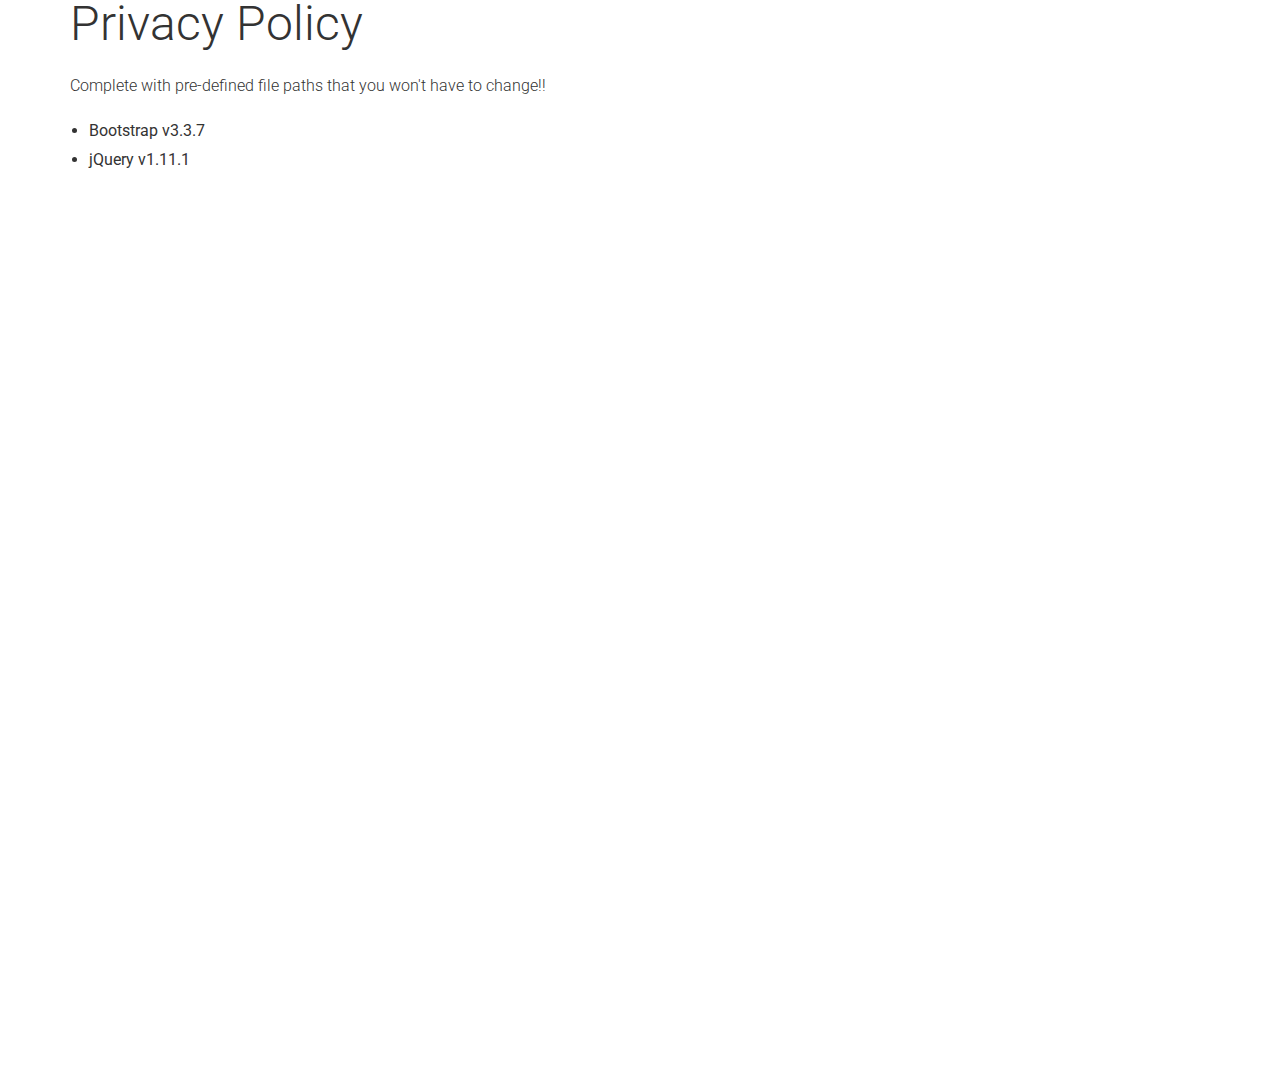
==== privacy.html @ e94e2781 "Few Style Edits" ====
<!DOCTYPE html>
<html lang="en">

<head>
	<!-- Page title -->
	<title>VSDocs - most advanced documentation template on ThemeForest</title>
	<!-- Page description -->
	<meta name="description" content="">
	<!-- Meta -->
	<meta charset="UTF-8">
	<meta http-equiv="X-UA-Compatible" content="IE=edge">
	<meta name="viewport" content="width=device-width, initial-scale=1">
	<!-- Favicon  -->
	<link rel="icon" type="image/png" href="img/favicons/favicon-16x16.png" sizes="16x16">
	<link rel="icon" type="image/png" href="img/favicons/favicon-32x32.png" sizes="32x32">
	<link rel="icon" type="image/png" href="img/favicons/favicon-96x96.png" sizes="96x96">
	<link rel="apple-touch-icon" sizes="57x57" href="img/favicons/apple-touch-icon-57x57.png">
	<link rel="apple-touch-icon" sizes="60x60" href="img/favicons/apple-touch-icon-60x60.png">
	<link rel="apple-touch-icon" sizes="72x72" href="img/favicons/apple-touch-icon-72x72.png">
	<link rel="apple-touch-icon" sizes="76x76" href="img/favicons/apple-touch-icon-76x76.png">
	<link rel="apple-touch-icon" sizes="114x114" href="img/favicons/apple-touch-icon-114x114.png">
	<link rel="apple-touch-icon" sizes="120x120" href="img/favicons/apple-touch-icon-120x120.png">
	<link rel="apple-touch-icon" sizes="144x144" href="img/favicons/apple-touch-icon-144x144.png">
	<link rel="apple-touch-icon" sizes="152x152" href="img/favicons/apple-touch-icon-152x152.png">
	<link rel="apple-touch-icon" sizes="180x180" href="img/favicons/apple-touch-icon-180x180.png">
	<!-- Include StyleSheets -->
	<link rel="stylesheet" href="css/style.css">
	<!-- <link rel="stylesheet" href="css/custom.css"> -->
	<script src="js/modernizr.js"></script>
</head>

<body class="">
	<!--[if lt IE 8]>
	    <p class="browserupgrade">You are using an <strong>outdated</strong> browser. Please <a href="http://browsehappy.com/">upgrade your browser</a> to improve your experience.</p>
	<![endif]-->
	<!-- Preloader: uncomment this if you want to show a smooth preloader while the page is loading. Don't forget to add the 'js-preload-me' class on the <body> tag. -->
	<!-- <div class="preloader js-preloader"><div class="preloader-animation"></div></div>
 -->
	<!-- End of Preloader -->
    <!-- Page Content -->
    <div class="container">

        <div class="row">
            <div class="col-lg-12 text-center">
                <h1>Privacy Policy</h1>
                <p class="lead">Complete with pre-defined file paths that you won't have to change!!</p>
                <ul class="list-unstyled">
                    <li>Bootstrap v3.3.7</li>
                    <li>jQuery v1.11.1</li>
                </ul>
            </div>
        </div>
        <!-- /.row -->

    </div>
    <!-- /.container -->
	<div class="page js-page "> </div>
	<!-- inject:js -->
	<script src="js/dev/libs/jquery.min.js"></script>
	<script src="js/dev/libs/plugins/bootstrap-rating.min.js"></script>
	<script src="js/dev/libs/plugins/clipboard.min.js"></script>
	<script src="js/dev/libs/plugins/jquery.animateNumbers.js"></script>
	<script src="js/dev/libs/plugins/jquery.bpopup.js"></script>
	<script src="js/dev/libs/plugins/jquery.equalHeight.js"></script>
	<script src="js/dev/libs/plugins/jquery.event.move.js"></script>
	<script src="js/dev/libs/plugins/jquery.fastLiveFilter.js"></script>
	<script src="js/dev/libs/plugins/jquery.fitvids.js"></script>
	<script src="js/dev/libs/plugins/jquery.form-validator.min.js"></script>
	<script src="js/dev/libs/plugins/jquery.gifplayer.js"></script>
	<script src="js/dev/libs/plugins/jquery.hoverIntent.js"></script>
	<script src="js/dev/libs/plugins/jquery.instafilta.min.js"></script>
	<script src="js/dev/libs/plugins/jquery.jscrollpane.min.js"></script>
	<script src="js/dev/libs/plugins/jquery.morphext.min.js"></script>
	<script src="js/dev/libs/plugins/jquery.mousewheel-3.0.6.min.js"></script>
	<script src="js/dev/libs/plugins/jquery.nav.js"></script>
	<script src="js/dev/libs/plugins/jquery.owl.carousel.min.js"></script>
	<script src="js/dev/libs/plugins/jquery.placeholder.js"></script>
	<script src="js/dev/libs/plugins/jquery.rating.min.js"></script>
	<script src="js/dev/libs/plugins/jquery.resmenu.js"></script>
	<script src="js/dev/libs/plugins/jquery.sidr.min.js"></script>
	<script src="js/dev/libs/plugins/jquery.slicknav.min.js"></script>
	<script src="js/dev/libs/plugins/jquery.steps.min.js"></script>
	<script src="js/dev/libs/plugins/jquery.superfish.min.js"></script>
	<script src="js/dev/libs/plugins/jquery.supersubs.js"></script>
	<script src="js/dev/libs/plugins/jquery.tendina.min.js"></script>
	<script src="js/dev/libs/plugins/jquery.treeView.js"></script>
	<script src="js/dev/libs/plugins/jquery.twentytwenty.js"></script>
	<script src="js/dev/libs/plugins/jquery.vide.min.js"></script>
	<script src="js/dev/libs/plugins/jquery.ytv.js"></script>
	<script src="js/dev/libs/plugins/prism.js"></script>
	<script src="js/dev/libs/plugins/social-likes.min.js"></script>
	<script src="js/dev/libs/plugins/video.js"></script>
	<script src="js/dev/libs/plugins/videojs-playlist.js"></script>
	<script src="js/dev/modules.js"></script>
	<script src="js/dev/custom.js"></script>
	<!-- endinject -->
	<!-- Google Analytics: change UA-XXXXX-X to be your site's ID. -->
	<!-- 
    <script>
        (function(b,o,i,l,e,r){b.GoogleAnalyticsObject=l;b[l]||(b[l]=
        function(){(b[l].q=b[l].q||[]).push(arguments)});b[l].l=+new Date;
        e=o.createElement(i);r=o.getElementsByTagName(i)[0];
        e.src='//www.google-analytics.com/analytics.js';
        r.parentNode.insertBefore(e,r)}(window,document,'script','ga'));
        ga('create','UA-XXXXX-X','auto');ga('send','pageview');
    </script>
     -->
</body>

</html>
---- css/style.css ----
@charset "UTF-8";
@import url(http://fonts.googleapis.com/css?family=Roboto:500,900,100,300,700,400&subset=latin,cyrillic-ext,cyrillic,latin-ext);
@import url(http://fonts.googleapis.com/css?family=Roboto+Slab:400,100,300,700&subset=latin,cyrillic-ext,cyrillic,latin-ext);
/**
 * Description: VSDocs - Documentation Framework
 * Version: 1.0.0
 * Author: VSArt - http://www.vsart.me
 *
 * Summary:
 *
 *	0. GLOBALS
 *		- 0.1. MIXINS
 *		- 0.2. CONFIG
 *		- 0.3. NORMALIZE
 *    - 0.4. GRID
 *		- 0.5. BACKGROUNDS
 *    - 0.6. GENERAL
 *		- 0.7. LAYOUT
 *		- 0.8. TRANSITIONS
 *    - 0.9. TEXT
 *		- 0.10. IMAGE
 *    - 0.11. LIST
 *    - 0.12. FONT-AWESOME
 *    - 0.13. PE-ICON-7-STROKE
 *		- 0.14. ANIMATE
 * 1. LIBS
 *		- 1.1. LOGO
 * 2. MODULES
 *    - 2.1. LOGO
 *    - 2.2. HEADER
 *    - 2.3. HEADER-BACK
 *    - 2.4. FOOTER
 *    - 2.5. BUTTON
 *    - 2.6. TABLE
 *    - 2.7. FORMS
 *    - 2.8. SEARCH
 *    - 2.9. TAGS
 *    - 2.10. MENU
 *    - 2.11. MENU-VERTICAL
 *    - 2.12. MENU-SIDE
 *    - 2.13. LANGUAGES
 *    - 2.14. PAGE-INFO
 *    - 2.15. ROTATOR
 *    - 2.16. PANELS
 *    - 2.17. CATEGORY-INFO
 *    - 2.18. PROMO-TITLE
 *    - 2.19. BOX
 *    - 2.20. NUMBER
 *    - 2.21. BROWSERS
 *    - 2.22. NOTE
 *    - 2.23. MODAL
 *    - 2.24. CODE-HIGHLIGHT
 *    - 2.25. FILE-TREE
 *    - 2.26. SKILL
 *    - 2.27. STEPS
 *    - 2.28. STEPS-INTERACTIVE
 *    - 2.29. STEPS-SLIDER
 *    - 2.30. COLUMN-FILL
 *    - 2.31. BEFORE-AND-AFTER
 *    - 2.32. FAQ
 *    - 2.33. INFO
 *    - 2.34. INFO-DELIMITER
 *    - 2.35. CATEGORY-LIST
 *    - 2.36. TABS
 *    - 2.37. NAVIGATION
 *    - 2.38. GIF-PLAYER
 *    - 2.39. VIDEO
 *    - 2.40. VIDEO-ADVANCED
 *    - 2.41. VIDEO-CUSTOM
 *    - 2.42. VIDEO-PLAYLIST-CUSTOM
 *    - 2.43. LIST-VIEW
 *    - 2.44. GRID-VIEW
 *    - 2.45. BOOK
 *    - 2.46. BOOK-GRID
 *    - 2.47. SOCIAL
 *    - 2.48. NOTIFICATION
 *    - 2.49. LOGIN
 *    - 2.50. CONTACTS
 *    - 2.51. CONTACTS-INFO
 *    - 2.52. CHANGELOG
 *    - 2.53. BLOG
 *    - 2.54. ARTICLE
 *    - 2.55. ARTICLE-COMMENT
 *    - 2.56. PRICE-LIST
 *    - 2.57. BRANDS
 *    - 2.58. CALL-TO-ACTION
 *    - 2.59. ONE-PAGE
 *		- 2.60. ONE-PAGE-NAV
 */
/* ==========================================================================
   0. ELEMENT
   ========================================================================== */
/* ==========================================================================
   Colors configuration
   ========================================================================== */
/* ==========================================================================
   Fonts configuration
   ========================================================================== */
/*! normalize.css v3.0.1 | MIT License | git.io/normalize */
html {
  font-family: sans-serif;
  -ms-text-size-adjust: 100%;
  -webkit-text-size-adjust: 100%;
}
body {
  margin: 0;
}
article,
aside,
details,
figcaption,
figure,
footer,
header,
hgroup,
main,
nav,
section,
summary {
  display: block;
}
audio,
canvas,
progress,
video {
  display: inline-block;
  vertical-align: baseline;
}
audio:not([controls]) {
  display: none;
  height: 0;
}
[hidden],
template {
  display: none;
}
a {
  background: transparent;
}
a:active,
a:hover {
  outline: 0;
}
abbr[title] {
  border-bottom: 1px dotted;
}
b,
strong {
  font-weight: bold;
}
dfn {
  font-style: italic;
}
h1 {
  font-size: 2em;
  margin: 0.67em 0;
}
mark {
  background: #ff0;
  color: #000;
}
small {
  font-size: 80%;
}
sub,
sup {
  font-size: 75%;
  line-height: 0;
  position: relative;
  vertical-align: baseline;
}
sup {
  top: -0.5em;
}
sub {
  bottom: -0.25em;
}
img {
  border: 0;
}
svg:not(:root) {
  overflow: hidden;
}
figure {
  margin: 1em 40px;
}
hr {
  -moz-box-sizing: content-box;
  box-sizing: content-box;
  height: 0;
}
pre {
  overflow: auto;
}
code,
kbd,
pre,
samp {
  font-family: monospace, monospace;
  font-size: 1em;
}
button,
input,
optgroup,
select,
textarea {
  color: inherit;
  font: inherit;
  margin: 0;
}
button {
  overflow: visible;
}
button,
select {
  text-transform: none;
}
button,
html input[type="button"] {
  -webkit-appearance: button;
  cursor: pointer;
}
button[disabled],
html input[disabled] {
  cursor: default;
}
button input::-moz-focus-inner {
  border: 0;
  padding: 0;
}
input {
  line-height: normal;
}
input[type="reset"],
input[type="submit"] {
  -webkit-appearance: button;
  cursor: pointer;
}
input[type="checkbox"],
input[type="radio"] {
  box-sizing: border-box;
  padding: 0;
}
input[type="number"]::-webkit-inner-spin-button,
input[type="number"]::-webkit-outer-spin-button {
  height: auto;
}
input[type="search"] {
  -webkit-appearance: textfield;
  -moz-box-sizing: content-box;
  -webkit-box-sizing: content-box;
  box-sizing: content-box;
}
input[type="search"]::-webkit-search-cancel-button,
input[type="search"]::-webkit-search-decoration {
  -webkit-appearance: none;
}
fieldset {
  border: 1px solid #c0c0c0;
  margin: 0 2px;
  padding: 0.35em 0.625em 0.75em;
}
legend {
  border: 0;
  padding: 0;
}
textarea {
  overflow: auto;
}
optgroup {
  font-weight: bold;
}
table {
  border-collapse: collapse;
  border-spacing: 0;
}
td,
th {
  padding: 0;
}
@-ms-viewport {
  width: device-width;
}
.visible-xs,
.visible-sm,
.visible-md,
.visible-lg {
  display: none !important;
}
.visible-xs-block,
.visible-xs-inline,
.visible-xs-inline-block,
.visible-sm-block,
.visible-sm-inline,
.visible-sm-inline-block,
.visible-md-block,
.visible-md-inline,
.visible-md-inline-block,
.visible-lg-block,
.visible-lg-inline,
.visible-lg-inline-block {
  display: none !important;
}
@media (max-width: 767px) {
  .visible-xs {
    display: block !important;
  }
  table.visible-xs {
    display: table;
  }
  tr.visible-xs {
    display: table-row !important;
  }
  th.visible-xs,
  td.visible-xs {
    display: table-cell !important;
  }
}
@media (max-width: 767px) {
  .visible-xs-block {
    display: block !important;
  }
}
@media (max-width: 767px) {
  .visible-xs-inline {
    display: inline !important;
  }
}
@media (max-width: 767px) {
  .visible-xs-inline-block {
    display: inline-block !important;
  }
}
@media (min-width: 768px) and (max-width: 991px) {
  .visible-sm {
    display: block !important;
  }
  table.visible-sm {
    display: table;
  }
  tr.visible-sm {
    display: table-row !important;
  }
  th.visible-sm,
  td.visible-sm {
    display: table-cell !important;
  }
}
@media (min-width: 768px) and (max-width: 991px) {
  .visible-sm-block {
    display: block !important;
  }
}
@media (min-width: 768px) and (max-width: 991px) {
  .visible-sm-inline {
    display: inline !important;
  }
}
@media (min-width: 768px) and (max-width: 991px) {
  .visible-sm-inline-block {
    display: inline-block !important;
  }
}
@media (min-width: 992px) and (max-width: 1199px) {
  .visible-md {
    display: block !important;
  }
  table.visible-md {
    display: table;
  }
  tr.visible-md {
    display: table-row !important;
  }
  th.visible-md,
  td.visible-md {
    display: table-cell !important;
  }
}
@media (min-width: 992px) and (max-width: 1199px) {
  .visible-md-block {
    display: block !important;
  }
}
@media (min-width: 992px) and (max-width: 1199px) {
  .visible-md-inline {
    display: inline !important;
  }
}
@media (min-width: 992px) and (max-width: 1199px) {
  .visible-md-inline-block {
    display: inline-block !important;
  }
}
@media (min-width: 1200px) {
  .visible-lg {
    display: block !important;
  }
  table.visible-lg {
    display: table;
  }
  tr.visible-lg {
    display: table-row !important;
  }
  th.visible-lg,
  td.visible-lg {
    display: table-cell !important;
  }
}
@media (min-width: 1200px) {
  .visible-lg-block {
    display: block !important;
  }
}
@media (min-width: 1200px) {
  .visible-lg-inline {
    display: inline !important;
  }
}
@media (min-width: 1200px) {
  .visible-lg-inline-block {
    display: inline-block !important;
  }
}
@media (max-width: 767px) {
  .hidden-xs {
    display: none !important;
  }
}
@media (min-width: 768px) and (max-width: 991px) {
  .hidden-sm {
    display: none !important;
  }
}
@media (min-width: 992px) and (max-width: 1199px) {
  .hidden-md {
    display: none !important;
  }
}
@media (min-width: 1200px) {
  .hidden-lg {
    display: none !important;
  }
}
.visible-print {
  display: none !important;
}
@media print {
  .visible-print {
    display: block !important;
  }
  table.visible-print {
    display: table;
  }
  tr.visible-print {
    display: table-row !important;
  }
  th.visible-print,
  td.visible-print {
    display: table-cell !important;
  }
}
.visible-print-block {
  display: none !important;
}
@media print {
  .visible-print-block {
    display: block !important;
  }
}
.visible-print-inline {
  display: none !important;
}
@media print {
  .visible-print-inline {
    display: inline !important;
  }
}
.visible-print-inline-block {
  display: none !important;
}
@media print {
  .visible-print-inline-block {
    display: inline-block !important;
  }
}
@media print {
  .hidden-print {
    display: none !important;
  }
}
.container {
  margin-right: auto;
  margin-left: auto;
  padding-left: 15px;
  padding-right: 15px;
}
@media (min-width: 768px) {
  .container {
    width: 750px;
  }
}
@media (min-width: 992px) {
  .container {
    width: 970px;
  }
}
@media (min-width: 1200px) {
  .container {
    width: 1170px;
  }
}
.container-fluid {
  margin-right: auto;
  margin-left: auto;
  padding-left: 15px;
  padding-right: 15px;
}
.row {
  margin-left: -15px;
  margin-right: -15px;
}
.col,
.col-xs-1,
.col-sm-1,
.col-md-1,
.col-lg-1,
.col-xs-2,
.col-sm-2,
.col-md-2,
.col-lg-2,
.col-xs-3,
.col-sm-3,
.col-md-3,
.col-lg-3,
.col-xs-4,
.col-sm-4,
.col-md-4,
.col-lg-4,
.col-xs-5,
.col-sm-5,
.col-md-5,
.col-lg-5,
.col-xs-6,
.col-sm-6,
.col-md-6,
.col-lg-6,
.col-xs-7,
.col-sm-7,
.col-md-7,
.col-lg-7,
.col-xs-8,
.col-sm-8,
.col-md-8,
.col-lg-8,
.col-xs-9,
.col-sm-9,
.col-md-9,
.col-lg-9,
.col-xs-10,
.col-sm-10,
.col-md-10,
.col-lg-10,
.col-xs-11,
.col-sm-11,
.col-md-11,
.col-lg-11,
.col-xs-12,
.col-sm-12,
.col-md-12,
.col-lg-12 {
  position: relative;
  min-height: 1px;
  padding-left: 15px;
  padding-right: 15px;
}
.col,
.col-xs-1,
.col-xs-2,
.col-xs-3,
.col-xs-4,
.col-xs-5,
.col-xs-6,
.col-xs-7,
.col-xs-8,
.col-xs-9,
.col-xs-10,
.col-xs-11,
.col-xs-12 {
  float: left;
}
.col-xs-12 {
  width: 100%;
}
.col-xs-11 {
  width: 91.66666667%;
}
.col-xs-10 {
  width: 83.33333333%;
}
.col-xs-9 {
  width: 75%;
}
.col-xs-8 {
  width: 66.66666667%;
}
.col-xs-7 {
  width: 58.33333333%;
}
.col-xs-6 {
  width: 50%;
}
.col-xs-5 {
  width: 41.66666667%;
}
.col-xs-4 {
  width: 33.33333333%;
}
.col-xs-3 {
  width: 25%;
}
.col-xs-2 {
  width: 16.66666667%;
}
.col-xs-1 {
  width: 8.33333333%;
}
.col-xs-pull-12 {
  right: 100%;
}
.col-xs-pull-11 {
  right: 91.66666667%;
}
.col-xs-pull-10 {
  right: 83.33333333%;
}
.col-xs-pull-9 {
  right: 75%;
}
.col-xs-pull-8 {
  right: 66.66666667%;
}
.col-xs-pull-7 {
  right: 58.33333333%;
}
.col-xs-pull-6 {
  right: 50%;
}
.col-xs-pull-5 {
  right: 41.66666667%;
}
.col-xs-pull-4 {
  right: 33.33333333%;
}
.col-xs-pull-3 {
  right: 25%;
}
.col-xs-pull-2 {
  right: 16.66666667%;
}
.col-xs-pull-1 {
  right: 8.33333333%;
}
.col-xs-pull-0 {
  right: auto;
}
.col-xs-push-12 {
  left: 100%;
}
.col-xs-push-11 {
  left: 91.66666667%;
}
.col-xs-push-10 {
  left: 83.33333333%;
}
.col-xs-push-9 {
  left: 75%;
}
.col-xs-push-8 {
  left: 66.66666667%;
}
.col-xs-push-7 {
  left: 58.33333333%;
}
.col-xs-push-6 {
  left: 50%;
}
.col-xs-push-5 {
  left: 41.66666667%;
}
.col-xs-push-4 {
  left: 33.33333333%;
}
.col-xs-push-3 {
  left: 25%;
}
.col-xs-push-2 {
  left: 16.66666667%;
}
.col-xs-push-1 {
  left: 8.33333333%;
}
.col-xs-push-0 {
  left: auto;
}
.col-xs-offset-12 {
  margin-left: 100%;
}
.col-xs-offset-11 {
  margin-left: 91.66666667%;
}
.col-xs-offset-10 {
  margin-left: 83.33333333%;
}
.col-xs-offset-9 {
  margin-left: 75%;
}
.col-xs-offset-8 {
  margin-left: 66.66666667%;
}
.col-xs-offset-7 {
  margin-left: 58.33333333%;
}
.col-xs-offset-6 {
  margin-left: 50%;
}
.col-xs-offset-5 {
  margin-left: 41.66666667%;
}
.col-xs-offset-4 {
  margin-left: 33.33333333%;
}
.col-xs-offset-3 {
  margin-left: 25%;
}
.col-xs-offset-2 {
  margin-left: 16.66666667%;
}
.col-xs-offset-1 {
  margin-left: 8.33333333%;
}
.col-xs-offset-0 {
  margin-left: 0%;
}
@media (min-width: 768px) {
  .col,
  .col-sm-1,
  .col-sm-2,
  .col-sm-3,
  .col-sm-4,
  .col-sm-5,
  .col-sm-6,
  .col-sm-7,
  .col-sm-8,
  .col-sm-9,
  .col-sm-10,
  .col-sm-11,
  .col-sm-12 {
    float: left;
  }
  .col-sm-12 {
    width: 100%;
  }
  .col-sm-11 {
    width: 91.66666667%;
  }
  .col-sm-10 {
    width: 83.33333333%;
  }
  .col-sm-9 {
    width: 75%;
  }
  .col-sm-8 {
    width: 66.66666667%;
  }
  .col-sm-7 {
    width: 58.33333333%;
  }
  .col-sm-6 {
    width: 50%;
  }
  .col-sm-5 {
    width: 41.66666667%;
  }
  .col-sm-4 {
    width: 33.33333333%;
  }
  .col-sm-3 {
    width: 25%;
  }
  .col-sm-2 {
    width: 16.66666667%;
  }
  .col-sm-1 {
    width: 8.33333333%;
  }
  .col-sm-pull-12 {
    right: 100%;
  }
  .col-sm-pull-11 {
    right: 91.66666667%;
  }
  .col-sm-pull-10 {
    right: 83.33333333%;
  }
  .col-sm-pull-9 {
    right: 75%;
  }
  .col-sm-pull-8 {
    right: 66.66666667%;
  }
  .col-sm-pull-7 {
    right: 58.33333333%;
  }
  .col-sm-pull-6 {
    right: 50%;
  }
  .col-sm-pull-5 {
    right: 41.66666667%;
  }
  .col-sm-pull-4 {
    right: 33.33333333%;
  }
  .col-sm-pull-3 {
    right: 25%;
  }
  .col-sm-pull-2 {
    right: 16.66666667%;
  }
  .col-sm-pull-1 {
    right: 8.33333333%;
  }
  .col-sm-pull-0 {
    right: auto;
  }
  .col-sm-push-12 {
    left: 100%;
  }
  .col-sm-push-11 {
    left: 91.66666667%;
  }
  .col-sm-push-10 {
    left: 83.33333333%;
  }
  .col-sm-push-9 {
    left: 75%;
  }
  .col-sm-push-8 {
    left: 66.66666667%;
  }
  .col-sm-push-7 {
    left: 58.33333333%;
  }
  .col-sm-push-6 {
    left: 50%;
  }
  .col-sm-push-5 {
    left: 41.66666667%;
  }
  .col-sm-push-4 {
    left: 33.33333333%;
  }
  .col-sm-push-3 {
    left: 25%;
  }
  .col-sm-push-2 {
    left: 16.66666667%;
  }
  .col-sm-push-1 {
    left: 8.33333333%;
  }
  .col-sm-push-0 {
    left: auto;
  }
  .col-sm-offset-12 {
    margin-left: 100%;
  }
  .col-sm-offset-11 {
    margin-left: 91.66666667%;
  }
  .col-sm-offset-10 {
    margin-left: 83.33333333%;
  }
  .col-sm-offset-9 {
    margin-left: 75%;
  }
  .col-sm-offset-8 {
    margin-left: 66.66666667%;
  }
  .col-sm-offset-7 {
    margin-left: 58.33333333%;
  }
  .col-sm-offset-6 {
    margin-left: 50%;
  }
  .col-sm-offset-5 {
    margin-left: 41.66666667%;
  }
  .col-sm-offset-4 {
    margin-left: 33.33333333%;
  }
  .col-sm-offset-3 {
    margin-left: 25%;
  }
  .col-sm-offset-2 {
    margin-left: 16.66666667%;
  }
  .col-sm-offset-1 {
    margin-left: 8.33333333%;
  }
  .col-sm-offset-0 {
    margin-left: 0%;
  }
}
@media (min-width: 992px) {
  .col,
  .col-md-1,
  .col-md-2,
  .col-md-3,
  .col-md-4,
  .col-md-5,
  .col-md-6,
  .col-md-7,
  .col-md-8,
  .col-md-9,
  .col-md-10,
  .col-md-11,
  .col-md-12 {
    float: left;
  }
  .col-md-12 {
    width: 100%;
  }
  .col-md-11 {
    width: 91.66666667%;
  }
  .col-md-10 {
    width: 83.33333333%;
  }
  .col-md-9 {
    width: 75%;
  }
  .col-md-8 {
    width: 66.66666667%;
  }
  .col-md-7 {
    width: 58.33333333%;
  }
  .col-md-6 {
    width: 50%;
  }
  .col-md-5 {
    width: 41.66666667%;
  }
  .col-md-4 {
    width: 33.33333333%;
  }
  .col-md-3 {
    width: 25%;
  }
  .col-md-2 {
    width: 16.66666667%;
  }
  .col-md-1 {
    width: 8.33333333%;
  }
  .col-md-pull-12 {
    right: 100%;
  }
  .col-md-pull-11 {
    right: 91.66666667%;
  }
  .col-md-pull-10 {
    right: 83.33333333%;
  }
  .col-md-pull-9 {
    right: 75%;
  }
  .col-md-pull-8 {
    right: 66.66666667%;
  }
  .col-md-pull-7 {
    right: 58.33333333%;
  }
  .col-md-pull-6 {
    right: 50%;
  }
  .col-md-pull-5 {
    right: 41.66666667%;
  }
  .col-md-pull-4 {
    right: 33.33333333%;
  }
  .col-md-pull-3 {
    right: 25%;
  }
  .col-md-pull-2 {
    right: 16.66666667%;
  }
  .col-md-pull-1 {
    right: 8.33333333%;
  }
  .col-md-pull-0 {
    right: auto;
  }
  .col-md-push-12 {
    left: 100%;
  }
  .col-md-push-11 {
    left: 91.66666667%;
  }
  .col-md-push-10 {
    left: 83.33333333%;
  }
  .col-md-push-9 {
    left: 75%;
  }
  .col-md-push-8 {
    left: 66.66666667%;
  }
  .col-md-push-7 {
    left: 58.33333333%;
  }
  .col-md-push-6 {
    left: 50%;
  }
  .col-md-push-5 {
    left: 41.66666667%;
  }
  .col-md-push-4 {
    left: 33.33333333%;
  }
  .col-md-push-3 {
    left: 25%;
  }
  .col-md-push-2 {
    left: 16.66666667%;
  }
  .col-md-push-1 {
    left: 8.33333333%;
  }
  .col-md-push-0 {
    left: auto;
  }
  .col-md-offset-12 {
    margin-left: 100%;
  }
  .col-md-offset-11 {
    margin-left: 91.66666667%;
  }
  .col-md-offset-10 {
    margin-left: 83.33333333%;
  }
  .col-md-offset-9 {
    margin-left: 75%;
  }
  .col-md-offset-8 {
    margin-left: 66.66666667%;
  }
  .col-md-offset-7 {
    margin-left: 58.33333333%;
  }
  .col-md-offset-6 {
    margin-left: 50%;
  }
  .col-md-offset-5 {
    margin-left: 41.66666667%;
  }
  .col-md-offset-4 {
    margin-left: 33.33333333%;
  }
  .col-md-offset-3 {
    margin-left: 25%;
  }
  .col-md-offset-2 {
    margin-left: 16.66666667%;
  }
  .col-md-offset-1 {
    margin-left: 8.33333333%;
  }
  .col-md-offset-0 {
    margin-left: 0%;
  }
}
@media (min-width: 1200px) {
  .col,
  .col-lg-1,
  .col-lg-2,
  .col-lg-3,
  .col-lg-4,
  .col-lg-5,
  .col-lg-6,
  .col-lg-7,
  .col-lg-8,
  .col-lg-9,
  .col-lg-10,
  .col-lg-11,
  .col-lg-12 {
    float: left;
  }
  .col-lg-12 {
    width: 100%;
  }
  .col-lg-11 {
    width: 91.66666667%;
  }
  .col-lg-10 {
    width: 83.33333333%;
  }
  .col-lg-9 {
    width: 75%;
  }
  .col-lg-8 {
    width: 66.66666667%;
  }
  .col-lg-7 {
    width: 58.33333333%;
  }
  .col-lg-6 {
    width: 50%;
  }
  .col-lg-5 {
    width: 41.66666667%;
  }
  .col-lg-4 {
    width: 33.33333333%;
  }
  .col-lg-3 {
    width: 25%;
  }
  .col-lg-2 {
    width: 16.66666667%;
  }
  .col-lg-1 {
    width: 8.33333333%;
  }
  .col-lg-pull-12 {
    right: 100%;
  }
  .col-lg-pull-11 {
    right: 91.66666667%;
  }
  .col-lg-pull-10 {
    right: 83.33333333%;
  }
  .col-lg-pull-9 {
    right: 75%;
  }
  .col-lg-pull-8 {
    right: 66.66666667%;
  }
  .col-lg-pull-7 {
    right: 58.33333333%;
  }
  .col-lg-pull-6 {
    right: 50%;
  }
  .col-lg-pull-5 {
    right: 41.66666667%;
  }
  .col-lg-pull-4 {
    right: 33.33333333%;
  }
  .col-lg-pull-3 {
    right: 25%;
  }
  .col-lg-pull-2 {
    right: 16.66666667%;
  }
  .col-lg-pull-1 {
    right: 8.33333333%;
  }
  .col-lg-pull-0 {
    right: auto;
  }
  .col-lg-push-12 {
    left: 100%;
  }
  .col-lg-push-11 {
    left: 91.66666667%;
  }
  .col-lg-push-10 {
    left: 83.33333333%;
  }
  .col-lg-push-9 {
    left: 75%;
  }
  .col-lg-push-8 {
    left: 66.66666667%;
  }
  .col-lg-push-7 {
    left: 58.33333333%;
  }
  .col-lg-push-6 {
    left: 50%;
  }
  .col-lg-push-5 {
    left: 41.66666667%;
  }
  .col-lg-push-4 {
    left: 33.33333333%;
  }
  .col-lg-push-3 {
    left: 25%;
  }
  .col-lg-push-2 {
    left: 16.66666667%;
  }
  .col-lg-push-1 {
    left: 8.33333333%;
  }
  .col-lg-push-0 {
    left: auto;
  }
  .col-lg-offset-12 {
    margin-left: 100%;
  }
  .col-lg-offset-11 {
    margin-left: 91.66666667%;
  }
  .col-lg-offset-10 {
    margin-left: 83.33333333%;
  }
  .col-lg-offset-9 {
    margin-left: 75%;
  }
  .col-lg-offset-8 {
    margin-left: 66.66666667%;
  }
  .col-lg-offset-7 {
    margin-left: 58.33333333%;
  }
  .col-lg-offset-6 {
    margin-left: 50%;
  }
  .col-lg-offset-5 {
    margin-left: 41.66666667%;
  }
  .col-lg-offset-4 {
    margin-left: 33.33333333%;
  }
  .col-lg-offset-3 {
    margin-left: 25%;
  }
  .col-lg-offset-2 {
    margin-left: 16.66666667%;
  }
  .col-lg-offset-1 {
    margin-left: 8.33333333%;
  }
  .col-lg-offset-0 {
    margin-left: 0%;
  }
}
.clearfix,
.clearfix:before,
.clearfix:after,
.container:before,
.container:after,
.container-fluid:before,
.container-fluid:after,
.row:before,
.row:after {
  content: " ";
  display: table;
}
.clearfix:after,
.container:after,
.container-fluid:after,
.row:after {
  clear: both;
}
.center-block {
  display: block;
  margin-left: auto;
  margin-right: auto;
}
.pull-right {
  float: right !important;
}
.pull-left {
  float: left !important;
}
*,
*:before,
*:after {
  -webkit-box-sizing: border-box;
  -moz-box-sizing: border-box;
  box-sizing: border-box;
}
.background-2 {
  background: url(../img/backgrounds/2.jpg);
}
.background-4 {
  background: url(../img/backgrounds/4.jpg);
}
.background-5 {
  background: url(../img/backgrounds/5.jpg);
}
.background-gradient-grey {
  /* Permalink - use to edit and share this gradient: http://colorzilla.com/gradient-editor/#ffffff+0,f2f2f2+95,f2f2f2+95,f2f2f2+100 */
  background: #ffffff;
  /* Old browsers */
  background: -moz-linear-gradient(top, #ffffff 0%, #f2f2f2 95%, #f2f2f2 95%, #f2f2f2 100%);
  /* FF3.6-15 */
  background: -webkit-linear-gradient(top, #ffffff 0%, #f2f2f2 95%, #f2f2f2 95%, #f2f2f2 100%);
  /* Chrome10-25,Safari5.1-6 */
  background: linear-gradient(to bottom, #ffffff 0%, #f2f2f2 95%, #f2f2f2 95%, #f2f2f2 100%);
  /* W3C, IE10+, FF16+, Chrome26+, Opera12+, Safari7+ */
  filter: progid:DXImageTransform.Microsoft.gradient(startColorstr='#ffffff', endColorstr='#f2f2f2', GradientType=0);
  /* IE6-9 */
}
.separator {
  height: 1px;
  width: 100%;
  background-color: #cbd3dd;
  margin: 30px 0;
}
.separator.without-border {
  border: none;
}
.placeholder-horizontal {
  width: 100%;
  height: auto;
}
.placeholder-vertical {
  height: 100%;
  width: auto;
}
.helper.center {
  text-align: center;
}
.helper.left {
  text-align: left;
}
.helper.right {
  text-align: right;
}
.helper.hide {
  display: none;
}
.helper.m0 {
  margin: 0;
}
.helper.p0 {
  padding: 0;
}
.helper.overflow-hidden-lg {
  overflow: hidden;
}
.helper.mb0 {
  margin-bottom: 0px;
}
.helper.mb10 {
  margin-bottom: 10px;
}
.helper.mb20 {
  margin-bottom: 20px;
}
.helper.mb30 {
  margin-bottom: 30px;
}
.helper.mb40 {
  margin-bottom: 40px;
}
.helper.mb60 {
  margin-bottom: 60px;
}
.helper.mb80 {
  margin-bottom: 80px;
}
.helper.mb100 {
  margin-bottom: 100px;
}
.helper.mr0 {
  margin-right: 0px;
}
.helper.mr10 {
  margin-right: 10px;
}
.helper.mr20 {
  margin-right: 20px;
}
.helper.mr30 {
  margin-right: 30px;
}
.helper.mr40 {
  margin-right: 40px;
}
.helper.mr60 {
  margin-right: 60px;
}
.helper.ml0 {
  margin-left: 0px;
}
.helper.ml10 {
  margin-left: 10px;
}
.helper.ml20 {
  margin-left: 20px;
}
.helper.ml30 {
  margin-left: 30px;
}
.helper.ml40 {
  margin-left: 40px;
}
.helper.ml60 {
  margin-left: 58px;
}
.helper.mt0 {
  margin-top: 0px;
}
.helper.mt10 {
  margin-top: 10px;
}
.helper.mt20 {
  margin-top: 20px;
}
.helper.mt30 {
  margin-top: 30px;
}
.helper.mt40 {
  margin-top: 40px;
}
.helper.mt60 {
  margin-top: 60px;
}
.helper.pt0 {
  padding-top: 0px;
}
.helper.pt10 {
  padding-top: 10px;
}
.helper.pt20 {
  padding-top: 20px;
}
.helper.pt30 {
  padding-top: 30px;
}
.helper.pt40 {
  padding-top: 40px;
}
.helper.pt60 {
  padding-top: 60px;
}
.helper.pt80 {
  padding-top: 80px;
}
.helper.pt90 {
  padding-top: 90px;
}
.helper.pt100 {
  padding-top: 100px;
}
.helper.pb0 {
  padding-bottom: 0px;
}
.helper.pb10 {
  padding-bottom: 10px;
}
.helper.pb20 {
  padding-bottom: 20px;
}
.helper.pb30 {
  padding-bottom: 30px;
}
.helper.pb40 {
  padding-bottom: 40px;
}
.helper.pb60 {
  padding-bottom: 60px;
}
.helper.pl0 {
  padding-left: 0px;
}
.helper.pl10 {
  padding-left: 10px;
}
.helper.pl20 {
  padding-left: 20px;
}
.helper.pl30 {
  padding-left: 30px;
}
.helper.pl40 {
  padding-left: 40px;
}
.helper.pl60 {
  padding-left: 60px;
}
.helper.pr0 {
  padding-right: 0px;
}
.helper.pr10 {
  padding-right: 10px;
}
.helper.pr20 {
  padding-right: 20px;
}
.helper.pr30 {
  padding-right: 30px;
}
.helper.pr40 {
  padding-right: 40px;
}
.helper.pr60 {
  padding-right: 60px;
}
html,
body {
  height: 100%;
  margin: 0 !important;
}
body {
  font-size: 1em;
  line-height: 100%;
  font-family: 'Roboto', sans-serif;
  color: #333333;
}
#content {
  padding: 60px 0;
}
#content.pt0 {
  padding-top: 0;
}
#content.pb0 {
  padding-bottom: 0;
}
.page {
  min-height: 100%;
  position: relative;
}
.layout {
  position: relative;
}
.layout .col-md-2,
.layout .col-md-3,
.layout .col-md-4 {
  position: static;
}
.layout.with-left-sidebar .sidebar {
  padding-right: 20px;
}
.layout.with-right-sidebar .sidebar {
  padding-left: 20px;
}
.sidebar {
  -webkit-backface-visibility: hidden;
  -webkit-transform: translateZ(0);
}
.sidebar.sidebar-is-fixed {
  position: fixed;
  top: 30px;
}
.sidebar.sidebar-is-bottom {
  position: absolute;
  bottom: 0;
}
@media (min-width: 1200px) {
  .container-spaced {
    padding: 0 50px;
  }
}
@media (min-width: 480px) {
  .one-page-content .container-spaced {
    padding: 0 50px;
  }
}
.transition {
  -webkit-transition: all 0.25s ease;
  -moz-transition: all 0.25s ease;
  -ms-transition: all 0.25s ease;
  -o-transition: all 0.25s ease;
  transition: all 0.25s ease;
}
.transition-opacity {
  -webkit-transition: opacity 0.25s ease;
  -moz-transition: opacity 0.25s ease;
  -ms-transition: opacity 0.25s ease;
  -o-transition: opacity 0.25s ease;
  transition: opacity 0.25s ease;
}
.transition-background {
  -webkit-transition: background-color 0.25s ease;
  -moz-transition: background-color 0.25s ease;
  -ms-transition: background-color 0.25s ease;
  -o-transition: background-color 0.25s ease;
  transition: background-color 0.25s ease;
}
.transition-color {
  -webkit-transition: color 0.25s ease;
  -moz-transition: color 0.25s ease;
  -ms-transition: color 0.25s ease;
  -o-transition: color 0.25s ease;
  transition: color 0.25s ease;
}
.transition-color-background {
  -webkit-transition: opacity 0.25s ease, background-color 0.25s ease;
  -moz-transition: opacity 0.25s ease, background-color 0.25s ease;
  -ms-transition: opacity 0.25s ease, background-color 0.25s ease;
  -o-transition: opacity 0.25s ease, background-color 0.25s ease;
  transition: opacity 0.25s ease, background-color 0.25s ease;
}
/* ==========================================================================
   Headings
   ========================================================================== */
h1,
h2,
h3,
h4,
h5,
h6 {
  font-family: 'Roboto', sans-serif;
  font-weight: 300;
  line-height: 100%;
}
h1 {
  font-size: 3em;
  margin: 0 0 .5em 0;
}
h2 {
  font-size: 2em;
  margin: 0 0 .5em 0;
}
h3 {
  font-size: 1.5em;
  margin: 0 0 .5em 0;
}
h4 {
  font-size: 1.17em;
  margin: 0 0 .5em 0;
}
h5 {
  font-size: 1.12em;
  margin: 0 0 .5em 0;
}
h6 {
  font-size: .83em;
  margin: 0 0 .5em 0;
}
/* ==========================================================================
   Paragraph
   ========================================================================== */
p {
  font-size: 1em;
  margin: 0 0 1em 0;
  font-weight: 300;
  line-height: 1.8;
}
/* ==========================================================================
   Block quote
   ========================================================================== */
blockquote {
  margin: 0 0 1em 0;
  padding: 0 0 0 30px;
  color: #808488;
  font-style: italic;
  border-left: 5px solid #cbd3dd;
}
/* ==========================================================================
   Link
   ========================================================================== */
a {
  color: #2288cc;
  text-decoration: none;
  font-size: inherit;
}
a:hover {
  text-decoration: underline;
}
/* ==========================================================================
   Mark inside text
   ========================================================================== */
.mark {
  font-size: inherit;
  color: inherit;
  line-height: inherit;
}
.mark.bold {
  font-weight: 400;
}
.mark.bolder {
  font-weight: 700;
}
.mark.italic {
  font-style: italic;
}
.mark.underline {
  text-decoration: underline;
}
.mark.line-through {
  text-decoration: line-through;
}
.mark.sup {
  vertical-align: super;
  font-size: 0.8em;
}
.mark.sub {
  vertical-align: sub;
  font-size: 0.8em;
}
.mark.small {
  font-size: 0.8em;
}
.mark.help {
  border-bottom: 1px dotted #808488;
  cursor: help;
}
.mark.code {
  font-family: monospace;
}
.mark.fill {
  padding: .3em .6em;
  border-radius: 4px;
  vertical-align: baseline;
  display: inline;
  font-size: 80%;
  line-height: 1;
  color: white;
  text-align: center;
  white-space: nowrap;
}
.mark.fill i {
  font-size: 70%;
  vertical-align: middle;
  padding: 0 4px;
}
.mark.fill.blue {
  background-color: #2288cc;
}
.mark.fill.blue-light {
  background-color: #48cacc;
}
.mark.fill.purple {
  background-color: #8d3deb;
}
.mark.fill.green {
  background-color: #44bb55;
}
.mark.fill.orange {
  background-color: #ff530d;
}
.mark.fill.red {
  background-color: #ff3625;
}
.mark.fill.grey {
  background-color: #dae0e7;
  color: #333333;
}
/* ==========================================================================
   Text colors
   ========================================================================== */
a.color.blue,
p.color.blue,
h1.color.blue,
h2.color.blue,
h3.color.blue,
h4.color.blue,
h5.color.blue,
h6.color.blue,
span.color.blue {
  color: #2288cc;
}
a.color.blue-light,
p.color.blue-light,
h1.color.blue-light,
h2.color.blue-light,
h3.color.blue-light,
h4.color.blue-light,
h5.color.blue-light,
h6.color.blue-light,
span.color.blue-light {
  color: #48cacc;
}
a.color.purple,
p.color.purple,
h1.color.purple,
h2.color.purple,
h3.color.purple,
h4.color.purple,
h5.color.purple,
h6.color.purple,
span.color.purple {
  color: #8d3deb;
}
a.color.green,
p.color.green,
h1.color.green,
h2.color.green,
h3.color.green,
h4.color.green,
h5.color.green,
h6.color.green,
span.color.green {
  color: #44bb55;
}
a.color.orange,
p.color.orange,
h1.color.orange,
h2.color.orange,
h3.color.orange,
h4.color.orange,
h5.color.orange,
h6.color.orange,
span.color.orange {
  color: #ff530d;
}
a.color.red,
p.color.red,
h1.color.red,
h2.color.red,
h3.color.red,
h4.color.red,
h5.color.red,
h6.color.red,
span.color.red {
  color: #ff3625;
}
a.color.grey,
p.color.grey,
h1.color.grey,
h2.color.grey,
h3.color.grey,
h4.color.grey,
h5.color.grey,
h6.color.grey,
span.color.grey {
  color: #99a3b1;
}
/*==============================
=            Labels            =
==============================*/
.image {
  padding: 4px;
  border: 1px solid #cbd3dd;
  border-radius: 3px;
  margin-bottom: 15px;
  max-width: 100%;
}
.image.remove-border {
  border: 0;
}
.image.isolated {
  margin: 30px 0;
}
/* ==========================================================================
   Unordered List
   ========================================================================== */
ul {
  margin: 0;
  padding: 0;
  list-style: disc;
  margin: 0 0 1em 1.2em;
  line-height: 1.8;
}
ul ul {
  margin-bottom: 0;
}
/* ==========================================================================
   Ordered List
   ========================================================================== */
ol {
  margin: 0;
  padding: 0;
  list-style: decimal;
  margin: 0 0 1em 1.5em;
  line-height: 1.8;
}
ol ol {
  margin-bottom: 0;
}
/* ==========================================================================
   Definition List
   ========================================================================== */
dl {
  overflow: hidden;
  margin: 0 0 1em;
  font-weight: 300;
  line-height: 1.8;
}
dd {
  margin-left: 0;
  line-height: 1.8;
}
dt {
  font-weight: 500;
  line-height: 1.8;
}
/*!
 *  Font Awesome 4.5.0 by @davegandy - http://fontawesome.io - @fontawesome
 *  License - http://fontawesome.io/license (Font: SIL OFL 1.1, CSS: MIT License)
 */
@font-face {
  font-family: 'FontAwesome';
  src: url('../fonts/fontawesome-webfont.eot?v=4.5.0');
  src: url('../fonts/fontawesome-webfont.eot?#iefix&v=4.5.0') format('embedded-opentype'), url('../fonts/fontawesome-webfont.woff2?v=4.5.0') format('woff2'), url('../fonts/fontawesome-webfont.woff?v=4.5.0') format('woff'), url('../fonts/fontawesome-webfont.ttf?v=4.5.0') format('truetype'), url('../fonts/fontawesome-webfont.svg?v=4.5.0#fontawesomeregular') format('svg');
  font-weight: normal;
  font-style: normal;
}
.fa {
  display: inline-block;
  font: normal normal normal 14px/1 FontAwesome;
  font-size: inherit;
  text-rendering: auto;
  -webkit-font-smoothing: antialiased;
  -moz-osx-font-smoothing: grayscale;
}
.fa-lg {
  font-size: 1.33333333em;
  line-height: .75em;
  vertical-align: -15%;
}
.fa-2x {
  font-size: 2em;
}
.fa-3x {
  font-size: 3em;
}
.fa-4x {
  font-size: 4em;
}
.fa-5x {
  font-size: 5em;
}
.fa-fw {
  width: 1.28571429em;
  text-align: center;
}
.fa-ul {
  padding-left: 0;
  margin-left: 2.14285714em;
  list-style-type: none;
}
.fa-ul > li {
  position: relative;
}
.fa-li {
  position: absolute;
  left: -2.14285714em;
  width: 2.14285714em;
  top: .14285714em;
  text-align: center;
}
.fa-li.fa-lg {
  left: -1.85714286em;
}
.fa-border {
  padding: .2em .25em .15em;
  border: solid .08em #eee;
  border-radius: 0.1em;
}
.fa-pull-left {
  float: left;
}
.fa-pull-right {
  float: right;
}
.fa.fa-pull-left {
  margin-right: 0.3em;
}
.fa.fa-pull-right {
  margin-left: 0.3em;
}
.pull-right {
  float: right;
}
.pull-left {
  float: left;
}
.fa.pull-left {
  margin-right: 0.3em;
}
.fa.pull-right {
  margin-left: 0.3em;
}
.fa-spin {
  -webkit-animation: fa-spin 2s infinite linear;
  animation: fa-spin 2s infinite linear;
}
.fa-pulse {
  -webkit-animation: fa-spin 1s infinite steps(8);
  animation: fa-spin 1s infinite steps(8);
}
@-webkit-keyframes fa-spin {
  0% {
    -webkit-transform: rotate(0deg);
    transform: rotate(0deg);
  }
  100% {
    -webkit-transform: rotate(359deg);
    transform: rotate(359deg);
  }
}
@keyframes fa-spin {
  0% {
    -webkit-transform: rotate(0deg);
    transform: rotate(0deg);
  }
  100% {
    -webkit-transform: rotate(359deg);
    transform: rotate(359deg);
  }
}
.fa-rotate-90 {
  filter: progid:DXImageTransform.Microsoft.BasicImage(rotation=1);
  -webkit-transform: rotate(90deg);
  -ms-transform: rotate(90deg);
  transform: rotate(90deg);
}
.fa-rotate-180 {
  filter: progid:DXImageTransform.Microsoft.BasicImage(rotation=2);
  -webkit-transform: rotate(180deg);
  -ms-transform: rotate(180deg);
  transform: rotate(180deg);
}
.fa-rotate-270 {
  filter: progid:DXImageTransform.Microsoft.BasicImage(rotation=3);
  -webkit-transform: rotate(270deg);
  -ms-transform: rotate(270deg);
  transform: rotate(270deg);
}
.fa-flip-horizontal {
  filter: progid:DXImageTransform.Microsoft.BasicImage(rotation=0, mirror=1);
  -webkit-transform: scale(-1, 1);
  -ms-transform: scale(-1, 1);
  transform: scale(-1, 1);
}
.fa-flip-vertical {
  filter: progid:DXImageTransform.Microsoft.BasicImage(rotation=2, mirror=1);
  -webkit-transform: scale(1, -1);
  -ms-transform: scale(1, -1);
  transform: scale(1, -1);
}
:root .fa-rotate-90,
:root .fa-rotate-180,
:root .fa-rotate-270,
:root .fa-flip-horizontal,
:root .fa-flip-vertical {
  filter: none;
}
.fa-stack {
  position: relative;
  display: inline-block;
  width: 2em;
  height: 2em;
  line-height: 2em;
  vertical-align: middle;
}
.fa-stack-1x,
.fa-stack-2x {
  position: absolute;
  left: 0;
  width: 100%;
  text-align: center;
}
.fa-stack-1x {
  line-height: inherit;
}
.fa-stack-2x {
  font-size: 2em;
}
.fa-inverse {
  color: #ffffff;
}
.fa-glass:before {
  content: "\f000";
}
.fa-music:before {
  content: "\f001";
}
.fa-search:before {
  content: "\f002";
}
.fa-envelope-o:before {
  content: "\f003";
}
.fa-heart:before {
  content: "\f004";
}
.fa-star:before {
  content: "\f005";
}
.fa-star-o:before {
  content: "\f006";
}
.fa-user:before {
  content: "\f007";
}
.fa-film:before {
  content: "\f008";
}
.fa-th-large:before {
  content: "\f009";
}
.fa-th:before {
  content: "\f00a";
}
.fa-th-list:before {
  content: "\f00b";
}
.fa-check:before {
  content: "\f00c";
}
.fa-remove:before,
.fa-close:before,
.fa-times:before {
  content: "\f00d";
}
.fa-search-plus:before {
  content: "\f00e";
}
.fa-search-minus:before {
  content: "\f010";
}
.fa-power-off:before {
  content: "\f011";
}
.fa-signal:before {
  content: "\f012";
}
.fa-gear:before,
.fa-cog:before {
  content: "\f013";
}
.fa-trash-o:before {
  content: "\f014";
}
.fa-home:before {
  content: "\f015";
}
.fa-file-o:before {
  content: "\f016";
}
.fa-clock-o:before {
  content: "\f017";
}
.fa-road:before {
  content: "\f018";
}
.fa-download:before {
  content: "\f019";
}
.fa-arrow-circle-o-down:before {
  content: "\f01a";
}
.fa-arrow-circle-o-up:before {
  content: "\f01b";
}
.fa-inbox:before {
  content: "\f01c";
}
.fa-play-circle-o:before {
  content: "\f01d";
}
.fa-rotate-right:before,
.fa-repeat:before {
  content: "\f01e";
}
.fa-refresh:before {
  content: "\f021";
}
.fa-list-alt:before {
  content: "\f022";
}
.fa-lock:before {
  content: "\f023";
}
.fa-flag:before {
  content: "\f024";
}
.fa-headphones:before {
  content: "\f025";
}
.fa-volume-off:before {
  content: "\f026";
}
.fa-volume-down:before {
  content: "\f027";
}
.fa-volume-up:before {
  content: "\f028";
}
.fa-qrcode:before {
  content: "\f029";
}
.fa-barcode:before {
  content: "\f02a";
}
.fa-tag:before {
  content: "\f02b";
}
.fa-tags:before {
  content: "\f02c";
}
.fa-book:before {
  content: "\f02d";
}
.fa-bookmark:before {
  content: "\f02e";
}
.fa-print:before {
  content: "\f02f";
}
.fa-camera:before {
  content: "\f030";
}
.fa-font:before {
  content: "\f031";
}
.fa-bold:before {
  content: "\f032";
}
.fa-italic:before {
  content: "\f033";
}
.fa-text-height:before {
  content: "\f034";
}
.fa-text-width:before {
  content: "\f035";
}
.fa-align-left:before {
  content: "\f036";
}
.fa-align-center:before {
  content: "\f037";
}
.fa-align-right:before {
  content: "\f038";
}
.fa-align-justify:before {
  content: "\f039";
}
.fa-list:before {
  content: "\f03a";
}
.fa-dedent:before,
.fa-outdent:before {
  content: "\f03b";
}
.fa-indent:before {
  content: "\f03c";
}
.fa-video-camera:before {
  content: "\f03d";
}
.fa-photo:before,
.fa-image:before,
.fa-picture-o:before {
  content: "\f03e";
}
.fa-pencil:before {
  content: "\f040";
}
.fa-map-marker:before {
  content: "\f041";
}
.fa-adjust:before {
  content: "\f042";
}
.fa-tint:before {
  content: "\f043";
}
.fa-edit:before,
.fa-pencil-square-o:before {
  content: "\f044";
}
.fa-share-square-o:before {
  content: "\f045";
}
.fa-check-square-o:before {
  content: "\f046";
}
.fa-arrows:before {
  content: "\f047";
}
.fa-step-backward:before {
  content: "\f048";
}
.fa-fast-backward:before {
  content: "\f049";
}
.fa-backward:before {
  content: "\f04a";
}
.fa-play:before {
  content: "\f04b";
}
.fa-pause:before {
  content: "\f04c";
}
.fa-stop:before {
  content: "\f04d";
}
.fa-forward:before {
  content: "\f04e";
}
.fa-fast-forward:before {
  content: "\f050";
}
.fa-step-forward:before {
  content: "\f051";
}
.fa-eject:before {
  content: "\f052";
}
.fa-chevron-left:before {
  content: "\f053";
}
.fa-chevron-right:before {
  content: "\f054";
}
.fa-plus-circle:before {
  content: "\f055";
}
.fa-minus-circle:before {
  content: "\f056";
}
.fa-times-circle:before {
  content: "\f057";
}
.fa-check-circle:before {
  content: "\f058";
}
.fa-question-circle:before {
  content: "\f059";
}
.fa-info-circle:before {
  content: "\f05a";
}
.fa-crosshairs:before {
  content: "\f05b";
}
.fa-times-circle-o:before {
  content: "\f05c";
}
.fa-check-circle-o:before {
  content: "\f05d";
}
.fa-ban:before {
  content: "\f05e";
}
.fa-arrow-left:before {
  content: "\f060";
}
.fa-arrow-right:before {
  content: "\f061";
}
.fa-arrow-up:before {
  content: "\f062";
}
.fa-arrow-down:before {
  content: "\f063";
}
.fa-mail-forward:before,
.fa-share:before {
  content: "\f064";
}
.fa-expand:before {
  content: "\f065";
}
.fa-compress:before {
  content: "\f066";
}
.fa-plus:before {
  content: "\f067";
}
.fa-minus:before {
  content: "\f068";
}
.fa-asterisk:before {
  content: "\f069";
}
.fa-exclamation-circle:before {
  content: "\f06a";
}
.fa-gift:before {
  content: "\f06b";
}
.fa-leaf:before {
  content: "\f06c";
}
.fa-fire:before {
  content: "\f06d";
}
.fa-eye:before {
  content: "\f06e";
}
.fa-eye-slash:before {
  content: "\f070";
}
.fa-warning:before,
.fa-exclamation-triangle:before {
  content: "\f071";
}
.fa-plane:before {
  content: "\f072";
}
.fa-calendar:before {
  content: "\f073";
}
.fa-random:before {
  content: "\f074";
}
.fa-comment:before {
  content: "\f075";
}
.fa-magnet:before {
  content: "\f076";
}
.fa-chevron-up:before {
  content: "\f077";
}
.fa-chevron-down:before {
  content: "\f078";
}
.fa-retweet:before {
  content: "\f079";
}
.fa-shopping-cart:before {
  content: "\f07a";
}
.fa-folder:before {
  content: "\f07b";
}
.fa-folder-open:before {
  content: "\f07c";
}
.fa-arrows-v:before {
  content: "\f07d";
}
.fa-arrows-h:before {
  content: "\f07e";
}
.fa-bar-chart-o:before,
.fa-bar-chart:before {
  content: "\f080";
}
.fa-twitter-square:before {
  content: "\f081";
}
.fa-facebook-square:before {
  content: "\f082";
}
.fa-camera-retro:before {
  content: "\f083";
}
.fa-key:before {
  content: "\f084";
}
.fa-gears:before,
.fa-cogs:before {
  content: "\f085";
}
.fa-comments:before {
  content: "\f086";
}
.fa-thumbs-o-up:before {
  content: "\f087";
}
.fa-thumbs-o-down:before {
  content: "\f088";
}
.fa-star-half:before {
  content: "\f089";
}
.fa-heart-o:before {
  content: "\f08a";
}
.fa-sign-out:before {
  content: "\f08b";
}
.fa-linkedin-square:before {
  content: "\f08c";
}
.fa-thumb-tack:before {
  content: "\f08d";
}
.fa-external-link:before {
  content: "\f08e";
}
.fa-sign-in:before {
  content: "\f090";
}
.fa-trophy:before {
  content: "\f091";
}
.fa-github-square:before {
  content: "\f092";
}
.fa-upload:before {
  content: "\f093";
}
.fa-lemon-o:before {
  content: "\f094";
}
.fa-phone:before {
  content: "\f095";
}
.fa-square-o:before {
  content: "\f096";
}
.fa-bookmark-o:before {
  content: "\f097";
}
.fa-phone-square:before {
  content: "\f098";
}
.fa-twitter:before {
  content: "\f099";
}
.fa-facebook-f:before,
.fa-facebook:before {
  content: "\f09a";
}
.fa-github:before {
  content: "\f09b";
}
.fa-unlock:before {
  content: "\f09c";
}
.fa-credit-card:before {
  content: "\f09d";
}
.fa-feed:before,
.fa-rss:before {
  content: "\f09e";
}
.fa-hdd-o:before {
  content: "\f0a0";
}
.fa-bullhorn:before {
  content: "\f0a1";
}
.fa-bell:before {
  content: "\f0f3";
}
.fa-certificate:before {
  content: "\f0a3";
}
.fa-hand-o-right:before {
  content: "\f0a4";
}
.fa-hand-o-left:before {
  content: "\f0a5";
}
.fa-hand-o-up:before {
  content: "\f0a6";
}
.fa-hand-o-down:before {
  content: "\f0a7";
}
.fa-arrow-circle-left:before {
  content: "\f0a8";
}
.fa-arrow-circle-right:before {
  content: "\f0a9";
}
.fa-arrow-circle-up:before {
  content: "\f0aa";
}
.fa-arrow-circle-down:before {
  content: "\f0ab";
}
.fa-globe:before {
  content: "\f0ac";
}
.fa-wrench:before {
  content: "\f0ad";
}
.fa-tasks:before {
  content: "\f0ae";
}
.fa-filter:before {
  content: "\f0b0";
}
.fa-briefcase:before {
  content: "\f0b1";
}
.fa-arrows-alt:before {
  content: "\f0b2";
}
.fa-group:before,
.fa-users:before {
  content: "\f0c0";
}
.fa-chain:before,
.fa-link:before {
  content: "\f0c1";
}
.fa-cloud:before {
  content: "\f0c2";
}
.fa-flask:before {
  content: "\f0c3";
}
.fa-cut:before,
.fa-scissors:before {
  content: "\f0c4";
}
.fa-copy:before,
.fa-files-o:before {
  content: "\f0c5";
}
.fa-paperclip:before {
  content: "\f0c6";
}
.fa-save:before,
.fa-floppy-o:before {
  content: "\f0c7";
}
.fa-square:before {
  content: "\f0c8";
}
.fa-navicon:before,
.fa-reorder:before,
.fa-bars:before {
  content: "\f0c9";
}
.fa-list-ul:before {
  content: "\f0ca";
}
.fa-list-ol:before {
  content: "\f0cb";
}
.fa-strikethrough:before {
  content: "\f0cc";
}
.fa-underline:before {
  content: "\f0cd";
}
.fa-table:before {
  content: "\f0ce";
}
.fa-magic:before {
  content: "\f0d0";
}
.fa-truck:before {
  content: "\f0d1";
}
.fa-pinterest:before {
  content: "\f0d2";
}
.fa-pinterest-square:before {
  content: "\f0d3";
}
.fa-google-plus-square:before {
  content: "\f0d4";
}
.fa-google-plus:before {
  content: "\f0d5";
}
.fa-money:before {
  content: "\f0d6";
}
.fa-caret-down:before {
  content: "\f0d7";
}
.fa-caret-up:before {
  content: "\f0d8";
}
.fa-caret-left:before {
  content: "\f0d9";
}
.fa-caret-right:before {
  content: "\f0da";
}
.fa-columns:before {
  content: "\f0db";
}
.fa-unsorted:before,
.fa-sort:before {
  content: "\f0dc";
}
.fa-sort-down:before,
.fa-sort-desc:before {
  content: "\f0dd";
}
.fa-sort-up:before,
.fa-sort-asc:before {
  content: "\f0de";
}
.fa-envelope:before {
  content: "\f0e0";
}
.fa-linkedin:before {
  content: "\f0e1";
}
.fa-rotate-left:before,
.fa-undo:before {
  content: "\f0e2";
}
.fa-legal:before,
.fa-gavel:before {
  content: "\f0e3";
}
.fa-dashboard:before,
.fa-tachometer:before {
  content: "\f0e4";
}
.fa-comment-o:before {
  content: "\f0e5";
}
.fa-comments-o:before {
  content: "\f0e6";
}
.fa-flash:before,
.fa-bolt:before {
  content: "\f0e7";
}
.fa-sitemap:before {
  content: "\f0e8";
}
.fa-umbrella:before {
  content: "\f0e9";
}
.fa-paste:before,
.fa-clipboard:before {
  content: "\f0ea";
}
.fa-lightbulb-o:before {
  content: "\f0eb";
}
.fa-exchange:before {
  content: "\f0ec";
}
.fa-cloud-download:before {
  content: "\f0ed";
}
.fa-cloud-upload:before {
  content: "\f0ee";
}
.fa-user-md:before {
  content: "\f0f0";
}
.fa-stethoscope:before {
  content: "\f0f1";
}
.fa-suitcase:before {
  content: "\f0f2";
}
.fa-bell-o:before {
  content: "\f0a2";
}
.fa-coffee:before {
  content: "\f0f4";
}
.fa-cutlery:before {
  content: "\f0f5";
}
.fa-file-text-o:before {
  content: "\f0f6";
}
.fa-building-o:before {
  content: "\f0f7";
}
.fa-hospital-o:before {
  content: "\f0f8";
}
.fa-ambulance:before {
  content: "\f0f9";
}
.fa-medkit:before {
  content: "\f0fa";
}
.fa-fighter-jet:before {
  content: "\f0fb";
}
.fa-beer:before {
  content: "\f0fc";
}
.fa-h-square:before {
  content: "\f0fd";
}
.fa-plus-square:before {
  content: "\f0fe";
}
.fa-angle-double-left:before {
  content: "\f100";
}
.fa-angle-double-right:before {
  content: "\f101";
}
.fa-angle-double-up:before {
  content: "\f102";
}
.fa-angle-double-down:before {
  content: "\f103";
}
.fa-angle-left:before {
  content: "\f104";
}
.fa-angle-right:before {
  content: "\f105";
}
.fa-angle-up:before {
  content: "\f106";
}
.fa-angle-down:before {
  content: "\f107";
}
.fa-desktop:before {
  content: "\f108";
}
.fa-laptop:before {
  content: "\f109";
}
.fa-tablet:before {
  content: "\f10a";
}
.fa-mobile-phone:before,
.fa-mobile:before {
  content: "\f10b";
}
.fa-circle-o:before {
  content: "\f10c";
}
.fa-quote-left:before {
  content: "\f10d";
}
.fa-quote-right:before {
  content: "\f10e";
}
.fa-spinner:before {
  content: "\f110";
}
.fa-circle:before {
  content: "\f111";
}
.fa-mail-reply:before,
.fa-reply:before {
  content: "\f112";
}
.fa-github-alt:before {
  content: "\f113";
}
.fa-folder-o:before {
  content: "\f114";
}
.fa-folder-open-o:before {
  content: "\f115";
}
.fa-smile-o:before {
  content: "\f118";
}
.fa-frown-o:before {
  content: "\f119";
}
.fa-meh-o:before {
  content: "\f11a";
}
.fa-gamepad:before {
  content: "\f11b";
}
.fa-keyboard-o:before {
  content: "\f11c";
}
.fa-flag-o:before {
  content: "\f11d";
}
.fa-flag-checkered:before {
  content: "\f11e";
}
.fa-terminal:before {
  content: "\f120";
}
.fa-code:before {
  content: "\f121";
}
.fa-mail-reply-all:before,
.fa-reply-all:before {
  content: "\f122";
}
.fa-star-half-empty:before,
.fa-star-half-full:before,
.fa-star-half-o:before {
  content: "\f123";
}
.fa-location-arrow:before {
  content: "\f124";
}
.fa-crop:before {
  content: "\f125";
}
.fa-code-fork:before {
  content: "\f126";
}
.fa-unlink:before,
.fa-chain-broken:before {
  content: "\f127";
}
.fa-question:before {
  content: "\f128";
}
.fa-info:before {
  content: "\f129";
}
.fa-exclamation:before {
  content: "\f12a";
}
.fa-superscript:before {
  content: "\f12b";
}
.fa-subscript:before {
  content: "\f12c";
}
.fa-eraser:before {
  content: "\f12d";
}
.fa-puzzle-piece:before {
  content: "\f12e";
}
.fa-microphone:before {
  content: "\f130";
}
.fa-microphone-slash:before {
  content: "\f131";
}
.fa-shield:before {
  content: "\f132";
}
.fa-calendar-o:before {
  content: "\f133";
}
.fa-fire-extinguisher:before {
  content: "\f134";
}
.fa-rocket:before {
  content: "\f135";
}
.fa-maxcdn:before {
  content: "\f136";
}
.fa-chevron-circle-left:before {
  content: "\f137";
}
.fa-chevron-circle-right:before {
  content: "\f138";
}
.fa-chevron-circle-up:before {
  content: "\f139";
}
.fa-chevron-circle-down:before {
  content: "\f13a";
}
.fa-html5:before {
  content: "\f13b";
}
.fa-css3:before {
  content: "\f13c";
}
.fa-anchor:before {
  content: "\f13d";
}
.fa-unlock-alt:before {
  content: "\f13e";
}
.fa-bullseye:before {
  content: "\f140";
}
.fa-ellipsis-h:before {
  content: "\f141";
}
.fa-ellipsis-v:before {
  content: "\f142";
}
.fa-rss-square:before {
  content: "\f143";
}
.fa-play-circle:before {
  content: "\f144";
}
.fa-ticket:before {
  content: "\f145";
}
.fa-minus-square:before {
  content: "\f146";
}
.fa-minus-square-o:before {
  content: "\f147";
}
.fa-level-up:before {
  content: "\f148";
}
.fa-level-down:before {
  content: "\f149";
}
.fa-check-square:before {
  content: "\f14a";
}
.fa-pencil-square:before {
  content: "\f14b";
}
.fa-external-link-square:before {
  content: "\f14c";
}
.fa-share-square:before {
  content: "\f14d";
}
.fa-compass:before {
  content: "\f14e";
}
.fa-toggle-down:before,
.fa-caret-square-o-down:before {
  content: "\f150";
}
.fa-toggle-up:before,
.fa-caret-square-o-up:before {
  content: "\f151";
}
.fa-toggle-right:before,
.fa-caret-square-o-right:before {
  content: "\f152";
}
.fa-euro:before,
.fa-eur:before {
  content: "\f153";
}
.fa-gbp:before {
  content: "\f154";
}
.fa-dollar:before,
.fa-usd:before {
  content: "\f155";
}
.fa-rupee:before,
.fa-inr:before {
  content: "\f156";
}
.fa-cny:before,
.fa-rmb:before,
.fa-yen:before,
.fa-jpy:before {
  content: "\f157";
}
.fa-ruble:before,
.fa-rouble:before,
.fa-rub:before {
  content: "\f158";
}
.fa-won:before,
.fa-krw:before {
  content: "\f159";
}
.fa-bitcoin:before,
.fa-btc:before {
  content: "\f15a";
}
.fa-file:before {
  content: "\f15b";
}
.fa-file-text:before {
  content: "\f15c";
}
.fa-sort-alpha-asc:before {
  content: "\f15d";
}
.fa-sort-alpha-desc:before {
  content: "\f15e";
}
.fa-sort-amount-asc:before {
  content: "\f160";
}
.fa-sort-amount-desc:before {
  content: "\f161";
}
.fa-sort-numeric-asc:before {
  content: "\f162";
}
.fa-sort-numeric-desc:before {
  content: "\f163";
}
.fa-thumbs-up:before {
  content: "\f164";
}
.fa-thumbs-down:before {
  content: "\f165";
}
.fa-youtube-square:before {
  content: "\f166";
}
.fa-youtube:before {
  content: "\f167";
}
.fa-xing:before {
  content: "\f168";
}
.fa-xing-square:before {
  content: "\f169";
}
.fa-youtube-play:before {
  content: "\f16a";
}
.fa-dropbox:before {
  content: "\f16b";
}
.fa-stack-overflow:before {
  content: "\f16c";
}
.fa-instagram:before {
  content: "\f16d";
}
.fa-flickr:before {
  content: "\f16e";
}
.fa-adn:before {
  content: "\f170";
}
.fa-bitbucket:before {
  content: "\f171";
}
.fa-bitbucket-square:before {
  content: "\f172";
}
.fa-tumblr:before {
  content: "\f173";
}
.fa-tumblr-square:before {
  content: "\f174";
}
.fa-long-arrow-down:before {
  content: "\f175";
}
.fa-long-arrow-up:before {
  content: "\f176";
}
.fa-long-arrow-left:before {
  content: "\f177";
}
.fa-long-arrow-right:before {
  content: "\f178";
}
.fa-apple:before {
  content: "\f179";
}
.fa-windows:before {
  content: "\f17a";
}
.fa-android:before {
  content: "\f17b";
}
.fa-linux:before {
  content: "\f17c";
}
.fa-dribbble:before {
  content: "\f17d";
}
.fa-skype:before {
  content: "\f17e";
}
.fa-foursquare:before {
  content: "\f180";
}
.fa-trello:before {
  content: "\f181";
}
.fa-female:before {
  content: "\f182";
}
.fa-male:before {
  content: "\f183";
}
.fa-gittip:before,
.fa-gratipay:before {
  content: "\f184";
}
.fa-sun-o:before {
  content: "\f185";
}
.fa-moon-o:before {
  content: "\f186";
}
.fa-archive:before {
  content: "\f187";
}
.fa-bug:before {
  content: "\f188";
}
.fa-vk:before {
  content: "\f189";
}
.fa-weibo:before {
  content: "\f18a";
}
.fa-renren:before {
  content: "\f18b";
}
.fa-pagelines:before {
  content: "\f18c";
}
.fa-stack-exchange:before {
  content: "\f18d";
}
.fa-arrow-circle-o-right:before {
  content: "\f18e";
}
.fa-arrow-circle-o-left:before {
  content: "\f190";
}
.fa-toggle-left:before,
.fa-caret-square-o-left:before {
  content: "\f191";
}
.fa-dot-circle-o:before {
  content: "\f192";
}
.fa-wheelchair:before {
  content: "\f193";
}
.fa-vimeo-square:before {
  content: "\f194";
}
.fa-turkish-lira:before,
.fa-try:before {
  content: "\f195";
}
.fa-plus-square-o:before {
  content: "\f196";
}
.fa-space-shuttle:before {
  content: "\f197";
}
.fa-slack:before {
  content: "\f198";
}
.fa-envelope-square:before {
  content: "\f199";
}
.fa-wordpress:before {
  content: "\f19a";
}
.fa-openid:before {
  content: "\f19b";
}
.fa-institution:before,
.fa-bank:before,
.fa-university:before {
  content: "\f19c";
}
.fa-mortar-board:before,
.fa-graduation-cap:before {
  content: "\f19d";
}
.fa-yahoo:before {
  content: "\f19e";
}
.fa-google:before {
  content: "\f1a0";
}
.fa-reddit:before {
  content: "\f1a1";
}
.fa-reddit-square:before {
  content: "\f1a2";
}
.fa-stumbleupon-circle:before {
  content: "\f1a3";
}
.fa-stumbleupon:before {
  content: "\f1a4";
}
.fa-delicious:before {
  content: "\f1a5";
}
.fa-digg:before {
  content: "\f1a6";
}
.fa-pied-piper:before {
  content: "\f1a7";
}
.fa-pied-piper-alt:before {
  content: "\f1a8";
}
.fa-drupal:before {
  content: "\f1a9";
}
.fa-joomla:before {
  content: "\f1aa";
}
.fa-language:before {
  content: "\f1ab";
}
.fa-fax:before {
  content: "\f1ac";
}
.fa-building:before {
  content: "\f1ad";
}
.fa-child:before {
  content: "\f1ae";
}
.fa-paw:before {
  content: "\f1b0";
}
.fa-spoon:before {
  content: "\f1b1";
}
.fa-cube:before {
  content: "\f1b2";
}
.fa-cubes:before {
  content: "\f1b3";
}
.fa-behance:before {
  content: "\f1b4";
}
.fa-behance-square:before {
  content: "\f1b5";
}
.fa-steam:before {
  content: "\f1b6";
}
.fa-steam-square:before {
  content: "\f1b7";
}
.fa-recycle:before {
  content: "\f1b8";
}
.fa-automobile:before,
.fa-car:before {
  content: "\f1b9";
}
.fa-cab:before,
.fa-taxi:before {
  content: "\f1ba";
}
.fa-tree:before {
  content: "\f1bb";
}
.fa-spotify:before {
  content: "\f1bc";
}
.fa-deviantart:before {
  content: "\f1bd";
}
.fa-soundcloud:before {
  content: "\f1be";
}
.fa-database:before {
  content: "\f1c0";
}
.fa-file-pdf-o:before {
  content: "\f1c1";
}
.fa-file-word-o:before {
  content: "\f1c2";
}
.fa-file-excel-o:before {
  content: "\f1c3";
}
.fa-file-powerpoint-o:before {
  content: "\f1c4";
}
.fa-file-photo-o:before,
.fa-file-picture-o:before,
.fa-file-image-o:before {
  content: "\f1c5";
}
.fa-file-zip-o:before,
.fa-file-archive-o:before {
  content: "\f1c6";
}
.fa-file-sound-o:before,
.fa-file-audio-o:before {
  content: "\f1c7";
}
.fa-file-movie-o:before,
.fa-file-video-o:before {
  content: "\f1c8";
}
.fa-file-code-o:before {
  content: "\f1c9";
}
.fa-vine:before {
  content: "\f1ca";
}
.fa-codepen:before {
  content: "\f1cb";
}
.fa-jsfiddle:before {
  content: "\f1cc";
}
.fa-life-bouy:before,
.fa-life-buoy:before,
.fa-life-saver:before,
.fa-support:before,
.fa-life-ring:before {
  content: "\f1cd";
}
.fa-circle-o-notch:before {
  content: "\f1ce";
}
.fa-ra:before,
.fa-rebel:before {
  content: "\f1d0";
}
.fa-ge:before,
.fa-empire:before {
  content: "\f1d1";
}
.fa-git-square:before {
  content: "\f1d2";
}
.fa-git:before {
  content: "\f1d3";
}
.fa-y-combinator-square:before,
.fa-yc-square:before,
.fa-hacker-news:before {
  content: "\f1d4";
}
.fa-tencent-weibo:before {
  content: "\f1d5";
}
.fa-qq:before {
  content: "\f1d6";
}
.fa-wechat:before,
.fa-weixin:before {
  content: "\f1d7";
}
.fa-send:before,
.fa-paper-plane:before {
  content: "\f1d8";
}
.fa-send-o:before,
.fa-paper-plane-o:before {
  content: "\f1d9";
}
.fa-history:before {
  content: "\f1da";
}
.fa-circle-thin:before {
  content: "\f1db";
}
.fa-header:before {
  content: "\f1dc";
}
.fa-paragraph:before {
  content: "\f1dd";
}
.fa-sliders:before {
  content: "\f1de";
}
.fa-share-alt:before {
  content: "\f1e0";
}
.fa-share-alt-square:before {
  content: "\f1e1";
}
.fa-bomb:before {
  content: "\f1e2";
}
.fa-soccer-ball-o:before,
.fa-futbol-o:before {
  content: "\f1e3";
}
.fa-tty:before {
  content: "\f1e4";
}
.fa-binoculars:before {
  content: "\f1e5";
}
.fa-plug:before {
  content: "\f1e6";
}
.fa-slideshare:before {
  content: "\f1e7";
}
.fa-twitch:before {
  content: "\f1e8";
}
.fa-yelp:before {
  content: "\f1e9";
}
.fa-newspaper-o:before {
  content: "\f1ea";
}
.fa-wifi:before {
  content: "\f1eb";
}
.fa-calculator:before {
  content: "\f1ec";
}
.fa-paypal:before {
  content: "\f1ed";
}
.fa-google-wallet:before {
  content: "\f1ee";
}
.fa-cc-visa:before {
  content: "\f1f0";
}
.fa-cc-mastercard:before {
  content: "\f1f1";
}
.fa-cc-discover:before {
  content: "\f1f2";
}
.fa-cc-amex:before {
  content: "\f1f3";
}
.fa-cc-paypal:before {
  content: "\f1f4";
}
.fa-cc-stripe:before {
  content: "\f1f5";
}
.fa-bell-slash:before {
  content: "\f1f6";
}
.fa-bell-slash-o:before {
  content: "\f1f7";
}
.fa-trash:before {
  content: "\f1f8";
}
.fa-copyright:before {
  content: "\f1f9";
}
.fa-at:before {
  content: "\f1fa";
}
.fa-eyedropper:before {
  content: "\f1fb";
}
.fa-paint-brush:before {
  content: "\f1fc";
}
.fa-birthday-cake:before {
  content: "\f1fd";
}
.fa-area-chart:before {
  content: "\f1fe";
}
.fa-pie-chart:before {
  content: "\f200";
}
.fa-line-chart:before {
  content: "\f201";
}
.fa-lastfm:before {
  content: "\f202";
}
.fa-lastfm-square:before {
  content: "\f203";
}
.fa-toggle-off:before {
  content: "\f204";
}
.fa-toggle-on:before {
  content: "\f205";
}
.fa-bicycle:before {
  content: "\f206";
}
.fa-bus:before {
  content: "\f207";
}
.fa-ioxhost:before {
  content: "\f208";
}
.fa-angellist:before {
  content: "\f209";
}
.fa-cc:before {
  content: "\f20a";
}
.fa-shekel:before,
.fa-sheqel:before,
.fa-ils:before {
  content: "\f20b";
}
.fa-meanpath:before {
  content: "\f20c";
}
.fa-buysellads:before {
  content: "\f20d";
}
.fa-connectdevelop:before {
  content: "\f20e";
}
.fa-dashcube:before {
  content: "\f210";
}
.fa-forumbee:before {
  content: "\f211";
}
.fa-leanpub:before {
  content: "\f212";
}
.fa-sellsy:before {
  content: "\f213";
}
.fa-shirtsinbulk:before {
  content: "\f214";
}
.fa-simplybuilt:before {
  content: "\f215";
}
.fa-skyatlas:before {
  content: "\f216";
}
.fa-cart-plus:before {
  content: "\f217";
}
.fa-cart-arrow-down:before {
  content: "\f218";
}
.fa-diamond:before {
  content: "\f219";
}
.fa-ship:before {
  content: "\f21a";
}
.fa-user-secret:before {
  content: "\f21b";
}
.fa-motorcycle:before {
  content: "\f21c";
}
.fa-street-view:before {
  content: "\f21d";
}
.fa-heartbeat:before {
  content: "\f21e";
}
.fa-venus:before {
  content: "\f221";
}
.fa-mars:before {
  content: "\f222";
}
.fa-mercury:before {
  content: "\f223";
}
.fa-intersex:before,
.fa-transgender:before {
  content: "\f224";
}
.fa-transgender-alt:before {
  content: "\f225";
}
.fa-venus-double:before {
  content: "\f226";
}
.fa-mars-double:before {
  content: "\f227";
}
.fa-venus-mars:before {
  content: "\f228";
}
.fa-mars-stroke:before {
  content: "\f229";
}
.fa-mars-stroke-v:before {
  content: "\f22a";
}
.fa-mars-stroke-h:before {
  content: "\f22b";
}
.fa-neuter:before {
  content: "\f22c";
}
.fa-genderless:before {
  content: "\f22d";
}
.fa-facebook-official:before {
  content: "\f230";
}
.fa-pinterest-p:before {
  content: "\f231";
}
.fa-whatsapp:before {
  content: "\f232";
}
.fa-server:before {
  content: "\f233";
}
.fa-user-plus:before {
  content: "\f234";
}
.fa-user-times:before {
  content: "\f235";
}
.fa-hotel:before,
.fa-bed:before {
  content: "\f236";
}
.fa-viacoin:before {
  content: "\f237";
}
.fa-train:before {
  content: "\f238";
}
.fa-subway:before {
  content: "\f239";
}
.fa-medium:before {
  content: "\f23a";
}
.fa-yc:before,
.fa-y-combinator:before {
  content: "\f23b";
}
.fa-optin-monster:before {
  content: "\f23c";
}
.fa-opencart:before {
  content: "\f23d";
}
.fa-expeditedssl:before {
  content: "\f23e";
}
.fa-battery-4:before,
.fa-battery-full:before {
  content: "\f240";
}
.fa-battery-3:before,
.fa-battery-three-quarters:before {
  content: "\f241";
}
.fa-battery-2:before,
.fa-battery-half:before {
  content: "\f242";
}
.fa-battery-1:before,
.fa-battery-quarter:before {
  content: "\f243";
}
.fa-battery-0:before,
.fa-battery-empty:before {
  content: "\f244";
}
.fa-mouse-pointer:before {
  content: "\f245";
}
.fa-i-cursor:before {
  content: "\f246";
}
.fa-object-group:before {
  content: "\f247";
}
.fa-object-ungroup:before {
  content: "\f248";
}
.fa-sticky-note:before {
  content: "\f249";
}
.fa-sticky-note-o:before {
  content: "\f24a";
}
.fa-cc-jcb:before {
  content: "\f24b";
}
.fa-cc-diners-club:before {
  content: "\f24c";
}
.fa-clone:before {
  content: "\f24d";
}
.fa-balance-scale:before {
  content: "\f24e";
}
.fa-hourglass-o:before {
  content: "\f250";
}
.fa-hourglass-1:before,
.fa-hourglass-start:before {
  content: "\f251";
}
.fa-hourglass-2:before,
.fa-hourglass-half:before {
  content: "\f252";
}
.fa-hourglass-3:before,
.fa-hourglass-end:before {
  content: "\f253";
}
.fa-hourglass:before {
  content: "\f254";
}
.fa-hand-grab-o:before,
.fa-hand-rock-o:before {
  content: "\f255";
}
.fa-hand-stop-o:before,
.fa-hand-paper-o:before {
  content: "\f256";
}
.fa-hand-scissors-o:before {
  content: "\f257";
}
.fa-hand-lizard-o:before {
  content: "\f258";
}
.fa-hand-spock-o:before {
  content: "\f259";
}
.fa-hand-pointer-o:before {
  content: "\f25a";
}
.fa-hand-peace-o:before {
  content: "\f25b";
}
.fa-trademark:before {
  content: "\f25c";
}
.fa-registered:before {
  content: "\f25d";
}
.fa-creative-commons:before {
  content: "\f25e";
}
.fa-gg:before {
  content: "\f260";
}
.fa-gg-circle:before {
  content: "\f261";
}
.fa-tripadvisor:before {
  content: "\f262";
}
.fa-odnoklassniki:before {
  content: "\f263";
}
.fa-odnoklassniki-square:before {
  content: "\f264";
}
.fa-get-pocket:before {
  content: "\f265";
}
.fa-wikipedia-w:before {
  content: "\f266";
}
.fa-safari:before {
  content: "\f267";
}
.fa-chrome:before {
  content: "\f268";
}
.fa-firefox:before {
  content: "\f269";
}
.fa-opera:before {
  content: "\f26a";
}
.fa-internet-explorer:before {
  content: "\f26b";
}
.fa-tv:before,
.fa-television:before {
  content: "\f26c";
}
.fa-contao:before {
  content: "\f26d";
}
.fa-500px:before {
  content: "\f26e";
}
.fa-amazon:before {
  content: "\f270";
}
.fa-calendar-plus-o:before {
  content: "\f271";
}
.fa-calendar-minus-o:before {
  content: "\f272";
}
.fa-calendar-times-o:before {
  content: "\f273";
}
.fa-calendar-check-o:before {
  content: "\f274";
}
.fa-industry:before {
  content: "\f275";
}
.fa-map-pin:before {
  content: "\f276";
}
.fa-map-signs:before {
  content: "\f277";
}
.fa-map-o:before {
  content: "\f278";
}
.fa-map:before {
  content: "\f279";
}
.fa-commenting:before {
  content: "\f27a";
}
.fa-commenting-o:before {
  content: "\f27b";
}
.fa-houzz:before {
  content: "\f27c";
}
.fa-vimeo:before {
  content: "\f27d";
}
.fa-black-tie:before {
  content: "\f27e";
}
.fa-fonticons:before {
  content: "\f280";
}
.fa-reddit-alien:before {
  content: "\f281";
}
.fa-edge:before {
  content: "\f282";
}
.fa-credit-card-alt:before {
  content: "\f283";
}
.fa-codiepie:before {
  content: "\f284";
}
.fa-modx:before {
  content: "\f285";
}
.fa-fort-awesome:before {
  content: "\f286";
}
.fa-usb:before {
  content: "\f287";
}
.fa-product-hunt:before {
  content: "\f288";
}
.fa-mixcloud:before {
  content: "\f289";
}
.fa-scribd:before {
  content: "\f28a";
}
.fa-pause-circle:before {
  content: "\f28b";
}
.fa-pause-circle-o:before {
  content: "\f28c";
}
.fa-stop-circle:before {
  content: "\f28d";
}
.fa-stop-circle-o:before {
  content: "\f28e";
}
.fa-shopping-bag:before {
  content: "\f290";
}
.fa-shopping-basket:before {
  content: "\f291";
}
.fa-hashtag:before {
  content: "\f292";
}
.fa-bluetooth:before {
  content: "\f293";
}
.fa-bluetooth-b:before {
  content: "\f294";
}
.fa-percent:before {
  content: "\f295";
}
@font-face {
  font-family: 'Pe-icon-7-stroke';
  src: url('../fonts/Pe-icon-7-stroke.eot?d7yf1v');
  src: url('../fonts/Pe-icon-7-stroke.eot?#iefixd7yf1v') format('embedded-opentype'), url('../fonts/Pe-icon-7-stroke.woff?d7yf1v') format('woff'), url('../fonts/Pe-icon-7-stroke.ttf?d7yf1v') format('truetype'), url('../fonts/Pe-icon-7-stroke.svg?d7yf1v#Pe-icon-7-stroke') format('svg');
  font-weight: normal;
  font-style: normal;
}
[class^="pe-7s-"],
[class*=" pe-7s-"] {
  display: inline-block;
  font-family: 'Pe-icon-7-stroke';
  speak: none;
  font-style: normal;
  font-weight: normal;
  font-variant: normal;
  text-transform: none;
  line-height: 1;
  /* Better Font Rendering =========== */
  -webkit-font-smoothing: antialiased;
  -moz-osx-font-smoothing: grayscale;
}
.pe-7s-album:before {
  content: "\e6aa";
}
.pe-7s-arc:before {
  content: "\e6ab";
}
.pe-7s-back-2:before {
  content: "\e6ac";
}
.pe-7s-bandaid:before {
  content: "\e6ad";
}
.pe-7s-car:before {
  content: "\e6ae";
}
.pe-7s-diamond:before {
  content: "\e6af";
}
.pe-7s-door-lock:before {
  content: "\e6b0";
}
.pe-7s-eyedropper:before {
  content: "\e6b1";
}
.pe-7s-female:before {
  content: "\e6b2";
}
.pe-7s-gym:before {
  content: "\e6b3";
}
.pe-7s-hammer:before {
  content: "\e6b4";
}
.pe-7s-headphones:before {
  content: "\e6b5";
}
.pe-7s-helm:before {
  content: "\e6b6";
}
.pe-7s-hourglass:before {
  content: "\e6b7";
}
.pe-7s-leaf:before {
  content: "\e6b8";
}
.pe-7s-magic-wand:before {
  content: "\e6b9";
}
.pe-7s-male:before {
  content: "\e6ba";
}
.pe-7s-map-2:before {
  content: "\e6bb";
}
.pe-7s-next-2:before {
  content: "\e6bc";
}
.pe-7s-paint-bucket:before {
  content: "\e6bd";
}
.pe-7s-pendrive:before {
  content: "\e6be";
}
.pe-7s-photo:before {
  content: "\e6bf";
}
.pe-7s-piggy:before {
  content: "\e6c0";
}
.pe-7s-plugin:before {
  content: "\e6c1";
}
.pe-7s-refresh-2:before {
  content: "\e6c2";
}
.pe-7s-rocket:before {
  content: "\e6c3";
}
.pe-7s-settings:before {
  content: "\e6c4";
}
.pe-7s-shield:before {
  content: "\e6c5";
}
.pe-7s-smile:before {
  content: "\e6c6";
}
.pe-7s-usb:before {
  content: "\e6c7";
}
.pe-7s-vector:before {
  content: "\e6c8";
}
.pe-7s-wine:before {
  content: "\e6c9";
}
.pe-7s-cloud-upload:before {
  content: "\e68a";
}
.pe-7s-cash:before {
  content: "\e68c";
}
.pe-7s-close:before {
  content: "\e680";
}
.pe-7s-bluetooth:before {
  content: "\e68d";
}
.pe-7s-cloud-download:before {
  content: "\e68b";
}
.pe-7s-way:before {
  content: "\e68e";
}
.pe-7s-close-circle:before {
  content: "\e681";
}
.pe-7s-id:before {
  content: "\e68f";
}
.pe-7s-angle-up:before {
  content: "\e682";
}
.pe-7s-wristwatch:before {
  content: "\e690";
}
.pe-7s-angle-up-circle:before {
  content: "\e683";
}
.pe-7s-world:before {
  content: "\e691";
}
.pe-7s-angle-right:before {
  content: "\e684";
}
.pe-7s-volume:before {
  content: "\e692";
}
.pe-7s-angle-right-circle:before {
  content: "\e685";
}
.pe-7s-users:before {
  content: "\e693";
}
.pe-7s-angle-left:before {
  content: "\e686";
}
.pe-7s-user-female:before {
  content: "\e694";
}
.pe-7s-angle-left-circle:before {
  content: "\e687";
}
.pe-7s-up-arrow:before {
  content: "\e695";
}
.pe-7s-angle-down:before {
  content: "\e688";
}
.pe-7s-switch:before {
  content: "\e696";
}
.pe-7s-angle-down-circle:before {
  content: "\e689";
}
.pe-7s-scissors:before {
  content: "\e697";
}
.pe-7s-wallet:before {
  content: "\e600";
}
.pe-7s-safe:before {
  content: "\e698";
}
.pe-7s-volume2:before {
  content: "\e601";
}
.pe-7s-volume1:before {
  content: "\e602";
}
.pe-7s-voicemail:before {
  content: "\e603";
}
.pe-7s-video:before {
  content: "\e604";
}
.pe-7s-user:before {
  content: "\e605";
}
.pe-7s-upload:before {
  content: "\e606";
}
.pe-7s-unlock:before {
  content: "\e607";
}
.pe-7s-umbrella:before {
  content: "\e608";
}
.pe-7s-trash:before {
  content: "\e609";
}
.pe-7s-tools:before {
  content: "\e60a";
}
.pe-7s-timer:before {
  content: "\e60b";
}
.pe-7s-ticket:before {
  content: "\e60c";
}
.pe-7s-target:before {
  content: "\e60d";
}
.pe-7s-sun:before {
  content: "\e60e";
}
.pe-7s-study:before {
  content: "\e60f";
}
.pe-7s-stopwatch:before {
  content: "\e610";
}
.pe-7s-star:before {
  content: "\e611";
}
.pe-7s-speaker:before {
  content: "\e612";
}
.pe-7s-signal:before {
  content: "\e613";
}
.pe-7s-shuffle:before {
  content: "\e614";
}
.pe-7s-shopbag:before {
  content: "\e615";
}
.pe-7s-share:before {
  content: "\e616";
}
.pe-7s-server:before {
  content: "\e617";
}
.pe-7s-search:before {
  content: "\e618";
}
.pe-7s-film:before {
  content: "\e6a5";
}
.pe-7s-science:before {
  content: "\e619";
}
.pe-7s-disk:before {
  content: "\e6a6";
}
.pe-7s-ribbon:before {
  content: "\e61a";
}
.pe-7s-repeat:before {
  content: "\e61b";
}
.pe-7s-refresh:before {
  content: "\e61c";
}
.pe-7s-add-user:before {
  content: "\e6a9";
}
.pe-7s-refresh-cloud:before {
  content: "\e61d";
}
.pe-7s-paperclip:before {
  content: "\e69c";
}
.pe-7s-radio:before {
  content: "\e61e";
}
.pe-7s-note2:before {
  content: "\e69d";
}
.pe-7s-print:before {
  content: "\e61f";
}
.pe-7s-network:before {
  content: "\e69e";
}
.pe-7s-prev:before {
  content: "\e620";
}
.pe-7s-mute:before {
  content: "\e69f";
}
.pe-7s-power:before {
  content: "\e621";
}
.pe-7s-medal:before {
  content: "\e6a0";
}
.pe-7s-portfolio:before {
  content: "\e622";
}
.pe-7s-like2:before {
  content: "\e6a1";
}
.pe-7s-plus:before {
  content: "\e623";
}
.pe-7s-left-arrow:before {
  content: "\e6a2";
}
.pe-7s-play:before {
  content: "\e624";
}
.pe-7s-key:before {
  content: "\e6a3";
}
.pe-7s-plane:before {
  content: "\e625";
}
.pe-7s-joy:before {
  content: "\e6a4";
}
.pe-7s-photo-gallery:before {
  content: "\e626";
}
.pe-7s-pin:before {
  content: "\e69b";
}
.pe-7s-phone:before {
  content: "\e627";
}
.pe-7s-plug:before {
  content: "\e69a";
}
.pe-7s-pen:before {
  content: "\e628";
}
.pe-7s-right-arrow:before {
  content: "\e699";
}
.pe-7s-paper-plane:before {
  content: "\e629";
}
.pe-7s-delete-user:before {
  content: "\e6a7";
}
.pe-7s-paint:before {
  content: "\e62a";
}
.pe-7s-bottom-arrow:before {
  content: "\e6a8";
}
.pe-7s-notebook:before {
  content: "\e62b";
}
.pe-7s-note:before {
  content: "\e62c";
}
.pe-7s-next:before {
  content: "\e62d";
}
.pe-7s-news-paper:before {
  content: "\e62e";
}
.pe-7s-musiclist:before {
  content: "\e62f";
}
.pe-7s-music:before {
  content: "\e630";
}
.pe-7s-mouse:before {
  content: "\e631";
}
.pe-7s-more:before {
  content: "\e632";
}
.pe-7s-moon:before {
  content: "\e633";
}
.pe-7s-monitor:before {
  content: "\e634";
}
.pe-7s-micro:before {
  content: "\e635";
}
.pe-7s-menu:before {
  content: "\e636";
}
.pe-7s-map:before {
  content: "\e637";
}
.pe-7s-map-marker:before {
  content: "\e638";
}
.pe-7s-mail:before {
  content: "\e639";
}
.pe-7s-mail-open:before {
  content: "\e63a";
}
.pe-7s-mail-open-file:before {
  content: "\e63b";
}
.pe-7s-magnet:before {
  content: "\e63c";
}
.pe-7s-loop:before {
  content: "\e63d";
}
.pe-7s-look:before {
  content: "\e63e";
}
.pe-7s-lock:before {
  content: "\e63f";
}
.pe-7s-lintern:before {
  content: "\e640";
}
.pe-7s-link:before {
  content: "\e641";
}
.pe-7s-like:before {
  content: "\e642";
}
.pe-7s-light:before {
  content: "\e643";
}
.pe-7s-less:before {
  content: "\e644";
}
.pe-7s-keypad:before {
  content: "\e645";
}
.pe-7s-junk:before {
  content: "\e646";
}
.pe-7s-info:before {
  content: "\e647";
}
.pe-7s-home:before {
  content: "\e648";
}
.pe-7s-help2:before {
  content: "\e649";
}
.pe-7s-help1:before {
  content: "\e64a";
}
.pe-7s-graph3:before {
  content: "\e64b";
}
.pe-7s-graph2:before {
  content: "\e64c";
}
.pe-7s-graph1:before {
  content: "\e64d";
}
.pe-7s-graph:before {
  content: "\e64e";
}
.pe-7s-global:before {
  content: "\e64f";
}
.pe-7s-gleam:before {
  content: "\e650";
}
.pe-7s-glasses:before {
  content: "\e651";
}
.pe-7s-gift:before {
  content: "\e652";
}
.pe-7s-folder:before {
  content: "\e653";
}
.pe-7s-flag:before {
  content: "\e654";
}
.pe-7s-filter:before {
  content: "\e655";
}
.pe-7s-file:before {
  content: "\e656";
}
.pe-7s-expand1:before {
  content: "\e657";
}
.pe-7s-exapnd2:before {
  content: "\e658";
}
.pe-7s-edit:before {
  content: "\e659";
}
.pe-7s-drop:before {
  content: "\e65a";
}
.pe-7s-drawer:before {
  content: "\e65b";
}
.pe-7s-download:before {
  content: "\e65c";
}
.pe-7s-display2:before {
  content: "\e65d";
}
.pe-7s-display1:before {
  content: "\e65e";
}
.pe-7s-diskette:before {
  content: "\e65f";
}
.pe-7s-date:before {
  content: "\e660";
}
.pe-7s-cup:before {
  content: "\e661";
}
.pe-7s-culture:before {
  content: "\e662";
}
.pe-7s-crop:before {
  content: "\e663";
}
.pe-7s-credit:before {
  content: "\e664";
}
.pe-7s-copy-file:before {
  content: "\e665";
}
.pe-7s-config:before {
  content: "\e666";
}
.pe-7s-compass:before {
  content: "\e667";
}
.pe-7s-comment:before {
  content: "\e668";
}
.pe-7s-coffee:before {
  content: "\e669";
}
.pe-7s-cloud:before {
  content: "\e66a";
}
.pe-7s-clock:before {
  content: "\e66b";
}
.pe-7s-check:before {
  content: "\e66c";
}
.pe-7s-chat:before {
  content: "\e66d";
}
.pe-7s-cart:before {
  content: "\e66e";
}
.pe-7s-camera:before {
  content: "\e66f";
}
.pe-7s-call:before {
  content: "\e670";
}
.pe-7s-calculator:before {
  content: "\e671";
}
.pe-7s-browser:before {
  content: "\e672";
}
.pe-7s-box2:before {
  content: "\e673";
}
.pe-7s-box1:before {
  content: "\e674";
}
.pe-7s-bookmarks:before {
  content: "\e675";
}
.pe-7s-bicycle:before {
  content: "\e676";
}
.pe-7s-bell:before {
  content: "\e677";
}
.pe-7s-battery:before {
  content: "\e678";
}
.pe-7s-ball:before {
  content: "\e679";
}
.pe-7s-back:before {
  content: "\e67a";
}
.pe-7s-attention:before {
  content: "\e67b";
}
.pe-7s-anchor:before {
  content: "\e67c";
}
.pe-7s-albums:before {
  content: "\e67d";
}
.pe-7s-alarm:before {
  content: "\e67e";
}
.pe-7s-airplay:before {
  content: "\e67f";
}
/*!
Animate.css - http://daneden.me/animate
Licensed under the MIT license - http://opensource.org/licenses/MIT

Copyright (c) 2015 Daniel Eden
*/
.animated {
  -webkit-animation-duration: 1s;
  animation-duration: 1s;
  -webkit-animation-fill-mode: both;
  animation-fill-mode: both;
}
.animated.infinite {
  -webkit-animation-iteration-count: infinite;
  animation-iteration-count: infinite;
}
.animated.hinge {
  -webkit-animation-duration: 2s;
  animation-duration: 2s;
}
.animated.bounceIn,
.animated.bounceOut {
  -webkit-animation-duration: .75s;
  animation-duration: .75s;
}
.animated.flipOutX,
.animated.flipOutY {
  -webkit-animation-duration: .75s;
  animation-duration: .75s;
}
@-webkit-keyframes bounce {
  0%,
  20%,
  53%,
  80%,
  100% {
    -webkit-transition-timing-function: cubic-bezier(0.215, 0.61, 0.355, 1);
    transition-timing-function: cubic-bezier(0.215, 0.61, 0.355, 1);
    -webkit-transform: translate3d(0, 0, 0);
    transform: translate3d(0, 0, 0);
  }
  40%,
  43% {
    -webkit-transition-timing-function: cubic-bezier(0.755, 0.05, 0.855, 0.06);
    transition-timing-function: cubic-bezier(0.755, 0.05, 0.855, 0.06);
    -webkit-transform: translate3d(0, -30px, 0);
    transform: translate3d(0, -30px, 0);
  }
  70% {
    -webkit-transition-timing-function: cubic-bezier(0.755, 0.05, 0.855, 0.06);
    transition-timing-function: cubic-bezier(0.755, 0.05, 0.855, 0.06);
    -webkit-transform: translate3d(0, -15px, 0);
    transform: translate3d(0, -15px, 0);
  }
  90% {
    -webkit-transform: translate3d(0, -4px, 0);
    transform: translate3d(0, -4px, 0);
  }
}
@keyframes bounce {
  0%,
  20%,
  53%,
  80%,
  100% {
    -webkit-transition-timing-function: cubic-bezier(0.215, 0.61, 0.355, 1);
    transition-timing-function: cubic-bezier(0.215, 0.61, 0.355, 1);
    -webkit-transform: translate3d(0, 0, 0);
    transform: translate3d(0, 0, 0);
  }
  40%,
  43% {
    -webkit-transition-timing-function: cubic-bezier(0.755, 0.05, 0.855, 0.06);
    transition-timing-function: cubic-bezier(0.755, 0.05, 0.855, 0.06);
    -webkit-transform: translate3d(0, -30px, 0);
    transform: translate3d(0, -30px, 0);
  }
  70% {
    -webkit-transition-timing-function: cubic-bezier(0.755, 0.05, 0.855, 0.06);
    transition-timing-function: cubic-bezier(0.755, 0.05, 0.855, 0.06);
    -webkit-transform: translate3d(0, -15px, 0);
    transform: translate3d(0, -15px, 0);
  }
  90% {
    -webkit-transform: translate3d(0, -4px, 0);
    transform: translate3d(0, -4px, 0);
  }
}
.bounce {
  -webkit-animation-name: bounce;
  animation-name: bounce;
  -webkit-transform-origin: center bottom;
  transform-origin: center bottom;
}
@-webkit-keyframes flash {
  0%,
  50%,
  100% {
    opacity: 1;
  }
  25%,
  75% {
    opacity: 0;
  }
}
@keyframes flash {
  0%,
  50%,
  100% {
    opacity: 1;
  }
  25%,
  75% {
    opacity: 0;
  }
}
.flash {
  -webkit-animation-name: flash;
  animation-name: flash;
}
/* originally authored by Nick Pettit - https://github.com/nickpettit/glide */
@-webkit-keyframes pulse {
  0% {
    -webkit-transform: scale3d(1, 1, 1);
    transform: scale3d(1, 1, 1);
  }
  50% {
    -webkit-transform: scale3d(1.05, 1.05, 1.05);
    transform: scale3d(1.05, 1.05, 1.05);
  }
  100% {
    -webkit-transform: scale3d(1, 1, 1);
    transform: scale3d(1, 1, 1);
  }
}
@keyframes pulse {
  0% {
    -webkit-transform: scale3d(1, 1, 1);
    transform: scale3d(1, 1, 1);
  }
  50% {
    -webkit-transform: scale3d(1.05, 1.05, 1.05);
    transform: scale3d(1.05, 1.05, 1.05);
  }
  100% {
    -webkit-transform: scale3d(1, 1, 1);
    transform: scale3d(1, 1, 1);
  }
}
.pulse {
  -webkit-animation-name: pulse;
  animation-name: pulse;
}
@-webkit-keyframes rubberBand {
  0% {
    -webkit-transform: scale3d(1, 1, 1);
    transform: scale3d(1, 1, 1);
  }
  30% {
    -webkit-transform: scale3d(1.25, 0.75, 1);
    transform: scale3d(1.25, 0.75, 1);
  }
  40% {
    -webkit-transform: scale3d(0.75, 1.25, 1);
    transform: scale3d(0.75, 1.25, 1);
  }
  50% {
    -webkit-transform: scale3d(1.15, 0.85, 1);
    transform: scale3d(1.15, 0.85, 1);
  }
  65% {
    -webkit-transform: scale3d(0.95, 1.05, 1);
    transform: scale3d(0.95, 1.05, 1);
  }
  75% {
    -webkit-transform: scale3d(1.05, 0.95, 1);
    transform: scale3d(1.05, 0.95, 1);
  }
  100% {
    -webkit-transform: scale3d(1, 1, 1);
    transform: scale3d(1, 1, 1);
  }
}
@keyframes rubberBand {
  0% {
    -webkit-transform: scale3d(1, 1, 1);
    transform: scale3d(1, 1, 1);
  }
  30% {
    -webkit-transform: scale3d(1.25, 0.75, 1);
    transform: scale3d(1.25, 0.75, 1);
  }
  40% {
    -webkit-transform: scale3d(0.75, 1.25, 1);
    transform: scale3d(0.75, 1.25, 1);
  }
  50% {
    -webkit-transform: scale3d(1.15, 0.85, 1);
    transform: scale3d(1.15, 0.85, 1);
  }
  65% {
    -webkit-transform: scale3d(0.95, 1.05, 1);
    transform: scale3d(0.95, 1.05, 1);
  }
  75% {
    -webkit-transform: scale3d(1.05, 0.95, 1);
    transform: scale3d(1.05, 0.95, 1);
  }
  100% {
    -webkit-transform: scale3d(1, 1, 1);
    transform: scale3d(1, 1, 1);
  }
}
.rubberBand {
  -webkit-animation-name: rubberBand;
  animation-name: rubberBand;
}
@-webkit-keyframes shake {
  0%,
  100% {
    -webkit-transform: translate3d(0, 0, 0);
    transform: translate3d(0, 0, 0);
  }
  10%,
  30%,
  50%,
  70%,
  90% {
    -webkit-transform: translate3d(-10px, 0, 0);
    transform: translate3d(-10px, 0, 0);
  }
  20%,
  40%,
  60%,
  80% {
    -webkit-transform: translate3d(10px, 0, 0);
    transform: translate3d(10px, 0, 0);
  }
}
@keyframes shake {
  0%,
  100% {
    -webkit-transform: translate3d(0, 0, 0);
    transform: translate3d(0, 0, 0);
  }
  10%,
  30%,
  50%,
  70%,
  90% {
    -webkit-transform: translate3d(-10px, 0, 0);
    transform: translate3d(-10px, 0, 0);
  }
  20%,
  40%,
  60%,
  80% {
    -webkit-transform: translate3d(10px, 0, 0);
    transform: translate3d(10px, 0, 0);
  }
}
.shake {
  -webkit-animation-name: shake;
  animation-name: shake;
}
@-webkit-keyframes swing {
  20% {
    -webkit-transform: rotate3d(0, 0, 1, 15deg);
    transform: rotate3d(0, 0, 1, 15deg);
  }
  40% {
    -webkit-transform: rotate3d(0, 0, 1, -10deg);
    transform: rotate3d(0, 0, 1, -10deg);
  }
  60% {
    -webkit-transform: rotate3d(0, 0, 1, 5deg);
    transform: rotate3d(0, 0, 1, 5deg);
  }
  80% {
    -webkit-transform: rotate3d(0, 0, 1, -5deg);
    transform: rotate3d(0, 0, 1, -5deg);
  }
  100% {
    -webkit-transform: rotate3d(0, 0, 1, 0deg);
    transform: rotate3d(0, 0, 1, 0deg);
  }
}
@keyframes swing {
  20% {
    -webkit-transform: rotate3d(0, 0, 1, 15deg);
    transform: rotate3d(0, 0, 1, 15deg);
  }
  40% {
    -webkit-transform: rotate3d(0, 0, 1, -10deg);
    transform: rotate3d(0, 0, 1, -10deg);
  }
  60% {
    -webkit-transform: rotate3d(0, 0, 1, 5deg);
    transform: rotate3d(0, 0, 1, 5deg);
  }
  80% {
    -webkit-transform: rotate3d(0, 0, 1, -5deg);
    transform: rotate3d(0, 0, 1, -5deg);
  }
  100% {
    -webkit-transform: rotate3d(0, 0, 1, 0deg);
    transform: rotate3d(0, 0, 1, 0deg);
  }
}
.swing {
  -webkit-transform-origin: top center;
  transform-origin: top center;
  -webkit-animation-name: swing;
  animation-name: swing;
}
@-webkit-keyframes tada {
  0% {
    -webkit-transform: scale3d(1, 1, 1);
    transform: scale3d(1, 1, 1);
  }
  10%,
  20% {
    -webkit-transform: scale3d(0.9, 0.9, 0.9) rotate3d(0, 0, 1, -3deg);
    transform: scale3d(0.9, 0.9, 0.9) rotate3d(0, 0, 1, -3deg);
  }
  30%,
  50%,
  70%,
  90% {
    -webkit-transform: scale3d(1.1, 1.1, 1.1) rotate3d(0, 0, 1, 3deg);
    transform: scale3d(1.1, 1.1, 1.1) rotate3d(0, 0, 1, 3deg);
  }
  40%,
  60%,
  80% {
    -webkit-transform: scale3d(1.1, 1.1, 1.1) rotate3d(0, 0, 1, -3deg);
    transform: scale3d(1.1, 1.1, 1.1) rotate3d(0, 0, 1, -3deg);
  }
  100% {
    -webkit-transform: scale3d(1, 1, 1);
    transform: scale3d(1, 1, 1);
  }
}
@keyframes tada {
  0% {
    -webkit-transform: scale3d(1, 1, 1);
    transform: scale3d(1, 1, 1);
  }
  10%,
  20% {
    -webkit-transform: scale3d(0.9, 0.9, 0.9) rotate3d(0, 0, 1, -3deg);
    transform: scale3d(0.9, 0.9, 0.9) rotate3d(0, 0, 1, -3deg);
  }
  30%,
  50%,
  70%,
  90% {
    -webkit-transform: scale3d(1.1, 1.1, 1.1) rotate3d(0, 0, 1, 3deg);
    transform: scale3d(1.1, 1.1, 1.1) rotate3d(0, 0, 1, 3deg);
  }
  40%,
  60%,
  80% {
    -webkit-transform: scale3d(1.1, 1.1, 1.1) rotate3d(0, 0, 1, -3deg);
    transform: scale3d(1.1, 1.1, 1.1) rotate3d(0, 0, 1, -3deg);
  }
  100% {
    -webkit-transform: scale3d(1, 1, 1);
    transform: scale3d(1, 1, 1);
  }
}
.tada {
  -webkit-animation-name: tada;
  animation-name: tada;
}
/* originally authored by Nick Pettit - https://github.com/nickpettit/glide */
@-webkit-keyframes wobble {
  0% {
    -webkit-transform: none;
    transform: none;
  }
  15% {
    -webkit-transform: translate3d(-25%, 0, 0) rotate3d(0, 0, 1, -5deg);
    transform: translate3d(-25%, 0, 0) rotate3d(0, 0, 1, -5deg);
  }
  30% {
    -webkit-transform: translate3d(20%, 0, 0) rotate3d(0, 0, 1, 3deg);
    transform: translate3d(20%, 0, 0) rotate3d(0, 0, 1, 3deg);
  }
  45% {
    -webkit-transform: translate3d(-15%, 0, 0) rotate3d(0, 0, 1, -3deg);
    transform: translate3d(-15%, 0, 0) rotate3d(0, 0, 1, -3deg);
  }
  60% {
    -webkit-transform: translate3d(10%, 0, 0) rotate3d(0, 0, 1, 2deg);
    transform: translate3d(10%, 0, 0) rotate3d(0, 0, 1, 2deg);
  }
  75% {
    -webkit-transform: translate3d(-5%, 0, 0) rotate3d(0, 0, 1, -1deg);
    transform: translate3d(-5%, 0, 0) rotate3d(0, 0, 1, -1deg);
  }
  100% {
    -webkit-transform: none;
    transform: none;
  }
}
@keyframes wobble {
  0% {
    -webkit-transform: none;
    transform: none;
  }
  15% {
    -webkit-transform: translate3d(-25%, 0, 0) rotate3d(0, 0, 1, -5deg);
    transform: translate3d(-25%, 0, 0) rotate3d(0, 0, 1, -5deg);
  }
  30% {
    -webkit-transform: translate3d(20%, 0, 0) rotate3d(0, 0, 1, 3deg);
    transform: translate3d(20%, 0, 0) rotate3d(0, 0, 1, 3deg);
  }
  45% {
    -webkit-transform: translate3d(-15%, 0, 0) rotate3d(0, 0, 1, -3deg);
    transform: translate3d(-15%, 0, 0) rotate3d(0, 0, 1, -3deg);
  }
  60% {
    -webkit-transform: translate3d(10%, 0, 0) rotate3d(0, 0, 1, 2deg);
    transform: translate3d(10%, 0, 0) rotate3d(0, 0, 1, 2deg);
  }
  75% {
    -webkit-transform: translate3d(-5%, 0, 0) rotate3d(0, 0, 1, -1deg);
    transform: translate3d(-5%, 0, 0) rotate3d(0, 0, 1, -1deg);
  }
  100% {
    -webkit-transform: none;
    transform: none;
  }
}
.wobble {
  -webkit-animation-name: wobble;
  animation-name: wobble;
}
@-webkit-keyframes bounceIn {
  0%,
  20%,
  40%,
  60%,
  80%,
  100% {
    -webkit-transition-timing-function: cubic-bezier(0.215, 0.61, 0.355, 1);
    transition-timing-function: cubic-bezier(0.215, 0.61, 0.355, 1);
  }
  0% {
    opacity: 0;
    -webkit-transform: scale3d(0.3, 0.3, 0.3);
    transform: scale3d(0.3, 0.3, 0.3);
  }
  20% {
    -webkit-transform: scale3d(1.1, 1.1, 1.1);
    transform: scale3d(1.1, 1.1, 1.1);
  }
  40% {
    -webkit-transform: scale3d(0.9, 0.9, 0.9);
    transform: scale3d(0.9, 0.9, 0.9);
  }
  60% {
    opacity: 1;
    -webkit-transform: scale3d(1.03, 1.03, 1.03);
    transform: scale3d(1.03, 1.03, 1.03);
  }
  80% {
    -webkit-transform: scale3d(0.97, 0.97, 0.97);
    transform: scale3d(0.97, 0.97, 0.97);
  }
  100% {
    opacity: 1;
    -webkit-transform: scale3d(1, 1, 1);
    transform: scale3d(1, 1, 1);
  }
}
@keyframes bounceIn {
  0%,
  20%,
  40%,
  60%,
  80%,
  100% {
    -webkit-transition-timing-function: cubic-bezier(0.215, 0.61, 0.355, 1);
    transition-timing-function: cubic-bezier(0.215, 0.61, 0.355, 1);
  }
  0% {
    opacity: 0;
    -webkit-transform: scale3d(0.3, 0.3, 0.3);
    transform: scale3d(0.3, 0.3, 0.3);
  }
  20% {
    -webkit-transform: scale3d(1.1, 1.1, 1.1);
    transform: scale3d(1.1, 1.1, 1.1);
  }
  40% {
    -webkit-transform: scale3d(0.9, 0.9, 0.9);
    transform: scale3d(0.9, 0.9, 0.9);
  }
  60% {
    opacity: 1;
    -webkit-transform: scale3d(1.03, 1.03, 1.03);
    transform: scale3d(1.03, 1.03, 1.03);
  }
  80% {
    -webkit-transform: scale3d(0.97, 0.97, 0.97);
    transform: scale3d(0.97, 0.97, 0.97);
  }
  100% {
    opacity: 1;
    -webkit-transform: scale3d(1, 1, 1);
    transform: scale3d(1, 1, 1);
  }
}
.bounceIn {
  -webkit-animation-name: bounceIn;
  animation-name: bounceIn;
}
@-webkit-keyframes bounceInDown {
  0%,
  60%,
  75%,
  90%,
  100% {
    -webkit-transition-timing-function: cubic-bezier(0.215, 0.61, 0.355, 1);
    transition-timing-function: cubic-bezier(0.215, 0.61, 0.355, 1);
  }
  0% {
    opacity: 0;
    -webkit-transform: translate3d(0, -3000px, 0);
    transform: translate3d(0, -3000px, 0);
  }
  60% {
    opacity: 1;
    -webkit-transform: translate3d(0, 25px, 0);
    transform: translate3d(0, 25px, 0);
  }
  75% {
    -webkit-transform: translate3d(0, -10px, 0);
    transform: translate3d(0, -10px, 0);
  }
  90% {
    -webkit-transform: translate3d(0, 5px, 0);
    transform: translate3d(0, 5px, 0);
  }
  100% {
    -webkit-transform: none;
    transform: none;
  }
}
@keyframes bounceInDown {
  0%,
  60%,
  75%,
  90%,
  100% {
    -webkit-transition-timing-function: cubic-bezier(0.215, 0.61, 0.355, 1);
    transition-timing-function: cubic-bezier(0.215, 0.61, 0.355, 1);
  }
  0% {
    opacity: 0;
    -webkit-transform: translate3d(0, -3000px, 0);
    transform: translate3d(0, -3000px, 0);
  }
  60% {
    opacity: 1;
    -webkit-transform: translate3d(0, 25px, 0);
    transform: translate3d(0, 25px, 0);
  }
  75% {
    -webkit-transform: translate3d(0, -10px, 0);
    transform: translate3d(0, -10px, 0);
  }
  90% {
    -webkit-transform: translate3d(0, 5px, 0);
    transform: translate3d(0, 5px, 0);
  }
  100% {
    -webkit-transform: none;
    transform: none;
  }
}
.bounceInDown {
  -webkit-animation-name: bounceInDown;
  animation-name: bounceInDown;
}
@-webkit-keyframes bounceInLeft {
  0%,
  60%,
  75%,
  90%,
  100% {
    -webkit-transition-timing-function: cubic-bezier(0.215, 0.61, 0.355, 1);
    transition-timing-function: cubic-bezier(0.215, 0.61, 0.355, 1);
  }
  0% {
    opacity: 0;
    -webkit-transform: translate3d(-3000px, 0, 0);
    transform: translate3d(-3000px, 0, 0);
  }
  60% {
    opacity: 1;
    -webkit-transform: translate3d(25px, 0, 0);
    transform: translate3d(25px, 0, 0);
  }
  75% {
    -webkit-transform: translate3d(-10px, 0, 0);
    transform: translate3d(-10px, 0, 0);
  }
  90% {
    -webkit-transform: translate3d(5px, 0, 0);
    transform: translate3d(5px, 0, 0);
  }
  100% {
    -webkit-transform: none;
    transform: none;
  }
}
@keyframes bounceInLeft {
  0%,
  60%,
  75%,
  90%,
  100% {
    -webkit-transition-timing-function: cubic-bezier(0.215, 0.61, 0.355, 1);
    transition-timing-function: cubic-bezier(0.215, 0.61, 0.355, 1);
  }
  0% {
    opacity: 0;
    -webkit-transform: translate3d(-3000px, 0, 0);
    transform: translate3d(-3000px, 0, 0);
  }
  60% {
    opacity: 1;
    -webkit-transform: translate3d(25px, 0, 0);
    transform: translate3d(25px, 0, 0);
  }
  75% {
    -webkit-transform: translate3d(-10px, 0, 0);
    transform: translate3d(-10px, 0, 0);
  }
  90% {
    -webkit-transform: translate3d(5px, 0, 0);
    transform: translate3d(5px, 0, 0);
  }
  100% {
    -webkit-transform: none;
    transform: none;
  }
}
.bounceInLeft {
  -webkit-animation-name: bounceInLeft;
  animation-name: bounceInLeft;
}
@-webkit-keyframes bounceInRight {
  0%,
  60%,
  75%,
  90%,
  100% {
    -webkit-transition-timing-function: cubic-bezier(0.215, 0.61, 0.355, 1);
    transition-timing-function: cubic-bezier(0.215, 0.61, 0.355, 1);
  }
  0% {
    opacity: 0;
    -webkit-transform: translate3d(3000px, 0, 0);
    transform: translate3d(3000px, 0, 0);
  }
  60% {
    opacity: 1;
    -webkit-transform: translate3d(-25px, 0, 0);
    transform: translate3d(-25px, 0, 0);
  }
  75% {
    -webkit-transform: translate3d(10px, 0, 0);
    transform: translate3d(10px, 0, 0);
  }
  90% {
    -webkit-transform: translate3d(-5px, 0, 0);
    transform: translate3d(-5px, 0, 0);
  }
  100% {
    -webkit-transform: none;
    transform: none;
  }
}
@keyframes bounceInRight {
  0%,
  60%,
  75%,
  90%,
  100% {
    -webkit-transition-timing-function: cubic-bezier(0.215, 0.61, 0.355, 1);
    transition-timing-function: cubic-bezier(0.215, 0.61, 0.355, 1);
  }
  0% {
    opacity: 0;
    -webkit-transform: translate3d(3000px, 0, 0);
    transform: translate3d(3000px, 0, 0);
  }
  60% {
    opacity: 1;
    -webkit-transform: translate3d(-25px, 0, 0);
    transform: translate3d(-25px, 0, 0);
  }
  75% {
    -webkit-transform: translate3d(10px, 0, 0);
    transform: translate3d(10px, 0, 0);
  }
  90% {
    -webkit-transform: translate3d(-5px, 0, 0);
    transform: translate3d(-5px, 0, 0);
  }
  100% {
    -webkit-transform: none;
    transform: none;
  }
}
.bounceInRight {
  -webkit-animation-name: bounceInRight;
  animation-name: bounceInRight;
}
@-webkit-keyframes bounceInUp {
  0%,
  60%,
  75%,
  90%,
  100% {
    -webkit-transition-timing-function: cubic-bezier(0.215, 0.61, 0.355, 1);
    transition-timing-function: cubic-bezier(0.215, 0.61, 0.355, 1);
  }
  0% {
    opacity: 0;
    -webkit-transform: translate3d(0, 3000px, 0);
    transform: translate3d(0, 3000px, 0);
  }
  60% {
    opacity: 1;
    -webkit-transform: translate3d(0, -20px, 0);
    transform: translate3d(0, -20px, 0);
  }
  75% {
    -webkit-transform: translate3d(0, 10px, 0);
    transform: translate3d(0, 10px, 0);
  }
  90% {
    -webkit-transform: translate3d(0, -5px, 0);
    transform: translate3d(0, -5px, 0);
  }
  100% {
    -webkit-transform: translate3d(0, 0, 0);
    transform: translate3d(0, 0, 0);
  }
}
@keyframes bounceInUp {
  0%,
  60%,
  75%,
  90%,
  100% {
    -webkit-transition-timing-function: cubic-bezier(0.215, 0.61, 0.355, 1);
    transition-timing-function: cubic-bezier(0.215, 0.61, 0.355, 1);
  }
  0% {
    opacity: 0;
    -webkit-transform: translate3d(0, 3000px, 0);
    transform: translate3d(0, 3000px, 0);
  }
  60% {
    opacity: 1;
    -webkit-transform: translate3d(0, -20px, 0);
    transform: translate3d(0, -20px, 0);
  }
  75% {
    -webkit-transform: translate3d(0, 10px, 0);
    transform: translate3d(0, 10px, 0);
  }
  90% {
    -webkit-transform: translate3d(0, -5px, 0);
    transform: translate3d(0, -5px, 0);
  }
  100% {
    -webkit-transform: translate3d(0, 0, 0);
    transform: translate3d(0, 0, 0);
  }
}
.bounceInUp {
  -webkit-animation-name: bounceInUp;
  animation-name: bounceInUp;
}
@-webkit-keyframes bounceOut {
  20% {
    -webkit-transform: scale3d(0.9, 0.9, 0.9);
    transform: scale3d(0.9, 0.9, 0.9);
  }
  50%,
  55% {
    opacity: 1;
    -webkit-transform: scale3d(1.1, 1.1, 1.1);
    transform: scale3d(1.1, 1.1, 1.1);
  }
  100% {
    opacity: 0;
    -webkit-transform: scale3d(0.3, 0.3, 0.3);
    transform: scale3d(0.3, 0.3, 0.3);
  }
}
@keyframes bounceOut {
  20% {
    -webkit-transform: scale3d(0.9, 0.9, 0.9);
    transform: scale3d(0.9, 0.9, 0.9);
  }
  50%,
  55% {
    opacity: 1;
    -webkit-transform: scale3d(1.1, 1.1, 1.1);
    transform: scale3d(1.1, 1.1, 1.1);
  }
  100% {
    opacity: 0;
    -webkit-transform: scale3d(0.3, 0.3, 0.3);
    transform: scale3d(0.3, 0.3, 0.3);
  }
}
.bounceOut {
  -webkit-animation-name: bounceOut;
  animation-name: bounceOut;
}
@-webkit-keyframes bounceOutDown {
  20% {
    -webkit-transform: translate3d(0, 10px, 0);
    transform: translate3d(0, 10px, 0);
  }
  40%,
  45% {
    opacity: 1;
    -webkit-transform: translate3d(0, -20px, 0);
    transform: translate3d(0, -20px, 0);
  }
  100% {
    opacity: 0;
    -webkit-transform: translate3d(0, 2000px, 0);
    transform: translate3d(0, 2000px, 0);
  }
}
@keyframes bounceOutDown {
  20% {
    -webkit-transform: translate3d(0, 10px, 0);
    transform: translate3d(0, 10px, 0);
  }
  40%,
  45% {
    opacity: 1;
    -webkit-transform: translate3d(0, -20px, 0);
    transform: translate3d(0, -20px, 0);
  }
  100% {
    opacity: 0;
    -webkit-transform: translate3d(0, 2000px, 0);
    transform: translate3d(0, 2000px, 0);
  }
}
.bounceOutDown {
  -webkit-animation-name: bounceOutDown;
  animation-name: bounceOutDown;
}
@-webkit-keyframes bounceOutLeft {
  20% {
    opacity: 1;
    -webkit-transform: translate3d(20px, 0, 0);
    transform: translate3d(20px, 0, 0);
  }
  100% {
    opacity: 0;
    -webkit-transform: translate3d(-2000px, 0, 0);
    transform: translate3d(-2000px, 0, 0);
  }
}
@keyframes bounceOutLeft {
  20% {
    opacity: 1;
    -webkit-transform: translate3d(20px, 0, 0);
    transform: translate3d(20px, 0, 0);
  }
  100% {
    opacity: 0;
    -webkit-transform: translate3d(-2000px, 0, 0);
    transform: translate3d(-2000px, 0, 0);
  }
}
.bounceOutLeft {
  -webkit-animation-name: bounceOutLeft;
  animation-name: bounceOutLeft;
}
@-webkit-keyframes bounceOutRight {
  20% {
    opacity: 1;
    -webkit-transform: translate3d(-20px, 0, 0);
    transform: translate3d(-20px, 0, 0);
  }
  100% {
    opacity: 0;
    -webkit-transform: translate3d(2000px, 0, 0);
    transform: translate3d(2000px, 0, 0);
  }
}
@keyframes bounceOutRight {
  20% {
    opacity: 1;
    -webkit-transform: translate3d(-20px, 0, 0);
    transform: translate3d(-20px, 0, 0);
  }
  100% {
    opacity: 0;
    -webkit-transform: translate3d(2000px, 0, 0);
    transform: translate3d(2000px, 0, 0);
  }
}
.bounceOutRight {
  -webkit-animation-name: bounceOutRight;
  animation-name: bounceOutRight;
}
@-webkit-keyframes bounceOutUp {
  20% {
    -webkit-transform: translate3d(0, -10px, 0);
    transform: translate3d(0, -10px, 0);
  }
  40%,
  45% {
    opacity: 1;
    -webkit-transform: translate3d(0, 20px, 0);
    transform: translate3d(0, 20px, 0);
  }
  100% {
    opacity: 0;
    -webkit-transform: translate3d(0, -2000px, 0);
    transform: translate3d(0, -2000px, 0);
  }
}
@keyframes bounceOutUp {
  20% {
    -webkit-transform: translate3d(0, -10px, 0);
    transform: translate3d(0, -10px, 0);
  }
  40%,
  45% {
    opacity: 1;
    -webkit-transform: translate3d(0, 20px, 0);
    transform: translate3d(0, 20px, 0);
  }
  100% {
    opacity: 0;
    -webkit-transform: translate3d(0, -2000px, 0);
    transform: translate3d(0, -2000px, 0);
  }
}
.bounceOutUp {
  -webkit-animation-name: bounceOutUp;
  animation-name: bounceOutUp;
}
@-webkit-keyframes fadeIn {
  0% {
    opacity: 0;
  }
  100% {
    opacity: 1;
  }
}
@keyframes fadeIn {
  0% {
    opacity: 0;
  }
  100% {
    opacity: 1;
  }
}
.fadeIn {
  -webkit-animation-name: fadeIn;
  animation-name: fadeIn;
}
@-webkit-keyframes fadeInDown {
  0% {
    opacity: 0;
    -webkit-transform: translate3d(0, -100%, 0);
    transform: translate3d(0, -100%, 0);
  }
  100% {
    opacity: 1;
    -webkit-transform: none;
    transform: none;
  }
}
@keyframes fadeInDown {
  0% {
    opacity: 0;
    -webkit-transform: translate3d(0, -100%, 0);
    transform: translate3d(0, -100%, 0);
  }
  100% {
    opacity: 1;
    -webkit-transform: none;
    transform: none;
  }
}
.fadeInDown {
  -webkit-animation-name: fadeInDown;
  animation-name: fadeInDown;
}
@-webkit-keyframes fadeInDownBig {
  0% {
    opacity: 0;
    -webkit-transform: translate3d(0, -2000px, 0);
    transform: translate3d(0, -2000px, 0);
  }
  100% {
    opacity: 1;
    -webkit-transform: none;
    transform: none;
  }
}
@keyframes fadeInDownBig {
  0% {
    opacity: 0;
    -webkit-transform: translate3d(0, -2000px, 0);
    transform: translate3d(0, -2000px, 0);
  }
  100% {
    opacity: 1;
    -webkit-transform: none;
    transform: none;
  }
}
.fadeInDownBig {
  -webkit-animation-name: fadeInDownBig;
  animation-name: fadeInDownBig;
}
@-webkit-keyframes fadeInLeft {
  0% {
    opacity: 0;
    -webkit-transform: translate3d(-100%, 0, 0);
    transform: translate3d(-100%, 0, 0);
  }
  100% {
    opacity: 1;
    -webkit-transform: none;
    transform: none;
  }
}
@keyframes fadeInLeft {
  0% {
    opacity: 0;
    -webkit-transform: translate3d(-100%, 0, 0);
    transform: translate3d(-100%, 0, 0);
  }
  100% {
    opacity: 1;
    -webkit-transform: none;
    transform: none;
  }
}
.fadeInLeft {
  -webkit-animation-name: fadeInLeft;
  animation-name: fadeInLeft;
}
@-webkit-keyframes fadeInLeftBig {
  0% {
    opacity: 0;
    -webkit-transform: translate3d(-2000px, 0, 0);
    transform: translate3d(-2000px, 0, 0);
  }
  100% {
    opacity: 1;
    -webkit-transform: none;
    transform: none;
  }
}
@keyframes fadeInLeftBig {
  0% {
    opacity: 0;
    -webkit-transform: translate3d(-2000px, 0, 0);
    transform: translate3d(-2000px, 0, 0);
  }
  100% {
    opacity: 1;
    -webkit-transform: none;
    transform: none;
  }
}
.fadeInLeftBig {
  -webkit-animation-name: fadeInLeftBig;
  animation-name: fadeInLeftBig;
}
@-webkit-keyframes fadeInRight {
  0% {
    opacity: 0;
    -webkit-transform: translate3d(100%, 0, 0);
    transform: translate3d(100%, 0, 0);
  }
  100% {
    opacity: 1;
    -webkit-transform: none;
    transform: none;
  }
}
@keyframes fadeInRight {
  0% {
    opacity: 0;
    -webkit-transform: translate3d(100%, 0, 0);
    transform: translate3d(100%, 0, 0);
  }
  100% {
    opacity: 1;
    -webkit-transform: none;
    transform: none;
  }
}
.fadeInRight {
  -webkit-animation-name: fadeInRight;
  animation-name: fadeInRight;
}
@-webkit-keyframes fadeInRightBig {
  0% {
    opacity: 0;
    -webkit-transform: translate3d(2000px, 0, 0);
    transform: translate3d(2000px, 0, 0);
  }
  100% {
    opacity: 1;
    -webkit-transform: none;
    transform: none;
  }
}
@keyframes fadeInRightBig {
  0% {
    opacity: 0;
    -webkit-transform: translate3d(2000px, 0, 0);
    transform: translate3d(2000px, 0, 0);
  }
  100% {
    opacity: 1;
    -webkit-transform: none;
    transform: none;
  }
}
.fadeInRightBig {
  -webkit-animation-name: fadeInRightBig;
  animation-name: fadeInRightBig;
}
@-webkit-keyframes fadeInUp {
  0% {
    opacity: 0;
    -webkit-transform: translate3d(0, 100%, 0);
    transform: translate3d(0, 100%, 0);
  }
  100% {
    opacity: 1;
    -webkit-transform: none;
    transform: none;
  }
}
@keyframes fadeInUp {
  0% {
    opacity: 0;
    -webkit-transform: translate3d(0, 100%, 0);
    transform: translate3d(0, 100%, 0);
  }
  100% {
    opacity: 1;
    -webkit-transform: none;
    transform: none;
  }
}
.fadeInUp {
  -webkit-animation-name: fadeInUp;
  animation-name: fadeInUp;
}
@-webkit-keyframes fadeInUpBig {
  0% {
    opacity: 0;
    -webkit-transform: translate3d(0, 2000px, 0);
    transform: translate3d(0, 2000px, 0);
  }
  100% {
    opacity: 1;
    -webkit-transform: none;
    transform: none;
  }
}
@keyframes fadeInUpBig {
  0% {
    opacity: 0;
    -webkit-transform: translate3d(0, 2000px, 0);
    transform: translate3d(0, 2000px, 0);
  }
  100% {
    opacity: 1;
    -webkit-transform: none;
    transform: none;
  }
}
.fadeInUpBig {
  -webkit-animation-name: fadeInUpBig;
  animation-name: fadeInUpBig;
}
@-webkit-keyframes fadeOut {
  0% {
    opacity: 1;
  }
  100% {
    opacity: 0;
  }
}
@keyframes fadeOut {
  0% {
    opacity: 1;
  }
  100% {
    opacity: 0;
  }
}
.fadeOut {
  -webkit-animation-name: fadeOut;
  animation-name: fadeOut;
}
@-webkit-keyframes fadeOutDown {
  0% {
    opacity: 1;
  }
  100% {
    opacity: 0;
    -webkit-transform: translate3d(0, 100%, 0);
    transform: translate3d(0, 100%, 0);
  }
}
@keyframes fadeOutDown {
  0% {
    opacity: 1;
  }
  100% {
    opacity: 0;
    -webkit-transform: translate3d(0, 100%, 0);
    transform: translate3d(0, 100%, 0);
  }
}
.fadeOutDown {
  -webkit-animation-name: fadeOutDown;
  animation-name: fadeOutDown;
}
@-webkit-keyframes fadeOutDownBig {
  0% {
    opacity: 1;
  }
  100% {
    opacity: 0;
    -webkit-transform: translate3d(0, 2000px, 0);
    transform: translate3d(0, 2000px, 0);
  }
}
@keyframes fadeOutDownBig {
  0% {
    opacity: 1;
  }
  100% {
    opacity: 0;
    -webkit-transform: translate3d(0, 2000px, 0);
    transform: translate3d(0, 2000px, 0);
  }
}
.fadeOutDownBig {
  -webkit-animation-name: fadeOutDownBig;
  animation-name: fadeOutDownBig;
}
@-webkit-keyframes fadeOutLeft {
  0% {
    opacity: 1;
  }
  100% {
    opacity: 0;
    -webkit-transform: translate3d(-100%, 0, 0);
    transform: translate3d(-100%, 0, 0);
  }
}
@keyframes fadeOutLeft {
  0% {
    opacity: 1;
  }
  100% {
    opacity: 0;
    -webkit-transform: translate3d(-100%, 0, 0);
    transform: translate3d(-100%, 0, 0);
  }
}
.fadeOutLeft {
  -webkit-animation-name: fadeOutLeft;
  animation-name: fadeOutLeft;
}
@-webkit-keyframes fadeOutLeftBig {
  0% {
    opacity: 1;
  }
  100% {
    opacity: 0;
    -webkit-transform: translate3d(-2000px, 0, 0);
    transform: translate3d(-2000px, 0, 0);
  }
}
@keyframes fadeOutLeftBig {
  0% {
    opacity: 1;
  }
  100% {
    opacity: 0;
    -webkit-transform: translate3d(-2000px, 0, 0);
    transform: translate3d(-2000px, 0, 0);
  }
}
.fadeOutLeftBig {
  -webkit-animation-name: fadeOutLeftBig;
  animation-name: fadeOutLeftBig;
}
@-webkit-keyframes fadeOutRight {
  0% {
    opacity: 1;
  }
  100% {
    opacity: 0;
    -webkit-transform: translate3d(100%, 0, 0);
    transform: translate3d(100%, 0, 0);
  }
}
@keyframes fadeOutRight {
  0% {
    opacity: 1;
  }
  100% {
    opacity: 0;
    -webkit-transform: translate3d(100%, 0, 0);
    transform: translate3d(100%, 0, 0);
  }
}
.fadeOutRight {
  -webkit-animation-name: fadeOutRight;
  animation-name: fadeOutRight;
}
@-webkit-keyframes fadeOutRightBig {
  0% {
    opacity: 1;
  }
  100% {
    opacity: 0;
    -webkit-transform: translate3d(2000px, 0, 0);
    transform: translate3d(2000px, 0, 0);
  }
}
@keyframes fadeOutRightBig {
  0% {
    opacity: 1;
  }
  100% {
    opacity: 0;
    -webkit-transform: translate3d(2000px, 0, 0);
    transform: translate3d(2000px, 0, 0);
  }
}
.fadeOutRightBig {
  -webkit-animation-name: fadeOutRightBig;
  animation-name: fadeOutRightBig;
}
@-webkit-keyframes fadeOutUp {
  0% {
    opacity: 1;
  }
  100% {
    opacity: 0;
    -webkit-transform: translate3d(0, -100%, 0);
    transform: translate3d(0, -100%, 0);
  }
}
@keyframes fadeOutUp {
  0% {
    opacity: 1;
  }
  100% {
    opacity: 0;
    -webkit-transform: translate3d(0, -100%, 0);
    transform: translate3d(0, -100%, 0);
  }
}
.fadeOutUp {
  -webkit-animation-name: fadeOutUp;
  animation-name: fadeOutUp;
}
@-webkit-keyframes fadeOutUpBig {
  0% {
    opacity: 1;
  }
  100% {
    opacity: 0;
    -webkit-transform: translate3d(0, -2000px, 0);
    transform: translate3d(0, -2000px, 0);
  }
}
@keyframes fadeOutUpBig {
  0% {
    opacity: 1;
  }
  100% {
    opacity: 0;
    -webkit-transform: translate3d(0, -2000px, 0);
    transform: translate3d(0, -2000px, 0);
  }
}
.fadeOutUpBig {
  -webkit-animation-name: fadeOutUpBig;
  animation-name: fadeOutUpBig;
}
@-webkit-keyframes flip {
  0% {
    -webkit-transform: perspective(400px) rotate3d(0, 1, 0, -360deg);
    transform: perspective(400px) rotate3d(0, 1, 0, -360deg);
    -webkit-animation-timing-function: ease-out;
    animation-timing-function: ease-out;
  }
  40% {
    -webkit-transform: perspective(400px) translate3d(0, 0, 150px) rotate3d(0, 1, 0, -190deg);
    transform: perspective(400px) translate3d(0, 0, 150px) rotate3d(0, 1, 0, -190deg);
    -webkit-animation-timing-function: ease-out;
    animation-timing-function: ease-out;
  }
  50% {
    -webkit-transform: perspective(400px) translate3d(0, 0, 150px) rotate3d(0, 1, 0, -170deg);
    transform: perspective(400px) translate3d(0, 0, 150px) rotate3d(0, 1, 0, -170deg);
    -webkit-animation-timing-function: ease-in;
    animation-timing-function: ease-in;
  }
  80% {
    -webkit-transform: perspective(400px) scale3d(0.95, 0.95, 0.95);
    transform: perspective(400px) scale3d(0.95, 0.95, 0.95);
    -webkit-animation-timing-function: ease-in;
    animation-timing-function: ease-in;
  }
  100% {
    -webkit-transform: perspective(400px);
    transform: perspective(400px);
    -webkit-animation-timing-function: ease-in;
    animation-timing-function: ease-in;
  }
}
@keyframes flip {
  0% {
    -webkit-transform: perspective(400px) rotate3d(0, 1, 0, -360deg);
    transform: perspective(400px) rotate3d(0, 1, 0, -360deg);
    -webkit-animation-timing-function: ease-out;
    animation-timing-function: ease-out;
  }
  40% {
    -webkit-transform: perspective(400px) translate3d(0, 0, 150px) rotate3d(0, 1, 0, -190deg);
    transform: perspective(400px) translate3d(0, 0, 150px) rotate3d(0, 1, 0, -190deg);
    -webkit-animation-timing-function: ease-out;
    animation-timing-function: ease-out;
  }
  50% {
    -webkit-transform: perspective(400px) translate3d(0, 0, 150px) rotate3d(0, 1, 0, -170deg);
    transform: perspective(400px) translate3d(0, 0, 150px) rotate3d(0, 1, 0, -170deg);
    -webkit-animation-timing-function: ease-in;
    animation-timing-function: ease-in;
  }
  80% {
    -webkit-transform: perspective(400px) scale3d(0.95, 0.95, 0.95);
    transform: perspective(400px) scale3d(0.95, 0.95, 0.95);
    -webkit-animation-timing-function: ease-in;
    animation-timing-function: ease-in;
  }
  100% {
    -webkit-transform: perspective(400px);
    transform: perspective(400px);
    -webkit-animation-timing-function: ease-in;
    animation-timing-function: ease-in;
  }
}
.animated.flip {
  -webkit-backface-visibility: visible;
  backface-visibility: visible;
  -webkit-animation-name: flip;
  animation-name: flip;
}
@-webkit-keyframes flipInX {
  0% {
    -webkit-transform: perspective(400px) rotate3d(1, 0, 0, 90deg);
    transform: perspective(400px) rotate3d(1, 0, 0, 90deg);
    -webkit-transition-timing-function: ease-in;
    transition-timing-function: ease-in;
    opacity: 0;
  }
  40% {
    -webkit-transform: perspective(400px) rotate3d(1, 0, 0, -20deg);
    transform: perspective(400px) rotate3d(1, 0, 0, -20deg);
    -webkit-transition-timing-function: ease-in;
    transition-timing-function: ease-in;
  }
  60% {
    -webkit-transform: perspective(400px) rotate3d(1, 0, 0, 10deg);
    transform: perspective(400px) rotate3d(1, 0, 0, 10deg);
    opacity: 1;
  }
  80% {
    -webkit-transform: perspective(400px) rotate3d(1, 0, 0, -5deg);
    transform: perspective(400px) rotate3d(1, 0, 0, -5deg);
  }
  100% {
    -webkit-transform: perspective(400px);
    transform: perspective(400px);
  }
}
@keyframes flipInX {
  0% {
    -webkit-transform: perspective(400px) rotate3d(1, 0, 0, 90deg);
    transform: perspective(400px) rotate3d(1, 0, 0, 90deg);
    -webkit-transition-timing-function: ease-in;
    transition-timing-function: ease-in;
    opacity: 0;
  }
  40% {
    -webkit-transform: perspective(400px) rotate3d(1, 0, 0, -20deg);
    transform: perspective(400px) rotate3d(1, 0, 0, -20deg);
    -webkit-transition-timing-function: ease-in;
    transition-timing-function: ease-in;
  }
  60% {
    -webkit-transform: perspective(400px) rotate3d(1, 0, 0, 10deg);
    transform: perspective(400px) rotate3d(1, 0, 0, 10deg);
    opacity: 1;
  }
  80% {
    -webkit-transform: perspective(400px) rotate3d(1, 0, 0, -5deg);
    transform: perspective(400px) rotate3d(1, 0, 0, -5deg);
  }
  100% {
    -webkit-transform: perspective(400px);
    transform: perspective(400px);
  }
}
.flipInX {
  -webkit-backface-visibility: visible !important;
  backface-visibility: visible !important;
  -webkit-animation-name: flipInX;
  animation-name: flipInX;
}
@-webkit-keyframes flipInY {
  0% {
    -webkit-transform: perspective(400px) rotate3d(0, 1, 0, 90deg);
    transform: perspective(400px) rotate3d(0, 1, 0, 90deg);
    -webkit-transition-timing-function: ease-in;
    transition-timing-function: ease-in;
    opacity: 0;
  }
  40% {
    -webkit-transform: perspective(400px) rotate3d(0, 1, 0, -20deg);
    transform: perspective(400px) rotate3d(0, 1, 0, -20deg);
    -webkit-transition-timing-function: ease-in;
    transition-timing-function: ease-in;
  }
  60% {
    -webkit-transform: perspective(400px) rotate3d(0, 1, 0, 10deg);
    transform: perspective(400px) rotate3d(0, 1, 0, 10deg);
    opacity: 1;
  }
  80% {
    -webkit-transform: perspective(400px) rotate3d(0, 1, 0, -5deg);
    transform: perspective(400px) rotate3d(0, 1, 0, -5deg);
  }
  100% {
    -webkit-transform: perspective(400px);
    transform: perspective(400px);
  }
}
@keyframes flipInY {
  0% {
    -webkit-transform: perspective(400px) rotate3d(0, 1, 0, 90deg);
    transform: perspective(400px) rotate3d(0, 1, 0, 90deg);
    -webkit-transition-timing-function: ease-in;
    transition-timing-function: ease-in;
    opacity: 0;
  }
  40% {
    -webkit-transform: perspective(400px) rotate3d(0, 1, 0, -20deg);
    transform: perspective(400px) rotate3d(0, 1, 0, -20deg);
    -webkit-transition-timing-function: ease-in;
    transition-timing-function: ease-in;
  }
  60% {
    -webkit-transform: perspective(400px) rotate3d(0, 1, 0, 10deg);
    transform: perspective(400px) rotate3d(0, 1, 0, 10deg);
    opacity: 1;
  }
  80% {
    -webkit-transform: perspective(400px) rotate3d(0, 1, 0, -5deg);
    transform: perspective(400px) rotate3d(0, 1, 0, -5deg);
  }
  100% {
    -webkit-transform: perspective(400px);
    transform: perspective(400px);
  }
}
.flipInY {
  -webkit-backface-visibility: visible !important;
  backface-visibility: visible !important;
  -webkit-animation-name: flipInY;
  animation-name: flipInY;
}
@-webkit-keyframes flipOutX {
  0% {
    -webkit-transform: perspective(400px);
    transform: perspective(400px);
  }
  30% {
    -webkit-transform: perspective(400px) rotate3d(1, 0, 0, -20deg);
    transform: perspective(400px) rotate3d(1, 0, 0, -20deg);
    opacity: 1;
  }
  100% {
    -webkit-transform: perspective(400px) rotate3d(1, 0, 0, 90deg);
    transform: perspective(400px) rotate3d(1, 0, 0, 90deg);
    opacity: 0;
  }
}
@keyframes flipOutX {
  0% {
    -webkit-transform: perspective(400px);
    transform: perspective(400px);
  }
  30% {
    -webkit-transform: perspective(400px) rotate3d(1, 0, 0, -20deg);
    transform: perspective(400px) rotate3d(1, 0, 0, -20deg);
    opacity: 1;
  }
  100% {
    -webkit-transform: perspective(400px) rotate3d(1, 0, 0, 90deg);
    transform: perspective(400px) rotate3d(1, 0, 0, 90deg);
    opacity: 0;
  }
}
.flipOutX {
  -webkit-animation-name: flipOutX;
  animation-name: flipOutX;
  -webkit-backface-visibility: visible !important;
  backface-visibility: visible !important;
}
@-webkit-keyframes flipOutY {
  0% {
    -webkit-transform: perspective(400px);
    transform: perspective(400px);
  }
  30% {
    -webkit-transform: perspective(400px) rotate3d(0, 1, 0, -15deg);
    transform: perspective(400px) rotate3d(0, 1, 0, -15deg);
    opacity: 1;
  }
  100% {
    -webkit-transform: perspective(400px) rotate3d(0, 1, 0, 90deg);
    transform: perspective(400px) rotate3d(0, 1, 0, 90deg);
    opacity: 0;
  }
}
@keyframes flipOutY {
  0% {
    -webkit-transform: perspective(400px);
    transform: perspective(400px);
  }
  30% {
    -webkit-transform: perspective(400px) rotate3d(0, 1, 0, -15deg);
    transform: perspective(400px) rotate3d(0, 1, 0, -15deg);
    opacity: 1;
  }
  100% {
    -webkit-transform: perspective(400px) rotate3d(0, 1, 0, 90deg);
    transform: perspective(400px) rotate3d(0, 1, 0, 90deg);
    opacity: 0;
  }
}
.flipOutY {
  -webkit-backface-visibility: visible !important;
  backface-visibility: visible !important;
  -webkit-animation-name: flipOutY;
  animation-name: flipOutY;
}
@-webkit-keyframes lightSpeedIn {
  0% {
    -webkit-transform: translate3d(100%, 0, 0) skewX(-30deg);
    transform: translate3d(100%, 0, 0) skewX(-30deg);
    opacity: 0;
  }
  60% {
    -webkit-transform: skewX(20deg);
    transform: skewX(20deg);
    opacity: 1;
  }
  80% {
    -webkit-transform: skewX(-5deg);
    transform: skewX(-5deg);
    opacity: 1;
  }
  100% {
    -webkit-transform: none;
    transform: none;
    opacity: 1;
  }
}
@keyframes lightSpeedIn {
  0% {
    -webkit-transform: translate3d(100%, 0, 0) skewX(-30deg);
    transform: translate3d(100%, 0, 0) skewX(-30deg);
    opacity: 0;
  }
  60% {
    -webkit-transform: skewX(20deg);
    transform: skewX(20deg);
    opacity: 1;
  }
  80% {
    -webkit-transform: skewX(-5deg);
    transform: skewX(-5deg);
    opacity: 1;
  }
  100% {
    -webkit-transform: none;
    transform: none;
    opacity: 1;
  }
}
.lightSpeedIn {
  -webkit-animation-name: lightSpeedIn;
  animation-name: lightSpeedIn;
  -webkit-animation-timing-function: ease-out;
  animation-timing-function: ease-out;
}
@-webkit-keyframes lightSpeedOut {
  0% {
    opacity: 1;
  }
  100% {
    -webkit-transform: translate3d(100%, 0, 0) skewX(30deg);
    transform: translate3d(100%, 0, 0) skewX(30deg);
    opacity: 0;
  }
}
@keyframes lightSpeedOut {
  0% {
    opacity: 1;
  }
  100% {
    -webkit-transform: translate3d(100%, 0, 0) skewX(30deg);
    transform: translate3d(100%, 0, 0) skewX(30deg);
    opacity: 0;
  }
}
.lightSpeedOut {
  -webkit-animation-name: lightSpeedOut;
  animation-name: lightSpeedOut;
  -webkit-animation-timing-function: ease-in;
  animation-timing-function: ease-in;
}
@-webkit-keyframes rotateIn {
  0% {
    -webkit-transform-origin: center;
    transform-origin: center;
    -webkit-transform: rotate3d(0, 0, 1, -200deg);
    transform: rotate3d(0, 0, 1, -200deg);
    opacity: 0;
  }
  100% {
    -webkit-transform-origin: center;
    transform-origin: center;
    -webkit-transform: none;
    transform: none;
    opacity: 1;
  }
}
@keyframes rotateIn {
  0% {
    -webkit-transform-origin: center;
    transform-origin: center;
    -webkit-transform: rotate3d(0, 0, 1, -200deg);
    transform: rotate3d(0, 0, 1, -200deg);
    opacity: 0;
  }
  100% {
    -webkit-transform-origin: center;
    transform-origin: center;
    -webkit-transform: none;
    transform: none;
    opacity: 1;
  }
}
.rotateIn {
  -webkit-animation-name: rotateIn;
  animation-name: rotateIn;
}
@-webkit-keyframes rotateInDownLeft {
  0% {
    -webkit-transform-origin: left bottom;
    transform-origin: left bottom;
    -webkit-transform: rotate3d(0, 0, 1, -45deg);
    transform: rotate3d(0, 0, 1, -45deg);
    opacity: 0;
  }
  100% {
    -webkit-transform-origin: left bottom;
    transform-origin: left bottom;
    -webkit-transform: none;
    transform: none;
    opacity: 1;
  }
}
@keyframes rotateInDownLeft {
  0% {
    -webkit-transform-origin: left bottom;
    transform-origin: left bottom;
    -webkit-transform: rotate3d(0, 0, 1, -45deg);
    transform: rotate3d(0, 0, 1, -45deg);
    opacity: 0;
  }
  100% {
    -webkit-transform-origin: left bottom;
    transform-origin: left bottom;
    -webkit-transform: none;
    transform: none;
    opacity: 1;
  }
}
.rotateInDownLeft {
  -webkit-animation-name: rotateInDownLeft;
  animation-name: rotateInDownLeft;
}
@-webkit-keyframes rotateInDownRight {
  0% {
    -webkit-transform-origin: right bottom;
    transform-origin: right bottom;
    -webkit-transform: rotate3d(0, 0, 1, 45deg);
    transform: rotate3d(0, 0, 1, 45deg);
    opacity: 0;
  }
  100% {
    -webkit-transform-origin: right bottom;
    transform-origin: right bottom;
    -webkit-transform: none;
    transform: none;
    opacity: 1;
  }
}
@keyframes rotateInDownRight {
  0% {
    -webkit-transform-origin: right bottom;
    transform-origin: right bottom;
    -webkit-transform: rotate3d(0, 0, 1, 45deg);
    transform: rotate3d(0, 0, 1, 45deg);
    opacity: 0;
  }
  100% {
    -webkit-transform-origin: right bottom;
    transform-origin: right bottom;
    -webkit-transform: none;
    transform: none;
    opacity: 1;
  }
}
.rotateInDownRight {
  -webkit-animation-name: rotateInDownRight;
  animation-name: rotateInDownRight;
}
@-webkit-keyframes rotateInUpLeft {
  0% {
    -webkit-transform-origin: left bottom;
    transform-origin: left bottom;
    -webkit-transform: rotate3d(0, 0, 1, 45deg);
    transform: rotate3d(0, 0, 1, 45deg);
    opacity: 0;
  }
  100% {
    -webkit-transform-origin: left bottom;
    transform-origin: left bottom;
    -webkit-transform: none;
    transform: none;
    opacity: 1;
  }
}
@keyframes rotateInUpLeft {
  0% {
    -webkit-transform-origin: left bottom;
    transform-origin: left bottom;
    -webkit-transform: rotate3d(0, 0, 1, 45deg);
    transform: rotate3d(0, 0, 1, 45deg);
    opacity: 0;
  }
  100% {
    -webkit-transform-origin: left bottom;
    transform-origin: left bottom;
    -webkit-transform: none;
    transform: none;
    opacity: 1;
  }
}
.rotateInUpLeft {
  -webkit-animation-name: rotateInUpLeft;
  animation-name: rotateInUpLeft;
}
@-webkit-keyframes rotateInUpRight {
  0% {
    -webkit-transform-origin: right bottom;
    transform-origin: right bottom;
    -webkit-transform: rotate3d(0, 0, 1, -90deg);
    transform: rotate3d(0, 0, 1, -90deg);
    opacity: 0;
  }
  100% {
    -webkit-transform-origin: right bottom;
    transform-origin: right bottom;
    -webkit-transform: none;
    transform: none;
    opacity: 1;
  }
}
@keyframes rotateInUpRight {
  0% {
    -webkit-transform-origin: right bottom;
    transform-origin: right bottom;
    -webkit-transform: rotate3d(0, 0, 1, -90deg);
    transform: rotate3d(0, 0, 1, -90deg);
    opacity: 0;
  }
  100% {
    -webkit-transform-origin: right bottom;
    transform-origin: right bottom;
    -webkit-transform: none;
    transform: none;
    opacity: 1;
  }
}
.rotateInUpRight {
  -webkit-animation-name: rotateInUpRight;
  animation-name: rotateInUpRight;
}
@-webkit-keyframes rotateOut {
  0% {
    -webkit-transform-origin: center;
    transform-origin: center;
    opacity: 1;
  }
  100% {
    -webkit-transform-origin: center;
    transform-origin: center;
    -webkit-transform: rotate3d(0, 0, 1, 200deg);
    transform: rotate3d(0, 0, 1, 200deg);
    opacity: 0;
  }
}
@keyframes rotateOut {
  0% {
    -webkit-transform-origin: center;
    transform-origin: center;
    opacity: 1;
  }
  100% {
    -webkit-transform-origin: center;
    transform-origin: center;
    -webkit-transform: rotate3d(0, 0, 1, 200deg);
    transform: rotate3d(0, 0, 1, 200deg);
    opacity: 0;
  }
}
.rotateOut {
  -webkit-animation-name: rotateOut;
  animation-name: rotateOut;
}
@-webkit-keyframes rotateOutDownLeft {
  0% {
    -webkit-transform-origin: left bottom;
    transform-origin: left bottom;
    opacity: 1;
  }
  100% {
    -webkit-transform-origin: left bottom;
    transform-origin: left bottom;
    -webkit-transform: rotate3d(0, 0, 1, 45deg);
    transform: rotate3d(0, 0, 1, 45deg);
    opacity: 0;
  }
}
@keyframes rotateOutDownLeft {
  0% {
    -webkit-transform-origin: left bottom;
    transform-origin: left bottom;
    opacity: 1;
  }
  100% {
    -webkit-transform-origin: left bottom;
    transform-origin: left bottom;
    -webkit-transform: rotate3d(0, 0, 1, 45deg);
    transform: rotate3d(0, 0, 1, 45deg);
    opacity: 0;
  }
}
.rotateOutDownLeft {
  -webkit-animation-name: rotateOutDownLeft;
  animation-name: rotateOutDownLeft;
}
@-webkit-keyframes rotateOutDownRight {
  0% {
    -webkit-transform-origin: right bottom;
    transform-origin: right bottom;
    opacity: 1;
  }
  100% {
    -webkit-transform-origin: right bottom;
    transform-origin: right bottom;
    -webkit-transform: rotate3d(0, 0, 1, -45deg);
    transform: rotate3d(0, 0, 1, -45deg);
    opacity: 0;
  }
}
@keyframes rotateOutDownRight {
  0% {
    -webkit-transform-origin: right bottom;
    transform-origin: right bottom;
    opacity: 1;
  }
  100% {
    -webkit-transform-origin: right bottom;
    transform-origin: right bottom;
    -webkit-transform: rotate3d(0, 0, 1, -45deg);
    transform: rotate3d(0, 0, 1, -45deg);
    opacity: 0;
  }
}
.rotateOutDownRight {
  -webkit-animation-name: rotateOutDownRight;
  animation-name: rotateOutDownRight;
}
@-webkit-keyframes rotateOutUpLeft {
  0% {
    -webkit-transform-origin: left bottom;
    transform-origin: left bottom;
    opacity: 1;
  }
  100% {
    -webkit-transform-origin: left bottom;
    transform-origin: left bottom;
    -webkit-transform: rotate3d(0, 0, 1, -45deg);
    transform: rotate3d(0, 0, 1, -45deg);
    opacity: 0;
  }
}
@keyframes rotateOutUpLeft {
  0% {
    -webkit-transform-origin: left bottom;
    transform-origin: left bottom;
    opacity: 1;
  }
  100% {
    -webkit-transform-origin: left bottom;
    transform-origin: left bottom;
    -webkit-transform: rotate3d(0, 0, 1, -45deg);
    transform: rotate3d(0, 0, 1, -45deg);
    opacity: 0;
  }
}
.rotateOutUpLeft {
  -webkit-animation-name: rotateOutUpLeft;
  animation-name: rotateOutUpLeft;
}
@-webkit-keyframes rotateOutUpRight {
  0% {
    -webkit-transform-origin: right bottom;
    transform-origin: right bottom;
    opacity: 1;
  }
  100% {
    -webkit-transform-origin: right bottom;
    transform-origin: right bottom;
    -webkit-transform: rotate3d(0, 0, 1, 90deg);
    transform: rotate3d(0, 0, 1, 90deg);
    opacity: 0;
  }
}
@keyframes rotateOutUpRight {
  0% {
    -webkit-transform-origin: right bottom;
    transform-origin: right bottom;
    opacity: 1;
  }
  100% {
    -webkit-transform-origin: right bottom;
    transform-origin: right bottom;
    -webkit-transform: rotate3d(0, 0, 1, 90deg);
    transform: rotate3d(0, 0, 1, 90deg);
    opacity: 0;
  }
}
.rotateOutUpRight {
  -webkit-animation-name: rotateOutUpRight;
  animation-name: rotateOutUpRight;
}
@-webkit-keyframes hinge {
  0% {
    -webkit-transform-origin: top left;
    transform-origin: top left;
    -webkit-animation-timing-function: ease-in-out;
    animation-timing-function: ease-in-out;
  }
  20%,
  60% {
    -webkit-transform: rotate3d(0, 0, 1, 80deg);
    transform: rotate3d(0, 0, 1, 80deg);
    -webkit-transform-origin: top left;
    transform-origin: top left;
    -webkit-animation-timing-function: ease-in-out;
    animation-timing-function: ease-in-out;
  }
  40%,
  80% {
    -webkit-transform: rotate3d(0, 0, 1, 60deg);
    transform: rotate3d(0, 0, 1, 60deg);
    -webkit-transform-origin: top left;
    transform-origin: top left;
    -webkit-animation-timing-function: ease-in-out;
    animation-timing-function: ease-in-out;
    opacity: 1;
  }
  100% {
    -webkit-transform: translate3d(0, 700px, 0);
    transform: translate3d(0, 700px, 0);
    opacity: 0;
  }
}
@keyframes hinge {
  0% {
    -webkit-transform-origin: top left;
    transform-origin: top left;
    -webkit-animation-timing-function: ease-in-out;
    animation-timing-function: ease-in-out;
  }
  20%,
  60% {
    -webkit-transform: rotate3d(0, 0, 1, 80deg);
    transform: rotate3d(0, 0, 1, 80deg);
    -webkit-transform-origin: top left;
    transform-origin: top left;
    -webkit-animation-timing-function: ease-in-out;
    animation-timing-function: ease-in-out;
  }
  40%,
  80% {
    -webkit-transform: rotate3d(0, 0, 1, 60deg);
    transform: rotate3d(0, 0, 1, 60deg);
    -webkit-transform-origin: top left;
    transform-origin: top left;
    -webkit-animation-timing-function: ease-in-out;
    animation-timing-function: ease-in-out;
    opacity: 1;
  }
  100% {
    -webkit-transform: translate3d(0, 700px, 0);
    transform: translate3d(0, 700px, 0);
    opacity: 0;
  }
}
.hinge {
  -webkit-animation-name: hinge;
  animation-name: hinge;
}
/* originally authored by Nick Pettit - https://github.com/nickpettit/glide */
@-webkit-keyframes rollIn {
  0% {
    opacity: 0;
    -webkit-transform: translate3d(-100%, 0, 0) rotate3d(0, 0, 1, -120deg);
    transform: translate3d(-100%, 0, 0) rotate3d(0, 0, 1, -120deg);
  }
  100% {
    opacity: 1;
    -webkit-transform: none;
    transform: none;
  }
}
@keyframes rollIn {
  0% {
    opacity: 0;
    -webkit-transform: translate3d(-100%, 0, 0) rotate3d(0, 0, 1, -120deg);
    transform: translate3d(-100%, 0, 0) rotate3d(0, 0, 1, -120deg);
  }
  100% {
    opacity: 1;
    -webkit-transform: none;
    transform: none;
  }
}
.rollIn {
  -webkit-animation-name: rollIn;
  animation-name: rollIn;
}
/* originally authored by Nick Pettit - https://github.com/nickpettit/glide */
@-webkit-keyframes rollOut {
  0% {
    opacity: 1;
  }
  100% {
    opacity: 0;
    -webkit-transform: translate3d(100%, 0, 0) rotate3d(0, 0, 1, 120deg);
    transform: translate3d(100%, 0, 0) rotate3d(0, 0, 1, 120deg);
  }
}
@keyframes rollOut {
  0% {
    opacity: 1;
  }
  100% {
    opacity: 0;
    -webkit-transform: translate3d(100%, 0, 0) rotate3d(0, 0, 1, 120deg);
    transform: translate3d(100%, 0, 0) rotate3d(0, 0, 1, 120deg);
  }
}
.rollOut {
  -webkit-animation-name: rollOut;
  animation-name: rollOut;
}
@-webkit-keyframes zoomIn {
  0% {
    opacity: 0;
    -webkit-transform: scale3d(0.3, 0.3, 0.3);
    transform: scale3d(0.3, 0.3, 0.3);
  }
  50% {
    opacity: 1;
  }
}
@keyframes zoomIn {
  0% {
    opacity: 0;
    -webkit-transform: scale3d(0.3, 0.3, 0.3);
    transform: scale3d(0.3, 0.3, 0.3);
  }
  50% {
    opacity: 1;
  }
}
.zoomIn {
  -webkit-animation-name: zoomIn;
  animation-name: zoomIn;
}
@-webkit-keyframes zoomInDown {
  0% {
    opacity: 0;
    -webkit-transform: scale3d(0.1, 0.1, 0.1) translate3d(0, -1000px, 0);
    transform: scale3d(0.1, 0.1, 0.1) translate3d(0, -1000px, 0);
    -webkit-animation-timing-function: cubic-bezier(0.55, 0.055, 0.675, 0.19);
    animation-timing-function: cubic-bezier(0.55, 0.055, 0.675, 0.19);
  }
  60% {
    opacity: 1;
    -webkit-transform: scale3d(0.475, 0.475, 0.475) translate3d(0, 60px, 0);
    transform: scale3d(0.475, 0.475, 0.475) translate3d(0, 60px, 0);
    -webkit-animation-timing-function: cubic-bezier(0.175, 0.885, 0.32, 1);
    animation-timing-function: cubic-bezier(0.175, 0.885, 0.32, 1);
  }
}
@keyframes zoomInDown {
  0% {
    opacity: 0;
    -webkit-transform: scale3d(0.1, 0.1, 0.1) translate3d(0, -1000px, 0);
    transform: scale3d(0.1, 0.1, 0.1) translate3d(0, -1000px, 0);
    -webkit-animation-timing-function: cubic-bezier(0.55, 0.055, 0.675, 0.19);
    animation-timing-function: cubic-bezier(0.55, 0.055, 0.675, 0.19);
  }
  60% {
    opacity: 1;
    -webkit-transform: scale3d(0.475, 0.475, 0.475) translate3d(0, 60px, 0);
    transform: scale3d(0.475, 0.475, 0.475) translate3d(0, 60px, 0);
    -webkit-animation-timing-function: cubic-bezier(0.175, 0.885, 0.32, 1);
    animation-timing-function: cubic-bezier(0.175, 0.885, 0.32, 1);
  }
}
.zoomInDown {
  -webkit-animation-name: zoomInDown;
  animation-name: zoomInDown;
}
@-webkit-keyframes zoomInLeft {
  0% {
    opacity: 0;
    -webkit-transform: scale3d(0.1, 0.1, 0.1) translate3d(-1000px, 0, 0);
    transform: scale3d(0.1, 0.1, 0.1) translate3d(-1000px, 0, 0);
    -webkit-animation-timing-function: cubic-bezier(0.55, 0.055, 0.675, 0.19);
    animation-timing-function: cubic-bezier(0.55, 0.055, 0.675, 0.19);
  }
  60% {
    opacity: 1;
    -webkit-transform: scale3d(0.475, 0.475, 0.475) translate3d(10px, 0, 0);
    transform: scale3d(0.475, 0.475, 0.475) translate3d(10px, 0, 0);
    -webkit-animation-timing-function: cubic-bezier(0.175, 0.885, 0.32, 1);
    animation-timing-function: cubic-bezier(0.175, 0.885, 0.32, 1);
  }
}
@keyframes zoomInLeft {
  0% {
    opacity: 0;
    -webkit-transform: scale3d(0.1, 0.1, 0.1) translate3d(-1000px, 0, 0);
    transform: scale3d(0.1, 0.1, 0.1) translate3d(-1000px, 0, 0);
    -webkit-animation-timing-function: cubic-bezier(0.55, 0.055, 0.675, 0.19);
    animation-timing-function: cubic-bezier(0.55, 0.055, 0.675, 0.19);
  }
  60% {
    opacity: 1;
    -webkit-transform: scale3d(0.475, 0.475, 0.475) translate3d(10px, 0, 0);
    transform: scale3d(0.475, 0.475, 0.475) translate3d(10px, 0, 0);
    -webkit-animation-timing-function: cubic-bezier(0.175, 0.885, 0.32, 1);
    animation-timing-function: cubic-bezier(0.175, 0.885, 0.32, 1);
  }
}
.zoomInLeft {
  -webkit-animation-name: zoomInLeft;
  animation-name: zoomInLeft;
}
@-webkit-keyframes zoomInRight {
  0% {
    opacity: 0;
    -webkit-transform: scale3d(0.1, 0.1, 0.1) translate3d(1000px, 0, 0);
    transform: scale3d(0.1, 0.1, 0.1) translate3d(1000px, 0, 0);
    -webkit-animation-timing-function: cubic-bezier(0.55, 0.055, 0.675, 0.19);
    animation-timing-function: cubic-bezier(0.55, 0.055, 0.675, 0.19);
  }
  60% {
    opacity: 1;
    -webkit-transform: scale3d(0.475, 0.475, 0.475) translate3d(-10px, 0, 0);
    transform: scale3d(0.475, 0.475, 0.475) translate3d(-10px, 0, 0);
    -webkit-animation-timing-function: cubic-bezier(0.175, 0.885, 0.32, 1);
    animation-timing-function: cubic-bezier(0.175, 0.885, 0.32, 1);
  }
}
@keyframes zoomInRight {
  0% {
    opacity: 0;
    -webkit-transform: scale3d(0.1, 0.1, 0.1) translate3d(1000px, 0, 0);
    transform: scale3d(0.1, 0.1, 0.1) translate3d(1000px, 0, 0);
    -webkit-animation-timing-function: cubic-bezier(0.55, 0.055, 0.675, 0.19);
    animation-timing-function: cubic-bezier(0.55, 0.055, 0.675, 0.19);
  }
  60% {
    opacity: 1;
    -webkit-transform: scale3d(0.475, 0.475, 0.475) translate3d(-10px, 0, 0);
    transform: scale3d(0.475, 0.475, 0.475) translate3d(-10px, 0, 0);
    -webkit-animation-timing-function: cubic-bezier(0.175, 0.885, 0.32, 1);
    animation-timing-function: cubic-bezier(0.175, 0.885, 0.32, 1);
  }
}
.zoomInRight {
  -webkit-animation-name: zoomInRight;
  animation-name: zoomInRight;
}
@-webkit-keyframes zoomInUp {
  0% {
    opacity: 0;
    -webkit-transform: scale3d(0.1, 0.1, 0.1) translate3d(0, 1000px, 0);
    transform: scale3d(0.1, 0.1, 0.1) translate3d(0, 1000px, 0);
    -webkit-animation-timing-function: cubic-bezier(0.55, 0.055, 0.675, 0.19);
    animation-timing-function: cubic-bezier(0.55, 0.055, 0.675, 0.19);
  }
  60% {
    opacity: 1;
    -webkit-transform: scale3d(0.475, 0.475, 0.475) translate3d(0, -60px, 0);
    transform: scale3d(0.475, 0.475, 0.475) translate3d(0, -60px, 0);
    -webkit-animation-timing-function: cubic-bezier(0.175, 0.885, 0.32, 1);
    animation-timing-function: cubic-bezier(0.175, 0.885, 0.32, 1);
  }
}
@keyframes zoomInUp {
  0% {
    opacity: 0;
    -webkit-transform: scale3d(0.1, 0.1, 0.1) translate3d(0, 1000px, 0);
    transform: scale3d(0.1, 0.1, 0.1) translate3d(0, 1000px, 0);
    -webkit-animation-timing-function: cubic-bezier(0.55, 0.055, 0.675, 0.19);
    animation-timing-function: cubic-bezier(0.55, 0.055, 0.675, 0.19);
  }
  60% {
    opacity: 1;
    -webkit-transform: scale3d(0.475, 0.475, 0.475) translate3d(0, -60px, 0);
    transform: scale3d(0.475, 0.475, 0.475) translate3d(0, -60px, 0);
    -webkit-animation-timing-function: cubic-bezier(0.175, 0.885, 0.32, 1);
    animation-timing-function: cubic-bezier(0.175, 0.885, 0.32, 1);
  }
}
.zoomInUp {
  -webkit-animation-name: zoomInUp;
  animation-name: zoomInUp;
}
@-webkit-keyframes zoomOut {
  0% {
    opacity: 1;
  }
  50% {
    opacity: 0;
    -webkit-transform: scale3d(0.3, 0.3, 0.3);
    transform: scale3d(0.3, 0.3, 0.3);
  }
  100% {
    opacity: 0;
  }
}
@keyframes zoomOut {
  0% {
    opacity: 1;
  }
  50% {
    opacity: 0;
    -webkit-transform: scale3d(0.3, 0.3, 0.3);
    transform: scale3d(0.3, 0.3, 0.3);
  }
  100% {
    opacity: 0;
  }
}
.zoomOut {
  -webkit-animation-name: zoomOut;
  animation-name: zoomOut;
}
@-webkit-keyframes zoomOutDown {
  40% {
    opacity: 1;
    -webkit-transform: scale3d(0.475, 0.475, 0.475) translate3d(0, -60px, 0);
    transform: scale3d(0.475, 0.475, 0.475) translate3d(0, -60px, 0);
    -webkit-animation-timing-function: cubic-bezier(0.55, 0.055, 0.675, 0.19);
    animation-timing-function: cubic-bezier(0.55, 0.055, 0.675, 0.19);
  }
  100% {
    opacity: 0;
    -webkit-transform: scale3d(0.1, 0.1, 0.1) translate3d(0, 2000px, 0);
    transform: scale3d(0.1, 0.1, 0.1) translate3d(0, 2000px, 0);
    -webkit-transform-origin: center bottom;
    transform-origin: center bottom;
    -webkit-animation-timing-function: cubic-bezier(0.175, 0.885, 0.32, 1);
    animation-timing-function: cubic-bezier(0.175, 0.885, 0.32, 1);
  }
}
@keyframes zoomOutDown {
  40% {
    opacity: 1;
    -webkit-transform: scale3d(0.475, 0.475, 0.475) translate3d(0, -60px, 0);
    transform: scale3d(0.475, 0.475, 0.475) translate3d(0, -60px, 0);
    -webkit-animation-timing-function: cubic-bezier(0.55, 0.055, 0.675, 0.19);
    animation-timing-function: cubic-bezier(0.55, 0.055, 0.675, 0.19);
  }
  100% {
    opacity: 0;
    -webkit-transform: scale3d(0.1, 0.1, 0.1) translate3d(0, 2000px, 0);
    transform: scale3d(0.1, 0.1, 0.1) translate3d(0, 2000px, 0);
    -webkit-transform-origin: center bottom;
    transform-origin: center bottom;
    -webkit-animation-timing-function: cubic-bezier(0.175, 0.885, 0.32, 1);
    animation-timing-function: cubic-bezier(0.175, 0.885, 0.32, 1);
  }
}
.zoomOutDown {
  -webkit-animation-name: zoomOutDown;
  animation-name: zoomOutDown;
}
@-webkit-keyframes zoomOutLeft {
  40% {
    opacity: 1;
    -webkit-transform: scale3d(0.475, 0.475, 0.475) translate3d(42px, 0, 0);
    transform: scale3d(0.475, 0.475, 0.475) translate3d(42px, 0, 0);
  }
  100% {
    opacity: 0;
    -webkit-transform: scale(0.1) translate3d(-2000px, 0, 0);
    transform: scale(0.1) translate3d(-2000px, 0, 0);
    -webkit-transform-origin: left center;
    transform-origin: left center;
  }
}
@keyframes zoomOutLeft {
  40% {
    opacity: 1;
    -webkit-transform: scale3d(0.475, 0.475, 0.475) translate3d(42px, 0, 0);
    transform: scale3d(0.475, 0.475, 0.475) translate3d(42px, 0, 0);
  }
  100% {
    opacity: 0;
    -webkit-transform: scale(0.1) translate3d(-2000px, 0, 0);
    transform: scale(0.1) translate3d(-2000px, 0, 0);
    -webkit-transform-origin: left center;
    transform-origin: left center;
  }
}
.zoomOutLeft {
  -webkit-animation-name: zoomOutLeft;
  animation-name: zoomOutLeft;
}
@-webkit-keyframes zoomOutRight {
  40% {
    opacity: 1;
    -webkit-transform: scale3d(0.475, 0.475, 0.475) translate3d(-42px, 0, 0);
    transform: scale3d(0.475, 0.475, 0.475) translate3d(-42px, 0, 0);
  }
  100% {
    opacity: 0;
    -webkit-transform: scale(0.1) translate3d(2000px, 0, 0);
    transform: scale(0.1) translate3d(2000px, 0, 0);
    -webkit-transform-origin: right center;
    transform-origin: right center;
  }
}
@keyframes zoomOutRight {
  40% {
    opacity: 1;
    -webkit-transform: scale3d(0.475, 0.475, 0.475) translate3d(-42px, 0, 0);
    transform: scale3d(0.475, 0.475, 0.475) translate3d(-42px, 0, 0);
  }
  100% {
    opacity: 0;
    -webkit-transform: scale(0.1) translate3d(2000px, 0, 0);
    transform: scale(0.1) translate3d(2000px, 0, 0);
    -webkit-transform-origin: right center;
    transform-origin: right center;
  }
}
.zoomOutRight {
  -webkit-animation-name: zoomOutRight;
  animation-name: zoomOutRight;
}
@-webkit-keyframes zoomOutUp {
  40% {
    opacity: 1;
    -webkit-transform: scale3d(0.475, 0.475, 0.475) translate3d(0, 60px, 0);
    transform: scale3d(0.475, 0.475, 0.475) translate3d(0, 60px, 0);
    -webkit-animation-timing-function: cubic-bezier(0.55, 0.055, 0.675, 0.19);
    animation-timing-function: cubic-bezier(0.55, 0.055, 0.675, 0.19);
  }
  100% {
    opacity: 0;
    -webkit-transform: scale3d(0.1, 0.1, 0.1) translate3d(0, -2000px, 0);
    transform: scale3d(0.1, 0.1, 0.1) translate3d(0, -2000px, 0);
    -webkit-transform-origin: center bottom;
    transform-origin: center bottom;
    -webkit-animation-timing-function: cubic-bezier(0.175, 0.885, 0.32, 1);
    animation-timing-function: cubic-bezier(0.175, 0.885, 0.32, 1);
  }
}
@keyframes zoomOutUp {
  40% {
    opacity: 1;
    -webkit-transform: scale3d(0.475, 0.475, 0.475) translate3d(0, 60px, 0);
    transform: scale3d(0.475, 0.475, 0.475) translate3d(0, 60px, 0);
    -webkit-animation-timing-function: cubic-bezier(0.55, 0.055, 0.675, 0.19);
    animation-timing-function: cubic-bezier(0.55, 0.055, 0.675, 0.19);
  }
  100% {
    opacity: 0;
    -webkit-transform: scale3d(0.1, 0.1, 0.1) translate3d(0, -2000px, 0);
    transform: scale3d(0.1, 0.1, 0.1) translate3d(0, -2000px, 0);
    -webkit-transform-origin: center bottom;
    transform-origin: center bottom;
    -webkit-animation-timing-function: cubic-bezier(0.175, 0.885, 0.32, 1);
    animation-timing-function: cubic-bezier(0.175, 0.885, 0.32, 1);
  }
}
.zoomOutUp {
  -webkit-animation-name: zoomOutUp;
  animation-name: zoomOutUp;
}
@-webkit-keyframes slideInDown {
  0% {
    -webkit-transform: translate3d(0, -100%, 0);
    transform: translate3d(0, -100%, 0);
    visibility: visible;
  }
  100% {
    -webkit-transform: translate3d(0, 0, 0);
    transform: translate3d(0, 0, 0);
  }
}
@keyframes slideInDown {
  0% {
    -webkit-transform: translate3d(0, -100%, 0);
    transform: translate3d(0, -100%, 0);
    visibility: visible;
  }
  100% {
    -webkit-transform: translate3d(0, 0, 0);
    transform: translate3d(0, 0, 0);
  }
}
.slideInDown {
  -webkit-animation-name: slideInDown;
  animation-name: slideInDown;
}
@-webkit-keyframes slideInLeft {
  0% {
    -webkit-transform: translate3d(-100%, 0, 0);
    transform: translate3d(-100%, 0, 0);
    visibility: visible;
  }
  100% {
    -webkit-transform: translate3d(0, 0, 0);
    transform: translate3d(0, 0, 0);
  }
}
@keyframes slideInLeft {
  0% {
    -webkit-transform: translate3d(-100%, 0, 0);
    transform: translate3d(-100%, 0, 0);
    visibility: visible;
  }
  100% {
    -webkit-transform: translate3d(0, 0, 0);
    transform: translate3d(0, 0, 0);
  }
}
.slideInLeft {
  -webkit-animation-name: slideInLeft;
  animation-name: slideInLeft;
}
@-webkit-keyframes slideInRight {
  0% {
    -webkit-transform: translate3d(100%, 0, 0);
    transform: translate3d(100%, 0, 0);
    visibility: visible;
  }
  100% {
    -webkit-transform: translate3d(0, 0, 0);
    transform: translate3d(0, 0, 0);
  }
}
@keyframes slideInRight {
  0% {
    -webkit-transform: translate3d(100%, 0, 0);
    transform: translate3d(100%, 0, 0);
    visibility: visible;
  }
  100% {
    -webkit-transform: translate3d(0, 0, 0);
    transform: translate3d(0, 0, 0);
  }
}
.slideInRight {
  -webkit-animation-name: slideInRight;
  animation-name: slideInRight;
}
@-webkit-keyframes slideInUp {
  0% {
    -webkit-transform: translate3d(0, 100%, 0);
    transform: translate3d(0, 100%, 0);
    visibility: visible;
  }
  100% {
    -webkit-transform: translate3d(0, 0, 0);
    transform: translate3d(0, 0, 0);
  }
}
@keyframes slideInUp {
  0% {
    -webkit-transform: translate3d(0, 100%, 0);
    transform: translate3d(0, 100%, 0);
    visibility: visible;
  }
  100% {
    -webkit-transform: translate3d(0, 0, 0);
    transform: translate3d(0, 0, 0);
  }
}
.slideInUp {
  -webkit-animation-name: slideInUp;
  animation-name: slideInUp;
}
@-webkit-keyframes slideOutDown {
  0% {
    -webkit-transform: translate3d(0, 0, 0);
    transform: translate3d(0, 0, 0);
  }
  100% {
    visibility: hidden;
    -webkit-transform: translate3d(0, 100%, 0);
    transform: translate3d(0, 100%, 0);
  }
}
@keyframes slideOutDown {
  0% {
    -webkit-transform: translate3d(0, 0, 0);
    transform: translate3d(0, 0, 0);
  }
  100% {
    visibility: hidden;
    -webkit-transform: translate3d(0, 100%, 0);
    transform: translate3d(0, 100%, 0);
  }
}
.slideOutDown {
  -webkit-animation-name: slideOutDown;
  animation-name: slideOutDown;
}
@-webkit-keyframes slideOutLeft {
  0% {
    -webkit-transform: translate3d(0, 0, 0);
    transform: translate3d(0, 0, 0);
  }
  100% {
    visibility: hidden;
    -webkit-transform: translate3d(-100%, 0, 0);
    transform: translate3d(-100%, 0, 0);
  }
}
@keyframes slideOutLeft {
  0% {
    -webkit-transform: translate3d(0, 0, 0);
    transform: translate3d(0, 0, 0);
  }
  100% {
    visibility: hidden;
    -webkit-transform: translate3d(-100%, 0, 0);
    transform: translate3d(-100%, 0, 0);
  }
}
.slideOutLeft {
  -webkit-animation-name: slideOutLeft;
  animation-name: slideOutLeft;
}
@-webkit-keyframes slideOutRight {
  0% {
    -webkit-transform: translate3d(0, 0, 0);
    transform: translate3d(0, 0, 0);
  }
  100% {
    visibility: hidden;
    -webkit-transform: translate3d(100%, 0, 0);
    transform: translate3d(100%, 0, 0);
  }
}
@keyframes slideOutRight {
  0% {
    -webkit-transform: translate3d(0, 0, 0);
    transform: translate3d(0, 0, 0);
  }
  100% {
    visibility: hidden;
    -webkit-transform: translate3d(100%, 0, 0);
    transform: translate3d(100%, 0, 0);
  }
}
.slideOutRight {
  -webkit-animation-name: slideOutRight;
  animation-name: slideOutRight;
}
@-webkit-keyframes slideOutUp {
  0% {
    -webkit-transform: translate3d(0, 0, 0);
    transform: translate3d(0, 0, 0);
  }
  100% {
    visibility: hidden;
    -webkit-transform: translate3d(0, -100%, 0);
    transform: translate3d(0, -100%, 0);
  }
}
@keyframes slideOutUp {
  0% {
    -webkit-transform: translate3d(0, 0, 0);
    transform: translate3d(0, 0, 0);
  }
  100% {
    visibility: hidden;
    -webkit-transform: translate3d(0, -100%, 0);
    transform: translate3d(0, -100%, 0);
  }
}
.slideOutUp {
  -webkit-animation-name: slideOutUp;
  animation-name: slideOutUp;
}
/* ==========================================================================
   1. LIBS
   ========================================================================== */
/*
 * CSS Styles that are needed by jScrollPane for it to operate correctly.
 *
 * Include this stylesheet in your site or copy and paste the styles below into your stylesheet - jScrollPane
 * may not operate correctly without them.
 */
.jspContainer {
  overflow: hidden;
  position: relative;
}
.jspPane {
  position: absolute;
}
.jspVerticalBar {
  position: absolute;
  top: 0;
  right: 0;
  width: 16px;
  height: 100%;
  background: red;
}
.jspHorizontalBar {
  position: absolute;
  bottom: 0;
  left: 0;
  width: 100%;
  height: 16px;
  background: red;
}
.jspCap {
  display: none;
}
.jspHorizontalBar .jspCap {
  float: left;
}
.jspTrack {
  background: #dde;
  position: relative;
}
.jspDrag {
  background: #bbd;
  position: relative;
  top: 0;
  left: 0;
  cursor: pointer;
}
.jspHorizontalBar .jspTrack,
.jspHorizontalBar .jspDrag {
  float: left;
  height: 100%;
}
.jspArrow {
  background: #50506d;
  text-indent: -20000px;
  display: block;
  cursor: pointer;
  padding: 0;
  margin: 0;
}
.jspArrow.jspDisabled {
  cursor: default;
  background: #80808d;
}
.jspVerticalBar .jspArrow {
  height: 16px;
}
.jspHorizontalBar .jspArrow {
  width: 16px;
  float: left;
  height: 100%;
}
.jspVerticalBar .jspArrow:focus {
  outline: none;
}
.jspCorner {
  background: #eeeef4;
  float: left;
  height: 100%;
}
/* Yuk! CSS Hack for IE6 3 pixel bug :( */
* html .jspCorner {
  margin: 0 -3px 0 0;
}
/* ==========================================================================
   2. MODULES
   ========================================================================== */
.preloader {
  position: fixed;
  width: 100%;
  height: 100%;
  background-color: white;
  z-index: 9999;
}
.preloader-animation {
  width: 30px;
  height: 30px;
  border: 1px solid #2288cc;
  border-radius: 50%;
  position: fixed;
  left: 50%;
  top: 50%;
  margin-top: -15px;
  margin-left: -15px;
  background-color: #c5e2f5;
  box-shadow: 0 0 0 33px white, 0 0 0 34px #99ccee;
  backface-visibility: hidden;
}
.preloader-animation:after,
.preloader-animation:before {
  content: '';
  display: block;
  width: 8px;
  height: 8px;
  border-radius: 50%;
  background-color: #2288cc;
  border: 1px solid #2288cc;
  left: 50%;
  -webkit-transform: translateX(-50%);
  -moz-transform: translateX(-50%);
  -ms-transform: translateX(-50%);
  -o-transform: translateX(-50%);
  transform: translateX(-50%);
  position: absolute;
  background-color: #c5e2f5;
}
.preloader-animation:after {
  top: -38px;
  -webkit-transform-origin: 0 52px;
  -moz-transform-origin: 0 52px;
  -ms-transform-origin: 0 52px;
  -o-transform-origin: 0 52px;
  transform-origin: 0 52px;
  -webkit-animation: preloader-anim 1.5s linear infinite;
  -moz-animation: preloader-anim 1.5s linear infinite;
  -ms-animation: preloader-anim 1.5s linear infinite;
  -o-animation: preloader-anim 1.5s linear infinite;
  animation: preloader-anim 1.5s linear infinite;
}
.preloader-animation:before {
  bottom: -38px;
  -webkit-transform-origin: 0 -44px;
  -moz-transform-origin: 0 -44px;
  -ms-transform-origin: 0 -44px;
  -o-transform-origin: 0 -44px;
  transform-origin: 0 -44px;
  -webkit-animation: preloader-anim 1.3s linear infinite;
  -moz-animation: preloader-anim 1.3s linear infinite;
  -ms-animation: preloader-anim 1.3s linear infinite;
  -o-animation: preloader-anim 1.3s linear infinite;
  animation: preloader-anim 1.3s linear infinite;
}
@-moz-keyframes preloader-anim {
  0% {
    -webkit-transform: rotate(-180deg) translateX(-50%);
    -moz-transform: rotate(-180deg) translateX(-50%);
    -ms-transform: rotate(-180deg) translateX(-50%);
    -o-transform: rotate(-180deg) translateX(-50%);
    transform: rotate(-180deg) translateX(-50%);
  }
  100% {
    -webkit-transform: rotate(180deg) translateX(-50%);
    -moz-transform: rotate(180deg) translateX(-50%);
    -ms-transform: rotate(180deg) translateX(-50%);
    -o-transform: rotate(180deg) translateX(-50%);
    transform: rotate(180deg) translateX(-50%);
  }
}
@-webkit-keyframes preloader-anim {
  0% {
    -webkit-transform: rotate(-180deg) translateX(-50%);
    -moz-transform: rotate(-180deg) translateX(-50%);
    -ms-transform: rotate(-180deg) translateX(-50%);
    -o-transform: rotate(-180deg) translateX(-50%);
    transform: rotate(-180deg) translateX(-50%);
  }
  100% {
    -webkit-transform: rotate(180deg) translateX(-50%);
    -moz-transform: rotate(180deg) translateX(-50%);
    -ms-transform: rotate(180deg) translateX(-50%);
    -o-transform: rotate(180deg) translateX(-50%);
    transform: rotate(180deg) translateX(-50%);
  }
}
@keyframes preloader-anim {
  0% {
    -webkit-transform: rotate(-180deg) translateX(-50%);
    -moz-transform: rotate(-180deg) translateX(-50%);
    -ms-transform: rotate(-180deg) translateX(-50%);
    -o-transform: rotate(-180deg) translateX(-50%);
    transform: rotate(-180deg) translateX(-50%);
  }
  100% {
    -webkit-transform: rotate(180deg) translateX(-50%);
    -moz-transform: rotate(180deg) translateX(-50%);
    -ms-transform: rotate(180deg) translateX(-50%);
    -o-transform: rotate(180deg) translateX(-50%);
    transform: rotate(180deg) translateX(-50%);
  }
}
.logo-image {
  display: inline-block;
  vertical-align: top;
  zoom: 1;
  *display: inline;
  position: relative;
  max-width: 100%;
  height: auto;
}
.logo-image img {
  display: block;
  max-width: 100%;
  height: 40px;
  width: auto;
}
.footer .logo-image {
  opacity: 0.8;
  margin-right: 5px;
}
.one-page-logo .logo-image img {
  height: 50px;
}
.login .logo-image img,
.register .logo-image img {
  opacity: 0.8;
  height: 60px;
}
.logo-animated {
  -webkit-animation: logo-anim 12s Ease-in-out infinite;
  -moz-animation: logo-anim 12s Ease-in-out infinite;
  -ms-animation: logo-anim 12s Ease-in-out infinite;
  -o-animation: logo-anim 12s Ease-in-out infinite;
  animation: logo-anim 12s Ease-in-out infinite;
}
@-moz-keyframes logo-anim {
  0%,
  50% {
    -webkit-transform: rotate(0);
    -moz-transform: rotate(0);
    -ms-transform: rotate(0);
    -o-transform: rotate(0);
    transform: rotate(0);
  }
  100% {
    -webkit-transform: rotate(360deg);
    -moz-transform: rotate(360deg);
    -ms-transform: rotate(360deg);
    -o-transform: rotate(360deg);
    transform: rotate(360deg);
  }
}
@-webkit-keyframes logo-anim {
  0%,
  50% {
    -webkit-transform: rotate(0);
    -moz-transform: rotate(0);
    -ms-transform: rotate(0);
    -o-transform: rotate(0);
    transform: rotate(0);
  }
  100% {
    -webkit-transform: rotate(360deg);
    -moz-transform: rotate(360deg);
    -ms-transform: rotate(360deg);
    -o-transform: rotate(360deg);
    transform: rotate(360deg);
  }
}
@keyframes logo-anim {
  0%,
  50% {
    -webkit-transform: rotate(0);
    -moz-transform: rotate(0);
    -ms-transform: rotate(0);
    -o-transform: rotate(0);
    transform: rotate(0);
  }
  100% {
    -webkit-transform: rotate(360deg);
    -moz-transform: rotate(360deg);
    -ms-transform: rotate(360deg);
    -o-transform: rotate(360deg);
    transform: rotate(360deg);
  }
}
.logo-text {
  font-size: 2em;
  line-height: 40px;
  color: #808488;
  text-decoration: none;
  font-weight: 300;
  display: inline-block;
  vertical-align: top;
  zoom: 1;
  *display: inline;
}
.logo-text:hover {
  text-decoration: none;
}
.header {
  padding: 20px 0;
  width: 100%;
  border-bottom: 1px solid #cbd3dd;
  border-top: 1px solid #cbd3dd;
  z-index: 5;
  background-size: cover;
  -webkit-transition: background-color 0.25s ease;
  -moz-transition: background-color 0.25s ease;
  -ms-transition: background-color 0.25s ease;
  -o-transition: background-color 0.25s ease;
  transition: background-color 0.25s ease;
}
.header.small {
  padding: 10px 0;
}
.header.large {
  padding: 30px 0;
}
.header-one-page {
  border-top: 0;
  border-bottom-color: #eaedf1;
  background-color: #f6f7f8;
}
.header-one-page.header-fixed {
  z-index: 5;
  left: 0;
  border-bottom-color: #eaedf1;
  background-color: #f6f7f8;
}
.header-over {
  background: transparent;
  position: absolute;
  border: none;
}
.header-fixed {
  position: fixed;
  width: 100%;
  background-color: #fff;
  box-shadow: 0px 1px 3px 0px rgba(0, 0, 0, 0.1) !important;
}
.header-fixed.header-fixed-light {
  background-color: #263952;
}
.header-back {
  background-size: cover;
  background-repeat: no-repeat;
  padding: 200px 0;
  margin: 0;
  position: relative;
}
.header-back-large {
  padding: 250px 0 270px 0;
}
.header-back-small {
  padding: 140px 0 70px 0;
}
.header-back-light {
  color: white;
}
.header-back-full-page {
  display: table;
  padding: 0;
  width: 100%;
  min-height: 600px;
  position: relative;
}
.header-back-full-page .header-back-container {
  display: table-cell;
  vertical-align: middle;
  padding-bottom: 40px;
}
.header-back-default {
  background-image: url(../img/backgrounds/6.jpg);
  background-position: bottom;
}
.header-back-simple {
  background-image: url(../img/backgrounds/2.jpg);
}
.header-back-bg {
  background-image: url(../img/backgrounds/1.jpg);
}
.header-back-bg-2 {
  background-image: url(../img/backgrounds/3.jpg);
}
.header-back-bg-3 {
  background-image: url(../img/backgrounds/5.jpg);
}
.header-back-bg-web {
  background-image: url(../img/backgrounds/8.jpg);
}
.header-back-bg-app {
  background-image: url(../img/backgrounds/9.jpg);
}
.header-back-bg-soft {
  background-image: url(../img/backgrounds/10.png);
  background-position: center bottom;
}
.header-back-video-trigger-bg {
  background-image: url(../img/backgrounds/11.jpg);
  background-position: center bottom;
}
.header-back-bg-subscribe {
  background-image: url(../img/backgrounds/12.jpg);
}
.header-back-buttons .button {
  margin-right: 20px;
  min-width: 180px;
}
.header-back-buttons .button:last-child {
  margin-right: 0;
}
.next-section {
  position: absolute;
  width: 40px;
  height: 40px;
  bottom: 20px;
  left: 50%;
  margin-left: -20px;
  cursor: pointer;
  font-size: 26px;
  line-height: 38px;
  vertical-align: middle;
  text-align: center;
  -webkit-animation: next-section 3s Ease-in-out infinite;
  -moz-animation: next-section 3s Ease-in-out infinite;
  -ms-animation: next-section 3s Ease-in-out infinite;
  -o-animation: next-section 3s Ease-in-out infinite;
  animation: next-section 3s Ease-in-out infinite;
}
.next-section-light {
  color: white;
}
.header-back-video .header-back-container {
  position: relative;
  z-index: 2;
  background-color: rgba(26, 26, 26, 0.6);
}
.header-back-video .video-js {
  background-color: #000;
}
.header-back-web {
  padding: 170px 0 0;
  margin-bottom: 200px;
}
.header-back-app {
  padding: 190px 0 100px;
  margin-bottom: 50px;
}
.header-back-soft {
  padding: 200px 0 100px;
  margin-bottom: 200px;
}
@-moz-keyframes next-section {
  0% {
    -webkit-transform: translateY(-10px);
    -moz-transform: translateY(-10px);
    -ms-transform: translateY(-10px);
    -o-transform: translateY(-10px);
    transform: translateY(-10px);
  }
  50% {
    -webkit-transform: translateY(10px);
    -moz-transform: translateY(10px);
    -ms-transform: translateY(10px);
    -o-transform: translateY(10px);
    transform: translateY(10px);
  }
  100% {
    -webkit-transform: translateY(-10px);
    -moz-transform: translateY(-10px);
    -ms-transform: translateY(-10px);
    -o-transform: translateY(-10px);
    transform: translateY(-10px);
  }
}
@-webkit-keyframes next-section {
  0% {
    -webkit-transform: translateY(-10px);
    -moz-transform: translateY(-10px);
    -ms-transform: translateY(-10px);
    -o-transform: translateY(-10px);
    transform: translateY(-10px);
  }
  50% {
    -webkit-transform: translateY(10px);
    -moz-transform: translateY(10px);
    -ms-transform: translateY(10px);
    -o-transform: translateY(10px);
    transform: translateY(10px);
  }
  100% {
    -webkit-transform: translateY(-10px);
    -moz-transform: translateY(-10px);
    -ms-transform: translateY(-10px);
    -o-transform: translateY(-10px);
    transform: translateY(-10px);
  }
}
@keyframes next-section {
  0% {
    -webkit-transform: translateY(-10px);
    -moz-transform: translateY(-10px);
    -ms-transform: translateY(-10px);
    -o-transform: translateY(-10px);
    transform: translateY(-10px);
  }
  50% {
    -webkit-transform: translateY(10px);
    -moz-transform: translateY(10px);
    -ms-transform: translateY(10px);
    -o-transform: translateY(10px);
    transform: translateY(10px);
  }
  100% {
    -webkit-transform: translateY(-10px);
    -moz-transform: translateY(-10px);
    -ms-transform: translateY(-10px);
    -o-transform: translateY(-10px);
    transform: translateY(-10px);
  }
}
.footer {
  padding: 40px 0;
  background-color: #f6f7f8;
  position: relative;
}
.footer-is-fixed {
  position: absolute;
  width: 100%;
  bottom: 0;
  left: 0;
  right: 0;
}
.copyright {
  margin: 0;
  color: #808488;
  font-size: 0.75em;
}
.copyright a {
  color: inherit;
}
.slogan {
  font-size: 0.75em;
  line-height: 1.1;
  display: inline-block;
  vertical-align: top;
  zoom: 1;
  *display: inline;
  margin: 0;
  color: #808488;
}
.footer-wrapper {
  position: relative;
  padding-right: 100px;
}
.scroll-top {
  position: absolute;
  height: 40px;
  width: 40px;
  border-radius: 3px;
  border: 1px solid #cbd3dd;
  color: #676b6e;
  right: 0;
  top: 2px;
  text-align: center;
  vertical-align: middle;
  line-height: 38px;
  cursor: pointer;
  font-size: 18px;
}
.footer-menu {
  margin: 0;
  padding: 0;
  list-style-type: none;
  font-size: 0.75em;
  margin-bottom: 5px;
  font-weight: 300;
}
.footer-menu li {
  display: inline-block;
  vertical-align: top;
  zoom: 1;
  *display: inline;
  margin-right: 5px;
  padding-right: 5px;
  position: relative;
}
.footer-menu li:after {
  position: absolute;
  content: '';
  height: 9px;
  width: 1px;
  display: block;
  right: -2px;
  top: 7px;
  background-color: #808488;
}
.footer-menu li:last-child {
  padding: 0;
  margin: 0;
}
.footer-menu li:last-child:after {
  display: none;
}
.footer-menu li a {
  color: #808488;
}
.docs-version {
  position: absolute;
  height: 40px;
  width: 40px;
  border-radius: 3px;
  border: 1px solid #cbd3dd;
  color: #676b6e;
  right: 45px;
  top: 2px;
  text-align: center;
  line-height: 38px;
  cursor: pointer;
  font-size: 12px;
}
.docs-version ul {
  margin: 0;
  padding: 0;
  list-style-type: none;
  position: absolute;
  bottom: 45px;
  width: 40px;
  left: -1px;
  display: none;
}
.docs-version ul:after {
  content: '';
  display: block;
  border-right: 1px solid #cbd3dd;
  border-bottom: 1px solid #cbd3dd;
  bottom: -3px;
  position: absolute;
  background-color: white;
  left: 17px;
  height: 5px;
  width: 5px;
  -webkit-transform: rotate(45deg);
  -moz-transform: rotate(45deg);
  -ms-transform: rotate(45deg);
  -o-transform: rotate(45deg);
  transform: rotate(45deg);
}
.docs-version ul li {
  line-height: 38px;
  height: 40px;
  border-left: 1px solid #cbd3dd;
  border-top: 1px solid #cbd3dd;
  border-right: 1px solid #cbd3dd;
  background-color: white;
}
.docs-version ul li:first-child {
  border-radius: 3px 3px 0 0;
}
.docs-version ul li:last-child {
  border-radius: 0 0 3px 3px;
  border-bottom: 1px solid #cbd3dd;
}
.docs-version ul li a {
  text-decoration: none;
}
.docs-current-version {
  display: block;
}
.footer-extended {
  background-color: #f6f7f8;
  font-size: 0.75em;
  border-top: 1px solid #e4e8ed;
}
.footer-extended-container {
  border-bottom: 1px solid #d1d8e1;
  padding: 40px 0;
}
.footer-extended-menu-title {
  color: #2288cc;
  font-size: 15px;
  margin-bottom: 10px;
}
.footer-extended-menu-list {
  margin: 0;
  padding: 0;
  list-style-type: none;
}
.footer-extended-menu-list li a {
  color: #666666;
  line-height: 2;
}
.text-footer {
  font-size: 12px;
}
.button {
  display: inline-block;
  vertical-align: middle;
  zoom: 1;
  *display: inline;
  text-decoration: none;
  font-size: 1em;
  font-weight: 300;
  color: #333333;
  border: 1px solid #cbd3dd;
  white-space: nowrap;
  cursor: pointer;
  line-height: 1;
  padding: 12px 20px;
  border-radius: 3px;
  text-align: center;
  -o-user-select: none;
  -ms-user-select: none;
  -moz-user-select: none;
  -webkit-user-select: none;
  user-select: none;
  position: relative;
  background-color: #f6f7f8;
  outline: none;
  -webkit-transition: opacity 0.25s ease, background-color 0.25s ease;
  -moz-transition: opacity 0.25s ease, background-color 0.25s ease;
  -ms-transition: opacity 0.25s ease, background-color 0.25s ease;
  -o-transition: opacity 0.25s ease, background-color 0.25s ease;
  transition: opacity 0.25s ease, background-color 0.25s ease;
}
.button.button-icon-right i {
  margin-right: 0;
  margin-left: 10px;
}
.button i {
  margin-right: 10px;
  vertical-align: middle;
}
.button:active {
  bottom: -1px;
}
.button.large {
  font-size: 1.125em;
  padding: 18px 42px;
  border-radius: 5px;
}
.button.large.button-icon {
  padding: 16px 42px 16px 22px;
}
.button.large.button-icon-right {
  padding: 16px 22px 16px 42px;
}
.button.rounded {
  border-radius: 21px;
}
.button.rounded.small {
  border-radius: 16px;
}
.button.rounded.large {
  border-radius: 27px;
}
.button.small {
  font-size: 0.875em;
  padding: 8px 16px;
}
.button.full {
  display: block;
  width: 100%;
}
.button.green,
.button.blue,
.button.blue-light,
.button.purple,
.button.orange,
.button.red {
  color: white;
  border: 1px solid rgba(0, 0, 0, 0.2);
}
.button.green {
  background-color: #44bb55;
}
.button.green:hover {
  background-color: #3da84d;
}
.button.blue {
  background-color: #2288cc;
}
.button.blue:hover {
  background-color: #1e79b6;
}
.button.blue-light {
  background-color: #48cacc;
}
.button.blue-light:hover {
  background-color: #37c2c4;
}
.button.purple {
  background-color: #8d3deb;
}
.button.purple:hover {
  background-color: #7f26e9;
}
.button.orange {
  background-color: #ff530d;
}
.button.orange:hover {
  background-color: #f34600;
}
.button.red {
  background-color: #ff3625;
}
.button.red:hover {
  background-color: #ff1e0b;
}
.button.stroke {
  background-color: transparent;
}
.button.stroke.green {
  color: #44bb55;
  border-color: #44bb55;
}
.button.stroke.blue {
  color: #2288cc;
  border-color: #2288cc;
}
.button.stroke.blue-light {
  color: #48cacc;
  border-color: #48cacc;
}
.button.stroke.purple {
  color: #8d3deb;
  border-color: #8d3deb;
}
.button.stroke.orange {
  color: #ff530d;
  border-color: #ff530d;
}
.button.stroke.red {
  color: #ff3625;
  border-color: #ff3625;
}
.button.stroke.white {
  color: white;
  border-color: white;
}
.button.stroke.black {
  color: #333333;
  border-color: #333333;
}
.button.stroke.green:hover,
.button.stroke.blue:hover,
.button.stroke.blue-light:hover,
.button.stroke.purple:hover,
.button.stroke.orange:hover,
.button.stroke.red:hover {
  color: white;
}
.button:hover {
  text-decoration: none;
}
.button-list .button {
  margin-right: 10px;
  margin-bottom: 10px;
}
.button-list .button:last-child {
  margin-right: 0;
}
table {
  background-color: transparent;
}
caption {
  padding-top: 8px;
  padding-bottom: 8px;
  color: #777777;
  text-align: left;
}
th {
  text-align: left;
}
.table {
  width: 100%;
  max-width: 100%;
  margin-bottom: 20px;
}
.table > thead > tr > th,
.table > tbody > tr > th,
.table > tfoot > tr > th,
.table > thead > tr > td,
.table > tbody > tr > td,
.table > tfoot > tr > td {
  padding: 12px;
  font-weight: 300;
  line-height: 1.42857143;
  vertical-align: top;
  border-top: 1px solid #cbd3dd;
}
.table > thead > tr > th {
  vertical-align: bottom;
  font-weight: 300;
  font-size: 1.125em;
  border-bottom: 1px solid #cbd3dd;
}
.table > caption + thead > tr:first-child > th,
.table > colgroup + thead > tr:first-child > th,
.table > thead:first-child > tr:first-child > th,
.table > caption + thead > tr:first-child > td,
.table > colgroup + thead > tr:first-child > td,
.table > thead:first-child > tr:first-child > td {
  border-top: 0;
}
.table > tbody + tbody {
  border-top: 2px solid #cbd3dd;
}
.table .table {
  background-color: #ffffff;
}
.table-condensed > thead > tr > th,
.table-condensed > tbody > tr > th,
.table-condensed > tfoot > tr > th,
.table-condensed > thead > tr > td,
.table-condensed > tbody > tr > td,
.table-condensed > tfoot > tr > td {
  padding: 5px;
}
.table-bordered {
  border: 1px solid #cbd3dd;
}
.table-bordered > thead > tr > th,
.table-bordered > tbody > tr > th,
.table-bordered > tfoot > tr > th,
.table-bordered > thead > tr > td,
.table-bordered > tbody > tr > td,
.table-bordered > tfoot > tr > td {
  border: 1px solid #cbd3dd;
}
.table-bordered > thead > tr > th,
.table-bordered > thead > tr > td {
  border-bottom-width: 2px;
}
.table-striped > tbody > tr:nth-of-type(odd) {
  background-color: #f6f7f8;
}
.table-hover > tbody > tr:hover {
  background-color: #eaedf1;
}
table col[class*="col-"] {
  position: static;
  float: none;
  display: table-column;
}
table td[class*="col-"],
table th[class*="col-"] {
  position: static;
  float: none;
  display: table-cell;
}
.table > thead > tr > td.active,
.table > tbody > tr > td.active,
.table > tfoot > tr > td.active,
.table > thead > tr > th.active,
.table > tbody > tr > th.active,
.table > tfoot > tr > th.active,
.table > thead > tr.active > td,
.table > tbody > tr.active > td,
.table > tfoot > tr.active > td,
.table > thead > tr.active > th,
.table > tbody > tr.active > th,
.table > tfoot > tr.active > th {
  background-color: #eaedf1;
}
.table-hover > tbody > tr > td.active:hover,
.table-hover > tbody > tr > th.active:hover,
.table-hover > tbody > tr.active:hover > td,
.table-hover > tbody > tr:hover > .active,
.table-hover > tbody > tr.active:hover > th {
  background-color: #cbd3dd;
}
.table > thead > tr > td.success,
.table > tbody > tr > td.success,
.table > tfoot > tr > td.success,
.table > thead > tr > th.success,
.table > tbody > tr > th.success,
.table > tfoot > tr > th.success,
.table > thead > tr.success > td,
.table > tbody > tr.success > td,
.table > tfoot > tr.success > td,
.table > thead > tr.success > th,
.table > tbody > tr.success > th,
.table > tfoot > tr.success > th {
  background-color: #c7ebcc;
}
.table-hover > tbody > tr > td.success:hover,
.table-hover > tbody > tr > th.success:hover,
.table-hover > tbody > tr.success:hover > td,
.table-hover > tbody > tr:hover > .success,
.table-hover > tbody > tr.success:hover > th {
  background-color: #a2ddaa;
}
.table > thead > tr > td.info,
.table > tbody > tr > td.info,
.table > tfoot > tr > td.info,
.table > thead > tr > th.info,
.table > tbody > tr > th.info,
.table > tfoot > tr > th.info,
.table > thead > tr.info > td,
.table > tbody > tr.info > td,
.table > tfoot > tr.info > td,
.table > thead > tr.info > th,
.table > tbody > tr.info > th,
.table > tfoot > tr.info > th {
  background-color: #c5e2f5;
}
.table-hover > tbody > tr > td.info:hover,
.table-hover > tbody > tr > th.info:hover,
.table-hover > tbody > tr.info:hover > td,
.table-hover > tbody > tr:hover > .info,
.table-hover > tbody > tr.info:hover > th {
  background-color: #99ccee;
}
.table > thead > tr > td.warning,
.table > tbody > tr > td.warning,
.table > tfoot > tr > td.warning,
.table > thead > tr > th.warning,
.table > tbody > tr > th.warning,
.table > tfoot > tr > th.warning,
.table > thead > tr.warning > td,
.table > tbody > tr.warning > td,
.table > tfoot > tr.warning > td,
.table > thead > tr.warning > th,
.table > tbody > tr.warning > th,
.table > tfoot > tr.warning > th {
  background-color: #ffe4d9;
}
.table-hover > tbody > tr > td.warning:hover,
.table-hover > tbody > tr > th.warning:hover,
.table-hover > tbody > tr.warning:hover > td,
.table-hover > tbody > tr:hover > .warning,
.table-hover > tbody > tr.warning:hover > th {
  background-color: #ffc0a6;
}
.table > thead > tr > td.danger,
.table > tbody > tr > td.danger,
.table > tfoot > tr > td.danger,
.table > thead > tr > th.danger,
.table > tbody > tr > th.danger,
.table > tfoot > tr > th.danger,
.table > thead > tr.danger > td,
.table > tbody > tr.danger > td,
.table > tfoot > tr.danger > td,
.table > thead > tr.danger > th,
.table > tbody > tr.danger > th,
.table > tfoot > tr.danger > th {
  background-color: #ffdbd8;
}
.table-hover > tbody > tr > td.danger:hover,
.table-hover > tbody > tr > th.danger:hover,
.table-hover > tbody > tr.danger:hover > td,
.table-hover > tbody > tr:hover > .danger,
.table-hover > tbody > tr.danger:hover > th {
  background-color: #ffaca4;
}
.table-responsive {
  overflow-x: auto;
  min-height: 0.01%;
}
@media screen and (max-width: 767px) {
  .table-responsive {
    width: 100%;
    margin-bottom: 15px;
    overflow-y: hidden;
    -ms-overflow-style: -ms-autohiding-scrollbar;
    border: 1px solid #cbd3dd;
  }
  .table-responsive > .table {
    margin-bottom: 0;
  }
  .table-responsive > .table > thead > tr > th,
  .table-responsive > .table > tbody > tr > th,
  .table-responsive > .table > tfoot > tr > th,
  .table-responsive > .table > thead > tr > td,
  .table-responsive > .table > tbody > tr > td,
  .table-responsive > .table > tfoot > tr > td {
    white-space: nowrap;
  }
  .table-responsive > .table-bordered {
    border: 0;
  }
  .table-responsive > .table-bordered > thead > tr > th:first-child,
  .table-responsive > .table-bordered > tbody > tr > th:first-child,
  .table-responsive > .table-bordered > tfoot > tr > th:first-child,
  .table-responsive > .table-bordered > thead > tr > td:first-child,
  .table-responsive > .table-bordered > tbody > tr > td:first-child,
  .table-responsive > .table-bordered > tfoot > tr > td:first-child {
    border-left: 0;
  }
  .table-responsive > .table-bordered > thead > tr > th:last-child,
  .table-responsive > .table-bordered > tbody > tr > th:last-child,
  .table-responsive > .table-bordered > tfoot > tr > th:last-child,
  .table-responsive > .table-bordered > thead > tr > td:last-child,
  .table-responsive > .table-bordered > tbody > tr > td:last-child,
  .table-responsive > .table-bordered > tfoot > tr > td:last-child {
    border-right: 0;
  }
  .table-responsive > .table-bordered > tbody > tr:last-child > th,
  .table-responsive > .table-bordered > tfoot > tr:last-child > th,
  .table-responsive > .table-bordered > tbody > tr:last-child > td,
  .table-responsive > .table-bordered > tfoot > tr:last-child > td {
    border-bottom: 0;
  }
}
hr {
  margin-top: 20px;
  margin-bottom: 20px;
  border: 0;
  border-top: 1px solid #f6f7f8;
}
.sr-only {
  position: absolute;
  width: 1px;
  height: 1px;
  margin: -1px;
  padding: 0;
  overflow: hidden;
  clip: rect(0, 0, 0, 0);
  border: 0;
}
.sr-only-focusable:active,
.sr-only-focusable:focus {
  position: static;
  width: auto;
  height: auto;
  margin: 0;
  overflow: visible;
  clip: auto;
}
[role="button"] {
  cursor: pointer;
}
fieldset {
  padding: 0;
  margin: 0;
  border: 0;
  min-width: 0;
}
legend {
  display: block;
  width: 100%;
  padding: 0;
  margin-bottom: 20px;
  font-size: 21px;
  line-height: inherit;
  color: #333333;
  border: 0;
  border-bottom: 1px solid #f6f7f8;
}
label {
  display: inline-block;
  max-width: 100%;
  margin-bottom: 5px;
  font-weight: 300;
}
input[type="search"] {
  -webkit-box-sizing: border-box;
  -moz-box-sizing: border-box;
  box-sizing: border-box;
}
input[type="radio"],
input[type="checkbox"] {
  margin: 4px 0 0;
  margin-top: 1px \9;
  line-height: normal;
  outline: none !important;
}
input[type="file"] {
  display: block;
}
input[type="range"] {
  display: block;
  width: 100%;
}
select[multiple],
select[size] {
  height: auto;
}
input[type="file"]:focus,
input[type="radio"]:focus,
input[type="checkbox"]:focus {
  outline: thin dotted;
  outline: 5px auto -webkit-focus-ring-color;
  outline-offset: -2px;
}
output {
  display: block;
  padding-top: 7px;
  font-size: 14px;
  line-height: 1.42857143;
  color: #808488;
}
.form-control {
  display: block;
  width: 100%;
  height: 34px;
  padding: 6px 12px;
  font-size: 14px;
  line-height: 1.42857143;
  color: #555555;
  background-color: #ffffff;
  background-image: none;
  border: 1px solid #cbd3dd;
  border-radius: 3px;
  -webkit-box-shadow: inset 0 1px 1px rgba(0, 0, 0, 0.075);
  box-shadow: inset 0 1px 1px rgba(0, 0, 0, 0.075);
  -webkit-transition: border-color ease-in-out 0.15s, -webkit-box-shadow ease-in-out 0.15s;
  -o-transition: border-color ease-in-out 0.15s, box-shadow ease-in-out 0.15s;
  transition: border-color ease-in-out 0.15s, box-shadow ease-in-out 0.15s;
  font-weight: 300;
}
.form-control:focus {
  outline: 0;
}
.form-control::-webkit-input-placeholder {
  color: #999999;
  opacity: 1;
}
.form-control:-moz-placeholder {
  color: #999999;
  opacity: 1;
}
.form-control::-moz-placeholder {
  color: #999999;
  opacity: 1;
}
.form-control:-ms-input-placeholder {
  color: #999999;
  opacity: 1;
}
.form-control[disabled],
.form-control[readonly],
fieldset[disabled] .form-control {
  background-color: #f6f7f8;
  opacity: 1;
}
.form-control[disabled],
fieldset[disabled] .form-control {
  cursor: not-allowed;
}
textarea.form-control {
  height: auto;
}
input[type="search"] {
  -webkit-appearance: none;
}
@media screen and (-webkit-min-device-pixel-ratio: 0) {
  input[type="date"],
  input[type="time"],
  input[type="datetime-local"],
  input[type="month"] {
    line-height: 34px;
  }
  input[type="date"].input-sm,
  input[type="time"].input-sm,
  input[type="datetime-local"].input-sm,
  input[type="month"].input-sm,
  .input-group-sm input[type="date"],
  .input-group-sm input[type="time"],
  .input-group-sm input[type="datetime-local"],
  .input-group-sm input[type="month"] {
    line-height: 30px;
  }
  input[type="date"].input-lg,
  input[type="time"].input-lg,
  input[type="datetime-local"].input-lg,
  input[type="month"].input-lg,
  .input-group-lg input[type="date"],
  .input-group-lg input[type="time"],
  .input-group-lg input[type="datetime-local"],
  .input-group-lg input[type="month"] {
    line-height: 46px;
  }
}
.form-group {
  margin-bottom: 15px;
}
.radio,
.checkbox {
  position: relative;
  display: block;
  margin-top: 10px;
  margin-bottom: 10px;
}
.radio label,
.checkbox label {
  min-height: 20px;
  padding-left: 20px;
  margin-bottom: 0;
  font-weight: 300;
  cursor: pointer;
}
.radio input[type="radio"],
.radio-inline input[type="radio"],
.checkbox input[type="checkbox"],
.checkbox-inline input[type="checkbox"] {
  position: absolute;
  margin-left: -20px;
  margin-top: 4px \9;
}
.radio + .radio,
.checkbox + .checkbox {
  margin-top: -5px;
}
.radio-inline,
.checkbox-inline {
  position: relative;
  display: inline-block;
  padding-left: 20px;
  margin-bottom: 0;
  vertical-align: middle;
  font-weight: normal;
  cursor: pointer;
}
.radio-inline + .radio-inline,
.checkbox-inline + .checkbox-inline {
  margin-top: 0;
  margin-left: 10px;
}
input[type="radio"][disabled],
input[type="checkbox"][disabled],
input[type="radio"].disabled,
input[type="checkbox"].disabled,
fieldset[disabled] input[type="radio"],
fieldset[disabled] input[type="checkbox"] {
  cursor: not-allowed;
}
.radio-inline.disabled,
.checkbox-inline.disabled,
fieldset[disabled] .radio-inline,
fieldset[disabled] .checkbox-inline {
  cursor: not-allowed;
}
.radio.disabled label,
.checkbox.disabled label,
fieldset[disabled] .radio label,
fieldset[disabled] .checkbox label {
  cursor: not-allowed;
}
.form-control-static {
  padding-top: 7px;
  padding-bottom: 7px;
  margin-bottom: 0;
  min-height: 34px;
}
.form-control-static.input-lg,
.form-control-static.input-sm {
  padding-left: 0;
  padding-right: 0;
}
.input-sm {
  height: 30px;
  padding: 5px 10px;
  font-size: 12px;
  line-height: 1.5;
  border-radius: 3px;
}
select.input-sm {
  height: 30px;
  line-height: 30px;
}
textarea.input-sm,
select[multiple].input-sm {
  height: auto;
}
.form-group-sm .form-control {
  height: 30px;
  padding: 5px 10px;
  font-size: 12px;
  line-height: 1.5;
  border-radius: 3px;
}
select.form-group-sm .form-control {
  height: 30px;
  line-height: 30px;
}
textarea.form-group-sm .form-control,
select[multiple].form-group-sm .form-control {
  height: auto;
}
.form-group-sm .form-control-static {
  height: 30px;
  padding: 5px 10px;
  font-size: 12px;
  line-height: 1.5;
  min-height: 32px;
}
.input-lg {
  height: 46px;
  padding: 10px 16px;
  font-size: 18px;
  line-height: 1.3333333;
  border-radius: 3px;
}
select.input-lg {
  height: 46px;
  line-height: 46px;
}
textarea.input-lg,
select[multiple].input-lg {
  height: auto;
}
.form-group-lg .form-control {
  height: 46px;
  padding: 10px 16px;
  font-size: 18px;
  line-height: 1.3333333;
  border-radius: 3px;
}
select.form-group-lg .form-control {
  height: 46px;
  line-height: 46px;
}
textarea.form-group-lg .form-control,
select[multiple].form-group-lg .form-control {
  height: auto;
}
.form-group-lg .form-control-static {
  height: 46px;
  padding: 10px 16px;
  font-size: 18px;
  line-height: 1.3333333;
  min-height: 38px;
}
.has-feedback {
  position: relative;
}
.has-feedback .form-control {
  padding-right: 42.5px;
}
.form-control-feedback {
  position: absolute;
  top: 0;
  right: 0;
  z-index: 2;
  display: block;
  width: 34px;
  height: 34px;
  line-height: 34px;
  text-align: center;
  pointer-events: none;
}
.input-lg + .form-control-feedback {
  width: 46px;
  height: 46px;
  line-height: 46px;
}
.input-sm + .form-control-feedback {
  width: 30px;
  height: 30px;
  line-height: 30px;
}
.has-success .help-block,
.has-success .control-label,
.has-success .radio,
.has-success .checkbox,
.has-success .radio-inline,
.has-success .checkbox-inline,
.has-success.radio label,
.has-success.checkbox label,
.has-success.radio-inline label,
.has-success.checkbox-inline label {
  color: #44bb55;
}
.has-success .form-control {
  border-color: #44bb55;
  -webkit-box-shadow: inset 0 1px 1px rgba(0, 0, 0, 0.075);
  box-shadow: inset 0 1px 1px rgba(0, 0, 0, 0.075);
}
.has-success .input-group-addon {
  color: #44bb55;
  border-color: #44bb55;
  background-color: #dff0d8;
}
.has-success .form-control-feedback {
  color: #44bb55;
}
.has-warning .help-block,
.has-warning .control-label,
.has-warning .radio,
.has-warning .checkbox,
.has-warning .radio-inline,
.has-warning .checkbox-inline,
.has-warning.radio label,
.has-warning.checkbox label,
.has-warning.radio-inline label,
.has-warning.checkbox-inline label {
  color: #ff530d;
}
.has-warning .form-control {
  border-color: #ff530d;
  -webkit-box-shadow: inset 0 1px 1px rgba(0, 0, 0, 0.075);
  box-shadow: inset 0 1px 1px rgba(0, 0, 0, 0.075);
}
.has-warning .input-group-addon {
  color: #ff530d;
  border-color: #ff530d;
  background-color: #fcf8e3;
}
.has-warning .form-control-feedback {
  color: #ff530d;
}
.has-error .help-block,
.has-error .control-label,
.has-error .radio,
.has-error .checkbox,
.has-error .radio-inline,
.has-error .checkbox-inline,
.has-error.radio label,
.has-error.checkbox label,
.has-error.radio-inline label,
.has-error.checkbox-inline label {
  color: #ff3625;
}
.has-error .form-control {
  border-color: #ff3625;
  -webkit-box-shadow: inset 0 1px 1px rgba(0, 0, 0, 0.075);
  box-shadow: inset 0 1px 1px rgba(0, 0, 0, 0.075);
}
.has-error .form-control:focus {
  border-color: #843534;
  -webkit-box-shadow: inset 0 1px 1px rgba(0, 0, 0, 0.075), 0 0 6px #ce8483;
  box-shadow: inset 0 1px 1px rgba(0, 0, 0, 0.075), 0 0 6px #ce8483;
}
.has-error .input-group-addon {
  color: #ff3625;
  border-color: #ff3625;
  background-color: #f2dede;
}
.has-error .form-control-feedback {
  color: #ff3625;
}
.has-feedback label ~ .form-control-feedback {
  top: 25px;
}
.has-feedback label.sr-only ~ .form-control-feedback {
  top: 0;
}
.help-block {
  display: block;
  margin-top: 5px;
  margin-bottom: 10px;
  color: #737373;
}
@media (min-width: 768px) {
  .form-inline .form-group {
    display: inline-block;
    margin-bottom: 0;
    vertical-align: middle;
  }
  .form-inline .form-control {
    display: inline-block;
    width: auto;
    vertical-align: middle;
  }
  .form-inline .form-control-static {
    display: inline-block;
  }
  .form-inline .input-group {
    display: inline-table;
    vertical-align: middle;
  }
  .form-inline .input-group .input-group-addon,
  .form-inline .input-group .input-group-btn,
  .form-inline .input-group .form-control {
    width: auto;
  }
  .form-inline .input-group > .form-control {
    width: 100%;
  }
  .form-inline .control-label {
    margin-bottom: 0;
    vertical-align: middle;
  }
  .form-inline .radio,
  .form-inline .checkbox {
    display: inline-block;
    margin-top: 0;
    margin-bottom: 0;
    vertical-align: middle;
  }
  .form-inline .radio label,
  .form-inline .checkbox label {
    padding-left: 0;
  }
  .form-inline .radio input[type="radio"],
  .form-inline .checkbox input[type="checkbox"] {
    position: relative;
    margin-left: 0;
  }
  .form-inline .has-feedback .form-control-feedback {
    top: 0;
  }
}
.form-horizontal .radio,
.form-horizontal .checkbox,
.form-horizontal .radio-inline,
.form-horizontal .checkbox-inline {
  margin-top: 0;
  margin-bottom: 0;
  padding-top: 7px;
}
.form-horizontal .radio,
.form-horizontal .checkbox {
  min-height: 27px;
}
.form-horizontal .form-group {
  margin-left: -15px;
  margin-right: -15px;
}
@media (min-width: 768px) {
  .form-horizontal .control-label {
    text-align: right;
    margin-bottom: 0;
    padding-top: 7px;
  }
}
.form-horizontal .has-feedback .form-control-feedback {
  right: 15px;
}
@media (min-width: 768px) {
  .form-horizontal .form-group-lg .control-label {
    padding-top: 14.333333px;
  }
}
@media (min-width: 768px) {
  .form-horizontal .form-group-sm .control-label {
    padding-top: 6px;
  }
}
.input-group {
  position: relative;
  display: table;
  border-collapse: separate;
}
.input-group[class*="col-"] {
  float: none;
  padding-left: 0;
  padding-right: 0;
}
.input-group .form-control {
  position: relative;
  z-index: 2;
  float: left;
  width: 100%;
  margin-bottom: 0;
}
.input-group-lg > .form-control,
.input-group-lg > .input-group-addon,
.input-group-lg > .input-group-btn > .btn {
  height: 46px;
  padding: 10px 16px;
  font-size: 18px;
  line-height: 1.3333333;
  border-radius: 6px;
}
select.input-group-lg > .form-control,
select.input-group-lg > .input-group-addon,
select.input-group-lg > .input-group-btn > .btn {
  height: 46px;
  line-height: 46px;
}
textarea.input-group-lg > .form-control,
textarea.input-group-lg > .input-group-addon,
textarea.input-group-lg > .input-group-btn > .btn,
select[multiple].input-group-lg > .form-control,
select[multiple].input-group-lg > .input-group-addon,
select[multiple].input-group-lg > .input-group-btn > .btn {
  height: auto;
}
.input-group-sm > .form-control,
.input-group-sm > .input-group-addon,
.input-group-sm > .input-group-btn > .btn {
  height: 30px;
  padding: 5px 10px;
  font-size: 12px;
  line-height: 1.5;
  border-radius: 3px;
}
select.input-group-sm > .form-control,
select.input-group-sm > .input-group-addon,
select.input-group-sm > .input-group-btn > .btn {
  height: 30px;
  line-height: 30px;
}
textarea.input-group-sm > .form-control,
textarea.input-group-sm > .input-group-addon,
textarea.input-group-sm > .input-group-btn > .btn,
select[multiple].input-group-sm > .form-control,
select[multiple].input-group-sm > .input-group-addon,
select[multiple].input-group-sm > .input-group-btn > .btn {
  height: auto;
}
.input-group-addon,
.input-group-btn,
.input-group .form-control {
  display: table-cell;
}
.input-group-addon:not(:first-child):not(:last-child),
.input-group-btn:not(:first-child):not(:last-child),
.input-group .form-control:not(:first-child):not(:last-child) {
  border-radius: 0;
}
.input-group-addon,
.input-group-btn {
  width: 1%;
  white-space: nowrap;
  vertical-align: middle;
}
.input-group-addon {
  padding: 6px 12px;
  font-size: 14px;
  font-weight: normal;
  line-height: 1;
  color: #555555;
  text-align: center;
  background-color: #f6f7f8;
  border: 1px solid #cbd3dd;
  border-radius: 4px;
}
.input-group-addon.input-sm {
  padding: 5px 10px;
  font-size: 12px;
  border-radius: 3px;
}
.input-group-addon.input-lg {
  padding: 10px 16px;
  font-size: 18px;
  border-radius: 6px;
}
.input-group-addon input[type="radio"],
.input-group-addon input[type="checkbox"] {
  margin-top: 0;
}
.input-group .form-control:first-child,
.input-group-addon:first-child,
.input-group-btn:first-child > .btn,
.input-group-btn:first-child > .btn-group > .btn,
.input-group-btn:first-child > .dropdown-toggle,
.input-group-btn:last-child > .btn:not(:last-child):not(.dropdown-toggle),
.input-group-btn:last-child > .btn-group:not(:last-child) > .btn {
  border-bottom-right-radius: 0;
  border-top-right-radius: 0;
}
.input-group-addon:first-child {
  border-right: 0;
}
.input-group .form-control:last-child,
.input-group-addon:last-child,
.input-group-btn:last-child > .btn,
.input-group-btn:last-child > .btn-group > .btn,
.input-group-btn:last-child > .dropdown-toggle,
.input-group-btn:first-child > .btn:not(:first-child),
.input-group-btn:first-child > .btn-group:not(:first-child) > .btn {
  border-bottom-left-radius: 0;
  border-top-left-radius: 0;
}
.input-group-addon:last-child {
  border-left: 0;
}
.input-group-btn {
  position: relative;
  font-size: 0;
  white-space: nowrap;
}
.input-group-btn > .btn {
  position: relative;
}
.input-group-btn > .btn + .btn {
  margin-left: -1px;
}
.input-group-btn > .btn:hover,
.input-group-btn > .btn:focus,
.input-group-btn > .btn:active {
  z-index: 2;
}
.input-group-btn:first-child > .btn,
.input-group-btn:first-child > .btn-group {
  margin-right: -1px;
}
.input-group-btn:last-child > .btn,
.input-group-btn:last-child > .btn-group {
  margin-left: -1px;
}
.clearfix:before,
.clearfix:after,
.form-horizontal .form-group:before,
.form-horizontal .form-group:after {
  content: " ";
  display: table;
}
.clearfix:after,
.form-horizontal .form-group:after {
  clear: both;
}
.search {
  position: relative;
  margin-bottom: 30px;
}
.widget .search {
  margin-bottom: 0;
}
.search-icon {
  position: absolute;
  top: 10px;
  right: 10px;
  color: #99a3b1;
  font-size: 13px;
}
.search-input {
  padding-right: 30px;
  border-radius: 2px;
}
.search-minimal {
  text-align: right;
  position: relative;
}
.search-minimal-icon {
  font-size: 20px;
  line-height: 40px;
  color: #808488;
  cursor: pointer;
  margin-right: 10px;
}
.search-minimal-input {
  display: none;
  position: absolute;
  top: 6px;
  right: 42px;
  width: 180px;
  height: 30px;
  background-color: #f6f7f8;
  border: 1px solid #cbd3dd;
  border-radius: 3px;
  max-width: 80%;
}
.search-minimal-input:after {
  position: absolute;
  content: '';
  display: block;
  width: 6px;
  height: 6px;
  right: -4px;
  top: 11px;
  border-top: 1px solid #cbd3dd;
  border-right: 1px solid #cbd3dd;
  background-color: #f6f7f8;
  -webkit-transform: rotate(45deg);
  -moz-transform: rotate(45deg);
  -ms-transform: rotate(45deg);
  -o-transform: rotate(45deg);
  transform: rotate(45deg);
}
.search-minimal-input input {
  border: 0;
  outline: none;
  display: block;
  height: 100%;
  width: 100%;
  background-color: transparent;
  padding: 0 10px;
  line-height: 16px;
  font-size: 12px;
}
.tags {
  margin: 0;
  padding: 0;
  list-style-type: none;
  font-size: 0.75em;
}
.tag-item {
  display: inline-block;
  vertical-align: top;
  zoom: 1;
  *display: inline;
}
.tag-item a {
  display: block;
  color: #333333;
  margin-right: 20px;
  margin-bottom: 9px;
  padding: 2px 12px 2px 11px;
  border: 1px solid #cbd3dd;
  border-right: 0;
  position: relative;
  border-radius: 3px 0 0 3px;
}
.tag-item a:before {
  position: absolute;
  content: '';
  display: block;
  height: 20px;
  width: 19px;
  top: 3px;
  right: -9px;
  background-color: white;
  border-radius: 0 5px 0 0;
  border-top: 1px solid #cbd3dd;
  border-right: 1px solid #cbd3dd;
  -webkit-transform: rotate(45deg);
  -moz-transform: rotate(45deg);
  -ms-transform: rotate(45deg);
  -o-transform: rotate(45deg);
  transform: rotate(45deg);
  z-index: -1;
}
.tag-item a:after {
  width: 4px;
  height: 4px;
  border-radius: 50%;
  display: block;
  content: '';
  position: absolute;
  border: 1px solid #cbd3dd;
  top: 11px;
  right: -1px;
}
/*
    Mobile Menu Core Style
*/
.slicknav_btn {
  position: relative;
  display: block;
  vertical-align: middle;
  float: right;
  padding: 0.438em 0.625em 0.438em 0.625em;
  line-height: 1.125em;
  cursor: pointer;
}
.slicknav_menu .slicknav_menutxt {
  display: block;
  line-height: 1.188em;
  float: left;
}
.slicknav_menu .slicknav_icon {
  float: left;
  margin: 0.188em 0 0 0.438em;
}
.slicknav_menu .slicknav_no-text {
  margin: 0;
}
.slicknav_menu .slicknav_icon-bar {
  display: block;
  width: 1.125em;
  height: 0.125em;
  -webkit-border-radius: 1px;
  -moz-border-radius: 1px;
  border-radius: 1px;
  -webkit-box-shadow: 0 1px 0 rgba(0, 0, 0, 0.25);
  -moz-box-shadow: 0 1px 0 rgba(0, 0, 0, 0.25);
  box-shadow: 0 1px 0 rgba(0, 0, 0, 0.25);
}
.slicknav_btn .slicknav_icon-bar + .slicknav_icon-bar {
  margin-top: 0.188em;
}
.slicknav_nav {
  clear: both;
}
.slicknav_nav ul,
.slicknav_nav li {
  display: block;
}
.slicknav_nav .slicknav_arrow {
  font-size: 0.8em;
  margin: 0 0 0 0.4em;
}
.slicknav_nav .slicknav_item {
  cursor: pointer;
}
.slicknav_nav .slicknav_row {
  display: block;
}
.slicknav_nav a {
  display: block;
}
.slicknav_nav .slicknav_item a,
.slicknav_nav .slicknav_parent-link a {
  display: inline;
}
.slicknav_menu:before,
.slicknav_menu:after {
  content: " ";
  display: table;
}
.slicknav_menu:after {
  clear: both;
}
/* IE6/7 support */
.slicknav_menu {
  *zoom: 1;
}
/* 
    User Default Style
    Change the following styles to modify the appearance of the menu.
*/
.slicknav_menu {
  font-size: 16px;
}
/* Button */
.slicknav_btn {
  margin: 5px 5px 6px;
  text-decoration: none;
  text-shadow: 0 1px 1px rgba(255, 255, 255, 0.75);
  -webkit-border-radius: 4px;
  -moz-border-radius: 4px;
  border-radius: 4px;
  background-color: #222222;
}
/* Button Text */
.slicknav_menu .slicknav_menutxt {
  color: #FFF;
  font-weight: bold;
  text-shadow: 0 1px 3px #000;
}
/* Button Lines */
.slicknav_menu .slicknav_icon-bar {
  background-color: #f5f5f5;
}
.slicknav_menu {
  background: #4c4c4c;
  padding: 5px;
}
.slicknav_nav {
  color: #fff;
  margin: 0;
  padding: 0;
  font-size: 0.875em;
}
.slicknav_nav,
.slicknav_nav ul {
  list-style: none;
  overflow: hidden;
}
.slicknav_nav ul {
  padding: 0;
  margin: 0 0 0 20px;
}
.slicknav_nav .slicknav_row {
  padding: 5px 10px;
  margin: 2px 5px;
}
.slicknav_nav a {
  padding: 5px 10px;
  margin: 2px 5px;
  text-decoration: none;
  color: #fff;
}
.slicknav_nav .slicknav_item a,
.slicknav_nav .slicknav_parent-link a {
  padding: 0;
  margin: 0;
}
.slicknav_nav .slicknav_row:hover {
  -webkit-border-radius: 6px;
  -moz-border-radius: 6px;
  border-radius: 6px;
  background: #ccc;
  color: #fff;
}
.slicknav_nav a:hover {
  -webkit-border-radius: 6px;
  -moz-border-radius: 6px;
  border-radius: 6px;
  background: #ccc;
  color: #222;
}
.slicknav_nav .slicknav_txtnode {
  margin-left: 15px;
}
.menu {
  line-height: 40px;
  margin: 0;
  font-size: 15px;
  padding: 0;
  list-style-type: none;
  color: #333333;
  font-weight: 300;
}
.header.header-one-page .menu > li > ul,
.header.header-one-page.header-fixed .menu > li > ul {
  top: 67px;
}
.header.header-fixed .menu > li > ul {
  top: 58px;
}
.menu .sf-with-ul {
  padding-right: 25px;
}
.menu .sf-with-ul:after {
  position: absolute;
  content: '\f107';
  display: block;
  top: 12px;
  right: 10px;
  font-size: 12px;
  color: #99a3b1;
  font-family: 'FontAwesome';
}
.menu ul {
  font-size: 14px;
  box-shadow: 0px 1px 4px 0px rgba(0, 0, 0, 0.1) !important;
  position: absolute;
  text-align: left;
  display: none;
  top: 100%;
  left: 0;
  z-index: 99;
  margin: 0;
  list-style-type: none;
  box-shadow: 1px 1px 2px rgba(0, 0, 0, 0.05);
  border: 1px solid #e4e8ed;
}
.menu ul .sf-with-ul {
  padding-right: 25px;
  text-indent: 15px;
}
.menu ul .sf-with-ul:after {
  content: '+';
  top: 13px;
  right: 14px;
  color: #808488;
  border-radius: 0px;
  width: 18px;
  text-indent: 0;
  height: 18px;
  text-align: center;
  line-height: 16px;
  font-size: 14px;
  -webkit-transition: color 0.25s ease;
  -moz-transition: color 0.25s ease;
  -ms-transition: color 0.25s ease;
  -o-transition: color 0.25s ease;
  transition: color 0.25s ease;
}
.menu ul .sf-with-ul:before {
  display: none;
}
.menu ul .sf-with-ul:hover:after {
  color: #2288cc;
  border-color: #eaedf1;
  content: '\f105';
  font-family: 'FontAwesome';
}
.header-over .menu ul {
  box-shadow: none;
  border: 0;
}
.menu ul ul {
  top: 0;
  left: 100%;
  margin-left: 1px;
}
.menu li {
  position: relative;
  white-space: nowrap;
  *white-space: normal;
  text-align: center;
}
.menu li:hover > ul,
.menu li.sfHover > ul {
  display: block;
  -webkit-transition: none;
  transition: none;
}
.menu a {
  display: block;
  line-height: 1;
  position: relative;
  padding: 10px 15px;
  color: inherit;
  text-decoration: none;
}
.menu > li {
  display: inline-block;
  vertical-align: middle;
  zoom: 1;
  *display: inline;
  position: relative;
}
.menu > li > ul {
  top: 57px;
  left: 50%;
  margin-top: -1px;
  -webkit-transform: translateX(-50%);
  -moz-transform: translateX(-50%);
  -ms-transform: translateX(-50%);
  -o-transform: translateX(-50%);
  transform: translateX(-50%);
}
.header-over .menu > li > ul {
  top: 47px;
}
.menu > li > ul:before {
  content: '\f0d8';
  display: block;
  position: absolute;
  width: 8px;
  height: 8px;
  font-family: 'FontAwesome';
  top: -14px;
  left: 50%;
  margin-left: -4px;
  color: white;
  text-shadow: 0px 0px 1px #bbb;
}
.menu > li > ul li {
  background-color: white;
  border-bottom: 1px solid #e4e8ed;
}
.menu > li > ul li:first-child {
  border-radius: 3px 3px 0 0;
}
.menu > li > ul li:last-child {
  border-radius: 0 0 3px 3px;
}
.menu > li > ul li a {
  position: relative;
  -webkit-transition: color 0.25s ease;
  -moz-transition: color 0.25s ease;
  -ms-transition: color 0.25s ease;
  -o-transition: color 0.25s ease;
  transition: color 0.25s ease;
  padding: 15px 25px;
}
.menu > li > ul li a:hover {
  color: #2288cc;
}
.menu > li > ul li a:hover:before {
  opacity: 1;
}
.menu > li > ul li a:hover:not(.sf-with-ul):after {
  width: 60%;
}
.menu > li > ul li a.sf-with-ul {
  padding-right: 40px;
}
.menu > li > ul li a:not(.sf-with-ul):after {
  position: absolute;
  content: '';
  display: block;
  width: 0;
  height: 1px;
  left: 50%;
  bottom: -1px;
  background-color: #42a0df;
  -webkit-transform: translateX(-50%);
  -moz-transform: translateX(-50%);
  -ms-transform: translateX(-50%);
  -o-transform: translateX(-50%);
  transform: translateX(-50%);
  -webkit-transition: width 0.25s ease;
  -moz-transition: width 0.25s ease;
  -ms-transition: width 0.25s ease;
  -o-transition: width 0.25s ease;
  transition: width 0.25s ease;
}
.menu.upper {
  text-transform: uppercase;
}
.menu-label {
  position: absolute;
  top: -16px;
  left: 50%;
  -webkit-transform: translateX(-50%);
  -moz-transform: translateX(-50%);
  -ms-transform: translateX(-50%);
  -o-transform: translateX(-50%);
  transform: translateX(-50%);
  font-size: 9px;
  padding: 0px 8px;
  height: 18px;
  border-radius: 4px;
  color: white;
  background-color: #2288cc;
  line-height: 18px;
  letter-spacing: 1px;
}
.menu-label:after {
  content: '';
  position: absolute;
  display: block;
  background-color: #2288cc;
  z-index: -1;
  width: 3px;
  height: 3px;
  -webkit-transform: rotate(45deg);
  -moz-transform: rotate(45deg);
  -ms-transform: rotate(45deg);
  -o-transform: rotate(45deg);
  transform: rotate(45deg);
  bottom: -1px;
  left: 50%;
  margin-left: -2px;
}
.menu-light > li > a {
  color: white;
}
.menu-light > li > .sf-with-ul:after {
  color: #cbd3dd;
}
.sidr ul li a,
.sidr ul li span {
  position: relative;
}
.sidr .sidr-class-menu-label {
  display: inline-block;
  vertical-align: top;
  zoom: 1;
  *display: inline;
  position: absolute;
  border-radius: 3px;
  right: 10px;
  font-size: 12px;
  padding: 0 12px;
  background-color: #2288cc;
  line-height: 22px;
  top: 0;
  color: white;
  top: 50%;
  margin-top: -11px;
}
.slicknav_menu {
  background-color: transparent;
  padding: 0;
  display: none;
}
.slicknav_btn {
  float: none;
  background-color: transparent;
  margin: 0;
  padding: 10px;
  display: inline-block;
  vertical-align: top;
  zoom: 1;
  *display: inline;
}
.slicknav_menu .slicknav_menutxt,
.slicknav_menu .slicknav_icon {
  float: none;
}
.slicknav_menu .slicknav_icon-bar {
  box-shadow: none;
  background-color: #808488;
  height: 3px;
  width: 28px;
  margin-bottom: 6px;
  float: none;
}
.slicknav_menu .slicknav_icon-bar:last-child {
  margin: 0;
}
.slicknav_menu.menu-light .slicknav_icon-bar {
  background-color: white;
}
.slicknav_nav {
  color: #333333;
  margin-top: 15px;
  background-color: white;
  border-radius: 3px;
  position: relative;
  overflow: visible;
  box-shadow: 1px 1px 6px 0px rgba(0, 0, 0, 0.1);
  position: absolute;
  z-index: 99;
  width: 280px;
  right: 14px;
  font-weight: 300;
}
.slicknav_nav:after {
  display: block;
  content: '';
  position: absolute;
  width: 10px;
  height: 10px;
  background-color: white;
  -webkit-transform: rotate(45deg);
  -moz-transform: rotate(45deg);
  -ms-transform: rotate(45deg);
  -o-transform: rotate(45deg);
  transform: rotate(45deg);
  right: 20px;
  top: -5px;
  border-radius: 2px;
}
.slicknav_nav ul {
  margin: 0;
  padding: 0 15px;
}
.slicknav_nav .slicknav_row {
  position: relative;
}
.slicknav_nav a,
.slicknav_nav .slicknav_row {
  color: inherit;
  outline: none;
  margin: 0;
  font-size: 16px;
  display: block;
  border-radius: 3px;
  text-align: left;
  padding: 7px 15px;
}
.slicknav_nav a .menu-label,
.slicknav_nav .slicknav_row .menu-label {
  top: 10px;
  right: -8px;
  left: auto;
  line-height: 17px;
  height: auto;
  bottom: auto;
  border-radius: 3px;
  font-size: 11px;
  padding: 2px 13px;
}
.slicknav_nav a .menu-label:after,
.slicknav_nav .slicknav_row .menu-label:after {
  display: none;
}
.slicknav_nav a:hover,
.slicknav_nav .slicknav_row:hover {
  color: inherit;
  background-color: #f6f7f8;
  border-radius: 3px;
}
.slicknav_nav .slicknav_arrow {
  font-family: 'FontAwesome';
  font-size: 10px;
  vertical-align: middle;
  color: #808488;
  position: relative;
  top: -1px;
}
.menu-vertical-wrapper.menu-fixed {
  position: fixed;
  top: 0;
}
.menu-vertical-wrapper.menu-bottom {
  position: absolute;
  top: auto;
  bottom: 0;
}
.menu-vertical {
  line-height: 40px;
  margin: 0;
  list-style-type: none;
  color: #333333;
  font-weight: 300;
  margin-bottom: 30px;
  background-color: #f6f7f8;
}
.menu-vertical li.has-children > a {
  padding-right: 40px;
}
.menu-vertical li.has-children > a:before {
  content: '+';
  position: absolute;
  right: 15px;
  color: #808488;
}
.menu-vertical li.has-children.selected > a:before {
  color: #2288cc;
  content: '—';
  font-size: 12px;
}
.menu-vertical ul {
  margin: 0;
  padding: 0;
  list-style-type: none;
  line-height: 40px;
}
.menu-vertical ul li.selected > a {
  color: #2288cc;
}
.menu-vertical ul a {
  padding-left: 40px;
}
.menu-vertical ul ul a {
  padding-left: 55px;
}
.menu-vertical ul ul ul a {
  padding-left: 70px;
}
.menu-vertical > li {
  position: relative;
}
.menu-vertical > li.selected > a {
  color: #2288cc;
}
.menu-vertical a {
  padding: 0 15px 0 20px;
  display: block;
  position: relative;
  color: inherit;
  font-size: 14px;
  text-decoration: none;
  line-height: inherit;
  border-radius: 3px;
  border-bottom: 1px solid #eaedf1;
  -webkit-transition: background-color 0.25s ease;
  -moz-transition: background-color 0.25s ease;
  -ms-transition: background-color 0.25s ease;
  -o-transition: background-color 0.25s ease;
  transition: background-color 0.25s ease;
}
.menu-vertical a:hover {
  background-color: #f6f7f8;
}
.vertical-menu-select {
  position: relative;
  padding: 0;
  border: 1px solid #cbd3dd;
  margin-bottom: 40px;
}
.vertical-menu-select select {
  cursor: pointer;
  width: 100%;
  margin: 0;
  background: none;
  border: 1px solid transparent;
  outline: none;
  -webkit-box-sizing: border-box;
  -moz-box-sizing: border-box;
  box-sizing: border-box;
  appearance: none;
  -webkit-appearance: none;
  -moz-appearance: none;
  font-size: 1em;
  font-weight: 300;
  color: #444;
  padding: .6em 1.9em 0.6em .8em;
  line-height: 1.3;
}
.vertical-menu-select select:focus {
  outline: none;
  background-color: transparent;
  color: #222;
}
.vertical-menu-select select::-ms-expand {
  display: none;
}
.vertical-menu-select:after {
  content: "\e688";
  position: absolute;
  display: block;
  width: 30px;
  height: 30px;
  line-height: 30px;
  right: 5px;
  top: 7px;
  color: #99a3b1;
  font-family: 'Pe-icon-7-stroke';
  font-size: 30px;
}
.vertical-menu-select:hover {
  border: 1px solid #888;
}
.sidr {
  display: none;
  position: absolute;
  position: fixed;
  top: 0;
  height: 100%;
  z-index: 999999;
  width: 260px;
  overflow-x: none;
  overflow-y: auto;
  font-family: "lucida grande", tahoma, verdana, arial, sans-serif;
  font-size: 15px;
  background: #f8f8f8;
  color: #333;
  -webkit-box-shadow: inset 0 0 5px 5px #ebebeb;
  -moz-box-shadow: inset 0 0 5px 5px #ebebeb;
  box-shadow: inset 0 0 5px 5px #ebebeb;
}
.sidr .sidr-inner {
  padding: 0 0 15px;
}
.sidr .sidr-inner > p {
  margin-left: 15px;
  margin-right: 15px;
}
.sidr.right {
  left: auto;
  right: -260px;
}
.sidr.left {
  left: -260px;
  right: auto;
}
.sidr h1,
.sidr h2,
.sidr h3,
.sidr h4,
.sidr h5,
.sidr h6 {
  font-size: 11px;
  font-weight: normal;
  padding: 0 15px;
  margin: 0 0 5px;
  color: #333;
  line-height: 24px;
  background-image: -webkit-gradient(linear, 50% 0%, 50% 100%, color-stop(0%, #ffffff), color-stop(100%, #dfdfdf));
  background-image: -webkit-linear-gradient(#ffffff, #dfdfdf);
  background-image: -moz-linear-gradient(#ffffff, #dfdfdf);
  background-image: -o-linear-gradient(#ffffff, #dfdfdf);
  background-image: linear-gradient(#ffffff, #dfdfdf);
  -webkit-box-shadow: 0 5px 5px 3px rgba(0, 0, 0, 0.2);
  -moz-box-shadow: 0 5px 5px 3px rgba(0, 0, 0, 0.2);
  box-shadow: 0 5px 5px 3px rgba(0, 0, 0, 0.2);
}
.sidr p {
  font-size: 13px;
  margin: 0 0 12px;
}
.sidr p a {
  color: rgba(51, 51, 51, 0.9);
}
.sidr > p {
  margin-left: 15px;
  margin-right: 15px;
}
.sidr ul {
  display: block;
  margin: 0 0 15px;
  padding: 0;
  border-top: 1px solid #dfdfdf;
  border-bottom: 1px solid #ffffff;
}
.sidr ul li {
  display: block;
  margin: 0;
  line-height: 48px;
  border-top: 1px solid #fff;
  border-bottom: 1px solid #dfdfdf;
}
.sidr ul li:hover,
.sidr ul li.active,
.sidr ul li.sidr-class-active {
  border-top: 1px solid #fff;
  line-height: 48px;
}
.sidr ul li:hover > a,
.sidr ul li:hover > span,
.sidr ul li.active > a,
.sidr ul li.active > span,
.sidr ul li.sidr-class-active > a,
.sidr ul li.sidr-class-active > span {
  -webkit-box-shadow: inset 0 0 15px 3px #ebebeb;
  -moz-box-shadow: inset 0 0 15px 3px #ebebeb;
  box-shadow: inset 0 0 15px 3px #ebebeb;
}
.sidr ul li a,
.sidr ul li span {
  padding: 0 15px;
  display: block;
  text-decoration: none;
  color: #333333;
}
.sidr ul li ul {
  border-bottom: none;
  margin: 0;
}
.sidr ul li ul li {
  line-height: 40px;
  font-size: 13px;
}
.sidr ul li ul li:last-child {
  border-bottom: none;
}
.sidr ul li ul li:hover,
.sidr ul li ul li.active,
.sidr ul li ul li.sidr-class-active {
  border-top: 1px solid #fff;
  line-height: 40px;
}
.sidr ul li ul li:hover > a,
.sidr ul li ul li:hover > span,
.sidr ul li ul li.active > a,
.sidr ul li ul li.active > span,
.sidr ul li ul li.sidr-class-active > a,
.sidr ul li ul li.sidr-class-active > span {
  -webkit-box-shadow: inset 0 0 15px 3px #ebebeb;
  -moz-box-shadow: inset 0 0 15px 3px #ebebeb;
  box-shadow: inset 0 0 15px 3px #ebebeb;
}
.sidr ul li ul li a,
.sidr ul li ul li span {
  color: rgba(51, 51, 51, 0.8);
  padding-left: 30px;
}
.sidr ul li ul li ul li a,
.sidr ul li ul li ul li span {
  padding-left: 45px;
}
.sidr ul li ul li ul li ul li a,
.sidr ul li ul li ul li ul li span {
  padding-left: 60px;
}
.sidr form {
  margin: 0 15px;
}
.sidr label {
  font-size: 13px;
}
.sidr input[type="text"],
.sidr input[type="password"],
.sidr input[type="date"],
.sidr input[type="datetime"],
.sidr input[type="email"],
.sidr input[type="number"],
.sidr input[type="search"],
.sidr input[type="tel"],
.sidr input[type="time"],
.sidr input[type="url"],
.sidr textarea,
.sidr select {
  width: 100%;
  font-size: 13px;
  padding: 5px;
  -webkit-box-sizing: border-box;
  -moz-box-sizing: border-box;
  box-sizing: border-box;
  margin: 0 0 10px;
  -webkit-border-radius: 2px;
  -moz-border-radius: 2px;
  -ms-border-radius: 2px;
  -o-border-radius: 2px;
  border-radius: 2px;
  border: none;
  background: rgba(0, 0, 0, 0.1);
  color: rgba(51, 51, 51, 0.6);
  display: block;
  clear: both;
}
.sidr input[type=checkbox] {
  width: auto;
  display: inline;
  clear: none;
}
.sidr input[type=button],
.sidr input[type=submit] {
  color: #f8f8f8;
  background: #333333;
}
.sidr input[type=button]:hover,
.sidr input[type=submit]:hover {
  background: rgba(51, 51, 51, 0.9);
}
.menu-side-trigger {
  position: relative;
  margin-top: 10px;
  margin-left: 10px;
  height: 20px;
  width: 27px;
  border-bottom: 2px solid #808488;
  display: inline-block;
  vertical-align: top;
  zoom: 1;
  *display: inline;
}
.menu-side-trigger:before,
.menu-side-trigger:after {
  position: absolute;
  content: '';
  width: 27px;
  height: 2px;
  background-color: #808488;
  display: block;
  left: 0;
}
.menu-side-trigger:before {
  top: 2px;
}
.menu-side-trigger:after {
  top: 10px;
}
.menu-side-trigger-right {
  float: right;
  left: auto;
  right: 10px;
}
.menu-side-trigger-light {
  border-color: white;
}
.menu-side-trigger-light:before,
.menu-side-trigger-light:after {
  background-color: white;
}
.sidr {
  box-sizing: content-box;
}
.sidr a {
  -webkit-transition: box-shadow 0.25s ease;
  -moz-transition: box-shadow 0.25s ease;
  -ms-transition: box-shadow 0.25s ease;
  -o-transition: box-shadow 0.25s ease;
  transition: box-shadow 0.25s ease;
}
.languages {
  font-weight: 300;
  display: inline-block;
  vertical-align: top;
  zoom: 1;
  *display: inline;
  position: relative;
  margin-left: 20px;
}
.language-active {
  line-height: 40px;
  display: block;
  cursor: pointer;
  font-size: 15px;
}
.language-active .fa {
  font-size: 12px;
  margin-left: 3px;
  top: -1px;
  position: relative;
  color: #99a3b1;
}
.languages-light {
  color: white;
}
.languages-light .fa {
  color: #cbd3dd;
}
.languages-list {
  display: none;
  margin: 0;
  padding: 0;
  list-style-type: none;
  position: absolute;
  font-size: 14px;
  top: 47px;
  left: 50%;
  box-shadow: 0px 1px 4px 0px rgba(0, 0, 0, 0.1);
  -webkit-transform: translateX(-50%);
  -moz-transform: translateX(-50%);
  -ms-transform: translateX(-50%);
  -o-transform: translateX(-50%);
  transform: translateX(-50%);
}
.header.header-fixed .languages-list {
  top: 60px;
}
.languages-list:after {
  content: '\f0d8';
  display: block;
  position: absolute;
  width: 8px;
  height: 8px;
  font-family: 'FontAwesome';
  top: -14px;
  left: 50%;
  margin-left: -4px;
  color: white;
  text-shadow: 0px 0px 1px #bbb;
  z-index: -1;
}
.languages-list li {
  text-align: center;
  background-color: white;
}
.languages-list li:first-child {
  border-radius: 3px 3px 0 0;
}
.languages-list li:last-child {
  border-radius: 0 0 3px 3px;
}
.languages-list li a {
  color: #333333;
  display: block;
  border-bottom: 1px solid #e4e8ed;
  padding: 15px 25px;
  line-height: 1;
  text-decoration: none;
  -webkit-transition: color 0.25s ease;
  -moz-transition: color 0.25s ease;
  -ms-transition: color 0.25s ease;
  -o-transition: color 0.25s ease;
  transition: color 0.25s ease;
}
.languages-list li a:hover {
  color: #2288cc;
}
.page-title {
  font-size: 5em;
  color: #1a1a1a;
  font-weight: 100;
  margin-bottom: 30px;
}
.page-info-simple .page-title {
  font-weight: 300;
  color: #333333;
  font-size: 4.5em;
}
.header-back-light .page-title {
  color: white;
}
.page-description {
  color: #1a1a1a;
  text-transform: uppercase;
  font-size: 1.25em;
  letter-spacing: 2px;
  line-height: 1.5;
  font-weight: 300;
  margin-bottom: 40px;
}
.page-info-simple .page-description {
  text-transform: none;
  font-size: 1.5em;
  letter-spacing: 0;
}
.header-back-light .page-description {
  color: white;
}
.header-back-app .page-title {
  margin-bottom: 50px;
  font-weight: 100;
}
.header-back-app .page-description {
  margin-bottom: 70px;
  font-weight: 100;
}
.morphext > .animated {
  display: inline-block;
  color: #2288cc;
  z-index: 4;
  position: relative;
}
.rotator {
  margin-bottom: 40px;
}
.rotator-light {
  color: white;
}
.rotator-text {
  font-size: 4.125em;
  text-align: center;
  line-height: 1.2;
  font-weight: 100;
}
#content.panels {
  padding: 100px 0;
  background-color: #f6f7f8;
}
.panel {
  background-color: white;
  padding: 50px;
  box-shadow: 0 0 6px rgba(153, 153, 153, 0.29);
  margin-bottom: 50px;
}
.panel img {
  max-width: 100%;
}
.panel:last-child {
  margin-bottom: 0;
}
.panel-image {
  width: 80%;
}
.panel-header {
  font-size: 1.875em;
  text-align: center;
  line-height: 1.4;
  font-weight: 300;
  margin-bottom: 30px;
}
.category-info {
  padding: 60px 0 20px 0;
}
.category-title {
  font-size: 2.8125em;
  position: relative;
  font-weight: 300;
  padding-right: 60px;
}
.category-description {
  font-size: 1.375em;
  line-height: 1.5;
  margin-bottom: 20px;
  font-weight: 300;
  color: #808488;
}
.category-content {
  color: #676b6e;
}
.fragment-identifier {
  color: #cbd3dd;
  display: block;
  font-size: 19px;
  border: 1px solid #cbd3dd;
  width: 45px;
  height: 45px;
  text-align: center;
  line-height: 45px;
  position: absolute;
  right: 0;
  border-radius: 3px;
  top: 0;
  outline: none;
  -webkit-transition: color 0.3s ease, border-color 0.3s ease;
  -moz-transition: color 0.3s ease, border-color 0.3s ease;
  -ms-transition: color 0.3s ease, border-color 0.3s ease;
  -o-transition: color 0.3s ease, border-color 0.3s ease;
  transition: color 0.3s ease, border-color 0.3s ease;
}
.fragment-identifier:hover {
  text-decoration: none;
  border: 1px solid #99a3b1;
  color: #99a3b1;
}
.fragment-identifier:hover:after,
.fragment-identifier:hover:before {
  opacity: 1;
}
.fragment-identifier.fragment-identifier-copied:after {
  content: 'copied';
  color: #44bb55;
  border-color: #44bb55;
  width: 70px;
  margin-left: -35px;
}
.fragment-identifier.fragment-identifier-copied:before {
  border-color: #44bb55;
}
.fragment-identifier.fragment-identifier-error:after {
  content: 'not supported :(';
  color: #ff530d;
  border-color: #ff530d;
  width: 110px;
  margin-left: -55px;
}
.fragment-identifier.fragment-identifier-error:before {
  border-color: #ff530d;
}
.fragment-identifier:after {
  content: 'copy fragment identifier';
  display: block;
  position: absolute;
  font-size: 13px;
  width: 170px;
  left: 50%;
  margin-left: -85px;
  top: -43px;
  opacity: 0;
  line-height: 1;
  text-align: center;
  color: #808488;
  border: 1px solid #cbd3dd;
  line-height: 31px;
  border-radius: 3px;
  -webkit-transition: color 0.3s ease, border-color 0.3s ease, opacity 0.3s ease;
  -moz-transition: color 0.3s ease, border-color 0.3s ease, opacity 0.3s ease;
  -ms-transition: color 0.3s ease, border-color 0.3s ease, opacity 0.3s ease;
  -o-transition: color 0.3s ease, border-color 0.3s ease, opacity 0.3s ease;
  transition: color 0.3s ease, border-color 0.3s ease, opacity 0.3s ease;
  background-color: white;
  z-index: 5;
  pointer-events: none;
}
.fragment-identifier:before {
  width: 4px;
  height: 4px;
  opacity: 0;
  display: block;
  position: absolute;
  content: '';
  border-right: 1px solid #99a3b1;
  border-bottom: 1px solid #99a3b1;
  background-color: white;
  -webkit-transform: rotate(45deg);
  -moz-transform: rotate(45deg);
  -ms-transform: rotate(45deg);
  -o-transform: rotate(45deg);
  transform: rotate(45deg);
  -webkit-transition: opacity 0.25s ease;
  -moz-transition: opacity 0.25s ease;
  -ms-transition: opacity 0.25s ease;
  -o-transition: opacity 0.25s ease;
  transition: opacity 0.25s ease;
  top: -12px;
  left: 50%;
  margin-left: -2px;
  z-index: 10;
  pointer-events: none;
}
@media (min-width: 1200px) {
  .container-fluid .fragment-identifier:after {
    top: 5px;
    left: auto;
    right: 55px;
    margin: 0;
  }
  .container-fluid .fragment-identifier:before {
    margin: 0;
    left: auto;
    right: 53px;
    top: 20px;
    -webkit-transform: rotate(-45deg);
    -moz-transform: rotate(-45deg);
    -ms-transform: rotate(-45deg);
    -o-transform: rotate(-45deg);
    transform: rotate(-45deg);
  }
}
@media (max-width: 1300px) {
  .fragment-identifier:after {
    top: 5px;
    left: auto;
    right: 55px;
    margin: 0;
  }
  .fragment-identifier:before {
    margin: 0;
    left: auto;
    right: 53px;
    top: 20px;
    -webkit-transform: rotate(-45deg);
    -moz-transform: rotate(-45deg);
    -ms-transform: rotate(-45deg);
    -o-transform: rotate(-45deg);
    transform: rotate(-45deg);
  }
}
.promo-title-wrapper {
  margin-bottom: 70px;
  padding-top: 140px;
}
.give-it-try .promo-title-wrapper {
  margin-bottom: 50px;
}
.promo-title-less-space {
  padding-top: 100px;
}
.promo-title-no-icon {
  padding-top: 80px;
}
.promo-title-no-icon .promo-title:before {
  display: none;
}
.promo-title {
  text-align: center;
  font-size: 3.25em;
  font-weight: 100;
  color: #1a1a1a;
  margin-bottom: 20px;
  position: relative;
}
.promo-title:before {
  position: absolute;
  content: attr(data-icon);
  display: block;
  font-family: 'Pe-icon-7-stroke';
  font-size: 29px;
  opacity: 0.3;
  width: 40px;
  height: 40px;
  text-align: center;
  top: -60px;
  left: 50%;
  margin-left: -20px;
  speak: none;
}
.promo-description {
  text-align: center;
  font-size: 1.25em;
  color: #808488;
  max-width: 80%;
  margin: 0 auto;
}
.box {
  margin-bottom: 30px;
  position: relative;
}
.box.box-small-icon {
  padding-left: 40px;
}
.box.box-small-icon .box-title {
  font-size: 1.5625em;
}
.box-small-icon-alt {
  padding-left: 150px;
  padding-right: 60px;
  padding-top: 20px;
}
.box-small-icon-alt .box-title {
  font-size: 1.5625em;
}
.box-small-icon-alt .box-icon {
  position: absolute;
  left: 40px;
  top: 1px;
  width: 80px;
  height: 80px;
  border: 1px solid #cbd3dd;
  border-radius: 50%;
  text-align: center;
  font-size: 32px;
  line-height: 80px;
}
.box-icon {
  position: absolute;
  left: 0;
  top: 1px;
  width: 22px;
}
.box-icon-large {
  color: #2288cc;
  font-size: 2.5em;
  margin-bottom: 20px;
  width: 75px;
  height: 75px;
  line-height: 75px;
  border-radius: 50%;
  background-color: #f6f7f8;
}
.box-title {
  font-size: 2.1875em;
  font-weight: 300;
}
.box-image .box-title {
  font-size: 1.5625em;
}
.box-description {
  font-size: 1em;
  font-weight: 300;
  line-height: 1.5;
  color: #808488;
}
.number-box {
  margin-bottom: 30px;
  padding-left: 60px;
  position: relative;
}
.numbers > .row > div:last-child .number-box {
  border: none;
}
.number-icon {
  position: absolute;
  left: -15px;
  top: 2px;
  font-size: 3.4375em;
  width: 60px;
  text-align: center;
  color: #99a3b1;
}
.number-wrapper {
  font-size: 2.1875em;
  display: block;
  line-height: 40px;
  font-weight: 300;
}
.number-description {
  font-size: 0.8125em;
  display: block;
  margin-left: 3px;
  line-height: 1.4;
  color: #2288cc;
}
.browsers {
  margin: 30px 0;
  padding: 0;
  list-style-type: none;
}
.browsers.browsers-compact li {
  width: 18.4%;
  margin-right: 2%;
  border: none;
}
.browsers.browsers-compact li .browser-icon:before,
.browsers.browsers-compact li .browser-icon:after {
  display: none !important;
}
.browsers:after {
  clear: both;
  content: '';
  display: block;
}
.browsers li {
  float: left;
  width: 15%;
  text-align: center;
  border: 1px solid #cbd3dd;
  margin-right: 6.25%;
  border-radius: 3px;
  position: relative;
}
.browsers li:after {
  content: "";
  display: block;
  padding-bottom: 100%;
}
.browsers li:last-child {
  margin: 0;
}
.browser-title {
  margin: 0;
  position: absolute;
  bottom: 0;
  width: 100%;
  height: 30%;
}
.browser-icon {
  position: absolute;
  width: 100%;
  top: 0;
  height: 70%;
}
.browser-icon svg {
  max-width: 50%;
  height: 50%;
  margin-top: 20%;
}
.browser-icon:before,
.browser-icon:after {
  display: none;
}
li.browser-recommended .browser-icon:before,
li.browser-partial .browser-icon:before {
  position: absolute;
  display: none;
  top: -20px;
  left: 50%;
  margin-left: -20px;
  background-color: white;
  font-size: 17px;
  font-family: 'FontAwesome';
  speak: none;
  font-style: normal;
  font-weight: normal;
  font-variant: normal;
  text-transform: none;
  line-height: 38px;
  -webkit-font-smoothing: antialiased;
  width: 40px;
  height: 40px;
  text-align: center;
  border: 1px solid;
  border-radius: 50%;
}
li.browser-recommended .browser-icon:before {
  display: block;
  content: "\f005";
  background-color: white;
  color: #44bb55;
  border-color: #44bb55;
}
li.browser-partial .browser-icon:before {
  display: block;
  content: "\f12a";
  background-color: white;
  color: #ff530d;
  border-color: #ff530d;
}
li.browser-recommended .browser-icon:after,
li.browser-partial .browser-icon:after {
  display: none;
}
li:hover .browser-icon:before,
li:hover .browser-icon:after {
  display: none;
}
li.browser-recommended:hover .browser-icon:before,
li.browser-partial:hover .browser-icon:before {
  width: 4px;
  height: 4px;
  border-radius: 0;
  display: block;
  position: absolute;
  content: '' !important;
  background-color: #fff;
  border: 0;
  border-right: 1px solid;
  border-bottom: 1px solid;
  -webkit-transform: rotate(45deg);
  -moz-transform: rotate(45deg);
  -ms-transform: rotate(45deg);
  -o-transform: rotate(45deg);
  transform: rotate(45deg);
  top: -13px;
  left: 50%;
  margin-left: -2px;
  z-index: 3;
  pointer-events: none;
}
li.browser-recommended:hover .browser-icon:after,
li.browser-partial:hover .browser-icon:after {
  position: absolute;
  content: '';
  left: 0px;
  top: -41px;
  width: 100%;
  background-color: white;
  font-size: 12px;
  border-radius: 3px;
  line-height: 2.4;
  display: block;
}
li.browser-recommended:hover .browser-icon:after {
  color: #44bb55;
  border: 1px solid #44bb55;
  content: 'recommended';
}
li.browser-partial:hover .browser-icon:after {
  color: #ff530d;
  border: 1px solid #ff530d;
  content: 'partial support';
}
.browsers-table {
  font-size: 18px;
  font-weight: 300;
  margin-bottom: 30px;
  width: 100%;
  line-height: 1.6;
}
.browsers-table-row {
  border-bottom: 1px solid #cbd3dd;
}
.browsers-table-row:last-child {
  border-bottom: none;
}
.browsers-table-row td {
  padding: 20px 0px;
}
.browsers-table-icon {
  margin-right: 15px;
  font-size: 26px;
  color: #808488;
}
.browsers-table-comment {
  text-align: center;
}
.browsers-table-recommended {
  color: #44bb55;
}
.browsers-table-partial {
  color: #ff530d;
}
@media all and (max-width: 480px) {
  .browsers-table-comment {
    display: none;
  }
  .browsers-table td {
    text-align: center;
  }
  .browsers-table-icon {
    display: block;
    margin: 0 0 10px 0;
  }
}
.header-browser {
  max-width: 970px;
  margin: 110px auto -200px;
  -webkit-box-shadow: 0px 0px 9px 1px rgba(0, 0, 0, 0.13);
  box-shadow: 0px 0px 9px 1px rgba(0, 0, 0, 0.13);
  border-radius: 3px;
  overflow-y: hidden;
}
.header-browser-header {
  background-color: #e8e8e8;
  height: 35px;
  border-bottom: 1px solid #dadada;
  width: 100%;
  position: relative;
}
.header-browser-dots {
  position: absolute;
  left: 10px;
  top: 14px;
  margin: 0;
  padding: 0;
  line-height: 7px;
}
.header-browser-dots li {
  width: 8px;
  height: 7px;
  border-radius: 50%;
  background-color: #b5b7b9;
  display: inline-block;
  vertical-align: middle;
  zoom: 1;
  *display: inline;
}
.header-browser-menu {
  position: absolute;
  right: 10px;
  top: 11px;
}
.header-browser-menu i {
  font-size: 15px;
  color: #b5b7b9;
}
.header-browser-content {
  position: relative;
}
.header-browser-img {
  width: 100%;
  max-width: 100%;
  position: absolute;
  top: 0;
  left: 0;
}
.note {
  padding: 20px 20px 20px 25px;
  border: 1px solid #cbd3dd;
  border-radius: 3px;
  box-shadow: inset 5px 0px 0px 0px #ff530d;
  margin-bottom: 30px;
  position: relative;
}
.note.green {
  box-shadow: inset 5px 0px 0px 0px #44bb55;
}
.note.green .note-title {
  color: #44bb55;
}
.note.blue {
  box-shadow: inset 5px 0px 0px 0px #2288cc;
}
.note.blue .note-title {
  color: #2288cc;
}
.note.blue-light {
  box-shadow: inset 5px 0px 0px 0px #48cacc;
}
.note.blue-light .note-title {
  color: #48cacc;
}
.note.red {
  box-shadow: inset 5px 0px 0px 0px #ff3625;
}
.note.red .note-title {
  color: #ff3625;
}
.note.purple {
  box-shadow: inset 5px 0px 0px 0px #8d3deb;
}
.note.purple .note-title {
  color: #8d3deb;
}
.note-bounce {
  -webkit-animation: note-bounce 3s Ease-in-out infinite;
  -moz-animation: note-bounce 3s Ease-in-out infinite;
  -ms-animation: note-bounce 3s Ease-in-out infinite;
  -o-animation: note-bounce 3s Ease-in-out infinite;
  animation: note-bounce 3s Ease-in-out infinite;
}
.note-pulse {
  -webkit-animation: note-pulse 3s Ease-in-out infinite;
  -moz-animation: note-pulse 3s Ease-in-out infinite;
  -ms-animation: note-pulse 3s Ease-in-out infinite;
  -o-animation: note-pulse 3s Ease-in-out infinite;
  animation: note-pulse 3s Ease-in-out infinite;
}
@-moz-keyframes note-pulse {
  0% {
    transform: scale3d(1, 1, 1);
  }
  50% {
    transform: scale3d(1.03, 1.03, 1.03);
  }
  100% {
    transform: scale3d(1, 1, 1);
  }
}
@-webkit-keyframes note-pulse {
  0% {
    transform: scale3d(1, 1, 1);
  }
  50% {
    transform: scale3d(1.03, 1.03, 1.03);
  }
  100% {
    transform: scale3d(1, 1, 1);
  }
}
@keyframes note-pulse {
  0% {
    transform: scale3d(1, 1, 1);
  }
  50% {
    transform: scale3d(1.03, 1.03, 1.03);
  }
  100% {
    transform: scale3d(1, 1, 1);
  }
}
@-moz-keyframes note-bounce {
  0%,
  20%,
  50%,
  80%,
  100% {
    -webkit-transform: translateY(0);
    -moz-transform: translateY(0);
    -ms-transform: translateY(0);
    -o-transform: translateY(0);
    transform: translateY(0);
  }
  40% {
    -webkit-transform: translateY(-25px);
    -moz-transform: translateY(-25px);
    -ms-transform: translateY(-25px);
    -o-transform: translateY(-25px);
    transform: translateY(-25px);
  }
  60% {
    -webkit-transform: translateY(-10px);
    -moz-transform: translateY(-10px);
    -ms-transform: translateY(-10px);
    -o-transform: translateY(-10px);
    transform: translateY(-10px);
  }
}
@-webkit-keyframes note-bounce {
  0%,
  20%,
  50%,
  80%,
  100% {
    -webkit-transform: translateY(0);
    -moz-transform: translateY(0);
    -ms-transform: translateY(0);
    -o-transform: translateY(0);
    transform: translateY(0);
  }
  40% {
    -webkit-transform: translateY(-25px);
    -moz-transform: translateY(-25px);
    -ms-transform: translateY(-25px);
    -o-transform: translateY(-25px);
    transform: translateY(-25px);
  }
  60% {
    -webkit-transform: translateY(-10px);
    -moz-transform: translateY(-10px);
    -ms-transform: translateY(-10px);
    -o-transform: translateY(-10px);
    transform: translateY(-10px);
  }
}
@keyframes note-bounce {
  0%,
  20%,
  50%,
  80%,
  100% {
    -webkit-transform: translateY(0);
    -moz-transform: translateY(0);
    -ms-transform: translateY(0);
    -o-transform: translateY(0);
    transform: translateY(0);
  }
  40% {
    -webkit-transform: translateY(-25px);
    -moz-transform: translateY(-25px);
    -ms-transform: translateY(-25px);
    -o-transform: translateY(-25px);
    transform: translateY(-25px);
  }
  60% {
    -webkit-transform: translateY(-10px);
    -moz-transform: translateY(-10px);
    -ms-transform: translateY(-10px);
    -o-transform: translateY(-10px);
    transform: translateY(-10px);
  }
}
.note-close {
  position: absolute;
  right: 15px;
  top: 15px;
  color: #808488;
  cursor: pointer;
  font-size: 18px;
}
.note-title {
  font-size: 1.375em;
  color: #ff530d;
}
.note-description {
  margin: 0;
}
.modal {
  display: none;
  width: 600px;
  background-color: #f6f7f8;
  border-radius: 3px;
  max-width: 80%;
}
.modal-header {
  background-color: #cbd3dd;
  padding: 20px 25px;
  position: relative;
}
.modal-header .fa.fa-times {
  position: absolute;
  top: 50%;
  width: 20px;
  height: 20px;
  right: 15px;
  margin-top: -10px;
  cursor: pointer;
  text-align: center;
  line-height: 18px;
}
.modal-title {
  margin: 0;
}
.modal-content {
  padding: 25px;
  line-height: 1.4;
  font-weight: 300;
}
.modal-footer {
  border-top: 1px solid #cbd3dd;
  padding: 20px 25px;
}
.modal-footer.center {
  text-align: center;
}
.modal-footer .button {
  margin-right: 10px;
}
.modal-footer .button:last-child {
  margin-right: 0;
}
/* http://prismjs.com/download.html?themes=prism&languages=[base64]&plugins=line-numbers */
/**
 * prism.js default theme for JavaScript, CSS and HTML
 * Based on dabblet (http://dabblet.com)
 * @author Lea Verou
 */
code[class*="language-"],
pre[class*="language-"] {
  color: #333;
  text-shadow: 0 1px white;
  font-family: Consolas, Monaco, 'Andale Mono', monospace;
  direction: ltr;
  text-align: left;
  white-space: pre;
  word-spacing: normal;
  word-break: normal;
  line-height: 1.5;
  -moz-tab-size: 4;
  -o-tab-size: 4;
  tab-size: 4;
  -webkit-hyphens: none;
  -moz-hyphens: none;
  -ms-hyphens: none;
  hyphens: none;
}
pre[class*="language-"]::-moz-selection,
pre[class*="language-"] ::-moz-selection,
code[class*="language-"]::-moz-selection,
code[class*="language-"] ::-moz-selection {
  text-shadow: none;
  background: #b3d4fc;
}
pre[class*="language-"]::selection,
pre[class*="language-"] ::selection,
code[class*="language-"]::selection,
code[class*="language-"] ::selection {
  text-shadow: none;
  background: #b3d4fc;
}
@media print {
  code[class*="language-"],
  pre[class*="language-"] {
    text-shadow: none;
  }
}
/* Code blocks */
pre[class*="language-"] {
  padding: 1em;
  margin: .5em 0;
  overflow: auto;
}
:not(pre) > code[class*="language-"],
pre[class*="language-"] {
  background: #f5f2f0;
}
/* Inline code */
:not(pre) > code[class*="language-"] {
  padding: .1em;
  border-radius: .3em;
}
.token.comment,
.token.prolog,
.token.doctype,
.token.cdata {
  color: slategray;
}
.token.punctuation {
  color: #999;
}
.namespace {
  opacity: .7;
}
.token.property,
.token.tag,
.token.boolean,
.token.number,
.token.constant,
.token.symbol,
.token.deleted {
  color: #905;
}
.token.selector,
.token.attr-name,
.token.string,
.token.char,
.token.builtin,
.token.inserted {
  color: #690;
}
.token.operator,
.token.entity,
.token.url,
.language-css .token.string,
.style .token.string {
  color: #a67f59;
  background: rgba(255, 255, 255, 0.5);
}
.token.atrule,
.token.attr-value,
.token.keyword {
  color: #07a;
}
.token.function {
  color: #DD4A68;
}
.token.regex,
.token.important,
.token.variable {
  color: #e90;
}
.token.important,
.token.bold {
  font-weight: bold;
}
.token.italic {
  font-style: italic;
}
.token.entity {
  cursor: help;
}
pre.line-numbers {
  position: relative;
  padding-left: 3.8em;
  counter-reset: linenumber;
}
pre.line-numbers > code {
  position: relative;
}
.line-numbers .line-numbers-rows {
  position: absolute;
  pointer-events: none;
  top: 0;
  font-size: 100%;
  left: -3.8em;
  width: 3em;
  /* works for line-numbers below 1000 lines */
  letter-spacing: -1px;
  border-right: 1px solid #999;
  -webkit-user-select: none;
  -moz-user-select: none;
  -ms-user-select: none;
  user-select: none;
}
.line-numbers-rows > span {
  pointer-events: none;
  display: block;
  counter-increment: linenumber;
}
.line-numbers-rows > span:before {
  content: counter(linenumber);
  color: #999;
  display: block;
  padding-right: 0.8em;
  text-align: right;
}
.code-highlight {
  position: relative;
  margin-bottom: 30px;
}
.code-highlight.code-highlight-with-label:after {
  content: attr(data-label);
  position: absolute;
  display: block;
  top: 4px;
  right: 71px;
  font-size: 0.875em;
  color: #808488;
  font-weight: 300;
  padding: 0px 14px;
  line-height: 35px;
  height: 35px;
  background-color: #fdfdfd;
  border-radius: 3px;
}
.code-highlight :not(pre) > code[class*=language-],
.code-highlight pre[class*=language-] {
  background-color: #fdfdfd;
  border: 1px solid #dae0e7;
}
.code-highlight .copy-code {
  font-size: 0.875em;
  cursor: pointer;
  top: 0;
  right: 0;
  font-weight: 300;
  position: absolute;
  border: 1px solid #dae0e7;
  padding: 9px 10px;
  border-radius: 0 3px 0 3px;
  z-index: 2;
  color: #4e5154;
  background-color: #f6f7f8;
  -webkit-transition: color .25s ease;
  -moz-transition: color .25s ease;
  -ms-transition: color .25s ease;
  -o-transition: color .25s ease;
  transition: color .25s ease;
}
.code-highlight .copy-code:before {
  content: '\e665';
  font-family: 'Pe-icon-7-stroke';
  font-size: 16px;
  vertical-align: middle;
  margin-right: 4px;
}
.code-highlight .copy-code.copy-code-error,
.code-highlight .copy-code.copy-code-error:hover {
  color: #ff530d;
}
.code-highlight .copy-code:hover {
  color: #44bb55;
}
.code-highlight-attached {
  margin-bottom: 30px;
}
.code-highlight-attached .code-highlight {
  margin-bottom: 0;
}
.code-highlight-attached .code-highlight:first-child pre[class*=language-] {
  border-radius: 3px 3px 0 0;
}
.code-highlight-attached .code-highlight:last-child pre[class*=language-] {
  border-radius: 0 0 3px 3px;
  border-bottom: 1px solid #e1e5eb;
}
.code-highlight-attached .code-highlight pre[class*=language-] {
  border-bottom: 0;
  margin: 0;
  border-radius: 0;
}
.code-highlight-tabs.tabs .content {
  padding: 0;
  border: none;
}
.code-highlight-tabs.tabs.code-highlight-tabs-center .content {
  padding: 35px 0;
}
.code-highlight-tabs.tabs.code-highlight-tabs-center pre {
  margin: 0;
}
.code-highlight-tabs.tabs.code-highlight-tabs-center .steps {
  width: 100%;
  text-align: center;
}
.code-highlight-tabs.tabs.code-highlight-tabs-center .steps li {
  border: 1px solid transparent;
}
.code-highlight-tabs.tabs.code-highlight-tabs-center .steps li a {
  display: block;
  padding: 5px 15px;
}
.code-highlight-tabs.tabs.code-highlight-tabs-center .steps li.current {
  border: 1px solid #cbd3dd;
  background-color: #f6f7f8;
}
.code-highlight-tabs.tabs .steps ul > li {
  background-color: transparent;
  border: 0;
}
.code-highlight-tabs.tabs .steps ul > li a {
  color: #808488;
  padding: 0 10px;
}
.code-highlight-tabs.tabs .steps ul > li.current a {
  color: #2288cc;
}
.file-tree-title {
  background-color: #f6f7f8;
  margin: 0;
  padding: 15px 20px;
  border-top: 1px solid #cbd3dd;
  border-left: 1px solid #cbd3dd;
  border-right: 1px solid #cbd3dd;
  border-radius: 3px 3px 0 0;
  position: relative;
  padding-right: 300px;
  line-height: 1.4;
}
.file-tree-title:after {
  display: block;
  content: '';
  clear: both;
}
.file-tree-description {
  font-size: 0.8125em;
  vertical-align: middle;
  color: #808488;
}
.file-tree-buttons {
  position: absolute;
  top: 0;
  right: 0;
  width: 300px;
  padding: 0 20px;
  line-height: 1.4;
  text-align: right;
  font-size: 0.875em;
}
.file-tree-buttons li {
  display: inline-block;
  vertical-align: top;
  zoom: 1;
  *display: inline;
  cursor: pointer;
  padding: 15px 0;
}
.file-tree-buttons li:first-child {
  margin-right: 20px;
}
.file-tree-buttons li i {
  font-size: 12px;
  margin-right: 4px;
}
.file-tree-list,
.file-tree-list ul {
  list-style-type: none;
  overflow: hidden;
  margin: 0;
}
.file-tree-list {
  font-size: 1em;
  border: 1px solid #cbd3dd;
  border-radius: 0 0 3px 3px;
  padding: 20px 25px 25px;
  font-weight: 300;
  margin-bottom: 30px;
}
.file-tree-list ul {
  padding-left: 30px;
}
.file-tree-list li {
  line-height: 1.8;
}
.file-tree-list li:before {
  font: normal normal normal 14px/1 'FontAwesome';
  margin-right: 8px;
  font-size: inherit;
  text-rendering: auto;
  -webkit-font-smoothing: antialiased;
  -moz-osx-font-smoothing: grayscale;
  transform: translate(0, 0);
  display: inline-block;
  vertical-align: 0px;
  zoom: 1;
  *display: inline;
  webkit-backface-visibility: hidden;
  -webkit-transform: translateZ(0) scale(1, 1);
}
.file-tree-list li.is-folder:before {
  width: 16px;
  content: "\f114";
  color: #2288cc;
}
.file-tree-list li.is-folder.items-expanded:before {
  width: 16px;
  content: "\f115";
  color: #2288cc;
}
.file-tree-list li.is-file:before {
  width: 16px;
  content: "\f016";
  color: #44bb55;
  font-size: 15px;
  text-indent: 1px;
}
.file-tree-list li.contains-items {
  cursor: pointer;
}
.file-tree-list li.items-expanded {
  cursor: default;
}
.file-tree-text {
  list-style-type: none;
  padding: 25px 30px;
  margin: 0 0 30px 0;
  background-color: #f6f7f8;
  border-radius: 3px;
  border: 1px solid #cbd3dd;
  font-family: Menlo, Monaco, Consolas, 'Courier New', monos;
  overflow: auto;
  word-spacing: normal;
  word-break: normal;
  white-space: nowrap;
  font-size: 14px;
  line-height: 1.6;
}
.file-tree-text ul {
  list-style-type: none;
  font-size: inherit;
  line-height: inherit;
  padding: 0;
  margin: 0;
}
.file-tree-text-comment {
  color: #808488;
}
.skill {
  margin-bottom: 30px;
}
.skill.inline .skill-title,
.skill.inline .skill-level {
  display: inline-block;
  vertical-align: top;
  zoom: 1;
  *display: inline;
  line-height: 50px;
  margin: 0;
}
.skill.inline .skill-title {
  margin-right: 15px;
}
.skill.inline.small .skill-title {
  margin-right: 10px;
}
.skill.large .skill-title {
  font-size: 2.1875em;
}
.skill.large .skill-level {
  font-size: 1.25em;
}
.skill.small .skill-title {
  font-size: 1em;
}
.skill.small .skill-level {
  font-size: 0.625em;
}
.skill-level {
  margin: 0;
  padding: 0;
  list-style-type: none;
}
.skill-level > li {
  color: #fdc441;
  display: inline-block;
  vertical-align: top;
  zoom: 1;
  *display: inline;
  font-size: 1.25em;
}
.steps {
  margin: 0 0 30px 0;
  padding: 0;
  list-style-type: none;
}
.step {
  padding-left: 55px;
  position: relative;
  margin-bottom: 30px;
  padding-bottom: 30px;
  border-bottom: 1px solid #dae0e7;
}
.step:last-child {
  margin-bottom: 0;
  border: none;
  padding-bottom: 0;
}
.step-title {
  font-size: 1.125em;
  line-height: 1.4;
}
.step-content {
  font-size: 1em;
  color: #808488;
  font-weight: 300;
}
.step-number {
  position: absolute;
  left: 0;
  top: -9px;
  width: 41px;
  height: 41px;
  border-radius: 50%;
  border: 1px solid #cbd3dd;
  display: block;
  text-align: center;
  text-indent: 1px;
  line-height: 41px;
}
.steps-interactive {
  position: relative;
  margin-bottom: 30px;
  display: block;
}
.steps-interactive .content {
  border-radius: 3px;
  padding: 30px 30px 60px 30px;
  border: 1px solid #cbd3dd;
}
.steps-interactive .content p:last-child {
  margin: 0;
}
.steps-interactive .actions {
  position: absolute;
  bottom: 0;
  width: 100%;
}
.steps-interactive .actions > ul {
  margin: 0;
  padding: 0;
  left: 0;
  right: 0;
  height: 35px;
  list-style-type: none;
}
.steps-interactive .actions > ul:after {
  display: block;
  clear: both;
  content: '';
}
.steps-interactive .actions > ul > li {
  display: block;
}
.steps-interactive .actions > ul > li a {
  background-color: #f6f7f8;
  border-radius: 3px;
  padding: 10px 15px;
  color: #333333;
  border: 1px solid rgba(0, 0, 0, 0.15);
  display: block;
  line-height: 1.2;
  font-weight: 300;
}
.steps-interactive .actions > ul > li a:hover {
  text-decoration: none;
}
.steps-interactive .actions > ul > li:first-child {
  float: left;
}
.steps-interactive .actions > ul > li:last-child,
.steps-interactive .actions > ul > li:nth-child(2) {
  float: right;
}
.steps-interactive .steps {
  margin: 0;
  display: block;
}
.steps-interactive .steps ul {
  margin: 0;
  padding: 0;
  list-style-type: none;
}
.steps-interactive .steps ul > li {
  display: inline-block;
  vertical-align: top;
  zoom: 1;
  *display: inline;
  background-color: #f6f7f8;
  border: 1px solid rgba(0, 0, 0, 0.15);
  margin-right: 10px;
  margin-bottom: 10px;
  border-radius: 3px;
  -webkit-transition: opacity 0.25s ease, background-color 0.25s ease;
  -moz-transition: opacity 0.25s ease, background-color 0.25s ease;
  -ms-transition: opacity 0.25s ease, background-color 0.25s ease;
  -o-transition: opacity 0.25s ease, background-color 0.25s ease;
  transition: opacity 0.25s ease, background-color 0.25s ease;
}
.steps-interactive .steps ul > li.current {
  background-color: #2288cc;
  outline: none;
}
.steps-interactive .steps ul > li.current a,
.steps-interactive .steps ul > li.current a:hover {
  color: white;
  outline: none;
}
.steps-interactive .steps ul > li a {
  font-size: 0.875em;
  color: #333333;
  padding: 10px 15px;
  display: block;
}
.steps-interactive .steps ul > li a:hover {
  color: #333333;
  text-decoration: none;
}
.step-interactive-title {
  display: none;
}
.content {
  display: block;
}
/* 
 *  Owl Carousel - Animate Plugin
 */
.owl-carousel .animated {
  -webkit-animation-duration: 1000ms;
  animation-duration: 1000ms;
  -webkit-animation-fill-mode: both;
  animation-fill-mode: both;
}
.owl-carousel .owl-animated-in {
  z-index: 0;
}
.owl-carousel .owl-animated-out {
  z-index: 1;
}
.owl-carousel .fadeOut {
  -webkit-animation-name: fadeOut;
  animation-name: fadeOut;
}
@-webkit-keyframes fadeOut {
  0% {
    opacity: 1;
  }
  100% {
    opacity: 0;
  }
}
@keyframes fadeOut {
  0% {
    opacity: 1;
  }
  100% {
    opacity: 0;
  }
}
/* 
 * 	Owl Carousel - Auto Height Plugin
 */
.owl-height {
  -webkit-transition: height 500ms ease-in-out;
  -moz-transition: height 500ms ease-in-out;
  -ms-transition: height 500ms ease-in-out;
  -o-transition: height 500ms ease-in-out;
  transition: height 500ms ease-in-out;
}
/* 
 *  Core Owl Carousel CSS File
 */
.owl-carousel {
  display: none;
  width: 100%;
  -webkit-tap-highlight-color: transparent;
  /* position relative and z-index fix webkit rendering fonts issue */
  position: relative;
  z-index: 1;
}
.owl-carousel .owl-stage {
  position: relative;
  -ms-touch-action: pan-Y;
}
.owl-carousel .owl-stage:after {
  content: ".";
  display: block;
  clear: both;
  visibility: hidden;
  line-height: 0;
  height: 0;
}
.owl-carousel .owl-stage-outer {
  position: relative;
  overflow: hidden;
  /* fix for flashing background */
  -webkit-transform: translate3d(0px, 0px, 0px);
}
.owl-carousel .owl-controls .owl-nav .owl-prev,
.owl-carousel .owl-controls .owl-nav .owl-next,
.owl-carousel .owl-controls .owl-dot {
  cursor: pointer;
  cursor: hand;
  -webkit-user-select: none;
  -khtml-user-select: none;
  -moz-user-select: none;
  -ms-user-select: none;
  user-select: none;
}
.owl-carousel.owl-loaded {
  display: block;
}
.owl-carousel.owl-loading {
  opacity: 0;
  display: block;
}
.owl-carousel.owl-hidden {
  opacity: 0;
}
.owl-carousel .owl-refresh .owl-item {
  display: none;
}
.owl-carousel .owl-item {
  position: relative;
  min-height: 1px;
  float: left;
  -webkit-backface-visibility: hidden;
  -webkit-tap-highlight-color: transparent;
  -webkit-touch-callout: none;
  -webkit-user-select: none;
  -moz-user-select: none;
  -ms-user-select: none;
  user-select: none;
}
.owl-carousel .owl-item img {
  display: block;
  width: 100%;
  -webkit-transform-style: preserve-3d;
}
.owl-carousel.owl-text-select-on .owl-item {
  -webkit-user-select: auto;
  -moz-user-select: auto;
  -ms-user-select: auto;
  user-select: auto;
}
.owl-carousel .owl-grab {
  cursor: move;
  cursor: -webkit-grab;
  cursor: -o-grab;
  cursor: -ms-grab;
  cursor: grab;
}
.owl-carousel.owl-rtl {
  direction: rtl;
}
.owl-carousel.owl-rtl .owl-item {
  float: right;
}
/* No Js */
.no-js .owl-carousel {
  display: block;
}
/* 
 * 	Owl Carousel - Lazy Load Plugin
 */
.owl-carousel .owl-item .owl-lazy {
  opacity: 0;
  -webkit-transition: opacity 400ms ease;
  -moz-transition: opacity 400ms ease;
  -ms-transition: opacity 400ms ease;
  -o-transition: opacity 400ms ease;
  transition: opacity 400ms ease;
}
.owl-carousel .owl-item img {
  transform-style: preserve-3d;
}
/* 
 * 	Owl Carousel - Video Plugin
 */
.owl-carousel .owl-video-wrapper {
  position: relative;
  height: 100%;
  background: #000;
}
.owl-carousel .owl-video-play-icon {
  position: absolute;
  height: 80px;
  width: 80px;
  left: 50%;
  top: 50%;
  margin-left: -40px;
  margin-top: -40px;
  background: url("owl.video.play.png") no-repeat;
  cursor: pointer;
  z-index: 1;
  -webkit-backface-visibility: hidden;
  -webkit-transition: scale 100ms ease;
  -moz-transition: scale 100ms ease;
  -ms-transition: scale 100ms ease;
  -o-transition: scale 100ms ease;
  transition: scale 100ms ease;
}
.owl-carousel .owl-video-play-icon:hover {
  -webkit-transition: scale(1.3, 1.3);
  -moz-transition: scale(1.3, 1.3);
  -ms-transition: scale(1.3, 1.3);
  -o-transition: scale(1.3, 1.3);
  transition: scale(1.3, 1.3);
}
.owl-carousel .owl-video-playing .owl-video-tn,
.owl-carousel .owl-video-playing .owl-video-play-icon {
  display: none;
}
.owl-carousel .owl-video-tn {
  opacity: 0;
  height: 100%;
  background-position: center center;
  background-repeat: no-repeat;
  -webkit-background-size: contain;
  -moz-background-size: contain;
  -o-background-size: contain;
  background-size: contain;
  -webkit-transition: opacity 400ms ease;
  -moz-transition: opacity 400ms ease;
  -ms-transition: opacity 400ms ease;
  -o-transition: opacity 400ms ease;
  transition: opacity 400ms ease;
}
.owl-carousel .owl-video-frame {
  position: relative;
  z-index: 1;
}
.steps-slider {
  margin-bottom: 30px;
}
.steps-slider .owl-nav {
  font-family: 'FontAwesome';
}
.steps-slider .owl-item {
  backface-visibility: visible;
}
.steps-slider .owl-prev,
.steps-slider .owl-next {
  position: absolute;
  bottom: 30px;
  width: 40px;
  height: 40px;
  border: 1px solid #2288cc;
  text-align: center;
  border-radius: 3px;
  color: #2288cc;
  line-height: 38px;
  background-color: white;
}
.steps-slider .owl-prev {
  right: 130px;
}
.steps-slider .owl-next {
  right: 30px;
}
.steps-slider-item {
  border: 1px solid #cbd3dd;
  border-radius: 3px;
}
.steps-slider-step {
  position: absolute;
  right: 80px;
  bottom: 30px;
  width: 40px;
  height: 40px;
  border: 1px solid #2288cc;
  text-align: center;
  border-radius: 3px;
  color: #2288cc;
  line-height: 38px;
  background-color: white;
}
.column-fill {
  background-color: #cbd3dd;
  border-radius: 3px;
  height: 40px;
  line-height: 38px;
  border: 1px solid #f6f7f8;
  cursor: default;
  -webkit-transition: color 0.25s ease, background-color 0.25s ease;
  -moz-transition: color 0.25s ease, background-color 0.25s ease;
  -ms-transition: color 0.25s ease, background-color 0.25s ease;
  -o-transition: color 0.25s ease, background-color 0.25s ease;
  transition: color 0.25s ease, background-color 0.25s ease;
}
.column-fill:hover {
  color: white;
  background-color: #808488;
}
.row-fill {
  margin: 0 0 30px 0;
}
.twentytwenty-horizontal .twentytwenty-handle:before,
.twentytwenty-horizontal .twentytwenty-handle:after,
.twentytwenty-vertical .twentytwenty-handle:before,
.twentytwenty-vertical .twentytwenty-handle:after {
  content: " ";
  display: block;
  background: white;
  position: absolute;
  z-index: 30;
  -webkit-box-shadow: 0px 0px 12px rgba(51, 51, 51, 0.5);
  -moz-box-shadow: 0px 0px 12px rgba(51, 51, 51, 0.5);
  box-shadow: 0px 0px 12px rgba(51, 51, 51, 0.5);
}
.twentytwenty-horizontal .twentytwenty-handle:before,
.twentytwenty-horizontal .twentytwenty-handle:after {
  width: 3px;
  height: 9999px;
  left: 50%;
  margin-left: -1.5px;
}
.twentytwenty-vertical .twentytwenty-handle:before,
.twentytwenty-vertical .twentytwenty-handle:after {
  width: 9999px;
  height: 3px;
  top: 50%;
  margin-top: -1.5px;
}
.twentytwenty-before-label,
.twentytwenty-after-label,
.twentytwenty-overlay {
  position: absolute;
  top: 0;
  width: 100%;
  height: 100%;
}
.twentytwenty-before-label,
.twentytwenty-after-label,
.twentytwenty-overlay {
  -webkit-transition-duration: 0.5s;
  -moz-transition-duration: 0.5s;
  transition-duration: 0.5s;
}
.twentytwenty-before-label,
.twentytwenty-after-label {
  -webkit-transition-property: opacity;
  -moz-transition-property: opacity;
  transition-property: opacity;
}
.twentytwenty-before-label:before,
.twentytwenty-after-label:before {
  color: white;
  font-size: 13px;
  letter-spacing: 0.1em;
}
.twentytwenty-before-label:before,
.twentytwenty-after-label:before {
  position: absolute;
  background: rgba(255, 255, 255, 0.2);
  line-height: 38px;
  padding: 0 20px;
  -webkit-border-radius: 2px;
  -moz-border-radius: 2px;
  border-radius: 2px;
}
.twentytwenty-horizontal .twentytwenty-before-label:before,
.twentytwenty-horizontal .twentytwenty-after-label:before {
  top: 50%;
  margin-top: -19px;
}
.twentytwenty-vertical .twentytwenty-before-label:before,
.twentytwenty-vertical .twentytwenty-after-label:before {
  left: 50%;
  margin-left: -45px;
  text-align: center;
  width: 90px;
}
.twentytwenty-left-arrow,
.twentytwenty-right-arrow,
.twentytwenty-up-arrow,
.twentytwenty-down-arrow {
  width: 0;
  height: 0;
  border: 6px inset transparent;
  position: absolute;
}
.twentytwenty-left-arrow,
.twentytwenty-right-arrow {
  top: 50%;
  margin-top: -6px;
}
.twentytwenty-up-arrow,
.twentytwenty-down-arrow {
  left: 50%;
  margin-left: -6px;
}
.twentytwenty-container {
  -webkit-box-sizing: content-box;
  -moz-box-sizing: content-box;
  box-sizing: content-box;
  z-index: 0;
  overflow: hidden;
  position: relative;
  -webkit-user-select: none;
  -moz-user-select: none;
}
.twentytwenty-container img {
  max-width: 100%;
  position: absolute;
  top: 0;
  display: block;
}
.twentytwenty-container.active .twentytwenty-overlay,
.twentytwenty-container.active :hover.twentytwenty-overlay {
  background: rgba(0, 0, 0, 0);
}
.twentytwenty-container.active .twentytwenty-overlay .twentytwenty-before-label,
.twentytwenty-container.active .twentytwenty-overlay .twentytwenty-after-label,
.twentytwenty-container.active :hover.twentytwenty-overlay .twentytwenty-before-label,
.twentytwenty-container.active :hover.twentytwenty-overlay .twentytwenty-after-label {
  opacity: 0;
}
.twentytwenty-container * {
  -webkit-box-sizing: content-box;
  -moz-box-sizing: content-box;
  box-sizing: content-box;
}
.twentytwenty-before-label {
  opacity: 0;
}
.twentytwenty-before-label:before {
  content: "Before";
}
.twentytwenty-after-label {
  opacity: 0;
}
.twentytwenty-after-label:before {
  content: "After";
}
.twentytwenty-horizontal .twentytwenty-before-label:before {
  left: 10px;
}
.twentytwenty-horizontal .twentytwenty-after-label:before {
  right: 10px;
}
.twentytwenty-vertical .twentytwenty-before-label:before {
  top: 10px;
}
.twentytwenty-vertical .twentytwenty-after-label:before {
  bottom: 10px;
}
.twentytwenty-overlay {
  -webkit-transition-property: background;
  -moz-transition-property: background;
  transition-property: background;
  background: rgba(0, 0, 0, 0);
  z-index: 25;
}
.twentytwenty-overlay:hover {
  background: rgba(0, 0, 0, 0.5);
}
.twentytwenty-overlay:hover .twentytwenty-after-label {
  opacity: 1;
}
.twentytwenty-overlay:hover .twentytwenty-before-label {
  opacity: 1;
}
.twentytwenty-before {
  z-index: 20;
}
.twentytwenty-after {
  z-index: 10;
}
.twentytwenty-handle {
  height: 38px;
  width: 38px;
  position: absolute;
  left: 50%;
  top: 50%;
  margin-left: -22px;
  margin-top: -22px;
  border: 3px solid white;
  -webkit-border-radius: 1000px;
  -moz-border-radius: 1000px;
  border-radius: 1000px;
  -webkit-box-shadow: 0px 0px 12px rgba(51, 51, 51, 0.5);
  -moz-box-shadow: 0px 0px 12px rgba(51, 51, 51, 0.5);
  box-shadow: 0px 0px 12px rgba(51, 51, 51, 0.5);
  z-index: 40;
  cursor: pointer;
}
.twentytwenty-horizontal .twentytwenty-handle:before {
  bottom: 50%;
  margin-bottom: 22px;
  -webkit-box-shadow: 0 3px 0 white, 0px 0px 12px rgba(51, 51, 51, 0.5);
  -moz-box-shadow: 0 3px 0 white, 0px 0px 12px rgba(51, 51, 51, 0.5);
  box-shadow: 0 3px 0 white, 0px 0px 12px rgba(51, 51, 51, 0.5);
}
.twentytwenty-horizontal .twentytwenty-handle:after {
  top: 50%;
  margin-top: 22px;
  -webkit-box-shadow: 0 -3px 0 white, 0px 0px 12px rgba(51, 51, 51, 0.5);
  -moz-box-shadow: 0 -3px 0 white, 0px 0px 12px rgba(51, 51, 51, 0.5);
  box-shadow: 0 -3px 0 white, 0px 0px 12px rgba(51, 51, 51, 0.5);
}
.twentytwenty-vertical .twentytwenty-handle:before {
  left: 50%;
  margin-left: 22px;
  -webkit-box-shadow: 3px 0 0 white, 0px 0px 12px rgba(51, 51, 51, 0.5);
  -moz-box-shadow: 3px 0 0 white, 0px 0px 12px rgba(51, 51, 51, 0.5);
  box-shadow: 3px 0 0 white, 0px 0px 12px rgba(51, 51, 51, 0.5);
}
.twentytwenty-vertical .twentytwenty-handle:after {
  right: 50%;
  margin-right: 22px;
  -webkit-box-shadow: -3px 0 0 white, 0px 0px 12px rgba(51, 51, 51, 0.5);
  -moz-box-shadow: -3px 0 0 white, 0px 0px 12px rgba(51, 51, 51, 0.5);
  box-shadow: -3px 0 0 white, 0px 0px 12px rgba(51, 51, 51, 0.5);
}
.twentytwenty-left-arrow {
  border-right: 6px solid white;
  left: 50%;
  margin-left: -17px;
}
.twentytwenty-right-arrow {
  border-left: 6px solid white;
  right: 50%;
  margin-right: -17px;
}
.twentytwenty-up-arrow {
  border-bottom: 6px solid white;
  top: 50%;
  margin-top: -17px;
}
.twentytwenty-down-arrow {
  border-top: 6px solid white;
  bottom: 50%;
  margin-bottom: -17px;
}
.before-and-after {
  margin-bottom: 30px;
}
.before-and-after img {
  width: 100%;
}
.faq {
  margin: 0 0 30px 0;
  padding: 0;
  list-style-type: none;
}
.faq-item {
  border-bottom: 1px solid #cbd3dd;
  margin-bottom: 20px;
}
.faq-item:last-child {
  border-bottom: 0;
}
.faq-question {
  font-size: 1.25em;
  line-height: 1.4;
  padding: 10px 30px 10px 0;
  cursor: pointer;
  position: relative;
}
.faq-question:before {
  display: block;
  content: '\f107';
  position: absolute;
  right: 0;
  margin-top: -16px;
  top: 50%;
  font-family: 'FontAwesome';
}
.faq-question.active:before {
  content: '\f106';
}
.faq-answer {
  padding: 0 0 30px 0;
  display: none;
}
.faq-keyword {
  color: #2288cc;
}
.faq-filter {
  border-bottom: 1px solid #cbd3dd;
  margin-bottom: 12px;
  border-radius: 3px;
  position: relative;
  padding-left: 30px;
}
.faq-filter:before {
  position: absolute;
  content: "\f002";
  display: block;
  font-family: 'FontAwesome';
  left: 0px;
  top: 2px;
  color: #A9A9B1;
  font-size: 16px;
  line-height: 49px;
  padding: 0 1px;
  background-color: white;
}
.faq-filter input {
  width: 100%;
  border: none;
  display: block;
  line-height: 33px;
  padding: 10px 0;
  outline: none;
  font-weight: 300;
  font-size: 1.25em;
}
.faq-filter input::-webkit-input-placeholder {
  font-weight: 300;
}
.faq-filter input:-moz-placeholder {
  font-weight: 300;
}
.faq-filter input::-moz-placeholder {
  font-weight: 300;
}
.faq-filter input:-ms-input-placeholder {
  font-weight: 300;
}
.faq-grid {
  margin-bottom: 30px;
}
.faq-grid-question {
  margin-bottom: 15px;
  font-size: 1.25em;
}
.faq-grid-answer {
  color: #808488;
  line-height: 1.7;
}
.faq-grid-show-more {
  display: inline-block;
  vertical-align: top;
  zoom: 1;
  *display: inline;
  color: #2288cc;
  border: 1px solid #2288cc;
  padding: 0 20px;
  border-radius: 25px;
  line-height: 40px;
  font-weight: 400;
  font-size: 12px;
  text-transform: uppercase;
  letter-spacing: 2px;
  margin: 30px 0;
}
.faq-grid-show-more i {
  font-size: 14px;
  margin-left: 6px;
  margin-right: -2px;
}
.faq-grid-show-more:hover {
  text-decoration: none;
}
.faq-article {
  margin-bottom: 30px;
}
.faq-category-title {
  font-size: 2.125em;
  position: relative;
  padding: 20px 30px 20px 0;
  margin-bottom: 15px;
  border-bottom: 1px solid #cbd3dd;
}
.faq-category-title:before {
  content: attr(data-icon);
  color: #808488;
  font-family: 'Pe-icon-7-stroke';
  display: block;
  right: 0px;
  font-size: 30px;
  position: absolute;
  speak: none;
  top: 20px;
  line-height: 1;
}
.faq-article-title {
  padding: 15px 0;
  color: #2288cc;
  line-height: 1.4;
  margin: 0;
  font-size: 1.4375em;
}
.faq-table-of-contents {
  border-radius: 3px;
  margin-bottom: 30px;
  border: 1px solid #cbd3dd;
  padding: 30px;
  background-color: #f6f7f8;
  position: relative;
}
.faq-table-of-contents:before {
  content: attr(data-icon);
  color: #808488;
  font-family: 'Pe-icon-7-stroke';
  display: block;
  right: 30px;
  font-size: 35px;
  position: absolute;
  speak: none;
  top: 30px;
  line-height: 1;
}
.faq-table-of-contents-title {
  font-size: 1.375em;
  line-height: 1.4;
  font-weight: 300;
  padding-right: 35px;
}
.faq-table-of-contents-list {
  margin: 0;
  padding: 0;
  list-style-type: none;
  line-height: 2;
  font-weight: 300;
}
.info {
  margin-bottom: 30px;
}
.info-content {
  list-style-type: none;
  margin: 0;
  padding: 0;
  border-radius: 0 0 3px 3px;
}
.info-title {
  font-size: 1.5em;
  line-height: 1.4;
  color: white;
  background-color: #2288cc;
  padding: 16px 50px 16px 30px;
  margin: 0;
  border-radius: 3px 3px 0 0;
  position: relative;
}
.info-close {
  font-size: 20px;
  position: absolute;
  right: 18px;
  top: 50%;
  margin-top: -14px;
  cursor: pointer;
}
.info-content-item {
  padding: 20px 30px;
}
.info-content-item:nth-child(odd) {
  background-color: #f6f7f8;
}
.info-content-item:nth-child(even) {
  background-color: #e8eaed;
}
.info-content-item-title {
  font-size: 0.875em;
  font-weight: 700;
  color: #333333;
  line-height: 1.5;
}
.info-content-item-text {
  font-size: 0.875em;
  color: #333333;
  line-height: 1.5;
  margin-bottom: 0;
}
.info-demiliter {
  padding: 30px 0;
  border-bottom: 1px solid #dae0e7;
  border-top: 1px solid #dae0e7;
  margin-bottom: 30px;
}
.info-delimiter-title {
  line-height: 42px;
  font-size: 26px;
  margin: 0;
}
.info-delimiter-button {
  text-align: right;
  text-transform: uppercase;
}
.info-delimiter-button .button {
  margin-right: 15px;
}
.info-delimiter-button .button:last-child {
  margin: 0;
}
.category-list {
  margin-bottom: 30px;
}
.category-list-title {
  font-size: 1.25em;
  color: #333333;
  line-height: 1.4;
  background-color: #f6f7f8;
  padding: 16px 30px;
  margin-bottom: 0;
}
.category-list-content {
  padding: 20px 30px;
  list-style-type: none;
  margin: 0;
}
.category-list-content-item {
  padding: 5px 0;
  position: relative;
}
.category-list-content-item:before {
  position: absolute;
  width: 5px;
  height: 5px;
  background-color: #cbd3dd;
  content: '';
  display: block;
  left: -18px;
  top: 16px;
}
.category-list-content-item-text {
  font-size: 1.125em;
  font-weight: 300;
  line-height: 1.2;
}
.tabs {
  margin-bottom: 30px;
  position: relative;
  width: 100%;
  display: block;
}
.tabs .content {
  border-radius: 3px;
  padding: 30px;
  border: 1px solid #cbd3dd;
}
.tabs .content p:last-child {
  margin: 0;
}
.tabs .steps {
  margin: 0;
}
.tabs .steps ul {
  margin: 0;
  padding: 0;
  list-style-type: none;
}
.tabs .steps ul > li {
  display: inline-block;
  vertical-align: top;
  zoom: 1;
  *display: inline;
  background-color: #f6f7f8;
  border: 1px solid rgba(0, 0, 0, 0.15);
  margin-right: 10px;
  margin-bottom: -1px;
  border-radius: 3px;
}
.tabs .steps ul > li i {
  margin-left: 2px;
  margin-right: 8px;
}
.tabs .steps ul > li.current {
  background-color: white;
  border-bottom: 1px solid white;
  outline: none;
}
.tabs .steps ul > li.current a,
.tabs .steps ul > li.current a:hover {
  outline: none;
}
.tabs .steps ul > li a {
  font-size: 0.875em;
  color: #333333;
  padding: 10px 15px;
  display: block;
}
.tabs .steps ul > li a:hover {
  color: #333333;
  text-decoration: none;
}
.tab-title {
  display: none;
}
.navigation {
  margin: 0;
  padding: 0;
  list-style-type: none;
  margin-bottom: 30px;
}
.navigation:after {
  clear: both;
  display: block;
  content: '';
}
.navigation-next a,
.navigation-previous a {
  color: white;
  border-radius: 3px;
  padding: 10px 20px;
  display: block;
  background-color: #44bb55;
  font-weight: 300;
  -webkit-transition: background-color 0.25s ease;
  -moz-transition: background-color 0.25s ease;
  -ms-transition: background-color 0.25s ease;
  -o-transition: background-color 0.25s ease;
  transition: background-color 0.25s ease;
}
.navigation-next a:hover,
.navigation-previous a:hover {
  text-decoration: none;
  background-color: #3da84d;
}
.navigation-next {
  float: right;
}
.navigation-previous {
  float: left;
}
ins.play-gif {
  position: absolute;
  font-family: Arial, sans serif;
  width: 50px;
  height: 50px;
  line-height: 52px;
  text-align: center;
  background: #222;
  font-size: 18px;
  color: #fff;
  border-radius: 50%;
  opacity: .9;
  border: 4px solid #fff;
  cursor: pointer;
  text-decoration: none;
}
ins.play-gif:hover {
  opacity: .5;
}
.gifplayer-wrapper {
  position: relative;
  display: inline-block;
}
.spinner {
  height: 50px;
  width: 50px;
  margin: 0px auto;
  position: absolute;
  top: 50%;
  left: 50%;
  margin-top: -25px;
  margin-left: -25px;
  -webkit-animation: rotation .6s infinite linear;
  -moz-animation: rotation .6s infinite linear;
  -o-animation: rotation .6s infinite linear;
  animation: rotation .6s infinite linear;
  border-left: 6px solid rgba(255, 255, 255, 0.15);
  border-right: 6px solid rgba(255, 255, 255, 0.15);
  border-bottom: 6px solid rgba(255, 255, 255, 0.15);
  border-top: 6px solid rgba(255, 255, 255, 0.8);
  border-radius: 100%;
}
@-webkit-keyframes rotation {
  from {
    -webkit-transform: rotate(0deg);
  }
  to {
    -webkit-transform: rotate(359deg);
  }
}
@-moz-keyframes rotation {
  from {
    -moz-transform: rotate(0deg);
  }
  to {
    -moz-transform: rotate(359deg);
  }
}
@-o-keyframes rotation {
  from {
    -o-transform: rotate(0deg);
  }
  to {
    -o-transform: rotate(359deg);
  }
}
@keyframes rotation {
  from {
    transform: rotate(0deg);
  }
  to {
    transform: rotate(359deg);
  }
}
.gif-player {
  border: 1px solid #cbd3dd;
  display: inline-block;
  vertical-align: top;
  zoom: 1;
  *display: inline;
  margin-bottom: 30px;
  max-width: 100%;
}
.gif-player .gifplayer-wrapper {
  max-width: 100% !important;
  height: auto !important;
  width: auto !important;
  position: relative;
}
.gif-player img {
  max-width: 100%;
}
.gif-player .gp-gif-element {
  position: relative !important;
}
.gif-player ins.play-gif {
  font-family: 'FontAwesome';
  width: 80px;
  height: 80px;
  font-size: 24px;
  padding-left: 5px;
  line-height: 70px;
  position: absolute;
  left: 50% !important;
  top: 50% !important;
  margin-left: -40px;
  margin-top: -40px;
}
.video {
  max-width: 100%;
  margin-bottom: 30px;
}
.fluid-width-video-wrapper {
  margin-bottom: 30px;
}
/*
 * YouTube TV
 */
/*
 * Base Canvas
 */
.ytv-canvas {
  display: block;
  background: #282828;
  overflow: hidden;
  font-family: arial, sans-serif;
}
.ytv-canvas ::-webkit-scrollbar {
  border-left: 1px solid #000;
  width: 10px;
}
.ytv-canvas ::-webkit-scrollbar-thumb {
  background: rgba(255, 255, 255, 0.1);
}
/*
 * Video
 */
.ytv-video {
  position: absolute;
  top: 0;
  right: 300px;
  bottom: 0;
  left: 0;
  height: 100%;
}
.ytv-video iframe {
  width: 100%;
  height: 100%;
  border: none;
  outline: none;
  display: block;
}
/*
 * List
 */
.ytv-list {
  position: absolute;
  top: 0;
  right: 0;
  bottom: 0;
  height: 100%;
  width: 300px;
}
.ytv-list-inner {
  overflow: auto;
  position: absolute;
  top: 52px;
  right: 0;
  bottom: 0;
  left: 0;
  -webkit-overflow-scrolling: touch;
}
.ytv-list ul {
  margin: 0;
  padding: 0;
  list-style-type: none;
}
.ytv-list .ytv-active a {
  border-left: 2px solid #fff;
  background: rgba(255, 255, 255, 0.05);
}
.ytv-list a {
  display: block;
  text-decoration: none;
  font-size: 11px;
  color: #FEFEFE;
  padding: 10px;
  padding-left: 8px;
  border-top: 1px solid rgba(255, 255, 255, 0.1);
  border-bottom: 1px solid rgba(0, 0, 0, 0.5);
  border-left: 2px solid transparent;
}
.ytv-list a b {
  max-height: 45px;
  overflow: hidden;
  display: block;
  text-overflow: ellipsis;
}
.ytv-list li:first-child a {
  border-top: none;
}
.ytv-list li:last-child a {
  border-bottom: none;
}
.ytv-list a:hover,
.ytv-list-header .ytv-playlists a:hover {
  background: rgba(255, 255, 255, 0.05);
}
.ytv-list a:active,
.ytv-list-header .ytv-playlists a:active {
  background: rgba(0, 0, 0, 0.05);
}
.ytv-list .ytv-content {
  padding-left: 125px;
}
.ytv-list .ytv-thumb-stroke {
  position: absolute;
  top: 1px;
  left: 1px;
  bottom: 1px;
  right: 1px;
  z-index: 2;
  outline: 1px solid rgba(255, 255, 255, 0.1);
}
.ytv-list .ytv-thumb {
  float: left;
  position: relative;
  outline: 1px solid rgba(0, 0, 0, 0.5);
}
.ytv-list .ytv-thumb img {
  width: 120px;
  display: block;
}
.ytv-list .ytv-thumb span {
  position: absolute;
  bottom: 5px;
  right: 5px;
  color: #eee;
  background: rgba(0, 0, 0, 0.7);
  font-size: 11px;
  font-weight: bold;
  padding: 0px 4px;
  -webkit-border-radius: 3px;
  -moz-border-radius: 3px;
  border-radius: 3px;
}
.ytv-views {
  display: block;
  margin-top: 5px;
  font-size: 10px;
  font-weight: normal;
  opacity: 0.3;
}
.ytv-list-header {
  height: 52px;
  -webkit-box-shadow: 0 1px 2px rgba(0, 0, 0, 0.2);
  -moz-box-shadow: 0 1px 2px rgba(0, 0, 0, 0.2);
  box-shadow: 0 1px 2px rgba(0, 0, 0, 0.2);
}
.ytv-list-header a {
  background: rgba(255, 255, 255, 0.05);
  position: relative;
  z-index: 10;
}
.ytv-list-header img,
.ytv-list .ytv-playlists .ytv-thumb img {
  width: 30px;
  vertical-align: middle;
}
.ytv-list-header span {
  padding-left: 10px;
  font-size: 12px;
  font-weight: bold;
}
/*
 * Playlists
 */
.ytv-playlists {
  z-index: 9;
  position: absolute;
  background: #282828;
  top: 52px;
  left: 0;
  right: 0;
  bottom: 0;
  overflow: auto;
  display: none;
}
.ytv-playlists img,
.ytv-list-header img {
  float: left;
}
.ytv-playlists a span,
.ytv-list-header a span {
  white-space: nowrap;
  padding-left: 10px;
  display: block;
  overflow: hidden;
  text-overflow: ellipsis;
}
.ytv-list-header > a span {
  line-height: 30px;
}
.ytv-list-header .ytv-playlists a {
  background: none;
}
.ytv-playlist-open .ytv-playlists {
  display: block;
}
/*
 * Modifiers
 */
.ytv-relative {
  position: relative;
  width: 100%;
  height: 100%;
}
.ytv-full {
  position: fixed;
  top: 0;
  left: 0;
  width: 100% !important;
  height: 100% !important;
  margin: 0 !important;
}
.ytv-arrow {
  height: 10px;
  width: 0;
  position: relative;
  top: 10px;
  right: 5px;
  border: 10px solid transparent;
  float: right;
  border-top-color: rgba(0, 0, 0, 0.4);
  display: none;
}
.ytv-has-playlists .ytv-arrow {
  display: inline-block;
}
.ytv-playlist-open .ytv-arrow {
  border-color: transparent;
  border-bottom-color: rgba(0, 0, 0, 0.4);
  top: -10px;
}
.ytv-list-header a:after,
.ytv-clear:after {
  content: ".";
  display: block;
  clear: both;
  visibility: hidden;
  line-height: 0;
  height: 0;
}
.ytv-canvas {
  height: 420px;
  margin-bottom: 30px;
  background-color: white;
}
.ytv-video {
  border-left: 1px solid #cbd3dd;
  border-top: 1px solid #cbd3dd;
  border-bottom: 1px solid #cbd3dd;
}
.ytv-playlist-open .ytv-playlists {
  background-color: white;
}
.ytv-canvas ::-webkit-scrollbar {
  border-left: none;
  width: 6px;
  margin-right: 3px;
}
.ytv-list .ytv-arrow {
  display: none;
}
.ytv-canvas ::-webkit-scrollbar-thumb {
  background: #cbd3dd !important;
  border-radius: 3px;
}
.ytv-canvas ::-webkit-scrollbar {
  border-left: 1px solid #cbd3dd !important;
}
.ytv-list-header {
  box-shadow: none;
  border-bottom: 1px solid #cbd3dd;
}
.ytv-list {
  border: 1px solid #cbd3dd;
}
.ytv-list a {
  color: #333333;
  border-bottom: none;
  padding: 10px 10px 0 10px;
}
li:last-child .ytv-list a {
  padding: 10px;
}
.ytv-list .ytv-content {
  padding-left: 130px;
}
.ytv-list .ytv-thumb {
  outline: none;
  border: 1px solid #cbd3dd;
}
.video-js .vjs-big-play-button:before,
.video-js .vjs-control:before {
  position: absolute;
  top: 0;
  left: 0;
  width: 100%;
  height: 100%;
  text-align: center;
}
@font-face {
  font-family: VideoJS;
  src: url('../font/1.3.0/VideoJS.eot?') format('eot');
}
@font-face {
  font-family: VideoJS;
  src: url([data-uri]) format('woff'), url([data-uri]) format('truetype');
  font-weight: normal;
  font-style: normal;
}
.vjs-icon-play,
.video-js .vjs-big-play-button,
.video-js .vjs-play-control {
  font-family: VideoJS;
  font-weight: normal;
  font-style: normal;
}
.vjs-icon-play:before,
.video-js .vjs-big-play-button:before,
.video-js .vjs-play-control:before {
  content: '\f101';
}
.vjs-icon-play-circle {
  font-family: VideoJS;
  font-weight: normal;
  font-style: normal;
}
.vjs-icon-play-circle:before {
  content: '\f102';
}
.vjs-icon-pause,
.video-js .vjs-play-control.vjs-playing {
  font-family: VideoJS;
  font-weight: normal;
  font-style: normal;
}
.vjs-icon-pause:before,
.video-js .vjs-play-control.vjs-playing:before {
  content: '\f103';
}
.vjs-icon-volume-mute,
.video-js .vjs-mute-control.vjs-vol-0,
.video-js .vjs-volume-menu-button.vjs-vol-0 {
  font-family: VideoJS;
  font-weight: normal;
  font-style: normal;
}
.vjs-icon-volume-mute:before,
.video-js .vjs-mute-control.vjs-vol-0:before,
.video-js .vjs-volume-menu-button.vjs-vol-0:before {
  content: '\f104';
}
.vjs-icon-volume-low,
.video-js .vjs-mute-control.vjs-vol-1,
.video-js .vjs-volume-menu-button.vjs-vol-1 {
  font-family: VideoJS;
  font-weight: normal;
  font-style: normal;
}
.vjs-icon-volume-low:before,
.video-js .vjs-mute-control.vjs-vol-1:before,
.video-js .vjs-volume-menu-button.vjs-vol-1:before {
  content: '\f105';
}
.vjs-icon-volume-mid,
.video-js .vjs-mute-control.vjs-vol-2,
.video-js .vjs-volume-menu-button.vjs-vol-2 {
  font-family: VideoJS;
  font-weight: normal;
  font-style: normal;
}
.vjs-icon-volume-mid:before,
.video-js .vjs-mute-control.vjs-vol-2:before,
.video-js .vjs-volume-menu-button.vjs-vol-2:before {
  content: '\f106';
}
.vjs-icon-volume-high,
.video-js .vjs-mute-control,
.video-js .vjs-volume-menu-button {
  font-family: VideoJS;
  font-weight: normal;
  font-style: normal;
}
.vjs-icon-volume-high:before,
.video-js .vjs-mute-control:before,
.video-js .vjs-volume-menu-button:before {
  content: '\f107';
}
.vjs-icon-fullscreen-enter,
.video-js .vjs-fullscreen-control {
  font-family: VideoJS;
  font-weight: normal;
  font-style: normal;
}
.vjs-icon-fullscreen-enter:before,
.video-js .vjs-fullscreen-control:before {
  content: '\f108';
}
.vjs-icon-fullscreen-exit,
.video-js.vjs-fullscreen .vjs-fullscreen-control {
  font-family: VideoJS;
  font-weight: normal;
  font-style: normal;
}
.vjs-icon-fullscreen-exit:before,
.video-js.vjs-fullscreen .vjs-fullscreen-control:before {
  content: '\f109';
}
.vjs-icon-square {
  font-family: VideoJS;
  font-weight: normal;
  font-style: normal;
}
.vjs-icon-square:before {
  content: '\f10a';
}
.vjs-icon-spinner {
  font-family: VideoJS;
  font-weight: normal;
  font-style: normal;
}
.vjs-icon-spinner:before {
  content: '\f10b';
}
.vjs-icon-subtitles,
.video-js .vjs-subtitles-button {
  font-family: VideoJS;
  font-weight: normal;
  font-style: normal;
}
.vjs-icon-subtitles:before,
.video-js .vjs-subtitles-button:before {
  content: '\f10c';
}
.vjs-icon-captions,
.video-js .vjs-captions-button {
  font-family: VideoJS;
  font-weight: normal;
  font-style: normal;
}
.vjs-icon-captions:before,
.video-js .vjs-captions-button:before {
  content: '\f10d';
}
.vjs-icon-chapters,
.video-js .vjs-chapters-button {
  font-family: VideoJS;
  font-weight: normal;
  font-style: normal;
}
.vjs-icon-chapters:before,
.video-js .vjs-chapters-button:before {
  content: '\f10e';
}
.vjs-icon-share {
  font-family: VideoJS;
  font-weight: normal;
  font-style: normal;
}
.vjs-icon-share:before {
  content: '\f10f';
}
.vjs-icon-cog {
  font-family: VideoJS;
  font-weight: normal;
  font-style: normal;
}
.vjs-icon-cog:before {
  content: '\f110';
}
.vjs-icon-circle,
.video-js .vjs-mouse-display,
.video-js .vjs-play-progress,
.video-js .vjs-volume-level {
  font-family: VideoJS;
  font-weight: normal;
  font-style: normal;
}
.vjs-icon-circle:before,
.video-js .vjs-mouse-display:before,
.video-js .vjs-play-progress:before,
.video-js .vjs-volume-level:before {
  content: '\f111';
}
.vjs-icon-circle-outline {
  font-family: VideoJS;
  font-weight: normal;
  font-style: normal;
}
.vjs-icon-circle-outline:before {
  content: '\f112';
}
.vjs-icon-circle-inner-circle {
  font-family: VideoJS;
  font-weight: normal;
  font-style: normal;
}
.vjs-icon-circle-inner-circle:before {
  content: '\f113';
}
.vjs-icon-audio-description {
  font-family: VideoJS;
  font-weight: normal;
  font-style: normal;
}
.vjs-icon-audio-description:before {
  content: '\f114';
}
.video-js {
  /* display:inline-block would be closer to the video el's display:inline
   * but it results in flash reloading when going into fullscreen [#2205]
   */
  display: block;
  /* Make video.js videos align top when next to video elements */
  vertical-align: top;
  box-sizing: border-box;
  color: #fff;
  background-color: #000;
  position: relative;
  padding: 0;
  /* Start with 10px for base font size so other dimensions can be em based and
  easily calculable. */
  font-size: 10px;
  line-height: 1;
  /* Provide some basic defaults for fonts */
  font-weight: normal;
  font-style: normal;
  /* Avoiding helvetica: issue #376 */
  font-family: Arial, Helvetica, sans-serif;
  -webkit-user-select: none;
  -moz-user-select: none;
  -ms-user-select: none;
  user-select: none;
  /* Fix for Firefox 9 fullscreen (only if it is enabled). Not needed when
  checking fullScreenEnabled. */
}
.video-js:-moz-full-screen {
  position: absolute;
}
.video-js:-webkit-full-screen {
  width: 100% !important;
  height: 100% !important;
}
/* All elements inherit border-box sizing */
.video-js *,
.video-js *:before,
.video-js *:after {
  box-sizing: inherit;
}
/* List style reset */
.video-js ul {
  font-family: inherit;
  font-size: inherit;
  line-height: inherit;
  list-style-position: outside;
  /* Important to specify each */
  margin-left: 0;
  margin-right: 0;
  margin-top: 0;
  margin-bottom: 0;
}
/* Fill the width of the containing element and use padding to create the
   desired aspect ratio. Default to 16x9 unless another ratio is given. */
/* Not including a default AR in vjs-fluid because it would override
   the user set AR injected into the header. */
.video-js.vjs-fluid,
.video-js.vjs-16-9,
.video-js.vjs-4-3 {
  width: 100%;
  max-width: 100%;
  height: 0;
}
.video-js.vjs-16-9 {
  padding-top: 56.25%;
}
.video-js.vjs-4-3 {
  padding-top: 75%;
}
.video-js.vjs-fill {
  width: 100%;
  height: 100%;
}
/* Playback technology elements expand to the width/height of the containing div
<video> or <object> */
.video-js .vjs-tech {
  position: absolute;
  top: 0;
  left: 0;
  width: 100%;
  height: 100%;
}
/* Fullscreen Styles */
body.vjs-full-window {
  padding: 0;
  margin: 0;
  height: 100%;
  /* Fix for IE6 full-window. http://www.cssplay.co.uk/layouts/fixed.html */
  overflow-y: auto;
}
.vjs-full-window .video-js.vjs-fullscreen {
  position: fixed;
  overflow: hidden;
  z-index: 1000;
  left: 0;
  top: 0;
  bottom: 0;
  right: 0;
}
.video-js.vjs-fullscreen {
  width: 100% !important;
  height: 100% !important;
  /* Undo any aspect ratio padding for fluid layouts */
  padding-top: 0 !important;
}
.video-js.vjs-fullscreen.vjs-user-inactive {
  cursor: none;
}
/* Hide disabled or unsupported controls. */
.vjs-hidden {
  display: none !important;
}
.vjs-lock-showing {
  display: block !important;
  opacity: 1;
  visibility: visible;
}
/*  In IE8 w/ no JavaScript (no HTML5 shim), the video tag doesn't register.
The .video-js classname on the video tag also isn't considered.
This optional paragraph inside the video tag can provide a message to users
about what's required to play video. */
.vjs-no-js {
  padding: 20px;
  color: #fff;
  background-color: #000;
  font-size: 18px;
  font-family: Arial, Helvetica, sans-serif;
  text-align: center;
  width: 300px;
  height: 150px;
  margin: 0px auto;
}
.vjs-no-js a,
.vjs-no-js a:visited {
  color: #66A8CC;
}
.video-js .vjs-big-play-button {
  font-size: 3em;
  line-height: 1.5em;
  height: 1.5em;
  width: 3em;
  display: block;
  z-index: 2;
  position: absolute;
  top: 10px;
  left: 10px;
  padding: 0;
  cursor: pointer;
  opacity: 1;
  border: 0.06666em solid #fff;
  /* Need a slightly gray bg so it can be seen on black backgrounds */
  background-color: #2B333F;
  background-color: rgba(43, 51, 63, 0.7);
  -webkit-border-radius: 0.3em;
  -moz-border-radius: 0.3em;
  border-radius: 0.3em;
  -webkit-transition: all 0.4s;
  -moz-transition: all 0.4s;
  -o-transition: all 0.4s;
  transition: all 0.4s;
}
.vjs-big-play-centered .vjs-big-play-button {
  top: 50%;
  left: 50%;
  margin-top: -0.75em;
  margin-left: -1.5em;
}
.video-js:hover .vjs-big-play-button,
.video-js .vjs-big-play-button:focus {
  outline: 0;
  border-color: #fff;
  background-color: #73859f;
  background-color: rgba(115, 133, 159, 0.5);
  -webkit-transition: all 0s;
  -moz-transition: all 0s;
  -o-transition: all 0s;
  transition: all 0s;
}
.vjs-controls-disabled .vjs-big-play-button,
.vjs-has-started .vjs-big-play-button,
.vjs-using-native-controls .vjs-big-play-button,
.vjs-error .vjs-big-play-button {
  display: none;
}
.video-js button {
  background: none;
  border: none;
  color: inherit;
  display: inline-block;
  overflow: visible;
  font-size: inherit;
  line-height: inherit;
  text-transform: none;
  text-decoration: none;
  transition: none;
  -webkit-appearance: none;
  -moz-appearance: none;
  appearance: none;
}
.vjs-menu-button {
  cursor: pointer;
}
.vjs-menu .vjs-menu-content {
  display: block;
  padding: 0;
  margin: 0;
  overflow: auto;
}
/* prevent menus from opening while scrubbing (FF, IE) */
.vjs-scrubbing .vjs-menu-button:hover .vjs-menu {
  display: none;
}
.vjs-menu li {
  list-style: none;
  margin: 0;
  padding: 0.2em 0;
  line-height: 1.4em;
  font-size: 1.2em;
  text-align: center;
  text-transform: lowercase;
}
.vjs-menu li:focus,
.vjs-menu li:hover {
  outline: 0;
  background-color: #73859f;
  background-color: rgba(115, 133, 159, 0.5);
}
.vjs-menu li.vjs-selected,
.vjs-menu li.vjs-selected:focus,
.vjs-menu li.vjs-selected:hover {
  background-color: #fff;
  color: #2B333F;
}
.vjs-menu li.vjs-menu-title {
  text-align: center;
  text-transform: uppercase;
  font-size: 1em;
  line-height: 2em;
  padding: 0;
  margin: 0 0 0.3em 0;
  font-weight: bold;
  cursor: default;
}
.vjs-menu-button-popup .vjs-menu {
  display: none;
  position: absolute;
  bottom: 0;
  width: 10em;
  left: -3em;
  /* (Width of vjs-menu - width of button) / 2 */
  height: 0em;
  margin-bottom: 1.5em;
  border-top-color: rgba(43, 51, 63, 0.7);
  /* Same as ul background */
}
/* Button Pop-up Menu */
.vjs-menu-button-popup .vjs-menu ul {
  background-color: #2B333F;
  background-color: rgba(43, 51, 63, 0.7);
  position: absolute;
  width: 100%;
  bottom: 1.5em;
  /* Same bottom as vjs-menu border-top */
  max-height: 15em;
}
.vjs-menu-button-popup:hover .vjs-menu,
.vjs-menu-button-popup .vjs-menu.vjs-lock-showing {
  display: block;
}
.video-js .vjs-menu-button-inline {
  -webkit-transition: all 0.4s;
  -moz-transition: all 0.4s;
  -o-transition: all 0.4s;
  transition: all 0.4s;
  overflow: hidden;
}
.video-js .vjs-menu-button-inline:before {
  width: 2.222222222em;
}
.video-js .vjs-menu-button-inline:hover,
.video-js .vjs-menu-button-inline:focus,
.video-js .vjs-menu-button-inline.vjs-slider-active,
.video-js.vjs-no-flex .vjs-menu-button-inline {
  width: 12em;
}
.video-js .vjs-menu-button-inline.vjs-slider-active {
  -webkit-transition: none;
  -moz-transition: none;
  -o-transition: none;
  transition: none;
}
.vjs-menu-button-inline .vjs-menu {
  opacity: 0;
  height: 100%;
  width: auto;
  position: absolute;
  left: 2.2222222em;
  top: 0;
  padding: 0;
  margin: 0;
  -webkit-transition: all 0.4s;
  -moz-transition: all 0.4s;
  -o-transition: all 0.4s;
  transition: all 0.4s;
}
.vjs-menu-button-inline:hover .vjs-menu,
.vjs-menu-button-inline:focus .vjs-menu,
.vjs-menu-button-inline.vjs-slider-active .vjs-menu {
  display: block;
  opacity: 1;
}
.vjs-no-flex .vjs-menu-button-inline .vjs-menu {
  display: block;
  opacity: 1;
  position: relative;
  width: auto;
}
.vjs-no-flex .vjs-menu-button-inline:hover .vjs-menu,
.vjs-no-flex .vjs-menu-button-inline:focus .vjs-menu,
.vjs-no-flex .vjs-menu-button-inline.vjs-slider-active .vjs-menu {
  width: auto;
}
.vjs-menu-button-inline .vjs-menu-content {
  width: auto;
  height: 100%;
  margin: 0;
  overflow: hidden;
}
.video-js .vjs-control-bar {
  display: none;
  width: 100%;
  position: absolute;
  bottom: 0;
  left: 0;
  right: 0;
  height: 3em;
  background-color: #2B333F;
  background-color: rgba(43, 51, 63, 0.7);
}
.vjs-has-started .vjs-control-bar {
  display: -webkit-box;
  display: -webkit-flex;
  display: -ms-flexbox;
  display: flex;
  visibility: visible;
  opacity: 1;
  -webkit-transition: visibility 0.1s, opacity 0.1s;
  -moz-transition: visibility 0.1s, opacity 0.1s;
  -o-transition: visibility 0.1s, opacity 0.1s;
  transition: visibility 0.1s, opacity 0.1s;
}
.vjs-has-started.vjs-user-inactive.vjs-playing .vjs-control-bar {
  visibility: hidden;
  opacity: 0;
  -webkit-transition: visibility 1s, opacity 1s;
  -moz-transition: visibility 1s, opacity 1s;
  -o-transition: visibility 1s, opacity 1s;
  transition: visibility 1s, opacity 1s;
}
.vjs-controls-disabled .vjs-control-bar,
.vjs-using-native-controls .vjs-control-bar,
.vjs-error .vjs-control-bar {
  /* !important is ok in this context. */
  display: none !important;
}
.vjs-audio.vjs-has-started.vjs-user-inactive.vjs-playing .vjs-control-bar {
  opacity: 1;
  visibility: visible;
}
/* IE8 is flakey with fonts, and you have to change the actual content to force
fonts to show/hide properly.
- "\9" IE8 hack didn't work for this
- Found in XP IE8 from http://modern.ie. Does not show up in "IE8 mode" in IE9
*/
@media screen {
  .vjs-user-inactive.vjs-playing .vjs-control-bar :before {
    content: "";
  }
}
/* IE 8 + 9 Support */
.vjs-has-started.vjs-no-flex .vjs-control-bar {
  display: table;
}
.video-js .vjs-control {
  outline: none;
  position: relative;
  text-align: center;
  margin: 0;
  padding: 0;
  height: 100%;
  width: 4em;
  -webkit-box-flex: none;
  -moz-box-flex: none;
  -webkit-flex: none;
  -ms-flex: none;
  flex: none;
}
.video-js .vjs-control:before {
  font-size: 1.8em;
  line-height: 1.67;
}
/* Replacement for focus outline */
.video-js .vjs-control:focus:before,
.video-js .vjs-control:hover:before,
.video-js .vjs-control:focus {
  text-shadow: 0em 0em 1em white;
}
/* Hide control text visually, but have it available for screenreaders */
.video-js .vjs-control-text {
  border: 0;
  clip: rect(0 0 0 0);
  height: 1px;
  margin: -1px;
  overflow: hidden;
  padding: 0;
  position: absolute;
  width: 1px;
}
/* IE 8 + 9 Support */
.vjs-no-flex .vjs-control {
  display: table-cell;
  vertical-align: middle;
}
.video-js .vjs-custom-control-spacer {
  display: none;
}
/**
 * Let's talk pixel math!
 * Start with a base font size of 10px (assuming that hasn't changed)
 * No Hover:
 * - Progress holder is 3px
 * - Progress handle is 9px
 * - Progress handle is pulled up 3px to center it.
 *
 * Hover:
 * - Progress holder becomes 5px
 * - Progress handle becomes 15px
 * - Progress handle is pulled up 5px to center it
 */
.video-js .vjs-progress-control {
  -webkit-box-flex: auto;
  -moz-box-flex: auto;
  -webkit-flex: auto;
  -ms-flex: auto;
  flex: auto;
  display: -webkit-box;
  display: -webkit-flex;
  display: -ms-flexbox;
  display: flex;
  -webkit-box-align: center;
  -webkit-align-items: center;
  -ms-flex-align: center;
  align-items: center;
}
.vjs-live .vjs-progress-control {
  display: none;
}
/* Box containing play and load progresses. Also acts as seek scrubber. */
.video-js .vjs-progress-holder {
  -webkit-box-flex: auto;
  -moz-box-flex: auto;
  -webkit-flex: auto;
  -ms-flex: auto;
  flex: auto;
  -webkit-transition: all 0.2s;
  -moz-transition: all 0.2s;
  -o-transition: all 0.2s;
  transition: all 0.2s;
  height: 0.3em;
}
/* We need an increased hit area on hover */
.video-js .vjs-progress-control:hover .vjs-progress-holder {
  font-size: 1.6666666667em;
}
/* Also show the current time tooltip */
.video-js .vjs-progress-control:hover .vjs-mouse-display:after,
.video-js .vjs-progress-control:hover .vjs-play-progress:after {
  display: block;
  /* If we let the font size grow as much as everything else, the current time tooltip ends up
     ginormous. If you'd like to enable the current time tooltip all the time, this should be disabled
     to avoid a weird hitch when you roll off the hover. */
  font-size: 0.6em;
}
/* Progress Bars */
.video-js .vjs-progress-holder .vjs-play-progress,
.video-js .vjs-progress-holder .vjs-load-progress,
.video-js .vjs-progress-holder .vjs-load-progress div {
  position: absolute;
  display: block;
  height: 0.3em;
  margin: 0;
  padding: 0;
  /* updated by javascript during playback */
  width: 0;
  /* Needed for IE6 */
  left: 0;
  top: 0;
}
.video-js .vjs-mouse-display:before {
  display: none;
}
.video-js .vjs-play-progress {
  background-color: #fff;
}
.video-js .vjs-play-progress:before {
  position: absolute;
  top: -0.33333333em;
  right: -0.5em;
  font-size: 0.9em;
}
.video-js .vjs-mouse-display:after,
.video-js .vjs-play-progress:after {
  /* By default this is hidden and only shown when hovering over the progress control */
  display: none;
  position: absolute;
  top: -2.4em;
  right: -1.5em;
  font-size: 0.9em;
  color: #000;
  content: attr(data-current-time);
  padding: 0.2em 0.5em;
  background-color: #fff;
  background-color: rgba(255, 255, 255, 0.8);
  -webkit-border-radius: 0.3em;
  -moz-border-radius: 0.3em;
  border-radius: 0.3em;
}
.video-js .vjs-play-progress:before,
.video-js .vjs-play-progress:after {
  z-index: 1;
}
.video-js .vjs-load-progress {
  /* For IE8 we'll lighten the color */
  background: ligthen(#73859f, 25%);
  /* Otherwise we'll rely on stacked opacities */
  background: rgba(115, 133, 159, 0.5);
}
/* there are child elements of the load progress bar that represent the
specific time ranges that have been buffered */
.video-js .vjs-load-progress div {
  /* For IE8 we'll lighten the color */
  background: ligthen(#73859f, 50%);
  /* Otherwise we'll rely on stacked opacities */
  background: rgba(115, 133, 159, 0.75);
}
.video-js.vjs-no-flex .vjs-progress-control {
  width: auto;
}
.video-js .vjs-progress-control .vjs-mouse-display {
  display: none;
  position: absolute;
  width: 1px;
  height: 100%;
  background-color: #000;
  z-index: 1;
}
.vjs-no-flex .vjs-progress-control .vjs-mouse-display {
  z-index: 0;
}
.video-js .vjs-progress-control:hover .vjs-mouse-display {
  display: block;
}
.video-js.vjs-user-inactive .vjs-progress-control .vjs-mouse-display,
.video-js.vjs-user-inactive .vjs-progress-control .vjs-mouse-display:after {
  visibility: hidden;
  opacity: 0;
  -webkit-transition: visibility 1s, opacity 1s;
  -moz-transition: visibility 1s, opacity 1s;
  -o-transition: visibility 1s, opacity 1s;
  transition: visibility 1s, opacity 1s;
}
.video-js.vjs-user-inactive.vjs-no-flex .vjs-progress-control .vjs-mouse-display,
.video-js.vjs-user-inactive.vjs-no-flex .vjs-progress-control .vjs-mouse-display:after {
  display: none;
}
.video-js .vjs-progress-control .vjs-mouse-display:after {
  color: #fff;
  background-color: #000;
  background-color: rgba(0, 0, 0, 0.8);
}
.video-js .vjs-slider {
  outline: 0;
  position: relative;
  cursor: pointer;
  padding: 0;
  margin: 0 0.45em 0 0.45em;
  background-color: #73859f;
  background-color: rgba(115, 133, 159, 0.5);
}
.video-js .vjs-slider:focus {
  text-shadow: 0em 0em 1em white;
  -webkit-box-shadow: 0 0 1em #fff;
  -moz-box-shadow: 0 0 1em #fff;
  box-shadow: 0 0 1em #fff;
}
.video-js .vjs-mute-control,
.video-js .vjs-volume-menu-button {
  cursor: pointer;
  -webkit-box-flex: none;
  -moz-box-flex: none;
  -webkit-flex: none;
  -ms-flex: none;
  flex: none;
}
.video-js .vjs-volume-control {
  width: 5em;
  -webkit-box-flex: none;
  -moz-box-flex: none;
  -webkit-flex: none;
  -ms-flex: none;
  flex: none;
  display: -webkit-box;
  display: -webkit-flex;
  display: -ms-flexbox;
  display: flex;
  -webkit-box-align: center;
  -webkit-align-items: center;
  -ms-flex-align: center;
  align-items: center;
}
.video-js .vjs-volume-bar {
  margin: 1.35em;
}
.vjs-volume-bar.vjs-slider-horizontal {
  width: 5em;
  height: 0.3em;
}
.vjs-volume-bar.vjs-slider-vertical {
  width: 0.3em;
  height: 5em;
}
.video-js .vjs-volume-level {
  position: absolute;
  bottom: 0;
  left: 0;
  background-color: #fff;
}
.video-js .vjs-volume-level:before {
  position: absolute;
  font-size: 0.9em;
}
.vjs-slider-vertical .vjs-volume-level {
  width: 0.3em;
}
.vjs-slider-vertical .vjs-volume-level:before {
  top: -0.5em;
  left: -0.3em;
}
.vjs-slider-horizontal .vjs-volume-level {
  height: 0.3em;
}
.vjs-slider-horizontal .vjs-volume-level:before {
  top: -0.3em;
  right: -0.5em;
}
/* Assumes volume starts at 1.0. */
.vjs-volume-bar.vjs-slider-vertical .vjs-volume-level {
  height: 100%;
}
.vjs-volume-bar.vjs-slider-horizontal .vjs-volume-level {
  width: 100%;
}
/* The volume menu button is like menu buttons (captions/subtitles) but works
a little differently. It needs to be possible to tab to the volume slider
without hitting space bar on the menu button. To do this we're not using
display:none to hide the slider menu by default, and instead setting the
width and height to zero. */
.vjs-menu-button-popup.vjs-volume-menu-button .vjs-menu {
  display: block;
  width: 0;
  height: 0;
  border-top-color: transparent;
}
.vjs-menu-button-popup.vjs-volume-menu-button-vertical .vjs-menu {
  left: 0.5em;
}
.vjs-menu-button-popup.vjs-volume-menu-button-horizontal .vjs-menu {
  left: -2em;
}
.vjs-menu-button-popup.vjs-volume-menu-button .vjs-menu-content {
  height: 0;
  width: 0;
  overflow-x: hidden;
  overflow-y: hidden;
}
.vjs-volume-menu-button-vertical:hover .vjs-menu-content,
.vjs-volume-menu-button-vertical .vjs-lock-showing .vjs-menu-content {
  height: 8em;
  width: 2.9em;
}
.vjs-volume-menu-button-horizontal:hover .vjs-menu-content,
.vjs-volume-menu-button-horizontal .vjs-lock-showing .vjs-menu-content {
  height: 2.9em;
  width: 8em;
}
.vjs-volume-menu-button.vjs-menu-button-inline .vjs-menu-content {
  /* An inline volume should never have a menu background color.
     This protects it from external changes to background colors. */
  background-color: transparent !important;
}
.vjs-poster {
  display: inline-block;
  vertical-align: middle;
  background-repeat: no-repeat;
  background-position: 50% 50%;
  background-size: contain;
  cursor: pointer;
  margin: 0;
  padding: 0;
  position: absolute;
  top: 0;
  right: 0;
  bottom: 0;
  left: 0;
  height: 100%;
}
/* Used for IE8 fallback */
.vjs-poster img {
  display: block;
  vertical-align: middle;
  margin: 0 auto;
  max-height: 100%;
  padding: 0;
  width: 100%;
}
/* Hide the poster after the video has started playing */
.vjs-has-started .vjs-poster {
  display: none;
}
/* Don't hide the poster if we're playing audio */
.vjs-audio.vjs-has-started .vjs-poster {
  display: block;
}
/* Hide the poster when controls are disabled because it's clickable
and the native poster can take over */
.vjs-controls-disabled .vjs-poster {
  display: none;
}
/* Hide the poster when native controls are used otherwise it covers them */
.vjs-using-native-controls .vjs-poster {
  display: none;
}
.video-js .vjs-live-control {
  display: -webkit-box;
  display: -webkit-flex;
  display: -ms-flexbox;
  display: flex;
  -webkit-box-align: flex-start;
  -webkit-align-items: flex-start;
  -ms-flex-align: flex-start;
  align-items: flex-start;
  -webkit-box-flex: auto;
  -moz-box-flex: auto;
  -webkit-flex: auto;
  -ms-flex: auto;
  flex: auto;
  font-size: 1em;
  line-height: 3em;
}
.vjs-no-flex .vjs-live-control {
  display: table-cell;
  width: auto;
  text-align: left;
}
.video-js .vjs-time-control {
  -webkit-box-flex: none;
  -moz-box-flex: none;
  -webkit-flex: none;
  -ms-flex: none;
  flex: none;
  font-size: 1em;
  line-height: 3em;
}
.vjs-live .vjs-time-control {
  display: none;
}
/* We need the extra specificity that referencing .vjs-no-flex provides. */
.video-js .vjs-current-time,
.vjs-no-flex .vjs-current-time {
  display: none;
}
.video-js .vjs-duration,
.vjs-no-flex .vjs-duration {
  display: none;
}
.vjs-time-divider {
  display: none;
  line-height: 3em;
}
.vjs-live .vjs-time-divider {
  display: none;
}
.video-js .vjs-play-control {
  cursor: pointer;
  -webkit-box-flex: none;
  -moz-box-flex: none;
  -webkit-flex: none;
  -ms-flex: none;
  flex: none;
}
.vjs-text-track-display {
  position: absolute;
  bottom: 3em;
  left: 0;
  right: 0;
  top: 0;
  pointer-events: none;
}
/* Move captions down when controls aren't being shown */
.video-js.vjs-user-inactive.vjs-playing .vjs-text-track-display {
  bottom: 1em;
}
/* Individual tracks */
.video-js .vjs-text-track {
  font-size: 1.4em;
  text-align: center;
  margin-bottom: 0.1em;
  /* Transparent black background, or fallback to all black (oldIE) */
  background-color: #000;
  background-color: rgba(0, 0, 0, 0.5);
}
.vjs-subtitles {
  color: #fff;
  /* Subtitles are white */
}
.vjs-captions {
  color: #fc6;
  /* Captions are yellow */
}
.vjs-tt-cue {
  display: block;
}
.video-js .vjs-fullscreen-control {
  width: 3.8em;
  cursor: pointer;
  -webkit-box-flex: none;
  -moz-box-flex: none;
  -webkit-flex: none;
  -ms-flex: none;
  flex: none;
}
/* Switch to the exit icon when the player is in fullscreen */
.vjs-playback-rate .vjs-playback-rate-value {
  font-size: 1.5em;
  line-height: 2;
  position: absolute;
  top: 0;
  left: 0;
  width: 100%;
  height: 100%;
  text-align: center;
}
.vjs-playback-rate .vjs-menu {
  width: 4em;
  left: 0em;
}
.vjs-error-display {
  display: none;
}
.vjs-error .vjs-error-display {
  display: block;
  position: absolute;
  left: 0;
  top: 0;
  width: 100%;
  height: 100%;
}
.vjs-error .vjs-error-display:before {
  content: 'X';
  font-family: Arial, Helvetica, sans-serif;
  font-size: 4em;
  color: #fff;
  /* In order to center the play icon vertically we need to set the line height
  to the same as the button height */
  line-height: 1;
  text-shadow: 0.05em 0.05em 0.1em #000;
  text-align: center;
  /* Needed for IE8 */
  vertical-align: middle;
  position: absolute;
  left: 0;
  top: 50%;
  margin-top: -0.5em;
  width: 100%;
}
.vjs-error-display div {
  position: absolute;
  bottom: 1em;
  right: 0;
  left: 0;
  font-size: 1.4em;
  text-align: center;
  padding: 3px;
  background-color: #000;
  background-color: rgba(0, 0, 0, 0.5);
}
.vjs-error-display a,
.vjs-error-display a:visited {
  color: #66A8CC;
}
.vjs-loading-spinner {
  display: none;
  position: absolute;
  top: 50%;
  left: 50%;
  margin: -25px 0 0 -25px;
  opacity: 0.85;
  /* Need to fix centered page layouts */
  text-align: left;
  border: 6px solid rgba(43, 51, 63, 0.7);
  box-sizing: border-box;
  background-clip: padding-box;
  width: 50px;
  height: 50px;
  border-radius: 25px;
}
.vjs-seeking .vjs-loading-spinner,
.vjs-waiting .vjs-loading-spinner {
  display: block;
}
.vjs-loading-spinner:before,
.vjs-loading-spinner:after {
  content: "";
  position: absolute;
  margin: -6px;
  box-sizing: inherit;
  width: inherit;
  height: inherit;
  border-radius: inherit;
  /* Keep 100% opacity so they don't show through each other */
  opacity: 1;
  border: inherit;
  border-color: transparent;
  border-top-color: white;
}
/* only animate when showing because it can be processor heavy */
.vjs-seeking .vjs-loading-spinner:before,
.vjs-seeking .vjs-loading-spinner:after,
.vjs-waiting .vjs-loading-spinner:before,
.vjs-waiting .vjs-loading-spinner:after {
  -webkit-animation: vjs-spinner-spin 1.1s cubic-bezier(0.6, 0.2, 0, 0.8) infinite, vjs-spinner-fade 1.1s linear infinite;
  animation: vjs-spinner-spin 1.1s cubic-bezier(0.6, 0.2, 0, 0.8) infinite, vjs-spinner-fade 1.1s linear infinite;
}
.vjs-seeking .vjs-loading-spinner:before,
.vjs-waiting .vjs-loading-spinner:before {
  border-top-color: white;
}
.vjs-seeking .vjs-loading-spinner:after,
.vjs-waiting .vjs-loading-spinner:after {
  border-top-color: white;
  -webkit-animation-delay: 0.44s;
  animation-delay: 0.44s;
}
@keyframes vjs-spinner-spin {
  100% {
    transform: rotate(360deg);
  }
}
@-webkit-keyframes vjs-spinner-spin {
  100% {
    -webkit-transform: rotate(360deg);
  }
}
@keyframes vjs-spinner-fade {
  0% {
    border-top-color: #73859f;
  }
  20% {
    border-top-color: #73859f;
  }
  35% {
    border-top-color: white;
  }
  60% {
    border-top-color: #73859f;
  }
  100% {
    border-top-color: #73859f;
  }
}
@-webkit-keyframes vjs-spinner-fade {
  0% {
    border-top-color: #73859f;
  }
  20% {
    border-top-color: #73859f;
  }
  35% {
    border-top-color: white;
  }
  60% {
    border-top-color: #73859f;
  }
  100% {
    border-top-color: #73859f;
  }
}
.vjs-chapters-button .vjs-menu {
  left: -10em;
  /* (Width of vjs-menu - width of vjs-control) / 2 */
  width: 0;
}
.vjs-chapters-button .vjs-menu ul {
  width: 24em;
}
.video-js.vjs-layout-tiny:not(.vjs-fullscreen) .vjs-custom-control-spacer {
  -webkit-box-flex: auto;
  -moz-box-flex: auto;
  -webkit-flex: auto;
  -ms-flex: auto;
  flex: auto;
}
.video-js.vjs-layout-tiny:not(.vjs-fullscreen).vjs-no-flex .vjs-custom-control-spacer {
  width: auto;
}
.video-js.vjs-layout-tiny:not(.vjs-fullscreen) .vjs-current-time,
.video-js.vjs-layout-tiny:not(.vjs-fullscreen) .vjs-captions-button,
.video-js.vjs-layout-tiny:not(.vjs-fullscreen) .vjs-time-divider,
.video-js.vjs-layout-tiny:not(.vjs-fullscreen) .vjs-progress-control,
.video-js.vjs-layout-tiny:not(.vjs-fullscreen) .vjs-duration,
.video-js.vjs-layout-tiny:not(.vjs-fullscreen) .vjs-remaining-time,
.video-js.vjs-layout-tiny:not(.vjs-fullscreen) .vjs-playback-rate,
.video-js.vjs-layout-tiny:not(.vjs-fullscreen) .vjs-mute-control,
.video-js.vjs-layout-tiny:not(.vjs-fullscreen) .vjs-volume-control,
.video-js.vjs-layout-tiny:not(.vjs-fullscreen) .vjs-chapters-button,
.video-js.vjs-layout-tiny:not(.vjs-fullscreen) .vjs-captions-button,
.video-js.vjs-layout-tiny:not(.vjs-fullscreen) .vjs-subtitles-button,
.video-js.vjs-layout-tiny:not(.vjs-fullscreen) .vjs-volume-menu-button {
  display: none;
}
.video-js.vjs-layout-x-small:not(.vjs-fullscreen) .vjs-current-time,
.video-js.vjs-layout-x-small:not(.vjs-fullscreen) .vjs-captions-button,
.video-js.vjs-layout-x-small:not(.vjs-fullscreen) .vjs-time-divider,
.video-js.vjs-layout-x-small:not(.vjs-fullscreen) .vjs-duration,
.video-js.vjs-layout-x-small:not(.vjs-fullscreen) .vjs-remaining-time,
.video-js.vjs-layout-x-small:not(.vjs-fullscreen) .vjs-playback-rate,
.video-js.vjs-layout-x-small:not(.vjs-fullscreen) .vjs-captions-button,
.video-js.vjs-layout-x-small:not(.vjs-fullscreen) .vjs-mute-control,
.video-js.vjs-layout-x-small:not(.vjs-fullscreen) .vjs-volume-control,
.video-js.vjs-layout-x-small:not(.vjs-fullscreen) .vjs-chapters-button,
.video-js.vjs-layout-x-small:not(.vjs-fullscreen) .vjs-subtitles-button,
.video-js.vjs-layout-x-small:not(.vjs-fullscreen) .vjs-volume-button,
.video-js.vjs-layout-x-small:not(.vjs-fullscreen) .vjs-fullscreen-control {
  display: none;
}
.video-js.vjs-layout-small:not(.vjs-fullscreen) .vjs-current-time,
.video-js.vjs-layout-small:not(.vjs-fullscreen) .vjs-captions-button,
.video-js.vjs-layout-small:not(.vjs-fullscreen) .vjs-time-divider,
.video-js.vjs-layout-small:not(.vjs-fullscreen) .vjs-duration,
.video-js.vjs-layout-small:not(.vjs-fullscreen) .vjs-remaining-time,
.video-js.vjs-layout-small:not(.vjs-fullscreen) .vjs-playback-rate,
.video-js.vjs-layout-small:not(.vjs-fullscreen) .vjs-mute-control,
.video-js.vjs-layout-small:not(.vjs-fullscreen) .vjs-volume-control,
.video-js.vjs-layout-small:not(.vjs-fullscreen) .vjs-chapters-button,
.video-js.vjs-layout-small:not(.vjs-fullscreen) .vjs-subtitles-button {
  display: none;
}
.vjs-caption-settings {
  position: relative;
  top: 1em;
  background-color: #2B333F;
  background-color: rgba(43, 51, 63, 0.75);
  color: #fff;
  margin: 0 auto;
  padding: 0.5em;
  height: 15em;
  font-size: 12px;
  width: 40em;
}
.vjs-caption-settings .vjs-tracksettings {
  top: 0;
  bottom: 2em;
  left: 0;
  right: 0;
  position: absolute;
  overflow: auto;
}
.vjs-caption-settings .vjs-tracksettings-colors,
.vjs-caption-settings .vjs-tracksettings-font {
  float: left;
}
.vjs-caption-settings .vjs-tracksettings-colors:after,
.vjs-caption-settings .vjs-tracksettings-font:after,
.vjs-caption-settings .vjs-tracksettings-controls:after {
  clear: both;
}
.vjs-caption-settings .vjs-tracksettings-controls {
  position: absolute;
  bottom: 1em;
  right: 1em;
}
.vjs-caption-settings .vjs-tracksetting {
  margin: 5px;
  padding: 3px;
  min-height: 40px;
}
.vjs-caption-settings .vjs-tracksetting label {
  display: block;
  width: 100px;
  margin-bottom: 5px;
}
.vjs-caption-settings .vjs-tracksetting span {
  display: inline;
  margin-left: 5px;
}
.vjs-caption-settings .vjs-tracksetting > div {
  margin-bottom: 5px;
  min-height: 20px;
}
.vjs-caption-settings .vjs-tracksetting > div:last-child {
  margin-bottom: 0;
  padding-bottom: 0;
  min-height: 0;
}
.vjs-caption-settings label > input {
  margin-right: 10px;
}
.vjs-caption-settings input[type="button"] {
  width: 40px;
  height: 40px;
}
.video-js {
  width: 100%!important;
  height: auto!important;
  text-shadow: 0.8px 0.8px #ffffff;
}
.video-js:after {
  content: '.';
  display: block;
  position: relative;
  visibility: hidden;
  margin: 0 0 0 -100%;
  padding: 40.1% 0 0;
}
.vjs-default-skin {
  color: #000000;
}
.vjs-default-skin .vjs-play-progress,
.vjs-default-skin .vjs-volume-level {
  background-color: #4f4f4f;
}
.vjs-default-skin .vjs-big-play-button,
.vjs-default-skin .vjs-control-bar {
  background: #ffffff;
}
.vjs-default-skin .vjs-slider {
  background: rgba(255, 255, 255, 0.33333333);
}
.vjs-default-skin .vjs-control-bar {
  font-size: 80%;
}
.vjs-big-play-button {
  top: 0;
  left: 0;
  right: 0;
  bottom: 0;
  margin: auto;
}
.video-js-responsive-container {
  width: 70%;
  box-shadow: 0 0 80px 20px rgba(255, 255, 255, 0.23333333);
  margin: 0 auto;
}
.video-js:hover button.vjs-big-play-button {
  color: #2288cc;
  border-color: #2288cc;
}
.video-js button.vjs-big-play-button {
  top: 0;
  left: 0;
  width: 100px;
  height: 100px;
  border-radius: 50%;
  border-color: white;
  color: white;
  font-size: 50px;
  line-height: 95px;
  background-color: #73859f;
  background-color: rgba(115, 133, 159, 0.5);
  transition: color 0.3s ease, border-color 0.3s ease;
}
.video-js .vjs-control-bar {
  background-color: #2288cc !important;
  background-color: rgba(34, 136, 204, 0.7) !important;
}
.vjs-poster {
  outline: none;
}
.video-js,
.vjs-control-bar {
  border-radius: 0 !important;
}
.video-js {
  margin-bottom: 30px;
}
.video-js,
.vjs-control-bar {
  -moz-border-top-left-radius: 5px;
  border-top-left-radius: 5px;
  -moz-border-top-right-radius: 5px;
  border-top-right-radius: 5px;
  -moz-border-bottom-left-radius: 0px;
  border-bottom-left-radius: 0px;
  -moz-border-bottom-right-radius: 0px;
  border-bottom-right-radius: 0px;
}
/* end video.css********************************************************/
.vjs-playlist {
  width: 100%;
  background-color: #2D2D2D;
  font-family: "Helvetica Neue", Helvetica, Arial, sans-serif;
  border-bottom-left-radius: 5px;
  border-bottom-right-radius: 5px;
  -webkit-border-bottom-left-radius: 5px;
  -webkit-border-bottom-right-radius: 5px;
  -moz-border-bottom-left-radius: 5px;
  -moz-border-bottom-right-radius: 5px;
  width: 25%;
}
.vjs-track {
  color: #F7F9FC;
}
.vjs-track:hover {
  color: #315B7E;
}
.vjs-playlist ul {
  padding: 0;
  list-style: none;
}
.vjs-playlist ul li {
  background-color: #2D2D2D;
  -moz-transition-property: background-color;
  -webkit-transition-property: background-color;
  -o-transition-property: background-color;
  transition-property: background-color;
  -moz-transition-duration: .4s;
  -webkit-transition-duration: .4s;
  -o-transition-duration: .4s;
  transition-duration: .4s;
  font-size: 16px;
  /*margin:10px;*/
}
.vjs-playlist ul li a {
  padding: 15px;
  display: block;
  width: 100%;
}
.currentTrack {
  color: gray;
}
.currentTrack {
  background-color: #373737;
}
.vjs-playlist ul li:hover {
  background-color: #373737;
  -moz-transition-property: background-color;
  -webkit-transition-property: background-color;
  -o-transition-property: background-color;
  transition-property: background-color;
  -moz-transition-duration: .1s;
  -webkit-transition-duration: .1s;
  -o-transition-duration: .1s;
  transition-duration: .1s;
}
.vjs-playlist {
  width: 100%;
  margin-bottom: 30px;
  background-color: transparent;
  position: relative;
}
.vjs-playlist ul {
  margin: 0;
  max-height: 236px;
  overflow-y: scroll;
  border: 1px solid #cbd3dd;
  position: relative;
}
.vjs-playlist ul li {
  background-color: white;
  background-color: #f6f7f8;
  border-bottom: 1px solid #cbd3dd;
  position: relative;
}
.vjs-playlist ul li:last-child {
  border-bottom: 0;
}
.vjs-playlist ul li a.vjs-track {
  color: #333333;
  padding-left: 45px;
  position: relative;
  padding-right: 100px;
  padding-left: 60px;
  color: #5b5e61;
  -webkit-transition: color 0.25s ease;
  -moz-transition: color 0.25s ease;
  -ms-transition: color 0.25s ease;
  -o-transition: color 0.25s ease;
  transition: color 0.25s ease;
}
.vjs-playlist ul li a.vjs-track:before {
  content: '\f04b';
  font-family: 'FontAwesome';
  position: absolute;
  display: block;
  color: #808488;
  font-size: 13px;
  top: 13px;
  left: 15px;
  width: 30px;
  height: 30px;
  border: 1px solid #cbd3dd;
  border-radius: 3px;
  text-align: center;
  text-indent: 4px;
  line-height: 30px;
}
.vjs-playlist ul li a.vjs-track.currentTrack:before {
  content: '\f028';
  color: #2288cc;
  font-size: 14px;
  text-indent: 3px;
  line-height: 28px;
}
.vjs-playlist ul li a.vjs-track.currentTrack {
  background-color: white;
  color: #2288cc;
}
.vjs-playlist ul li:hover {
  background-color: white;
}
.vjs-playlist ul li:hover a.vjs-track {
  color: #2288cc;
  text-decoration: none;
}
.vjs-playlist ul li a.video-playlist-item-download {
  position: absolute;
  padding: 0;
  width: auto;
  right: 10px;
  padding: 10px;
  top: 5px;
  z-index: 2;
  -webkit-transition: color 0.25s ease;
  -moz-transition: color 0.25s ease;
  -ms-transition: color 0.25s ease;
  -o-transition: color 0.25s ease;
  transition: color 0.25s ease;
  color: #808488;
}
.vjs-playlist ul li a.video-playlist-item-download:hover {
  color: #2288cc;
}
.video-playlist-item-duration {
  position: absolute;
  right: 50px;
  top: 15px;
}
.video-playlist-custom.video-js {
  margin: 0;
}
.video-js .vjs-control.vjs-prev-button:focus:before,
.video-js .vjs-control.vjs-next-button:focus:before,
.video-js .vjs-control.vjs-prev-button:focus,
.video-js .vjs-control.vjs-next-button:focus {
  text-shadow: none;
}
.video-js .vjs-control.vjs-prev-button:before,
.video-js .vjs-control.vjs-next-button:before {
  line-height: 30px;
  font-family: 'FontAwesome';
  font-size: 12px;
}
.video-js .vjs-control.vjs-prev-button:before {
  content: '\f049';
}
.video-js .vjs-control.vjs-next-button:before {
  content: '\f050';
}
.list-view {
  margin-bottom: 30px;
}
.list-item {
  margin-bottom: 20px;
  padding-bottom: 20px;
  border-bottom: 1px solid #cbd3dd;
}
.list-item:last-child {
  margin-bottom: 0;
  border: none;
}
.list-item-header {
  margin-bottom: 10px;
}
.list-item-header:after {
  display: block;
  content: '';
  clear: both;
}
.list-item-title {
  font-size: 1.25em;
  line-height: 1.4;
  width: 75%;
  float: left;
  margin: 0;
}
.list-item-title a {
  text-decoration: none;
}
.list-item-meta {
  display: block;
  width: 25%;
  float: right;
  line-height: 1.6;
  text-align: right;
  max-width: 250px;
  font-weight: 300;
  font-size: 0.875em;
}
.list-item-meta a {
  color: #808488;
  padding: 5px 10px;
  background-color: #f6f7f8;
  border-radius: 3px;
}
.list-item-content {
  line-height: 1.4;
  font-weight: 300;
}
.grid-view-elem {
  padding: 30px;
  margin-bottom: 30px;
  background-color: #f6f7f8;
}
.grid-view-elem-title {
  font-size: 1em;
  margin-bottom: 10px;
  font-weight: 400;
}
.grid-view-title-descr {
  font-size: 0.875em;
  margin-left: 10px;
  vertical-align: top;
  font-weight: 300;
}
.grid-view-elem-description {
  font-size: 0.875em;
  line-height: 1.5;
  font-weight: 300;
  margin: 0;
}
.book {
  margin-bottom: 30px;
}
.book-image {
  max-width: 100%;
}
.book-title {
  font-size: 2.75em;
  margin-top: 60px;
}
.book-description {
  font-size: 1.25em;
  color: #808488;
  margin-bottom: 30px;
}
.book-download-list {
  margin: 0;
  padding: 0;
  list-style-type: none;
}
.book-download-item {
  display: inline-block;
  vertical-align: top;
  zoom: 1;
  *display: inline;
  margin-right: 10px;
  margin-bottom: 10px;
}
.book-download-item a {
  padding: 10px 20px;
  background-color: #44bb55;
  color: white;
  display: block;
  line-height: 1.4;
  border-radius: 3px;
  font-weight: 300;
  -webkit-transition: opacity 0.25s ease, background-color 0.25s ease;
  -moz-transition: opacity 0.25s ease, background-color 0.25s ease;
  -ms-transition: opacity 0.25s ease, background-color 0.25s ease;
  -o-transition: opacity 0.25s ease, background-color 0.25s ease;
  transition: opacity 0.25s ease, background-color 0.25s ease;
}
.book-download-item a i {
  margin-right: 5px;
}
.book-download-item a:hover {
  text-decoration: none;
  background-color: #3da84d;
}
.book-grid-item {
  margin-bottom: 30px;
}
.book-grid-item:after {
  display: block;
  clear: both;
  content: '';
}
.book-grid-cover {
  max-width: 40%;
  float: left;
  margin-right: 30px;
}
.book-grid-meta {
  float: left;
  max-width: 50%;
}
.book-grid-title {
  font-size: 1.25em;
  line-height: 1.2;
}
.book-grid-title a {
  text-decoration: none;
}
.book-grid-details {
  font-size: 1em;
  border-bottom: 1px solid #dae0e7;
  line-height: 2.8;
  margin: 0;
}
.book-grid-details:last-child {
  border: 0;
}
.social {
  margin: 0;
  padding: 0;
  list-style-type: none;
}
.social.small a {
  width: 30px;
  height: 30px;
  line-height: 30px;
  font-size: 0.75em;
}
.social.large a {
  width: 50px;
  height: 50px;
  line-height: 50px;
  font-size: 1.25em;
}
.social li {
  display: inline-block;
  vertical-align: top;
  zoom: 1;
  *display: inline;
  margin-right: 10px;
  margin-bottom: 10px;
}
.social li:last-child {
  margin: 0;
}
.social li a {
  font-size: 1em;
  line-height: 40px;
  display: block;
  width: 40px;
  height: 40px;
  text-align: center;
  color: #808488;
  background-color: #f6f7f8;
  border: 1px solid #e4e8ed;
  -webkit-transition: color 0.25s ease;
  -moz-transition: color 0.25s ease;
  -ms-transition: color 0.25s ease;
  -o-transition: color 0.25s ease;
  transition: color 0.25s ease;
}
.social li a:hover {
  color: #2288cc;
}
.notification {
  padding: 150px 0;
  position: relative;
}
.notification-icon {
  text-align: center;
  margin-bottom: 20px;
}
.notification-close {
  position: absolute;
  right: 30px;
  top: 30px;
  width: 30px;
  height: 30px;
  cursor: pointer;
}
.notification-close:before,
.notification-close:after {
  width: 2px;
  height: 30px;
  position: absolute;
  display: block;
  content: '';
  background-color: #808488;
  top: 0;
  left: 13px;
}
.notification-close:before {
  -webkit-transform: rotate(45deg);
  -moz-transform: rotate(45deg);
  -ms-transform: rotate(45deg);
  -o-transform: rotate(45deg);
  transform: rotate(45deg);
}
.notification-close:after {
  -webkit-transform: rotate(-45deg);
  -moz-transform: rotate(-45deg);
  -ms-transform: rotate(-45deg);
  -o-transform: rotate(-45deg);
  transform: rotate(-45deg);
}
.notification-title {
  font-size: 2.375em;
  text-align: center;
}
.notification-description {
  font-size: 1.25em;
  text-align: center;
  margin-bottom: 30px;
}
.notification-buttons {
  text-align: center;
}
.notification-buttons .button {
  margin-right: 10px;
}
.notification-buttons .button:last-child {
  margin-right: 0;
}
.page.login-page,
.page.register-page {
  height: 100%;
}
.login,
.register {
  position: relative;
  display: table;
  height: 100%;
  width: 100%;
  background-color: #404448;
}
.login-content,
.register-content {
  display: table-cell;
  vertical-align: middle;
}
.login-wrapper,
.register-wrapper {
  padding: 45px 60px;
  max-width: 500px;
  margin: 0 auto;
  border-radius: 3px;
  background-color: #f6f7f8;
}
.login-inputs,
.register-inputs {
  margin: 50px 0 30px 0;
}
.login-inputs input,
.register-inputs input {
  padding: 13px 20px;
  height: 50px;
  border-radius: 0;
  border-bottom: 0;
  line-height: 18px;
}
.login-inputs input:first-child,
.register-inputs input:first-child {
  border-radius: 3px 3px 0 0;
}
.login-inputs input:last-child,
.register-inputs input:last-child {
  border-radius: 0 0 3px 3px;
  border-bottom: 1px solid #cbd3dd;
}
.register-inputs {
  margin-bottom: 20px;
}
input.login-checkbox,
input.register-checkbox {
  margin-right: 5px;
  margin-bottom: 30px;
}
.login-form,
.register-form {
  margin-bottom: 30px;
}
.login-helpers,
.register-helpers {
  margin: 0;
  padding: 0;
  list-style-type: none;
}
.login-helpers .login-helper-item,
.register-helpers .login-helper-item,
.login-helpers .register-helper-item,
.register-helpers .register-helper-item {
  text-align: center;
  font-size: 0.875em;
  color: #808488;
}
.contacts {
  margin-bottom: 30px;
}
.contacts-inputs {
  padding: 0 0 15px 0;
  margin: 0;
  list-style: none;
}
.contacts-item {
  margin-bottom: 30px;
}
.contacts-title {
  font-size: 2em;
  margin-bottom: 40px;
  color: #2288cc;
}
.contacts-label {
  font-size: 0.875em;
  display: block;
  text-transform: uppercase;
  font-weight: 400;
  color: #808488;
  margin-bottom: 15px;
}
.contacts-radio,
.contacts-checkbox {
  font-size: 18px;
  line-height: 20px;
  font-weight: 300;
  padding-left: 22px;
}
.contacts-input {
  font-size: 20px;
  padding-bottom: 10px;
  border-top: 0;
  border-left: 0;
  border-right: 0;
  box-shadow: none;
  padding-left: 0;
  padding-top: 0;
  line-height: 1;
  height: auto;
  border-radius: 0;
  box-shadow: none !important;
}
.contacts-input:focus {
  border-color: #44bb55;
}
.contacts-input:-webkit-autofill,
.contacts-input:-webkit-autofill:hover,
.contacts-input:-webkit-autofill:focus,
.contacts-input:-webkit-autofill:active {
  transition: background-color 5000s ease-in-out 0s;
}
textarea.contacts-input {
  height: 142px;
}
.contacts-success {
  display: none;
  position: fixed;
  background-color: white;
  font-size: 1.25em;
  font-weight: 300;
  border: 1px solid #44bb55;
  padding: 30px 30px;
  left: 50%;
  top: 50%;
  z-index: 99;
  border-radius: 3px;
  line-height: 1.6;
  -webkit-transform: translateX(-50%) translateY(-50%);
  -moz-transform: translateX(-50%) translateY(-50%);
  -ms-transform: translateX(-50%) translateY(-50%);
  -o-transform: translateX(-50%) translateY(-50%);
  transform: translateX(-50%) translateY(-50%);
  padding-left: 100px;
}
.contacts-success i {
  display: block;
  font-size: 45px;
  color: #44bb55;
  position: absolute;
  left: 30px;
  top: 50%;
  margin-top: -22px;
}
.contacts-info {
  padding: 60px;
  background-color: #f6f7f8;
}
.contacts-info-title {
  text-transform: uppercase;
  font-size: 0.9375em;
  color: #808488;
  font-weight: 400;
  margin-bottom: 10px;
}
.contacts-info-description {
  font-size: 0.8125em;
  color: #99a3b1;
  margin: 0 0 5px 0;
}
.contacts-info-data {
  margin-bottom: 20px;
  font-size: 0.8125em;
}
.changelog-wrapper {
  width: 700px;
  max-width: 100%;
  margin: 0 auto;
}
.changelog-state-new {
  color: #98C74E;
}
.changelog-state-updated {
  color: #ff4f26;
}
.changelog-state-removed {
  color: red;
}
.changelog-filters {
  background-color: #fcfcfc;
  padding: 20px 0 17px 20px;
  text-align: left;
  font-weight: 300;
  border: 1px solid #cbd3dd;
  position: relative;
  top: 1px;
  border-radius: 3px 3px 0 0;
}
.changelog-filters .changelog-link {
  height: 30px;
  bottom: -30px;
  background-color: #F2F2F2;
}
.changelog-filters label {
  display: inline-block;
  vertical-align: top;
  zoom: 1;
  /* Fix for IE7 */
  *display: inline;
  /* Fix for IE7 */
  padding: 5px 10px;
  cursor: pointer;
  border-radius: 3px;
  font-size: 16px;
}
.changelog-filters input {
  margin-right: 5px;
}
.changelog-checkbox {
  opacity: 0;
  position: absolute;
}
.changelog-checkbox,
.changelog-checkbox-label {
  display: inline-block;
  vertical-align: middle;
  margin: 5px;
  cursor: pointer;
}
.changelog-checkbox-label {
  position: relative;
  color: #676b6e;
}
.changelog-checkbox + .changelog-checkbox-label:before {
  content: '';
  background: #fff;
  border: 1px solid #cbd3dd;
  display: inline-block;
  vertical-align: middle;
  width: 18px;
  height: 18px;
  padding: 2px;
  margin-right: 13px;
  text-align: center;
  margin-top: -4px;
}
.changelog-checkbox:checked + .changelog-checkbox-label:before {
  content: "\f00c";
  font-family: 'FontAwesome';
  background: #98C74E;
  color: #fff;
  font-size: 12px;
  line-height: 14px;
  border: 1px solid transparent;
}
.changelog-item {
  border: 1px solid #cbd3dd;
  padding: 30px 40px;
  margin-bottom: 100px;
  position: relative;
  border-radius: 3px;
}
.changelog-item.changelog-view-files .changelog-update-descriptions {
  display: none;
}
.changelog-item.changelog-view-files .changelog-files-changed {
  display: block;
}
.changelog-item.changelog-view-files .changelog-switch:before {
  display: none;
}
.changelog-item.changelog-view-files .changelog-switch:after {
  display: block;
}
.changelog-item:before,
.changelog-item:after {
  display: block;
  content: '';
  position: absolute;
  width: 9px;
  height: 9px;
  border: 1px solid #cbd3dd;
  border-radius: 50%;
  left: 50%;
  background-color: white;
  margin-left: -4px;
  z-index: 2;
}
.changelog-item:first-child {
  border-radius: 0 0 3px 3px;
}
.changelog-item:first-child:before,
.changelog-item:last-child:after,
.changelog-item:last-child .changelog-link {
  display: none;
}
.changelog-item:after {
  bottom: -4px;
}
.changelog-item:before {
  top: -4px;
}
.changelog-link {
  position: absolute;
  bottom: -101px;
  left: 50%;
  width: 1px;
  height: 100px;
  background-color: #cbd3dd;
}
.changelog-header {
  position: relative;
}
.changelog-version {
  margin: 0;
}
.changelog-version a {
  color: inherit;
  text-decoration: none;
}
.changelog-version a:hover:after {
  opacity: 0.8;
}
.changelog-version a:after {
  content: '\f0c1';
  -webkit-transition: opacity 0.25s ease;
  -moz-transition: opacity 0.25s ease;
  -ms-transition: opacity 0.25s ease;
  -o-transition: opacity 0.25s ease;
  transition: opacity 0.25s ease;
  font-family: 'FontAwesome';
  font-size: 18px;
  vertical-align: 1px;
  color: #808488;
  margin-left: 10px;
  opacity: 0.4;
}
.changelog-date {
  margin: 5px 0 0 0;
  font-size: 0.875em;
  color: #808488;
}
.changelog-switch {
  position: absolute;
  top: 7px;
  right: 0;
  font-size: 15px;
  color: #808488;
  font-weight: 300;
  border: 1px solid #C5C5C5;
  display: block;
  padding: 10px 15px;
  border-radius: 20px;
  cursor: pointer;
  width: 190px;
  text-align: center;
}
.changelog-switch:before {
  content: 'veiw updated files';
  display: block;
}
.changelog-switch:after {
  content: 'view updated features';
  display: none;
}
.changelog-update-description {
  line-height: 25px;
  position: relative;
  padding-left: 115px;
  margin-top: 20px;
  border-top: 1px solid #cbd3dd;
  padding-top: 20px;
}
.changelog-files-changed {
  display: none;
}
.changelog-update-description.changelog-improvement .changelog-type {
  background-color: #4AA3BA;
}
.changelog-update-description.changelog-bug-fix .changelog-type {
  background-color: #DA5C53;
}
.changelog-type {
  background-color: #98C74E;
  color: white;
  display: inline-block;
  vertical-align: top;
  zoom: 1;
  /* Fix for IE7 */
  *display: inline;
  /* Fix for IE7 */
  padding: 0 10px;
  margin-right: 5px;
  border-radius: 3px;
  font-size: 12px;
  border: 1px solid rgba(0, 0, 0, 0.1);
  min-width: 100px;
  text-align: center;
  position: absolute;
  left: 0px;
  top: 19px;
}
.changelog-files-changed-toolbar {
  background-color: #f6f7f8;
  margin: 30px 0 35px 0;
  z-index: 2;
  border: 1px solid #cbd3dd;
  border-radius: 3px;
  font-size: 14px;
}
.changelog-files-changed-filters {
  margin: 0;
  padding: 0;
  list-style-type: none;
  text-align: center;
  color: #73777b;
  position: relative;
}
.changelog-files-changed-filters li {
  float: left;
  width: 33.33%;
  text-align: center;
}
.changelog-files-changed-filters:after {
  display: block;
  clear: both;
  content: '';
}
.changelog-files-changed-filter {
  display: block;
  padding: 10px 15px;
  cursor: pointer;
  text-indent: -10px;
  -webkit-transition: opacity 0.3s ease, background-color 0.3s ease;
  -moz-transition: opacity 0.3s ease, background-color 0.3s ease;
  -ms-transition: opacity 0.3s ease, background-color 0.3s ease;
  -o-transition: opacity 0.3s ease, background-color 0.3s ease;
  transition: opacity 0.3s ease, background-color 0.3s ease;
}
.changelog-files-changed-filter.inactive {
  opacity: 0.4;
}
.changelog-files-changed-filter.inactive i {
  color: #808488;
}
.changelog-files-changed-filter:hover {
  background-color: #e8eaed;
}
.changelog-files-changed-filter i {
  vertical-align: middle;
  margin-right: 8px;
  -webkit-transition: color 0.25s ease;
  -moz-transition: color 0.25s ease;
  -ms-transition: color 0.25s ease;
  -o-transition: color 0.25s ease;
  transition: color 0.25s ease;
}
.changelog-file-changed {
  padding-bottom: 20px;
  border-top: 1px solid #cbd3dd;
  padding-top: 20px;
  line-height: 25px;
  font-weight: 300;
  position: relative;
}
.changelog-file-changed:before {
  content: '\f016';
  font-family: 'FontAwesome';
  color: #98C74E;
  margin-right: 6px;
  font-size: 15px;
}
.changelog-file-changed:after {
  opacity: 0;
  position: absolute;
  display: block;
  content: ' ';
  right: 0px;
  top: 20px;
  background-color: white;
  font-size: 14px;
  padding: 0px 5px;
  width: 70px;
  text-align: center;
  border-radius: 3px;
  -webkit-transition: opacity .25s ease;
  -moz-transition: opacity .25s ease;
  -ms-transition: opacity .25s ease;
  -o-transition: opacity .25s ease;
  transition: opacity .25s ease;
}
.changelog-file-changed.changelog-file-updated:before {
  content: '\f021';
  color: #ff4f26;
}
.changelog-file-changed.changelog-file-updated:hover:after {
  opacity: 1;
  color: #ff4f26;
  border: 1px solid #ff4f26;
  content: 'updated';
}
.changelog-file-changed.changelog-file-new:before {
  content: '\f067';
}
.changelog-file-changed.changelog-file-new:hover:after {
  opacity: 1;
  color: #98C74E;
  border: 1px solid #98C74E;
  content: 'new';
}
.changelog-file-changed.changelog-file-removed:before {
  content: '\f00d';
  color: red;
}
.changelog-file-changed.changelog-file-removed:hover:after {
  opacity: 1;
  color: red;
  border: 1px solid red;
  content: 'removed';
}
input.changelog-input {
  display: none;
}
.changelog-scroll-to {
  position: absolute;
  display: block;
  top: 0;
  line-height: 73px;
  height: 100%;
  padding: 0px 10px 0px 25px;
  right: 0;
  cursor: pointer;
  border-left: 1px solid #dae0e7;
  -webkit-transition: background-color 0.25s ease;
  -moz-transition: background-color 0.25s ease;
  -ms-transition: background-color 0.25s ease;
  -o-transition: background-color 0.25s ease;
  transition: background-color 0.25s ease;
  color: #676b6e;
}
.changelog-scroll-to:hover {
  background-color: #fcfcfc;
}
.changelog-scroll-to:hover .changelog-scroll-to-list {
  display: block;
}
.changelog-scroll-to i {
  font-size: 20px;
  vertical-align: middle;
  color: #333333;
}
.changelog-scroll-to-list {
  display: none;
  position: absolute;
  top: 100%;
  background-color: white;
  z-index: 5;
  list-style-type: none;
  padding: 0;
  margin: 0;
  max-height: 225px;
  left: -1px;
  right: -1px;
  border: 1px solid #cbd3dd;
  text-align: center;
  overflow-y: scroll;
}
.changelog-scroll-to-list-item {
  border-bottom: 1px solid #eaedf1;
}
.changelog-scroll-to-list-item:last-child {
  border-bottom: 0;
}
.changelog-scroll-to-list-item a {
  text-decoration: none;
  padding: 8px 15px;
  color: inherit;
  display: block;
  -webkit-transition: color 0.25s ease;
  -moz-transition: color 0.25s ease;
  -ms-transition: color 0.25s ease;
  -o-transition: color 0.25s ease;
  transition: color 0.25s ease;
}
.changelog-scroll-to-list-item a:hover {
  color: #2288cc;
}
.blog-grid {
  margin-bottom: 60px;
}
.blog-grid-image {
  margin-bottom: 15px;
  position: relative;
  overflow: hidden;
  line-height: 0;
}
.blog-grid-image img {
  max-width: 100%;
}
.blog-grid-image:before,
.blog-grid-image:after {
  content: '';
  display: block;
  position: absolute;
  top: 50%;
  left: 50%;
  background-color: white;
  -webkit-transform: translateX(-50%) translateY(-50%);
  -moz-transform: translateX(-50%) translateY(-50%);
  -ms-transform: translateX(-50%) translateY(-50%);
  -o-transform: translateX(-50%) translateY(-50%);
  transform: translateX(-50%) translateY(-50%);
  z-index: 5;
}
.blog-grid-image:before {
  width: 2px;
  height: 0;
  -webkit-transition: height .25s ease;
  -moz-transition: height .25s ease;
  -ms-transition: height .25s ease;
  -o-transition: height .25s ease;
  transition: height .25s ease;
}
.blog-grid-image:after {
  width: 0;
  height: 2px;
  -webkit-transition: width .25s ease;
  -moz-transition: width .25s ease;
  -ms-transition: width .25s ease;
  -o-transition: width .25s ease;
  transition: width .25s ease;
}
.blog-grid-image:hover:before {
  height: 40px;
}
.blog-grid-image:hover:after {
  width: 40px;
}
.blog-grid-image-over {
  background-color: rgba(0, 0, 0, 0.6);
  opacity: 0;
  position: absolute;
  top: 0;
  right: 0;
  bottom: 0;
  left: 0;
  width: 100%;
  height: 100%;
  z-index: 2;
  -webkit-transition: opacity 0.25s ease;
  -moz-transition: opacity 0.25s ease;
  -ms-transition: opacity 0.25s ease;
  -o-transition: opacity 0.25s ease;
  transition: opacity 0.25s ease;
}
.blog-grid-image:hover .blog-grid-image-over {
  opacity: 1;
}
.blog-grid-title {
  margin-bottom: 10px;
  font-size: 1.3125em;
  line-height: 1.4;
}
.blog-grid-title a {
  text-decoration: none;
}
.blog-grid-excerpt {
  font-size: 0.9375em;
  margin-bottom: 15px;
}
.blog-grid-meta {
  margin-bottom: 10px;
  font-size: 13px;
  color: #99a3b1;
  font-weight: 300;
  line-height: 1.4;
  position: relative;
}
.blog-grid-meta:after {
  clear: both;
  display: block;
  content: '';
}
.blog-grid-author {
  display: block;
}
.article-title {
  margin: 0 0 20px 0;
  line-height: 1.2;
  font-size: 2.5em;
}
.article-meta {
  margin: 0 0 10px 0;
  list-style-type: none;
  font-size: 14px;
  color: #99a3b1;
  font-weight: 300;
  border-top: 1px solid #cbd3dd;
  padding: 20px 0 10px 0;
}
.article-meta:after {
  clear: both;
  display: block;
  content: '';
}
.article-meta li {
  float: left;
  margin-right: 18px;
}
.article-meta li:last-child {
  margin: 0;
}
.article-meta-item {
  padding-left: 25px;
  position: relative;
}
.article-meta-item a {
  color: inherit;
}
.article-meta-item a:hover {
  color: #2288cc;
}
.article-meta-item:before {
  position: absolute;
  content: '';
  display: block;
  left: 0;
  top: 0;
  font-family: 'Pe-icon-7-stroke';
  font-size: 20px;
  line-height: 17px;
}
.article-meta-date:before {
  content: '\e660';
}
.article-meta-author:before {
  content: '\e605';
}
.article-meta-category:before {
  content: '\e653';
}
.article-meta-views:before {
  content: '\e63e';
}
.article-meta-comments:before {
  content: '\e668';
}
.article-meta-likes:before {
  content: '\e642';
}
.article-featured-image {
  max-width: 100%;
  margin-bottom: 40px;
}
.article-subtitle {
  font-size: 1.5em;
  margin-bottom: 20px;
}
.article-content {
  font-size: 1.1875em;
  line-height: 1.5;
  margin-bottom: 30px;
  padding-bottom: 10px;
  border-bottom: 1px solid #cbd3dd;
}
.article-media {
  margin: 30px 0;
}
.article-media .fluid-width-video-wrapper {
  margin: 0;
}
.article-tags {
  font-weight: 300;
  margin-bottom: 20px;
  color: #808488;
  padding-top: 10px;
  font-size: 0.875em;
}
.article-tag {
  display: inline-block;
  vertical-align: middle;
  zoom: 1;
  *display: inline;
  background-color: #f6f7f8;
  color: #808488;
  padding: 5px 10px;
  margin-left: 2px;
  margin-bottom: 6px;
}
.article-navigation {
  padding-bottom: 30px;
  border-bottom: 1px solid #cbd3dd;
  margin-bottom: 30px;
}
.article-navigation:after {
  display: block;
  content: '';
  clear: both;
}
.article-navigation-prev,
.article-navigation-next {
  display: block;
  font-weight: 300;
  color: #808488;
  position: relative;
}
.article-navigation-prev:before,
.article-navigation-next:before {
  font-family: 'Pe-icon-7-stroke';
  content: '';
  display: block;
  position: absolute;
  top: 0;
  font-size: 35px;
  width: 15px;
  text-align: center;
  text-indent: -8px;
}
.article-navigation-prev {
  padding-left: 20px;
  float: left;
}
.article-navigation-prev:before {
  content: '\e686';
  left: 0;
}
.article-navigation-next {
  padding-right: 15px;
  float: right;
}
.article-navigation-next:before {
  content: '\e684';
  right: 0;
}
.article-widget {
  margin-bottom: 30px;
}
.article-widget-title {
  font-size: 1.375em;
}
.article-related-articles {
  list-style: none;
  margin: 0;
  padding: 0;
  font-weight: 300;
}
.article-related-articles li {
  padding: 5px 0;
}
.comments {
  margin-bottom: 30px;
  padding-top: 10px;
}
.comment-list {
  margin: 0 0 30px 0;
  padding: 0;
  list-style-type: none;
}
.comment-list-item {
  padding: 20px;
  margin-bottom: 20px;
  border-radius: 3px;
  border: 1px solid #cbd3dd;
  position: relative;
}
.comment-list-item:last-child {
  margin-bottom: 0;
}
.comment-reply {
  margin-top: 20px;
  position: relative;
}
.comment-reply:before {
  display: block;
  content: '';
  position: absolute;
  width: 10px;
  height: 10px;
  z-index: 2;
  top: -5px;
  left: 49%;
  background-color: #f6f7f8;
  border-left: 1px solid #cbd3dd;
  border-top: 1px solid #cbd3dd;
  -webkit-transform: rotate(45deg);
  -moz-transform: rotate(45deg);
  -ms-transform: rotate(45deg);
  -o-transform: rotate(45deg);
  transform: rotate(45deg);
}
.comment-reply .comment-list {
  margin: 0;
}
.comment-reply .comment-list-item {
  border-radius: 0;
  background-color: #f6f7f8;
  border-left: 1px solid #cbd3dd;
  border-top: 1px solid #cbd3dd;
  border-right: 1px solid #cbd3dd;
  border-bottom: 0;
  margin: 0;
}
.comment-reply .comment-list-item:last-child {
  border-bottom: 1px solid #cbd3dd;
}
.comment-content {
  padding-left: 80px;
  position: relative;
}
.comment-user-photo {
  width: 60px;
  position: absolute;
  line-height: 0;
  left: 0;
  top: 0;
}
.comment-user-photo img {
  max-width: 100%;
}
.comment-header {
  margin-bottom: 5px;
}
.comment-header:after {
  clear: both;
  content: '';
  display: block;
}
.comment-username {
  float: left;
}
.comment-meta {
  font-size: 0.875em;
  float: right;
  color: #99a3b1;
  font-weight: 300;
  margin: 0;
  padding: 0;
  list-style-type: none;
}
.comment-meta li {
  display: inline;
  position: relative;
  padding: 0 7px;
}
.comment-meta li:after {
  position: absolute;
  right: -2px;
  display: block;
  content: '';
  top: 2px;
  width: 1px;
  height: 12px;
  background-color: #cbd3dd;
}
.comment-meta li:first-child {
  padding-left: 0;
}
.comment-meta li:last-child {
  border: 0;
  padding-right: 0;
}
.comment-meta li:last-child:after {
  display: none;
}
.comment-message {
  font-size: 0.9375em;
}
.comment-actions {
  margin: 0;
  padding: 0;
  list-style-type: none;
  text-align: right;
  font-size: 16px;
  font-weight: 300;
  opacity: 0.8;
}
.comment-action-item {
  display: inline-block;
  vertical-align: top;
  zoom: 1;
  *display: inline;
  margin-right: 10px;
}
.comment-action-item:last-child {
  margin: 0;
}
.comment-action-like {
  color: #ff3625;
}
.comment-action-like:hover .fa:before,
.comment-action-like.comment-action-liked .fa:before {
  content: '\f004';
}
.comment-action-reply {
  color: #99a3b1;
}
.comment-form {
  padding-top: 10px;
}
.comment-form-list {
  margin: 0;
  padding: 0;
  list-style-type: none;
}
.comment-form-list-item {
  margin-bottom: 20px;
}
.comment-form-list-item input[type="text"] {
  height: 45px;
}
.comment-form-list-item textarea {
  height: 110px;
  min-width: 100%;
  max-width: 100%;
  max-height: 175px;
  width: 100%;
}
.comment-form-list-item button {
  display: block;
  height: 45px;
  width: 100%;
  background-color: white;
  border: 1px solid #cbd3dd;
  font-size: 14px;
  outline: none;
  padding: 0;
  line-height: 35px;
  border-radius: 3px;
  font-weight: 300;
  position: relative;
}
.comment-form-list-item button:before {
  position: absolute;
  display: block;
  left: 0;
  top: 0;
  text-align: center;
  width: 45px;
  height: 45px;
  font-family: 'Pe-icon-7-stroke';
  font-size: 20px;
  line-height: 45px;
  content: '\e668';
  border-right: 1px solid #cbd3dd;
  border-radius: 3px;
}
.comment-form-list-item button:hover:before {
  content: '+';
  font-family: 'Roboto', sans-serif;
  line-height: 42px;
  font-size: 24px;
  font-weight: 400;
  color: #808488;
}
.price-list {
  position: relative;
  padding: 40px 50px;
  margin: 0 15px 50px 15px;
  border-radius: 10px;
  min-height: 100px;
  box-shadow: 2px 7px 29px 0 rgba(38, 38, 38, 0.1);
  background-color: #fff;
  background-image: linear-gradient(rgba(255, 255, 255, 0.03) 0%, rgba(255, 255, 255, 0.03) 65%, rgba(0, 0, 0, 0.03) 100%);
}
.price-list:hover .feature-is-disabled {
  opacity: 0.3;
}
.price-list-title {
  text-align: center;
  color: #808488;
}
.price-list-price {
  text-align: center;
  font-size: 40px;
  margin-bottom: 20px;
}
.price-list-price-units {
  font-size: 20px;
}
.price-list-features {
  text-align: center;
  margin: 0;
  padding: 0;
  list-style-type: none;
}
.price-list-feature-item {
  padding: 5px 0;
  font-weight: 300;
}
.price-list-feature-item.feature-is-disabled {
  text-decoration: line-through;
  color: #b3b3b3;
  -webkit-transition: opacity 0.25s ease;
  -moz-transition: opacity 0.25s ease;
  -ms-transition: opacity 0.25s ease;
  -o-transition: opacity 0.25s ease;
  transition: opacity 0.25s ease;
  -webkit-backface-visibility: hidden;
  height: 38px;
  position: relative;
}
.price-list-feature-item.feature-is-disabled:after {
  content: '';
  position: absolute;
  left: 50%;
  top: 50%;
  width: 20px;
  height: 1px;
  background-color: #b6bdc7;
  margin-left: -10px;
}
.price-list-button {
  margin-top: 30px;
  display: block;
  text-align: center;
  line-height: 50px;
  font-weight: 300;
  border: 1px solid #2288cc;
  border-radius: 26px;
}
.price-list-button:hover {
  text-decoration: none;
}
.brands {
  margin: 0 0 30px 0;
  padding: 0;
  list-style-type: none;
}
.brands:after {
  display: block;
  clear: both;
  content: '';
}
.brand-item {
  float: left;
  width: 16.6666666667%;
  padding: 0 10px;
  line-height: 0;
  margin-bottom: 15px;
}
.brand-item:nth-of-type(6n+1) {
  clear: both;
}
.brand-item-image {
  max-width: 100%;
}
.call-to-action {
  padding: 80px 0;
  background-size: cover;
  background-image: url('../img/backgrounds/7.jpg');
  text-align: center;
}
.call-to-action-title {
  font-size: 3.25em;
  font-weight: 100;
  color: #1a1a1a;
  margin-bottom: 20px;
}
.call-to-action-description {
  font-size: 1.25em;
  color: #808488;
  padding-left: 10%;
  padding-right: 10%;
  margin-bottom: 50px;
}
.call-to-action-button {
  display: inline-block;
  vertical-align: top;
  zoom: 1;
  *display: inline;
  background-color: #2288cc;
  border: 1px solid rgba(0, 0, 0, 0.1);
  color: white;
  padding: 0 30px;
  border-radius: 25px;
  line-height: 50px;
  font-weight: 400;
  font-size: 14px;
  text-transform: uppercase;
  letter-spacing: 2px;
}
.call-to-action-button:hover {
  text-decoration: none;
}
.testimonial {
  margin-bottom: 40px;
  text-align: center;
}
.testimonial-photo-wrapper {
  width: 90px;
  padding: 3px;
  border: 1px solid #cbd3dd;
  border-radius: 50%;
  line-height: 0;
  display: inline-block;
  vertical-align: top;
  zoom: 1;
  *display: inline;
  margin-bottom: 15px;
  background-color: white;
  position: relative;
}
.testimonial-photo-wrapper:after {
  display: block;
  position: absolute;
  content: '';
  width: 120px;
  height: 1px;
  background-color: #cbd3dd;
  top: 50%;
  left: 50%;
  margin-left: -60px;
  -webkit-transform: rotate(-45deg);
  -moz-transform: rotate(-45deg);
  -ms-transform: rotate(-45deg);
  -o-transform: rotate(-45deg);
  transform: rotate(-45deg);
  z-index: -1;
}
.testimonial-photo {
  max-width: 100%;
  border-radius: 50%;
}
.testimonial-name {
  margin-bottom: 15px;
  font-size: 1.125em;
}
.testimonial-text {
  font-size: 0.9375em;
  padding: 0 10px;
  margin: 0;
}
/*! Social Likes v3.0.15 by Artem Sapegin - http://sapegin.github.com/social-likes - Licensed MIT */
.social-likes {
  display: inline-block;
}
.social-likes,
.social-likes__widget {
  padding: 0;
  vertical-align: middle!important;
  word-spacing: 0!important;
  text-indent: 0!important;
  list-style: none !important;
}
.social-likes {
  opacity: 0;
}
.social-likes_visible {
  opacity: 1;
  transition: opacity 0.1s ease-in;
}
.social-likes > * {
  display: inline-block;
  visibility: hidden;
}
.social-likes_vertical > * {
  display: block;
}
.social-likes_visible > * {
  visibility: inherit;
}
.social-likes__widget {
  display: inline-block;
  position: relative;
  white-space: nowrap;
}
.social-likes__widget:before,
.social-likes__widget:after {
  display: none !important;
}
.social-likes_vertical .social-likes__widget {
  float: left;
  clear: left;
}
.social-likes__button,
.social-likes__icon,
.social-likes__counter {
  text-decoration: none;
  text-rendering: optimizeLegibility;
}
.social-likes__button {
  display: inline-block;
  margin: 0;
  outline: 0;
}
.social-likes__counter {
  margin: 0;
  outline: 0;
}
.social-likes__button {
  position: relative;
  -webkit-user-select: none;
  -moz-user-select: none;
  -ms-user-select: none;
  user-select: none;
}
.social-likes__button:before {
  content: "";
  display: inline-block;
}
.social-likes__icon {
  position: absolute;
  top: 0;
  left: 0;
}
.social-likes__counter {
  display: none;
  position: relative;
}
.social-likes_ready .social-likes__counter,
.social-likes__counter_single {
  display: inline-block;
}
.social-likes_ready .social-likes__counter_empty {
  display: none;
}
.social-likes_vertical .social-likes__widget {
  display: block;
}
.social-likes_notext .social-likes__button {
  padding-left: 0;
}
.social-likes_single-w {
  position: relative;
  display: inline-block;
}
.social-likes_single {
  position: absolute;
  text-align: left;
  z-index: 99999;
  visibility: hidden;
  opacity: 0;
  transition: visibility 0s 0.11s, opacity 0.1s ease-in;
  -webkit-backface-visibility: hidden;
  backface-visibility: hidden;
}
.social-likes_single.social-likes_opened {
  visibility: visible;
  opacity: 1;
  transition: opacity 0.15s ease-out;
}
.social-likes__button_single {
  position: relative;
}
.social-likes {
  min-height: 36px;
  margin: -6px;
}
.social-likes,
.social-likes_single-w {
  line-height: 19px;
}
.social-likes__widget {
  margin: 6px;
  color: #000;
  background: #fff;
  border: 1px solid #ccc;
  border-radius: 3px;
  line-height: 19px;
}
.social-likes__widget:hover,
.social-likes__widget:active,
.social-likes__widget:focus {
  -webkit-font-smoothing: antialiased;
  -moz-osx-font-smoothing: grayscale;
  color: #fff;
  cursor: pointer;
}
.social-likes__button,
.social-likes__counter {
  vertical-align: middle;
  font-family: "Helvetica Neue", Arial, sans-serif;
  font-size: 13px;
  line-height: 20px;
  cursor: inherit;
}
.social-likes__button {
  padding: 1px 6px 1px 20px;
  font-weight: 400;
  border-right: 0;
}
.social-likes__icon {
  width: 20px;
  height: 18px;
  margin-top: 1px;
  background-repeat: no-repeat;
  background-position: 50% 50%;
}
.social-likes__counter {
  min-width: 12px;
  padding: 1px 4px;
  font-weight: 400;
  text-align: center;
  border-left: 1px solid #cccccc;
}
.social-likes__widget:hover > .social-likes__counter,
.social-likes__widget:focus > .social-likes__counter,
.social-likes__widget:active > .social-likes__counter,
.social-likes__widget_active > .social-likes__counter {
  position: relative;
  border-left-color: transparent;
}
.social-likes__widget:hover > .social-likes__counter:before,
.social-likes__widget:focus > .social-likes__counter:before,
.social-likes__widget:active > .social-likes__counter:before,
.social-likes__widget_active > .social-likes__counter:before {
  content: "";
  position: absolute;
  top: 0;
  bottom: 0;
  left: -1px;
  border-left: 1px solid;
  opacity: 0.4;
}
.social-likes_vertical {
  margin: -6px;
}
.social-likes_vertical .social-likes__widget {
  margin: 6px;
}
.social-likes_notext {
  margin: -3px;
}
.social-likes_notext .social-likes__widget {
  margin: 3px;
}
.social-likes_notext .social-likes__button {
  width: 18px;
}
.social-likes_notext .social-likes__icon {
  width: 100%;
  background-position: center center;
}
.social-likes__widget_single {
  margin: 0;
}
.social-likes_single {
  margin: -12px 0 0;
  padding: 4px 0;
  background: #fff;
  border: 1px solid #ccc;
  border-radius: 3px;
}
.social-likes__single-container {
  width: 100%;
  display: table;
}
.social-likes_single .social-likes__widget {
  float: none;
  display: table-row;
  margin: 0;
  border: 0;
  border-radius: 0;
  background: 0 0;
}
.social-likes_single .social-likes__button {
  display: block;
  padding: 2px 6px 2px 24px;
}
.social-likes_single .social-likes__icon {
  margin-left: 4px;
  margin-top: 2px;
}
.social-likes_single .social-likes__counter {
  display: table-cell;
  padding: 2px 8px 2px 4px;
  border-left: 0;
  text-align: right;
}
.social-likes_single .social-likes__widget:hover > .social-likes__counter:before,
.social-likes_single .social-likes__widget:focus > .social-likes__counter:before,
.social-likes_single .social-likes__widget:active > .social-likes__counter:before {
  display: none;
}
.social-likes__icon_single {
  background-image: url("[data-uri]");
}
.social-likes__widget_single:hover,
.social-likes__widget_single:active,
.social-likes__widget_single:focus,
.social-likes__widget_active {
  -webkit-font-smoothing: antialiased;
  -moz-osx-font-smoothing: grayscale;
  background: #3673f4;
  border-color: #3673f4;
  color: #ffffff;
}
.social-likes__widget_single:hover .social-likes__icon_single,
.social-likes__widget_single:active .social-likes__icon_single,
.social-likes__widget_single:focus .social-likes__icon_single,
.social-likes__widget_active .social-likes__icon_single {
  background-image: url("[data-uri]");
}
.social-likes__icon_facebook {
  background-image: url("[data-uri]");
}
.social-likes__widget_facebook:hover,
.social-likes__widget_facebook:active,
.social-likes__widget_facebook:focus {
  background: #425497;
  border-color: #425497;
}
.social-likes__widget_facebook:hover .social-likes__icon_facebook,
.social-likes__widget_facebook:active .social-likes__icon_facebook,
.social-likes__widget_facebook:focus .social-likes__icon_facebook {
  background-image: url("[data-uri]");
}
.social-likes__icon_twitter {
  background-image: url("[data-uri]");
}
.social-likes__widget_twitter:hover,
.social-likes__widget_twitter:active,
.social-likes__widget_twitter:focus {
  background: #00b7ec;
  border-color: #00b7ec;
}
.social-likes__widget_twitter:hover .social-likes__icon_twitter,
.social-likes__widget_twitter:active .social-likes__icon_twitter,
.social-likes__widget_twitter:focus .social-likes__icon_twitter {
  background-image: url("[data-uri]");
}
.social-likes__icon_plusone {
  background-image: url("[data-uri]");
}
.social-likes__widget_plusone:hover,
.social-likes__widget_plusone:active,
.social-likes__widget_plusone:focus {
  background: #dd4241;
  border-color: #dd4241;
}
.social-likes__widget_plusone:hover .social-likes__icon_plusone,
.social-likes__widget_plusone:active .social-likes__icon_plusone,
.social-likes__widget_plusone:focus .social-likes__icon_plusone {
  background-image: url("[data-uri]");
}
.social-likes__icon_mailru {
  background-image: url("[data-uri]");
}
.social-likes__widget_mailru:hover,
.social-likes__widget_mailru:active,
.social-likes__widget_mailru:focus {
  background: #255896;
  border-color: #255896;
  color: #ffcd00;
}
.social-likes__widget_mailru:hover .social-likes__icon_mailru,
.social-likes__widget_mailru:active .social-likes__icon_mailru,
.social-likes__widget_mailru:focus .social-likes__icon_mailru {
  background-image: url("[data-uri]");
}
.social-likes__icon_vkontakte {
  background-image: url("[data-uri]");
}
.social-likes__widget_vkontakte:hover,
.social-likes__widget_vkontakte:active,
.social-likes__widget_vkontakte:focus {
  background: #526e8f;
  border-color: #526e8f;
}
.social-likes__widget_vkontakte:hover .social-likes__icon_vkontakte,
.social-likes__widget_vkontakte:active .social-likes__icon_vkontakte,
.social-likes__widget_vkontakte:focus .social-likes__icon_vkontakte {
  background-image: url("[data-uri]");
}
.social-likes__icon_odnoklassniki {
  background-image: url("[data-uri]");
  background-position: 6px 3px;
}
.social-likes__widget_odnoklassniki:hover,
.social-likes__widget_odnoklassniki:active,
.social-likes__widget_odnoklassniki:focus {
  background: #f6903b;
  border-color: #f6903b;
}
.social-likes__widget_odnoklassniki:hover .social-likes__icon_odnoklassniki,
.social-likes__widget_odnoklassniki:active .social-likes__icon_odnoklassniki,
.social-likes__widget_odnoklassniki:focus .social-likes__icon_odnoklassniki {
  background-image: url("[data-uri]");
}
.social-likes__icon_pinterest {
  background-image: url("[data-uri]");
}
.social-likes__widget_pinterest:hover,
.social-likes__widget_pinterest:active,
.social-likes__widget_pinterest:focus {
  background: #cc002b;
  border-color: #cc002b;
}
.social-likes__widget_pinterest:hover .social-likes__icon_pinterest,
.social-likes__widget_pinterest:active .social-likes__icon_pinterest,
.social-likes__widget_pinterest:focus .social-likes__icon_pinterest {
  background-image: url("[data-uri]");
}
.social-share {
  margin: 0 0 20px 0;
  padding-top: 10px;
}
.social-likes__widget {
  padding: 10px 15px;
}
.social-likes__button {
  padding: 1px 6px 1px 30px;
}
.social-likes__widget {
  margin: 0 5px 14px 5px;
  border: 1px solid #cbd3dd;
}
.social-likes__widget:first-child {
  margin-left: 0;
}
.social-likes__widget:last-child {
  margin-right: 0;
}
.social-likes__counter {
  margin-left: 5px;
  padding-left: 11px;
}
.one-page-sidebar {
  position: fixed;
  height: 100%;
  z-index: 10;
  width: 250px;
  background-color: #f6f7f8;
  box-shadow: 0 0 4px 1px #ECECEC;
}
.one-page-content {
  padding-left: 250px;
}
.one-page-content .container {
  max-width: 100%;
}
.one-page-sidebar-header {
  background-color: white;
}
.one-page-logo {
  text-align: center;
  padding: 30px 20px;
  font-size: 35px;
  line-height: 39px;
  font-weight: 300;
}
.one-page-logo .logo-image {
  vertical-align: middle;
}
.one-page-logo .logo-image img {
  height: 35px;
}
.one-page-meta {
  padding: 15px 0;
  border-top: 1px solid #eaedf1;
}
.one-page-meta-list {
  padding: 0;
  margin: 0;
  list-style-type: none;
  font-size: 0.75em;
  text-align: center;
}
.one-page-meta-list li {
  display: inline-block;
  vertical-align: top;
  zoom: 1;
  *display: inline;
  line-height: 20px;
  margin: 0 10px;
}
.one-page-meta-list a {
  text-decoration: none;
}
.one-page-meta-list-icon {
  color: #99a3b1;
  margin-right: 6px;
}
.one-page-sidebar-footer {
  position: absolute;
  left: 0;
  right: 0;
  bottom: 0;
  font-size: 12px;
  color: #808488;
  text-align: center;
  line-height: 1.6;
  padding: 20px 0;
}
.one-page-nav-wrapper {
  border-top: 1px solid #dae0e7;
  border-bottom: 1px solid #dae0e7;
  position: absolute;
  top: 150px;
  bottom: 60px;
  left: 0;
  right: 0;
  width: 100%;
}
.one-page-nav-wrapper .jspVerticalBar {
  background: transparent;
  width: 6px;
}
.one-page-nav-wrapper .jspPane {
  width: 100% !important;
}
.one-page-nav-wrapper .jspTrack {
  background: transparent;
}
.one-page-nav-wrapper:hover .jspDrag {
  background-color: #99a3b1;
}
.one-page-nav-wrapper .jspDrag {
  -webkit-transition: background-color 0.25s ease;
  -moz-transition: background-color 0.25s ease;
  -ms-transition: background-color 0.25s ease;
  -o-transition: background-color 0.25s ease;
  transition: background-color 0.25s ease;
  background-color: #cbd3dd;
}
.one-page-nav {
  margin: 0;
  padding: 0;
  list-style-type: none;
  font-weight: 300;
}
.one-page-nav li {
  border-bottom: 1px solid #dae0e7;
}
.one-page-nav li.is-active > a {
  color: #2288cc;
}
.one-page-nav li.is-active > a:after {
  width: 4px;
}
.one-page-nav li a {
  display: block;
  padding: 7px 15px;
  color: #4e5154;
  text-decoration: none;
  position: relative;
  font-size: 0.875em;
  -webkit-transition: color 0.25s ease;
  -moz-transition: color 0.25s ease;
  -ms-transition: color 0.25s ease;
  -o-transition: color 0.25s ease;
  transition: color 0.25s ease;
}
.one-page-nav li a:after {
  position: absolute;
  content: '';
  display: block;
  height: 100%;
  width: 0;
  background-color: #2288cc;
  left: 0;
  top: 0;
  -webkit-transition: width 0.25s ease;
  -moz-transition: width 0.25s ease;
  -ms-transition: width 0.25s ease;
  -o-transition: width 0.25s ease;
  transition: width 0.25s ease;
}
.one-page-nav li a:hover {
  color: #2288cc;
}
.one-page-nav li a:hover:after {
  width: 4px;
}
.one-page-nav ul {
  margin: 0;
  padding: 0;
  list-style-type: none;
}
.one-page-nav ul a {
  padding: 7px 15px 7px 30px;
}
.one-page-nav ul li:first-child {
  border-top: 1px solid #dae0e7;
}
.one-page-nav ul li:last-child {
  border-bottom: 0;
}
.one-page-nav-icon {
  display: inline-block;
  vertical-align: middle;
  zoom: 1;
  *display: inline;
  width: 12px;
  margin-right: 10px;
  text-align: center;
  font-size: 12px;
}
.header-back-app-block {
  position: relative;
}
.header-back-app-img {
  display: block;
  margin: -30px auto -178px;
  max-width: 100%;
}
.header-soft-mac {
  position: relative;
}
.header-soft-mac-img {
  max-width: 100%;
  display: block;
  margin: 150px auto -400px;
}
.video-trigger-play-button {
  font-size: 25px;
  line-height: 19px;
}
.video-trigger-button {
  position: absolute;
  width: 100%;
  height: 100%;
  top: 0;
  left: 0;
  z-index: 2;
}
.header-back-soft .video-trigger-button-img {
  top: 40%;
}
.video-trigger-button-img {
  position: absolute;
  top: 50%;
  left: 50%;
  -webkit-transform: translateX(-50%) translateY(-50%);
  -moz-transform: translateX(-50%) translateY(-50%);
  -ms-transform: translateX(-50%) translateY(-50%);
  -o-transform: translateX(-50%) translateY(-50%);
  transform: translateX(-50%) translateY(-50%);
  display: block;
  max-width: 100%;
  cursor: pointer;
}
.video-trigger-modal {
  background-color: #fff;
  display: none;
  min-width: 300px;
  width: 900px;
  line-height: 0;
  max-width: 90%;
}
.video-trigger-modal-content iframe {
  width: 100%;
}
.header-subscribe-form {
  position: relative;
  width: 100%;
  max-width: 590px;
  margin: 0 auto 0;
  padding-right: 130px;
}
.subscribe-input {
  width: 100%;
  height: 53px;
  line-height: 21px;
  border: 1px solid rgba(255, 255, 255, 0.5);
  border-radius: 30px;
  background-color: transparent;
  position: relative;
  z-index: 2;
  padding: 15px 80px 15px 30px;
  outline: none;
  font-weight: 300;
  font-size: 19px;
}
.subscribe-input::-webkit-input-placeholder {
  font-size: 19px;
  color: #fff;
  font-weight: 300;
}
.subscribe-input:-moz-placeholder {
  font-size: 19px;
  color: #fff;
  font-weight: 300;
}
.subscribe-input::-moz-placeholder {
  font-size: 19px;
  color: #fff;
  font-weight: 300;
}
.subscribe-input:-ms-input-placeholder {
  font-size: 19px;
  color: #fff;
  font-weight: 300;
}
.subscribe-button {
  position: absolute;
  right: 0;
  top: 0;
  z-index: 1;
  margin-left: -54px;
  padding: 16px 30px 16px 18px;
  border-radius: 27px;
  font-weight: 300;
  background-color: #28C;
  font-size: 1.125em;
  display: inline-block;
  zoom: 1;
  color: #fff;
  border: 1px solid rgba(0, 0, 0, 0.2);
  cursor: pointer;
  line-height: 1;
  text-align: center;
  -o-user-select: none;
  -webkit-user-select: none;
  -webkit-transition: opacity 0.25s ease, background-color 0.25s ease;
  -moz-transition: opacity 0.25s ease, background-color 0.25s ease;
  -ms-transition: opacity 0.25s ease, background-color 0.25s ease;
  -o-transition: opacity 0.25s ease, background-color 0.25s ease;
  transition: opacity 0.25s ease, background-color 0.25s ease;
  outline: none;
}
.subscribe-button:hover {
  background-color: #1e79b6;
}
.subscribe-button:active {
  top: 1px;
}
.subscribe-button i {
  margin-right: 35px;
}
.socials-footer {
  padding: 0;
  margin: 0;
  margin-bottom: 10px;
  position: relative;
  list-style-type: none;
}
.socials-footer:after {
  content: '';
  display: block;
  clear: both;
}
.socials-footer .socials-footer-link {
  color: #333333;
}
.socials-footer li {
  float: left;
  text-align: center;
  margin-right: 15px;
}
.socials-footer i {
  font-size: 14px;
}
.subscribe-form-block-footer {
  position: relative;
  margin-bottom: 15px;
  width: 270px;
  max-width: 100%;
}
.subscribe-input-footer {
  width: 100%;
  height: 34px;
  line-height: 15px;
  border: 1px solid #cbd3dd;
  border-radius: 3px;
  position: relative;
  background-color: transparent;
  padding: 10px 50px 10px 10px;
  outline: none;
  font-weight: 300;
  font-size: 14px;
  color: #8c8c8c;
}
.subscribe-input-footer::-webkit-input-placeholder {
  font-size: 12px;
  color: #8c8c8c;
  font-weight: 300;
}
.subscribe-input-footer:-moz-placeholder {
  font-size: 12px;
  color: #8c8c8c;
  font-weight: 300;
}
.subscribe-input-footer::-moz-placeholder {
  font-size: 12px;
  color: #8c8c8c;
  font-weight: 300;
}
.subscribe-input-footer:-ms-input-placeholder {
  font-size: 12px;
  color: #8c8c8c;
  font-weight: 300;
}
.subscribe-button-footer {
  position: absolute;
  right: 0;
  top: 0;
  width: 33px;
  height: 34px;
  line-height: 1;
  text-align: center;
  border-radius: 0 3px 3px 0;
  border: 1px solid #cbd3dd;
  cursor: pointer;
  outline: none;
  background-color: #f6f7f8;
}
.subscribe-button-footer i {
  font-size: 12px;
  color: #333333;
}
.modal-alt {
  display: none;
  width: 500px;
  max-width: 90%;
  border-radius: 3px;
  padding: 25px 60px 20px 60px;
  position: relative;
  background-color: #fff;
}
.modal-alt-header {
  margin-bottom: 25px;
}
.modal-alt-header-ico {
  position: relative;
  padding: 0 8px;
  background-color: #fff;
  width: 36px;
  margin: 0 auto 20px;
}
.modal-alt-header-ico i {
  font-size: 23px;
  color: rgba(51, 51, 51, 0.3);
}
.modal-alt-header-line {
  position: absolute;
  width: 15px;
  height: 1px;
  background-color: rgba(51, 51, 51, 0.3);
  top: 50%;
  -webkit-transform: translateY(-50%);
  -moz-transform: translateY(-50%);
  -ms-transform: translateY(-50%);
  -o-transform: translateY(-50%);
  transform: translateY(-50%);
}
.modal-alt-header-line:after {
  width: 3px;
  height: 3px;
  background-color: rgba(51, 51, 51, 0.3);
  position: absolute;
  content: '';
  top: -1px;
}
.modal-alt-header-line.line-right {
  right: -15px;
}
.modal-alt-header-line.line-right:after {
  right: 0;
}
.modal-alt-header-line.line-left {
  left: -15px;
}
.modal-alt-header-line.line-left:after {
  left: 0;
}
.modal-alt-title {
  font-size: 34px;
  font-weight: 100;
  text-align: center;
}
.modal-alt-description {
  font-size: 16px;
  line-height: 22px;
  font-weight: 300;
  margin-bottom: 30px;
  text-align: center;
}
.modal-alt-button {
  margin-bottom: -50px;
}
.rate-wrapper {
  margin-bottom: 20px;
  position: relative;
  padding: 22px 25px 20px 25px;
  border-radius: 3px;
  border: 1px solid #eaedf1;
}
.rate-wrapper:after {
  display: block;
  content: '';
  clear: both;
}
.rate-symbol {
  font-size: 43px;
  cursor: pointer;
  margin-right: 4px;
}
.rate-symbol-filled {
  color: #2288cc;
}
.rate-symbol-empty {
  color: #eaeaea;
}
.rate-results {
  float: right;
  line-height: 43px;
}
.rate-current,
.rate-total {
  display: inline-block;
  zoom: 1;
  *display: inline;
  font-size: 16px;
  font-weight: 300;
}
.rate-current {
  font-size: 36px;
  font-weight: 100;
  vertical-align: middle;
  line-height: 36px;
}
.rate-total {
  line-height: 16px;
  vertical-align: -8px;
}
.review-input {
  width: 100%;
  height: 47px;
  line-height: 19px;
  border: 1px solid #cbd3dd;
  border-radius: 3px;
  padding: 14px 15px 14px 15px;
  outline: none;
  font-weight: 300;
  font-size: 15px;
  margin-bottom: 20px;
}
.review-input::-webkit-input-placeholder {
  font-size: 14px;
  color: #555;
  font-weight: 300;
}
.review-input:-moz-placeholder {
  font-size: 14px;
  color: #555;
  font-weight: 300;
}
.review-input::-moz-placeholder {
  font-size: 14px;
  color: #555;
  font-weight: 300;
}
.review-input:-ms-input-placeholder {
  font-size: 14px;
  color: #555;
  font-weight: 300;
}
.review-textarea {
  width: 100%;
  height: 105px;
  line-height: 19px;
  border: 1px solid #cbd3dd;
  border-radius: 3px;
  padding: 14px 15px 14px 15px;
  outline: none;
  font-weight: 300;
  font-size: 15px;
  margin-bottom: 35px;
  resize: none;
}
.review-textarea::-webkit-input-placeholder {
  font-size: 14px;
  color: #555;
  font-weight: 300;
}
.review-textarea:-moz-placeholder {
  font-size: 14px;
  color: #555;
  font-weight: 300;
}
.review-textarea::-moz-placeholder {
  font-size: 14px;
  color: #555;
  font-weight: 300;
}
.review-textarea:-ms-input-placeholder {
  font-size: 14px;
  color: #555;
  font-weight: 300;
}
.mobile-app-features {
  position: relative;
}
.mobile-app-features-image {
  left: 50%;
  -webkit-transform: translateX(-50%);
  -moz-transform: translateX(-50%);
  -ms-transform: translateX(-50%);
  -o-transform: translateX(-50%);
  transform: translateX(-50%);
  position: relative;
}
.mobile-app-feature {
  margin-bottom: 30px;
  padding-top: 30px;
}
.mobile-app-feature-icon {
  width: 60px;
  position: relative;
  overflow: hidden;
  border-bottom: 1px solid #cbd3dd;
  margin: 0 auto 20px;
}
.mobile-app-feature-icon i {
  font-size: 47px;
  color: #2288cc;
  bottom: -9px;
  position: relative;
}
.mobile-app-feature-title {
  font-size: 25px;
  margin-bottom: 15px;
  font-weight: 300;
}
.mobile-app-feature-description {
  font-size: 16px;
  line-height: 24px;
  color: #808488;
}
.donate-money-list {
  position: relative;
  list-style-type: none;
  margin: 0;
  padding: 0;
}
.donate-money-list:after {
  display: block;
  content: '';
  clear: both;
}
.donate-money {
  float: left;
  margin-right: 40px;
  border: 1px solid #cbd3dd;
  border-radius: 3px;
  text-align: center;
  width: 140px;
  margin-bottom: 40px;
}
.donate-money a {
  text-decoration: none;
}
.donate-summ {
  display: block;
  background-color: #f6f7f8;
  height: 100px;
  line-height: 100px;
  font-size: 54px;
  font-weight: 100;
  color: #333333;
}
.donate-summ .currency {
  font-size: 31px;
  line-height: 1;
}
.donate-summ .custom-plus {
  font-size: 35px;
  line-height: 1;
  vertical-align: middle;
}
.donate-button {
  display: block;
  line-height: 37px;
  font-size: 15px;
  text-transform: uppercase;
  color: #2288cc;
  font-weight: 300;
}
.vjs-audio.video-js:after {
  padding: 100% 0 0;
}
.vjs-audio.video-js {
  background-color: white;
}
.video-section {
  border-top: 1px solid #e9eaec;
  border-bottom: 1px solid #e9eaec;
  background-image: url(../img/backgrounds/13.jpg);
  background-position: center;
  background-size: cover;
  padding: 20% 0;
  position: relative;
}
.video-section-fullwidth {
  margin-left: -15px;
  margin-right: -15px;
}
.video-section-button-img {
  position: absolute;
  top: 50%;
  left: 50%;
  -webkit-transform: translateX(-50%) translateY(-50%);
  -moz-transform: translateX(-50%) translateY(-50%);
  -ms-transform: translateX(-50%) translateY(-50%);
  -o-transform: translateX(-50%) translateY(-50%);
  transform: translateX(-50%) translateY(-50%);
  display: block;
  max-height: 50%;
  max-width: 100%;
  cursor: pointer;
  height: 225px;
}
@media all and (max-width: 480px) {
  .video-section-button-img {
    max-height: 70%;
  }
  .video-section {
    padding: 30% 0;
  }
}
.visual-guide-steps {
  padding: 0;
  padding-top: 90px;
  margin: 0;
  list-style-type: none;
}
.visual-guide-step {
  padding-left: 60px;
  position: relative;
  margin-bottom: 30px;
}
.visual-guide-step-number {
  position: absolute;
  display: block;
  font-size: 52px;
  line-height: 37px;
  font-weight: bold;
  color: #e7eaef;
  top: 0;
  left: 0;
  padding-right: 15px;
}
.visual-guide-step-number:after {
  position: absolute;
  content: '';
  display: block;
  width: 7px;
  height: 7px;
  background-color: #e7eaef;
  right: 0;
  bottom: 0;
}
.visual-guide-step-title {
  font-size: 22px;
  font-weight: 300;
  margin-bottom: 10px;
  color: #2288cc;
}
.visual-guide-step-description {
  font-size: 14px;
  font-weight: 300;
  line-height: 25px;
}
@media all and (max-width: 991px) {
  .visual-guide-steps {
    padding-top: 0;
  }
  .visual-guide-img {
    margin-bottom: 70px;
  }
}
@media all and (max-width: 480px) {
  .visual-guide-step-number {
    font-size: 40px;
    line-height: 30px;
    padding-right: 10px;
  }
  .visual-guide-step-number:after {
    width: 5px;
    height: 5px;
  }
  .visual-guide-step {
    padding-left: 50px;
  }
}
.table-of-contents {
  background-color: #f6f7f8;
  padding: 20px 30px;
  margin-bottom: 30px;
}
.table-of-contents ol {
  list-style-type: none;
}
.table-of-contents > ol {
  padding: 0;
  margin: 0;
  padding-left: 25px;
  border-left: 1px solid #dae0e7;
  position: relative;
  counter-reset: b;
}
.table-of-contents > ol:after {
  position: absolute;
  content: '';
  display: block;
  width: 3px;
  height: 13px;
  background-color: #f6f7f8;
  top: 0;
  left: -2px;
}
.table-of-contents > ol:before {
  position: absolute;
  content: '';
  display: block;
  width: 3px;
  height: 13px;
  background-color: #f6f7f8;
  bottom: 0;
  left: -2px;
}
.table-of-contents > ol > li {
  position: relative;
}
.table-of-contents > ol > li:after {
  position: absolute;
  content: '';
  display: block;
  width: 5px;
  height: 5px;
  border-radius: 50%;
  border: 1px solid #2288cc;
  background-color: #f6f7f8;
  top: 13px;
  left: -28px;
}
.table-of-contents > ol > li:before {
  content: "";
  counter-increment: b;
  font-weight: 300;
  color: #333333;
  font-size: 16px;
}
.table-of-contents > ol > li ol {
  margin: 0;
  padding: 5px 0 5px 15px;
}
.table-of-contents > ol > li a {
  font-weight: 300;
  color: #333333;
  font-size: 18px;
}
.table-of-contents > ol > li a:hover {
  text-decoration: none;
  color: #2288cc;
  -webkit-transition: color 0.25s ease;
  -moz-transition: color 0.25s ease;
  -ms-transition: color 0.25s ease;
  -o-transition: color 0.25s ease;
  transition: color 0.25s ease;
}
.table-of-contents > ol > li > ol {
  counter-reset: c;
}
.table-of-contents > ol > li > ol a {
  font-size: 16px;
}
.table-of-contents > ol > li > ol > li:before {
  content: counter(b) "." counter(c) ". ";
  counter-increment: c;
  font-weight: 300;
  color: #333333;
  font-size: 16px;
}
.table-of-contents > ol > li > ol > li > ol {
  counter-reset: d;
}
.table-of-contents > ol > li > ol > li > ol > li:before {
  content: counter(b) "." counter(c) ". " counter(d) ". ";
  counter-increment: d;
  font-weight: 300;
  color: #333333;
  font-size: 16px;
}
@media all and (max-width: 480px) {
  .table-of-content {
    padding: 20px;
  }
  .table-of-content > ol {
    padding-left: 20px;
  }
  .table-of-content > ol > li:after {
    left: -23px;
  }
}
.widget {
  margin-bottom: 30px;
}
.widget-title {
  font-size: 18px;
  line-height: 20px;
  font-weight: 300;
  color: #99a3b1;
  margin-bottom: 20px;
}
.widget-recommended-products {
  margin: 0;
  margin-bottom: 20px;
  position: relative;
  padding: 0;
}
.widget-recommended-products:after {
  display: block;
  content: '';
  clear: both;
}
.widget-recommended-products:last-child {
  margin-bottom: 0;
}
.widget-recommended-product {
  margin: 0;
  padding: 0;
  margin-right: 20px;
  display: block;
  float: left;
}
.widget-recommended-product:last-child {
  margin-right: 0;
}
.widget-recommended-product:hover .widget-recommended-product-link {
  display: block;
}
.widget-recommended-product-img {
  display: block;
}
.widget-recommended-product-link {
  position: absolute;
  display: none;
  z-index: 3;
  top: 0;
  left: 0;
  width: 100%;
  background-color: #f6f7f8;
  border-radius: 3px;
  border: 1px solid #dae0e7;
  padding: 10px 10px 7px;
  text-decoration: none;
}
.widget-recommended-product-link:hover {
  text-decoration: none;
}
.widget-recommended-product-link-title {
  font-size: 20px;
  font-weight: 300;
  margin-bottom: 7px;
  color: #2288cc;
}
.widget-recommended-product-link-title i {
  font-size: 16px;
  margin-left: 5px;
}
.widget-recommended-product-link-description {
  font-size: 14px;
  font-weight: 300;
  color: #808488;
  margin-bottom: 0;
}
@media all and (max-width: 1200px) {
  .widget-recommended-product {
    margin-right: 10px;
  }
  .widget-recommended-product-img {
    width: 57px;
  }
  .widget-recommended-product-link {
    top: 50%;
    -webkit-transform: translateY(-50%);
    -moz-transform: translateY(-50%);
    -ms-transform: translateY(-50%);
    -o-transform: translateY(-50%);
    transform: translateY(-50%);
  }
  .widget-title {
    font-size: 17px;
  }
}
.accordion {
  border: 2px solid #f6f7f8;
  padding: 0;
  margin: 0;
  list-style-type: none;
  border: 1px solid #cbd3dd;
  border-radius: 3px;
}
.accordion-item {
  display: block;
  border-bottom: 1px solid #cbd3dd;
  background-color: #f6f7f8;
  -webkit-transition: background-color 0.25s ease;
  -moz-transition: background-color 0.25s ease;
  -ms-transition: background-color 0.25s ease;
  -o-transition: background-color 0.25s ease;
  transition: background-color 0.25s ease;
}
.accordion-item:last-child {
  margin-bottom: 0;
  border: none;
}
.accordion-item.active {
  background-color: #fdfdfd;
}
.accordion-title {
  font-size: 18px;
  line-height: 25px;
  font-weight: 300;
  padding: 20px 25px 20px 55px;
  position: relative;
  cursor: pointer;
  margin: 0;
}
.accordion-title:after {
  display: block;
  position: absolute;
  content: "\f105";
  -webkit-transition: transform 0.25s ease;
  -moz-transition: transform 0.25s ease;
  -ms-transition: transform 0.25s ease;
  -o-transition: transform 0.25s ease;
  transition: transform 0.25s ease;
  top: 22px;
  left: 25px;
  font-size: 17px;
  color: #333333;
  font-family: 'FontAwesome';
  line-height: 1;
}
.accordion-item.active .accordion-title:after {
  -webkit-transform: rotate(90deg);
  -moz-transform: rotate(90deg);
  -ms-transform: rotate(90deg);
  -o-transform: rotate(90deg);
  transform: rotate(90deg);
}
.accordion-description {
  font-size: 14px;
  line-height: 25px;
  display: none;
  padding: 0px 25px 20px;
}
@media all and (max-width: 480px) {
  .accordion-title {
    font-size: 17px;
    line-height: 24px;
    padding: 20px 15px 20px 40px;
  }
  .accordion-title:after {
    left: 15px;
    top: 22px;
  }
  .accordion-description {
    padding: 0px 15px 20px;
  }
}
.page-404 {
  background-image: url(../img/backgrounds/14.jpg);
  background-repeat: no-repeat;
  background-position: left bottom;
  background-size: cover;
  min-height: 600px;
}
.page-404-general {
  padding: 60px 25px;
  position: relative;
  padding-left: 155px;
}
.page-404-error {
  padding: 15px 25px;
  position: absolute;
  top: 60px;
  left: 0;
}
.page-404-error-text {
  font-size: 50px;
  line-height: 53px;
  color: #333333;
  opacity: 0.22;
  font-weight: 900;
  display: block;
}
.page-404-info {
  padding: 15px 25px;
  border-left: 1px solid #dbdbdb;
}
.page-404-info-title {
  font-size: 50px;
  line-height: 53px;
  font-weight: 100;
  opacity: 0.73;
  margin: 0;
}
.page-404-info-description {
  font-size: 24px;
  font-weight: 300;
  opacity: 0.60;
  padding: 20px 0;
  margin: 0;
  line-height: 1.5;
}
.page-404-redirect {
  font-size: 18px;
  font-weight: 300;
  color: #2288cc;
  margin-bottom: 15px;
  display: inline-block;
  vertical-align: top;
  text-decoration: none;
}
.page-404-redirect:hover {
  text-decoration: none;
}
.page-404-redirect i {
  margin-left: 8px;
}
@media all and (max-width: 768px) {
  .page-404-info-description {
    font-size: 21px;
    padding: 15px 0;
  }
  .page-404-info-title {
    font-size: 45px;
    line-height: 47px;
  }
  .page-404-error-text {
    font-size: 45px;
    line-height: 47px;
  }
  .page-404-general {
    padding: 60px 25px 60px 144px;
  }
}
@media all and (max-width: 480px) {
  .page-404-error {
    position: relative;
    top: auto;
    padding: 15px 0;
  }
  .page-404-info {
    border-left: none;
    border-top: 1px solid #dbdbdb;
    padding: 15px 0;
  }
  .page-404-general {
    padding: 30px 25px;
  }
}
.featured-boxes {
  border: 1px solid #e9eaec;
  border-bottom: none;
  position: relative;
  margin: 0;
  padding: 0;
  list-style-type: none;
  margin-bottom: 100px;
}
.featured-boxes:after {
  display: block;
  content: '';
  clear: both;
}
.featured-boxes-item {
  float: left;
  border-right: 1px solid #e9eaec;
  border-bottom: 1px solid #e9eaec;
  width: 33.33%;
  display: block;
  padding: 70px 50px 55px;
  text-align: center;
}
.featured-boxes-item:nth-child(3n+3) {
  border-right: none;
}
.featured-boxes-item-ico {
  max-height: 150px;
  max-width: 100%;
  margin-bottom: 30px;
}
.featured-boxes-item-pretitle {
  font-size: 18px;
  font-weight: 300;
  color: #cbd3dd;
  line-height: 23px;
  margin: 0;
}
.featured-boxes-item-title {
  font-size: 24px;
  line-height: 32px;
  font-weight: 300;
  margin-bottom: 20px;
}
.featured-boxes-item-description {
  font-size: 16px;
  color: #808080;
  line-height: 24px;
  font-weight: 300;
  margin-bottom: 30px;
}
.featured-boxes-item-button {
  text-transform: uppercase;
}
@media all and (max-width: 991px) {
  .featured-boxes-item {
    padding: 50px 20px 50px;
  }
  .featured-boxes-item-ico {
    max-height: 110px;
  }
}
@media all and (max-width: 768px) {
  .featured-boxes {
    border: none;
  }
  .featured-boxes-item-ico {
    max-height: 150px;
  }
  .featured-boxes-item {
    float: none;
    border: 1px solid #e9eaec;
    width: 380px;
    max-width: 95%;
    margin: 0 auto 40px;
  }
  .featured-boxes-item:nth-child(3n+3) {
    border-right: 1px solid #e9eaec;
  }
  .featured-boxes-item:last-child {
    margin: 0 auto 0px;
  }
}
@media all and (max-width: 1200px) {
  .layout {
    padding: 0 !important;
  }
  .main-content {
    padding: 0 !important;
    border: none !important;
  }
  .header-back-soft {
    margin-bottom: 150px;
  }
  .menu {
    display: none;
  }
  .slicknav_menu {
    display: block;
  }
  .number-description {
    margin-left: 5px;
  }
  .header-back-app {
    padding: 140px 0 100px;
    margin-bottom: 0;
  }
  .header-soft-mac-img {
    margin: 100px auto -350px;
  }
  .mobile-app-features-image {
    max-width: 200%;
  }
  .mobile-app-feature {
    padding-top: 0;
    margin-bottom: 40px;
  }
}
@media all and (max-width: 1024px) {
  .header-back-app .page-title {
    margin-bottom: 30px;
  }
  .header-back-app .page-description {
    margin-bottom: 50px;
  }
  .rotator-text {
    font-size: 3.125em;
  }
}
@media all and (max-width: 991px) {
  .helper.p0-sm {
    padding: 0;
  }
  .helper.pt50-sm {
    padding-top: 50px;
  }
  .header-back-soft {
    margin-bottom: 130px;
  }
  .number-box {
    border: none;
    padding-left: 100px;
  }
  .number-icon {
    width: 100px;
  }
  .one-page-sidebar {
    display: none;
  }
  .one-page-content {
    padding: 0;
  }
  .header-back-app {
    margin-bottom: 80px;
  }
  .header-back-app .page-info,
  .header-back-app .header-back-buttons {
    text-align: center;
  }
  .header-back-app .header-back-buttons {
    margin-bottom: 80px;
  }
  .header-back-app .header-back-app-img {
    margin: 0 auto -190px;
  }
  .header-soft-mac-img {
    margin: 100px auto -300px;
  }
  .mobile-app-features-image {
    max-width: 300%;
  }
  .mobile-app-features-image-block {
    padding-top: 20px;
  }
}
@media all and (max-width: 768px) {
  .helper.mb50-sm {
    margin-bottom: 50px;
  }
  .helper.overflow-hidden-sm {
    overflow: hidden;
  }
  .header-back-soft {
    margin-bottom: 80px;
  }
  .footer-logo-wrapper {
    text-align: center;
    padding-bottom: 30px;
  }
  .footer-menu,
  .copyright {
    text-align: center !important;
  }
  .footer-wrapper {
    padding-right: 0;
    padding-top: 70px;
  }
  .docs-version {
    right: auto;
    left: 50%;
    margin-left: -50px;
  }
  .scroll-top {
    right: auto;
    left: 50%;
    margin-left: 10px;
  }
  .footer-extended-menu {
    margin-bottom: 30px;
  }
  .footer-extended-container {
    padding: 40px 0 0;
  }
  .page-title {
    font-size: 3.125em;
  }
  .page-description {
    font-size: 1em;
  }
  #content.panels {
    padding: 50px 0;
  }
  .category-info {
    padding: 48px 0 20px 0;
  }
  .category-title {
    font-size: 2.375em;
  }
  .category-description {
    font-size: 1.0625em;
  }
  .fragment-identifier {
    width: 35px;
    height: 35px;
    line-height: 35px;
    font-size: 15px;
    top: 5px;
  }
  .fragment-identifier:after {
    top: 1px;
    left: auto;
    right: 45px;
    margin: 0;
  }
  .fragment-identifier:before {
    margin: 0;
    left: auto;
    right: 43px;
    top: 16px;
    -webkit-transform: rotate(-45deg);
    -moz-transform: rotate(-45deg);
    -ms-transform: rotate(-45deg);
    -o-transform: rotate(-45deg);
    transform: rotate(-45deg);
  }
  .browsers li,
  .browsers.browsers-compact li {
    width: 30%;
    margin-right: 5%;
    margin-bottom: 5%;
  }
  .browsers li:nth-child(3n),
  .browsers.browsers-compact li:nth-child(3n) {
    margin-right: 0;
  }
  .header-back-web,
  .header-back-mac {
    padding: 130px 0 0;
  }
  .faq-grid {
    padding: 0 15px;
  }
  .ytv-list-header {
    display: none;
  }
  .ytv-list-inner {
    top: 0;
  }
  .ytv-content {
    display: none;
  }
  .ytv-list {
    width: 150px;
  }
  .ytv-video {
    width: 100%;
    padding-right: 150px;
  }
  .book-title {
    font-size: 2.1875em;
    margin-top: 48px;
  }
  .book-description {
    font-size: 1em;
    margin-bottom: 24px;
  }
  .changelog-filters {
    text-align: left;
    padding: 20px 0 17px 15px;
  }
  .changelog-filters .changelog-checkbox-label {
    display: block;
    margin-bottom: 10px;
  }
  .changelog-scroll-to {
    position: relative;
    border: 1px solid #cbd3dd;
    margin: 15px 30px 15px 15px;
    line-height: 50px;
    padding: 0 15px;
    border-radius: 3px;
  }
  .changelog-scroll-to-list {
    text-align: left;
  }
  .brand-item {
    width: 25%;
  }
  .brand-item:nth-of-type(6n+1) {
    clear: none;
  }
  .brand-item:nth-of-type(4n+1) {
    clear: both;
  }
  .social-share {
    text-align: center;
  }
  .header-soft-mac-img {
    margin: 100px auto -250px;
  }
  .modal-alt {
    padding: 25px 40px 20px;
  }
  .rate-wrapper {
    padding: 22px 15px 20px;
  }
  .rate-symbol {
    font-size: 37px;
    padding-top: 4px;
  }
  .mobile-app-features-image-block {
    position: relative;
    padding-top: 0;
    margin-bottom: 40px;
  }
  .mobile-app-features-image {
    max-width: 160%;
  }
}
@media all and (max-width: 480px) {
  .helper.p0-xs {
    padding: 0;
  }
  #content {
    padding: 40px 0;
  }
  body {
    font-size: 0.9em;
  }
  .image.isolated {
    margin: 0 0 15px 0;
  }
  .header-back-large {
    padding: 150px 0;
  }
  .header-back-buttons .button {
    width: 80%;
    margin: 0 auto 20px auto;
  }
  .header-back-soft {
    margin-bottom: 0px;
  }
  .button.large {
    padding: 13px 32px;
    font-size: 14px;
  }
  .button.large.button-icon {
    padding: 11px 37px 11px 17px;
  }
  .button.large.button-right {
    padding: 11px 17px 11px 37px;
  }
  .menu-label {
    display: none;
  }
  .languages {
    position: absolute;
    right: 0;
  }
  .rotator-text {
    font-size: 2.5em;
  }
  .panel {
    padding: 30px;
  }
  .category-info {
    padding: 38px 0 20px 0;
  }
  .category-title {
    font-size: 1.875em;
  }
  .category-description {
    font-size: 0.875em;
  }
  .fragment-identifier {
    width: 30px;
    height: 30px;
    line-height: 35px;
    font-size: 14px;
    top: -1px;
    line-height: 30px;
  }
  .fragment-identifier:after {
    top: 0px;
    left: auto;
    right: 38px;
    margin: 0;
    font-size: 12px;
    line-height: 28px;
    width: 150px;
    color: #333333;
  }
  .fragment-identifier:before {
    margin: 0;
    left: auto;
    right: 36px;
    top: 13px;
    -webkit-transform: rotate(-45deg);
    -moz-transform: rotate(-45deg);
    -ms-transform: rotate(-45deg);
    -o-transform: rotate(-45deg);
    transform: rotate(-45deg);
  }
  .promo-title {
    font-size: 2.375em;
  }
  .promo-description {
    font-size: 1.0625em;
  }
  .box-small-icon-alt {
    padding: 100px 0 0 0;
    text-align: center;
  }
  .box-small-icon-alt .box-icon {
    left: 50%;
    margin-left: -40px;
  }
  .number-description {
    display: block;
    margin-left: 0;
    margin-top: 10px;
    max-width: none;
    text-align: center;
  }
  .number-wrapper {
    display: block;
    text-align: center;
  }
  .number-box {
    padding: 0;
  }
  .number-icon {
    display: none;
  }
  .browser-icon {
    margin-bottom: 10px;
  }
  .browser-title {
    font-size: 14px;
  }
  .browsers li,
  .browsers.browsers-compact li {
    width: 45%;
    margin-right: 10%;
    margin-bottom: 10%;
  }
  .browsers li:nth-child(2n),
  .browsers.browsers-compact li:nth-child(2n) {
    margin-right: 0;
  }
  .browsers li:nth-child(3n),
  .browsers.browsers-compact li:nth-child(3n) {
    margin-right: 10%;
  }
  .header-browser {
    display: none;
  }
  .header-back-web,
  .header-back-mac {
    padding: 110px 0 60px;
  }
  .header-back-web {
    margin-bottom: 0px;
  }
  .code-highlight {
    font-size: 0.875em;
  }
  .code-highlight-tabs.tabs .steps ul > li {
    width: auto;
    display: inline-block;
    margin: 0;
  }
  .file-tree-title {
    padding: 15px 0 15px 20px;
  }
  .file-tree-buttons {
    display: none;
  }
  .steps-interactive .steps {
    display: none;
  }
  .steps-slider .owl-next,
  .steps-slider .owl-prev,
  .steps-slider-step {
    width: 30px;
    height: 30px;
    line-height: 28px;
    bottom: 20px;
  }
  .steps-slider .owl-next {
    right: 20px;
  }
  .steps-slider .owl-prev {
    right: 100px;
  }
  .steps-slider-step {
    right: 60px;
  }
  .twentytwenty-before-label,
  .twentytwenty-after-label,
  .twentytwenty-overlay {
    display: none;
  }
  .faq-table-of-contents {
    padding: 15px;
  }
  .faq-table-of-contents:before {
    font-size: 25px;
    top: 20px;
    right: 20px;
  }
  .tabs .steps {
    display: block;
  }
  .tabs .steps ul > li {
    display: block;
    width: 100%;
  }
  .ytv-canvas {
    height: 300px;
  }
  .ytv-list {
    display: none;
  }
  .ytv-video {
    width: 100%;
    padding-right: 0;
  }
  .list-item-title {
    float: none;
    width: 100%;
  }
  .list-item-meta {
    display: block;
    float: none;
    width: 100%;
    text-align: left;
    margin-top: 10px;
  }
  .book-title {
    font-size: 1.75em;
    margin-top: 38px;
  }
  .book-description {
    font-size: 0.8125em;
    margin-bottom: 19px;
  }
  .book-grid-item {
    text-align: center;
  }
  .book-grid-cover {
    float: none;
    margin-right: 0;
    margin-bottom: 15px;
    max-width: none;
  }
  .book-grid-meta {
    float: none;
    max-width: 80%;
    margin: auto;
  }
  .notification {
    padding: 70px 0;
  }
  .login-wrapper,
  .register-wrapper {
    padding: 35px 30px;
  }
  .contacts-info {
    padding: 30px;
  }
  .changelog-update-description {
    position: relative;
    padding-left: 0px;
    padding-top: 55px;
  }
  .changelog-type {
    width: 100%;
  }
  .changelog-switch {
    display: none;
  }
  .changelog-files-changed,
  .changelog-item.changelog-view-files .changelog-update-descriptions {
    display: block;
  }
  .changelog-files-changed-toolbar:before {
    content: 'File filter';
    display: block;
    background-color: white;
    padding: 10px 15px;
  }
  .changelog-files-changed-filters li {
    float: none;
    width: 100%;
    text-align: left;
    border-top: 1px solid #cbd3dd;
  }
  .changelog-files-changed-filter {
    text-indent: 0;
    padding: 5px 15px;
    font-size: 14px;
  }
  .comment-username,
  .comment-meta {
    width: 100%;
    float: none;
    text-align: center;
  }
  .comment-content {
    padding-left: 0;
    padding-top: 100px;
  }
  .comment-user-photo {
    left: 50%;
    width: 80px;
    margin-left: -40px;
    border-radius: 50%;
    overflow: hidden;
  }
  .comment-actions {
    text-align: center;
  }
  .brand-item {
    width: 50%;
  }
  .brand-item:nth-of-type(6n+1) {
    clear: none;
  }
  .brand-item:nth-of-type(4n+1) {
    clear: none;
  }
  .brand-item:nth-of-type(2n+1) {
    clear: both;
  }
  .all-to-action-title {
    font-size: 2.375em;
  }
  .call-to-action-description {
    font-size: 1.0625em;
  }
  .header-back-app .header-back-buttons {
    margin-bottom: 40px;
  }
  .header-soft-mac {
    display: none;
  }
  .header-back-soft {
    padding: 150px 0 100px;
  }
  .subscribe-text {
    display: none;
  }
  .subscribe-button {
    padding: 18px 18px 17px 18px;
    z-index: 3;
  }
  .subscribe-button i {
    margin-right: 0;
  }
  .header-subscribe-form {
    padding-right: 0;
  }
  .subscribe-input {
    font-size: 16px;
  }
  .subscribe-input::-webkit-input-placeholder {
    font-size: 16px;
  }
  .subscribe-input:-moz-placeholder {
    font-size: 16px;
  }
  .subscribe-input::-moz-placeholder {
    font-size: 16px;
  }
  .subscribe-input:-ms-input-placeholder {
    font-size: 16px;
  }
  .modal-alt {
    padding: 25px 20px 20px;
  }
  .modal-alt-title {
    font-size: 25px;
    margin-bottom: 15px;
  }
  .modal-alt-description {
    font-size: 14px;
  }
  .rate-results {
    float: none;
    margin-top: 10px;
  }
  .rate-wrapper {
    text-align: center;
  }
  .rate-symbol {
    font-size: 35px;
    padding-top: 4px;
  }
  .mobile-app-features-image {
    max-width: 250%;
  }
}
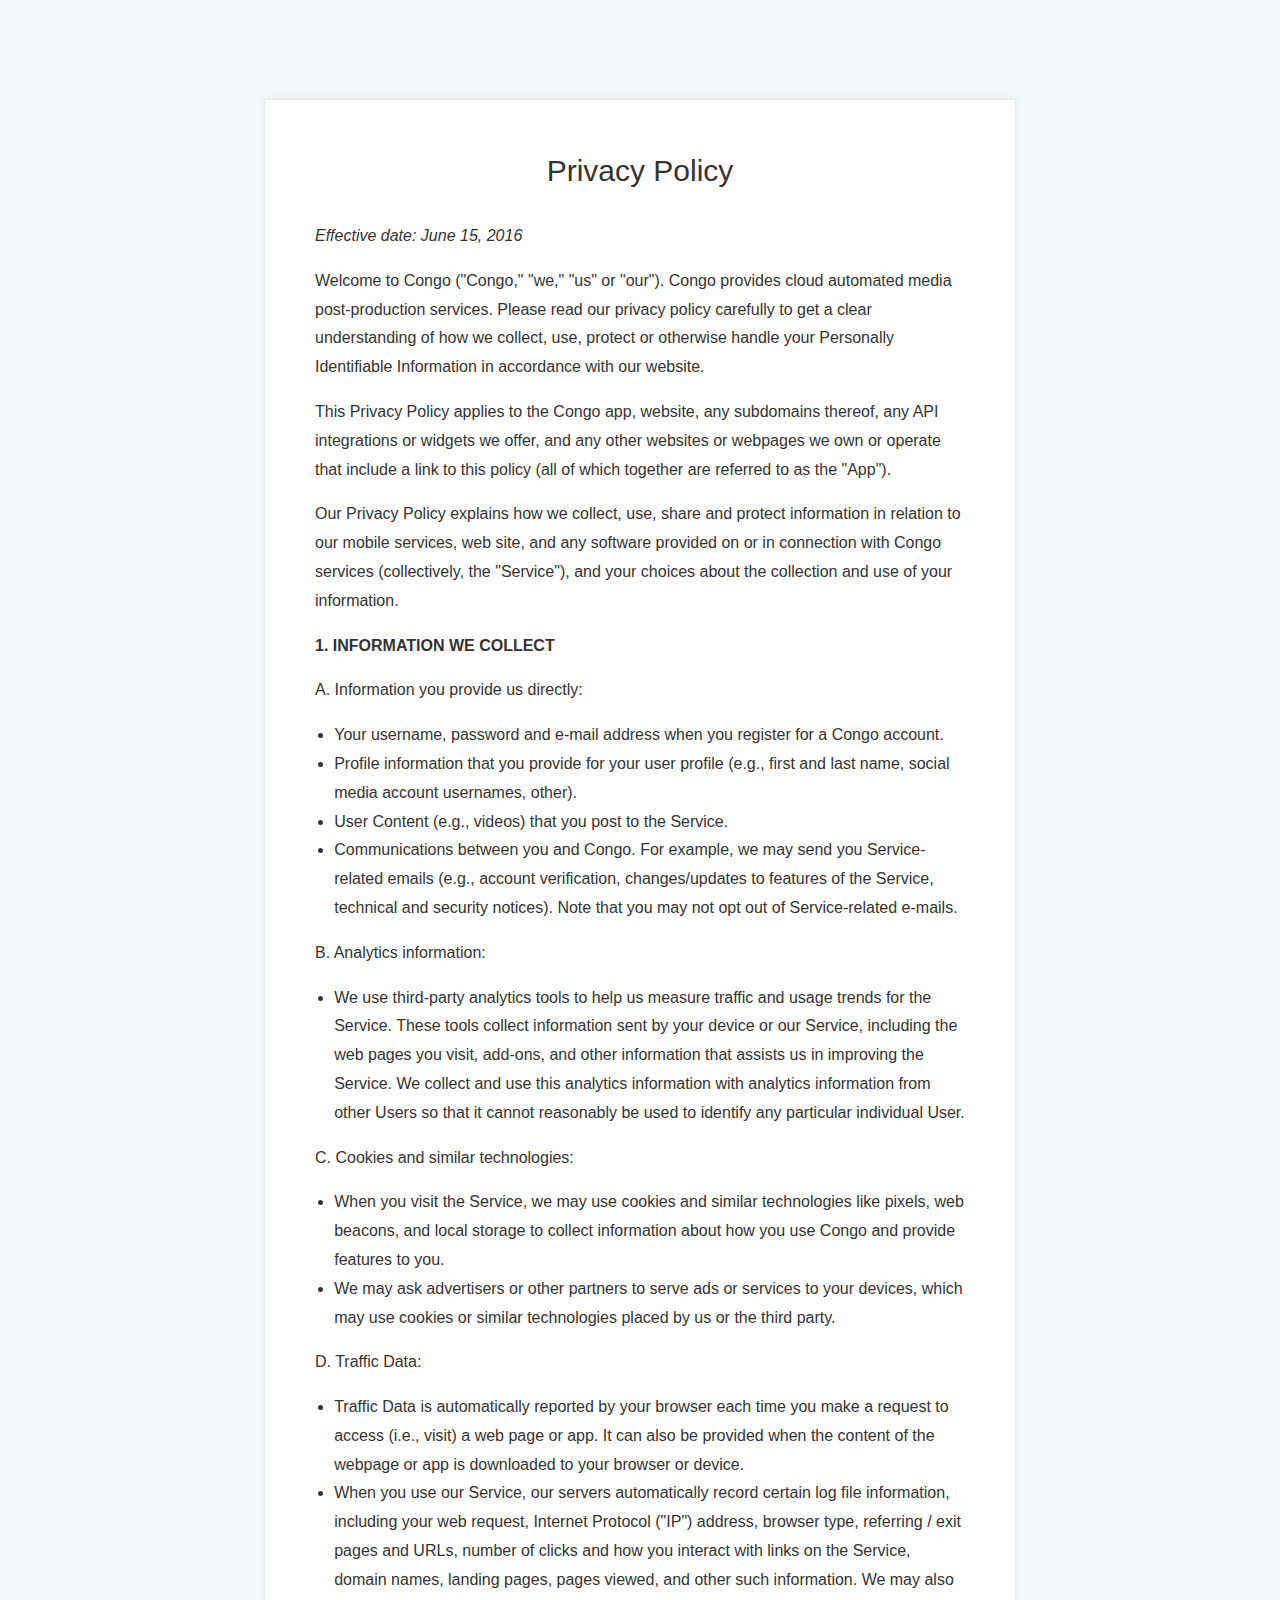
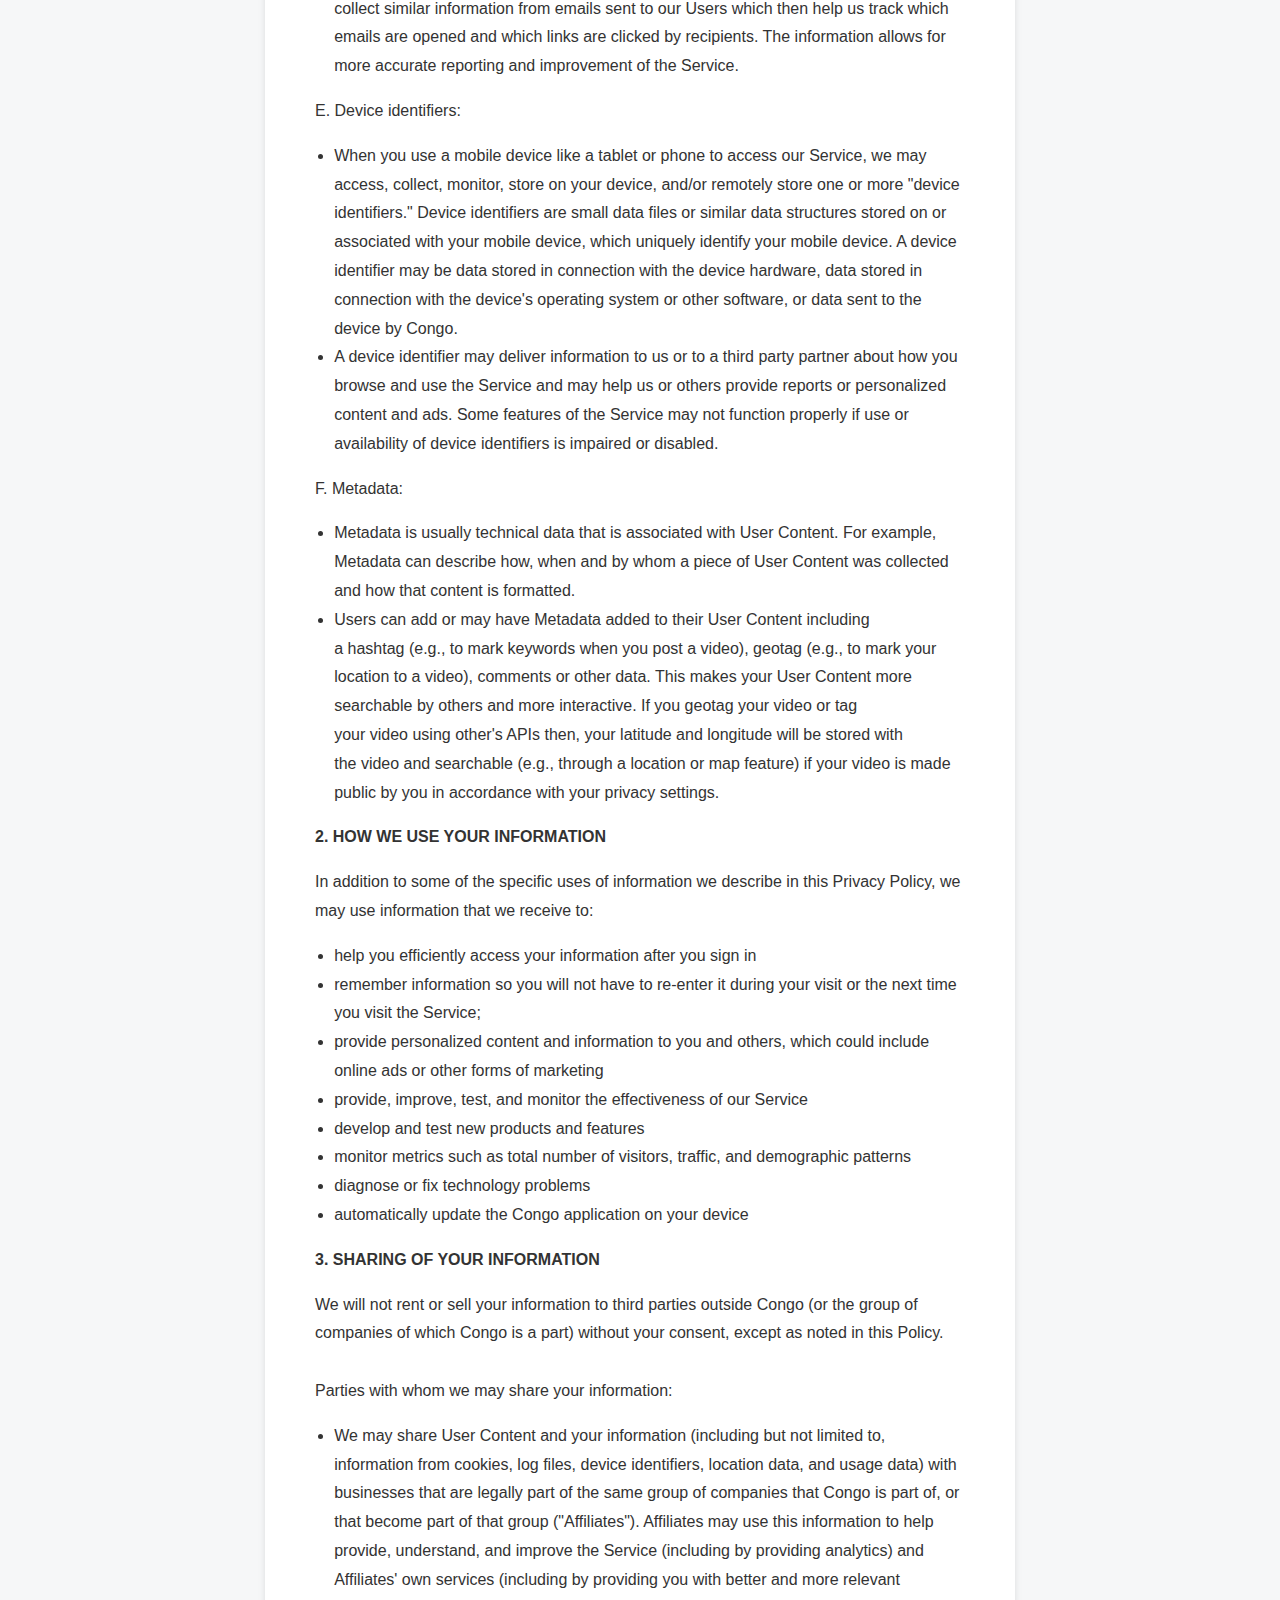
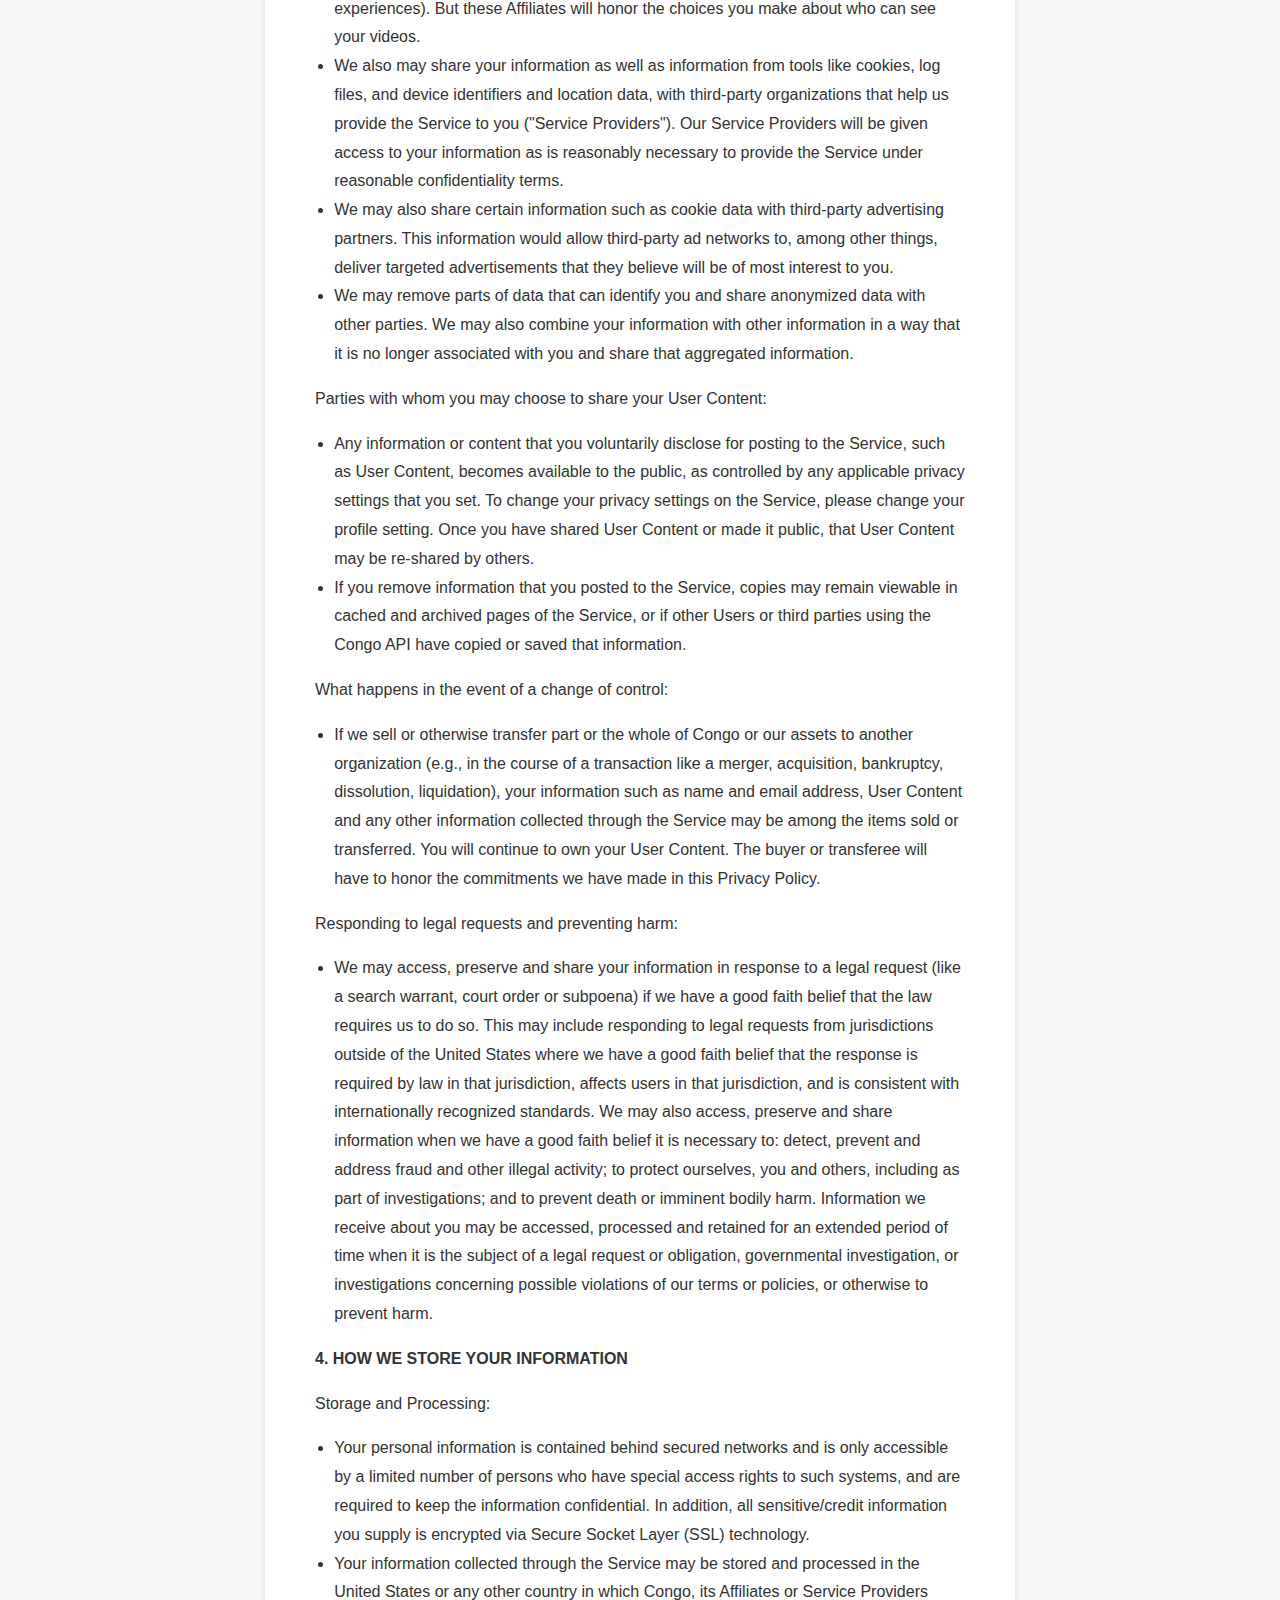
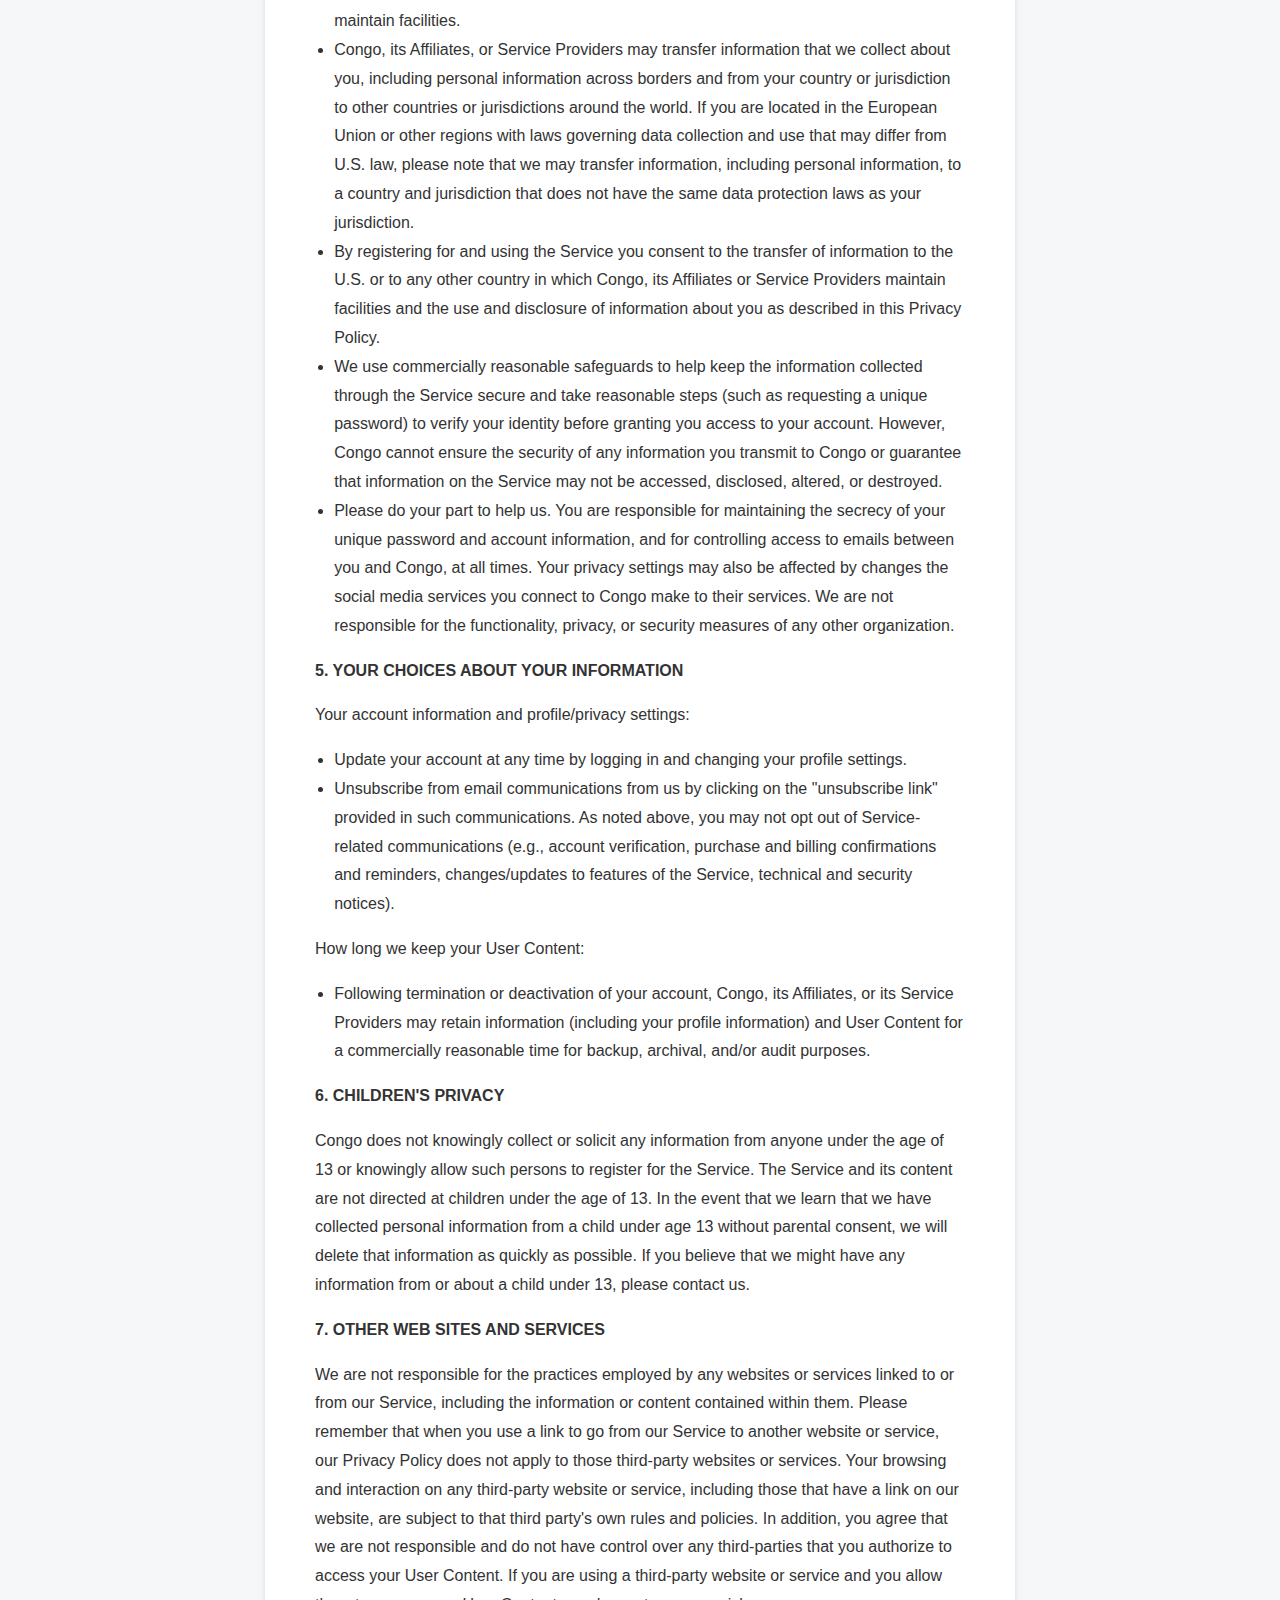
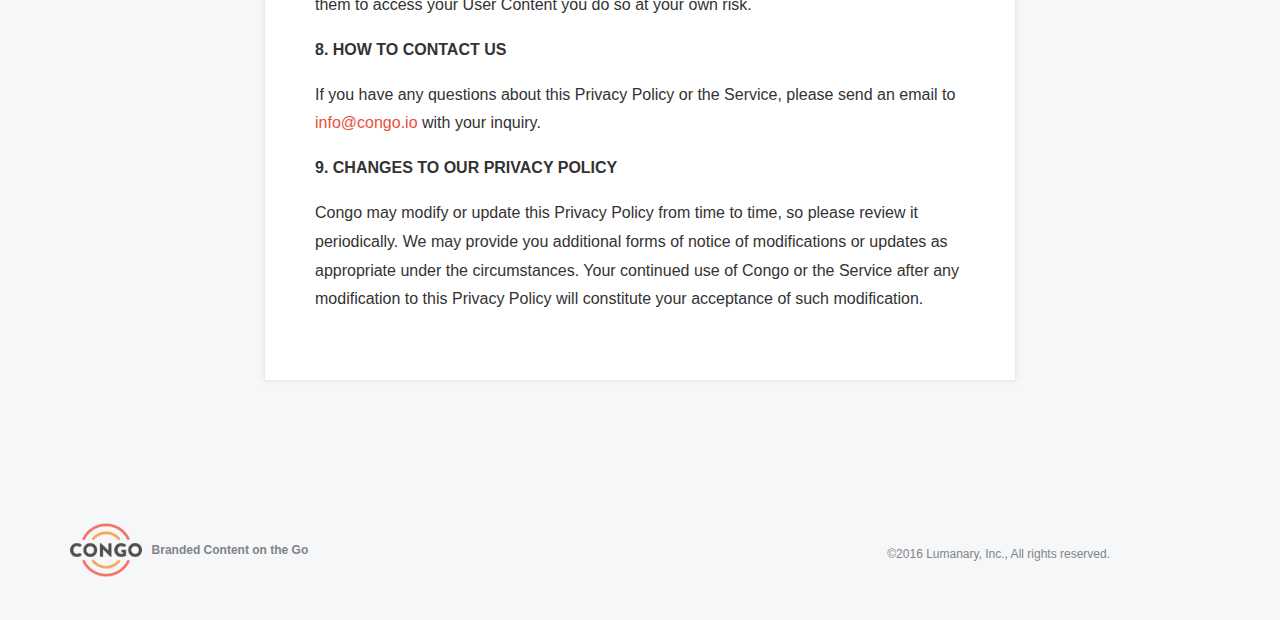
==== commit 7d2aedb9: "Content Update" ====
--- a/privacy.html
+++ b/privacy.html
@@ -3,7 +3,7 @@
 
 <head>
 	<!-- Page title -->
-	<title>VSDocs - most advanced documentation template on ThemeForest</title>
+	<title>Congo - Privacy Policy</title>
 	<!-- Page description -->
 	<meta name="description" content="">
 	<!-- Meta -->
@@ -24,9 +24,9 @@
 	<link rel="apple-touch-icon" sizes="152x152" href="img/favicons/apple-touch-icon-152x152.png">
 	<link rel="apple-touch-icon" sizes="180x180" href="img/favicons/apple-touch-icon-180x180.png">
 	<!-- Include StyleSheets -->
-	<link rel="stylesheet" href="css/style.css">
+	<link rel="stylesheet" href="css/style.min.css">
 	<!-- <link rel="stylesheet" href="css/custom.css"> -->
-	<script src="js/modernizr.js"></script>
+	<script src="js/modernizr.js"></script>	
 </head>
 
 <body class="">
@@ -37,74 +37,172 @@
 	<!-- <div class="preloader js-preloader"><div class="preloader-animation"></div></div>
  -->
 	<!-- End of Preloader -->
-    <!-- Page Content -->
-    <div class="container">
-
-        <div class="row">
-            <div class="col-lg-12 text-center">
-                <h1>Privacy Policy</h1>
-                <p class="lead">Complete with pre-defined file paths that you won't have to change!!</p>
-                <ul class="list-unstyled">
-                    <li>Bootstrap v3.3.7</li>
-                    <li>jQuery v1.11.1</li>
-                </ul>
-            </div>
-        </div>
-        <!-- /.row -->
-
+	<div class="page js-page ">
+		<div class="panels" id="content">
+			<div class="container">
+				<div class="row">
+					<div class="col-md-8 col-md-offset-2">
+						<div class="panel">
+							<header class="panel-header"> Privacy Policy </header>
+							<section class="panel-content">
+								<div class="topic-content">
+    <div class="topic-description">
+        <p><em><span>Effective date:&nbsp;</span><span>June 15</span><span>, 201</span><span>6</span></em></p>
+        <p><span>Welcome to Congo ("Congo," "we," "us" or "our"). Congo provides cloud automated media post-production services. Please read our privacy policy carefully to get a clear understanding of how we collect, use, protect or otherwise handle your Personally Identifiable Information in accordance with our website.</span></p>
+        <p><span>This Privacy Policy applies to the&nbsp;</span><span>Congo app</span><span>,&nbsp;</span><span>website,&nbsp;</span><span>any subdomains thereof, any API integrations or widgets we offer, and any other websites or webpages we own or operate that include a link to this policy (all of which together are referred to as the "</span><span>App</span><span>").&nbsp;</span></p>
+        <p><span>Our Privacy Policy explains how we&nbsp;</span><span>c</span><span>ollect, use, share and protect information in relation to our mobile services, web site, and any software provided on or in connection with Congo services (collectively, the "</span><span>Service</span><span>"), and your choices about the collection and use of your information.</span></p>
+        <p><strong>1. INFORMATION WE COLLECT</strong></p>
+        <p><span>A. Information you provide us directly:</span></p>
+        <ul>
+            <li><span>Your username, password and e-mail&nbsp;</span><span>address when you register for a&nbsp;</span><span>Congo account.</span></li>
+            <li><span>Profile information that you provide for your user profile (e.g., first and last name,&nbsp;</span><span>social media account usernames,&nbsp;</span><span>other</span><span>).&nbsp;</span></li>
+            <li><span>User Content (e.g.,&nbsp;</span><span>videos</span><span>) that you post to the Service.</span></li>
+            <li><span>Communications between you and Congo. For example, we may send you Service-related emails (e.g., account verification, changes/updates to features of the Service, technical and security notices). Note that you may not opt out of Service-related e-mails.</span></li>
+        </ul>
+        <p><span>B. Analytics information:</span></p>
+        <div>
+            <ul>
+                <li><span>We use&nbsp;</span><span>third-party analytics&nbsp;</span><span>tools to help us measure traffic and usage trends for the Service. These tools collect information sent by your device or our Service, including the web pages you visit, add-ons, and other information that assists us in improving the Service. We collect and use this analytics information with analytics information from other Users so that it cannot reasonably be used to identify any particular individual User.</span></li>
+            </ul>
+        </div>
+        <p><span>C. Cookies and similar technologies:</span></p>
+        <ul>
+            <li><span>When you visit the Service, we may use cookies and similar technologies like pixels, web beacons, and local storage to collect information about how you use Congo and provide features to you.</span></li>
+            <li><span>We may ask advertisers or other partners to serve ads or services to your devices, which may use cookies or similar technologies placed by&nbsp;</span><span>us or the third party</span><span>.</span></li>
+        </ul>
+        <p><span>D. Traffic Data:</span></p>
+        <ul>
+            <li><span>Traffic Data</span><span>&nbsp;is automatically reported by your browser</span><span>&nbsp;each time you make a request to access (i.e., visit) a web page or app. It can also be provided when the content of the webpage or app is downloaded to your browser or device.</span></li>
+            <li><span>When you use our Service, our servers automatically record certain log file information, including your web request, Internet Protocol ("IP") address, browser type, referring / exit pages and URLs, number of clicks and how you interact with links on the Service, domain names, landing pages, pages viewed, and other such information. We may also collect similar information from emails sent to our&nbsp;</span><span>Users which then help us</span><span>&nbsp;track which emails are opened and which links are clicked by recipients. The information allows for more accurate reporting and improvement of the Service.</span></li>
+        </ul>
+        <p><span>E. Device identifiers:</span></p>
+        <ul>
+            <li><span>When you use a mobile device like a tablet or phone to access our Service, we may access, collect, monitor, store on your device, and/or remotely store one or more "device identifiers." Device identifiers are small data files or similar data structures stored on or associated with your mobile device, which uniquely identify your mobile device. A device identifier may be data stored in connection with the device hardware, data stored in connection with the device's operating system or other software, or data sent to the device by Congo.</span></li>
+            <li><span>A device identifier may deliver information to us or to a third party partner about how you browse and use the Service and may help&nbsp;</span><span>us or others</span><span>&nbsp;provide reports or personalized content and ads. Some features of the Service may not function properly if use or availability of device identifiers is impaired or disabled.</span></li>
+        </ul>
+        <p><span>F. Metadata:</span></p>
+        <ul>
+            <li><span>Metadata is usually technical data that is associated with User Content. For example, Metadata can describe how, when and by whom a piece of User Content was collected and how that content is formatted.</span></li>
+            <li><span>Users can add or may have Metadata added to their User Content including a&nbsp;</span><span>hashtag</span><span>&nbsp;(e.g., to mark keywords when you post a&nbsp;</span><span>video</span><span>),&nbsp;</span><span>geotag</span><span>&nbsp;(e.g., to mark your location to a&nbsp;</span><span>video</span><span>), comments or other data. This makes your User Content more searchable by others and more interactive. If you&nbsp;</span><span>geotag</span><span>&nbsp;your&nbsp;</span><span>video</span><span>&nbsp;or tag your&nbsp;</span><span>video</span><span>&nbsp;using other's APIs then, your latitude and longitude will be stored with the&nbsp;</span><span>video</span><span>&nbsp;and searchable (e.g., through a location or map feature) if your&nbsp;</span><span>video</span><span>&nbsp;is made public by you in accordance with your privacy settings.</span></li>
+        </ul>
+        <p><strong>2. HOW WE USE YOUR INFORMATION</strong></p>
+        <p><span>In addition to some of the specific uses of information we describe in this Privacy Policy, we may use information that we receive to:</span></p>
+        <ul>
+            <li><span>help</span><span>&nbsp;you efficiently access your information after you sign in</span></li>
+            <li><span>remember</span><span>&nbsp;information so you will not have to re-enter it during your visit or the next time you visit the Service;</span></li>
+            <li><span>provide</span><span>&nbsp;personalized content and information to you and others, which could include online ads or other forms of marketing</span></li>
+            <li><span>provide</span><span>, improve, test, and monitor the effectiveness of our Service</span></li>
+            <li><span>develop</span><span>&nbsp;and test new products and features</span></li>
+            <li><span>monitor</span><span>&nbsp;metrics such as total number of visitors, traffic, and demographic patterns</span></li>
+            <li><span>diagnose</span><span>&nbsp;or fix technology problems</span></li>
+            <li><span>automatically</span><span>&nbsp;update the Congo application on your device</span></li>
+        </ul>
+        <p><strong>3. SHARING OF YOUR INFORMATION</strong></p>
+        <p><span>We will not rent or sell your information to third parties outside Congo (or the group of companies of which Congo is a part) without your consent, except as noted in this Policy.&nbsp;</span><span><br /></span><span><br /></span><span>Parties with whom we may share your information:</span></p>
+        <ul>
+            <li><span>We may share User Content and your information (including but not limited to, information from cookies, log files, device identifiers, location data, and usage data) with businesses that are legally part of the same group of companies that Congo is part of, or that become part of that group ("Affiliates"). Affiliates may use this information to help provide, understand, and improve the Service (including by providing analytics) and Affiliates' own services (including by providing you with better and more relevant experiences). But these Affiliates will honor the choices you make about who can see your&nbsp;</span><span>video</span><span>s.</span></li>
+            <li><span>We also may share your information as well as information from tools like cookies, log files, and device identifiers and location data, with third-party organizations that help us provide the Service to you ("Service Providers"). Our Service Providers will be given access to your information as is reasonably necessary to provide the Service under reasonable confidentiality terms.</span></li>
+            <li><span>We may also share certain information such as cookie data with third-party advertising partners. This information would allow third-party ad networks to, among other things, deliver targeted advertisements that they believe will be of most interest to you.</span></li>
+            <li><span>We may remove parts of data that can identify you and share&nbsp;</span><span>anonymized</span><span>&nbsp;data with other parties. We may also combine your information with other information in a way that it is no longer associated with you and share that aggregated information.</span></li>
+        </ul>
+        <p><span>Parties with whom you may choose to share your User Content:</span></p>
+        <ul>
+            <li><span>Any information or content that you voluntarily disclose for posting to the Service, such as User Content, becomes available to the public,&nbsp;</span><span>as</span><span>&nbsp;controlled by any applicable privacy settings that you set. To change your privacy settings on the Service, please change your profile setting. Once you have shared User Content or made it public, that User Content may be re-shared by others.</span></li>
+            <li><span>If you remove information that you posted to the Service, copies may remain viewable in cached and archived pages of the Service, or if other Users or third parties using the Congo API have copied or saved that information.</span></li>
+        </ul>
+        <p><span>What happens in the event of a change of&nbsp;</span><span>control:</span></p>
+        <div>
+            <ul>
+                <li><span>If we sell or otherwise transfer part or the whole of Congo or our assets to another organization (e.g., in the course of a transaction like a merger, acquisition, bankruptcy, dissolution, liquidation), your information such as name and email address, User Content and any other information collected through the Service may be among the items sold or transferred. You will continue to own your User Content. The buyer or transferee will have to honor the commitments we have made in this Privacy Policy.</span></li>
+            </ul>
+        </div>
+        <p><span>Responding to legal requests and preventing harm:</span></p>
+        <div>
+            <ul>
+                <li><span>We may access, preserve and share your information in response to a legal request (like a search warrant, court order or subpoena) if we have a good faith belief that the law requires us to do so. This may include responding to legal requests from jurisdictions outside of the United States where we have a good faith belief that the response is required by law in that jurisdiction, affects users in that jurisdiction, and is consistent with internationally recognized standards. We may also access, preserve and share information when we have a good faith belief it is necessary to: detect, prevent and address fraud and other illegal activity; to protect ourselves, you and others, including as part of investigations; and to prevent death or imminent bodily harm. Information we receive about you may be accessed, processed and retained for an extended period of time when it is the subject of a legal request or obligation, governmental investigation, or investigations concerning possible violations of our terms or policies, or otherwise to prevent harm.</span></li>
+            </ul>
+        </div>
+        <p><strong>4. HOW WE STORE YOUR INFORMATION</strong></p>
+        <p><span>Storage and Processing:</span></p>
+        <ul>
+            <li><span>Your personal information is contained behind secured networks and is only accessible by a limited number of persons who have special access rights to such systems, and are required to keep the information confidential. In addition, all sensitive/credit information you supply is encrypted via Secure Socket Layer (SSL) technology.</span></li>
+            <li><span>Your information collected through the Service may be stored and processed in the United States or any other country in which Congo, its Affiliates or Service Providers maintain facilities.</span></li>
+            <li><span>Congo, its Affiliates, or Service Providers may transfer information that we collect about you, including personal information across borders and from your country or jurisdiction to other countries or jurisdictions around the world. If you are located in the European Union or other regions with laws governing data collection and use that may differ from U.S. law, please note that we may transfer information, including personal information, to a country and jurisdiction that does not have the same data protection laws as your jurisdiction.</span></li>
+            <li><span>By registering for and using the Service you consent to the transfer of information to the U.S. or to any other country in which Congo, its Affiliates or Service Providers maintain facilities and the use and disclosure of information about you as described in this Privacy Policy.</span></li>
+            <li><span>We use commercially reasonable safeguards to help keep the information collected through the Service secure and take reasonable steps (such as requesting a unique password) to verify your identity before granting you access to your account. However, Congo cannot ensure the security of any information you transmit to Congo or guarantee that information on the Service may not be accessed, disclosed, altered, or destroyed.</span></li>
+            <li><span>Please do your part to help us. You are responsible for maintaining the secrecy of your unique password and account information, and for controlling access to emails between you and Congo, at all times. Your privacy settings may also be affected by changes the social media services you connect to Congo make to their services. We are not responsible for the functionality, privacy, or security measures of any other organization.</span></li>
+        </ul>
+        <p><strong>5. YOUR CHOICES ABOUT YOUR INFORMATION</strong></p>
+        <p><span>Your account information and profile/privacy settings:</span></p>
+        <ul>
+            <li><span>Update your account at any time by logging in and changing your profile settings.</span></li>
+            <li><span>Unsubscribe from email communications from us by clicking on the "unsubscribe link" provided in such communications. As noted above, you may not opt out of Service-related communications (e.g., account verification, purchase and billing confirmations and reminders, changes/updates to features of the Service, technical and security notices).</span></li>
+        </ul>
+        <p><span>How long we keep your User Content:</span></p>
+        <div>
+            <ul>
+                <li><span>Following termination or deactivation of your account, Congo, its Affiliates, or its Service Providers may retain information (including your profile information) and User Content for a commercially reasonable time for backup, archival, and/or audit purposes.</span></li>
+            </ul>
+        </div>
+        <p><strong>6. CHILDREN'S PRIVACY</strong></p>
+        <p><span>Congo does not knowingly collect or solicit any information from anyone under the age of 13 or knowingly allow such persons to register for the Service. The Service and its content are not directed at children under the age of 13. In the event that we learn that we have collected personal information from a child under age 13 without parental consent, we will delete that information as quickly as possible. If you believe that we might have any information from or about a child under 13, please</span><span>&nbsp;</span><span>contact us</span><span>.</span><span>&nbsp;</span></p>
+        <p><strong>7. OTHER WEB SITES AND SERVICES</strong></p>
+        <p><span>We are not responsible for the practices employed by any websites or services linked to or from our Service, including the information or content contained within them. Please remember that when you use a link to go from our Service to another website or service, our Privacy Policy does not apply to those third-party websites or services. Your browsing and interaction on any third-party website or service, including those that have a link on our website, are subject to that third party's own rules and policies. In addition, you agree that we are not responsible and do not have control over any&nbsp;</span><span>third-parties</span><span>&nbsp;that you authorize to access your User Content. If you are using a third-party website or service and you allow them to access your User Content you do so at your own risk.</span></p>
+        <p><strong>8. HOW TO CONTACT US</strong></p>
+        <p><span>If you have any questions about this Privacy Policy or the Service,&nbsp;</span><span>please</span><span>&nbsp;send an email to <a href="mailto:info@congo.io">info@congo.io</a> with your inquiry.</span></p>
+        <p><strong><span>9</span><span>. CHANGES TO OUR PRIVACY POLICY</span></strong></p>
+        <p><span>Congo may modify or update this Privacy Policy from time to time, so please review it periodically. We may provide you additional forms of notice of modifications or updates as appropriate under the circumstances. Your continued use of Congo or the Service after any modification to this Privacy Policy will constitute your acceptance of such modification.</span></p>
     </div>
-    <!-- /.container -->
-	<div class="page js-page "> </div>
-	<!-- inject:js -->
-	<script src="js/dev/libs/jquery.min.js"></script>
-	<script src="js/dev/libs/plugins/bootstrap-rating.min.js"></script>
-	<script src="js/dev/libs/plugins/clipboard.min.js"></script>
-	<script src="js/dev/libs/plugins/jquery.animateNumbers.js"></script>
-	<script src="js/dev/libs/plugins/jquery.bpopup.js"></script>
-	<script src="js/dev/libs/plugins/jquery.equalHeight.js"></script>
-	<script src="js/dev/libs/plugins/jquery.event.move.js"></script>
-	<script src="js/dev/libs/plugins/jquery.fastLiveFilter.js"></script>
-	<script src="js/dev/libs/plugins/jquery.fitvids.js"></script>
-	<script src="js/dev/libs/plugins/jquery.form-validator.min.js"></script>
-	<script src="js/dev/libs/plugins/jquery.gifplayer.js"></script>
-	<script src="js/dev/libs/plugins/jquery.hoverIntent.js"></script>
-	<script src="js/dev/libs/plugins/jquery.instafilta.min.js"></script>
-	<script src="js/dev/libs/plugins/jquery.jscrollpane.min.js"></script>
-	<script src="js/dev/libs/plugins/jquery.morphext.min.js"></script>
-	<script src="js/dev/libs/plugins/jquery.mousewheel-3.0.6.min.js"></script>
-	<script src="js/dev/libs/plugins/jquery.nav.js"></script>
-	<script src="js/dev/libs/plugins/jquery.owl.carousel.min.js"></script>
-	<script src="js/dev/libs/plugins/jquery.placeholder.js"></script>
-	<script src="js/dev/libs/plugins/jquery.rating.min.js"></script>
-	<script src="js/dev/libs/plugins/jquery.resmenu.js"></script>
-	<script src="js/dev/libs/plugins/jquery.sidr.min.js"></script>
-	<script src="js/dev/libs/plugins/jquery.slicknav.min.js"></script>
-	<script src="js/dev/libs/plugins/jquery.steps.min.js"></script>
-	<script src="js/dev/libs/plugins/jquery.superfish.min.js"></script>
-	<script src="js/dev/libs/plugins/jquery.supersubs.js"></script>
-	<script src="js/dev/libs/plugins/jquery.tendina.min.js"></script>
-	<script src="js/dev/libs/plugins/jquery.treeView.js"></script>
-	<script src="js/dev/libs/plugins/jquery.twentytwenty.js"></script>
-	<script src="js/dev/libs/plugins/jquery.vide.min.js"></script>
-	<script src="js/dev/libs/plugins/jquery.ytv.js"></script>
-	<script src="js/dev/libs/plugins/prism.js"></script>
-	<script src="js/dev/libs/plugins/social-likes.min.js"></script>
-	<script src="js/dev/libs/plugins/video.js"></script>
-	<script src="js/dev/libs/plugins/videojs-playlist.js"></script>
-	<script src="js/dev/modules.js"></script>
-	<script src="js/dev/custom.js"></script>
-	<!-- endinject -->
-	<!-- Google Analytics: change UA-XXXXX-X to be your site's ID. -->
-	<!-- 
+</div>
+							</section>
+						</div>
+					</div>
+				</div>
+			</div>
+		</div>
+		<!-- Footer -->
+		<footer class="js-footer-is-fixed">
+			<!-- Footer Default -->
+			<div class="footer">
+				<div class="container">
+					<div class="row">
+						<div class="col-md-3 col-sm-3 col-xs-12">
+							<div class="footer-logo-wrapper">
+								<!-- Logo Image -->
+								<a href="index.html" class="logo-image ">
+									<img src="img/logos/logo-color.png" alt="logo">
+								</a>
+								<!-- End of Logo Image -->
+								<!-- Slogan -->
+								<p class="slogan" style="padding-top: 24px;"><strong> Branded Content on the Go </strong> </p>
+								<!-- End of Slogan -->
+							</div>
+						</div>
+						<div class="col-md-9 col-sm-9 col-xs-12">
+							<div class="footer-wrapper">
+								<!-- Copyright -->
+								<p class="copyright helper right" style="padding-top: 24px;">
+									&copy;2016 Lumanary, Inc., All rights reserved. </p>
+								<!-- End of Copyright -->
+							</div>
+						</div>
+					</div>
+				</div>
+			</div>
+			<!-- End of Footer Default -->
+		</footer>
+		<!-- End of Footer -->
+	</div>
+	<script src="js/all.js"></script>
+	<script src="js/custom.js"></script>
     <script>
         (function(b,o,i,l,e,r){b.GoogleAnalyticsObject=l;b[l]||(b[l]=
         function(){(b[l].q=b[l].q||[]).push(arguments)});b[l].l=+new Date;
         e=o.createElement(i);r=o.getElementsByTagName(i)[0];
         e.src='//www.google-analytics.com/analytics.js';
         r.parentNode.insertBefore(e,r)}(window,document,'script','ga'));
-        ga('create','UA-XXXXX-X','auto');ga('send','pageview');
+        ga('create','UA-84822121-2','auto');ga('send','pageview');
     </script>
-     -->
 </body>
 
 </html>--- a/css/style.min.css
+++ b/css/style.min.css
@@ -0,0 +1,9 @@
+@charset "UTF-8";.twentytwenty-container,hr{-moz-box-sizing:content-box}.layout,.page,sub,sup{position:relative}.image,.logo-image,.panel img,.table,label{max-width:100%}.fa,.file-tree-list li:before{text-rendering:auto;-moz-osx-font-smoothing:grayscale}.button,.input-group-btn,.mark.fill,.menu li{white-space:nowrap}.button,.jspVerticalBar .jspArrow:focus,a:active,a:hover{outline:0}.docs-version ul,.fa-ul,.footer-menu,.tags{list-style-type:none}.clearfix:after,.container-fluid:after,.container:after,.form-horizontal .form-group:after,.row:after,.slicknav_menu:after,.slicknav_nav{clear:both}.owl-carousel,.owl-carousel .owl-item{-webkit-tap-highlight-color:transparent}@font-face{font-family:Roboto;font-style:normal;font-weight:100;src:local('Roboto Thin'),local('Roboto-Thin'),url(http://fonts.gstatic.com/s/roboto/v15/7MygqTe2zs9YkP0adA9QQQ.ttf) format('truetype')}@font-face{font-family:Roboto;font-style:normal;font-weight:300;src:local('Roboto Light'),local('Roboto-Light'),url(http://fonts.gstatic.com/s/roboto/v15/dtpHsbgPEm2lVWciJZ0P-A.ttf) format('truetype')}@font-face{font-family:Roboto;font-style:normal;font-weight:400;src:local('Roboto'),local('Roboto-Regular'),url(http://fonts.gstatic.com/s/roboto/v15/W5F8_SL0XFawnjxHGsZjJA.ttf) format('truetype')}@font-face{font-family:Roboto;font-style:normal;font-weight:500;src:local('Roboto Medium'),local('Roboto-Medium'),url(http://fonts.gstatic.com/s/roboto/v15/Uxzkqj-MIMWle-XP2pDNAA.ttf) format('truetype')}@font-face{font-family:Roboto;font-style:normal;font-weight:700;src:local('Roboto Bold'),local('Roboto-Bold'),url(http://fonts.gstatic.com/s/roboto/v15/bdHGHleUa-ndQCOrdpfxfw.ttf) format('truetype')}@font-face{font-family:Roboto;font-style:normal;font-weight:900;src:local('Roboto Black'),local('Roboto-Black'),url(http://fonts.gstatic.com/s/roboto/v15/H1vB34nOKWXqzKotq25pcg.ttf) format('truetype')}@font-face{font-family:'Roboto Slab';font-style:normal;font-weight:100;src:local('Roboto Slab Thin'),local('RobotoSlab-Thin'),url(http://fonts.gstatic.com/s/robotoslab/v6/MEz38VLIFL-t46JUtkIEgIAWxXGWZ3yJw6KhWS7MxOk.ttf) format('truetype')}@font-face{font-family:'Roboto Slab';font-style:normal;font-weight:300;src:local('Roboto Slab Light'),local('RobotoSlab-Light'),url(http://fonts.gstatic.com/s/robotoslab/v6/dazS1PrQQuCxC3iOAJFEJS9-WlPSxbfiI49GsXo3q0g.ttf) format('truetype')}@font-face{font-family:'Roboto Slab';font-style:normal;font-weight:400;src:local('Roboto Slab Regular'),local('RobotoSlab-Regular'),url(http://fonts.gstatic.com/s/robotoslab/v6/3__ulTNA7unv0UtplybPiqCWcynf_cDxXwCLxiixG1c.ttf) format('truetype')}@font-face{font-family:'Roboto Slab';font-style:normal;font-weight:700;src:local('Roboto Slab Bold'),local('RobotoSlab-Bold'),url(http://fonts.gstatic.com/s/robotoslab/v6/dazS1PrQQuCxC3iOAJFEJXe1Pd76Vl7zRpE7NLJQ7XU.ttf) format('truetype')}/*! normalize.css v3.0.1 | MIT License | git.io/normalize */html{font-family:sans-serif;-ms-text-size-adjust:100%;-webkit-text-size-adjust:100%}article,aside,details,figcaption,figure,footer,header,hgroup,main,nav,section,summary{display:block}audio,canvas,progress,video{display:inline-block;vertical-align:baseline}audio:not([controls]){display:none;height:0}[hidden],template{display:none}a{background:0 0}abbr[title]{border-bottom:1px dotted}b,optgroup,strong{font-weight:700}dfn{font-style:italic}mark{background:#ff0;color:#000}small{font-size:80%}sub,sup{font-size:75%;line-height:0;vertical-align:baseline}sup{top:-.5em}sub{bottom:-.25em}img{border:0}svg:not(:root){overflow:hidden}figure{margin:1em 40px}hr{box-sizing:content-box;height:0}pre,textarea{overflow:auto}code,kbd,pre,samp{font-family:monospace,monospace;font-size:1em}button,input,optgroup,select,textarea{color:inherit;font:inherit;margin:0}body,h1,h2,h3,h4,h5,h6{font-family:roboto-slab,sans-serif;line-height:100%}.mark.italic,blockquote{font-style:italic}.container,.container-fluid{margin-right:auto;margin-left:auto}button{overflow:visible}.helper.overflow-hidden-lg,.jspContainer,dl{overflow:hidden}button,select{text-transform:none}button,html input[type=button],input[type=reset],input[type=submit]{-webkit-appearance:button;cursor:pointer}button[disabled],html input[disabled]{cursor:default}button input::-moz-focus-inner{border:0;padding:0}input{line-height:normal}input[type=checkbox],input[type=radio]{box-sizing:border-box;padding:0}input[type=number]::-webkit-inner-spin-button,input[type=number]::-webkit-outer-spin-button{height:auto}input[type=search]::-webkit-search-cancel-button,input[type=search]::-webkit-search-decoration{-webkit-appearance:none}td,th{padding:0}.container,.container-fluid{padding-left:15px;padding-right:15px}@-ms-viewport{width:device-width}.visible-lg,.visible-lg-block,.visible-lg-inline,.visible-lg-inline-block,.visible-md,.visible-md-block,.visible-md-inline,.visible-md-inline-block,.visible-sm,.visible-sm-block,.visible-sm-inline,.visible-sm-inline-block,.visible-xs,.visible-xs-block,.visible-xs-inline,.visible-xs-inline-block{display:none!important}@media (max-width:767px){.visible-xs{display:block!important}table.visible-xs{display:table}tr.visible-xs{display:table-row!important}td.visible-xs,th.visible-xs{display:table-cell!important}.visible-xs-block{display:block!important}.visible-xs-inline{display:inline!important}.visible-xs-inline-block{display:inline-block!important}}@media (min-width:768px) and (max-width:991px){.visible-sm{display:block!important}table.visible-sm{display:table}tr.visible-sm{display:table-row!important}td.visible-sm,th.visible-sm{display:table-cell!important}.visible-sm-block{display:block!important}.visible-sm-inline{display:inline!important}.visible-sm-inline-block{display:inline-block!important}}@media (min-width:992px) and (max-width:1199px){.visible-md{display:block!important}table.visible-md{display:table}tr.visible-md{display:table-row!important}td.visible-md,th.visible-md{display:table-cell!important}.visible-md-block{display:block!important}.visible-md-inline{display:inline!important}.visible-md-inline-block{display:inline-block!important}}@media (min-width:1200px){.visible-lg{display:block!important}table.visible-lg{display:table}tr.visible-lg{display:table-row!important}td.visible-lg,th.visible-lg{display:table-cell!important}.visible-lg-block{display:block!important}.visible-lg-inline{display:inline!important}.visible-lg-inline-block{display:inline-block!important}.hidden-lg{display:none!important}}@media (max-width:767px){.hidden-xs{display:none!important}}@media (min-width:768px) and (max-width:991px){.hidden-sm{display:none!important}}@media (min-width:992px) and (max-width:1199px){.hidden-md{display:none!important}}.visible-print{display:none!important}@media print{.visible-print{display:block!important}table.visible-print{display:table}tr.visible-print{display:table-row!important}td.visible-print,th.visible-print{display:table-cell!important}}.visible-print-block{display:none!important}@media print{.visible-print-block{display:block!important}}.visible-print-inline{display:none!important}@media print{.visible-print-inline{display:inline!important}}.visible-print-inline-block{display:none!important}@media print{.visible-print-inline-block{display:inline-block!important}.hidden-print{display:none!important}}@media (min-width:768px){.container{width:750px}}@media (min-width:992px){.container{width:970px}}@media (min-width:1200px){.container{width:1170px}}.row{margin-left:-15px;margin-right:-15px}.col,.col-lg-1,.col-lg-10,.col-lg-11,.col-lg-12,.col-lg-2,.col-lg-3,.col-lg-4,.col-lg-5,.col-lg-6,.col-lg-7,.col-lg-8,.col-lg-9,.col-md-1,.col-md-10,.col-md-11,.col-md-12,.col-md-2,.col-md-3,.col-md-4,.col-md-5,.col-md-6,.col-md-7,.col-md-8,.col-md-9,.col-sm-1,.col-sm-10,.col-sm-11,.col-sm-12,.col-sm-2,.col-sm-3,.col-sm-4,.col-sm-5,.col-sm-6,.col-sm-7,.col-sm-8,.col-sm-9,.col-xs-1,.col-xs-10,.col-xs-11,.col-xs-12,.col-xs-2,.col-xs-3,.col-xs-4,.col-xs-5,.col-xs-6,.col-xs-7,.col-xs-8,.col-xs-9{position:relative;min-height:1px;padding-left:15px;padding-right:15px}.col,.col-xs-1,.col-xs-10,.col-xs-11,.col-xs-12,.col-xs-2,.col-xs-3,.col-xs-4,.col-xs-5,.col-xs-6,.col-xs-7,.col-xs-8,.col-xs-9{float:left}.col-xs-12{width:100%}.col-xs-11{width:91.66666667%}.col-xs-10{width:83.33333333%}.col-xs-9{width:75%}.col-xs-8{width:66.66666667%}.col-xs-7{width:58.33333333%}.col-xs-6{width:50%}.col-xs-5{width:41.66666667%}.col-xs-4{width:33.33333333%}.col-xs-3{width:25%}.col-xs-2{width:16.66666667%}.col-xs-1{width:8.33333333%}.col-xs-pull-12{right:100%}.col-xs-pull-11{right:91.66666667%}.col-xs-pull-10{right:83.33333333%}.col-xs-pull-9{right:75%}.col-xs-pull-8{right:66.66666667%}.col-xs-pull-7{right:58.33333333%}.col-xs-pull-6{right:50%}.col-xs-pull-5{right:41.66666667%}.col-xs-pull-4{right:33.33333333%}.col-xs-pull-3{right:25%}.col-xs-pull-2{right:16.66666667%}.col-xs-pull-1{right:8.33333333%}.col-xs-pull-0{right:auto}.col-xs-push-12{left:100%}.col-xs-push-11{left:91.66666667%}.col-xs-push-10{left:83.33333333%}.col-xs-push-9{left:75%}.col-xs-push-8{left:66.66666667%}.col-xs-push-7{left:58.33333333%}.col-xs-push-6{left:50%}.col-xs-push-5{left:41.66666667%}.col-xs-push-4{left:33.33333333%}.col-xs-push-3{left:25%}.col-xs-push-2{left:16.66666667%}.col-xs-push-1{left:8.33333333%}.col-xs-push-0{left:auto}.col-xs-offset-12{margin-left:100%}.col-xs-offset-11{margin-left:91.66666667%}.col-xs-offset-10{margin-left:83.33333333%}.col-xs-offset-9{margin-left:75%}.col-xs-offset-8{margin-left:66.66666667%}.col-xs-offset-7{margin-left:58.33333333%}.col-xs-offset-6{margin-left:50%}.col-xs-offset-5{margin-left:41.66666667%}.col-xs-offset-4{margin-left:33.33333333%}.col-xs-offset-3{margin-left:25%}.col-xs-offset-2{margin-left:16.66666667%}.col-xs-offset-1{margin-left:8.33333333%}.col-xs-offset-0{margin-left:0}@media (min-width:768px){.col,.col-sm-1,.col-sm-10,.col-sm-11,.col-sm-12,.col-sm-2,.col-sm-3,.col-sm-4,.col-sm-5,.col-sm-6,.col-sm-7,.col-sm-8,.col-sm-9{float:left}.col-sm-12{width:100%}.col-sm-11{width:91.66666667%}.col-sm-10{width:83.33333333%}.col-sm-9{width:75%}.col-sm-8{width:66.66666667%}.col-sm-7{width:58.33333333%}.col-sm-6{width:50%}.col-sm-5{width:41.66666667%}.col-sm-4{width:33.33333333%}.col-sm-3{width:25%}.col-sm-2{width:16.66666667%}.col-sm-1{width:8.33333333%}.col-sm-pull-12{right:100%}.col-sm-pull-11{right:91.66666667%}.col-sm-pull-10{right:83.33333333%}.col-sm-pull-9{right:75%}.col-sm-pull-8{right:66.66666667%}.col-sm-pull-7{right:58.33333333%}.col-sm-pull-6{right:50%}.col-sm-pull-5{right:41.66666667%}.col-sm-pull-4{right:33.33333333%}.col-sm-pull-3{right:25%}.col-sm-pull-2{right:16.66666667%}.col-sm-pull-1{right:8.33333333%}.col-sm-pull-0{right:auto}.col-sm-push-12{left:100%}.col-sm-push-11{left:91.66666667%}.col-sm-push-10{left:83.33333333%}.col-sm-push-9{left:75%}.col-sm-push-8{left:66.66666667%}.col-sm-push-7{left:58.33333333%}.col-sm-push-6{left:50%}.col-sm-push-5{left:41.66666667%}.col-sm-push-4{left:33.33333333%}.col-sm-push-3{left:25%}.col-sm-push-2{left:16.66666667%}.col-sm-push-1{left:8.33333333%}.col-sm-push-0{left:auto}.col-sm-offset-12{margin-left:100%}.col-sm-offset-11{margin-left:91.66666667%}.col-sm-offset-10{margin-left:83.33333333%}.col-sm-offset-9{margin-left:75%}.col-sm-offset-8{margin-left:66.66666667%}.col-sm-offset-7{margin-left:58.33333333%}.col-sm-offset-6{margin-left:50%}.col-sm-offset-5{margin-left:41.66666667%}.col-sm-offset-4{margin-left:33.33333333%}.col-sm-offset-3{margin-left:25%}.col-sm-offset-2{margin-left:16.66666667%}.col-sm-offset-1{margin-left:8.33333333%}.col-sm-offset-0{margin-left:0}}@media (min-width:992px){.col,.col-md-1,.col-md-10,.col-md-11,.col-md-12,.col-md-2,.col-md-3,.col-md-4,.col-md-5,.col-md-6,.col-md-7,.col-md-8,.col-md-9{float:left}.col-md-12{width:100%}.col-md-11{width:91.66666667%}.col-md-10{width:83.33333333%}.col-md-9{width:75%}.col-md-8{width:66.66666667%}.col-md-7{width:58.33333333%}.col-md-6{width:50%}.col-md-5{width:41.66666667%}.col-md-4{width:33.33333333%}.col-md-3{width:25%}.col-md-2{width:16.66666667%}.col-md-1{width:8.33333333%}.col-md-pull-12{right:100%}.col-md-pull-11{right:91.66666667%}.col-md-pull-10{right:83.33333333%}.col-md-pull-9{right:75%}.col-md-pull-8{right:66.66666667%}.col-md-pull-7{right:58.33333333%}.col-md-pull-6{right:50%}.col-md-pull-5{right:41.66666667%}.col-md-pull-4{right:33.33333333%}.col-md-pull-3{right:25%}.col-md-pull-2{right:16.66666667%}.col-md-pull-1{right:8.33333333%}.col-md-pull-0{right:auto}.col-md-push-12{left:100%}.col-md-push-11{left:91.66666667%}.col-md-push-10{left:83.33333333%}.col-md-push-9{left:75%}.col-md-push-8{left:66.66666667%}.col-md-push-7{left:58.33333333%}.col-md-push-6{left:50%}.col-md-push-5{left:41.66666667%}.col-md-push-4{left:33.33333333%}.col-md-push-3{left:25%}.col-md-push-2{left:16.66666667%}.col-md-push-1{left:8.33333333%}.col-md-push-0{left:auto}.col-md-offset-12{margin-left:100%}.col-md-offset-11{margin-left:91.66666667%}.col-md-offset-10{margin-left:83.33333333%}.col-md-offset-9{margin-left:75%}.col-md-offset-8{margin-left:66.66666667%}.col-md-offset-7{margin-left:58.33333333%}.col-md-offset-6{margin-left:50%}.col-md-offset-5{margin-left:41.66666667%}.col-md-offset-4{margin-left:33.33333333%}.col-md-offset-3{margin-left:25%}.col-md-offset-2{margin-left:16.66666667%}.col-md-offset-1{margin-left:8.33333333%}.col-md-offset-0{margin-left:0}}@media (min-width:1200px){.col,.col-lg-1,.col-lg-10,.col-lg-11,.col-lg-12,.col-lg-2,.col-lg-3,.col-lg-4,.col-lg-5,.col-lg-6,.col-lg-7,.col-lg-8,.col-lg-9{float:left}.col-lg-12{width:100%}.col-lg-11{width:91.66666667%}.col-lg-10{width:83.33333333%}.col-lg-9{width:75%}.col-lg-8{width:66.66666667%}.col-lg-7{width:58.33333333%}.col-lg-6{width:50%}.col-lg-5{width:41.66666667%}.col-lg-4{width:33.33333333%}.col-lg-3{width:25%}.col-lg-2{width:16.66666667%}.col-lg-1{width:8.33333333%}.col-lg-pull-12{right:100%}.col-lg-pull-11{right:91.66666667%}.col-lg-pull-10{right:83.33333333%}.col-lg-pull-9{right:75%}.col-lg-pull-8{right:66.66666667%}.col-lg-pull-7{right:58.33333333%}.col-lg-pull-6{right:50%}.col-lg-pull-5{right:41.66666667%}.col-lg-pull-4{right:33.33333333%}.col-lg-pull-3{right:25%}.col-lg-pull-2{right:16.66666667%}.col-lg-pull-1{right:8.33333333%}.col-lg-pull-0{right:auto}.col-lg-push-12{left:100%}.col-lg-push-11{left:91.66666667%}.col-lg-push-10{left:83.33333333%}.col-lg-push-9{left:75%}.col-lg-push-8{left:66.66666667%}.col-lg-push-7{left:58.33333333%}.col-lg-push-6{left:50%}.col-lg-push-5{left:41.66666667%}.col-lg-push-4{left:33.33333333%}.col-lg-push-3{left:25%}.col-lg-push-2{left:16.66666667%}.col-lg-push-1{left:8.33333333%}.col-lg-push-0{left:auto}.col-lg-offset-12{margin-left:100%}.col-lg-offset-11{margin-left:91.66666667%}.col-lg-offset-10{margin-left:83.33333333%}.col-lg-offset-9{margin-left:75%}.col-lg-offset-8{margin-left:66.66666667%}.col-lg-offset-7{margin-left:58.33333333%}.col-lg-offset-6{margin-left:50%}.col-lg-offset-5{margin-left:41.66666667%}.col-lg-offset-4{margin-left:33.33333333%}.col-lg-offset-3{margin-left:25%}.col-lg-offset-2{margin-left:16.66666667%}.col-lg-offset-1{margin-left:8.33333333%}.col-lg-offset-0{margin-left:0}}.clearfix,.clearfix:after,.clearfix:before,.container-fluid:after,.container-fluid:before,.container:after,.container:before,.row:after,.row:before{content:" ";display:table}.center-block{display:block;margin-left:auto;margin-right:auto}.pull-right{float:right!important}.pull-left{float:left!important}*,:after,:before{-webkit-box-sizing:border-box;-moz-box-sizing:border-box;box-sizing:border-box}.background-2{background:url(../img/backgrounds/2.jpg)}.background-4{background:url(../img/backgrounds/4.jpg)}.background-5{background:url(../img/backgrounds/5.jpg)}.background-gradient-grey{background:#fff;background:-moz-linear-gradient(top,#fff 0,#f2f2f2 95%,#f2f2f2 95%,#f2f2f2 100%);background:-webkit-linear-gradient(top,#fff 0,#f2f2f2 95%,#f2f2f2 95%,#f2f2f2 100%);background:linear-gradient(to bottom,#fff 0,#f2f2f2 95%,#f2f2f2 95%,#f2f2f2 100%);filter:progid:DXImageTransform.Microsoft.gradient(startColorstr='#ffffff', endColorstr='#f2f2f2', GradientType=0)}.separator{height:1px;width:100%;background-color:#cbd3dd;margin:30px 0}.separator.without-border{border:none}.placeholder-horizontal{width:100%;height:auto}.placeholder-vertical{height:100%;width:auto}.helper.center{text-align:center}.helper.left{text-align:left}.helper.right{text-align:right}.fa-fw,.fa-li,.mark.fill{text-align:center}.helper.hide{display:none}.helper.m0{margin:0}.helper.p0{padding:0}.helper.mb0{margin-bottom:0}.helper.mb10{margin-bottom:10px}.helper.mb20{margin-bottom:20px}.helper.mb30{margin-bottom:30px}.helper.mb40{margin-bottom:40px}.helper.mb60{margin-bottom:60px}.helper.mb80{margin-bottom:80px}.helper.mb100{margin-bottom:80px;margin-top:100px;}.helper.mr0{margin-right:0}.helper.mr10{margin-right:-10px}.helper.mr20{margin-right:20px}.helper.mr30{margin-right:30px}.helper.mr40{margin-right:40px}.helper.mr60{margin-right:60px}.helper.ml0{margin-left:0}.helper.ml10{margin-left:10px}.helper.ml20{margin-left:20px}.helper.ml30{margin-left:30px}.helper.ml40{margin-left:40px}.helper.ml60{margin-left:58px}.helper.mt0{margin-top:0}.helper.mt10{margin-top:10px}.helper.mt20{margin-top:20px}.helper.mt30{margin-top:30px}.helper.mt40{margin-top:40px}.helper.mt60{margin-top:60px}h1,h2,h3,h4,h5,h6{margin:0 0 .5em}blockquote,p{margin:0 0 1em}.helper.pt0{padding-top:0}.helper.pt10{padding-top:10px}.helper.pt20{padding-top:20px}.helper.pt30{padding-top:30px}.helper.pt40{padding-top:40px}.helper.pt60{padding-top:60px}.helper.pt80{padding-top:80px}.helper.pt90{padding-top:90px}.helper.pt100{padding-top:100px}.helper.pb0{padding-bottom:0}.helper.pb10{padding-bottom:10px}.helper.pb20{padding-bottom:20px}.helper.pb30{padding-bottom:30px}.helper.pb40{padding-bottom:40px}.helper.pb60{padding-bottom:60px}.helper.pl0{padding-left:0}.helper.pl10{padding-left:10px}.helper.pl20{padding-left:20px}.helper.pl30{padding-left:30px}.helper.pl40{padding-left:40px}.helper.pl60{padding-left:60px}.helper.pr0{padding-right:0}.helper.pr10{padding-right:10px}.helper.pr20{padding-right:20px}.helper.pr30{padding-right:30px}.helper.pr40{padding-right:40px}.helper.pr60{padding-right:60px}body,html{height:100%;margin:0!important}body{font-size:1em;color:#333}#content{padding:60px 0}#content.pt0{padding-top:0}#content.pb0{padding-bottom:0}.page{min-height:100%}.layout .col-md-2,.layout .col-md-3,.layout .col-md-4{position:static}.layout.with-left-sidebar .sidebar{padding-right:20px}.layout.with-right-sidebar .sidebar{padding-left:20px}.sidebar{-webkit-backface-visibility:hidden;-webkit-transform:translateZ(0)}.sidebar.sidebar-is-fixed{position:fixed;top:30px}.sidebar.sidebar-is-bottom{position:absolute;bottom:0}@media (min-width:1200px){.container-spaced{padding:0 50px}}@media (min-width:480px){.one-page-content .container-spaced{padding:0 50px}}.transition{-webkit-transition:all .25s ease;-moz-transition:all .25s ease;-ms-transition:all .25s ease;-o-transition:all .25s ease;transition:all .25s ease}.transition-opacity{-webkit-transition:opacity .25s ease;-moz-transition:opacity .25s ease;-ms-transition:opacity .25s ease;-o-transition:opacity .25s ease;transition:opacity .25s ease}.header,.transition-background{-ms-transition:background-color .25s ease;-webkit-transition:background-color .25s ease}.transition-background{-moz-transition:background-color .25s ease;-o-transition:background-color .25s ease;transition:background-color .25s ease}.transition-color{-webkit-transition:color .25s ease;-moz-transition:color .25s ease;-ms-transition:color .25s ease;-o-transition:color .25s ease;transition:color .25s ease}.transition-color-background{-webkit-transition:opacity .25s ease,background-color .25s ease;-moz-transition:opacity .25s ease,background-color .25s ease;-ms-transition:opacity .25s ease,background-color .25s ease;-o-transition:opacity .25s ease,background-color .25s ease;transition:opacity .25s ease,background-color .25s ease}h1,h2,h3,h4,h5,h6{font-weight:300}h1{font-size:3em}h2{font-size:2em}h3{font-size:1.5em}h4{font-size:1.17em}h5{font-size:1.12em}h6{font-size:.83em}p{font-size:1em;font-weight:300;line-height:1.8}.mark,a{font-size:inherit}blockquote{padding:0 0 0 30px;color:#808488;border-left:5px solid #cbd3dd}.form-group,.image{margin-bottom:15px}a{color:#e94f3d;text-decoration:none}.mark.underline,a:hover{text-decoration:underline}.mark{color:inherit;line-height:inherit}.mark.small,.mark.sub,.mark.sup{font-size:.8em}.mark.bold{font-weight:400}.mark.bolder{font-weight:700}.mark.line-through{text-decoration:line-through}.button,.button:hover,.docs-version ul li a,.logo-text,.logo-text:hover,.menu a,.slicknav_btn,.slicknav_nav a{text-decoration:none}.mark.sup{vertical-align:super}.mark.sub{vertical-align:sub}.mark.help{border-bottom:1px dotted #808488;cursor:help}.mark.code{font-family:monospace}.mark.fill{padding:.3em .6em;border-radius:4px;vertical-align:baseline;display:inline;font-size:80%;line-height:1;color:#fff}.fa,.fa-stack{display:inline-block}.mark.fill i{font-size:70%;vertical-align:middle;padding:0 4px}.mark.fill.blue{background-color:#e94f3d}.mark.fill.blue-light{background-color:#48cacc}.mark.fill.purple{background-color:#8d3deb}.mark.fill.green{background-color:#4b5}.mark.fill.orange{background-color:#ff530d}.mark.fill.red{background-color:#ff3625}.mark.fill.grey{background-color:#dae0e7;color:#333}a.color.blue,h1.color.blue,h2.color.blue,h3.color.blue,h4.color.blue,h5.color.blue,h6.color.blue,p.color.blue,span.color.blue{color:#e94f3d}a.color.blue-light,h1.color.blue-light,h2.color.blue-light,h3.color.blue-light,h4.color.blue-light,h5.color.blue-light,h6.color.blue-light,p.color.blue-light,span.color.blue-light{color:#48cacc}a.color.purple,h1.color.purple,h2.color.purple,h3.color.purple,h4.color.purple,h5.color.purple,h6.color.purple,p.color.purple,span.color.purple{color:#8d3deb}a.color.green,h1.color.green,h2.color.green,h3.color.green,h4.color.green,h5.color.green,h6.color.green,p.color.green,span.color.green{color:#4b5}a.color.orange,h1.color.orange,h2.color.orange,h3.color.orange,h4.color.orange,h5.color.orange,h6.color.orange,p.color.orange,span.color.orange{color:#ff530d}a.color.red,h1.color.red,h2.color.red,h3.color.red,h4.color.red,h5.color.red,h6.color.red,p.color.red,span.color.red{color:#ff3625}a.color.grey,h1.color.grey,h2.color.grey,h3.color.grey,h4.color.grey,h5.color.grey,h6.color.grey,p.color.grey,span.color.grey{color:#99a3b1}.image{padding:4px;border:1px solid #cbd3dd;border-radius:3px}ol,ul{padding:0;line-height:1.8}.image.remove-border{border:0}.image.isolated{margin:30px 0}ul{list-style:disc;margin:0 0 1em 1.2em}ol ol,ul ul{margin-bottom:0}ol{list-style:decimal;margin:0 0 1em 1.5em}dl{margin:0 0 1em;font-weight:300;line-height:1.8}.fa.fa-pull-left,.fa.pull-left{margin-right:.3em}dd{margin-left:0;line-height:1.8}dt{font-weight:500;line-height:1.8}/*!
+ *  Font Awesome 4.5.0 by @davegandy - http://fontawesome.io - @fontawesome
+ *  License - http://fontawesome.io/license (Font: SIL OFL 1.1, CSS: MIT License)
+ */@font-face{font-family:FontAwesome;src:url(../fonts/fontawesome-webfont.eot?v=4.5.0);src:url(../fonts/fontawesome-webfont.eot?#iefix&v=4.5.0) format('embedded-opentype'),url(../fonts/fontawesome-webfont.woff2?v=4.5.0) format('woff2'),url(../fonts/fontawesome-webfont.woff?v=4.5.0) format('woff'),url(../fonts/fontawesome-webfont.ttf?v=4.5.0) format('truetype'),url(../fonts/fontawesome-webfont.svg?v=4.5.0#fontawesomeregular) format('svg');font-weight:400;font-style:normal}.fa{font:normal normal normal 14px/1 FontAwesome;font-size:inherit;-webkit-font-smoothing:antialiased}.fa-lg{font-size:1.33333333em;line-height:.75em;vertical-align:-15%}.fa-2x{font-size:2em}.fa-3x{font-size:3em}.fa-4x{font-size:4em}.fa-5x{font-size:5em}.fa-stack-2x,.logo-text{font-size:2em}.fa-fw{width:1.28571429em}.fa-ul{padding-left:0;margin-left:2.14285714em}.fa.fa-pull-right,.fa.pull-right{margin-left:.3em}.fa-ul>li{position:relative}.fa-li{position:absolute;left:-2.14285714em;width:2.14285714em;top:.14285714em}.fa-li.fa-lg{left:-1.85714286em}.fa-border{padding:.2em .25em .15em;border:.08em solid #eee;border-radius:.1em}.fa-pull-left{float:left}.fa-pull-right{float:right}.fa-spin{-webkit-animation:fa-spin 2s infinite linear;animation:fa-spin 2s infinite linear}.fa-pulse{-webkit-animation:fa-spin 1s infinite steps(8);animation:fa-spin 1s infinite steps(8)}@-webkit-keyframes fa-spin{0%{-webkit-transform:rotate(0);transform:rotate(0)}100%{-webkit-transform:rotate(359deg);transform:rotate(359deg)}}@keyframes fa-spin{0%{-webkit-transform:rotate(0);transform:rotate(0)}100%{-webkit-transform:rotate(359deg);transform:rotate(359deg)}}.fa-rotate-90{filter:progid:DXImageTransform.Microsoft.BasicImage(rotation=1);-webkit-transform:rotate(90deg);-ms-transform:rotate(90deg);transform:rotate(90deg)}.fa-rotate-180{filter:progid:DXImageTransform.Microsoft.BasicImage(rotation=2);-webkit-transform:rotate(180deg);-ms-transform:rotate(180deg);transform:rotate(180deg)}.fa-rotate-270{filter:progid:DXImageTransform.Microsoft.BasicImage(rotation=3);-webkit-transform:rotate(270deg);-ms-transform:rotate(270deg);transform:rotate(270deg)}.fa-flip-horizontal{filter:progid:DXImageTransform.Microsoft.BasicImage(rotation=0, mirror=1);-webkit-transform:scale(-1,1);-ms-transform:scale(-1,1);transform:scale(-1,1)}.fa-flip-vertical{filter:progid:DXImageTransform.Microsoft.BasicImage(rotation=2, mirror=1);-webkit-transform:scale(1,-1);-ms-transform:scale(1,-1);transform:scale(1,-1)}:root .fa-flip-horizontal,:root .fa-flip-vertical,:root .fa-rotate-180,:root .fa-rotate-270,:root .fa-rotate-90{filter:none}.fa-stack{position:relative;width:2em;height:2em;line-height:2em;vertical-align:middle}.logo-image,.logo-text{vertical-align:top;zoom:1}.fa-stack-1x,.fa-stack-2x{position:absolute;left:0;width:100%;text-align:center}.fa-stack-1x{line-height:inherit}.fa-inverse{color:#fff}.fa-glass:before{content:"\f000"}.fa-music:before{content:"\f001"}.fa-search:before{content:"\f002"}.fa-envelope-o:before{content:"\f003"}.fa-heart:before{content:"\f004"}.fa-star:before{content:"\f005"}.fa-star-o:before{content:"\f006"}.fa-user:before{content:"\f007"}.fa-film:before{content:"\f008"}.fa-th-large:before{content:"\f009"}.fa-th:before{content:"\f00a"}.fa-th-list:before{content:"\f00b"}.fa-check:before{content:"\f00c"}.fa-close:before,.fa-remove:before,.fa-times:before{content:"\f00d"}.fa-search-plus:before{content:"\f00e"}.fa-search-minus:before{content:"\f010"}.fa-power-off:before{content:"\f011"}.fa-signal:before{content:"\f012"}.fa-cog:before,.fa-gear:before{content:"\f013"}.fa-trash-o:before{content:"\f014"}.fa-home:before{content:"\f015"}.fa-file-o:before{content:"\f016"}.fa-clock-o:before{content:"\f017"}.fa-road:before{content:"\f018"}.fa-download:before{content:"\f019"}.fa-arrow-circle-o-down:before{content:"\f01a"}.fa-arrow-circle-o-up:before{content:"\f01b"}.fa-inbox:before{content:"\f01c"}.fa-play-circle-o:before{content:"\f01d"}.fa-repeat:before,.fa-rotate-right:before{content:"\f01e"}.fa-refresh:before{content:"\f021"}.fa-list-alt:before{content:"\f022"}.fa-lock:before{content:"\f023"}.fa-flag:before{content:"\f024"}.fa-headphones:before{content:"\f025"}.fa-volume-off:before{content:"\f026"}.fa-volume-down:before{content:"\f027"}.fa-volume-up:before{content:"\f028"}.fa-qrcode:before{content:"\f029"}.fa-barcode:before{content:"\f02a"}.fa-tag:before{content:"\f02b"}.fa-tags:before{content:"\f02c"}.fa-book:before{content:"\f02d"}.fa-bookmark:before{content:"\f02e"}.fa-print:before{content:"\f02f"}.fa-camera:before{content:"\f030"}.fa-font:before{content:"\f031"}.fa-bold:before{content:"\f032"}.fa-italic:before{content:"\f033"}.fa-text-height:before{content:"\f034"}.fa-text-width:before{content:"\f035"}.fa-align-left:before{content:"\f036"}.fa-align-center:before{content:"\f037"}.fa-align-right:before{content:"\f038"}.fa-align-justify:before{content:"\f039"}.fa-list:before{content:"\f03a"}.fa-dedent:before,.fa-outdent:before{content:"\f03b"}.fa-indent:before{content:"\f03c"}.fa-video-camera:before{content:"\f03d"}.fa-image:before,.fa-photo:before,.fa-picture-o:before{content:"\f03e"}.fa-pencil:before{content:"\f040"}.fa-map-marker:before{content:"\f041"}.fa-adjust:before{content:"\f042"}.fa-tint:before{content:"\f043"}.fa-edit:before,.fa-pencil-square-o:before{content:"\f044"}.fa-share-square-o:before{content:"\f045"}.fa-check-square-o:before{content:"\f046"}.fa-arrows:before{content:"\f047"}.fa-step-backward:before{content:"\f048"}.fa-fast-backward:before{content:"\f049"}.fa-backward:before{content:"\f04a"}.fa-play:before{content:"\f04b"}.fa-pause:before{content:"\f04c"}.fa-stop:before{content:"\f04d"}.fa-forward:before{content:"\f04e"}.fa-fast-forward:before{content:"\f050"}.fa-step-forward:before{content:"\f051"}.fa-eject:before{content:"\f052"}.fa-chevron-left:before{content:"\f053"}.fa-chevron-right:before{content:"\f054"}.fa-plus-circle:before{content:"\f055"}.fa-minus-circle:before{content:"\f056"}.fa-times-circle:before{content:"\f057"}.fa-check-circle:before{content:"\f058"}.fa-question-circle:before{content:"\f059"}.fa-info-circle:before{content:"\f05a"}.fa-crosshairs:before{content:"\f05b"}.fa-times-circle-o:before{content:"\f05c"}.fa-check-circle-o:before{content:"\f05d"}.fa-ban:before{content:"\f05e"}.fa-arrow-left:before{content:"\f060"}.fa-arrow-right:before{content:"\f061"}.fa-arrow-up:before{content:"\f062"}.fa-arrow-down:before{content:"\f063"}.fa-mail-forward:before,.fa-share:before{content:"\f064"}.fa-expand:before{content:"\f065"}.fa-compress:before{content:"\f066"}.fa-plus:before{content:"\f067"}.fa-minus:before{content:"\f068"}.fa-asterisk:before{content:"\f069"}.fa-exclamation-circle:before{content:"\f06a"}.fa-gift:before{content:"\f06b"}.fa-leaf:before{content:"\f06c"}.fa-fire:before{content:"\f06d"}.fa-eye:before{content:"\f06e"}.fa-eye-slash:before{content:"\f070"}.fa-exclamation-triangle:before,.fa-warning:before{content:"\f071"}.fa-plane:before{content:"\f072"}.fa-calendar:before{content:"\f073"}.fa-random:before{content:"\f074"}.fa-comment:before{content:"\f075"}.fa-magnet:before{content:"\f076"}.fa-chevron-up:before{content:"\f077"}.fa-chevron-down:before{content:"\f078"}.fa-retweet:before{content:"\f079"}.fa-shopping-cart:before{content:"\f07a"}.fa-folder:before{content:"\f07b"}.fa-folder-open:before{content:"\f07c"}.fa-arrows-v:before{content:"\f07d"}.fa-arrows-h:before{content:"\f07e"}.fa-bar-chart-o:before,.fa-bar-chart:before{content:"\f080"}.fa-twitter-square:before{content:"\f081"}.fa-facebook-square:before{content:"\f082"}.fa-camera-retro:before{content:"\f083"}.fa-key:before{content:"\f084"}.fa-cogs:before,.fa-gears:before{content:"\f085"}.fa-comments:before{content:"\f086"}.fa-thumbs-o-up:before{content:"\f087"}.fa-thumbs-o-down:before{content:"\f088"}.fa-star-half:before{content:"\f089"}.fa-heart-o:before{content:"\f08a"}.fa-sign-out:before{content:"\f08b"}.fa-linkedin-square:before{content:"\f08c"}.fa-thumb-tack:before{content:"\f08d"}.fa-external-link:before{content:"\f08e"}.fa-sign-in:before{content:"\f090"}.fa-trophy:before{content:"\f091"}.fa-github-square:before{content:"\f092"}.fa-upload:before{content:"\f093"}.fa-lemon-o:before{content:"\f094"}.fa-phone:before{content:"\f095"}.fa-square-o:before{content:"\f096"}.fa-bookmark-o:before{content:"\f097"}.fa-phone-square:before{content:"\f098"}.fa-twitter:before{content:"\f099"}.fa-facebook-f:before,.fa-facebook:before{content:"\f09a"}.fa-github:before{content:"\f09b"}.fa-unlock:before{content:"\f09c"}.fa-credit-card:before{content:"\f09d"}.fa-feed:before,.fa-rss:before{content:"\f09e"}.fa-hdd-o:before{content:"\f0a0"}.fa-bullhorn:before{content:"\f0a1"}.fa-bell:before{content:"\f0f3"}.fa-certificate:before{content:"\f0a3"}.fa-hand-o-right:before{content:"\f0a4"}.fa-hand-o-left:before{content:"\f0a5"}.fa-hand-o-up:before{content:"\f0a6"}.fa-hand-o-down:before{content:"\f0a7"}.fa-arrow-circle-left:before{content:"\f0a8"}.fa-arrow-circle-right:before{content:"\f0a9"}.fa-arrow-circle-up:before{content:"\f0aa"}.fa-arrow-circle-down:before{content:"\f0ab"}.fa-globe:before{content:"\f0ac"}.fa-wrench:before{content:"\f0ad"}.fa-tasks:before{content:"\f0ae"}.fa-filter:before{content:"\f0b0"}.fa-briefcase:before{content:"\f0b1"}.fa-arrows-alt:before{content:"\f0b2"}.fa-group:before,.fa-users:before{content:"\f0c0"}.fa-chain:before,.fa-link:before{content:"\f0c1"}.fa-cloud:before{content:"\f0c2"}.fa-flask:before{content:"\f0c3"}.fa-cut:before,.fa-scissors:before{content:"\f0c4"}.fa-copy:before,.fa-files-o:before{content:"\f0c5"}.fa-paperclip:before{content:"\f0c6"}.fa-floppy-o:before,.fa-save:before{content:"\f0c7"}.fa-square:before{content:"\f0c8"}.fa-bars:before,.fa-navicon:before,.fa-reorder:before{content:"\f0c9"}.fa-list-ul:before{content:"\f0ca"}.fa-list-ol:before{content:"\f0cb"}.fa-strikethrough:before{content:"\f0cc"}.fa-underline:before{content:"\f0cd"}.fa-table:before{content:"\f0ce"}.fa-magic:before{content:"\f0d0"}.fa-truck:before{content:"\f0d1"}.fa-pinterest:before{content:"\f0d2"}.fa-pinterest-square:before{content:"\f0d3"}.fa-google-plus-square:before{content:"\f0d4"}.fa-google-plus:before{content:"\f0d5"}.fa-money:before{content:"\f0d6"}.fa-caret-down:before{content:"\f0d7"}.fa-caret-up:before{content:"\f0d8"}.fa-caret-left:before{content:"\f0d9"}.fa-caret-right:before{content:"\f0da"}.fa-columns:before{content:"\f0db"}.fa-sort:before,.fa-unsorted:before{content:"\f0dc"}.fa-sort-desc:before,.fa-sort-down:before{content:"\f0dd"}.fa-sort-asc:before,.fa-sort-up:before{content:"\f0de"}.fa-envelope:before{content:"\f0e0"}.fa-linkedin:before{content:"\f0e1"}.fa-rotate-left:before,.fa-undo:before{content:"\f0e2"}.fa-gavel:before,.fa-legal:before{content:"\f0e3"}.fa-dashboard:before,.fa-tachometer:before{content:"\f0e4"}.fa-comment-o:before{content:"\f0e5"}.fa-comments-o:before{content:"\f0e6"}.fa-bolt:before,.fa-flash:before{content:"\f0e7"}.fa-sitemap:before{content:"\f0e8"}.fa-umbrella:before{content:"\f0e9"}.fa-clipboard:before,.fa-paste:before{content:"\f0ea"}.fa-lightbulb-o:before{content:"\f0eb"}.fa-exchange:before{content:"\f0ec"}.fa-cloud-download:before{content:"\f0ed"}.fa-cloud-upload:before{content:"\f0ee"}.fa-user-md:before{content:"\f0f0"}.fa-stethoscope:before{content:"\f0f1"}.fa-suitcase:before{content:"\f0f2"}.fa-bell-o:before{content:"\f0a2"}.fa-coffee:before{content:"\f0f4"}.fa-cutlery:before{content:"\f0f5"}.fa-file-text-o:before{content:"\f0f6"}.fa-building-o:before{content:"\f0f7"}.fa-hospital-o:before{content:"\f0f8"}.fa-ambulance:before{content:"\f0f9"}.fa-medkit:before{content:"\f0fa"}.fa-fighter-jet:before{content:"\f0fb"}.fa-beer:before{content:"\f0fc"}.fa-h-square:before{content:"\f0fd"}.fa-plus-square:before{content:"\f0fe"}.fa-angle-double-left:before{content:"\f100"}.fa-angle-double-right:before{content:"\f101"}.fa-angle-double-up:before{content:"\f102"}.fa-angle-double-down:before{content:"\f103"}.fa-angle-left:before{content:"\f104"}.fa-angle-right:before{content:"\f105"}.fa-angle-up:before{content:"\f106"}.fa-angle-down:before{content:"\f107"}.fa-desktop:before{content:"\f108"}.fa-laptop:before{content:"\f109"}.fa-tablet:before{content:"\f10a"}.fa-mobile-phone:before,.fa-mobile:before{content:"\f10b"}.fa-circle-o:before{content:"\f10c"}.fa-quote-left:before{content:"\f10d"}.fa-quote-right:before{content:"\f10e"}.fa-spinner:before{content:"\f110"}.fa-circle:before{content:"\f111"}.fa-mail-reply:before,.fa-reply:before{content:"\f112"}.fa-github-alt:before{content:"\f113"}.fa-folder-o:before{content:"\f114"}.fa-folder-open-o:before{content:"\f115"}.fa-smile-o:before{content:"\f118"}.fa-frown-o:before{content:"\f119"}.fa-meh-o:before{content:"\f11a"}.fa-gamepad:before{content:"\f11b"}.fa-keyboard-o:before{content:"\f11c"}.fa-flag-o:before{content:"\f11d"}.fa-flag-checkered:before{content:"\f11e"}.fa-terminal:before{content:"\f120"}.fa-code:before{content:"\f121"}.fa-mail-reply-all:before,.fa-reply-all:before{content:"\f122"}.fa-star-half-empty:before,.fa-star-half-full:before,.fa-star-half-o:before{content:"\f123"}.fa-location-arrow:before{content:"\f124"}.fa-crop:before{content:"\f125"}.fa-code-fork:before{content:"\f126"}.fa-chain-broken:before,.fa-unlink:before{content:"\f127"}.fa-question:before{content:"\f128"}.fa-info:before{content:"\f129"}.fa-exclamation:before{content:"\f12a"}.fa-superscript:before{content:"\f12b"}.fa-subscript:before{content:"\f12c"}.fa-eraser:before{content:"\f12d"}.fa-puzzle-piece:before{content:"\f12e"}.fa-microphone:before{content:"\f130"}.fa-microphone-slash:before{content:"\f131"}.fa-shield:before{content:"\f132"}.fa-calendar-o:before{content:"\f133"}.fa-fire-extinguisher:before{content:"\f134"}.fa-rocket:before{content:"\f135"}.fa-maxcdn:before{content:"\f136"}.fa-chevron-circle-left:before{content:"\f137"}.fa-chevron-circle-right:before{content:"\f138"}.fa-chevron-circle-up:before{content:"\f139"}.fa-chevron-circle-down:before{content:"\f13a"}.fa-html5:before{content:"\f13b"}.fa-css3:before{content:"\f13c"}.fa-anchor:before{content:"\f13d"}.fa-unlock-alt:before{content:"\f13e"}.fa-bullseye:before{content:"\f140"}.fa-ellipsis-h:before{content:"\f141"}.fa-ellipsis-v:before{content:"\f142"}.fa-rss-square:before{content:"\f143"}.fa-play-circle:before{content:"\f144"}.fa-ticket:before{content:"\f145"}.fa-minus-square:before{content:"\f146"}.fa-minus-square-o:before{content:"\f147"}.fa-level-up:before{content:"\f148"}.fa-level-down:before{content:"\f149"}.fa-check-square:before{content:"\f14a"}.fa-pencil-square:before{content:"\f14b"}.fa-external-link-square:before{content:"\f14c"}.fa-share-square:before{content:"\f14d"}.fa-compass:before{content:"\f14e"}.fa-caret-square-o-down:before,.fa-toggle-down:before{content:"\f150"}.fa-caret-square-o-up:before,.fa-toggle-up:before{content:"\f151"}.fa-caret-square-o-right:before,.fa-toggle-right:before{content:"\f152"}.fa-eur:before,.fa-euro:before{content:"\f153"}.fa-gbp:before{content:"\f154"}.fa-dollar:before,.fa-usd:before{content:"\f155"}.fa-inr:before,.fa-rupee:before{content:"\f156"}.fa-cny:before,.fa-jpy:before,.fa-rmb:before,.fa-yen:before{content:"\f157"}.fa-rouble:before,.fa-rub:before,.fa-ruble:before{content:"\f158"}.fa-krw:before,.fa-won:before{content:"\f159"}.fa-bitcoin:before,.fa-btc:before{content:"\f15a"}.fa-file:before{content:"\f15b"}.fa-file-text:before{content:"\f15c"}.fa-sort-alpha-asc:before{content:"\f15d"}.fa-sort-alpha-desc:before{content:"\f15e"}.fa-sort-amount-asc:before{content:"\f160"}.fa-sort-amount-desc:before{content:"\f161"}.fa-sort-numeric-asc:before{content:"\f162"}.fa-sort-numeric-desc:before{content:"\f163"}.fa-thumbs-up:before{content:"\f164"}.fa-thumbs-down:before{content:"\f165"}.fa-youtube-square:before{content:"\f166"}.fa-youtube:before{content:"\f167"}.fa-xing:before{content:"\f168"}.fa-xing-square:before{content:"\f169"}.fa-youtube-play:before{content:"\f16a"}.fa-dropbox:before{content:"\f16b"}.fa-stack-overflow:before{content:"\f16c"}.fa-instagram:before{content:"\f16d"}.fa-flickr:before{content:"\f16e"}.fa-adn:before{content:"\f170"}.fa-bitbucket:before{content:"\f171"}.fa-bitbucket-square:before{content:"\f172"}.fa-tumblr:before{content:"\f173"}.fa-tumblr-square:before{content:"\f174"}.fa-long-arrow-down:before{content:"\f175"}.fa-long-arrow-up:before{content:"\f176"}.fa-long-arrow-left:before{content:"\f177"}.fa-long-arrow-right:before{content:"\f178"}.fa-apple:before{content:"\f179"}.fa-windows:before{content:"\f17a"}.fa-android:before{content:"\f17b"}.fa-linux:before{content:"\f17c"}.fa-dribbble:before{content:"\f17d"}.fa-skype:before{content:"\f17e"}.fa-foursquare:before{content:"\f180"}.fa-trello:before{content:"\f181"}.fa-female:before{content:"\f182"}.fa-male:before{content:"\f183"}.fa-gittip:before,.fa-gratipay:before{content:"\f184"}.fa-sun-o:before{content:"\f185"}.fa-moon-o:before{content:"\f186"}.fa-archive:before{content:"\f187"}.fa-bug:before{content:"\f188"}.fa-vk:before{content:"\f189"}.fa-weibo:before{content:"\f18a"}.fa-renren:before{content:"\f18b"}.fa-pagelines:before{content:"\f18c"}.fa-stack-exchange:before{content:"\f18d"}.fa-arrow-circle-o-right:before{content:"\f18e"}.fa-arrow-circle-o-left:before{content:"\f190"}.fa-caret-square-o-left:before,.fa-toggle-left:before{content:"\f191"}.fa-dot-circle-o:before{content:"\f192"}.fa-wheelchair:before{content:"\f193"}.fa-vimeo-square:before{content:"\f194"}.fa-try:before,.fa-turkish-lira:before{content:"\f195"}.fa-plus-square-o:before{content:"\f196"}.fa-space-shuttle:before{content:"\f197"}.fa-slack:before{content:"\f198"}.fa-envelope-square:before{content:"\f199"}.fa-wordpress:before{content:"\f19a"}.fa-openid:before{content:"\f19b"}.fa-bank:before,.fa-institution:before,.fa-university:before{content:"\f19c"}.fa-graduation-cap:before,.fa-mortar-board:before{content:"\f19d"}.fa-yahoo:before{content:"\f19e"}.fa-google:before{content:"\f1a0"}.fa-reddit:before{content:"\f1a1"}.fa-reddit-square:before{content:"\f1a2"}.fa-stumbleupon-circle:before{content:"\f1a3"}.fa-stumbleupon:before{content:"\f1a4"}.fa-delicious:before{content:"\f1a5"}.fa-digg:before{content:"\f1a6"}.fa-pied-piper:before{content:"\f1a7"}.fa-pied-piper-alt:before{content:"\f1a8"}.fa-drupal:before{content:"\f1a9"}.fa-joomla:before{content:"\f1aa"}.fa-language:before{content:"\f1ab"}.fa-fax:before{content:"\f1ac"}.fa-building:before{content:"\f1ad"}.fa-child:before{content:"\f1ae"}.fa-paw:before{content:"\f1b0"}.fa-spoon:before{content:"\f1b1"}.fa-cube:before{content:"\f1b2"}.fa-cubes:before{content:"\f1b3"}.fa-behance:before{content:"\f1b4"}.fa-behance-square:before{content:"\f1b5"}.fa-steam:before{content:"\f1b6"}.fa-steam-square:before{content:"\f1b7"}.fa-recycle:before{content:"\f1b8"}.fa-automobile:before,.fa-car:before{content:"\f1b9"}.fa-cab:before,.fa-taxi:before{content:"\f1ba"}.fa-tree:before{content:"\f1bb"}.fa-spotify:before{content:"\f1bc"}.fa-deviantart:before{content:"\f1bd"}.fa-soundcloud:before{content:"\f1be"}.fa-database:before{content:"\f1c0"}.fa-file-pdf-o:before{content:"\f1c1"}.fa-file-word-o:before{content:"\f1c2"}.fa-file-excel-o:before{content:"\f1c3"}.fa-file-powerpoint-o:before{content:"\f1c4"}.fa-file-image-o:before,.fa-file-photo-o:before,.fa-file-picture-o:before{content:"\f1c5"}.fa-file-archive-o:before,.fa-file-zip-o:before{content:"\f1c6"}.fa-file-audio-o:before,.fa-file-sound-o:before{content:"\f1c7"}.fa-file-movie-o:before,.fa-file-video-o:before{content:"\f1c8"}.fa-file-code-o:before{content:"\f1c9"}.fa-vine:before{content:"\f1ca"}.fa-codepen:before{content:"\f1cb"}.fa-jsfiddle:before{content:"\f1cc"}.fa-life-bouy:before,.fa-life-buoy:before,.fa-life-ring:before,.fa-life-saver:before,.fa-support:before{content:"\f1cd"}.fa-circle-o-notch:before{content:"\f1ce"}.fa-ra:before,.fa-rebel:before{content:"\f1d0"}.fa-empire:before,.fa-ge:before{content:"\f1d1"}.fa-git-square:before{content:"\f1d2"}.fa-git:before{content:"\f1d3"}.fa-hacker-news:before,.fa-y-combinator-square:before,.fa-yc-square:before{content:"\f1d4"}.fa-tencent-weibo:before{content:"\f1d5"}.fa-qq:before{content:"\f1d6"}.fa-wechat:before,.fa-weixin:before{content:"\f1d7"}.fa-paper-plane:before,.fa-send:before{content:"\f1d8"}.fa-paper-plane-o:before,.fa-send-o:before{content:"\f1d9"}.fa-history:before{content:"\f1da"}.fa-circle-thin:before{content:"\f1db"}.fa-header:before{content:"\f1dc"}.fa-paragraph:before{content:"\f1dd"}.fa-sliders:before{content:"\f1de"}.fa-share-alt:before{content:"\f1e0"}.fa-share-alt-square:before{content:"\f1e1"}.fa-bomb:before{content:"\f1e2"}.fa-futbol-o:before,.fa-soccer-ball-o:before{content:"\f1e3"}.fa-tty:before{content:"\f1e4"}.fa-binoculars:before{content:"\f1e5"}.fa-plug:before{content:"\f1e6"}.fa-slideshare:before{content:"\f1e7"}.fa-twitch:before{content:"\f1e8"}.fa-yelp:before{content:"\f1e9"}.fa-newspaper-o:before{content:"\f1ea"}.fa-wifi:before{content:"\f1eb"}.fa-calculator:before{content:"\f1ec"}.fa-paypal:before{content:"\f1ed"}.fa-google-wallet:before{content:"\f1ee"}.fa-cc-visa:before{content:"\f1f0"}.fa-cc-mastercard:before{content:"\f1f1"}.fa-cc-discover:before{content:"\f1f2"}.fa-cc-amex:before{content:"\f1f3"}.fa-cc-paypal:before{content:"\f1f4"}.fa-cc-stripe:before{content:"\f1f5"}.fa-bell-slash:before{content:"\f1f6"}.fa-bell-slash-o:before{content:"\f1f7"}.fa-trash:before{content:"\f1f8"}.fa-copyright:before{content:"\f1f9"}.fa-at:before{content:"\f1fa"}.fa-eyedropper:before{content:"\f1fb"}.fa-paint-brush:before{content:"\f1fc"}.fa-birthday-cake:before{content:"\f1fd"}.fa-area-chart:before{content:"\f1fe"}.fa-pie-chart:before{content:"\f200"}.fa-line-chart:before{content:"\f201"}.fa-lastfm:before{content:"\f202"}.fa-lastfm-square:before{content:"\f203"}.fa-toggle-off:before{content:"\f204"}.fa-toggle-on:before{content:"\f205"}.fa-bicycle:before{content:"\f206"}.fa-bus:before{content:"\f207"}.fa-ioxhost:before{content:"\f208"}.fa-angellist:before{content:"\f209"}.fa-cc:before{content:"\f20a"}.fa-ils:before,.fa-shekel:before,.fa-sheqel:before{content:"\f20b"}.fa-meanpath:before{content:"\f20c"}.fa-buysellads:before{content:"\f20d"}.fa-connectdevelop:before{content:"\f20e"}.fa-dashcube:before{content:"\f210"}.fa-forumbee:before{content:"\f211"}.fa-leanpub:before{content:"\f212"}.fa-sellsy:before{content:"\f213"}.fa-shirtsinbulk:before{content:"\f214"}.fa-simplybuilt:before{content:"\f215"}.fa-skyatlas:before{content:"\f216"}.fa-cart-plus:before{content:"\f217"}.fa-cart-arrow-down:before{content:"\f218"}.fa-diamond:before{content:"\f219"}.fa-ship:before{content:"\f21a"}.fa-user-secret:before{content:"\f21b"}.fa-motorcycle:before{content:"\f21c"}.fa-street-view:before{content:"\f21d"}.fa-heartbeat:before{content:"\f21e"}.fa-venus:before{content:"\f221"}.fa-mars:before{content:"\f222"}.fa-mercury:before{content:"\f223"}.fa-intersex:before,.fa-transgender:before{content:"\f224"}.fa-transgender-alt:before{content:"\f225"}.fa-venus-double:before{content:"\f226"}.fa-mars-double:before{content:"\f227"}.fa-venus-mars:before{content:"\f228"}.fa-mars-stroke:before{content:"\f229"}.fa-mars-stroke-v:before{content:"\f22a"}.fa-mars-stroke-h:before{content:"\f22b"}.fa-neuter:before{content:"\f22c"}.fa-genderless:before{content:"\f22d"}.fa-facebook-official:before{content:"\f230"}.fa-pinterest-p:before{content:"\f231"}.fa-whatsapp:before{content:"\f232"}.fa-server:before{content:"\f233"}.fa-user-plus:before{content:"\f234"}.fa-user-times:before{content:"\f235"}.fa-bed:before,.fa-hotel:before{content:"\f236"}.fa-viacoin:before{content:"\f237"}.fa-train:before{content:"\f238"}.fa-subway:before{content:"\f239"}.fa-medium:before{content:"\f23a"}.fa-y-combinator:before,.fa-yc:before{content:"\f23b"}.fa-optin-monster:before{content:"\f23c"}.fa-opencart:before{content:"\f23d"}.fa-expeditedssl:before{content:"\f23e"}.fa-battery-4:before,.fa-battery-full:before{content:"\f240"}.fa-battery-3:before,.fa-battery-three-quarters:before{content:"\f241"}.fa-battery-2:before,.fa-battery-half:before{content:"\f242"}.fa-battery-1:before,.fa-battery-quarter:before{content:"\f243"}.fa-battery-0:before,.fa-battery-empty:before{content:"\f244"}.fa-mouse-pointer:before{content:"\f245"}.fa-i-cursor:before{content:"\f246"}.fa-object-group:before{content:"\f247"}.fa-object-ungroup:before{content:"\f248"}.fa-sticky-note:before{content:"\f249"}.fa-sticky-note-o:before{content:"\f24a"}.fa-cc-jcb:before{content:"\f24b"}.fa-cc-diners-club:before{content:"\f24c"}.fa-clone:before{content:"\f24d"}.fa-balance-scale:before{content:"\f24e"}.fa-hourglass-o:before{content:"\f250"}.fa-hourglass-1:before,.fa-hourglass-start:before{content:"\f251"}.fa-hourglass-2:before,.fa-hourglass-half:before{content:"\f252"}.fa-hourglass-3:before,.fa-hourglass-end:before{content:"\f253"}.fa-hourglass:before{content:"\f254"}.fa-hand-grab-o:before,.fa-hand-rock-o:before{content:"\f255"}.fa-hand-paper-o:before,.fa-hand-stop-o:before{content:"\f256"}.fa-hand-scissors-o:before{content:"\f257"}.fa-hand-lizard-o:before{content:"\f258"}.fa-hand-spock-o:before{content:"\f259"}.fa-hand-pointer-o:before{content:"\f25a"}.fa-hand-peace-o:before{content:"\f25b"}.fa-trademark:before{content:"\f25c"}.fa-registered:before{content:"\f25d"}.fa-creative-commons:before{content:"\f25e"}.fa-gg:before{content:"\f260"}.fa-gg-circle:before{content:"\f261"}.fa-tripadvisor:before{content:"\f262"}.fa-odnoklassniki:before{content:"\f263"}.fa-odnoklassniki-square:before{content:"\f264"}.fa-get-pocket:before{content:"\f265"}.fa-wikipedia-w:before{content:"\f266"}.fa-safari:before{content:"\f267"}.fa-chrome:before{content:"\f268"}.fa-firefox:before{content:"\f269"}.fa-opera:before{content:"\f26a"}.fa-internet-explorer:before{content:"\f26b"}.fa-television:before,.fa-tv:before{content:"\f26c"}.fa-contao:before{content:"\f26d"}.fa-500px:before{content:"\f26e"}.fa-amazon:before{content:"\f270"}.fa-calendar-plus-o:before{content:"\f271"}.fa-calendar-minus-o:before{content:"\f272"}.fa-calendar-times-o:before{content:"\f273"}.fa-calendar-check-o:before{content:"\f274"}.fa-industry:before{content:"\f275"}.fa-map-pin:before{content:"\f276"}.fa-map-signs:before{content:"\f277"}.fa-map-o:before{content:"\f278"}.fa-map:before{content:"\f279"}.fa-commenting:before{content:"\f27a"}.fa-commenting-o:before{content:"\f27b"}.fa-houzz:before{content:"\f27c"}.fa-vimeo:before{content:"\f27d"}.fa-black-tie:before{content:"\f27e"}.fa-fonticons:before{content:"\f280"}.fa-reddit-alien:before{content:"\f281"}.fa-edge:before{content:"\f282"}.fa-credit-card-alt:before{content:"\f283"}.fa-codiepie:before{content:"\f284"}.fa-modx:before{content:"\f285"}.fa-fort-awesome:before{content:"\f286"}.fa-usb:before{content:"\f287"}.fa-product-hunt:before{content:"\f288"}.fa-mixcloud:before{content:"\f289"}.fa-scribd:before{content:"\f28a"}.fa-pause-circle:before{content:"\f28b"}.fa-pause-circle-o:before{content:"\f28c"}.fa-stop-circle:before{content:"\f28d"}.fa-stop-circle-o:before{content:"\f28e"}.fa-shopping-bag:before{content:"\f290"}.fa-shopping-basket:before{content:"\f291"}.fa-hashtag:before{content:"\f292"}.fa-bluetooth:before{content:"\f293"}.fa-bluetooth-b:before{content:"\f294"}.fa-percent:before{content:"\f295"}@font-face{font-family:Pe-icon-7-stroke;src:url(../fonts/Pe-icon-7-stroke.eot?d7yf1v);src:url(../fonts/Pe-icon-7-stroke.eot?#iefixd7yf1v) format('embedded-opentype'),url(../fonts/Pe-icon-7-stroke.woff?d7yf1v) format('woff'),url(../fonts/Pe-icon-7-stroke.ttf?d7yf1v) format('truetype'),url(../fonts/Pe-icon-7-stroke.svg?d7yf1v#Pe-icon-7-stroke) format('svg');font-weight:400;font-style:normal}[class*=" pe-7s-"],[class^=pe-7s-]{display:inline-block;font-family:Pe-icon-7-stroke;speak:none;font-style:normal;font-weight:400;font-variant:normal;text-transform:none;line-height:1;-webkit-font-smoothing:antialiased;-moz-osx-font-smoothing:grayscale}.menu .sf-with-ul:after,.menu ul .sf-with-ul:hover:after,.menu>li>ul:before,.slicknav_nav .slicknav_arrow{font-family:FontAwesome}.pe-7s-album:before{content:"\e6aa"}.pe-7s-arc:before{content:"\e6ab"}.pe-7s-back-2:before{content:"\e6ac"}.pe-7s-bandaid:before{content:"\e6ad"}.pe-7s-car:before{content:"\e6ae"}.pe-7s-diamond:before{content:"\e6af"}.pe-7s-door-lock:before{content:"\e6b0"}.pe-7s-eyedropper:before{content:"\e6b1"}.pe-7s-female:before{content:"\e6b2"}.pe-7s-gym:before{content:"\e6b3"}.pe-7s-hammer:before{content:"\e6b4"}.pe-7s-headphones:before{content:"\e6b5"}.pe-7s-helm:before{content:"\e6b6"}.pe-7s-hourglass:before{content:"\e6b7"}.pe-7s-leaf:before{content:"\e6b8"}.pe-7s-magic-wand:before{content:"\e6b9"}.pe-7s-male:before{content:"\e6ba"}.pe-7s-map-2:before{content:"\e6bb"}.pe-7s-next-2:before{content:"\e6bc"}.pe-7s-paint-bucket:before{content:"\e6bd"}.pe-7s-pendrive:before{content:"\e6be"}.pe-7s-photo:before{content:"\e6bf"}.pe-7s-piggy:before{content:"\e6c0"}.pe-7s-plugin:before{content:"\e6c1"}.pe-7s-refresh-2:before{content:"\e6c2"}.pe-7s-rocket:before{content:"\e6c3"}.pe-7s-settings:before{content:"\e6c4"}.pe-7s-shield:before{content:"\e6c5"}.pe-7s-smile:before{content:"\e6c6"}.pe-7s-usb:before{content:"\e6c7"}.pe-7s-vector:before{content:"\e6c8"}.pe-7s-wine:before{content:"\e6c9"}.pe-7s-cloud-upload:before{content:"\e68a"}.pe-7s-cash:before{content:"\e68c"}.pe-7s-close:before{content:"\e680"}.pe-7s-bluetooth:before{content:"\e68d"}.pe-7s-cloud-download:before{content:"\e68b"}.pe-7s-way:before{content:"\e68e"}.pe-7s-close-circle:before{content:"\e681"}.pe-7s-id:before{content:"\e68f"}.pe-7s-angle-up:before{content:"\e682"}.pe-7s-wristwatch:before{content:"\e690"}.pe-7s-angle-up-circle:before{content:"\e683"}.pe-7s-world:before{content:"\e691"}.pe-7s-angle-right:before{content:"\e684"}.pe-7s-volume:before{content:"\e692"}.pe-7s-angle-right-circle:before{content:"\e685"}.pe-7s-users:before{content:"\e693"}.pe-7s-angle-left:before{content:"\e686"}.pe-7s-user-female:before{content:"\e694"}.pe-7s-angle-left-circle:before{content:"\e687"}.pe-7s-up-arrow:before{content:"\e695"}.pe-7s-angle-down:before{content:"\e688"}.pe-7s-switch:before{content:"\e696"}.pe-7s-angle-down-circle:before{content:"\e689"}.pe-7s-scissors:before{content:"\e697"}.pe-7s-wallet:before{content:"\e600"}.pe-7s-safe:before{content:"\e698"}.pe-7s-volume2:before{content:"\e601"}.pe-7s-volume1:before{content:"\e602"}.pe-7s-voicemail:before{content:"\e603"}.pe-7s-video:before{content:"\e604"}.pe-7s-user:before{content:"\e605"}.pe-7s-upload:before{content:"\e606"}.pe-7s-unlock:before{content:"\e607"}.pe-7s-umbrella:before{content:"\e608"}.pe-7s-trash:before{content:"\e609"}.pe-7s-tools:before{content:"\e60a"}.pe-7s-timer:before{content:"\e60b"}.pe-7s-ticket:before{content:"\e60c"}.pe-7s-target:before{content:"\e60d"}.pe-7s-sun:before{content:"\e60e"}.pe-7s-study:before{content:"\e60f"}.pe-7s-stopwatch:before{content:"\e610"}.pe-7s-star:before{content:"\e611"}.pe-7s-speaker:before{content:"\e612"}.pe-7s-signal:before{content:"\e613"}.pe-7s-shuffle:before{content:"\e614"}.pe-7s-shopbag:before{content:"\e615"}.pe-7s-share:before{content:"\e616"}.pe-7s-server:before{content:"\e617"}.pe-7s-search:before{content:"\e618"}.pe-7s-film:before{content:"\e6a5"}.pe-7s-science:before{content:"\e619"}.pe-7s-disk:before{content:"\e6a6"}.pe-7s-ribbon:before{content:"\e61a"}.pe-7s-repeat:before{content:"\e61b"}.pe-7s-refresh:before{content:"\e61c"}.pe-7s-add-user:before{content:"\e6a9"}.pe-7s-refresh-cloud:before{content:"\e61d"}.pe-7s-paperclip:before{content:"\e69c"}.pe-7s-radio:before{content:"\e61e"}.pe-7s-note2:before{content:"\e69d"}.pe-7s-print:before{content:"\e61f"}.pe-7s-network:before{content:"\e69e"}.pe-7s-prev:before{content:"\e620"}.pe-7s-mute:before{content:"\e69f"}.pe-7s-power:before{content:"\e621"}.pe-7s-medal:before{content:"\e6a0"}.pe-7s-portfolio:before{content:"\e622"}.pe-7s-like2:before{content:"\e6a1"}.pe-7s-plus:before{content:"\e623"}.pe-7s-left-arrow:before{content:"\e6a2"}.pe-7s-play:before{content:"\e624"}.pe-7s-key:before{content:"\e6a3"}.pe-7s-plane:before{content:"\e625"}.pe-7s-joy:before{content:"\e6a4"}.pe-7s-photo-gallery:before{content:"\e626"}.pe-7s-pin:before{content:"\e69b"}.pe-7s-phone:before{content:"\e627"}.pe-7s-plug:before{content:"\e69a"}.pe-7s-pen:before{content:"\e628"}.pe-7s-right-arrow:before{content:"\e699"}.pe-7s-paper-plane:before{content:"\e629"}.pe-7s-delete-user:before{content:"\e6a7"}.pe-7s-paint:before{content:"\e62a"}.pe-7s-bottom-arrow:before{content:"\e6a8"}.pe-7s-notebook:before{content:"\e62b"}.pe-7s-note:before{content:"\e62c"}.pe-7s-next:before{content:"\e62d"}.pe-7s-news-paper:before{content:"\e62e"}.pe-7s-musiclist:before{content:"\e62f"}.pe-7s-music:before{content:"\e630"}.pe-7s-mouse:before{content:"\e631"}.pe-7s-more:before{content:"\e632"}.pe-7s-moon:before{content:"\e633"}.pe-7s-monitor:before{content:"\e634"}.pe-7s-micro:before{content:"\e635"}.pe-7s-menu:before{content:"\e636"}.pe-7s-map:before{content:"\e637"}.pe-7s-map-marker:before{content:"\e638"}.pe-7s-mail:before{content:"\e639"}.pe-7s-mail-open:before{content:"\e63a"}.pe-7s-mail-open-file:before{content:"\e63b"}.pe-7s-magnet:before{content:"\e63c"}.pe-7s-loop:before{content:"\e63d"}.pe-7s-look:before{content:"\e63e"}.pe-7s-lock:before{content:"\e63f"}.pe-7s-lintern:before{content:"\e640"}.pe-7s-link:before{content:"\e641"}.pe-7s-like:before{content:"\e642"}.pe-7s-light:before{content:"\e643"}.pe-7s-less:before{content:"\e644"}.pe-7s-keypad:before{content:"\e645"}.pe-7s-junk:before{content:"\e646"}.pe-7s-info:before{content:"\e647"}.pe-7s-home:before{content:"\e648"}.pe-7s-help2:before{content:"\e649"}.pe-7s-help1:before{content:"\e64a"}.pe-7s-graph3:before{content:"\e64b"}.pe-7s-graph2:before{content:"\e64c"}.pe-7s-graph1:before{content:"\e64d"}.pe-7s-graph:before{content:"\e64e"}.pe-7s-global:before{content:"\e64f"}.pe-7s-gleam:before{content:"\e650"}.pe-7s-glasses:before{content:"\e651"}.pe-7s-gift:before{content:"\e652"}.pe-7s-folder:before{content:"\e653"}.pe-7s-flag:before{content:"\e654"}.pe-7s-filter:before{content:"\e655"}.pe-7s-file:before{content:"\e656"}.pe-7s-expand1:before{content:"\e657"}.pe-7s-exapnd2:before{content:"\e658"}.pe-7s-edit:before{content:"\e659"}.pe-7s-drop:before{content:"\e65a"}.pe-7s-drawer:before{content:"\e65b"}.pe-7s-download:before{content:"\e65c"}.pe-7s-display2:before{content:"\e65d"}.pe-7s-display1:before{content:"\e65e"}.pe-7s-diskette:before{content:"\e65f"}.pe-7s-date:before{content:"\e660"}.pe-7s-cup:before{content:"\e661"}.pe-7s-culture:before{content:"\e662"}.pe-7s-crop:before{content:"\e663"}.pe-7s-credit:before{content:"\e664"}.pe-7s-copy-file:before{content:"\e665"}.pe-7s-config:before{content:"\e666"}.pe-7s-compass:before{content:"\e667"}.pe-7s-comment:before{content:"\e668"}.pe-7s-coffee:before{content:"\e669"}.pe-7s-cloud:before{content:"\e66a"}.pe-7s-clock:before{content:"\e66b"}.pe-7s-check:before{content:"\e66c"}.pe-7s-chat:before{content:"\e66d"}.pe-7s-cart:before{content:"\e66e"}.pe-7s-camera:before{content:"\e66f"}.pe-7s-call:before{content:"\e670"}.pe-7s-calculator:before{content:"\e671"}.pe-7s-browser:before{content:"\e672"}.pe-7s-box2:before{content:"\e673"}.pe-7s-box1:before{content:"\e674"}.pe-7s-bookmarks:before{content:"\e675"}.pe-7s-bicycle:before{content:"\e676"}.pe-7s-bell:before{content:"\e677"}.pe-7s-battery:before{content:"\e678"}.pe-7s-ball:before{content:"\e679"}.pe-7s-back:before{content:"\e67a"}.pe-7s-attention:before{content:"\e67b"}.pe-7s-anchor:before{content:"\e67c"}.pe-7s-albums:before{content:"\e67d"}.pe-7s-alarm:before{content:"\e67e"}.pe-7s-airplay:before{content:"\e67f"}/*!
+Animate.css - http://daneden.me/animate
+Licensed under the MIT license - http://opensource.org/licenses/MIT
+
+Copyright (c) 2015 Daniel Eden
+*/.animated{-webkit-animation-duration:1s;animation-duration:1s;-webkit-animation-fill-mode:both;animation-fill-mode:both}.animated.infinite{-webkit-animation-iteration-count:infinite;animation-iteration-count:infinite}.animated.hinge{-webkit-animation-duration:2s;animation-duration:2s}.animated.bounceIn,.animated.bounceOut,.animated.flipOutX,.animated.flipOutY{-webkit-animation-duration:.75s;animation-duration:.75s}@-webkit-keyframes bounce{0%,100%,20%,53%,80%{-webkit-transition-timing-function:cubic-bezier(.215,.61,.355,1);transition-timing-function:cubic-bezier(.215,.61,.355,1);-webkit-transform:translate3d(0,0,0);transform:translate3d(0,0,0)}40%,43%{-webkit-transition-timing-function:cubic-bezier(.755,.05,.855,.06);transition-timing-function:cubic-bezier(.755,.05,.855,.06);-webkit-transform:translate3d(0,-30px,0);transform:translate3d(0,-30px,0)}70%{-webkit-transition-timing-function:cubic-bezier(.755,.05,.855,.06);transition-timing-function:cubic-bezier(.755,.05,.855,.06);-webkit-transform:translate3d(0,-15px,0);transform:translate3d(0,-15px,0)}90%{-webkit-transform:translate3d(0,-4px,0);transform:translate3d(0,-4px,0)}}@keyframes bounce{0%,100%,20%,53%,80%{-webkit-transition-timing-function:cubic-bezier(.215,.61,.355,1);transition-timing-function:cubic-bezier(.215,.61,.355,1);-webkit-transform:translate3d(0,0,0);transform:translate3d(0,0,0)}40%,43%{-webkit-transition-timing-function:cubic-bezier(.755,.05,.855,.06);transition-timing-function:cubic-bezier(.755,.05,.855,.06);-webkit-transform:translate3d(0,-30px,0);transform:translate3d(0,-30px,0)}70%{-webkit-transition-timing-function:cubic-bezier(.755,.05,.855,.06);transition-timing-function:cubic-bezier(.755,.05,.855,.06);-webkit-transform:translate3d(0,-15px,0);transform:translate3d(0,-15px,0)}90%{-webkit-transform:translate3d(0,-4px,0);transform:translate3d(0,-4px,0)}}.bounce{-webkit-animation-name:bounce;animation-name:bounce;-webkit-transform-origin:center bottom;transform-origin:center bottom}@-webkit-keyframes flash{0%,100%,50%{opacity:1}25%,75%{opacity:0}}@keyframes flash{0%,100%,50%{opacity:1}25%,75%{opacity:0}}.flash{-webkit-animation-name:flash;animation-name:flash}@-webkit-keyframes pulse{0%,100%{-webkit-transform:scale3d(1,1,1);transform:scale3d(1,1,1)}50%{-webkit-transform:scale3d(1.05,1.05,1.05);transform:scale3d(1.05,1.05,1.05)}}@keyframes pulse{0%,100%{-webkit-transform:scale3d(1,1,1);transform:scale3d(1,1,1)}50%{-webkit-transform:scale3d(1.05,1.05,1.05);transform:scale3d(1.05,1.05,1.05)}}.pulse{-webkit-animation-name:pulse;animation-name:pulse}@-webkit-keyframes rubberBand{0%,100%{-webkit-transform:scale3d(1,1,1);transform:scale3d(1,1,1)}30%{-webkit-transform:scale3d(1.25,.75,1);transform:scale3d(1.25,.75,1)}40%{-webkit-transform:scale3d(.75,1.25,1);transform:scale3d(.75,1.25,1)}50%{-webkit-transform:scale3d(1.15,.85,1);transform:scale3d(1.15,.85,1)}65%{-webkit-transform:scale3d(.95,1.05,1);transform:scale3d(.95,1.05,1)}75%{-webkit-transform:scale3d(1.05,.95,1);transform:scale3d(1.05,.95,1)}}@keyframes rubberBand{0%,100%{-webkit-transform:scale3d(1,1,1);transform:scale3d(1,1,1)}30%{-webkit-transform:scale3d(1.25,.75,1);transform:scale3d(1.25,.75,1)}40%{-webkit-transform:scale3d(.75,1.25,1);transform:scale3d(.75,1.25,1)}50%{-webkit-transform:scale3d(1.15,.85,1);transform:scale3d(1.15,.85,1)}65%{-webkit-transform:scale3d(.95,1.05,1);transform:scale3d(.95,1.05,1)}75%{-webkit-transform:scale3d(1.05,.95,1);transform:scale3d(1.05,.95,1)}}.rubberBand{-webkit-animation-name:rubberBand;animation-name:rubberBand}@-webkit-keyframes shake{0%,100%{-webkit-transform:translate3d(0,0,0);transform:translate3d(0,0,0)}10%,30%,50%,70%,90%{-webkit-transform:translate3d(-10px,0,0);transform:translate3d(-10px,0,0)}20%,40%,60%,80%{-webkit-transform:translate3d(10px,0,0);transform:translate3d(10px,0,0)}}@keyframes shake{0%,100%{-webkit-transform:translate3d(0,0,0);transform:translate3d(0,0,0)}10%,30%,50%,70%,90%{-webkit-transform:translate3d(-10px,0,0);transform:translate3d(-10px,0,0)}20%,40%,60%,80%{-webkit-transform:translate3d(10px,0,0);transform:translate3d(10px,0,0)}}.shake{-webkit-animation-name:shake;animation-name:shake}@-webkit-keyframes swing{20%{-webkit-transform:rotate3d(0,0,1,15deg);transform:rotate3d(0,0,1,15deg)}40%{-webkit-transform:rotate3d(0,0,1,-10deg);transform:rotate3d(0,0,1,-10deg)}60%{-webkit-transform:rotate3d(0,0,1,5deg);transform:rotate3d(0,0,1,5deg)}80%{-webkit-transform:rotate3d(0,0,1,-5deg);transform:rotate3d(0,0,1,-5deg)}100%{-webkit-transform:rotate3d(0,0,1,0deg);transform:rotate3d(0,0,1,0deg)}}@keyframes swing{20%{-webkit-transform:rotate3d(0,0,1,15deg);transform:rotate3d(0,0,1,15deg)}40%{-webkit-transform:rotate3d(0,0,1,-10deg);transform:rotate3d(0,0,1,-10deg)}60%{-webkit-transform:rotate3d(0,0,1,5deg);transform:rotate3d(0,0,1,5deg)}80%{-webkit-transform:rotate3d(0,0,1,-5deg);transform:rotate3d(0,0,1,-5deg)}100%{-webkit-transform:rotate3d(0,0,1,0deg);transform:rotate3d(0,0,1,0deg)}}.swing{-webkit-transform-origin:top center;transform-origin:top center;-webkit-animation-name:swing;animation-name:swing}@-webkit-keyframes tada{0%,100%{-webkit-transform:scale3d(1,1,1);transform:scale3d(1,1,1)}10%,20%{-webkit-transform:scale3d(.9,.9,.9) rotate3d(0,0,1,-3deg);transform:scale3d(.9,.9,.9) rotate3d(0,0,1,-3deg)}30%,50%,70%,90%{-webkit-transform:scale3d(1.1,1.1,1.1) rotate3d(0,0,1,3deg);transform:scale3d(1.1,1.1,1.1) rotate3d(0,0,1,3deg)}40%,60%,80%{-webkit-transform:scale3d(1.1,1.1,1.1) rotate3d(0,0,1,-3deg);transform:scale3d(1.1,1.1,1.1) rotate3d(0,0,1,-3deg)}}@keyframes tada{0%,100%{-webkit-transform:scale3d(1,1,1);transform:scale3d(1,1,1)}10%,20%{-webkit-transform:scale3d(.9,.9,.9) rotate3d(0,0,1,-3deg);transform:scale3d(.9,.9,.9) rotate3d(0,0,1,-3deg)}30%,50%,70%,90%{-webkit-transform:scale3d(1.1,1.1,1.1) rotate3d(0,0,1,3deg);transform:scale3d(1.1,1.1,1.1) rotate3d(0,0,1,3deg)}40%,60%,80%{-webkit-transform:scale3d(1.1,1.1,1.1) rotate3d(0,0,1,-3deg);transform:scale3d(1.1,1.1,1.1) rotate3d(0,0,1,-3deg)}}.tada{-webkit-animation-name:tada;animation-name:tada}@-webkit-keyframes wobble{0%,100%{-webkit-transform:none;transform:none}15%{-webkit-transform:translate3d(-25%,0,0) rotate3d(0,0,1,-5deg);transform:translate3d(-25%,0,0) rotate3d(0,0,1,-5deg)}30%{-webkit-transform:translate3d(20%,0,0) rotate3d(0,0,1,3deg);transform:translate3d(20%,0,0) rotate3d(0,0,1,3deg)}45%{-webkit-transform:translate3d(-15%,0,0) rotate3d(0,0,1,-3deg);transform:translate3d(-15%,0,0) rotate3d(0,0,1,-3deg)}60%{-webkit-transform:translate3d(10%,0,0) rotate3d(0,0,1,2deg);transform:translate3d(10%,0,0) rotate3d(0,0,1,2deg)}75%{-webkit-transform:translate3d(-5%,0,0) rotate3d(0,0,1,-1deg);transform:translate3d(-5%,0,0) rotate3d(0,0,1,-1deg)}}@keyframes wobble{0%,100%{-webkit-transform:none;transform:none}15%{-webkit-transform:translate3d(-25%,0,0) rotate3d(0,0,1,-5deg);transform:translate3d(-25%,0,0) rotate3d(0,0,1,-5deg)}30%{-webkit-transform:translate3d(20%,0,0) rotate3d(0,0,1,3deg);transform:translate3d(20%,0,0) rotate3d(0,0,1,3deg)}45%{-webkit-transform:translate3d(-15%,0,0) rotate3d(0,0,1,-3deg);transform:translate3d(-15%,0,0) rotate3d(0,0,1,-3deg)}60%{-webkit-transform:translate3d(10%,0,0) rotate3d(0,0,1,2deg);transform:translate3d(10%,0,0) rotate3d(0,0,1,2deg)}75%{-webkit-transform:translate3d(-5%,0,0) rotate3d(0,0,1,-1deg);transform:translate3d(-5%,0,0) rotate3d(0,0,1,-1deg)}}.wobble{-webkit-animation-name:wobble;animation-name:wobble}@-webkit-keyframes bounceIn{0%,100%,20%,40%,60%,80%{-webkit-transition-timing-function:cubic-bezier(.215,.61,.355,1);transition-timing-function:cubic-bezier(.215,.61,.355,1)}0%{opacity:0;-webkit-transform:scale3d(.3,.3,.3);transform:scale3d(.3,.3,.3)}20%{-webkit-transform:scale3d(1.1,1.1,1.1);transform:scale3d(1.1,1.1,1.1)}40%{-webkit-transform:scale3d(.9,.9,.9);transform:scale3d(.9,.9,.9)}60%{opacity:1;-webkit-transform:scale3d(1.03,1.03,1.03);transform:scale3d(1.03,1.03,1.03)}80%{-webkit-transform:scale3d(.97,.97,.97);transform:scale3d(.97,.97,.97)}100%{opacity:1;-webkit-transform:scale3d(1,1,1);transform:scale3d(1,1,1)}}@keyframes bounceIn{0%,100%,20%,40%,60%,80%{-webkit-transition-timing-function:cubic-bezier(.215,.61,.355,1);transition-timing-function:cubic-bezier(.215,.61,.355,1)}0%{opacity:0;-webkit-transform:scale3d(.3,.3,.3);transform:scale3d(.3,.3,.3)}20%{-webkit-transform:scale3d(1.1,1.1,1.1);transform:scale3d(1.1,1.1,1.1)}40%{-webkit-transform:scale3d(.9,.9,.9);transform:scale3d(.9,.9,.9)}60%{opacity:1;-webkit-transform:scale3d(1.03,1.03,1.03);transform:scale3d(1.03,1.03,1.03)}80%{-webkit-transform:scale3d(.97,.97,.97);transform:scale3d(.97,.97,.97)}100%{opacity:1;-webkit-transform:scale3d(1,1,1);transform:scale3d(1,1,1)}}.bounceIn{-webkit-animation-name:bounceIn;animation-name:bounceIn}@-webkit-keyframes bounceInDown{0%,100%,60%,75%,90%{-webkit-transition-timing-function:cubic-bezier(.215,.61,.355,1);transition-timing-function:cubic-bezier(.215,.61,.355,1)}0%{opacity:0;-webkit-transform:translate3d(0,-3000px,0);transform:translate3d(0,-3000px,0)}60%{opacity:1;-webkit-transform:translate3d(0,25px,0);transform:translate3d(0,25px,0)}75%{-webkit-transform:translate3d(0,-10px,0);transform:translate3d(0,-10px,0)}90%{-webkit-transform:translate3d(0,5px,0);transform:translate3d(0,5px,0)}100%{-webkit-transform:none;transform:none}}@keyframes bounceInDown{0%,100%,60%,75%,90%{-webkit-transition-timing-function:cubic-bezier(.215,.61,.355,1);transition-timing-function:cubic-bezier(.215,.61,.355,1)}0%{opacity:0;-webkit-transform:translate3d(0,-3000px,0);transform:translate3d(0,-3000px,0)}60%{opacity:1;-webkit-transform:translate3d(0,25px,0);transform:translate3d(0,25px,0)}75%{-webkit-transform:translate3d(0,-10px,0);transform:translate3d(0,-10px,0)}90%{-webkit-transform:translate3d(0,5px,0);transform:translate3d(0,5px,0)}100%{-webkit-transform:none;transform:none}}.bounceInDown{-webkit-animation-name:bounceInDown;animation-name:bounceInDown}@-webkit-keyframes bounceInLeft{0%,100%,60%,75%,90%{-webkit-transition-timing-function:cubic-bezier(.215,.61,.355,1);transition-timing-function:cubic-bezier(.215,.61,.355,1)}0%{opacity:0;-webkit-transform:translate3d(-3000px,0,0);transform:translate3d(-3000px,0,0)}60%{opacity:1;-webkit-transform:translate3d(25px,0,0);transform:translate3d(25px,0,0)}75%{-webkit-transform:translate3d(-10px,0,0);transform:translate3d(-10px,0,0)}90%{-webkit-transform:translate3d(5px,0,0);transform:translate3d(5px,0,0)}100%{-webkit-transform:none;transform:none}}@keyframes bounceInLeft{0%,100%,60%,75%,90%{-webkit-transition-timing-function:cubic-bezier(.215,.61,.355,1);transition-timing-function:cubic-bezier(.215,.61,.355,1)}0%{opacity:0;-webkit-transform:translate3d(-3000px,0,0);transform:translate3d(-3000px,0,0)}60%{opacity:1;-webkit-transform:translate3d(25px,0,0);transform:translate3d(25px,0,0)}75%{-webkit-transform:translate3d(-10px,0,0);transform:translate3d(-10px,0,0)}90%{-webkit-transform:translate3d(5px,0,0);transform:translate3d(5px,0,0)}100%{-webkit-transform:none;transform:none}}.bounceInLeft{-webkit-animation-name:bounceInLeft;animation-name:bounceInLeft}@-webkit-keyframes bounceInRight{0%,100%,60%,75%,90%{-webkit-transition-timing-function:cubic-bezier(.215,.61,.355,1);transition-timing-function:cubic-bezier(.215,.61,.355,1)}0%{opacity:0;-webkit-transform:translate3d(3000px,0,0);transform:translate3d(3000px,0,0)}60%{opacity:1;-webkit-transform:translate3d(-25px,0,0);transform:translate3d(-25px,0,0)}75%{-webkit-transform:translate3d(10px,0,0);transform:translate3d(10px,0,0)}90%{-webkit-transform:translate3d(-5px,0,0);transform:translate3d(-5px,0,0)}100%{-webkit-transform:none;transform:none}}@keyframes bounceInRight{0%,100%,60%,75%,90%{-webkit-transition-timing-function:cubic-bezier(.215,.61,.355,1);transition-timing-function:cubic-bezier(.215,.61,.355,1)}0%{opacity:0;-webkit-transform:translate3d(3000px,0,0);transform:translate3d(3000px,0,0)}60%{opacity:1;-webkit-transform:translate3d(-25px,0,0);transform:translate3d(-25px,0,0)}75%{-webkit-transform:translate3d(10px,0,0);transform:translate3d(10px,0,0)}90%{-webkit-transform:translate3d(-5px,0,0);transform:translate3d(-5px,0,0)}100%{-webkit-transform:none;transform:none}}.bounceInRight{-webkit-animation-name:bounceInRight;animation-name:bounceInRight}@-webkit-keyframes bounceInUp{0%,100%,60%,75%,90%{-webkit-transition-timing-function:cubic-bezier(.215,.61,.355,1);transition-timing-function:cubic-bezier(.215,.61,.355,1)}0%{opacity:0;-webkit-transform:translate3d(0,3000px,0);transform:translate3d(0,3000px,0)}60%{opacity:1;-webkit-transform:translate3d(0,-20px,0);transform:translate3d(0,-20px,0)}75%{-webkit-transform:translate3d(0,10px,0);transform:translate3d(0,10px,0)}90%{-webkit-transform:translate3d(0,-5px,0);transform:translate3d(0,-5px,0)}100%{-webkit-transform:translate3d(0,0,0);transform:translate3d(0,0,0)}}@keyframes bounceInUp{0%,100%,60%,75%,90%{-webkit-transition-timing-function:cubic-bezier(.215,.61,.355,1);transition-timing-function:cubic-bezier(.215,.61,.355,1)}0%{opacity:0;-webkit-transform:translate3d(0,3000px,0);transform:translate3d(0,3000px,0)}60%{opacity:1;-webkit-transform:translate3d(0,-20px,0);transform:translate3d(0,-20px,0)}75%{-webkit-transform:translate3d(0,10px,0);transform:translate3d(0,10px,0)}90%{-webkit-transform:translate3d(0,-5px,0);transform:translate3d(0,-5px,0)}100%{-webkit-transform:translate3d(0,0,0);transform:translate3d(0,0,0)}}.bounceInUp{-webkit-animation-name:bounceInUp;animation-name:bounceInUp}@-webkit-keyframes bounceOut{20%{-webkit-transform:scale3d(.9,.9,.9);transform:scale3d(.9,.9,.9)}50%,55%{opacity:1;-webkit-transform:scale3d(1.1,1.1,1.1);transform:scale3d(1.1,1.1,1.1)}100%{opacity:0;-webkit-transform:scale3d(.3,.3,.3);transform:scale3d(.3,.3,.3)}}@keyframes bounceOut{20%{-webkit-transform:scale3d(.9,.9,.9);transform:scale3d(.9,.9,.9)}50%,55%{opacity:1;-webkit-transform:scale3d(1.1,1.1,1.1);transform:scale3d(1.1,1.1,1.1)}100%{opacity:0;-webkit-transform:scale3d(.3,.3,.3);transform:scale3d(.3,.3,.3)}}.bounceOut{-webkit-animation-name:bounceOut;animation-name:bounceOut}@-webkit-keyframes bounceOutDown{20%{-webkit-transform:translate3d(0,10px,0);transform:translate3d(0,10px,0)}40%,45%{opacity:1;-webkit-transform:translate3d(0,-20px,0);transform:translate3d(0,-20px,0)}100%{opacity:0;-webkit-transform:translate3d(0,2000px,0);transform:translate3d(0,2000px,0)}}@keyframes bounceOutDown{20%{-webkit-transform:translate3d(0,10px,0);transform:translate3d(0,10px,0)}40%,45%{opacity:1;-webkit-transform:translate3d(0,-20px,0);transform:translate3d(0,-20px,0)}100%{opacity:0;-webkit-transform:translate3d(0,2000px,0);transform:translate3d(0,2000px,0)}}.bounceOutDown{-webkit-animation-name:bounceOutDown;animation-name:bounceOutDown}@-webkit-keyframes bounceOutLeft{20%{opacity:1;-webkit-transform:translate3d(20px,0,0);transform:translate3d(20px,0,0)}100%{opacity:0;-webkit-transform:translate3d(-2000px,0,0);transform:translate3d(-2000px,0,0)}}@keyframes bounceOutLeft{20%{opacity:1;-webkit-transform:translate3d(20px,0,0);transform:translate3d(20px,0,0)}100%{opacity:0;-webkit-transform:translate3d(-2000px,0,0);transform:translate3d(-2000px,0,0)}}.bounceOutLeft{-webkit-animation-name:bounceOutLeft;animation-name:bounceOutLeft}@-webkit-keyframes bounceOutRight{20%{opacity:1;-webkit-transform:translate3d(-20px,0,0);transform:translate3d(-20px,0,0)}100%{opacity:0;-webkit-transform:translate3d(2000px,0,0);transform:translate3d(2000px,0,0)}}@keyframes bounceOutRight{20%{opacity:1;-webkit-transform:translate3d(-20px,0,0);transform:translate3d(-20px,0,0)}100%{opacity:0;-webkit-transform:translate3d(2000px,0,0);transform:translate3d(2000px,0,0)}}.bounceOutRight{-webkit-animation-name:bounceOutRight;animation-name:bounceOutRight}@-webkit-keyframes bounceOutUp{20%{-webkit-transform:translate3d(0,-10px,0);transform:translate3d(0,-10px,0)}40%,45%{opacity:1;-webkit-transform:translate3d(0,20px,0);transform:translate3d(0,20px,0)}100%{opacity:0;-webkit-transform:translate3d(0,-2000px,0);transform:translate3d(0,-2000px,0)}}@keyframes bounceOutUp{20%{-webkit-transform:translate3d(0,-10px,0);transform:translate3d(0,-10px,0)}40%,45%{opacity:1;-webkit-transform:translate3d(0,20px,0);transform:translate3d(0,20px,0)}100%{opacity:0;-webkit-transform:translate3d(0,-2000px,0);transform:translate3d(0,-2000px,0)}}.bounceOutUp{-webkit-animation-name:bounceOutUp;animation-name:bounceOutUp}@-webkit-keyframes fadeIn{0%{opacity:0}100%{opacity:1}}@keyframes fadeIn{0%{opacity:0}100%{opacity:1}}.fadeIn{-webkit-animation-name:fadeIn;animation-name:fadeIn}@-webkit-keyframes fadeInDown{0%{opacity:0;-webkit-transform:translate3d(0,-100%,0);transform:translate3d(0,-100%,0)}100%{opacity:1;-webkit-transform:none;transform:none}}@keyframes fadeInDown{0%{opacity:0;-webkit-transform:translate3d(0,-100%,0);transform:translate3d(0,-100%,0)}100%{opacity:1;-webkit-transform:none;transform:none}}.fadeInDown{-webkit-animation-name:fadeInDown;animation-name:fadeInDown}@-webkit-keyframes fadeInDownBig{0%{opacity:0;-webkit-transform:translate3d(0,-2000px,0);transform:translate3d(0,-2000px,0)}100%{opacity:1;-webkit-transform:none;transform:none}}@keyframes fadeInDownBig{0%{opacity:0;-webkit-transform:translate3d(0,-2000px,0);transform:translate3d(0,-2000px,0)}100%{opacity:1;-webkit-transform:none;transform:none}}.fadeInDownBig{-webkit-animation-name:fadeInDownBig;animation-name:fadeInDownBig}@-webkit-keyframes fadeInLeft{0%{opacity:0;-webkit-transform:translate3d(-100%,0,0);transform:translate3d(-100%,0,0)}100%{opacity:1;-webkit-transform:none;transform:none}}@keyframes fadeInLeft{0%{opacity:0;-webkit-transform:translate3d(-100%,0,0);transform:translate3d(-100%,0,0)}100%{opacity:1;-webkit-transform:none;transform:none}}.fadeInLeft{-webkit-animation-name:fadeInLeft;animation-name:fadeInLeft}@-webkit-keyframes fadeInLeftBig{0%{opacity:0;-webkit-transform:translate3d(-2000px,0,0);transform:translate3d(-2000px,0,0)}100%{opacity:1;-webkit-transform:none;transform:none}}@keyframes fadeInLeftBig{0%{opacity:0;-webkit-transform:translate3d(-2000px,0,0);transform:translate3d(-2000px,0,0)}100%{opacity:1;-webkit-transform:none;transform:none}}.fadeInLeftBig{-webkit-animation-name:fadeInLeftBig;animation-name:fadeInLeftBig}@-webkit-keyframes fadeInRight{0%{opacity:0;-webkit-transform:translate3d(100%,0,0);transform:translate3d(100%,0,0)}100%{opacity:1;-webkit-transform:none;transform:none}}@keyframes fadeInRight{0%{opacity:0;-webkit-transform:translate3d(100%,0,0);transform:translate3d(100%,0,0)}100%{opacity:1;-webkit-transform:none;transform:none}}.fadeInRight{-webkit-animation-name:fadeInRight;animation-name:fadeInRight}@-webkit-keyframes fadeInRightBig{0%{opacity:0;-webkit-transform:translate3d(2000px,0,0);transform:translate3d(2000px,0,0)}100%{opacity:1;-webkit-transform:none;transform:none}}@keyframes fadeInRightBig{0%{opacity:0;-webkit-transform:translate3d(2000px,0,0);transform:translate3d(2000px,0,0)}100%{opacity:1;-webkit-transform:none;transform:none}}.fadeInRightBig{-webkit-animation-name:fadeInRightBig;animation-name:fadeInRightBig}@-webkit-keyframes fadeInUp{0%{opacity:0;-webkit-transform:translate3d(0,100%,0);transform:translate3d(0,100%,0)}100%{opacity:1;-webkit-transform:none;transform:none}}@keyframes fadeInUp{0%{opacity:0;-webkit-transform:translate3d(0,100%,0);transform:translate3d(0,100%,0)}100%{opacity:1;-webkit-transform:none;transform:none}}.fadeInUp{-webkit-animation-name:fadeInUp;animation-name:fadeInUp}@-webkit-keyframes fadeInUpBig{0%{opacity:0;-webkit-transform:translate3d(0,2000px,0);transform:translate3d(0,2000px,0)}100%{opacity:1;-webkit-transform:none;transform:none}}@keyframes fadeInUpBig{0%{opacity:0;-webkit-transform:translate3d(0,2000px,0);transform:translate3d(0,2000px,0)}100%{opacity:1;-webkit-transform:none;transform:none}}.fadeInUpBig{-webkit-animation-name:fadeInUpBig;animation-name:fadeInUpBig}.fadeOut{-webkit-animation-name:fadeOut;animation-name:fadeOut}@-webkit-keyframes fadeOutDown{0%{opacity:1}100%{opacity:0;-webkit-transform:translate3d(0,100%,0);transform:translate3d(0,100%,0)}}@keyframes fadeOutDown{0%{opacity:1}100%{opacity:0;-webkit-transform:translate3d(0,100%,0);transform:translate3d(0,100%,0)}}.fadeOutDown{-webkit-animation-name:fadeOutDown;animation-name:fadeOutDown}@-webkit-keyframes fadeOutDownBig{0%{opacity:1}100%{opacity:0;-webkit-transform:translate3d(0,2000px,0);transform:translate3d(0,2000px,0)}}@keyframes fadeOutDownBig{0%{opacity:1}100%{opacity:0;-webkit-transform:translate3d(0,2000px,0);transform:translate3d(0,2000px,0)}}.fadeOutDownBig{-webkit-animation-name:fadeOutDownBig;animation-name:fadeOutDownBig}@-webkit-keyframes fadeOutLeft{0%{opacity:1}100%{opacity:0;-webkit-transform:translate3d(-100%,0,0);transform:translate3d(-100%,0,0)}}@keyframes fadeOutLeft{0%{opacity:1}100%{opacity:0;-webkit-transform:translate3d(-100%,0,0);transform:translate3d(-100%,0,0)}}.fadeOutLeft{-webkit-animation-name:fadeOutLeft;animation-name:fadeOutLeft}@-webkit-keyframes fadeOutLeftBig{0%{opacity:1}100%{opacity:0;-webkit-transform:translate3d(-2000px,0,0);transform:translate3d(-2000px,0,0)}}@keyframes fadeOutLeftBig{0%{opacity:1}100%{opacity:0;-webkit-transform:translate3d(-2000px,0,0);transform:translate3d(-2000px,0,0)}}.fadeOutLeftBig{-webkit-animation-name:fadeOutLeftBig;animation-name:fadeOutLeftBig}@-webkit-keyframes fadeOutRight{0%{opacity:1}100%{opacity:0;-webkit-transform:translate3d(100%,0,0);transform:translate3d(100%,0,0)}}@keyframes fadeOutRight{0%{opacity:1}100%{opacity:0;-webkit-transform:translate3d(100%,0,0);transform:translate3d(100%,0,0)}}.fadeOutRight{-webkit-animation-name:fadeOutRight;animation-name:fadeOutRight}@-webkit-keyframes fadeOutRightBig{0%{opacity:1}100%{opacity:0;-webkit-transform:translate3d(2000px,0,0);transform:translate3d(2000px,0,0)}}@keyframes fadeOutRightBig{0%{opacity:1}100%{opacity:0;-webkit-transform:translate3d(2000px,0,0);transform:translate3d(2000px,0,0)}}.fadeOutRightBig{-webkit-animation-name:fadeOutRightBig;animation-name:fadeOutRightBig}@-webkit-keyframes fadeOutUp{0%{opacity:1}100%{opacity:0;-webkit-transform:translate3d(0,-100%,0);transform:translate3d(0,-100%,0)}}@keyframes fadeOutUp{0%{opacity:1}100%{opacity:0;-webkit-transform:translate3d(0,-100%,0);transform:translate3d(0,-100%,0)}}.fadeOutUp{-webkit-animation-name:fadeOutUp;animation-name:fadeOutUp}@-webkit-keyframes fadeOutUpBig{0%{opacity:1}100%{opacity:0;-webkit-transform:translate3d(0,-2000px,0);transform:translate3d(0,-2000px,0)}}@keyframes fadeOutUpBig{0%{opacity:1}100%{opacity:0;-webkit-transform:translate3d(0,-2000px,0);transform:translate3d(0,-2000px,0)}}.fadeOutUpBig{-webkit-animation-name:fadeOutUpBig;animation-name:fadeOutUpBig}@-webkit-keyframes flip{0%{-webkit-transform:perspective(400px) rotate3d(0,1,0,-360deg);transform:perspective(400px) rotate3d(0,1,0,-360deg);-webkit-animation-timing-function:ease-out;animation-timing-function:ease-out}40%{-webkit-transform:perspective(400px) translate3d(0,0,150px) rotate3d(0,1,0,-190deg);transform:perspective(400px) translate3d(0,0,150px) rotate3d(0,1,0,-190deg);-webkit-animation-timing-function:ease-out;animation-timing-function:ease-out}50%{-webkit-transform:perspective(400px) translate3d(0,0,150px) rotate3d(0,1,0,-170deg);transform:perspective(400px) translate3d(0,0,150px) rotate3d(0,1,0,-170deg);-webkit-animation-timing-function:ease-in;animation-timing-function:ease-in}80%{-webkit-transform:perspective(400px) scale3d(.95,.95,.95);transform:perspective(400px) scale3d(.95,.95,.95);-webkit-animation-timing-function:ease-in;animation-timing-function:ease-in}100%{-webkit-transform:perspective(400px);transform:perspective(400px);-webkit-animation-timing-function:ease-in;animation-timing-function:ease-in}}@keyframes flip{0%{-webkit-transform:perspective(400px) rotate3d(0,1,0,-360deg);transform:perspective(400px) rotate3d(0,1,0,-360deg);-webkit-animation-timing-function:ease-out;animation-timing-function:ease-out}40%{-webkit-transform:perspective(400px) translate3d(0,0,150px) rotate3d(0,1,0,-190deg);transform:perspective(400px) translate3d(0,0,150px) rotate3d(0,1,0,-190deg);-webkit-animation-timing-function:ease-out;animation-timing-function:ease-out}50%{-webkit-transform:perspective(400px) translate3d(0,0,150px) rotate3d(0,1,0,-170deg);transform:perspective(400px) translate3d(0,0,150px) rotate3d(0,1,0,-170deg);-webkit-animation-timing-function:ease-in;animation-timing-function:ease-in}80%{-webkit-transform:perspective(400px) scale3d(.95,.95,.95);transform:perspective(400px) scale3d(.95,.95,.95);-webkit-animation-timing-function:ease-in;animation-timing-function:ease-in}100%{-webkit-transform:perspective(400px);transform:perspective(400px);-webkit-animation-timing-function:ease-in;animation-timing-function:ease-in}}.animated.flip{-webkit-backface-visibility:visible;backface-visibility:visible;-webkit-animation-name:flip;animation-name:flip}@-webkit-keyframes flipInX{0%{-webkit-transform:perspective(400px) rotate3d(1,0,0,90deg);transform:perspective(400px) rotate3d(1,0,0,90deg);-webkit-transition-timing-function:ease-in;transition-timing-function:ease-in;opacity:0}40%{-webkit-transform:perspective(400px) rotate3d(1,0,0,-20deg);transform:perspective(400px) rotate3d(1,0,0,-20deg);-webkit-transition-timing-function:ease-in;transition-timing-function:ease-in}60%{-webkit-transform:perspective(400px) rotate3d(1,0,0,10deg);transform:perspective(400px) rotate3d(1,0,0,10deg);opacity:1}80%{-webkit-transform:perspective(400px) rotate3d(1,0,0,-5deg);transform:perspective(400px) rotate3d(1,0,0,-5deg)}100%{-webkit-transform:perspective(400px);transform:perspective(400px)}}@keyframes flipInX{0%{-webkit-transform:perspective(400px) rotate3d(1,0,0,90deg);transform:perspective(400px) rotate3d(1,0,0,90deg);-webkit-transition-timing-function:ease-in;transition-timing-function:ease-in;opacity:0}40%{-webkit-transform:perspective(400px) rotate3d(1,0,0,-20deg);transform:perspective(400px) rotate3d(1,0,0,-20deg);-webkit-transition-timing-function:ease-in;transition-timing-function:ease-in}60%{-webkit-transform:perspective(400px) rotate3d(1,0,0,10deg);transform:perspective(400px) rotate3d(1,0,0,10deg);opacity:1}80%{-webkit-transform:perspective(400px) rotate3d(1,0,0,-5deg);transform:perspective(400px) rotate3d(1,0,0,-5deg)}100%{-webkit-transform:perspective(400px);transform:perspective(400px)}}.flipInX{-webkit-backface-visibility:visible!important;backface-visibility:visible!important;-webkit-animation-name:flipInX;animation-name:flipInX}.flipInY,.flipOutX{-webkit-backface-visibility:visible!important}@-webkit-keyframes flipInY{0%{-webkit-transform:perspective(400px) rotate3d(0,1,0,90deg);transform:perspective(400px) rotate3d(0,1,0,90deg);-webkit-transition-timing-function:ease-in;transition-timing-function:ease-in;opacity:0}40%{-webkit-transform:perspective(400px) rotate3d(0,1,0,-20deg);transform:perspective(400px) rotate3d(0,1,0,-20deg);-webkit-transition-timing-function:ease-in;transition-timing-function:ease-in}60%{-webkit-transform:perspective(400px) rotate3d(0,1,0,10deg);transform:perspective(400px) rotate3d(0,1,0,10deg);opacity:1}80%{-webkit-transform:perspective(400px) rotate3d(0,1,0,-5deg);transform:perspective(400px) rotate3d(0,1,0,-5deg)}100%{-webkit-transform:perspective(400px);transform:perspective(400px)}}@keyframes flipInY{0%{-webkit-transform:perspective(400px) rotate3d(0,1,0,90deg);transform:perspective(400px) rotate3d(0,1,0,90deg);-webkit-transition-timing-function:ease-in;transition-timing-function:ease-in;opacity:0}40%{-webkit-transform:perspective(400px) rotate3d(0,1,0,-20deg);transform:perspective(400px) rotate3d(0,1,0,-20deg);-webkit-transition-timing-function:ease-in;transition-timing-function:ease-in}60%{-webkit-transform:perspective(400px) rotate3d(0,1,0,10deg);transform:perspective(400px) rotate3d(0,1,0,10deg);opacity:1}80%{-webkit-transform:perspective(400px) rotate3d(0,1,0,-5deg);transform:perspective(400px) rotate3d(0,1,0,-5deg)}100%{-webkit-transform:perspective(400px);transform:perspective(400px)}}.flipInY{backface-visibility:visible!important;-webkit-animation-name:flipInY;animation-name:flipInY}@-webkit-keyframes flipOutX{0%{-webkit-transform:perspective(400px);transform:perspective(400px)}30%{-webkit-transform:perspective(400px) rotate3d(1,0,0,-20deg);transform:perspective(400px) rotate3d(1,0,0,-20deg);opacity:1}100%{-webkit-transform:perspective(400px) rotate3d(1,0,0,90deg);transform:perspective(400px) rotate3d(1,0,0,90deg);opacity:0}}@keyframes flipOutX{0%{-webkit-transform:perspective(400px);transform:perspective(400px)}30%{-webkit-transform:perspective(400px) rotate3d(1,0,0,-20deg);transform:perspective(400px) rotate3d(1,0,0,-20deg);opacity:1}100%{-webkit-transform:perspective(400px) rotate3d(1,0,0,90deg);transform:perspective(400px) rotate3d(1,0,0,90deg);opacity:0}}.flipOutX{-webkit-animation-name:flipOutX;animation-name:flipOutX;backface-visibility:visible!important}@-webkit-keyframes flipOutY{0%{-webkit-transform:perspective(400px);transform:perspective(400px)}30%{-webkit-transform:perspective(400px) rotate3d(0,1,0,-15deg);transform:perspective(400px) rotate3d(0,1,0,-15deg);opacity:1}100%{-webkit-transform:perspective(400px) rotate3d(0,1,0,90deg);transform:perspective(400px) rotate3d(0,1,0,90deg);opacity:0}}@keyframes flipOutY{0%{-webkit-transform:perspective(400px);transform:perspective(400px)}30%{-webkit-transform:perspective(400px) rotate3d(0,1,0,-15deg);transform:perspective(400px) rotate3d(0,1,0,-15deg);opacity:1}100%{-webkit-transform:perspective(400px) rotate3d(0,1,0,90deg);transform:perspective(400px) rotate3d(0,1,0,90deg);opacity:0}}.flipOutY{-webkit-backface-visibility:visible!important;backface-visibility:visible!important;-webkit-animation-name:flipOutY;animation-name:flipOutY}@-webkit-keyframes lightSpeedIn{0%{-webkit-transform:translate3d(100%,0,0) skewX(-30deg);transform:translate3d(100%,0,0) skewX(-30deg);opacity:0}60%{-webkit-transform:skewX(20deg);transform:skewX(20deg);opacity:1}80%{-webkit-transform:skewX(-5deg);transform:skewX(-5deg);opacity:1}100%{-webkit-transform:none;transform:none;opacity:1}}@keyframes lightSpeedIn{0%{-webkit-transform:translate3d(100%,0,0) skewX(-30deg);transform:translate3d(100%,0,0) skewX(-30deg);opacity:0}60%{-webkit-transform:skewX(20deg);transform:skewX(20deg);opacity:1}80%{-webkit-transform:skewX(-5deg);transform:skewX(-5deg);opacity:1}100%{-webkit-transform:none;transform:none;opacity:1}}.lightSpeedIn{-webkit-animation-name:lightSpeedIn;animation-name:lightSpeedIn;-webkit-animation-timing-function:ease-out;animation-timing-function:ease-out}@-webkit-keyframes lightSpeedOut{0%{opacity:1}100%{-webkit-transform:translate3d(100%,0,0) skewX(30deg);transform:translate3d(100%,0,0) skewX(30deg);opacity:0}}@keyframes lightSpeedOut{0%{opacity:1}100%{-webkit-transform:translate3d(100%,0,0) skewX(30deg);transform:translate3d(100%,0,0) skewX(30deg);opacity:0}}.lightSpeedOut{-webkit-animation-name:lightSpeedOut;animation-name:lightSpeedOut;-webkit-animation-timing-function:ease-in;animation-timing-function:ease-in}@-webkit-keyframes rotateIn{0%{-webkit-transform-origin:center;transform-origin:center;-webkit-transform:rotate3d(0,0,1,-200deg);transform:rotate3d(0,0,1,-200deg);opacity:0}100%{-webkit-transform-origin:center;transform-origin:center;-webkit-transform:none;transform:none;opacity:1}}@keyframes rotateIn{0%{-webkit-transform-origin:center;transform-origin:center;-webkit-transform:rotate3d(0,0,1,-200deg);transform:rotate3d(0,0,1,-200deg);opacity:0}100%{-webkit-transform-origin:center;transform-origin:center;-webkit-transform:none;transform:none;opacity:1}}.rotateIn{-webkit-animation-name:rotateIn;animation-name:rotateIn}@-webkit-keyframes rotateInDownLeft{0%{-webkit-transform-origin:left bottom;transform-origin:left bottom;-webkit-transform:rotate3d(0,0,1,-45deg);transform:rotate3d(0,0,1,-45deg);opacity:0}100%{-webkit-transform-origin:left bottom;transform-origin:left bottom;-webkit-transform:none;transform:none;opacity:1}}@keyframes rotateInDownLeft{0%{-webkit-transform-origin:left bottom;transform-origin:left bottom;-webkit-transform:rotate3d(0,0,1,-45deg);transform:rotate3d(0,0,1,-45deg);opacity:0}100%{-webkit-transform-origin:left bottom;transform-origin:left bottom;-webkit-transform:none;transform:none;opacity:1}}.rotateInDownLeft{-webkit-animation-name:rotateInDownLeft;animation-name:rotateInDownLeft}@-webkit-keyframes rotateInDownRight{0%{-webkit-transform-origin:right bottom;transform-origin:right bottom;-webkit-transform:rotate3d(0,0,1,45deg);transform:rotate3d(0,0,1,45deg);opacity:0}100%{-webkit-transform-origin:right bottom;transform-origin:right bottom;-webkit-transform:none;transform:none;opacity:1}}@keyframes rotateInDownRight{0%{-webkit-transform-origin:right bottom;transform-origin:right bottom;-webkit-transform:rotate3d(0,0,1,45deg);transform:rotate3d(0,0,1,45deg);opacity:0}100%{-webkit-transform-origin:right bottom;transform-origin:right bottom;-webkit-transform:none;transform:none;opacity:1}}.rotateInDownRight{-webkit-animation-name:rotateInDownRight;animation-name:rotateInDownRight}@-webkit-keyframes rotateInUpLeft{0%{-webkit-transform-origin:left bottom;transform-origin:left bottom;-webkit-transform:rotate3d(0,0,1,45deg);transform:rotate3d(0,0,1,45deg);opacity:0}100%{-webkit-transform-origin:left bottom;transform-origin:left bottom;-webkit-transform:none;transform:none;opacity:1}}@keyframes rotateInUpLeft{0%{-webkit-transform-origin:left bottom;transform-origin:left bottom;-webkit-transform:rotate3d(0,0,1,45deg);transform:rotate3d(0,0,1,45deg);opacity:0}100%{-webkit-transform-origin:left bottom;transform-origin:left bottom;-webkit-transform:none;transform:none;opacity:1}}.rotateInUpLeft{-webkit-animation-name:rotateInUpLeft;animation-name:rotateInUpLeft}@-webkit-keyframes rotateInUpRight{0%{-webkit-transform-origin:right bottom;transform-origin:right bottom;-webkit-transform:rotate3d(0,0,1,-90deg);transform:rotate3d(0,0,1,-90deg);opacity:0}100%{-webkit-transform-origin:right bottom;transform-origin:right bottom;-webkit-transform:none;transform:none;opacity:1}}@keyframes rotateInUpRight{0%{-webkit-transform-origin:right bottom;transform-origin:right bottom;-webkit-transform:rotate3d(0,0,1,-90deg);transform:rotate3d(0,0,1,-90deg);opacity:0}100%{-webkit-transform-origin:right bottom;transform-origin:right bottom;-webkit-transform:none;transform:none;opacity:1}}.rotateInUpRight{-webkit-animation-name:rotateInUpRight;animation-name:rotateInUpRight}@-webkit-keyframes rotateOut{0%{-webkit-transform-origin:center;transform-origin:center;opacity:1}100%{-webkit-transform-origin:center;transform-origin:center;-webkit-transform:rotate3d(0,0,1,200deg);transform:rotate3d(0,0,1,200deg);opacity:0}}@keyframes rotateOut{0%{-webkit-transform-origin:center;transform-origin:center;opacity:1}100%{-webkit-transform-origin:center;transform-origin:center;-webkit-transform:rotate3d(0,0,1,200deg);transform:rotate3d(0,0,1,200deg);opacity:0}}.rotateOut{-webkit-animation-name:rotateOut;animation-name:rotateOut}@-webkit-keyframes rotateOutDownLeft{0%{-webkit-transform-origin:left bottom;transform-origin:left bottom;opacity:1}100%{-webkit-transform-origin:left bottom;transform-origin:left bottom;-webkit-transform:rotate3d(0,0,1,45deg);transform:rotate3d(0,0,1,45deg);opacity:0}}@keyframes rotateOutDownLeft{0%{-webkit-transform-origin:left bottom;transform-origin:left bottom;opacity:1}100%{-webkit-transform-origin:left bottom;transform-origin:left bottom;-webkit-transform:rotate3d(0,0,1,45deg);transform:rotate3d(0,0,1,45deg);opacity:0}}.rotateOutDownLeft{-webkit-animation-name:rotateOutDownLeft;animation-name:rotateOutDownLeft}@-webkit-keyframes rotateOutDownRight{0%{-webkit-transform-origin:right bottom;transform-origin:right bottom;opacity:1}100%{-webkit-transform-origin:right bottom;transform-origin:right bottom;-webkit-transform:rotate3d(0,0,1,-45deg);transform:rotate3d(0,0,1,-45deg);opacity:0}}@keyframes rotateOutDownRight{0%{-webkit-transform-origin:right bottom;transform-origin:right bottom;opacity:1}100%{-webkit-transform-origin:right bottom;transform-origin:right bottom;-webkit-transform:rotate3d(0,0,1,-45deg);transform:rotate3d(0,0,1,-45deg);opacity:0}}.rotateOutDownRight{-webkit-animation-name:rotateOutDownRight;animation-name:rotateOutDownRight}@-webkit-keyframes rotateOutUpLeft{0%{-webkit-transform-origin:left bottom;transform-origin:left bottom;opacity:1}100%{-webkit-transform-origin:left bottom;transform-origin:left bottom;-webkit-transform:rotate3d(0,0,1,-45deg);transform:rotate3d(0,0,1,-45deg);opacity:0}}@keyframes rotateOutUpLeft{0%{-webkit-transform-origin:left bottom;transform-origin:left bottom;opacity:1}100%{-webkit-transform-origin:left bottom;transform-origin:left bottom;-webkit-transform:rotate3d(0,0,1,-45deg);transform:rotate3d(0,0,1,-45deg);opacity:0}}.rotateOutUpLeft{-webkit-animation-name:rotateOutUpLeft;animation-name:rotateOutUpLeft}@-webkit-keyframes rotateOutUpRight{0%{-webkit-transform-origin:right bottom;transform-origin:right bottom;opacity:1}100%{-webkit-transform-origin:right bottom;transform-origin:right bottom;-webkit-transform:rotate3d(0,0,1,90deg);transform:rotate3d(0,0,1,90deg);opacity:0}}@keyframes rotateOutUpRight{0%{-webkit-transform-origin:right bottom;transform-origin:right bottom;opacity:1}100%{-webkit-transform-origin:right bottom;transform-origin:right bottom;-webkit-transform:rotate3d(0,0,1,90deg);transform:rotate3d(0,0,1,90deg);opacity:0}}.rotateOutUpRight{-webkit-animation-name:rotateOutUpRight;animation-name:rotateOutUpRight}@-webkit-keyframes hinge{0%{-webkit-transform-origin:top left;transform-origin:top left;-webkit-animation-timing-function:ease-in-out;animation-timing-function:ease-in-out}20%,60%{-webkit-transform:rotate3d(0,0,1,80deg);transform:rotate3d(0,0,1,80deg);-webkit-transform-origin:top left;transform-origin:top left;-webkit-animation-timing-function:ease-in-out;animation-timing-function:ease-in-out}40%,80%{-webkit-transform:rotate3d(0,0,1,60deg);transform:rotate3d(0,0,1,60deg);-webkit-transform-origin:top left;transform-origin:top left;-webkit-animation-timing-function:ease-in-out;animation-timing-function:ease-in-out;opacity:1}100%{-webkit-transform:translate3d(0,700px,0);transform:translate3d(0,700px,0);opacity:0}}@keyframes hinge{0%{-webkit-transform-origin:top left;transform-origin:top left;-webkit-animation-timing-function:ease-in-out;animation-timing-function:ease-in-out}20%,60%{-webkit-transform:rotate3d(0,0,1,80deg);transform:rotate3d(0,0,1,80deg);-webkit-transform-origin:top left;transform-origin:top left;-webkit-animation-timing-function:ease-in-out;animation-timing-function:ease-in-out}40%,80%{-webkit-transform:rotate3d(0,0,1,60deg);transform:rotate3d(0,0,1,60deg);-webkit-transform-origin:top left;transform-origin:top left;-webkit-animation-timing-function:ease-in-out;animation-timing-function:ease-in-out;opacity:1}100%{-webkit-transform:translate3d(0,700px,0);transform:translate3d(0,700px,0);opacity:0}}.hinge{-webkit-animation-name:hinge;animation-name:hinge}@-webkit-keyframes rollIn{0%{opacity:0;-webkit-transform:translate3d(-100%,0,0) rotate3d(0,0,1,-120deg);transform:translate3d(-100%,0,0) rotate3d(0,0,1,-120deg)}100%{opacity:1;-webkit-transform:none;transform:none}}@keyframes rollIn{0%{opacity:0;-webkit-transform:translate3d(-100%,0,0) rotate3d(0,0,1,-120deg);transform:translate3d(-100%,0,0) rotate3d(0,0,1,-120deg)}100%{opacity:1;-webkit-transform:none;transform:none}}.rollIn{-webkit-animation-name:rollIn;animation-name:rollIn}@-webkit-keyframes rollOut{0%{opacity:1}100%{opacity:0;-webkit-transform:translate3d(100%,0,0) rotate3d(0,0,1,120deg);transform:translate3d(100%,0,0) rotate3d(0,0,1,120deg)}}@keyframes rollOut{0%{opacity:1}100%{opacity:0;-webkit-transform:translate3d(100%,0,0) rotate3d(0,0,1,120deg);transform:translate3d(100%,0,0) rotate3d(0,0,1,120deg)}}.rollOut{-webkit-animation-name:rollOut;animation-name:rollOut}@-webkit-keyframes zoomIn{0%{opacity:0;-webkit-transform:scale3d(.3,.3,.3);transform:scale3d(.3,.3,.3)}50%{opacity:1}}@keyframes zoomIn{0%{opacity:0;-webkit-transform:scale3d(.3,.3,.3);transform:scale3d(.3,.3,.3)}50%{opacity:1}}.zoomIn{-webkit-animation-name:zoomIn;animation-name:zoomIn}@-webkit-keyframes zoomInDown{0%{opacity:0;-webkit-transform:scale3d(.1,.1,.1) translate3d(0,-1000px,0);transform:scale3d(.1,.1,.1) translate3d(0,-1000px,0);-webkit-animation-timing-function:cubic-bezier(.55,.055,.675,.19);animation-timing-function:cubic-bezier(.55,.055,.675,.19)}60%{opacity:1;-webkit-transform:scale3d(.475,.475,.475) translate3d(0,60px,0);transform:scale3d(.475,.475,.475) translate3d(0,60px,0);-webkit-animation-timing-function:cubic-bezier(.175,.885,.32,1);animation-timing-function:cubic-bezier(.175,.885,.32,1)}}@keyframes zoomInDown{0%{opacity:0;-webkit-transform:scale3d(.1,.1,.1) translate3d(0,-1000px,0);transform:scale3d(.1,.1,.1) translate3d(0,-1000px,0);-webkit-animation-timing-function:cubic-bezier(.55,.055,.675,.19);animation-timing-function:cubic-bezier(.55,.055,.675,.19)}60%{opacity:1;-webkit-transform:scale3d(.475,.475,.475) translate3d(0,60px,0);transform:scale3d(.475,.475,.475) translate3d(0,60px,0);-webkit-animation-timing-function:cubic-bezier(.175,.885,.32,1);animation-timing-function:cubic-bezier(.175,.885,.32,1)}}.zoomInDown{-webkit-animation-name:zoomInDown;animation-name:zoomInDown}@-webkit-keyframes zoomInLeft{0%{opacity:0;-webkit-transform:scale3d(.1,.1,.1) translate3d(-1000px,0,0);transform:scale3d(.1,.1,.1) translate3d(-1000px,0,0);-webkit-animation-timing-function:cubic-bezier(.55,.055,.675,.19);animation-timing-function:cubic-bezier(.55,.055,.675,.19)}60%{opacity:1;-webkit-transform:scale3d(.475,.475,.475) translate3d(10px,0,0);transform:scale3d(.475,.475,.475) translate3d(10px,0,0);-webkit-animation-timing-function:cubic-bezier(.175,.885,.32,1);animation-timing-function:cubic-bezier(.175,.885,.32,1)}}@keyframes zoomInLeft{0%{opacity:0;-webkit-transform:scale3d(.1,.1,.1) translate3d(-1000px,0,0);transform:scale3d(.1,.1,.1) translate3d(-1000px,0,0);-webkit-animation-timing-function:cubic-bezier(.55,.055,.675,.19);animation-timing-function:cubic-bezier(.55,.055,.675,.19)}60%{opacity:1;-webkit-transform:scale3d(.475,.475,.475) translate3d(10px,0,0);transform:scale3d(.475,.475,.475) translate3d(10px,0,0);-webkit-animation-timing-function:cubic-bezier(.175,.885,.32,1);animation-timing-function:cubic-bezier(.175,.885,.32,1)}}.zoomInLeft{-webkit-animation-name:zoomInLeft;animation-name:zoomInLeft}@-webkit-keyframes zoomInRight{0%{opacity:0;-webkit-transform:scale3d(.1,.1,.1) translate3d(1000px,0,0);transform:scale3d(.1,.1,.1) translate3d(1000px,0,0);-webkit-animation-timing-function:cubic-bezier(.55,.055,.675,.19);animation-timing-function:cubic-bezier(.55,.055,.675,.19)}60%{opacity:1;-webkit-transform:scale3d(.475,.475,.475) translate3d(-10px,0,0);transform:scale3d(.475,.475,.475) translate3d(-10px,0,0);-webkit-animation-timing-function:cubic-bezier(.175,.885,.32,1);animation-timing-function:cubic-bezier(.175,.885,.32,1)}}@keyframes zoomInRight{0%{opacity:0;-webkit-transform:scale3d(.1,.1,.1) translate3d(1000px,0,0);transform:scale3d(.1,.1,.1) translate3d(1000px,0,0);-webkit-animation-timing-function:cubic-bezier(.55,.055,.675,.19);animation-timing-function:cubic-bezier(.55,.055,.675,.19)}60%{opacity:1;-webkit-transform:scale3d(.475,.475,.475) translate3d(-10px,0,0);transform:scale3d(.475,.475,.475) translate3d(-10px,0,0);-webkit-animation-timing-function:cubic-bezier(.175,.885,.32,1);animation-timing-function:cubic-bezier(.175,.885,.32,1)}}.zoomInRight{-webkit-animation-name:zoomInRight;animation-name:zoomInRight}@-webkit-keyframes zoomInUp{0%{opacity:0;-webkit-transform:scale3d(.1,.1,.1) translate3d(0,1000px,0);transform:scale3d(.1,.1,.1) translate3d(0,1000px,0);-webkit-animation-timing-function:cubic-bezier(.55,.055,.675,.19);animation-timing-function:cubic-bezier(.55,.055,.675,.19)}60%{opacity:1;-webkit-transform:scale3d(.475,.475,.475) translate3d(0,-60px,0);transform:scale3d(.475,.475,.475) translate3d(0,-60px,0);-webkit-animation-timing-function:cubic-bezier(.175,.885,.32,1);animation-timing-function:cubic-bezier(.175,.885,.32,1)}}@keyframes zoomInUp{0%{opacity:0;-webkit-transform:scale3d(.1,.1,.1) translate3d(0,1000px,0);transform:scale3d(.1,.1,.1) translate3d(0,1000px,0);-webkit-animation-timing-function:cubic-bezier(.55,.055,.675,.19);animation-timing-function:cubic-bezier(.55,.055,.675,.19)}60%{opacity:1;-webkit-transform:scale3d(.475,.475,.475) translate3d(0,-60px,0);transform:scale3d(.475,.475,.475) translate3d(0,-60px,0);-webkit-animation-timing-function:cubic-bezier(.175,.885,.32,1);animation-timing-function:cubic-bezier(.175,.885,.32,1)}}.zoomInUp{-webkit-animation-name:zoomInUp;animation-name:zoomInUp}@-webkit-keyframes zoomOut{0%{opacity:1}50%{opacity:0;-webkit-transform:scale3d(.3,.3,.3);transform:scale3d(.3,.3,.3)}100%{opacity:0}}@keyframes zoomOut{0%{opacity:1}50%{opacity:0;-webkit-transform:scale3d(.3,.3,.3);transform:scale3d(.3,.3,.3)}100%{opacity:0}}.zoomOut{-webkit-animation-name:zoomOut;animation-name:zoomOut}@-webkit-keyframes zoomOutDown{40%{opacity:1;-webkit-transform:scale3d(.475,.475,.475) translate3d(0,-60px,0);transform:scale3d(.475,.475,.475) translate3d(0,-60px,0);-webkit-animation-timing-function:cubic-bezier(.55,.055,.675,.19);animation-timing-function:cubic-bezier(.55,.055,.675,.19)}100%{opacity:0;-webkit-transform:scale3d(.1,.1,.1) translate3d(0,2000px,0);transform:scale3d(.1,.1,.1) translate3d(0,2000px,0);-webkit-transform-origin:center bottom;transform-origin:center bottom;-webkit-animation-timing-function:cubic-bezier(.175,.885,.32,1);animation-timing-function:cubic-bezier(.175,.885,.32,1)}}@keyframes zoomOutDown{40%{opacity:1;-webkit-transform:scale3d(.475,.475,.475) translate3d(0,-60px,0);transform:scale3d(.475,.475,.475) translate3d(0,-60px,0);-webkit-animation-timing-function:cubic-bezier(.55,.055,.675,.19);animation-timing-function:cubic-bezier(.55,.055,.675,.19)}100%{opacity:0;-webkit-transform:scale3d(.1,.1,.1) translate3d(0,2000px,0);transform:scale3d(.1,.1,.1) translate3d(0,2000px,0);-webkit-transform-origin:center bottom;transform-origin:center bottom;-webkit-animation-timing-function:cubic-bezier(.175,.885,.32,1);animation-timing-function:cubic-bezier(.175,.885,.32,1)}}.zoomOutDown{-webkit-animation-name:zoomOutDown;animation-name:zoomOutDown}@-webkit-keyframes zoomOutLeft{40%{opacity:1;-webkit-transform:scale3d(.475,.475,.475) translate3d(42px,0,0);transform:scale3d(.475,.475,.475) translate3d(42px,0,0)}100%{opacity:0;-webkit-transform:scale(.1) translate3d(-2000px,0,0);transform:scale(.1) translate3d(-2000px,0,0);-webkit-transform-origin:left center;transform-origin:left center}}@keyframes zoomOutLeft{40%{opacity:1;-webkit-transform:scale3d(.475,.475,.475) translate3d(42px,0,0);transform:scale3d(.475,.475,.475) translate3d(42px,0,0)}100%{opacity:0;-webkit-transform:scale(.1) translate3d(-2000px,0,0);transform:scale(.1) translate3d(-2000px,0,0);-webkit-transform-origin:left center;transform-origin:left center}}.zoomOutLeft{-webkit-animation-name:zoomOutLeft;animation-name:zoomOutLeft}@-webkit-keyframes zoomOutRight{40%{opacity:1;-webkit-transform:scale3d(.475,.475,.475) translate3d(-42px,0,0);transform:scale3d(.475,.475,.475) translate3d(-42px,0,0)}100%{opacity:0;-webkit-transform:scale(.1) translate3d(2000px,0,0);transform:scale(.1) translate3d(2000px,0,0);-webkit-transform-origin:right center;transform-origin:right center}}@keyframes zoomOutRight{40%{opacity:1;-webkit-transform:scale3d(.475,.475,.475) translate3d(-42px,0,0);transform:scale3d(.475,.475,.475) translate3d(-42px,0,0)}100%{opacity:0;-webkit-transform:scale(.1) translate3d(2000px,0,0);transform:scale(.1) translate3d(2000px,0,0);-webkit-transform-origin:right center;transform-origin:right center}}.zoomOutRight{-webkit-animation-name:zoomOutRight;animation-name:zoomOutRight}@-webkit-keyframes zoomOutUp{40%{opacity:1;-webkit-transform:scale3d(.475,.475,.475) translate3d(0,60px,0);transform:scale3d(.475,.475,.475) translate3d(0,60px,0);-webkit-animation-timing-function:cubic-bezier(.55,.055,.675,.19);animation-timing-function:cubic-bezier(.55,.055,.675,.19)}100%{opacity:0;-webkit-transform:scale3d(.1,.1,.1) translate3d(0,-2000px,0);transform:scale3d(.1,.1,.1) translate3d(0,-2000px,0);-webkit-transform-origin:center bottom;transform-origin:center bottom;-webkit-animation-timing-function:cubic-bezier(.175,.885,.32,1);animation-timing-function:cubic-bezier(.175,.885,.32,1)}}@keyframes zoomOutUp{40%{opacity:1;-webkit-transform:scale3d(.475,.475,.475) translate3d(0,60px,0);transform:scale3d(.475,.475,.475) translate3d(0,60px,0);-webkit-animation-timing-function:cubic-bezier(.55,.055,.675,.19);animation-timing-function:cubic-bezier(.55,.055,.675,.19)}100%{opacity:0;-webkit-transform:scale3d(.1,.1,.1) translate3d(0,-2000px,0);transform:scale3d(.1,.1,.1) translate3d(0,-2000px,0);-webkit-transform-origin:center bottom;transform-origin:center bottom;-webkit-animation-timing-function:cubic-bezier(.175,.885,.32,1);animation-timing-function:cubic-bezier(.175,.885,.32,1)}}.zoomOutUp{-webkit-animation-name:zoomOutUp;animation-name:zoomOutUp}@-webkit-keyframes slideInDown{0%{-webkit-transform:translate3d(0,-100%,0);transform:translate3d(0,-100%,0);visibility:visible}100%{-webkit-transform:translate3d(0,0,0);transform:translate3d(0,0,0)}}@keyframes slideInDown{0%{-webkit-transform:translate3d(0,-100%,0);transform:translate3d(0,-100%,0);visibility:visible}100%{-webkit-transform:translate3d(0,0,0);transform:translate3d(0,0,0)}}.slideInDown{-webkit-animation-name:slideInDown;animation-name:slideInDown}@-webkit-keyframes slideInLeft{0%{-webkit-transform:translate3d(-100%,0,0);transform:translate3d(-100%,0,0);visibility:visible}100%{-webkit-transform:translate3d(0,0,0);transform:translate3d(0,0,0)}}@keyframes slideInLeft{0%{-webkit-transform:translate3d(-100%,0,0);transform:translate3d(-100%,0,0);visibility:visible}100%{-webkit-transform:translate3d(0,0,0);transform:translate3d(0,0,0)}}.slideInLeft{-webkit-animation-name:slideInLeft;animation-name:slideInLeft}@-webkit-keyframes slideInRight{0%{-webkit-transform:translate3d(100%,0,0);transform:translate3d(100%,0,0);visibility:visible}100%{-webkit-transform:translate3d(0,0,0);transform:translate3d(0,0,0)}}@keyframes slideInRight{0%{-webkit-transform:translate3d(100%,0,0);transform:translate3d(100%,0,0);visibility:visible}100%{-webkit-transform:translate3d(0,0,0);transform:translate3d(0,0,0)}}.slideInRight{-webkit-animation-name:slideInRight;animation-name:slideInRight}@-webkit-keyframes slideInUp{0%{-webkit-transform:translate3d(0,100%,0);transform:translate3d(0,100%,0);visibility:visible}100%{-webkit-transform:translate3d(0,0,0);transform:translate3d(0,0,0)}}@keyframes slideInUp{0%{-webkit-transform:translate3d(0,100%,0);transform:translate3d(0,100%,0);visibility:visible}100%{-webkit-transform:translate3d(0,0,0);transform:translate3d(0,0,0)}}.slideInUp{-webkit-animation-name:slideInUp;animation-name:slideInUp}@-webkit-keyframes slideOutDown{0%{-webkit-transform:translate3d(0,0,0);transform:translate3d(0,0,0)}100%{visibility:hidden;-webkit-transform:translate3d(0,100%,0);transform:translate3d(0,100%,0)}}@keyframes slideOutDown{0%{-webkit-transform:translate3d(0,0,0);transform:translate3d(0,0,0)}100%{visibility:hidden;-webkit-transform:translate3d(0,100%,0);transform:translate3d(0,100%,0)}}.slideOutDown{-webkit-animation-name:slideOutDown;animation-name:slideOutDown}@-webkit-keyframes slideOutLeft{0%{-webkit-transform:translate3d(0,0,0);transform:translate3d(0,0,0)}100%{visibility:hidden;-webkit-transform:translate3d(-100%,0,0);transform:translate3d(-100%,0,0)}}@keyframes slideOutLeft{0%{-webkit-transform:translate3d(0,0,0);transform:translate3d(0,0,0)}100%{visibility:hidden;-webkit-transform:translate3d(-100%,0,0);transform:translate3d(-100%,0,0)}}.slideOutLeft{-webkit-animation-name:slideOutLeft;animation-name:slideOutLeft}@-webkit-keyframes slideOutRight{0%{-webkit-transform:translate3d(0,0,0);transform:translate3d(0,0,0)}100%{visibility:hidden;-webkit-transform:translate3d(100%,0,0);transform:translate3d(100%,0,0)}}@keyframes slideOutRight{0%{-webkit-transform:translate3d(0,0,0);transform:translate3d(0,0,0)}100%{visibility:hidden;-webkit-transform:translate3d(100%,0,0);transform:translate3d(100%,0,0)}}.slideOutRight{-webkit-animation-name:slideOutRight;animation-name:slideOutRight}@-webkit-keyframes slideOutUp{0%{-webkit-transform:translate3d(0,0,0);transform:translate3d(0,0,0)}100%{visibility:hidden;-webkit-transform:translate3d(0,-100%,0);transform:translate3d(0,-100%,0)}}@keyframes slideOutUp{0%{-webkit-transform:translate3d(0,0,0);transform:translate3d(0,0,0)}100%{visibility:hidden;-webkit-transform:translate3d(0,-100%,0);transform:translate3d(0,-100%,0)}}.slideOutUp{-webkit-animation-name:slideOutUp;animation-name:slideOutUp}.jspContainer{position:relative}.jspHorizontalBar,.jspPane,.jspVerticalBar{position:absolute}.jspVerticalBar{top:0;right:0;width:16px;height:100%;background:red}.jspHorizontalBar{bottom:0;left:0;width:100%;height:16px;background:red}.jspCap{display:none}.jspHorizontalBar .jspCap{float:left}.jspTrack{background:#dde;position:relative}.jspDrag{background:#bbd;position:relative;top:0;left:0;cursor:pointer}.jspHorizontalBar .jspDrag,.jspHorizontalBar .jspTrack{float:left;height:100%}.jspArrow{background:#50506d;text-indent:-20000px;display:block;cursor:pointer;padding:0;margin:0}.jspArrow.jspDisabled{cursor:default;background:#80808d}.jspVerticalBar .jspArrow{height:16px}.jspHorizontalBar .jspArrow{width:16px;float:left;height:100%}.jspCorner{background:#eeeef4;float:left;height:100%}* html .jspCorner{margin:0 -3px 0 0}.preloader{position:fixed;width:100%;height:100%;background-color:#fff;z-index:9999}.preloader-animation{width:30px;height:30px;border:1px solid #e94f3d;border-radius:50%;position:fixed;left:50%;top:50%;margin-top:-15px;margin-left:-15px;background-color:#c5e2f5;box-shadow:0 0 0 33px #fff,0 0 0 34px #9ce;backface-visibility:hidden}.preloader-animation:after,.preloader-animation:before{content:'';display:block;width:8px;height:8px;border-radius:50%;border:1px solid #e94f3d;left:50%;-webkit-transform:translateX(-50%);-moz-transform:translateX(-50%);-ms-transform:translateX(-50%);-o-transform:translateX(-50%);transform:translateX(-50%);position:absolute;background-color:#c5e2f5}.preloader-animation:after{top:-38px;-webkit-transform-origin:0 52px;-moz-transform-origin:0 52px;-ms-transform-origin:0 52px;-o-transform-origin:0 52px;transform-origin:0 52px;-webkit-animation:preloader-anim 1.5s linear infinite;-moz-animation:preloader-anim 1.5s linear infinite;-ms-animation:preloader-anim 1.5s linear infinite;-o-animation:preloader-anim 1.5s linear infinite;animation:preloader-anim 1.5s linear infinite}.preloader-animation:before{bottom:-38px;-webkit-transform-origin:0 -44px;-moz-transform-origin:0 -44px;-ms-transform-origin:0 -44px;-o-transform-origin:0 -44px;transform-origin:0 -44px;-webkit-animation:preloader-anim 1.3s linear infinite;-moz-animation:preloader-anim 1.3s linear infinite;-ms-animation:preloader-anim 1.3s linear infinite;-o-animation:preloader-anim 1.3s linear infinite;animation:preloader-anim 1.3s linear infinite}@-moz-keyframes preloader-anim{0%{-webkit-transform:rotate(-180deg) translateX(-50%);-moz-transform:rotate(-180deg) translateX(-50%);-ms-transform:rotate(-180deg) translateX(-50%);-o-transform:rotate(-180deg) translateX(-50%);transform:rotate(-180deg) translateX(-50%)}100%{-webkit-transform:rotate(180deg) translateX(-50%);-moz-transform:rotate(180deg) translateX(-50%);-ms-transform:rotate(180deg) translateX(-50%);-o-transform:rotate(180deg) translateX(-50%);transform:rotate(180deg) translateX(-50%)}}@-webkit-keyframes preloader-anim{0%{-webkit-transform:rotate(-180deg) translateX(-50%);-moz-transform:rotate(-180deg) translateX(-50%);-ms-transform:rotate(-180deg) translateX(-50%);-o-transform:rotate(-180deg) translateX(-50%);transform:rotate(-180deg) translateX(-50%)}100%{-webkit-transform:rotate(180deg) translateX(-50%);-moz-transform:rotate(180deg) translateX(-50%);-ms-transform:rotate(180deg) translateX(-50%);-o-transform:rotate(180deg) translateX(-50%);transform:rotate(180deg) translateX(-50%)}}@keyframes preloader-anim{0%{-webkit-transform:rotate(-180deg) translateX(-50%);-moz-transform:rotate(-180deg) translateX(-50%);-ms-transform:rotate(-180deg) translateX(-50%);-o-transform:rotate(-180deg) translateX(-50%);transform:rotate(-180deg) translateX(-50%)}100%{-webkit-transform:rotate(180deg) translateX(-50%);-moz-transform:rotate(180deg) translateX(-50%);-ms-transform:rotate(180deg) translateX(-50%);-o-transform:rotate(180deg) translateX(-50%);transform:rotate(180deg) translateX(-50%)}}.logo-image{display:inline-block;position:relative;height:auto}.logo-image img{display:block;max-width:100%;height:60px;width:auto}.footer .logo-image{opacity:.8;margin-right:5px}.login .logo-image img,.register .logo-image img{opacity:.8;height:60px}.next-section,.scroll-top{height:40px;text-align:center;cursor:pointer}.logo-animated{-webkit-animation:logo-anim 12s Ease-in-out infinite;-moz-animation:logo-anim 12s Ease-in-out infinite;-ms-animation:logo-anim 12s Ease-in-out infinite;-o-animation:logo-anim 12s Ease-in-out infinite;animation:logo-anim 12s Ease-in-out infinite}@-moz-keyframes logo-anim{0%,50%{-webkit-transform:rotate(0);-moz-transform:rotate(0);-ms-transform:rotate(0);-o-transform:rotate(0);transform:rotate(0)}100%{-webkit-transform:rotate(360deg);-moz-transform:rotate(360deg);-ms-transform:rotate(360deg);-o-transform:rotate(360deg);transform:rotate(360deg)}}@-webkit-keyframes logo-anim{0%,50%{-webkit-transform:rotate(0);-moz-transform:rotate(0);-ms-transform:rotate(0);-o-transform:rotate(0);transform:rotate(0)}100%{-webkit-transform:rotate(360deg);-moz-transform:rotate(360deg);-ms-transform:rotate(360deg);-o-transform:rotate(360deg);transform:rotate(360deg)}}@keyframes logo-anim{0%,50%{-webkit-transform:rotate(0);-moz-transform:rotate(0);-ms-transform:rotate(0);-o-transform:rotate(0);transform:rotate(0)}100%{-webkit-transform:rotate(360deg);-moz-transform:rotate(360deg);-ms-transform:rotate(360deg);-o-transform:rotate(360deg);transform:rotate(360deg)}}.logo-text{line-height:40px;color:#808488;font-weight:300;display:inline-block}.header-back-light,.next-section-light{color:#fff}.header{padding:20px 0;width:100%;border-bottom:1px solid #cbd3dd;border-top:1px solid #cbd3dd;z-index:5;background-size:cover;-moz-transition:background-color .25s ease;-o-transition:background-color .25s ease;transition:background-color .25s ease}.header-one-page,.header-one-page.header-fixed{border-bottom-color:#eaedf1;background-color:#f6f7f8}.header.small{padding:10px 0}.header.large{padding:30px 0}.header-one-page{border-top:0}.header-one-page.header-fixed{z-index:5;left:0}.header-over{background:0 0;position:absolute;border:none}.header-fixed{position:fixed;width:100%;background-color:#fff;box-shadow:0 1px 3px 0 rgba(0,0,0,.1)!important}.header-fixed.header-fixed-light{background-color:#263952}.header-back{background-size:cover;background-repeat:no-repeat;padding:200px 0;margin:0;position:relative}.header-back-large{padding:250px 0 270px}.header-back-small{padding:140px 0 70px}.header-back-full-page{display:table;padding:0;width:100%;min-height:600px;position:relative}.header-back-full-page .header-back-container{display:table-cell;vertical-align:middle;padding-bottom:40px}.footer-menu li,.slogan{display:inline-block;zoom:1}.header-back-default{background-image:url(../img/backgrounds/6.jpg);background-position:bottom}.header-back-simple{background-image:url(../img/backgrounds/2.jpg)}.header-back-bg{background-image:url(../img/backgrounds/1.jpg)}.header-back-bg-2{background-image:url(../img/backgrounds/3.jpg)}.header-back-bg-3{background-image:url(../img/backgrounds/5.jpg)}.header-back-bg-web{background-image:url(../img/backgrounds/8.jpg)}.header-back-bg-app{background-image:url(../img/backgrounds/9.jpg)}.header-back-bg-soft{background-image:url(../img/backgrounds/10.png);background-position:center bottom}.header-back-video-trigger-bg{background-image:url(../img/backgrounds/11.jpg);background-position:center bottom}.header-back-bg-subscribe{background-image:url(../img/backgrounds/12.jpg)}.header-back-buttons .button{margin-right:20px;min-width:180px}.header-back-buttons .button:last-child{margin-right:0}.next-section{position:absolute;width:40px;bottom:20px;left:50%;margin-left:-20px;font-size:26px;line-height:38px;vertical-align:middle;-webkit-animation:next-section 3s Ease-in-out infinite;-moz-animation:next-section 3s Ease-in-out infinite;-ms-animation:next-section 3s Ease-in-out infinite;-o-animation:next-section 3s Ease-in-out infinite;animation:next-section 3s Ease-in-out infinite}.header-back-video .header-back-container{position:relative;z-index:2;background-color:rgba(26,26,26,.6)}.header-back-video .video-js{background-color:#000}.header-back-web{padding:170px 0 0;margin-bottom:200px}.header-back-app{padding:190px 0 100px;margin-bottom:50px}.header-back-soft{padding:200px 0 100px;margin-bottom:200px}.copyright,.slogan{font-size:.75em;margin:0}@-moz-keyframes next-section{0%,100%{-webkit-transform:translateY(-10px);-moz-transform:translateY(-10px);-ms-transform:translateY(-10px);-o-transform:translateY(-10px);transform:translateY(-10px)}50%{-webkit-transform:translateY(10px);-moz-transform:translateY(10px);-ms-transform:translateY(10px);-o-transform:translateY(10px);transform:translateY(10px)}}@-webkit-keyframes next-section{0%,100%{-webkit-transform:translateY(-10px);-moz-transform:translateY(-10px);-ms-transform:translateY(-10px);-o-transform:translateY(-10px);transform:translateY(-10px)}50%{-webkit-transform:translateY(10px);-moz-transform:translateY(10px);-ms-transform:translateY(10px);-o-transform:translateY(10px);transform:translateY(10px)}}@keyframes next-section{0%,100%{-webkit-transform:translateY(-10px);-moz-transform:translateY(-10px);-ms-transform:translateY(-10px);-o-transform:translateY(-10px);transform:translateY(-10px)}50%{-webkit-transform:translateY(10px);-moz-transform:translateY(10px);-ms-transform:translateY(10px);-o-transform:translateY(10px);transform:translateY(10px)}}.docs-version ul:after,.search-minimal-input:after{-webkit-transform:rotate(45deg);-moz-transform:rotate(45deg);-ms-transform:rotate(45deg);-o-transform:rotate(45deg)}.footer{padding:40px 0;background-color:#f6f7f8;position:relative}.footer-is-fixed{position:absolute;width:100%;bottom:0;left:0;right:0}.copyright{color:#808488}.copyright a{color:inherit}.slogan{line-height:1.1;vertical-align:top;color:#808488}.footer-wrapper{position:relative;padding-right:100px}.scroll-top{position:absolute;width:40px;border-radius:3px;border:1px solid #cbd3dd;color:#676b6e;right:0;top:2px;vertical-align:middle;line-height:38px;font-size:18px}.footer-menu{margin:0 0 5px;padding:0;font-size:.75em;font-weight:300}.footer-menu li{vertical-align:top;margin-right:5px;padding-right:5px;position:relative}.button,.button i{vertical-align:middle}.docs-version ul,.footer-menu li:last-child{margin:0;padding:0}.footer-menu li:after{position:absolute;content:'';height:9px;width:1px;display:block;right:-2px;top:7px;background-color:#808488}.docs-version ul li,.docs-version ul:after{border-right:1px solid #cbd3dd;background-color:#fff}.footer-menu li:last-child:after{display:none}.footer-menu li a{color:#808488}.docs-version{position:absolute;height:40px;width:40px;border-radius:3px;border:1px solid #cbd3dd;color:#676b6e;right:45px;top:2px;text-align:center;line-height:38px;cursor:pointer;font-size:12px}.docs-version ul{position:absolute;bottom:45px;width:40px;left:-1px;display:none}.docs-version ul:after{content:'';display:block;border-bottom:1px solid #cbd3dd;bottom:-3px;position:absolute;left:17px;height:5px;width:5px;transform:rotate(45deg)}.docs-version ul li{line-height:38px;height:40px;border-left:1px solid #cbd3dd;border-top:1px solid #cbd3dd}.button,.footer-extended{background-color:#f6f7f8}.docs-version ul li:first-child{border-radius:3px 3px 0 0}.docs-version ul li:last-child{border-radius:0 0 3px 3px;border-bottom:1px solid #cbd3dd}.docs-current-version{display:block}.footer-extended{font-size:.75em;border-top:1px solid #e4e8ed}.footer-extended-container{border-bottom:1px solid #d1d8e1;padding:40px 0}.footer-extended-menu-title{color:#e94f3d;font-size:15px;margin-bottom:10px}.footer-extended-menu-list{margin:0;padding:0;list-style-type:none}.footer-extended-menu-list li a{color:#666;line-height:2}.text-footer{font-size:12px}.button{display:inline-block;zoom:1;font-size:1em;font-weight:300;color:#333;border:1px solid #cbd3dd;cursor:pointer;line-height:1;padding:12px 20px;border-radius:3px;text-align:center;-o-user-select:none;-ms-user-select:none;-moz-user-select:none;-webkit-user-select:none;user-select:none;position:relative;-webkit-transition:opacity .25s ease,background-color .25s ease;-moz-transition:opacity .25s ease,background-color .25s ease;-ms-transition:opacity .25s ease,background-color .25s ease;-o-transition:opacity .25s ease,background-color .25s ease;transition:opacity .25s ease,background-color .25s ease}caption,th{text-align:left}.button.button-icon-right i{margin-right:0;margin-left:10px}.button i{margin-right:10px}.button:active{bottom:-1px}.button.large{font-size:1.125em;padding:18px 42px;border-radius:5px}.button.large.button-icon{padding:16px 42px 16px 22px}.button.large.button-icon-right{padding:16px 22px 16px 42px}.button.rounded{border-radius:21px}.button.rounded.small{border-radius:16px}.button.rounded.large{border-radius:27px}.button.small{font-size:.875em;padding:8px 16px}.button.full{display:block;width:100%}.button.blue,.button.blue-light,.button.green,.button.orange,.button.purple,.button.red{color:#fff;border:1px solid rgba(0,0,0,.2)}.button.green{background-color:#4b5}.button.green:hover{background-color:#3da84d}.button.blue{background-color:#e94f3d}.button.blue:hover{background-color:#1e79b6}.button.blue-light{background-color:#48cacc}.button.blue-light:hover{background-color:#37c2c4}.button.purple{background-color:#8d3deb}.button.purple:hover{background-color:#7f26e9}.button.orange{background-color:#ff530d}.button.orange:hover{background-color:#f34600}.button.red{background-color:#ff3625}.button.red:hover{background-color:#ff1e0b}.button.stroke,table{background-color:transparent}.button.stroke.green{color:#4b5;border-color:#4b5}.button.stroke.blue{color:#e94f3d;border-color:#e94f3d}.button.stroke.blue-light{color:#48cacc;border-color:#48cacc}.button.stroke.purple{color:#8d3deb;border-color:#8d3deb}.button.stroke.orange{color:#ff530d;border-color:#ff530d}.button.stroke.red{color:#ff3625;border-color:#ff3625}.button.stroke.white{color:#fff;border-color:#fff}.button.stroke.black{color:#333;border-color:#333}.button.stroke.blue-light:hover,.button.stroke.blue:hover,.button.stroke.green:hover,.button.stroke.orange:hover,.button.stroke.purple:hover,.button.stroke.red:hover{color:#fff}.button-list .button{margin-right:10px;margin-bottom:10px}.button-list .button:last-child{margin-right:0}table{border-collapse:collapse;border-spacing:0}caption{padding-top:8px;padding-bottom:8px;color:#777}.table{width:100%;margin-bottom:20px}.table>tbody>tr>td,.table>tbody>tr>th,.table>tfoot>tr>td,.table>tfoot>tr>th,.table>thead>tr>td,.table>thead>tr>th{padding:12px;font-weight:300;line-height:1.42857143;vertical-align:top;border-top:1px solid #cbd3dd}.table>thead>tr>th{vertical-align:bottom;font-weight:300;font-size:1.125em;border-bottom:1px solid #cbd3dd}.table>caption+thead>tr:first-child>td,.table>caption+thead>tr:first-child>th,.table>colgroup+thead>tr:first-child>td,.table>colgroup+thead>tr:first-child>th,.table>thead:first-child>tr:first-child>td,.table>thead:first-child>tr:first-child>th{border-top:0}.table>tbody+tbody{border-top:2px solid #cbd3dd}.table .table{background-color:#fff}.table-condensed>tbody>tr>td,.table-condensed>tbody>tr>th,.table-condensed>tfoot>tr>td,.table-condensed>tfoot>tr>th,.table-condensed>thead>tr>td,.table-condensed>thead>tr>th{padding:5px}.sr-only,fieldset,legend{padding:0;border:0}.table-bordered,.table-bordered>tbody>tr>td,.table-bordered>tbody>tr>th,.table-bordered>tfoot>tr>td,.table-bordered>tfoot>tr>th,.table-bordered>thead>tr>td,.table-bordered>thead>tr>th{border:1px solid #cbd3dd}.table-bordered>thead>tr>td,.table-bordered>thead>tr>th{border-bottom-width:2px}.table-striped>tbody>tr:nth-of-type(odd){background-color:#f6f7f8}.table-hover>tbody>tr:hover,.table>tbody>tr.active>td,.table>tbody>tr.active>th,.table>tbody>tr>td.active,.table>tbody>tr>th.active,.table>tfoot>tr.active>td,.table>tfoot>tr.active>th,.table>tfoot>tr>td.active,.table>tfoot>tr>th.active,.table>thead>tr.active>td,.table>thead>tr.active>th,.table>thead>tr>td.active,.table>thead>tr>th.active{background-color:#eaedf1}table col[class*=col-]{position:static;float:none;display:table-column}table td[class*=col-],table th[class*=col-]{position:static;float:none;display:table-cell}.table-hover>tbody>tr.active:hover>td,.table-hover>tbody>tr.active:hover>th,.table-hover>tbody>tr:hover>.active,.table-hover>tbody>tr>td.active:hover,.table-hover>tbody>tr>th.active:hover{background-color:#cbd3dd}.table>tbody>tr.success>td,.table>tbody>tr.success>th,.table>tbody>tr>td.success,.table>tbody>tr>th.success,.table>tfoot>tr.success>td,.table>tfoot>tr.success>th,.table>tfoot>tr>td.success,.table>tfoot>tr>th.success,.table>thead>tr.success>td,.table>thead>tr.success>th,.table>thead>tr>td.success,.table>thead>tr>th.success{background-color:#c7ebcc}.table-hover>tbody>tr.success:hover>td,.table-hover>tbody>tr.success:hover>th,.table-hover>tbody>tr:hover>.success,.table-hover>tbody>tr>td.success:hover,.table-hover>tbody>tr>th.success:hover{background-color:#a2ddaa}.table>tbody>tr.info>td,.table>tbody>tr.info>th,.table>tbody>tr>td.info,.table>tbody>tr>th.info,.table>tfoot>tr.info>td,.table>tfoot>tr.info>th,.table>tfoot>tr>td.info,.table>tfoot>tr>th.info,.table>thead>tr.info>td,.table>thead>tr.info>th,.table>thead>tr>td.info,.table>thead>tr>th.info{background-color:#c5e2f5}.table-hover>tbody>tr.info:hover>td,.table-hover>tbody>tr.info:hover>th,.table-hover>tbody>tr:hover>.info,.table-hover>tbody>tr>td.info:hover,.table-hover>tbody>tr>th.info:hover{background-color:#9ce}.table>tbody>tr.warning>td,.table>tbody>tr.warning>th,.table>tbody>tr>td.warning,.table>tbody>tr>th.warning,.table>tfoot>tr.warning>td,.table>tfoot>tr.warning>th,.table>tfoot>tr>td.warning,.table>tfoot>tr>th.warning,.table>thead>tr.warning>td,.table>thead>tr.warning>th,.table>thead>tr>td.warning,.table>thead>tr>th.warning{background-color:#ffe4d9}.table-hover>tbody>tr.warning:hover>td,.table-hover>tbody>tr.warning:hover>th,.table-hover>tbody>tr:hover>.warning,.table-hover>tbody>tr>td.warning:hover,.table-hover>tbody>tr>th.warning:hover{background-color:#ffc0a6}.table>tbody>tr.danger>td,.table>tbody>tr.danger>th,.table>tbody>tr>td.danger,.table>tbody>tr>th.danger,.table>tfoot>tr.danger>td,.table>tfoot>tr.danger>th,.table>tfoot>tr>td.danger,.table>tfoot>tr>th.danger,.table>thead>tr.danger>td,.table>thead>tr.danger>th,.table>thead>tr>td.danger,.table>thead>tr>th.danger{background-color:#ffdbd8}.table-hover>tbody>tr.danger:hover>td,.table-hover>tbody>tr.danger:hover>th,.table-hover>tbody>tr:hover>.danger,.table-hover>tbody>tr>td.danger:hover,.table-hover>tbody>tr>th.danger:hover{background-color:#ffaca4}.table-responsive{overflow-x:auto;min-height:.01%}@media screen and (max-width:767px){.table-responsive{width:100%;margin-bottom:15px;overflow-y:hidden;-ms-overflow-style:-ms-autohiding-scrollbar;border:1px solid #cbd3dd}.table-responsive>.table{margin-bottom:0}.table-responsive>.table>tbody>tr>td,.table-responsive>.table>tbody>tr>th,.table-responsive>.table>tfoot>tr>td,.table-responsive>.table>tfoot>tr>th,.table-responsive>.table>thead>tr>td,.table-responsive>.table>thead>tr>th{white-space:nowrap}.table-responsive>.table-bordered{border:0}.table-responsive>.table-bordered>tbody>tr>td:first-child,.table-responsive>.table-bordered>tbody>tr>th:first-child,.table-responsive>.table-bordered>tfoot>tr>td:first-child,.table-responsive>.table-bordered>tfoot>tr>th:first-child,.table-responsive>.table-bordered>thead>tr>td:first-child,.table-responsive>.table-bordered>thead>tr>th:first-child{border-left:0}.table-responsive>.table-bordered>tbody>tr>td:last-child,.table-responsive>.table-bordered>tbody>tr>th:last-child,.table-responsive>.table-bordered>tfoot>tr>td:last-child,.table-responsive>.table-bordered>tfoot>tr>th:last-child,.table-responsive>.table-bordered>thead>tr>td:last-child,.table-responsive>.table-bordered>thead>tr>th:last-child{border-right:0}.table-responsive>.table-bordered>tbody>tr:last-child>td,.table-responsive>.table-bordered>tbody>tr:last-child>th,.table-responsive>.table-bordered>tfoot>tr:last-child>td,.table-responsive>.table-bordered>tfoot>tr:last-child>th{border-bottom:0}}hr{margin-top:20px;margin-bottom:20px;border:0;border-top:1px solid #f6f7f8}.sr-only{position:absolute;width:1px;height:1px;margin:-1px;overflow:hidden;clip:rect(0,0,0,0)}.sr-only-focusable:active,.sr-only-focusable:focus{position:static;width:auto;height:auto;margin:0;overflow:visible;clip:auto}[role=button]{cursor:pointer}fieldset{margin:0;min-width:0}legend{display:block;width:100%;margin-bottom:20px;font-size:21px;line-height:inherit;color:#333;border-bottom:1px solid #f6f7f8}label{display:inline-block;margin-bottom:5px;font-weight:300}input[type=search]{-webkit-box-sizing:border-box;-moz-box-sizing:border-box;box-sizing:border-box;-webkit-appearance:none}input[type=checkbox],input[type=radio]{margin:4px 0 0;margin-top:1px\9;line-height:normal;outline:0!important}.form-control,output{font-size:14px;line-height:1.42857143;display:block}input[type=file]{display:block}input[type=range]{display:block;width:100%}select[multiple],select[size]{height:auto}input[type=checkbox]:focus,input[type=radio]:focus,input[type=file]:focus{outline:dotted thin;outline:-webkit-focus-ring-color auto 5px;outline-offset:-2px}output{padding-top:7px;color:#808488}.form-control{width:100%;height:34px;padding:6px 12px;color:#555;background-color:#fff;background-image:none;border:1px solid #cbd3dd;border-radius:3px;-webkit-box-shadow:inset 0 1px 1px rgba(0,0,0,.075);box-shadow:inset 0 1px 1px rgba(0,0,0,.075);-webkit-transition:border-color ease-in-out .15s,-webkit-box-shadow ease-in-out .15s;-o-transition:border-color ease-in-out .15s,box-shadow ease-in-out .15s;transition:border-color ease-in-out .15s,box-shadow ease-in-out .15s;font-weight:300}.form-control:focus{outline:0}.form-control::-webkit-input-placeholder{color:#999;opacity:1}.form-control:-moz-placeholder{color:#999;opacity:1}.form-control::-moz-placeholder{color:#999;opacity:1}.form-control:-ms-input-placeholder{color:#999;opacity:1}.has-success .checkbox,.has-success .checkbox-inline,.has-success .control-label,.has-success .form-control-feedback,.has-success .help-block,.has-success .radio,.has-success .radio-inline,.has-success.checkbox label,.has-success.checkbox-inline label,.has-success.radio label,.has-success.radio-inline label{color:#4b5}.form-control[disabled],.form-control[readonly],fieldset[disabled] .form-control{background-color:#f6f7f8;opacity:1}.form-control[disabled],fieldset[disabled] .form-control{cursor:not-allowed}textarea.form-control{height:auto}@media screen and (-webkit-min-device-pixel-ratio:0){input[type=date],input[type=time],input[type=datetime-local],input[type=month]{line-height:34px}.input-group-sm input[type=date],.input-group-sm input[type=time],.input-group-sm input[type=datetime-local],.input-group-sm input[type=month],input[type=date].input-sm,input[type=time].input-sm,input[type=datetime-local].input-sm,input[type=month].input-sm{line-height:30px}.input-group-lg input[type=date],.input-group-lg input[type=time],.input-group-lg input[type=datetime-local],.input-group-lg input[type=month],input[type=date].input-lg,input[type=time].input-lg,input[type=datetime-local].input-lg,input[type=month].input-lg{line-height:46px}}.checkbox,.radio{position:relative;display:block;margin-top:10px;margin-bottom:10px}.checkbox label,.radio label{min-height:20px;padding-left:20px;margin-bottom:0;font-weight:300;cursor:pointer}.checkbox input[type=checkbox],.checkbox-inline input[type=checkbox],.radio input[type=radio],.radio-inline input[type=radio]{position:absolute;margin-left:-20px;margin-top:4px\9}.checkbox+.checkbox,.radio+.radio{margin-top:-5px}.checkbox-inline,.radio-inline{position:relative;display:inline-block;padding-left:20px;margin-bottom:0;vertical-align:middle;font-weight:400;cursor:pointer}.checkbox-inline+.checkbox-inline,.radio-inline+.radio-inline{margin-top:0;margin-left:10px}.checkbox-inline.disabled,.checkbox.disabled label,.radio-inline.disabled,.radio.disabled label,fieldset[disabled] .checkbox label,fieldset[disabled] .checkbox-inline,fieldset[disabled] .radio label,fieldset[disabled] .radio-inline,fieldset[disabled] input[type=checkbox],fieldset[disabled] input[type=radio],input[type=checkbox].disabled,input[type=checkbox][disabled],input[type=radio].disabled,input[type=radio][disabled]{cursor:not-allowed}.form-control-static{padding-top:7px;padding-bottom:7px;margin-bottom:0;min-height:34px}.form-control-static.input-lg,.form-control-static.input-sm{padding-left:0;padding-right:0}.input-sm{height:30px;padding:5px 10px;font-size:12px;line-height:1.5;border-radius:3px}select.input-sm{height:30px;line-height:30px}select[multiple].input-sm,textarea.input-sm{height:auto}.form-group-sm .form-control{height:30px;padding:5px 10px;font-size:12px;line-height:1.5;border-radius:3px}select.form-group-sm .form-control{height:30px;line-height:30px}select[multiple].form-group-sm .form-control,textarea.form-group-sm .form-control{height:auto}.form-group-sm .form-control-static{height:30px;padding:5px 10px;font-size:12px;line-height:1.5;min-height:32px}.input-lg{height:46px;padding:10px 16px;font-size:18px;line-height:1.3333333;border-radius:3px}select.input-lg{height:46px;line-height:46px}select[multiple].input-lg,textarea.input-lg{height:auto}.form-group-lg .form-control{height:46px;padding:10px 16px;font-size:18px;line-height:1.3333333;border-radius:3px}select.form-group-lg .form-control{height:46px;line-height:46px}select[multiple].form-group-lg .form-control,textarea.form-group-lg .form-control{height:auto}.form-group-lg .form-control-static{height:46px;padding:10px 16px;font-size:18px;line-height:1.3333333;min-height:38px}.has-feedback{position:relative}.has-feedback .form-control{padding-right:42.5px}.form-control-feedback{position:absolute;top:0;right:0;z-index:2;display:block;width:34px;height:34px;line-height:34px;text-align:center;pointer-events:none}.input-group,.input-group-btn,.input-group-btn>.btn,.search{position:relative}.input-lg+.form-control-feedback{width:46px;height:46px;line-height:46px}.input-sm+.form-control-feedback{width:30px;height:30px;line-height:30px}.has-success .form-control{border-color:#4b5;-webkit-box-shadow:inset 0 1px 1px rgba(0,0,0,.075);box-shadow:inset 0 1px 1px rgba(0,0,0,.075)}.has-success .input-group-addon{color:#4b5;border-color:#4b5;background-color:#dff0d8}.has-warning .checkbox,.has-warning .checkbox-inline,.has-warning .control-label,.has-warning .form-control-feedback,.has-warning .help-block,.has-warning .radio,.has-warning .radio-inline,.has-warning.checkbox label,.has-warning.checkbox-inline label,.has-warning.radio label,.has-warning.radio-inline label{color:#ff530d}.has-warning .form-control{border-color:#ff530d;-webkit-box-shadow:inset 0 1px 1px rgba(0,0,0,.075);box-shadow:inset 0 1px 1px rgba(0,0,0,.075)}.has-warning .input-group-addon{color:#ff530d;border-color:#ff530d;background-color:#fcf8e3}.has-error .checkbox,.has-error .checkbox-inline,.has-error .control-label,.has-error .form-control-feedback,.has-error .help-block,.has-error .radio,.has-error .radio-inline,.has-error.checkbox label,.has-error.checkbox-inline label,.has-error.radio label,.has-error.radio-inline label{color:#ff3625}.has-error .form-control{border-color:#ff3625;-webkit-box-shadow:inset 0 1px 1px rgba(0,0,0,.075);box-shadow:inset 0 1px 1px rgba(0,0,0,.075)}.has-error .form-control:focus{border-color:#843534;-webkit-box-shadow:inset 0 1px 1px rgba(0,0,0,.075),0 0 6px #ce8483;box-shadow:inset 0 1px 1px rgba(0,0,0,.075),0 0 6px #ce8483}.has-error .input-group-addon{color:#ff3625;border-color:#ff3625;background-color:#f2dede}.has-feedback label~.form-control-feedback{top:25px}.has-feedback label.sr-only~.form-control-feedback{top:0}.help-block{display:block;margin-top:5px;margin-bottom:10px;color:#737373}@media (min-width:768px){.form-inline .form-control-static,.form-inline .form-group{display:inline-block}.form-inline .control-label,.form-inline .form-group{margin-bottom:0;vertical-align:middle}.form-inline .form-control{display:inline-block;width:auto;vertical-align:middle}.form-inline .input-group{display:inline-table;vertical-align:middle}.form-inline .input-group .form-control,.form-inline .input-group .input-group-addon,.form-inline .input-group .input-group-btn{width:auto}.form-inline .input-group>.form-control{width:100%}.form-inline .checkbox,.form-inline .radio{display:inline-block;margin-top:0;margin-bottom:0;vertical-align:middle}.form-inline .checkbox label,.form-inline .radio label{padding-left:0}.form-inline .checkbox input[type=checkbox],.form-inline .radio input[type=radio]{position:relative;margin-left:0}.form-inline .has-feedback .form-control-feedback{top:0}.form-horizontal .control-label{text-align:right;margin-bottom:0;padding-top:7px}}.form-horizontal .checkbox,.form-horizontal .checkbox-inline,.form-horizontal .radio,.form-horizontal .radio-inline{margin-top:0;margin-bottom:0;padding-top:7px}.form-horizontal .checkbox,.form-horizontal .radio{min-height:27px}.form-horizontal .form-group{margin-left:-15px;margin-right:-15px}.input-group-btn:last-child>.btn,.input-group-btn:last-child>.btn-group,.input-group-btn>.btn+.btn{margin-left:-1px}.form-horizontal .has-feedback .form-control-feedback{right:15px}@media (min-width:768px){.form-horizontal .form-group-lg .control-label{padding-top:14.33px}.form-horizontal .form-group-sm .control-label{padding-top:6px}}.input-group{display:table;border-collapse:separate}.input-group[class*=col-]{float:none;padding-left:0;padding-right:0}.input-group .form-control{position:relative;z-index:2;float:left;width:100%;margin-bottom:0}.input-group-lg>.form-control,.input-group-lg>.input-group-addon,.input-group-lg>.input-group-btn>.btn{height:46px;padding:10px 16px;font-size:18px;line-height:1.3333333;border-radius:6px}select.input-group-lg>.form-control,select.input-group-lg>.input-group-addon,select.input-group-lg>.input-group-btn>.btn{height:46px;line-height:46px}select[multiple].input-group-lg>.form-control,select[multiple].input-group-lg>.input-group-addon,select[multiple].input-group-lg>.input-group-btn>.btn,textarea.input-group-lg>.form-control,textarea.input-group-lg>.input-group-addon,textarea.input-group-lg>.input-group-btn>.btn{height:auto}.input-group-sm>.form-control,.input-group-sm>.input-group-addon,.input-group-sm>.input-group-btn>.btn{height:30px;padding:5px 10px;font-size:12px;line-height:1.5;border-radius:3px}select.input-group-sm>.form-control,select.input-group-sm>.input-group-addon,select.input-group-sm>.input-group-btn>.btn{height:30px;line-height:30px}select[multiple].input-group-sm>.form-control,select[multiple].input-group-sm>.input-group-addon,select[multiple].input-group-sm>.input-group-btn>.btn,textarea.input-group-sm>.form-control,textarea.input-group-sm>.input-group-addon,textarea.input-group-sm>.input-group-btn>.btn{height:auto}.input-group .form-control,.input-group-addon,.input-group-btn{display:table-cell}.input-group .form-control:not(:first-child):not(:last-child),.input-group-addon:not(:first-child):not(:last-child),.input-group-btn:not(:first-child):not(:last-child){border-radius:0}.input-group-addon,.input-group-btn{width:1%;white-space:nowrap;vertical-align:middle}.input-group-addon{padding:6px 12px;font-size:14px;font-weight:400;line-height:1;color:#555;text-align:center;background-color:#f6f7f8;border:1px solid #cbd3dd;border-radius:4px}.input-group-addon.input-sm{padding:5px 10px;font-size:12px;border-radius:3px}.input-group-addon.input-lg{padding:10px 16px;font-size:18px;border-radius:6px}.input-group-addon input[type=checkbox],.input-group-addon input[type=radio]{margin-top:0}.input-group .form-control:first-child,.input-group-addon:first-child,.input-group-btn:first-child>.btn,.input-group-btn:first-child>.btn-group>.btn,.input-group-btn:first-child>.dropdown-toggle,.input-group-btn:last-child>.btn-group:not(:last-child)>.btn,.input-group-btn:last-child>.btn:not(:last-child):not(.dropdown-toggle){border-bottom-right-radius:0;border-top-right-radius:0}.input-group-addon:first-child{border-right:0}.input-group .form-control:last-child,.input-group-addon:last-child,.input-group-btn:first-child>.btn-group:not(:first-child)>.btn,.input-group-btn:first-child>.btn:not(:first-child),.input-group-btn:last-child>.btn,.input-group-btn:last-child>.btn-group>.btn,.input-group-btn:last-child>.dropdown-toggle{border-bottom-left-radius:0;border-top-left-radius:0}.input-group-addon:last-child{border-left:0}.input-group-btn{font-size:0}.input-group-btn>.btn:active,.input-group-btn>.btn:focus,.input-group-btn>.btn:hover{z-index:2}.input-group-btn:first-child>.btn,.input-group-btn:first-child>.btn-group{margin-right:-1px}.clearfix:after,.clearfix:before,.form-horizontal .form-group:after,.form-horizontal .form-group:before{content:" ";display:table}.search{margin-bottom:30px}.widget .search{margin-bottom:0}.search-icon{position:absolute;top:10px;right:10px;color:#99a3b1;font-size:13px}.search-input{padding-right:30px;border-radius:2px}.search-minimal{text-align:right;position:relative}.search-minimal-icon{font-size:20px;line-height:40px;color:#808488;cursor:pointer;margin-right:10px}.search-minimal-input{display:none;position:absolute;top:6px;right:42px;width:180px;height:30px;background-color:#f6f7f8;border:1px solid #cbd3dd;border-radius:3px;max-width:80%}.search-minimal-input:after{position:absolute;content:'';display:block;width:6px;height:6px;right:-4px;top:11px;border-top:1px solid #cbd3dd;border-right:1px solid #cbd3dd;background-color:#f6f7f8;transform:rotate(45deg)}.menu-label:after,.tag-item a:before{-webkit-transform:rotate(45deg);-moz-transform:rotate(45deg);-ms-transform:rotate(45deg)}.search-minimal-input input{border:0;outline:0;display:block;height:100%;width:100%;background-color:transparent;padding:0 10px;line-height:16px;font-size:12px}.tags{margin:0;padding:0;font-size:.75em}.tag-item{display:inline-block;vertical-align:top;zoom:1}.tag-item a{display:block;color:#333;margin-right:20px;margin-bottom:9px;padding:2px 12px 2px 11px;border:1px solid #cbd3dd;border-right:0;position:relative;border-radius:3px 0 0 3px}.tag-item a:after,.tag-item a:before{content:'';position:absolute;display:block}.tag-item a:before{height:20px;width:19px;top:3px;right:-9px;background-color:#fff;border-radius:0 5px 0 0;border-top:1px solid #cbd3dd;border-right:1px solid #cbd3dd;-o-transform:rotate(45deg);transform:rotate(45deg);z-index:-1}.menu>li>ul,.menu>li>ul li a:not(.sf-with-ul):after{-webkit-transform:translateX(-50%);-moz-transform:translateX(-50%);-ms-transform:translateX(-50%)}.tag-item a:after{width:4px;height:4px;border-radius:50%;border:1px solid #cbd3dd;top:11px;right:-1px}.slicknav_btn{position:relative;line-height:1.125em;cursor:pointer}.slicknav_menu .slicknav_menutxt{display:block;line-height:1.188em}.slicknav_menu .slicknav_icon{margin:.188em 0 0 .438em}.slicknav_menu .slicknav_no-text{margin:0}.slicknav_menu .slicknav_icon-bar{display:block;-webkit-border-radius:1px;-moz-border-radius:1px;border-radius:1px;-webkit-box-shadow:0 1px 0 rgba(0,0,0,.25);-moz-box-shadow:0 1px 0 rgba(0,0,0,.25)}.slicknav_btn .slicknav_icon-bar+.slicknav_icon-bar{margin-top:.188em}.slicknav_nav li,.slicknav_nav ul{display:block}.slicknav_nav .slicknav_arrow{margin:0 0 0 .4em}.slicknav_nav .slicknav_item{cursor:pointer}.slicknav_nav .slicknav_item a,.slicknav_nav .slicknav_parent-link a{display:inline;padding:0;margin:0}.slicknav_menu:after,.slicknav_menu:before{content:" ";display:table}.slicknav_menu{font-size:16px;background:#4c4c4c}.slicknav_btn{text-shadow:0 1px 1px rgba(255,255,255,.75);-webkit-border-radius:4px;-moz-border-radius:4px;border-radius:4px}.slicknav_nav .slicknav_row:hover,.slicknav_nav a:hover{-webkit-border-radius:6px;-moz-border-radius:6px;background:#ccc}.slicknav_menu .slicknav_menutxt{color:#FFF;font-weight:700;text-shadow:0 1px 3px #000}.slicknav_nav{margin:0;padding:0;font-size:.875em}.slicknav_nav,.slicknav_nav ul{list-style:none;overflow:hidden}.slicknav_nav .slicknav_txtnode{margin-left:15px}.menu,.menu ul{margin:0;list-style-type:none}.menu{line-height:40px;font-size:15px;padding:0;color:#ffffff;font-weight:400}.header.header-one-page .menu>li>ul,.header.header-one-page.header-fixed .menu>li>ul{top:67px}.header.header-fixed .menu>li>ul{top:58px}.menu .sf-with-ul{padding-right:25px}.menu .sf-with-ul:after{position:absolute;content:'\f107';display:block;top:12px;right:10px;font-size:12px;color:#99a3b1}.menu ul,.menu ul .sf-with-ul:before{display:none}.menu ul{font-size:14px;box-shadow:0 1px 4px 0 rgba(0,0,0,.1)!important;position:absolute;text-align:left;top:100%;left:0;z-index:99;border:1px solid #e4e8ed}.menu a,.menu li,.menu>li{position:relative}.menu ul .sf-with-ul{padding-right:25px;text-indent:15px}.menu ul .sf-with-ul:after{content:'+';top:13px;right:14px;color:#808488;border-radius:0;width:18px;text-indent:0;height:18px;text-align:center;line-height:16px;font-size:14px;-webkit-transition:color .25s ease;-moz-transition:color .25s ease;-ms-transition:color .25s ease;-o-transition:color .25s ease;transition:color .25s ease}.menu ul .sf-with-ul:hover:after{color:#e94f3d;border-color:#eaedf1;content:'\f105'}.header-over .menu ul{box-shadow:none;border:0}.menu ul ul{top:0;left:100%;margin-left:1px}.menu li{text-align:center}.menu li.sfHover>ul,.menu li:hover>ul{display:block;-webkit-transition:none;transition:none}.menu a{display:block;line-height:1;padding:10px 15px;color:inherit}.menu>li{display:inline-block;vertical-align:middle;zoom:1}.languages,.menu-side-trigger,.slicknav_btn{vertical-align:top;zoom:1}.menu>li>ul{top:57px;left:50%;margin-top:-1px;-o-transform:translateX(-50%);transform:translateX(-50%)}.header-over .menu>li>ul{top:47px}.menu>li>ul:before{content:'\f0d8';display:block;position:absolute;width:8px;height:8px;top:-14px;left:50%;margin-left:-4px;color:#fff;text-shadow:0 0 1px #bbb}.menu-label:after,.menu>li>ul li a:not(.sf-with-ul):after,.slicknav_nav:after{content:''}.menu>li>ul li{background-color:#fff;border-bottom:1px solid #e4e8ed}.menu>li>ul li:first-child{border-radius:3px 3px 0 0}.menu>li>ul li:last-child{border-radius:0 0 3px 3px}.menu>li>ul li a{position:relative;-webkit-transition:color .25s ease;-moz-transition:color .25s ease;-ms-transition:color .25s ease;-o-transition:color .25s ease;transition:color .25s ease;padding:15px 25px}.menu-label,.menu-label:after{position:absolute;background-color:#e94f3d}.menu>li>ul li a:hover{color:#e94f3d}.menu>li>ul li a:hover:before{opacity:1}.menu>li>ul li a:hover:not(.sf-with-ul):after{width:60%}.menu>li>ul li a.sf-with-ul{padding-right:40px}.menu>li>ul li a:not(.sf-with-ul):after{position:absolute;display:block;width:0;height:1px;left:50%;bottom:-1px;background-color:#42a0df;-o-transform:translateX(-50%);transform:translateX(-50%);-webkit-transition:width .25s ease;-moz-transition:width .25s ease;-ms-transition:width .25s ease;-o-transition:width .25s ease;transition:width .25s ease}.languages-list,.menu-label{-ms-transform:translateX(-50%)}.menu.upper{text-transform:uppercase}.menu-label{top:-16px;left:50%;-webkit-transform:translateX(-50%);-moz-transform:translateX(-50%);-o-transform:translateX(-50%);transform:translateX(-50%);font-size:9px;padding:0 8px;height:18px;border-radius:4px;color:#fff;line-height:18px;letter-spacing:1px}.menu-label:after{display:block;z-index:-1;width:3px;height:3px;-o-transform:rotate(45deg);transform:rotate(45deg);bottom:-1px;left:50%;margin-left:-2px}.fragment-identifier:before,.slicknav_nav:after{-moz-transform:rotate(45deg);-ms-transform:rotate(45deg);-webkit-transform:rotate(45deg)}.menu-light>li>a{color:#fff}.menu-light>li>.sf-with-ul:after{color:#cbd3dd}.sidr ul li a,.sidr ul li span{position:relative}.sidr .sidr-class-menu-label{display:inline-block;vertical-align:top;zoom:1;position:absolute;border-radius:3px;right:10px;font-size:12px;padding:0 12px;background-color:#e94f3d;line-height:22px;color:#fff;top:50%;margin-top:-11px}.slicknav_btn,.slicknav_menu{background-color:transparent}.slicknav_menu{padding:0;display:none}.slicknav_btn{float:none;margin:0;padding:10px;display:inline-block}.slicknav_menu .slicknav_icon,.slicknav_menu .slicknav_menutxt{float:none}.slicknav_menu .slicknav_icon-bar{box-shadow:none;background-color:#ffffff;height:3px;width:28px;margin-bottom:6px;float:none}.slicknav_menu.menu-light .slicknav_icon-bar,.slicknav_nav,.slicknav_nav:after{background-color:#fff}.slicknav_menu .slicknav_icon-bar:last-child{margin:0}.slicknav_nav{color:#333;margin-top:15px;border-radius:3px;overflow:visible;box-shadow:1px 1px 6px 0 rgba(0,0,0,.1);position:absolute;z-index:99;width:280px;right:14px;font-weight:300}.slicknav_nav:after{display:block;position:absolute;width:10px;height:10px;-o-transform:rotate(45deg);transform:rotate(45deg);right:20px;top:-5px;border-radius:2px}.menu-vertical,.menu-vertical a:hover{background-color:#f6f7f8}.slicknav_nav ul{margin:0;padding:0 15px}.slicknav_nav .slicknav_row{position:relative}.slicknav_nav .slicknav_row,.slicknav_nav a{color:inherit;outline:0;margin:0;font-size:16px;display:block;border-radius:3px;text-align:left;padding:7px 15px}.slicknav_nav .slicknav_row .menu-label,.slicknav_nav a .menu-label{top:10px;right:-8px;left:auto;line-height:17px;height:auto;bottom:auto;border-radius:3px;font-size:11px;padding:2px 13px}.menu-vertical,.menu-vertical ul{line-height:40px;list-style-type:none}.slicknav_nav .slicknav_row .menu-label:after,.slicknav_nav a .menu-label:after{display:none}.slicknav_nav .slicknav_row:hover,.slicknav_nav a:hover{color:inherit;background-color:#f6f7f8;border-radius:3px}.slicknav_nav .slicknav_arrow{font-size:10px;vertical-align:middle;color:#808488;position:relative;top:-1px}.menu-vertical-wrapper.menu-fixed{position:fixed;top:0}.menu-vertical-wrapper.menu-bottom{position:absolute;top:auto;bottom:0}.menu-vertical{margin:0 0 30px;color:#333;font-weight:300}.menu-vertical li.has-children>a{padding-right:40px}.menu-vertical li.has-children>a:before{content:'+';position:absolute;right:15px;color:#808488}.menu-vertical a,.menu-vertical>li{position:relative}.menu-vertical ul li.selected>a,.menu-vertical>li.selected>a{color:#e94f3d}.menu-vertical li.has-children.selected>a:before{color:#e94f3d;content:'—';font-size:12px}.menu-vertical ul{margin:0;padding:0}.menu-vertical ul a{padding-left:40px}.menu-vertical ul ul a{padding-left:55px}.menu-vertical ul ul ul a{padding-left:70px}.menu-vertical a,.video-js button{color:inherit;text-decoration:none}.menu-vertical a{padding:0 15px 0 20px;display:block;font-size:14px;line-height:inherit;border-radius:3px;border-bottom:1px solid #eaedf1;-webkit-transition:background-color .25s ease;-moz-transition:background-color .25s ease;-ms-transition:background-color .25s ease;-o-transition:background-color .25s ease;transition:background-color .25s ease}.vertical-menu-select{position:relative;padding:0;border:1px solid #cbd3dd;margin-bottom:40px}.vertical-menu-select select{cursor:pointer;width:100%;margin:0;background:0 0;border:1px solid transparent;outline:0;-webkit-box-sizing:border-box;-moz-box-sizing:border-box;box-sizing:border-box;appearance:none;-webkit-appearance:none;-moz-appearance:none;font-size:1em;font-weight:300;color:#444;padding:.6em 1.9em .6em .8em;line-height:1.3}.vertical-menu-select select:focus{outline:0;background-color:transparent;color:#222}.vertical-menu-select select::-ms-expand{display:none}.vertical-menu-select:after{content:"\e688";position:absolute;display:block;width:30px;height:30px;line-height:30px;right:5px;top:7px;color:#99a3b1;font-family:Pe-icon-7-stroke;font-size:30px}.vertical-menu-select:hover{border:1px solid #888}.sidr{display:none;position:absolute;position:fixed;top:0;height:100%;z-index:999999;width:260px;overflow-x:none;overflow-y:auto;font-family:"lucida grande",tahoma,verdana,arial,sans-serif;font-size:15px;background:#f8f8f8;color:#333;-webkit-box-shadow:inset 0 0 5px 5px #ebebeb;-moz-box-shadow:inset 0 0 5px 5px #ebebeb;box-shadow:inset 0 0 5px 5px #ebebeb}.sidr .sidr-inner{padding:0 0 15px}.sidr .sidr-inner>p{margin-left:15px;margin-right:15px}.sidr.right{left:auto;right:-260px}.sidr.left{left:-260px;right:auto}.sidr h1,.sidr h2,.sidr h3,.sidr h4,.sidr h5,.sidr h6{font-size:11px;font-weight:400;padding:0 15px;margin:0 0 5px;color:#333;line-height:24px;background-image:-webkit-gradient(linear,50% 0,50% 100%,color-stop(0,#fff),color-stop(100%,#dfdfdf));background-image:-webkit-linear-gradient(#fff,#dfdfdf);background-image:-moz-linear-gradient(#fff,#dfdfdf);background-image:-o-linear-gradient(#fff,#dfdfdf);background-image:linear-gradient(#fff,#dfdfdf);-webkit-box-shadow:0 5px 5px 3px rgba(0,0,0,.2);-moz-box-shadow:0 5px 5px 3px rgba(0,0,0,.2);box-shadow:0 5px 5px 3px rgba(0,0,0,.2)}.sidr label,.sidr p,.sidr ul li ul li{font-size:13px}.sidr ul li,.sidr ul li.active,.sidr ul li.sidr-class-active,.sidr ul li:hover{line-height:48px;border-top:1px solid #fff}.sidr p{margin:0 0 12px}.sidr p a{color:rgba(51,51,51,.9)}.sidr>p{margin-left:15px;margin-right:15px}.sidr ul{display:block;margin:0 0 15px;padding:0;border-top:1px solid #dfdfdf;border-bottom:1px solid #fff}.sidr ul li{display:block;margin:0;border-bottom:1px solid #dfdfdf}.sidr ul li ul,.sidr ul li ul li:last-child{border-bottom:none}.sidr ul li.active>a,.sidr ul li.active>span,.sidr ul li.sidr-class-active>a,.sidr ul li.sidr-class-active>span,.sidr ul li:hover>a,.sidr ul li:hover>span{-webkit-box-shadow:inset 0 0 15px 3px #ebebeb;-moz-box-shadow:inset 0 0 15px 3px #ebebeb;box-shadow:inset 0 0 15px 3px #ebebeb}.sidr ul li a,.sidr ul li span{padding:0 15px;display:block;text-decoration:none;color:#333}.sidr ul li ul{margin:0}.sidr ul li ul li{line-height:40px}.sidr ul li ul li.active,.sidr ul li ul li.sidr-class-active,.sidr ul li ul li:hover{border-top:1px solid #fff;line-height:40px}.sidr ul li ul li.active>a,.sidr ul li ul li.active>span,.sidr ul li ul li.sidr-class-active>a,.sidr ul li ul li.sidr-class-active>span,.sidr ul li ul li:hover>a,.sidr ul li ul li:hover>span{-webkit-box-shadow:inset 0 0 15px 3px #ebebeb;-moz-box-shadow:inset 0 0 15px 3px #ebebeb;box-shadow:inset 0 0 15px 3px #ebebeb}.sidr ul li ul li a,.sidr ul li ul li span{color:rgba(51,51,51,.8);padding-left:30px}.sidr ul li ul li ul li a,.sidr ul li ul li ul li span{padding-left:45px}.sidr ul li ul li ul li ul li a,.sidr ul li ul li ul li ul li span{padding-left:60px}.sidr form{margin:0 15px}.sidr input[type=number],.sidr input[type=search],.sidr input[type=date],.sidr input[type=time],.sidr input[type=text],.sidr input[type=password],.sidr input[type=datetime],.sidr input[type=email],.sidr input[type=tel],.sidr input[type=url],.sidr select,.sidr textarea{width:100%;font-size:13px;padding:5px;-webkit-box-sizing:border-box;-moz-box-sizing:border-box;box-sizing:border-box;margin:0 0 10px;-webkit-border-radius:2px;-moz-border-radius:2px;-ms-border-radius:2px;-o-border-radius:2px;border-radius:2px;border:none;background:rgba(0,0,0,.1);color:rgba(51,51,51,.6);display:block;clear:both}.sidr input[type=checkbox]{width:auto;display:inline;clear:none}.sidr input[type=button],.sidr input[type=submit]{color:#f8f8f8;background:#333}.sidr input[type=button]:hover,.sidr input[type=submit]:hover{background:rgba(51,51,51,.9)}.menu-side-trigger{position:relative;margin-top:10px;margin-left:10px;height:20px;width:27px;border-bottom:2px solid #808488;display:inline-block}.menu-side-trigger:after,.menu-side-trigger:before{position:absolute;content:'';width:27px;height:2px;background-color:#808488;display:block;left:0}.languages-list li,.menu-side-trigger-light:after,.menu-side-trigger-light:before{background-color:#fff}.menu-side-trigger:before{top:2px}.menu-side-trigger:after{top:10px}.menu-side-trigger-right{float:right;left:auto;right:10px}.menu-side-trigger-light{border-color:#fff}.sidr{box-sizing:content-box}.sidr a{-webkit-transition:box-shadow .25s ease;-moz-transition:box-shadow .25s ease;-ms-transition:box-shadow .25s ease;-o-transition:box-shadow .25s ease;transition:box-shadow .25s ease}.languages{font-weight:300;display:inline-block;position:relative;margin-left:20px}.language-active{line-height:40px;display:block;cursor:pointer;font-size:15px}.language-active .fa{font-size:12px;margin-left:3px;top:-1px;position:relative;color:#99a3b1}.languages-light{color:#fff}.languages-light .fa{color:#cbd3dd}.languages-list{display:none;margin:0;padding:0;list-style-type:none;position:absolute;font-size:14px;top:47px;left:50%;box-shadow:0 1px 4px 0 rgba(0,0,0,.1);-webkit-transform:translateX(-50%);-moz-transform:translateX(-50%);-o-transform:translateX(-50%);transform:translateX(-50%)}.header.header-fixed .languages-list{top:60px}.languages-list:after{content:'\f0d8';display:block;position:absolute;width:8px;height:8px;font-family:FontAwesome;top:-14px;left:50%;margin-left:-4px;color:#fff;text-shadow:0 0 1px #bbb;z-index:-1}.languages-list li{text-align:center}.languages-list li:first-child{border-radius:3px 3px 0 0}.languages-list li:last-child{border-radius:0 0 3px 3px}.languages-list li a{color:#333;display:block;border-bottom:1px solid #e4e8ed;padding:15px 25px;line-height:1;text-decoration:none;-webkit-transition:color .25s ease;-moz-transition:color .25s ease;-ms-transition:color .25s ease;-o-transition:color .25s ease;transition:color .25s ease}.languages-list li a:hover{color:#e94f3d}.page-title{font-family: "brandon-grotesque",sans-serif; font-size:5em;color:#ffffff;font-weight:100;margin-bottom:30px}.page-info-simple .page-title{font-weight:300;color:#333;font-size:4.5em}.header-back-light .page-title{color:#fff}.page-description{font-family: roboto-slab; color:#ffffff;text-transform:uppercase;font-size:1.25em;letter-spacing:4px;line-height:1.5;font-weight:700;margin-bottom:40px}.page-info-simple .page-description{text-transform:none;font-size:1.5em;letter-spacing:0}.header-back-light .page-description{color:#fff}.header-back-app .page-title{margin-bottom:50px;font-weight:100}.header-back-app .page-description{margin-bottom:70px;font-weight:100}.morphext>.animated{display:inline-block;color:#e94f3d;z-index:4;position:relative}.rotator{margin-bottom:40px}.rotator-light{color:#fff}.rotator-text{font-size:4.125em;text-align:center;line-height:1.2;font-weight:100}#content.panels{padding:100px 0;background-color:#f6f7f8}.panel{background-color:#fff;padding:50px;box-shadow:0 0 6px rgba(153,153,153,.29);margin-bottom:50px}.panel:last-child{margin-bottom:0}.panel-image{width:80%}.panel-header{font-size:1.875em;text-align:center;line-height:1.4;font-weight:300;margin-bottom:30px}.category-info{padding:60px 0 20px}.category-title{font-size:2.8125em;position:relative;font-weight:300;padding-right:60px}.category-description{font-size:1.375em;line-height:1.5;margin-bottom:20px;font-weight:300;color:#808488}.category-content{color:#676b6e}.fragment-identifier{color:#cbd3dd;display:block;font-size:19px;border:1px solid #cbd3dd;width:45px;height:45px;text-align:center;line-height:45px;position:absolute;right:0;border-radius:3px;top:0;outline:0;-webkit-transition:color .3s ease,border-color .3s ease;-moz-transition:color .3s ease,border-color .3s ease;-ms-transition:color .3s ease,border-color .3s ease;-o-transition:color .3s ease,border-color .3s ease;transition:color .3s ease,border-color .3s ease}.fragment-identifier:hover{text-decoration:none;border:1px solid #99a3b1;color:#99a3b1}.fragment-identifier:hover:after,.fragment-identifier:hover:before{opacity:1}.fragment-identifier:after,.fragment-identifier:before{opacity:0;display:block;position:absolute;pointer-events:none}.fragment-identifier.fragment-identifier-copied:after{content:'copied';color:#4b5;border-color:#4b5;width:70px;margin-left:-35px}.fragment-identifier.fragment-identifier-copied:before{border-color:#4b5}.fragment-identifier.fragment-identifier-error:after{content:'not supported :(';color:#ff530d;border-color:#ff530d;width:110px;margin-left:-55px}.fragment-identifier.fragment-identifier-error:before{border-color:#ff530d}.fragment-identifier:after{content:'copy fragment identifier';font-size:13px;width:170px;left:50%;margin-left:-85px;top:-43px;text-align:center;color:#808488;border:1px solid #cbd3dd;line-height:31px;border-radius:3px;-webkit-transition:color .3s ease,border-color .3s ease,opacity .3s ease;-moz-transition:color .3s ease,border-color .3s ease,opacity .3s ease;-ms-transition:color .3s ease,border-color .3s ease,opacity .3s ease;-o-transition:color .3s ease,border-color .3s ease,opacity .3s ease;transition:color .3s ease,border-color .3s ease,opacity .3s ease;background-color:#fff;z-index:5}.fragment-identifier:before{width:4px;height:4px;content:'';border-right:1px solid #99a3b1;border-bottom:1px solid #99a3b1;background-color:#fff;-o-transform:rotate(45deg);transform:rotate(45deg);-webkit-transition:opacity .25s ease;-moz-transition:opacity .25s ease;-ms-transition:opacity .25s ease;-o-transition:opacity .25s ease;transition:opacity .25s ease;top:-12px;left:50%;margin-left:-2px;z-index:10}.code-highlight .copy-code,.vjs-playlist ul li a.vjs-track{-webkit-transition:color .25s ease;-moz-transition:color .25s ease;-ms-transition:color .25s ease;-o-transition:color .25s ease}@media (min-width:1200px){.container-fluid .fragment-identifier:after{top:5px;left:auto;right:55px;margin:0}.container-fluid .fragment-identifier:before{margin:0;left:auto;right:53px;top:20px;-webkit-transform:rotate(-45deg);-moz-transform:rotate(-45deg);-ms-transform:rotate(-45deg);-o-transform:rotate(-45deg);transform:rotate(-45deg)}}@media (max-width:1300px){.fragment-identifier:after{top:5px;left:auto;right:55px;margin:0}.fragment-identifier:before{margin:0;left:auto;right:53px;top:20px;-webkit-transform:rotate(-45deg);-moz-transform:rotate(-45deg);-ms-transform:rotate(-45deg);-o-transform:rotate(-45deg);transform:rotate(-45deg)}}.promo-title-wrapper{margin-bottom:70px;padding-top:140px}.give-it-try .promo-title-wrapper{margin-bottom:50px}.promo-title-less-space{padding-top:100px}.promo-title-no-icon{padding-top:80px}.promo-title-no-icon .promo-title:before{display:none}.promo-title{text-align:center;font-size:3.25em;font-weight:100;color:#1a1a1a;margin-bottom:20px;position:relative}.promo-title:before{position:absolute;content:attr(data-icon);display:block;font-family:Pe-icon-7-stroke;font-size:29px;opacity:.3;width:40px;height:40px;text-align:center;top:-60px;left:50%;margin-left:-20px;speak:none}.promo-description{text-align:center;font-size:1.25em;color:#808488;max-width:80%;margin:0 auto}.box-small-icon-alt .box-title,.box.box-small-icon .box-title{font-size:1.5625em}.box{margin-bottom:30px;position:relative}.box.box-small-icon{padding-left:40px}.box-small-icon-alt{padding-left:150px;padding-right:60px;padding-top:20px}.box-small-icon-alt .box-icon{position:absolute;left:40px;top:1px;width:80px;height:80px;border:1px solid #cbd3dd;border-radius:50%;text-align:center;font-size:32px;line-height:80px}.box-icon{position:absolute;left:0;top:1px;width:22px}.box-icon-large{color:#e94f3d;font-size:2.5em;margin-bottom:20px;width:75px;height:75px;line-height:75px;border-radius:50%;background-color:#f6f7f8}.box-title{font-size:2.1875em;font-weight:300}.box-image .box-title{font-size:1.5625em}.box-description{font-size:1em;font-weight:300;line-height:1.5;color:#808488}.number-box{margin-bottom:30px;padding-left:60px;position:relative}.numbers>.row>div:last-child .number-box{border:none}.number-icon{position:absolute;left:-15px;top:2px;font-size:3.4375em;width:60px;text-align:center;color:#99a3b1}.number-wrapper{font-size:2.1875em;display:block;line-height:40px;font-weight:300}.number-description{font-size:.8125em;display:block;margin-left:3px;line-height:1.4;color:#e94f3d}.browsers{margin:30px 0;padding:0;list-style-type:none}.browsers.browsers-compact li{width:18.4%;margin-right:2%;border:none}.browsers.browsers-compact li .browser-icon:after,.browsers.browsers-compact li .browser-icon:before{display:none!important}.browsers:after{clear:both;content:'';display:block}.browsers li{float:left;width:15%;text-align:center;border:1px solid #cbd3dd;margin-right:6.25%;border-radius:3px;position:relative}.browsers li:after{content:"";display:block;padding-bottom:100%}.browsers li:last-child{margin:0}.browser-title{margin:0;position:absolute;bottom:0;width:100%;height:30%}.browser-icon{position:absolute;width:100%;top:0;height:70%}.browser-icon svg{max-width:50%;height:50%;margin-top:20%}.browser-icon:after,.browser-icon:before{display:none}li.browser-partial .browser-icon:before,li.browser-recommended .browser-icon:before{position:absolute;top:-20px;left:50%;margin-left:-20px;font-size:17px;font-family:FontAwesome;speak:none;font-style:normal;font-weight:400;font-variant:normal;text-transform:none;line-height:38px;-webkit-font-smoothing:antialiased;width:40px;height:40px;text-align:center;border:1px solid;border-radius:50%}li.browser-recommended .browser-icon:before{display:block;content:"\f005";background-color:#fff;color:#4b5;border-color:#4b5}li.browser-partial .browser-icon:before{display:block;content:"\f12a";background-color:#fff;color:#ff530d;border-color:#ff530d}li.browser-partial .browser-icon:after,li.browser-recommended .browser-icon:after,li:hover .browser-icon:after,li:hover .browser-icon:before{display:none}li.browser-partial:hover .browser-icon:before,li.browser-recommended:hover .browser-icon:before{width:4px;height:4px;border-radius:0;display:block;position:absolute;content:''!important;background-color:#fff;border:0;border-right:1px solid;border-bottom:1px solid;-webkit-transform:rotate(45deg);-moz-transform:rotate(45deg);-ms-transform:rotate(45deg);-o-transform:rotate(45deg);transform:rotate(45deg);top:-13px;left:50%;margin-left:-2px;z-index:3;pointer-events:none}li.browser-partial:hover .browser-icon:after,li.browser-recommended:hover .browser-icon:after{position:absolute;left:0;top:-41px;width:100%;background-color:#fff;font-size:12px;border-radius:3px;line-height:2.4;display:block}li.browser-recommended:hover .browser-icon:after{color:#4b5;border:1px solid #4b5;content:'recommended'}li.browser-partial:hover .browser-icon:after{color:#ff530d;border:1px solid #ff530d;content:'partial support'}.browsers-table{font-size:18px;font-weight:300;margin-bottom:30px;width:100%;line-height:1.6}.browsers-table-row{border-bottom:1px solid #cbd3dd}.browsers-table-row:last-child{border-bottom:none}.browsers-table-row td{padding:20px 0}.browsers-table-icon{margin-right:15px;font-size:26px;color:#808488}.browsers-table-comment{text-align:center}.browsers-table-recommended{color:#4b5}.browsers-table-partial{color:#ff530d}@media all and (max-width:480px){.browsers-table-comment{display:none}.browsers-table td{text-align:center}.browsers-table-icon{display:block;margin:0 0 10px}}.header-browser{max-width:970px;margin:110px auto -200px;-webkit-box-shadow:0 0 9px 1px rgba(0,0,0,.13);box-shadow:0 0 9px 1px rgba(0,0,0,.13);border-radius:3px;overflow-y:hidden}.header-browser-header{background-color:#e8e8e8;height:35px;border-bottom:1px solid #dadada;width:100%;position:relative}.header-browser-dots{position:absolute;left:10px;top:14px;margin:0;padding:0;line-height:7px}.header-browser-dots li{width:8px;height:7px;border-radius:50%;background-color:#b5b7b9;display:inline-block;vertical-align:middle;zoom:1}.header-browser-menu{position:absolute;right:10px;top:11px}.header-browser-menu i{font-size:15px;color:#b5b7b9}.header-browser-content{position:relative}.header-browser-img{width:100%;max-width:100%;position:absolute;top:0;left:0}.note{padding:20px 20px 20px 25px;border:1px solid #cbd3dd;border-radius:3px;box-shadow:inset 5px 0 0 0 #ff530d;margin-bottom:30px;position:relative}.note.green{box-shadow:inset 5px 0 0 0 #4b5}.note.green .note-title{color:#4b5}.note.blue{box-shadow:inset 5px 0 0 0 #e94f3d}.note.blue .note-title{color:#e94f3d}.note.blue-light{box-shadow:inset 5px 0 0 0 #48cacc}.note.blue-light .note-title{color:#48cacc}.note.red{box-shadow:inset 5px 0 0 0 #ff3625}.note.red .note-title{color:#ff3625}.note.purple{box-shadow:inset 5px 0 0 0 #8d3deb}.note.purple .note-title{color:#8d3deb}.note-bounce{-webkit-animation:note-bounce 3s Ease-in-out infinite;-moz-animation:note-bounce 3s Ease-in-out infinite;-ms-animation:note-bounce 3s Ease-in-out infinite;-o-animation:note-bounce 3s Ease-in-out infinite;animation:note-bounce 3s Ease-in-out infinite}.note-pulse{-webkit-animation:note-pulse 3s Ease-in-out infinite;-moz-animation:note-pulse 3s Ease-in-out infinite;-ms-animation:note-pulse 3s Ease-in-out infinite;-o-animation:note-pulse 3s Ease-in-out infinite;animation:note-pulse 3s Ease-in-out infinite}@-moz-keyframes note-pulse{0%,100%{transform:scale3d(1,1,1)}50%{transform:scale3d(1.03,1.03,1.03)}}@-webkit-keyframes note-pulse{0%,100%{transform:scale3d(1,1,1)}50%{transform:scale3d(1.03,1.03,1.03)}}@keyframes note-pulse{0%,100%{transform:scale3d(1,1,1)}50%{transform:scale3d(1.03,1.03,1.03)}}@-moz-keyframes note-bounce{0%,100%,20%,50%,80%{-webkit-transform:translateY(0);-moz-transform:translateY(0);-ms-transform:translateY(0);-o-transform:translateY(0);transform:translateY(0)}40%{-webkit-transform:translateY(-25px);-moz-transform:translateY(-25px);-ms-transform:translateY(-25px);-o-transform:translateY(-25px);transform:translateY(-25px)}60%{-webkit-transform:translateY(-10px);-moz-transform:translateY(-10px);-ms-transform:translateY(-10px);-o-transform:translateY(-10px);transform:translateY(-10px)}}@-webkit-keyframes note-bounce{0%,100%,20%,50%,80%{-webkit-transform:translateY(0);-moz-transform:translateY(0);-ms-transform:translateY(0);-o-transform:translateY(0);transform:translateY(0)}40%{-webkit-transform:translateY(-25px);-moz-transform:translateY(-25px);-ms-transform:translateY(-25px);-o-transform:translateY(-25px);transform:translateY(-25px)}60%{-webkit-transform:translateY(-10px);-moz-transform:translateY(-10px);-ms-transform:translateY(-10px);-o-transform:translateY(-10px);transform:translateY(-10px)}}@keyframes note-bounce{0%,100%,20%,50%,80%{-webkit-transform:translateY(0);-moz-transform:translateY(0);-ms-transform:translateY(0);-o-transform:translateY(0);transform:translateY(0)}40%{-webkit-transform:translateY(-25px);-moz-transform:translateY(-25px);-ms-transform:translateY(-25px);-o-transform:translateY(-25px);transform:translateY(-25px)}60%{-webkit-transform:translateY(-10px);-moz-transform:translateY(-10px);-ms-transform:translateY(-10px);-o-transform:translateY(-10px);transform:translateY(-10px)}}.note-close{position:absolute;right:15px;top:15px;color:#808488;cursor:pointer;font-size:18px}.note-title{font-size:1.375em;color:#ff530d}.note-description{margin:0}.modal{display:none;width:600px;background-color:#f6f7f8;border-radius:3px;max-width:80%}.modal-header{background-color:#cbd3dd;padding:20px 25px;position:relative}.modal-header .fa.fa-times{position:absolute;top:50%;width:20px;height:20px;right:15px;margin-top:-10px;cursor:pointer;text-align:center;line-height:18px}pre.line-numbers,pre.line-numbers>code{position:relative}.modal-title{margin:0}.modal-content{padding:25px;line-height:1.4;font-weight:300}.modal-footer{border-top:1px solid #cbd3dd;padding:20px 25px}.modal-footer.center{text-align:center}.modal-footer .button{margin-right:10px}.modal-footer .button:last-child{margin-right:0}code[class*=language-],pre[class*=language-]{color:#333;text-shadow:0 1px #fff;font-family:Consolas,Monaco,'Andale Mono',monospace;direction:ltr;text-align:left;white-space:pre;word-spacing:normal;word-break:normal;line-height:1.5;-moz-tab-size:4;-o-tab-size:4;tab-size:4;-webkit-hyphens:none;-moz-hyphens:none;-ms-hyphens:none;hyphens:none}code[class*=language-] ::-moz-selection,code[class*=language-]::-moz-selection,pre[class*=language-] ::-moz-selection,pre[class*=language-]::-moz-selection{text-shadow:none;background:#b3d4fc}code[class*=language-] ::selection,code[class*=language-]::selection,pre[class*=language-] ::selection,pre[class*=language-]::selection{text-shadow:none;background:#b3d4fc}@media print{code[class*=language-],pre[class*=language-]{text-shadow:none}}pre[class*=language-]{padding:1em;margin:.5em 0;overflow:auto}.code-highlight,.code-highlight-attached{margin-bottom:30px}:not(pre)>code[class*=language-],pre[class*=language-]{background:#f5f2f0}:not(pre)>code[class*=language-]{padding:.1em;border-radius:.3em}.token.cdata,.token.comment,.token.doctype,.token.prolog{color:#708090}.token.punctuation{color:#999}.namespace{opacity:.7}.token.boolean,.token.constant,.token.deleted,.token.number,.token.property,.token.symbol,.token.tag{color:#905}.token.attr-name,.token.builtin,.token.char,.token.inserted,.token.selector,.token.string{color:#690}.language-css .token.string,.style .token.string,.token.entity,.token.operator,.token.url{color:#a67f59;background:rgba(255,255,255,.5)}.token.atrule,.token.attr-value,.token.keyword{color:#07a}.token.function{color:#DD4A68}.token.important,.token.regex,.token.variable{color:#e90}.token.bold,.token.important{font-weight:700}.token.italic{font-style:italic}.token.entity{cursor:help}pre.line-numbers{padding-left:3.8em;counter-reset:linenumber}.line-numbers .line-numbers-rows{position:absolute;pointer-events:none;top:0;font-size:100%;left:-3.8em;width:3em;letter-spacing:-1px;border-right:1px solid #999;-webkit-user-select:none;-moz-user-select:none;-ms-user-select:none;user-select:none}.line-numbers-rows>span{pointer-events:none;display:block;counter-increment:linenumber}.line-numbers-rows>span:before{content:counter(linenumber);color:#999;display:block;padding-right:.8em;text-align:right}.code-highlight{position:relative}.code-highlight.code-highlight-with-label:after{content:attr(data-label);position:absolute;display:block;top:4px;right:71px;font-size:.875em;color:#808488;font-weight:300;padding:0 14px;line-height:35px;height:35px;background-color:#fdfdfd;border-radius:3px}.code-highlight :not(pre)>code[class*=language-],.code-highlight pre[class*=language-]{background-color:#fdfdfd;border:1px solid #dae0e7}.code-highlight .copy-code{font-size:.875em;cursor:pointer;top:0;right:0;font-weight:300;position:absolute;border:1px solid #dae0e7;padding:9px 10px;border-radius:0 3px;z-index:2;color:#4e5154;background-color:#f6f7f8;transition:color .25s ease}.code-highlight .copy-code:before{content:'\e665';font-family:Pe-icon-7-stroke;font-size:16px;vertical-align:middle;margin-right:4px}.code-highlight .copy-code.copy-code-error,.code-highlight .copy-code.copy-code-error:hover{color:#ff530d}.code-highlight .copy-code:hover{color:#4b5}.code-highlight-attached .code-highlight{margin-bottom:0}.code-highlight-attached .code-highlight:first-child pre[class*=language-]{border-radius:3px 3px 0 0}.code-highlight-attached .code-highlight:last-child pre[class*=language-]{border-radius:0 0 3px 3px;border-bottom:1px solid #e1e5eb}.code-highlight-attached .code-highlight pre[class*=language-]{border-bottom:0;margin:0;border-radius:0}.code-highlight-tabs.tabs .content{padding:0;border:none}.code-highlight-tabs.tabs.code-highlight-tabs-center .content{padding:35px 0}.code-highlight-tabs.tabs.code-highlight-tabs-center pre{margin:0}.code-highlight-tabs.tabs.code-highlight-tabs-center .steps{width:100%;text-align:center}.code-highlight-tabs.tabs.code-highlight-tabs-center .steps li{border:1px solid transparent}.code-highlight-tabs.tabs.code-highlight-tabs-center .steps li a{display:block;padding:5px 15px}.code-highlight-tabs.tabs.code-highlight-tabs-center .steps li.current{border:1px solid #cbd3dd;background-color:#f6f7f8}.code-highlight-tabs.tabs .steps ul>li{background-color:transparent;border:0}.code-highlight-tabs.tabs .steps ul>li a{color:#808488;padding:0 10px}.code-highlight-tabs.tabs .steps ul>li.current a{color:#e94f3d}.file-tree-title{background-color:#f6f7f8;margin:0;padding:15px 300px 15px 20px;border-top:1px solid #cbd3dd;border-left:1px solid #cbd3dd;border-right:1px solid #cbd3dd;border-radius:3px 3px 0 0;position:relative;line-height:1.4}.file-tree-title:after{display:block;content:'';clear:both}.file-tree-description{font-size:.8125em;vertical-align:middle;color:#808488}.file-tree-buttons{position:absolute;top:0;right:0;width:300px;padding:0 20px;line-height:1.4;text-align:right;font-size:.875em}.file-tree-buttons li{display:inline-block;vertical-align:top;zoom:1;cursor:pointer;padding:15px 0}.file-tree-buttons li:first-child{margin-right:20px}.file-tree-buttons li i{font-size:12px;margin-right:4px}.file-tree-list,.file-tree-list ul{list-style-type:none;overflow:hidden;margin:0}.file-tree-list{font-size:1em;border:1px solid #cbd3dd;border-radius:0 0 3px 3px;padding:20px 25px 25px;font-weight:300;margin-bottom:30px}.file-tree-list ul{padding-left:30px}.file-tree-list li{line-height:1.8}.file-tree-list li:before{font:normal normal normal 14px/1 FontAwesome;margin-right:8px;font-size:inherit;-webkit-font-smoothing:antialiased;transform:translate(0,0);display:inline-block;vertical-align:0;zoom:1;webkit-backface-visibility:hidden;-webkit-transform:translateZ(0) scale(1,1)}.video-js .vjs-big-play-button,.video-js .vjs-captions-button,.video-js .vjs-chapters-button,.video-js .vjs-fullscreen-control,.video-js .vjs-mouse-display,.video-js .vjs-mute-control,.video-js .vjs-mute-control.vjs-vol-0,.video-js .vjs-mute-control.vjs-vol-1,.video-js .vjs-mute-control.vjs-vol-2,.video-js .vjs-play-control,.video-js .vjs-play-control.vjs-playing,.video-js .vjs-play-progress,.video-js .vjs-subtitles-button,.video-js .vjs-volume-level,.video-js .vjs-volume-menu-button,.video-js .vjs-volume-menu-button.vjs-vol-0,.video-js .vjs-volume-menu-button.vjs-vol-1,.video-js .vjs-volume-menu-button.vjs-vol-2,.video-js.vjs-fullscreen .vjs-fullscreen-control,.vjs-icon-audio-description,.vjs-icon-captions,.vjs-icon-chapters,.vjs-icon-circle,.vjs-icon-circle-inner-circle,.vjs-icon-circle-outline,.vjs-icon-cog,.vjs-icon-fullscreen-enter,.vjs-icon-fullscreen-exit,.vjs-icon-pause,.vjs-icon-play,.vjs-icon-play-circle,.vjs-icon-share,.vjs-icon-spinner,.vjs-icon-subtitles,.vjs-icon-volume-high,.vjs-icon-volume-low,.vjs-icon-volume-mid,.vjs-icon-volume-mute{font-style:normal;font-family:VideoJS;font-weight:400}.faq-grid-show-more,.gif-player,.skill-level>li,.steps-interactive .steps ul>li,.tabs .steps ul>li{vertical-align:top;zoom:1}.file-tree-list li.is-folder:before{width:16px;content:"\f114";color:#e94f3d}.file-tree-list li.is-folder.items-expanded:before{width:16px;content:"\f115";color:#e94f3d}.file-tree-list li.is-file:before{width:16px;content:"\f016";color:#4b5;font-size:15px;text-indent:1px}.file-tree-list li.contains-items{cursor:pointer}.file-tree-list li.items-expanded{cursor:default}.file-tree-text{list-style-type:none;padding:25px 30px;margin:0 0 30px;background-color:#f6f7f8;border-radius:3px;border:1px solid #cbd3dd;font-family:Menlo,Monaco,Consolas,'Courier New',monos;overflow:auto;word-spacing:normal;word-break:normal;white-space:nowrap;font-size:14px;line-height:1.6}.file-tree-text ul,.skill-level,.steps{padding:0;list-style-type:none}.faq-filter:before,.faq-question:before,.steps-slider .owl-nav{font-family:FontAwesome}.file-tree-text ul{font-size:inherit;line-height:inherit;margin:0}.file-tree-text-comment{color:#808488}.skill{margin-bottom:30px}.skill.inline .skill-level,.skill.inline .skill-title{display:inline-block;vertical-align:top;zoom:1;line-height:50px;margin:0}.skill.inline .skill-title{margin-right:15px}.skill.inline.small .skill-title{margin-right:10px}.skill.large .skill-title{font-size:2.1875em}.skill.large .skill-level{font-size:1.25em}.skill.small .skill-title{font-size:1em}.skill.small .skill-level{font-size:.625em}.skill-level{margin:0}.skill-level>li{color:#fdc441;display:inline-block;font-size:1.25em}.steps{margin:0 0 30px}.step{padding-left:55px;position:relative;margin-bottom:30px;padding-bottom:30px;border-bottom:1px solid #dae0e7}.step:last-child{margin-bottom:0;border:none;padding-bottom:0}.step-title{font-size:1.125em;line-height:1.4}.step-content{font-size:1em;color:#808488;font-weight:300}.step-number{position:absolute;left:0;top:-9px;width:41px;height:41px;border-radius:50%;border:1px solid #cbd3dd;display:block;text-align:center;text-indent:1px;line-height:41px}.steps-interactive{position:relative;margin-bottom:30px;display:block}.steps-interactive .content{border-radius:3px;padding:30px 30px 60px;border:1px solid #cbd3dd}.steps-interactive .content p:last-child{margin:0}.steps-interactive .actions{position:absolute;bottom:0;width:100%}.steps-interactive .actions>ul{margin:0;padding:0;left:0;right:0;height:35px;list-style-type:none}.steps-interactive .actions>ul:after{display:block;clear:both;content:''}.steps-interactive .actions>ul>li{display:block}.steps-interactive .actions>ul>li a{background-color:#f6f7f8;border-radius:3px;padding:10px 15px;color:#333;border:1px solid rgba(0,0,0,.15);display:block;line-height:1.2;font-weight:300}.steps-interactive .actions>ul>li a:hover{text-decoration:none}.steps-interactive .actions>ul>li:first-child{float:left}.steps-interactive .actions>ul>li:last-child,.steps-interactive .actions>ul>li:nth-child(2){float:right}.steps-interactive .steps{margin:0;display:block}.steps-interactive .steps ul{margin:0;padding:0;list-style-type:none}.steps-interactive .steps ul>li{display:inline-block;background-color:#f6f7f8;border:1px solid rgba(0,0,0,.15);margin-right:10px;margin-bottom:10px;border-radius:3px;-webkit-transition:opacity .25s ease,background-color .25s ease;-moz-transition:opacity .25s ease,background-color .25s ease;-ms-transition:opacity .25s ease,background-color .25s ease;-o-transition:opacity .25s ease,background-color .25s ease;transition:opacity .25s ease,background-color .25s ease}.steps-interactive .steps ul>li.current{background-color:#e94f3d;outline:0}.steps-interactive .steps ul>li.current a,.steps-interactive .steps ul>li.current a:hover{color:#fff;outline:0}.steps-interactive .steps ul>li a{font-size:.875em;color:#333;padding:10px 15px;display:block}.steps-interactive .steps ul>li a:hover{color:#333;text-decoration:none}.step-interactive-title{display:none}.content{display:block}.owl-carousel .animated{-webkit-animation-duration:1s;animation-duration:1s;-webkit-animation-fill-mode:both;animation-fill-mode:both}.owl-carousel .owl-animated-in{z-index:0}.owl-carousel .owl-animated-out{z-index:1}.owl-carousel .fadeOut{-webkit-animation-name:fadeOut;animation-name:fadeOut}@-webkit-keyframes fadeOut{0%{opacity:1}100%{opacity:0}}@keyframes fadeOut{0%{opacity:1}100%{opacity:0}}.owl-height{-webkit-transition:height .5s ease-in-out;-moz-transition:height .5s ease-in-out;-ms-transition:height .5s ease-in-out;-o-transition:height .5s ease-in-out;transition:height .5s ease-in-out}.owl-carousel{display:none;width:100%;position:relative;z-index:1}.owl-carousel .owl-stage{position:relative;-ms-touch-action:pan-Y}.owl-carousel .owl-stage:after{content:".";display:block;clear:both;visibility:hidden;line-height:0;height:0}.owl-carousel .owl-stage-outer{position:relative;overflow:hidden;-webkit-transform:translate3d(0,0,0)}.owl-carousel .owl-controls .owl-dot,.owl-carousel .owl-controls .owl-nav .owl-next,.owl-carousel .owl-controls .owl-nav .owl-prev{cursor:pointer;cursor:hand;-webkit-user-select:none;-khtml-user-select:none;-moz-user-select:none;-ms-user-select:none;user-select:none}.owl-carousel.owl-loaded{display:block}.owl-carousel.owl-loading{opacity:0;display:block}.owl-carousel.owl-hidden{opacity:0}.owl-carousel .owl-refresh .owl-item{display:none}.owl-carousel .owl-item{position:relative;min-height:1px;float:left;-webkit-backface-visibility:hidden;-webkit-touch-callout:none;-webkit-user-select:none;-moz-user-select:none;-ms-user-select:none;user-select:none}.navigation-next,.owl-carousel.owl-rtl .owl-item{float:right}.owl-carousel .owl-item img{display:block;width:100%;-webkit-transform-style:preserve-3d;transform-style:preserve-3d}.owl-carousel.owl-text-select-on .owl-item{-webkit-user-select:auto;-moz-user-select:auto;-ms-user-select:auto;user-select:auto}.twentytwenty-container,.video-js{-moz-user-select:none;-webkit-user-select:none}.owl-carousel .owl-grab{cursor:move;cursor:-webkit-grab;cursor:-o-grab;cursor:-ms-grab;cursor:grab}.owl-carousel.owl-rtl{direction:rtl}.no-js .owl-carousel{display:block}.owl-carousel .owl-item .owl-lazy{opacity:0;-webkit-transition:opacity .4s ease;-moz-transition:opacity .4s ease;-ms-transition:opacity .4s ease;-o-transition:opacity .4s ease;transition:opacity .4s ease}.owl-carousel .owl-video-wrapper{position:relative;height:100%;background:#000}.owl-carousel .owl-video-play-icon{position:absolute;height:80px;width:80px;left:50%;top:50%;margin-left:-40px;margin-top:-40px;background:url(owl.video.play.png) no-repeat;cursor:pointer;z-index:1;-webkit-backface-visibility:hidden;-webkit-transition:scale .1s ease;-moz-transition:scale .1s ease;-ms-transition:scale .1s ease;-o-transition:scale .1s ease;transition:scale .1s ease}.steps-slider .owl-next,.steps-slider .owl-prev,.steps-slider-step{bottom:30px;width:40px;color:#e94f3d;background-color:#fff;line-height:38px;text-align:center}.owl-carousel .owl-video-play-icon:hover{-webkit-transition:scale(1.3,1.3);-moz-transition:scale(1.3,1.3);-ms-transition:scale(1.3,1.3);-o-transition:scale(1.3,1.3);transition:scale(1.3,1.3)}.owl-carousel .owl-video-playing .owl-video-play-icon,.owl-carousel .owl-video-playing .owl-video-tn{display:none}.owl-carousel .owl-video-tn{opacity:0;height:100%;background-position:center center;background-repeat:no-repeat;-webkit-background-size:contain;-moz-background-size:contain;-o-background-size:contain;background-size:contain;-webkit-transition:opacity .4s ease;-moz-transition:opacity .4s ease;-ms-transition:opacity .4s ease;-o-transition:opacity .4s ease;transition:opacity .4s ease}.owl-carousel .owl-video-frame{position:relative;z-index:1}.steps-slider{margin-bottom:30px}.steps-slider .owl-item{backface-visibility:visible}.steps-slider .owl-next,.steps-slider .owl-prev{position:absolute;height:40px;border:1px solid #e94f3d;border-radius:3px}.steps-slider .owl-prev{right:130px}.steps-slider .owl-next{right:30px}.steps-slider-item{border:1px solid #cbd3dd;border-radius:3px}.steps-slider-step{position:absolute;right:80px;height:40px;border:1px solid #e94f3d;border-radius:3px}.column-fill{background-color:#cbd3dd;border-radius:3px;height:40px;line-height:38px;border:1px solid #f6f7f8;cursor:default;-webkit-transition:color .25s ease,background-color .25s ease;-moz-transition:color .25s ease,background-color .25s ease;-ms-transition:color .25s ease,background-color .25s ease;-o-transition:color .25s ease,background-color .25s ease;transition:color .25s ease,background-color .25s ease}.column-fill:hover{color:#fff;background-color:#808488}.row-fill{margin:0 0 30px}.twentytwenty-horizontal .twentytwenty-handle:after,.twentytwenty-horizontal .twentytwenty-handle:before,.twentytwenty-vertical .twentytwenty-handle:after,.twentytwenty-vertical .twentytwenty-handle:before{content:" ";display:block;background:#fff;position:absolute;z-index:30}.twentytwenty-horizontal .twentytwenty-handle:after,.twentytwenty-horizontal .twentytwenty-handle:before{width:3px;height:9999px;left:50%;margin-left:-1.5px}.twentytwenty-vertical .twentytwenty-handle:after,.twentytwenty-vertical .twentytwenty-handle:before{width:9999px;height:3px;top:50%;margin-top:-1.5px}.twentytwenty-after-label,.twentytwenty-before-label,.twentytwenty-overlay{position:absolute;top:0;width:100%;height:100%;-webkit-transition-duration:.5s;-moz-transition-duration:.5s;transition-duration:.5s}.twentytwenty-after-label,.twentytwenty-before-label{-webkit-transition-property:opacity;-moz-transition-property:opacity;transition-property:opacity}.twentytwenty-after-label:before,.twentytwenty-before-label:before{color:#fff;font-size:13px;letter-spacing:.1em;position:absolute;background:rgba(255,255,255,.2);line-height:38px;padding:0 20px;-webkit-border-radius:2px;-moz-border-radius:2px;border-radius:2px}.twentytwenty-container.active .twentytwenty-overlay,.twentytwenty-container.active :hover.twentytwenty-overlay,.twentytwenty-overlay{background:rgba(0,0,0,0)}.twentytwenty-horizontal .twentytwenty-after-label:before,.twentytwenty-horizontal .twentytwenty-before-label:before{top:50%;margin-top:-19px}.twentytwenty-vertical .twentytwenty-after-label:before,.twentytwenty-vertical .twentytwenty-before-label:before{left:50%;margin-left:-45px;text-align:center;width:90px}.twentytwenty-down-arrow,.twentytwenty-left-arrow,.twentytwenty-right-arrow,.twentytwenty-up-arrow{width:0;height:0;border:6px inset transparent;position:absolute}.twentytwenty-left-arrow,.twentytwenty-right-arrow{top:50%;margin-top:-6px}.twentytwenty-down-arrow,.twentytwenty-up-arrow{left:50%;margin-left:-6px}.twentytwenty-container{-webkit-box-sizing:content-box;box-sizing:content-box;z-index:0;overflow:hidden;position:relative}.twentytwenty-container img{max-width:100%;position:absolute;top:0;display:block}.twentytwenty-container.active .twentytwenty-overlay .twentytwenty-after-label,.twentytwenty-container.active .twentytwenty-overlay .twentytwenty-before-label,.twentytwenty-container.active :hover.twentytwenty-overlay .twentytwenty-after-label,.twentytwenty-container.active :hover.twentytwenty-overlay .twentytwenty-before-label{opacity:0}.twentytwenty-container *{-webkit-box-sizing:content-box;-moz-box-sizing:content-box;box-sizing:content-box}.twentytwenty-before-label{opacity:0}.twentytwenty-before-label:before{content:"Before"}.twentytwenty-after-label{opacity:0}.twentytwenty-after-label:before{content:"After"}.twentytwenty-horizontal .twentytwenty-before-label:before{left:10px}.twentytwenty-horizontal .twentytwenty-after-label:before{right:10px}.twentytwenty-vertical .twentytwenty-before-label:before{top:10px}.twentytwenty-vertical .twentytwenty-after-label:before{bottom:10px}.twentytwenty-overlay{-webkit-transition-property:background;-moz-transition-property:background;transition-property:background;z-index:25}.twentytwenty-overlay:hover{background:rgba(0,0,0,.5)}.twentytwenty-overlay:hover .twentytwenty-after-label,.twentytwenty-overlay:hover .twentytwenty-before-label{opacity:1}.twentytwenty-before{z-index:20}.twentytwenty-after{z-index:10}.twentytwenty-handle{height:38px;width:38px;position:absolute;left:50%;top:50%;margin-left:-22px;margin-top:-22px;border:3px solid #fff;-webkit-border-radius:1000px;-moz-border-radius:1000px;border-radius:1000px;-webkit-box-shadow:0 0 12px rgba(51,51,51,.5);-moz-box-shadow:0 0 12px rgba(51,51,51,.5);box-shadow:0 0 12px rgba(51,51,51,.5);z-index:40;cursor:pointer}.twentytwenty-horizontal .twentytwenty-handle:before{bottom:50%;margin-bottom:22px;-webkit-box-shadow:0 3px 0 #fff,0 0 12px rgba(51,51,51,.5);-moz-box-shadow:0 3px 0 #fff,0 0 12px rgba(51,51,51,.5);box-shadow:0 3px 0 #fff,0 0 12px rgba(51,51,51,.5)}.twentytwenty-horizontal .twentytwenty-handle:after{top:50%;margin-top:22px;-webkit-box-shadow:0 -3px 0 #fff,0 0 12px rgba(51,51,51,.5);-moz-box-shadow:0 -3px 0 #fff,0 0 12px rgba(51,51,51,.5);box-shadow:0 -3px 0 #fff,0 0 12px rgba(51,51,51,.5)}.twentytwenty-vertical .twentytwenty-handle:before{left:50%;margin-left:22px;-webkit-box-shadow:3px 0 0 #fff,0 0 12px rgba(51,51,51,.5);-moz-box-shadow:3px 0 0 #fff,0 0 12px rgba(51,51,51,.5);box-shadow:3px 0 0 #fff,0 0 12px rgba(51,51,51,.5)}.twentytwenty-vertical .twentytwenty-handle:after{right:50%;margin-right:22px;-webkit-box-shadow:-3px 0 0 #fff,0 0 12px rgba(51,51,51,.5);-moz-box-shadow:-3px 0 0 #fff,0 0 12px rgba(51,51,51,.5);box-shadow:-3px 0 0 #fff,0 0 12px rgba(51,51,51,.5)}.twentytwenty-left-arrow{border-right:6px solid #fff;left:50%;margin-left:-17px}.twentytwenty-right-arrow{border-left:6px solid #fff;right:50%;margin-right:-17px}.twentytwenty-up-arrow{border-bottom:6px solid #fff;top:50%;margin-top:-17px}.twentytwenty-down-arrow{border-top:6px solid #fff;bottom:50%;margin-bottom:-17px}.before-and-after{margin-bottom:30px}.before-and-after img{width:100%}.faq{margin:0 0 30px;padding:0;list-style-type:none}.faq-item{border-bottom:1px solid #cbd3dd;margin-bottom:20px}.faq-item:last-child{border-bottom:0}.faq-question{font-size:1.25em;line-height:1.4;padding:10px 30px 10px 0;cursor:pointer;position:relative}.faq-question:before{display:block;content:'\f107';position:absolute;right:0;margin-top:-16px;top:50%}.faq-question.active:before{content:'\f106'}.faq-answer{padding:0 0 30px;display:none}.faq-keyword{color:#e94f3d}.faq-filter{border-bottom:1px solid #cbd3dd;margin-bottom:12px;border-radius:3px;position:relative;padding-left:30px}.faq-filter:before{position:absolute;content:"\f002";display:block;left:0;top:2px;color:#A9A9B1;font-size:16px;line-height:49px;padding:0 1px;background-color:#fff}.faq-category-title:before,.faq-table-of-contents:before{content:attr(data-icon);font-family:Pe-icon-7-stroke;speak:none}.faq-filter input{width:100%;border:none;display:block;line-height:33px;padding:10px 0;outline:0;font-weight:300;font-size:1.25em}.faq-filter input::-webkit-input-placeholder{font-weight:300}.faq-filter input:-moz-placeholder{font-weight:300}.faq-filter input::-moz-placeholder{font-weight:300}.faq-filter input:-ms-input-placeholder{font-weight:300}.faq-grid{margin-bottom:30px}.faq-grid-question{margin-bottom:15px;font-size:1.25em}.faq-grid-answer{color:#808488;line-height:1.7}.faq-grid-show-more{display:inline-block;color:#e94f3d;border:1px solid #e94f3d;padding:0 20px;border-radius:25px;line-height:40px;font-weight:400;font-size:12px;text-transform:uppercase;letter-spacing:2px;margin:30px 0}.faq-grid-show-more i{font-size:14px;margin-left:6px;margin-right:-2px}.faq-grid-show-more:hover{text-decoration:none}.faq-article{margin-bottom:30px}.faq-category-title{font-size:2.125em;position:relative;padding:20px 30px 20px 0;margin-bottom:15px;border-bottom:1px solid #cbd3dd}.faq-category-title:before{color:#808488;display:block;right:0;font-size:30px;position:absolute;top:20px;line-height:1}.faq-article-title{padding:15px 0;color:#e94f3d;line-height:1.4;margin:0;font-size:1.4375em}.faq-table-of-contents{border-radius:3px;margin-bottom:30px;border:1px solid #cbd3dd;padding:30px;background-color:#f6f7f8;position:relative}.faq-table-of-contents:before{color:#808488;display:block;right:30px;font-size:35px;position:absolute;top:30px;line-height:1}.faq-table-of-contents-title{font-size:1.375em;line-height:1.4;font-weight:300;padding-right:35px}.faq-table-of-contents-list{margin:0;padding:0;list-style-type:none;line-height:2;font-weight:300}.info{margin-bottom:30px}.info-content{list-style-type:none;margin:0;padding:0;border-radius:0 0 3px 3px}.info-title{font-size:1.5em;line-height:1.4;color:#fff;background-color:#e94f3d;padding:16px 50px 16px 30px;margin:0;border-radius:3px 3px 0 0;position:relative}.info-close{font-size:20px;position:absolute;right:18px;top:50%;margin-top:-14px;cursor:pointer}.info-content-item{padding:20px 30px}.info-content-item:nth-child(odd){background-color:#f6f7f8}.info-content-item:nth-child(even){background-color:#e8eaed}.info-content-item-title{font-size:.875em;font-weight:700;color:#333;line-height:1.5}.info-content-item-text{font-size:.875em;color:#333;line-height:1.5;margin-bottom:0}.info-demiliter{padding:30px 0;border-bottom:1px solid #dae0e7;border-top:1px solid #dae0e7;margin-bottom:30px}.info-delimiter-title{line-height:42px;font-size:26px;margin:0}.info-delimiter-button{text-align:right;text-transform:uppercase}.info-delimiter-button .button{margin-right:15px}.info-delimiter-button .button:last-child{margin:0}.category-list{margin-bottom:30px}.category-list-title{font-size:1.25em;color:#333;line-height:1.4;background-color:#f6f7f8;padding:16px 30px;margin-bottom:0}.category-list-content{padding:20px 30px;list-style-type:none;margin:0}.category-list-content-item{padding:5px 0;position:relative}.category-list-content-item:before{position:absolute;width:5px;height:5px;background-color:#cbd3dd;content:'';display:block;left:-18px;top:16px}.category-list-content-item-text{font-size:1.125em;font-weight:300;line-height:1.2}.tabs{margin-bottom:30px;position:relative;width:100%;display:block}.tabs .content{border-radius:3px;padding:30px;border:1px solid #cbd3dd}.tabs .content p:last-child,.tabs .steps{margin:0}.tabs .steps ul{margin:0;padding:0;list-style-type:none}.tabs .steps ul>li{display:inline-block;background-color:#f6f7f8;border:1px solid rgba(0,0,0,.15);margin-right:10px;margin-bottom:-1px;border-radius:3px}.tabs .steps ul>li i{margin-left:2px;margin-right:8px}.tabs .steps ul>li.current{background-color:#fff;border-bottom:1px solid #fff;outline:0}.tabs .steps ul>li.current a,.tabs .steps ul>li.current a:hover{outline:0}.tabs .steps ul>li a{font-size:.875em;color:#333;padding:10px 15px;display:block}.tabs .steps ul>li a:hover{color:#333;text-decoration:none}.tab-title{display:none}.navigation{margin:0 0 30px;padding:0;list-style-type:none}.navigation:after{clear:both;display:block;content:''}.navigation-next a,.navigation-previous a{color:#fff;border-radius:3px;padding:10px 20px;display:block;background-color:#4b5;font-weight:300;-webkit-transition:background-color .25s ease;-moz-transition:background-color .25s ease;-ms-transition:background-color .25s ease;-o-transition:background-color .25s ease;transition:background-color .25s ease}.navigation-next a:hover,.navigation-previous a:hover{text-decoration:none;background-color:#3da84d}.navigation-previous,.ytv-list-header img,.ytv-playlists img{float:left}ins.play-gif{position:absolute;font-family:Arial,sans serif;width:50px;height:50px;line-height:52px;text-align:center;background:#222;font-size:18px;color:#fff;border-radius:50%;opacity:.9;border:4px solid #fff;cursor:pointer;text-decoration:none}ins.play-gif:hover{opacity:.5}.gifplayer-wrapper{position:relative;display:inline-block}.spinner{height:50px;width:50px;margin:-25px auto 0 -25px;position:absolute;top:50%;left:50%;-webkit-animation:rotation .6s infinite linear;-moz-animation:rotation .6s infinite linear;-o-animation:rotation .6s infinite linear;animation:rotation .6s infinite linear;border-left:6px solid rgba(255,255,255,.15);border-right:6px solid rgba(255,255,255,.15);border-bottom:6px solid rgba(255,255,255,.15);border-top:6px solid rgba(255,255,255,.8);border-radius:100%}.fluid-width-video-wrapper,.gif-player,.video{margin-bottom:30px}@-webkit-keyframes rotation{from{-webkit-transform:rotate(0)}to{-webkit-transform:rotate(359deg)}}@-moz-keyframes rotation{from{-moz-transform:rotate(0)}to{-moz-transform:rotate(359deg)}}@-o-keyframes rotation{from{-o-transform:rotate(0)}to{-o-transform:rotate(359deg)}}@keyframes rotation{from{transform:rotate(0)}to{transform:rotate(359deg)}}.gif-player{border:1px solid #cbd3dd;display:inline-block;max-width:100%}.gif-player .gifplayer-wrapper{max-width:100%!important;height:auto!important;width:auto!important;position:relative}.gif-player img,.video{max-width:100%}.gif-player .gp-gif-element{position:relative!important}.gif-player ins.play-gif{font-family:FontAwesome;width:80px;height:80px;font-size:24px;padding-left:5px;line-height:70px;position:absolute;left:50%!important;top:50%!important;margin-left:-40px;margin-top:-40px}.ytv-canvas{display:block;background:#282828;overflow:hidden;font-family:arial,sans-serif}.ytv-list .ytv-active a,.ytv-list a:hover,.ytv-list-header .ytv-playlists a:hover{background:rgba(255,255,255,.05)}.ytv-video{position:absolute;top:0;right:300px;bottom:0;left:0;height:100%}.ytv-list,.ytv-list-inner{right:0;bottom:0;position:absolute}.ytv-video iframe{width:100%;height:100%;border:none;outline:0;display:block}.ytv-list{top:0;height:100%;width:300px}.ytv-list-inner{overflow:auto;top:52px;left:0;-webkit-overflow-scrolling:touch}.ytv-list ul{margin:0;padding:0;list-style-type:none}.ytv-list .ytv-active a{border-left:2px solid #fff}.ytv-list a{display:block;text-decoration:none;font-size:11px;border-top:1px solid rgba(255,255,255,.1);border-left:2px solid transparent}.ytv-list a b{max-height:45px;overflow:hidden;display:block;text-overflow:ellipsis}.ytv-list li:first-child a{border-top:none}.ytv-list li:last-child a{border-bottom:none}.ytv-list a:active,.ytv-list-header .ytv-playlists a:active{background:rgba(0,0,0,.05)}.ytv-list .ytv-thumb-stroke{position:absolute;top:1px;left:1px;bottom:1px;right:1px;z-index:2;outline:rgba(255,255,255,.1) solid 1px}.ytv-list .ytv-thumb{float:left;position:relative}.ytv-list .ytv-thumb img{width:120px;display:block}.ytv-list .ytv-thumb span{position:absolute;bottom:5px;right:5px;color:#eee;background:rgba(0,0,0,.7);font-size:11px;font-weight:700;padding:0 4px;-webkit-border-radius:3px;-moz-border-radius:3px;border-radius:3px}.ytv-views{display:block;margin-top:5px;font-size:10px;font-weight:400;opacity:.3}.ytv-list-header{height:52px;-webkit-box-shadow:0 1px 2px rgba(0,0,0,.2);-moz-box-shadow:0 1px 2px rgba(0,0,0,.2)}.ytv-list-header a{background:rgba(255,255,255,.05);position:relative;z-index:10}.ytv-list .ytv-playlists .ytv-thumb img,.ytv-list-header img{width:30px;vertical-align:middle}.ytv-list-header span{padding-left:10px;font-size:12px;font-weight:700}.ytv-playlists{z-index:9;position:absolute;background:#282828;top:52px;left:0;right:0;bottom:0;overflow:auto;display:none}.ytv-list-header a span,.ytv-playlists a span{white-space:nowrap;padding-left:10px;display:block;overflow:hidden;text-overflow:ellipsis}.ytv-list-header>a span{line-height:30px}.ytv-list-header .ytv-playlists a{background:0 0}.ytv-playlist-open .ytv-playlists{display:block;background-color:#fff}.ytv-relative{position:relative;width:100%;height:100%}.ytv-full{position:fixed;top:0;left:0;width:100%!important;height:100%!important;margin:0!important}.video-js,.vjs-playlist,.ytv-canvas{margin-bottom:30px}.ytv-arrow{height:10px;width:0;position:relative;top:10px;right:5px;border:10px solid transparent;float:right;border-top-color:rgba(0,0,0,.4);display:none}.ytv-has-playlists .ytv-arrow{display:inline-block}.ytv-playlist-open .ytv-arrow{border-color:transparent;border-bottom-color:rgba(0,0,0,.4);top:-10px}.ytv-list-header,.ytv-video{border-bottom:1px solid #cbd3dd}.ytv-clear:after,.ytv-list-header a:after{content:".";display:block;clear:both;visibility:hidden;line-height:0;height:0}.ytv-canvas{height:420px;background-color:#fff}.ytv-video{border-left:1px solid #cbd3dd;border-top:1px solid #cbd3dd}.ytv-canvas ::-webkit-scrollbar{width:6px;margin-right:3px;border-left:1px solid #cbd3dd!important}.ytv-list .ytv-arrow{display:none}.ytv-canvas ::-webkit-scrollbar-thumb{background:#cbd3dd!important;border-radius:3px}.ytv-list-header{box-shadow:none}.ytv-list{border:1px solid #cbd3dd}.ytv-list a{color:#333;border-bottom:none;padding:10px 10px 0}.video-js,.vjs-no-js{color:#fff;background-color:#000}li:last-child .ytv-list a{padding:10px}.ytv-list .ytv-content{padding-left:130px}.ytv-list .ytv-thumb{outline:0;border:1px solid #cbd3dd}.video-js .vjs-big-play-button:before,.video-js .vjs-control:before{position:absolute;top:0;left:0;width:100%;height:100%;text-align:center}@font-face{font-family:VideoJS;src:url(../font/1.3.0/VideoJS.eot?) format('eot')}@font-face{font-family:VideoJS;src:url([data-uri]) format('woff'),url([data-uri]) format('truetype');font-weight:400;font-style:normal}.video-js .vjs-big-play-button:before,.video-js .vjs-play-control:before,.vjs-icon-play:before{content:'\f101'}.vjs-icon-play-circle:before{content:'\f102'}.video-js .vjs-play-control.vjs-playing:before,.vjs-icon-pause:before{content:'\f103'}.video-js .vjs-mute-control.vjs-vol-0:before,.video-js .vjs-volume-menu-button.vjs-vol-0:before,.vjs-icon-volume-mute:before{content:'\f104'}.video-js .vjs-mute-control.vjs-vol-1:before,.video-js .vjs-volume-menu-button.vjs-vol-1:before,.vjs-icon-volume-low:before{content:'\f105'}.video-js .vjs-mute-control.vjs-vol-2:before,.video-js .vjs-volume-menu-button.vjs-vol-2:before,.vjs-icon-volume-mid:before{content:'\f106'}.video-js .vjs-mute-control:before,.video-js .vjs-volume-menu-button:before,.vjs-icon-volume-high:before{content:'\f107'}.video-js .vjs-fullscreen-control:before,.vjs-icon-fullscreen-enter:before{content:'\f108'}.video-js.vjs-fullscreen .vjs-fullscreen-control:before,.vjs-icon-fullscreen-exit:before{content:'\f109'}.vjs-icon-square{font-family:VideoJS;font-weight:400;font-style:normal}.vjs-icon-square:before{content:'\f10a'}.vjs-icon-spinner:before{content:'\f10b'}.video-js .vjs-subtitles-button:before,.vjs-icon-subtitles:before{content:'\f10c'}.video-js .vjs-captions-button:before,.vjs-icon-captions:before{content:'\f10d'}.video-js .vjs-chapters-button:before,.vjs-icon-chapters:before{content:'\f10e'}.vjs-icon-share:before{content:'\f10f'}.vjs-icon-cog:before{content:'\f110'}.video-js .vjs-mouse-display:before,.video-js .vjs-play-progress:before,.video-js .vjs-volume-level:before,.vjs-icon-circle:before{content:'\f111'}.vjs-icon-circle-outline:before{content:'\f112'}.vjs-icon-circle-inner-circle:before{content:'\f113'}.vjs-icon-audio-description:before{content:'\f114'}.video-js{display:block;vertical-align:top;box-sizing:border-box;position:relative;padding:0;font-size:10px;line-height:1;font-weight:400;font-style:normal;font-family:Arial,Helvetica,sans-serif;-ms-user-select:none;user-select:none}.video-js:-moz-full-screen{position:absolute}.video-js:-webkit-full-screen{width:100%!important;height:100%!important}.video-js .vjs-tech,.video-js.vjs-fill{width:100%;height:100%}.video-js *,.video-js :after,.video-js :before{box-sizing:inherit}.video-js ul{font-family:inherit;font-size:inherit;line-height:inherit;list-style-position:outside;margin:0}.video-js.vjs-16-9,.video-js.vjs-4-3,.video-js.vjs-fluid{width:100%;max-width:100%;height:0}.video-js.vjs-16-9{padding-top:56.25%}.video-js.vjs-4-3{padding-top:75%}.video-js .vjs-tech{position:absolute;top:0;left:0}body.vjs-full-window{padding:0;margin:0;height:100%;overflow-y:auto}.vjs-full-window .video-js.vjs-fullscreen{position:fixed;overflow:hidden;z-index:1000;left:0;top:0;bottom:0;right:0}.video-js.vjs-fullscreen{width:100%!important;height:100%!important;padding-top:0!important}.video-js.vjs-fullscreen.vjs-user-inactive{cursor:none}.vjs-hidden{display:none!important}.vjs-lock-showing{display:block!important;opacity:1;visibility:visible}.vjs-no-js{padding:20px;font-size:18px;font-family:Arial,Helvetica,sans-serif;text-align:center;width:300px;height:150px;margin:0 auto}.vjs-no-js a,.vjs-no-js a:visited{color:#66A8CC}.video-js .vjs-big-play-button{font-size:3em;line-height:1.5em;height:1.5em;width:3em;display:block;z-index:2;position:absolute;top:10px;left:10px;padding:0;cursor:pointer;opacity:1;border:.06666em solid #fff;background-color:#2B333F;background-color:rgba(43,51,63,.7);-webkit-border-radius:.3em;-moz-border-radius:.3em;border-radius:.3em;-webkit-transition:all .4s;-moz-transition:all .4s;-o-transition:all .4s;transition:all .4s}.vjs-big-play-centered .vjs-big-play-button{top:50%;left:50%;margin-top:-.75em;margin-left:-1.5em}.video-js .vjs-big-play-button:focus,.video-js:hover .vjs-big-play-button{outline:0;border-color:#fff;background-color:#73859f;background-color:rgba(115,133,159,.5);-webkit-transition:all 0s;-moz-transition:all 0s;-o-transition:all 0s;transition:all 0s}.vjs-controls-disabled .vjs-big-play-button,.vjs-error .vjs-big-play-button,.vjs-has-started .vjs-big-play-button,.vjs-using-native-controls .vjs-big-play-button{display:none}.video-js button{background:0 0;border:none;display:inline-block;overflow:visible;font-size:inherit;line-height:inherit;text-transform:none;transition:none;-webkit-appearance:none;-moz-appearance:none;appearance:none}.vjs-menu-button{cursor:pointer}.vjs-menu .vjs-menu-content{display:block;padding:0;margin:0;overflow:auto}.vjs-scrubbing .vjs-menu-button:hover .vjs-menu{display:none}.vjs-menu li{list-style:none;margin:0;padding:.2em 0;line-height:1.4em;font-size:1.2em;text-align:center;text-transform:lowercase}.call-to-action-button,.contacts-info-title,.contacts-label,.donate-button,.featured-boxes-item-button{text-transform:uppercase}.vjs-menu li:focus,.vjs-menu li:hover{outline:0;background-color:#73859f;background-color:rgba(115,133,159,.5)}.vjs-menu li.vjs-selected,.vjs-menu li.vjs-selected:focus,.vjs-menu li.vjs-selected:hover{background-color:#fff;color:#2B333F}.vjs-menu li.vjs-menu-title{text-align:center;text-transform:uppercase;font-size:1em;line-height:2em;padding:0;margin:0 0 .3em;font-weight:700;cursor:default}.vjs-menu-button-popup .vjs-menu{display:none;position:absolute;bottom:0;width:10em;left:-3em;height:0;margin-bottom:1.5em;border-top-color:rgba(43,51,63,.7)}.vjs-menu-button-popup .vjs-menu ul{background-color:#2B333F;background-color:rgba(43,51,63,.7);position:absolute;width:100%;bottom:1.5em;max-height:15em}.vjs-menu-button-popup .vjs-menu.vjs-lock-showing,.vjs-menu-button-popup:hover .vjs-menu{display:block}.video-js .vjs-menu-button-inline{-webkit-transition:all .4s;-moz-transition:all .4s;-o-transition:all .4s;transition:all .4s;overflow:hidden}.video-js .vjs-menu-button-inline:before{width:2.222222222em}.video-js .vjs-menu-button-inline.vjs-slider-active,.video-js .vjs-menu-button-inline:focus,.video-js .vjs-menu-button-inline:hover,.video-js.vjs-no-flex .vjs-menu-button-inline{width:12em}.video-js .vjs-menu-button-inline.vjs-slider-active{-webkit-transition:none;-moz-transition:none;-o-transition:none;transition:none}.vjs-menu-button-inline .vjs-menu{opacity:0;height:100%;width:auto;position:absolute;left:2.2222222em;top:0;padding:0;margin:0;-webkit-transition:all .4s;-moz-transition:all .4s;-o-transition:all .4s;transition:all .4s}.vjs-menu-button-inline.vjs-slider-active .vjs-menu,.vjs-menu-button-inline:focus .vjs-menu,.vjs-menu-button-inline:hover .vjs-menu{display:block;opacity:1}.vjs-no-flex .vjs-menu-button-inline .vjs-menu{display:block;opacity:1;position:relative;width:auto}.vjs-no-flex .vjs-menu-button-inline.vjs-slider-active .vjs-menu,.vjs-no-flex .vjs-menu-button-inline:focus .vjs-menu,.vjs-no-flex .vjs-menu-button-inline:hover .vjs-menu{width:auto}.vjs-menu-button-inline .vjs-menu-content{width:auto;height:100%;margin:0;overflow:hidden}.video-js .vjs-control-bar{display:none;width:100%;position:absolute;bottom:0;left:0;right:0;height:3em}.vjs-has-started .vjs-control-bar{display:-webkit-box;display:-webkit-flex;display:-ms-flexbox;display:flex;visibility:visible;opacity:1;-webkit-transition:visibility .1s,opacity .1s;-moz-transition:visibility .1s,opacity .1s;-o-transition:visibility .1s,opacity .1s;transition:visibility .1s,opacity .1s}.vjs-has-started.vjs-user-inactive.vjs-playing .vjs-control-bar{visibility:hidden;opacity:0;-webkit-transition:visibility 1s,opacity 1s;-moz-transition:visibility 1s,opacity 1s;-o-transition:visibility 1s,opacity 1s;transition:visibility 1s,opacity 1s}.vjs-controls-disabled .vjs-control-bar,.vjs-error .vjs-control-bar,.vjs-using-native-controls .vjs-control-bar{display:none!important}.vjs-audio.vjs-has-started.vjs-user-inactive.vjs-playing .vjs-control-bar{opacity:1;visibility:visible}@media screen{.vjs-user-inactive.vjs-playing .vjs-control-bar :before{content:""}}.vjs-has-started.vjs-no-flex .vjs-control-bar{display:table}.video-js .vjs-control{outline:0;position:relative;text-align:center;margin:0;padding:0;height:100%;width:4em;-webkit-box-flex:none;-moz-box-flex:none;-webkit-flex:none;-ms-flex:none;flex:none}.video-js .vjs-control:before{font-size:1.8em;line-height:1.67}.video-js .vjs-control:focus,.video-js .vjs-control:focus:before,.video-js .vjs-control:hover:before{text-shadow:0 0 1em #fff}.video-js .vjs-control-text{border:0;clip:rect(0 0 0 0);height:1px;margin:-1px;overflow:hidden;padding:0;position:absolute;width:1px}.vjs-no-flex .vjs-control{display:table-cell;vertical-align:middle}.video-js .vjs-custom-control-spacer{display:none}.video-js .vjs-progress-control{-webkit-box-flex:auto;-moz-box-flex:auto;-webkit-flex:auto;-ms-flex:auto;flex:auto;display:-webkit-box;display:-webkit-flex;display:-ms-flexbox;display:flex;-webkit-box-align:center;-webkit-align-items:center;-ms-flex-align:center;align-items:center}.vjs-live .vjs-progress-control{display:none}.video-js .vjs-progress-holder{-webkit-box-flex:auto;-moz-box-flex:auto;-webkit-flex:auto;-ms-flex:auto;flex:auto;-webkit-transition:all .2s;-moz-transition:all .2s;-o-transition:all .2s;transition:all .2s;height:.3em}.video-js .vjs-progress-control:hover .vjs-progress-holder{font-size:1.6666666667em}.video-js .vjs-progress-control:hover .vjs-mouse-display:after,.video-js .vjs-progress-control:hover .vjs-play-progress:after{display:block;font-size:.6em}.video-js .vjs-progress-holder .vjs-load-progress,.video-js .vjs-progress-holder .vjs-load-progress div,.video-js .vjs-progress-holder .vjs-play-progress{position:absolute;display:block;height:.3em;margin:0;padding:0;width:0;left:0;top:0}.video-js .vjs-mouse-display:before{display:none}.video-js .vjs-play-progress{background-color:#fff}.video-js .vjs-play-progress:before{position:absolute;top:-.33333333em;right:-.5em;font-size:.9em}.video-js .vjs-mouse-display:after,.video-js .vjs-play-progress:after{display:none;position:absolute;top:-2.4em;right:-1.5em;font-size:.9em;color:#000;content:attr(data-current-time);padding:.2em .5em;background-color:#fff;background-color:rgba(255,255,255,.8);-webkit-border-radius:.3em;-moz-border-radius:.3em;border-radius:.3em}.video-js .vjs-play-progress:after,.video-js .vjs-play-progress:before{z-index:1}.video-js .vjs-load-progress{background:ligthen(#73859f,25%);background:rgba(115,133,159,.5)}.video-js .vjs-load-progress div{background:ligthen(#73859f,50%);background:rgba(115,133,159,.75)}.video-js.vjs-no-flex .vjs-progress-control{width:auto}.video-js .vjs-progress-control .vjs-mouse-display{display:none;position:absolute;width:1px;height:100%;background-color:#000;z-index:1}.vjs-no-flex .vjs-progress-control .vjs-mouse-display{z-index:0}.video-js .vjs-progress-control:hover .vjs-mouse-display{display:block}.video-js.vjs-user-inactive .vjs-progress-control .vjs-mouse-display,.video-js.vjs-user-inactive .vjs-progress-control .vjs-mouse-display:after{visibility:hidden;opacity:0;-webkit-transition:visibility 1s,opacity 1s;-moz-transition:visibility 1s,opacity 1s;-o-transition:visibility 1s,opacity 1s;transition:visibility 1s,opacity 1s}.video-js.vjs-user-inactive.vjs-no-flex .vjs-progress-control .vjs-mouse-display,.video-js.vjs-user-inactive.vjs-no-flex .vjs-progress-control .vjs-mouse-display:after{display:none}.video-js .vjs-progress-control .vjs-mouse-display:after{color:#fff;background-color:#000;background-color:rgba(0,0,0,.8)}.video-js .vjs-slider{outline:0;position:relative;cursor:pointer;padding:0;margin:0 .45em;background-color:#73859f;background-color:rgba(115,133,159,.5)}.video-js .vjs-slider:focus{text-shadow:0 0 1em #fff;-webkit-box-shadow:0 0 1em #fff;-moz-box-shadow:0 0 1em #fff;box-shadow:0 0 1em #fff}.video-js .vjs-mute-control,.video-js .vjs-volume-menu-button{cursor:pointer;-webkit-box-flex:none;-moz-box-flex:none;-webkit-flex:none;-ms-flex:none;flex:none}.video-js .vjs-volume-control{width:5em;-webkit-box-flex:none;-moz-box-flex:none;-webkit-flex:none;-ms-flex:none;flex:none;display:-webkit-box;display:-webkit-flex;display:-ms-flexbox;display:flex;-webkit-box-align:center;-webkit-align-items:center;-ms-flex-align:center;align-items:center}.video-js .vjs-volume-bar{margin:1.35em}.vjs-volume-bar.vjs-slider-horizontal{width:5em;height:.3em}.vjs-volume-bar.vjs-slider-vertical{width:.3em;height:5em}.video-js .vjs-volume-level{position:absolute;bottom:0;left:0;background-color:#fff}.video-js .vjs-volume-level:before{position:absolute;font-size:.9em}.vjs-slider-vertical .vjs-volume-level{width:.3em}.vjs-slider-vertical .vjs-volume-level:before{top:-.5em;left:-.3em}.vjs-slider-horizontal .vjs-volume-level{height:.3em}.vjs-slider-horizontal .vjs-volume-level:before{top:-.3em;right:-.5em}.vjs-volume-bar.vjs-slider-vertical .vjs-volume-level{height:100%}.vjs-volume-bar.vjs-slider-horizontal .vjs-volume-level{width:100%}.vjs-menu-button-popup.vjs-volume-menu-button .vjs-menu{display:block;width:0;height:0;border-top-color:transparent}.vjs-menu-button-popup.vjs-volume-menu-button-vertical .vjs-menu{left:.5em}.vjs-menu-button-popup.vjs-volume-menu-button-horizontal .vjs-menu{left:-2em}.vjs-menu-button-popup.vjs-volume-menu-button .vjs-menu-content{height:0;width:0;overflow-x:hidden;overflow-y:hidden}.vjs-volume-menu-button-vertical .vjs-lock-showing .vjs-menu-content,.vjs-volume-menu-button-vertical:hover .vjs-menu-content{height:8em;width:2.9em}.vjs-volume-menu-button-horizontal .vjs-lock-showing .vjs-menu-content,.vjs-volume-menu-button-horizontal:hover .vjs-menu-content{height:2.9em;width:8em}.vjs-error .vjs-error-display,.vjs-poster{top:0;height:100%;position:absolute;left:0}.vjs-volume-menu-button.vjs-menu-button-inline .vjs-menu-content{background-color:transparent!important}.vjs-poster{display:inline-block;vertical-align:middle;background-repeat:no-repeat;background-position:50% 50%;background-size:contain;cursor:pointer;margin:0;padding:0;right:0;bottom:0;outline:0}.vjs-poster img{display:block;vertical-align:middle;margin:0 auto;max-height:100%;padding:0;width:100%}.vjs-has-started .vjs-poster{display:none}.vjs-audio.vjs-has-started .vjs-poster{display:block}.vjs-controls-disabled .vjs-poster,.vjs-using-native-controls .vjs-poster{display:none}.video-js .vjs-live-control{display:-webkit-box;display:-webkit-flex;display:-ms-flexbox;display:flex;-webkit-box-align:flex-start;-webkit-align-items:flex-start;-ms-flex-align:flex-start;align-items:flex-start;-webkit-box-flex:auto;-moz-box-flex:auto;-webkit-flex:auto;-ms-flex:auto;flex:auto;font-size:1em;line-height:3em}.vjs-no-flex .vjs-live-control{display:table-cell;width:auto;text-align:left}.video-js .vjs-current-time,.video-js .vjs-duration,.vjs-live .vjs-time-control,.vjs-live .vjs-time-divider,.vjs-no-flex .vjs-current-time,.vjs-no-flex .vjs-duration{display:none}.video-js .vjs-time-control{-webkit-box-flex:none;-moz-box-flex:none;-webkit-flex:none;-ms-flex:none;flex:none;font-size:1em;line-height:3em}.vjs-time-divider{display:none;line-height:3em}.video-js .vjs-play-control{cursor:pointer;-webkit-box-flex:none;-moz-box-flex:none;-webkit-flex:none;-ms-flex:none;flex:none}.vjs-text-track-display{position:absolute;bottom:3em;left:0;right:0;top:0;pointer-events:none}.video-js.vjs-user-inactive.vjs-playing .vjs-text-track-display{bottom:1em}.video-js .vjs-text-track{font-size:1.4em;text-align:center;margin-bottom:.1em;background-color:#000;background-color:rgba(0,0,0,.5)}.vjs-subtitles{color:#fff}.vjs-captions{color:#fc6}.vjs-tt-cue{display:block}.video-js .vjs-fullscreen-control{width:3.8em;cursor:pointer;-webkit-box-flex:none;-moz-box-flex:none;-webkit-flex:none;-ms-flex:none;flex:none}.vjs-playback-rate .vjs-playback-rate-value{font-size:1.5em;line-height:2;position:absolute;top:0;left:0;width:100%;height:100%;text-align:center}.vjs-playback-rate .vjs-menu{width:4em;left:0}.vjs-error-display{display:none}.vjs-error .vjs-error-display{display:block;width:100%}.vjs-error .vjs-error-display:before{content:'X';font-family:Arial,Helvetica,sans-serif;font-size:4em;color:#fff;line-height:1;text-shadow:.05em .05em .1em #000;text-align:center;vertical-align:middle;position:absolute;left:0;top:50%;margin-top:-.5em;width:100%}.vjs-error-display div{position:absolute;bottom:1em;right:0;left:0;font-size:1.4em;text-align:center;padding:3px;background-color:#000;background-color:rgba(0,0,0,.5)}.vjs-error-display a,.vjs-error-display a:visited{color:#66A8CC}.vjs-loading-spinner{display:none;position:absolute;top:50%;left:50%;margin:-25px 0 0 -25px;opacity:.85;text-align:left;border:6px solid rgba(43,51,63,.7);box-sizing:border-box;background-clip:padding-box;width:50px;height:50px;border-radius:25px}.vjs-seeking .vjs-loading-spinner,.vjs-waiting .vjs-loading-spinner{display:block}.vjs-loading-spinner:after,.vjs-loading-spinner:before{content:"";position:absolute;margin:-6px;box-sizing:inherit;width:inherit;height:inherit;border-radius:inherit;opacity:1;border:inherit;border-color:#fff transparent transparent}.vjs-seeking .vjs-loading-spinner:after,.vjs-seeking .vjs-loading-spinner:before,.vjs-waiting .vjs-loading-spinner:after,.vjs-waiting .vjs-loading-spinner:before{-webkit-animation:vjs-spinner-spin 1.1s cubic-bezier(.6,.2,0,.8) infinite,vjs-spinner-fade 1.1s linear infinite;animation:vjs-spinner-spin 1.1s cubic-bezier(.6,.2,0,.8) infinite,vjs-spinner-fade 1.1s linear infinite}.vjs-seeking .vjs-loading-spinner:before,.vjs-waiting .vjs-loading-spinner:before{border-top-color:#fff}.vjs-seeking .vjs-loading-spinner:after,.vjs-waiting .vjs-loading-spinner:after{border-top-color:#fff;-webkit-animation-delay:.44s;animation-delay:.44s}@keyframes vjs-spinner-spin{100%{transform:rotate(360deg)}}@-webkit-keyframes vjs-spinner-spin{100%{-webkit-transform:rotate(360deg)}}@keyframes vjs-spinner-fade{0%,100%,20%,60%{border-top-color:#73859f}35%{border-top-color:#fff}}@-webkit-keyframes vjs-spinner-fade{0%,100%,20%,60%{border-top-color:#73859f}35%{border-top-color:#fff}}.vjs-chapters-button .vjs-menu{left:-10em;width:0}.vjs-chapters-button .vjs-menu ul{width:24em}.video-js.vjs-layout-tiny:not(.vjs-fullscreen) .vjs-custom-control-spacer{-webkit-box-flex:auto;-moz-box-flex:auto;-webkit-flex:auto;-ms-flex:auto;flex:auto}.video-js.vjs-layout-tiny:not(.vjs-fullscreen).vjs-no-flex .vjs-custom-control-spacer{width:auto}.video-js.vjs-layout-small:not(.vjs-fullscreen) .vjs-captions-button,.video-js.vjs-layout-small:not(.vjs-fullscreen) .vjs-chapters-button,.video-js.vjs-layout-small:not(.vjs-fullscreen) .vjs-current-time,.video-js.vjs-layout-small:not(.vjs-fullscreen) .vjs-duration,.video-js.vjs-layout-small:not(.vjs-fullscreen) .vjs-mute-control,.video-js.vjs-layout-small:not(.vjs-fullscreen) .vjs-playback-rate,.video-js.vjs-layout-small:not(.vjs-fullscreen) .vjs-remaining-time,.video-js.vjs-layout-small:not(.vjs-fullscreen) .vjs-subtitles-button,.video-js.vjs-layout-small:not(.vjs-fullscreen) .vjs-time-divider,.video-js.vjs-layout-small:not(.vjs-fullscreen) .vjs-volume-control,.video-js.vjs-layout-tiny:not(.vjs-fullscreen) .vjs-captions-button,.video-js.vjs-layout-tiny:not(.vjs-fullscreen) .vjs-chapters-button,.video-js.vjs-layout-tiny:not(.vjs-fullscreen) .vjs-current-time,.video-js.vjs-layout-tiny:not(.vjs-fullscreen) .vjs-duration,.video-js.vjs-layout-tiny:not(.vjs-fullscreen) .vjs-mute-control,.video-js.vjs-layout-tiny:not(.vjs-fullscreen) .vjs-playback-rate,.video-js.vjs-layout-tiny:not(.vjs-fullscreen) .vjs-progress-control,.video-js.vjs-layout-tiny:not(.vjs-fullscreen) .vjs-remaining-time,.video-js.vjs-layout-tiny:not(.vjs-fullscreen) .vjs-subtitles-button,.video-js.vjs-layout-tiny:not(.vjs-fullscreen) .vjs-time-divider,.video-js.vjs-layout-tiny:not(.vjs-fullscreen) .vjs-volume-control,.video-js.vjs-layout-tiny:not(.vjs-fullscreen) .vjs-volume-menu-button,.video-js.vjs-layout-x-small:not(.vjs-fullscreen) .vjs-captions-button,.video-js.vjs-layout-x-small:not(.vjs-fullscreen) .vjs-chapters-button,.video-js.vjs-layout-x-small:not(.vjs-fullscreen) .vjs-current-time,.video-js.vjs-layout-x-small:not(.vjs-fullscreen) .vjs-duration,.video-js.vjs-layout-x-small:not(.vjs-fullscreen) .vjs-fullscreen-control,.video-js.vjs-layout-x-small:not(.vjs-fullscreen) .vjs-mute-control,.video-js.vjs-layout-x-small:not(.vjs-fullscreen) .vjs-playback-rate,.video-js.vjs-layout-x-small:not(.vjs-fullscreen) .vjs-remaining-time,.video-js.vjs-layout-x-small:not(.vjs-fullscreen) .vjs-subtitles-button,.video-js.vjs-layout-x-small:not(.vjs-fullscreen) .vjs-time-divider,.video-js.vjs-layout-x-small:not(.vjs-fullscreen) .vjs-volume-button,.video-js.vjs-layout-x-small:not(.vjs-fullscreen) .vjs-volume-control{display:none}.vjs-caption-settings{position:relative;top:1em;background-color:#2B333F;background-color:rgba(43,51,63,.75);color:#fff;margin:0 auto;padding:.5em;height:15em;font-size:12px;width:40em}.vjs-caption-settings .vjs-tracksettings{top:0;bottom:2em;left:0;right:0;position:absolute;overflow:auto}.vjs-caption-settings .vjs-tracksettings-colors,.vjs-caption-settings .vjs-tracksettings-font{float:left}.vjs-caption-settings .vjs-tracksettings-colors:after,.vjs-caption-settings .vjs-tracksettings-controls:after,.vjs-caption-settings .vjs-tracksettings-font:after{clear:both}.vjs-caption-settings .vjs-tracksettings-controls{position:absolute;bottom:1em;right:1em}.vjs-caption-settings .vjs-tracksetting{margin:5px;padding:3px;min-height:40px}.vjs-caption-settings .vjs-tracksetting label{display:block;width:100px;margin-bottom:5px}.vjs-caption-settings .vjs-tracksetting span{display:inline;margin-left:5px}.vjs-caption-settings .vjs-tracksetting>div{margin-bottom:5px;min-height:20px}.vjs-caption-settings .vjs-tracksetting>div:last-child{margin-bottom:0;padding-bottom:0;min-height:0}.vjs-caption-settings label>input{margin-right:10px}.vjs-caption-settings input[type=button]{width:40px;height:40px}.video-js{width:100%!important;height:auto!important;text-shadow:.8px .8px #fff}.video-js:after{content:'.';display:block;position:relative;visibility:hidden;margin:0 0 0 -100%;padding:40.1% 0 0}.vjs-default-skin{color:#000}.vjs-default-skin .vjs-play-progress,.vjs-default-skin .vjs-volume-level{background-color:#4f4f4f}.vjs-default-skin .vjs-big-play-button,.vjs-default-skin .vjs-control-bar{background:#fff}.vjs-default-skin .vjs-slider{background:rgba(255,255,255,.33333333)}.vjs-default-skin .vjs-control-bar{font-size:80%}.vjs-big-play-button{top:0;left:0;right:0;bottom:0;margin:auto}.video-js-responsive-container{width:70%;box-shadow:0 0 80px 20px rgba(255,255,255,.23333333);margin:0 auto}.video-js:hover button.vjs-big-play-button{color:#e94f3d;border-color:#e94f3d}.video-js button.vjs-big-play-button{top:0;left:0;width:100px;height:100px;border-radius:50%;border-color:#fff;color:#fff;font-size:50px;line-height:95px;background-color:#73859f;background-color:rgba(115,133,159,.5);transition:color .3s ease,border-color .3s ease}.video-js .vjs-control-bar{background-color:#e94f3d!important;background-color:rgba(34,136,204,.7)!important}.video-js,.vjs-control-bar{border-radius:0!important;-moz-border-radius:5px 5px 0 0}.vjs-track{color:#F7F9FC}.vjs-track:hover{color:#315B7E}.vjs-playlist ul{padding:0;list-style:none}.vjs-playlist ul li{-moz-transition-property:background-color;-webkit-transition-property:background-color;-o-transition-property:background-color;transition-property:background-color;-moz-transition-duration:.4s;-webkit-transition-duration:.4s;-o-transition-duration:.4s;transition-duration:.4s;font-size:16px}.vjs-playlist ul li a{padding:15px;display:block;width:100%}.currentTrack{color:gray;background-color:#373737}.vjs-playlist ul li:hover{-moz-transition-property:background-color;-webkit-transition-property:background-color;-o-transition-property:background-color;transition-property:background-color;-moz-transition-duration:.1s;-webkit-transition-duration:.1s;-o-transition-duration:.1s;transition-duration:.1s}.vjs-playlist{font-family:"Helvetica Neue",Helvetica,Arial,sans-serif;border-bottom-left-radius:5px;border-bottom-right-radius:5px;-webkit-border-bottom-left-radius:5px;-webkit-border-bottom-right-radius:5px;-moz-border-bottom-left-radius:5px;-moz-border-bottom-right-radius:5px;width:100%;background-color:transparent;position:relative}.accordion-title:after,.changelog-checkbox:checked+.changelog-checkbox-label:before,.changelog-file-changed:before,.changelog-version a:after,.vjs-playlist ul li a.vjs-track:before{font-family:FontAwesome}.vjs-playlist ul{margin:0;max-height:236px;overflow-y:scroll;border:1px solid #cbd3dd;position:relative}.vjs-playlist ul li{background-color:#f6f7f8;border-bottom:1px solid #cbd3dd;position:relative}.vjs-playlist ul li:last-child{border-bottom:0}.vjs-playlist ul li a.vjs-track{position:relative;padding-right:100px;padding-left:60px;color:#5b5e61;transition:color .25s ease}.vjs-playlist ul li a.vjs-track:before{content:'\f04b';position:absolute;display:block;color:#808488;font-size:13px;top:13px;left:15px;width:30px;height:30px;border:1px solid #cbd3dd;border-radius:3px;text-align:center;text-indent:4px;line-height:30px}.vjs-playlist ul li a.vjs-track.currentTrack:before{content:'\f028';color:#e94f3d;font-size:14px;text-indent:3px;line-height:28px}.vjs-playlist ul li a.vjs-track.currentTrack{background-color:#fff;color:#e94f3d}.vjs-playlist ul li:hover{background-color:#fff}.vjs-playlist ul li:hover a.vjs-track{color:#e94f3d;text-decoration:none}.vjs-playlist ul li a.video-playlist-item-download{position:absolute;width:auto;right:10px;padding:10px;top:5px;z-index:2;-webkit-transition:color .25s ease;-moz-transition:color .25s ease;-ms-transition:color .25s ease;-o-transition:color .25s ease;transition:color .25s ease;color:#808488}.vjs-playlist ul li a.video-playlist-item-download:hover{color:#e94f3d}.video-playlist-item-duration{position:absolute;right:50px;top:15px}.video-playlist-custom.video-js{margin:0}.video-js .vjs-control.vjs-next-button:focus,.video-js .vjs-control.vjs-next-button:focus:before,.video-js .vjs-control.vjs-prev-button:focus,.video-js .vjs-control.vjs-prev-button:focus:before{text-shadow:none}.video-js .vjs-control.vjs-next-button:before,.video-js .vjs-control.vjs-prev-button:before{line-height:30px;font-family:FontAwesome;font-size:12px}.video-js .vjs-control.vjs-prev-button:before{content:'\f049'}.video-js .vjs-control.vjs-next-button:before{content:'\f050'}.list-view{margin-bottom:30px}.list-item{margin-bottom:20px;padding-bottom:20px;border-bottom:1px solid #cbd3dd}.list-item:last-child{margin-bottom:0;border:none}.list-item-header{margin-bottom:10px}.list-item-header:after{display:block;content:'';clear:both}.list-item-title{font-size:1.25em;line-height:1.4;width:75%;float:left;margin:0}.list-item-title a{text-decoration:none}.list-item-meta{display:block;width:25%;float:right;line-height:1.6;text-align:right;max-width:250px;font-weight:300;font-size:.875em}.list-item-meta a{color:#808488;padding:5px 10px;background-color:#f6f7f8;border-radius:3px}.list-item-content{line-height:1.4;font-weight:300}.grid-view-elem{padding:30px;margin-bottom:30px;background-color:#f6f7f8}.grid-view-elem-title{font-size:1em;margin-bottom:10px;font-weight:400}.grid-view-title-descr{font-size:.875em;margin-left:10px;vertical-align:top;font-weight:300}.grid-view-elem-description{font-size:.875em;line-height:1.5;font-weight:300;margin:0}.book,.book-description{margin-bottom:30px}.book-image{max-width:100%}.book-title{font-size:2.75em;margin-top:60px}.book-description{font-size:1.25em;color:#808488}.book-download-list{margin:0;padding:0;list-style-type:none}.book-download-item{display:inline-block;vertical-align:top;zoom:1;margin-right:10px;margin-bottom:10px}.book-download-item a{padding:10px 20px;background-color:#4b5;color:#fff;display:block;line-height:1.4;border-radius:3px;font-weight:300;-webkit-transition:opacity .25s ease,background-color .25s ease;-moz-transition:opacity .25s ease,background-color .25s ease;-ms-transition:opacity .25s ease,background-color .25s ease;-o-transition:opacity .25s ease,background-color .25s ease;transition:opacity .25s ease,background-color .25s ease}.book-download-item a i{margin-right:5px}.book-download-item a:hover{text-decoration:none;background-color:#3da84d}.book-grid-item{margin-bottom:30px}.book-grid-item:after{display:block;clear:both;content:''}.book-grid-cover{max-width:40%;float:left;margin-right:30px}.book-grid-meta{float:left;max-width:50%}.book-grid-title{font-size:1.25em;line-height:1.2}.book-grid-title a{text-decoration:none}.book-grid-details{font-size:1em;border-bottom:1px solid #dae0e7;line-height:2.8;margin:0}.book-grid-details:last-child{border:0}.social{margin:0;padding:0;list-style-type:none}.notification-buttons .button,.social li{margin-right:10px}.social.small a{width:30px;height:30px;line-height:30px;font-size:.75em}.social.large a{width:50px;height:50px;line-height:50px;font-size:1.25em}.social li{display:inline-block;vertical-align:top;zoom:1;margin-bottom:10px}.social li:last-child{margin:0}.social li a{font-size:1em;line-height:40px;display:block;width:40px;height:40px;text-align:center;color:#808488;background-color:#f6f7f8;border:1px solid #e4e8ed;-webkit-transition:color .25s ease;-moz-transition:color .25s ease;-ms-transition:color .25s ease;-o-transition:color .25s ease;transition:color .25s ease}.social li a:hover{color:#e94f3d}.notification{padding:40px 0;position:relative}.notification-icon{text-align:center;margin-bottom:20px;display:none;}.notification-close{position:absolute;right:30px;top:30px;width:30px;height:30px;cursor:pointer}.notification-close:after,.notification-close:before{width:2px;height:30px;position:absolute;display:block;content:'';background-color:#808488;top:0;left:13px}.notification-close:before{-webkit-transform:rotate(45deg);-moz-transform:rotate(45deg);-ms-transform:rotate(45deg);-o-transform:rotate(45deg);transform:rotate(45deg)}.notification-close:after{-webkit-transform:rotate(-45deg);-moz-transform:rotate(-45deg);-ms-transform:rotate(-45deg);-o-transform:rotate(-45deg);transform:rotate(-45deg)}.blog-grid-image:after,.blog-grid-image:before,.contacts-success{-webkit-transform:translateX(-50%) translateY(-50%);-ms-transform:translateX(-50%) translateY(-50%);-o-transform:translateX(-50%) translateY(-50%)}.notification-title{font-size:2.375em;text-align:center}.notification-description{font-size:1em;font-family: sans-serif;text-align:center;margin-bottom:10px}.notification-buttons{text-align:center;font-family: sans-serif}.notification-buttons .button:last-child{margin-right:0}.page.login-page,.page.register-page{height:100%}.login,.register{position:relative;display:table;height:100%;width:100%;background-color:#404448}.login-content,.register-content{display:table-cell;vertical-align:middle}.login-wrapper,.register-wrapper{padding:45px 60px;max-width:500px;margin:0 auto;border-radius:3px;background-color:#f6f7f8}.login-inputs,.register-inputs{margin:50px 0 30px}.login-inputs input,.register-inputs input{padding:13px 20px;height:50px;border-radius:0;border-bottom:0;line-height:18px}.login-inputs input:first-child,.register-inputs input:first-child{border-radius:3px 3px 0 0}.login-inputs input:last-child,.register-inputs input:last-child{border-radius:0 0 3px 3px;border-bottom:1px solid #cbd3dd}.register-inputs{margin-bottom:20px}input.login-checkbox,input.register-checkbox{margin-right:5px;margin-bottom:30px}.login-form,.register-form{margin-bottom:30px}.login-helpers,.register-helpers{margin:0;padding:0;list-style-type:none}.login-helpers .login-helper-item,.login-helpers .register-helper-item,.register-helpers .login-helper-item,.register-helpers .register-helper-item{text-align:center;font-size:.875em;color:#808488}.contacts{margin-bottom:30px}.contacts-inputs{padding:0 0 15px;margin:0;list-style:none}.contacts-item{margin-bottom:30px}.contacts-title{font-size:2em;margin-bottom:40px;color:#e94f3d}.contacts-label{font-size:.875em;display:block;font-weight:400;color:#808488;margin-bottom:15px}.contacts-checkbox,.contacts-radio{font-size:18px;line-height:20px;font-weight:300;padding-left:22px}.contacts-input{font-size:20px;padding-bottom:10px;border-top:0;border-left:0;border-right:0;padding-left:0;padding-top:0;line-height:1;height:auto;border-radius:0;box-shadow:none!important}.contacts-input:focus{border-color:#4b5}.contacts-input:-webkit-autofill,.contacts-input:-webkit-autofill:active,.contacts-input:-webkit-autofill:focus,.contacts-input:-webkit-autofill:hover{transition:background-color 5000s ease-in-out 0s}textarea.contacts-input{height:142px}.contacts-success{display:none;position:fixed;background-color:#fff;font-size:1.25em;font-weight:300;border:1px solid #4b5;padding:30px 30px 30px 100px;left:50%;top:50%;z-index:99;border-radius:3px;line-height:1.6;-moz-transform:translateX(-50%) translateY(-50%);transform:translateX(-50%) translateY(-50%)}.contacts-success i{display:block;font-size:45px;color:#4b5;position:absolute;left:30px;top:50%;margin-top:-22px}.contacts-info{padding:60px;background-color:#f6f7f8}.contacts-info-title{font-size:.9375em;color:#808488;font-weight:400;margin-bottom:10px}.contacts-info-description{font-size:.8125em;color:#99a3b1;margin:0 0 5px}.contacts-info-data{margin-bottom:20px;font-size:.8125em}.changelog-wrapper{width:700px;max-width:100%;margin:0 auto}.changelog-state-new{color:#98C74E}.changelog-state-updated{color:#ff4f26}.changelog-state-removed{color:red}.changelog-filters{background-color:#fcfcfc;padding:20px 0 17px 20px;text-align:left;font-weight:300;border:1px solid #cbd3dd;position:relative;top:1px;border-radius:3px 3px 0 0}.changelog-filters .changelog-link{height:30px;bottom:-30px;background-color:#F2F2F2}.changelog-filters label{display:inline-block;vertical-align:top;zoom:1;padding:5px 10px;cursor:pointer;border-radius:3px;font-size:16px}.changelog-filters input{margin-right:5px}.changelog-checkbox{opacity:0;position:absolute}.changelog-checkbox,.changelog-checkbox-label{display:inline-block;vertical-align:middle;margin:5px;cursor:pointer}.changelog-checkbox-label{position:relative;color:#676b6e}.changelog-checkbox+.changelog-checkbox-label:before{content:'';background:#fff;border:1px solid #cbd3dd;display:inline-block;vertical-align:middle;width:18px;height:18px;padding:2px;margin-right:13px;text-align:center;margin-top:-4px}.changelog-checkbox:checked+.changelog-checkbox-label:before{content:"\f00c";background:#98C74E;color:#fff;font-size:12px;line-height:14px;border:1px solid transparent}.call-to-action,.page-404,.video-section{background-size:cover}.changelog-item{border:1px solid #cbd3dd;padding:30px 40px;margin-bottom:100px;position:relative;border-radius:3px}.changelog-item.changelog-view-files .changelog-update-descriptions{display:none}.changelog-item.changelog-view-files .changelog-files-changed{display:block}.changelog-item.changelog-view-files .changelog-switch:before{display:none}.changelog-item.changelog-view-files .changelog-switch:after{display:block}.changelog-item:after,.changelog-item:before{display:block;content:'';position:absolute;width:9px;height:9px;border:1px solid #cbd3dd;border-radius:50%;left:50%;background-color:#fff;margin-left:-4px;z-index:2}.changelog-item:first-child{border-radius:0 0 3px 3px}.changelog-item:first-child:before,.changelog-item:last-child .changelog-link,.changelog-item:last-child:after{display:none}.changelog-item:after{bottom:-4px}.changelog-item:before{top:-4px}.changelog-link{position:absolute;bottom:-101px;left:50%;width:1px;height:100px;background-color:#cbd3dd}.changelog-header{position:relative}.changelog-version{margin:0}.changelog-version a{color:inherit;text-decoration:none}.changelog-version a:hover:after{opacity:.8}.changelog-version a:after{content:'\f0c1';-webkit-transition:opacity .25s ease;-moz-transition:opacity .25s ease;-ms-transition:opacity .25s ease;-o-transition:opacity .25s ease;transition:opacity .25s ease;font-size:18px;vertical-align:1px;color:#808488;margin-left:10px;opacity:.4}.changelog-date{margin:5px 0 0;font-size:.875em;color:#808488}.changelog-switch{position:absolute;top:7px;right:0;font-size:15px;color:#808488;font-weight:300;border:1px solid #C5C5C5;display:block;padding:10px 15px;border-radius:20px;cursor:pointer;width:190px;text-align:center}.changelog-switch:before{content:'veiw updated files';display:block}.changelog-switch:after{content:'view updated features';display:none}.changelog-update-description{line-height:25px;position:relative;padding-left:115px;margin-top:20px;border-top:1px solid #cbd3dd;padding-top:20px}.changelog-files-changed{display:none}.changelog-update-description.changelog-improvement .changelog-type{background-color:#4AA3BA}.changelog-update-description.changelog-bug-fix .changelog-type{background-color:#DA5C53}.changelog-type{background-color:#98C74E;color:#fff;display:inline-block;vertical-align:top;zoom:1;padding:0 10px;margin-right:5px;border-radius:3px;font-size:12px;border:1px solid rgba(0,0,0,.1);min-width:100px;text-align:center;position:absolute;left:0;top:19px}.changelog-files-changed-toolbar{background-color:#f6f7f8;margin:30px 0 35px;z-index:2;border:1px solid #cbd3dd;border-radius:3px;font-size:14px}.changelog-files-changed-filters{margin:0;padding:0;list-style-type:none;text-align:center;color:#73777b;position:relative}.changelog-files-changed-filters li{float:left;width:33.33%;text-align:center}.changelog-files-changed-filters:after{display:block;clear:both;content:''}.changelog-files-changed-filter{display:block;padding:10px 15px;cursor:pointer;text-indent:-10px;-webkit-transition:opacity .3s ease,background-color .3s ease;-moz-transition:opacity .3s ease,background-color .3s ease;-ms-transition:opacity .3s ease,background-color .3s ease;-o-transition:opacity .3s ease,background-color .3s ease;transition:opacity .3s ease,background-color .3s ease}.changelog-files-changed-filter.inactive{opacity:.4}.changelog-files-changed-filter.inactive i{color:#808488}.changelog-files-changed-filter:hover{background-color:#e8eaed}.changelog-files-changed-filter i{vertical-align:middle;margin-right:8px;-webkit-transition:color .25s ease;-moz-transition:color .25s ease;-ms-transition:color .25s ease;-o-transition:color .25s ease;transition:color .25s ease}.blog-grid-image-over,.changelog-file-changed:after{-webkit-transition:opacity .25s ease;-moz-transition:opacity .25s ease;-ms-transition:opacity .25s ease;-o-transition:opacity .25s ease}.changelog-file-changed{padding-bottom:20px;border-top:1px solid #cbd3dd;padding-top:20px;line-height:25px;font-weight:300;position:relative}.changelog-file-changed:before{content:'\f016';color:#98C74E;margin-right:6px;font-size:15px}.changelog-file-changed:after{opacity:0;position:absolute;display:block;content:' ';right:0;top:20px;background-color:#fff;font-size:14px;padding:0 5px;width:70px;text-align:center;border-radius:3px;transition:opacity .25s ease}.changelog-file-changed.changelog-file-updated:before{content:'\f021';color:#ff4f26}.changelog-file-changed.changelog-file-updated:hover:after{opacity:1;color:#ff4f26;border:1px solid #ff4f26;content:'updated'}.changelog-file-changed.changelog-file-new:before{content:'\f067'}.changelog-file-changed.changelog-file-new:hover:after{opacity:1;color:#98C74E;border:1px solid #98C74E;content:'new'}.changelog-file-changed.changelog-file-removed:before{content:'\f00d';color:red}.changelog-file-changed.changelog-file-removed:hover:after{opacity:1;color:red;border:1px solid red;content:'removed'}.article-meta-item:before,.article-meta:after,.blog-grid-meta:after{content:''}input.changelog-input{display:none}.changelog-scroll-to{position:absolute;display:block;top:0;line-height:73px;height:100%;padding:0 10px 0 25px;right:0;cursor:pointer;border-left:1px solid #dae0e7;-webkit-transition:background-color .25s ease;-moz-transition:background-color .25s ease;-ms-transition:background-color .25s ease;-o-transition:background-color .25s ease;transition:background-color .25s ease;color:#676b6e}.comment-reply .comment-list-item,.comment-reply:before{border-left:1px solid #cbd3dd;border-top:1px solid #cbd3dd}.changelog-scroll-to:hover{background-color:#fcfcfc}.changelog-scroll-to:hover .changelog-scroll-to-list{display:block}.changelog-scroll-to i{font-size:20px;vertical-align:middle;color:#333}.changelog-scroll-to-list{display:none;position:absolute;top:100%;background-color:#fff;z-index:5;list-style-type:none;padding:0;margin:0;max-height:225px;left:-1px;right:-1px;border:1px solid #cbd3dd;text-align:center;overflow-y:scroll}.changelog-scroll-to-list-item{border-bottom:1px solid #eaedf1}.changelog-scroll-to-list-item:last-child{border-bottom:0}.changelog-scroll-to-list-item a{text-decoration:none;padding:8px 15px;color:inherit;display:block;-webkit-transition:color .25s ease;-moz-transition:color .25s ease;-ms-transition:color .25s ease;-o-transition:color .25s ease;transition:color .25s ease}.changelog-scroll-to-list-item a:hover{color:#e94f3d}.article-meta,.blog-grid-meta{color:#99a3b1;font-weight:300}.blog-grid{margin-bottom:60px}.blog-grid-image{margin-bottom:15px;position:relative;overflow:hidden;line-height:0}.blog-grid-image img{max-width:100%}.blog-grid-image:after,.blog-grid-image:before{content:'';display:block;position:absolute;top:50%;left:50%;background-color:#fff;-moz-transform:translateX(-50%) translateY(-50%);transform:translateX(-50%) translateY(-50%);z-index:5}.blog-grid-image:before{width:2px;height:0;-webkit-transition:height .25s ease;-moz-transition:height .25s ease;-ms-transition:height .25s ease;-o-transition:height .25s ease;transition:height .25s ease}.blog-grid-image:after{width:0;height:2px;-webkit-transition:width .25s ease;-moz-transition:width .25s ease;-ms-transition:width .25s ease;-o-transition:width .25s ease;transition:width .25s ease}.blog-grid-image:hover:before{height:40px}.blog-grid-image:hover:after{width:40px}.blog-grid-image-over{background-color:rgba(0,0,0,.6);opacity:0;position:absolute;top:0;right:0;bottom:0;left:0;width:100%;height:100%;z-index:2;transition:opacity .25s ease}.blog-grid-image:hover .blog-grid-image-over{opacity:1}.blog-grid-title{margin-bottom:10px;font-size:1.3125em;line-height:1.4}.blog-grid-title a{text-decoration:none}.blog-grid-excerpt{font-size:.9375em;margin-bottom:15px}.blog-grid-meta{margin-bottom:10px;font-size:13px;line-height:1.4;position:relative}.blog-grid-meta:after{clear:both;display:block}.blog-grid-author{display:block}.article-title{margin:0 0 20px;line-height:1.2;font-size:2.5em}.article-meta{margin:0 0 10px;list-style-type:none;font-size:14px;border-top:1px solid #cbd3dd;padding:20px 0 10px}.article-meta:after{clear:both;display:block}.article-meta li{float:left;margin-right:18px}.article-meta li:last-child{margin:0}.article-meta-item{padding-left:25px;position:relative}.article-meta-item a{color:inherit}.article-meta-item a:hover{color:#e94f3d}.article-meta-item:before{position:absolute;display:block;left:0;top:0;font-family:Pe-icon-7-stroke;font-size:20px;line-height:17px}.article-meta-date:before{content:'\e660'}.article-meta-author:before{content:'\e605'}.article-meta-category:before{content:'\e653'}.article-meta-views:before{content:'\e63e'}.article-meta-comments:before{content:'\e668'}.article-meta-likes:before{content:'\e642'}.article-featured-image{max-width:100%;margin-bottom:40px}.article-subtitle{font-size:1.5em;margin-bottom:20px}.article-content{font-size:1.1875em;line-height:1.5;margin-bottom:30px;padding-bottom:10px;border-bottom:1px solid #cbd3dd}.article-media{margin:30px 0}.article-media .fluid-width-video-wrapper{margin:0}.article-tags{font-weight:300;margin-bottom:20px;color:#808488;padding-top:10px;font-size:.875em}.article-tag{display:inline-block;vertical-align:middle;zoom:1;background-color:#f6f7f8;color:#808488;padding:5px 10px;margin-left:2px;margin-bottom:6px}.article-navigation{padding-bottom:30px;border-bottom:1px solid #cbd3dd;margin-bottom:30px}.article-navigation:after{display:block;content:'';clear:both}.article-navigation-next,.article-navigation-prev{display:block;font-weight:300;color:#808488;position:relative}.article-navigation-next:before,.article-navigation-prev:before{font-family:Pe-icon-7-stroke;display:block;position:absolute;top:0;font-size:35px;width:15px;text-align:center;text-indent:-8px}.article-navigation-prev{padding-left:20px;float:left}.article-navigation-prev:before{content:'\e686';left:0}.article-navigation-next{padding-right:15px;float:right}.article-navigation-next:before{content:'\e684';right:0}.comment-header:after,.comment-meta li:after,.comment-reply:before{content:''}.article-widget{margin-bottom:30px}.article-widget-title{font-size:1.375em}.article-related-articles{list-style:none;margin:0;padding:0;font-weight:300}.article-related-articles li{padding:5px 0}.comments{margin-bottom:30px;padding-top:10px}.comment-list{margin:0 0 30px;padding:0;list-style-type:none}.comment-list-item{padding:20px;margin-bottom:20px;border-radius:3px;border:1px solid #cbd3dd;position:relative}.comment-list-item:last-child{margin-bottom:0}.comment-reply{margin-top:20px;position:relative}.comment-reply:before{display:block;position:absolute;width:10px;height:10px;z-index:2;top:-5px;left:49%;background-color:#f6f7f8;-webkit-transform:rotate(45deg);-moz-transform:rotate(45deg);-ms-transform:rotate(45deg);-o-transform:rotate(45deg);transform:rotate(45deg)}.comment-reply .comment-list{margin:0}.comment-reply .comment-list-item{border-radius:0;background-color:#f6f7f8;border-right:1px solid #cbd3dd;border-bottom:0;margin:0}.comment-reply .comment-list-item:last-child{border-bottom:1px solid #cbd3dd}.comment-content{padding-left:80px;position:relative}.comment-user-photo{width:60px;position:absolute;line-height:0;left:0;top:0}.comment-user-photo img{max-width:100%}.comment-header{margin-bottom:5px}.comment-actions,.comment-meta{margin:0;font-weight:300;list-style-type:none}.comment-header:after{clear:both;display:block}.comment-username{float:left}.comment-meta{font-size:.875em;float:right;color:#99a3b1;padding:0}.comment-meta li{display:inline;position:relative;padding:0 7px}.comment-meta li:after{position:absolute;right:-2px;display:block;top:2px;width:1px;height:12px;background-color:#cbd3dd}.comment-meta li:first-child{padding-left:0}.comment-meta li:last-child{border:0;padding-right:0}.comment-meta li:last-child:after{display:none}.call-to-action-button,.comment-action-item,.testimonial-photo-wrapper{display:inline-block;vertical-align:top;zoom:1}.comment-message{font-size:.9375em}.comment-actions{padding:0;text-align:right;font-size:16px;opacity:.8}.comment-action-item{margin-right:10px}.comment-action-item:last-child{margin:0}.comment-action-like{color:#ff3625}.comment-action-like.comment-action-liked .fa:before,.comment-action-like:hover .fa:before{content:'\f004'}.comment-action-reply{color:#99a3b1}.comment-form{padding-top:10px}.comment-form-list{margin:0;padding:0;list-style-type:none}.comment-form-list-item{margin-bottom:20px}.comment-form-list-item input[type=text]{height:45px}.comment-form-list-item textarea{height:110px;min-width:100%;max-width:100%;max-height:175px;width:100%}.comment-form-list-item button{display:block;height:45px;width:100%;background-color:#fff;border:1px solid #cbd3dd;font-size:14px;outline:0;padding:0;line-height:35px;border-radius:3px;font-weight:300;position:relative}.comment-form-list-item button:before{position:absolute;display:block;left:0;top:0;text-align:center;width:45px;height:45px;font-family:Pe-icon-7-stroke;font-size:20px;line-height:45px;content:'\e668';border-right:1px solid #cbd3dd;border-radius:3px}.comment-form-list-item button:hover:before{content:'+';font-family:Roboto,sans-serif;line-height:42px;font-size:24px;font-weight:400;color:#808488}.price-list{position:relative;padding:40px 50px;margin:0 15px 50px;border-radius:10px;min-height:100px;box-shadow:2px 7px 29px 0 rgba(38,38,38,.1);background-color:#fff;background-image:linear-gradient(rgba(255,255,255,.03) 0,rgba(255,255,255,.03) 65%,rgba(0,0,0,.03) 100%)}.price-list:hover .feature-is-disabled{opacity:.3}.price-list-title{text-align:center;color:#808488}.price-list-price{text-align:center;font-size:40px;margin-bottom:20px}.price-list-price-units{font-size:20px}.price-list-features{text-align:center;margin:0;padding:0;list-style-type:none}.price-list-feature-item{padding:5px 0;font-weight:300}.price-list-feature-item.feature-is-disabled{text-decoration:line-through;color:#b3b3b3;-webkit-transition:opacity .25s ease;-moz-transition:opacity .25s ease;-ms-transition:opacity .25s ease;-o-transition:opacity .25s ease;transition:opacity .25s ease;-webkit-backface-visibility:hidden;height:38px;position:relative}.call-to-action-button:hover,.one-page-meta-list a,.one-page-nav li a,.page-404-redirect,.page-404-redirect:hover,.price-list-button:hover,.social-likes__button,.social-likes__counter,.social-likes__icon,.table-of-contents>ol>li a:hover,.widget-recommended-product-link,.widget-recommended-product-link:hover{text-decoration:none}.price-list-feature-item.feature-is-disabled:after{content:'';position:absolute;left:50%;top:50%;width:20px;height:1px;background-color:#b6bdc7;margin-left:-10px}.price-list-button{margin-top:30px;display:block;text-align:center;line-height:50px;font-weight:300;border:1px solid #E94F3D;border-radius:26px}.brands{margin:0 0 30px;padding:0;list-style-type:none}.brands:after{display:block;clear:both;content:''}.brand-item{float:left;width:16.6666666667%;padding:0 10px;line-height:0;margin-bottom:15px}.brand-item:nth-of-type(6n+1){clear:both}.brand-item-image{max-width:100%}.call-to-action{padding:80px 0;background-image:url(../img/backgrounds/7.jpg);text-align:center}.call-to-action-title{font-size:3.25em;font-weight:100;color:#1a1a1a;margin-bottom:20px}.call-to-action-description{font-size:1.25em;color:#808488;padding-left:10%;padding-right:10%;margin-bottom:50px}.call-to-action-button{background-color:#e94f3d;border:1px solid rgba(0,0,0,.1);color:#fff;padding:0 30px;border-radius:25px;line-height:50px;font-weight:400;font-size:14px;letter-spacing:2px}.testimonial{margin-bottom:40px;text-align:center}.testimonial-photo-wrapper{width:90px;padding:3px;border:1px solid #cbd3dd;border-radius:50%;line-height:0;margin-bottom:15px;background-color:#fff;position:relative}.testimonial-photo-wrapper:after{display:block;position:absolute;content:'';width:120px;height:1px;background-color:#cbd3dd;top:50%;left:50%;margin-left:-60px;-webkit-transform:rotate(-45deg);-moz-transform:rotate(-45deg);-ms-transform:rotate(-45deg);-o-transform:rotate(-45deg);transform:rotate(-45deg);z-index:-1}.testimonial-photo{max-width:100%;border-radius:50%}.testimonial-name{margin-bottom:15px;font-size:1.125em}.testimonial-text{font-size:.9375em;padding:0 10px;margin:0}/*! Social Likes v3.0.15 by Artem Sapegin - http://sapegin.github.com/social-likes - Licensed MIT */.social-likes{display:inline-block;opacity:0}.social-likes,.social-likes__widget{padding:0;vertical-align:middle!important;word-spacing:0!important;text-indent:0!important;list-style:none!important}.social-likes_visible{opacity:1;transition:opacity .1s ease-in}.social-likes>*{display:inline-block;visibility:hidden}.social-likes_vertical>*{display:block}.social-likes_visible>*{visibility:inherit}.social-likes__widget{display:inline-block;position:relative;white-space:nowrap;color:#000;background:#fff;border-radius:3px;line-height:19px}.social-likes__widget:after,.social-likes__widget:before{display:none!important}.social-likes__button,.social-likes__counter,.social-likes__icon{text-rendering:optimizeLegibility}.social-likes__button{display:inline-block;margin:0;outline:0;position:relative;-webkit-user-select:none;-moz-user-select:none;-ms-user-select:none;user-select:none;font-weight:400;border-right:0}.social-likes__button:before{content:"";display:inline-block}.social-likes__icon{position:absolute;top:0;left:0}.social-likes__counter{margin:0;outline:0;display:none;position:relative}.social-likes__counter_single,.social-likes_ready .social-likes__counter{display:inline-block}.social-likes_ready .social-likes__counter_empty{display:none}.social-likes_vertical .social-likes__widget{float:left;clear:left;display:block}.social-likes_notext .social-likes__button{padding-left:0}.social-likes_single-w{position:relative;display:inline-block}.social-likes_single{position:absolute;text-align:left;z-index:99999;visibility:hidden;opacity:0;transition:visibility 0s .11s,opacity .1s ease-in;-webkit-backface-visibility:hidden;backface-visibility:hidden}.social-likes_single.social-likes_opened{visibility:visible;opacity:1;transition:opacity .15s ease-out}.social-likes__button_single{position:relative}.social-likes{min-height:36px;margin:-6px}.social-likes,.social-likes_single-w{line-height:19px}.social-likes__widget:active,.social-likes__widget:focus,.social-likes__widget:hover{-webkit-font-smoothing:antialiased;-moz-osx-font-smoothing:grayscale;color:#fff;cursor:pointer}.social-likes__button,.social-likes__counter{vertical-align:middle;font-family:"Helvetica Neue",Arial,sans-serif;font-size:13px;line-height:20px;cursor:inherit}.social-likes__icon{width:20px;height:18px;margin-top:1px;background-repeat:no-repeat;background-position:50% 50%}.social-likes__counter{min-width:12px;padding:1px 4px;font-weight:400;text-align:center;border-left:1px solid #ccc}.social-likes__widget:active>.social-likes__counter,.social-likes__widget:focus>.social-likes__counter,.social-likes__widget:hover>.social-likes__counter,.social-likes__widget_active>.social-likes__counter{position:relative;border-left-color:transparent}.social-likes__widget:active>.social-likes__counter:before,.social-likes__widget:focus>.social-likes__counter:before,.social-likes__widget:hover>.social-likes__counter:before,.social-likes__widget_active>.social-likes__counter:before{content:"";position:absolute;top:0;bottom:0;left:-1px;border-left:1px solid;opacity:.4}.donate-money-list:after,.modal-alt-header-line:after,.one-page-nav li a:after,.rate-wrapper:after,.socials-footer:after,.visual-guide-step-number:after{content:''}.social-likes_vertical{margin:-6px}.social-likes_vertical .social-likes__widget{margin:6px}.social-likes_notext{margin:-3px}.social-likes_notext .social-likes__widget{margin:3px}.social-likes_notext .social-likes__button{width:18px}.social-likes_notext .social-likes__icon{width:100%;background-position:center center}.social-likes__widget_single{margin:0}.social-likes_single{margin:-12px 0 0;padding:4px 0;background:#fff;border:1px solid #ccc;border-radius:3px}.social-likes__single-container{width:100%;display:table}.social-likes_single .social-likes__widget{float:none;display:table-row;margin:0;border:0;border-radius:0;background:0 0}.social-likes_single .social-likes__button{display:block;padding:2px 6px 2px 24px}.social-likes_single .social-likes__icon{margin-left:4px;margin-top:2px}.social-likes_single .social-likes__counter{display:table-cell;padding:2px 8px 2px 4px;border-left:0;text-align:right}.social-likes_single .social-likes__widget:active>.social-likes__counter:before,.social-likes_single .social-likes__widget:focus>.social-likes__counter:before,.social-likes_single .social-likes__widget:hover>.social-likes__counter:before{display:none}.social-likes__icon_single{background-image:url([data-uri])}.social-likes__widget_active,.social-likes__widget_single:active,.social-likes__widget_single:focus,.social-likes__widget_single:hover{-webkit-font-smoothing:antialiased;-moz-osx-font-smoothing:grayscale;background:#3673f4;border-color:#3673f4;color:#fff}.social-likes__widget_active .social-likes__icon_single,.social-likes__widget_single:active .social-likes__icon_single,.social-likes__widget_single:focus .social-likes__icon_single,.social-likes__widget_single:hover .social-likes__icon_single{background-image:url([data-uri])}.social-likes__icon_facebook{background-image:url([data-uri])}.social-likes__widget_facebook:active,.social-likes__widget_facebook:focus,.social-likes__widget_facebook:hover{background:#425497;border-color:#425497}.social-likes__widget_facebook:active .social-likes__icon_facebook,.social-likes__widget_facebook:focus .social-likes__icon_facebook,.social-likes__widget_facebook:hover .social-likes__icon_facebook{background-image:url([data-uri])}.social-likes__icon_twitter{background-image:url([data-uri])}.social-likes__widget_twitter:active,.social-likes__widget_twitter:focus,.social-likes__widget_twitter:hover{background:#00b7ec;border-color:#00b7ec}.social-likes__widget_twitter:active .social-likes__icon_twitter,.social-likes__widget_twitter:focus .social-likes__icon_twitter,.social-likes__widget_twitter:hover .social-likes__icon_twitter{background-image:url([data-uri])}.social-likes__icon_plusone{background-image:url([data-uri])}.social-likes__widget_plusone:active,.social-likes__widget_plusone:focus,.social-likes__widget_plusone:hover{background:#dd4241;border-color:#dd4241}.social-likes__widget_plusone:active .social-likes__icon_plusone,.social-likes__widget_plusone:focus .social-likes__icon_plusone,.social-likes__widget_plusone:hover .social-likes__icon_plusone{background-image:url([data-uri])}.social-likes__icon_mailru{background-image:url([data-uri])}.social-likes__widget_mailru:active,.social-likes__widget_mailru:focus,.social-likes__widget_mailru:hover{background:#255896;border-color:#255896;color:#ffcd00}.social-likes__widget_mailru:active .social-likes__icon_mailru,.social-likes__widget_mailru:focus .social-likes__icon_mailru,.social-likes__widget_mailru:hover .social-likes__icon_mailru{background-image:url([data-uri]